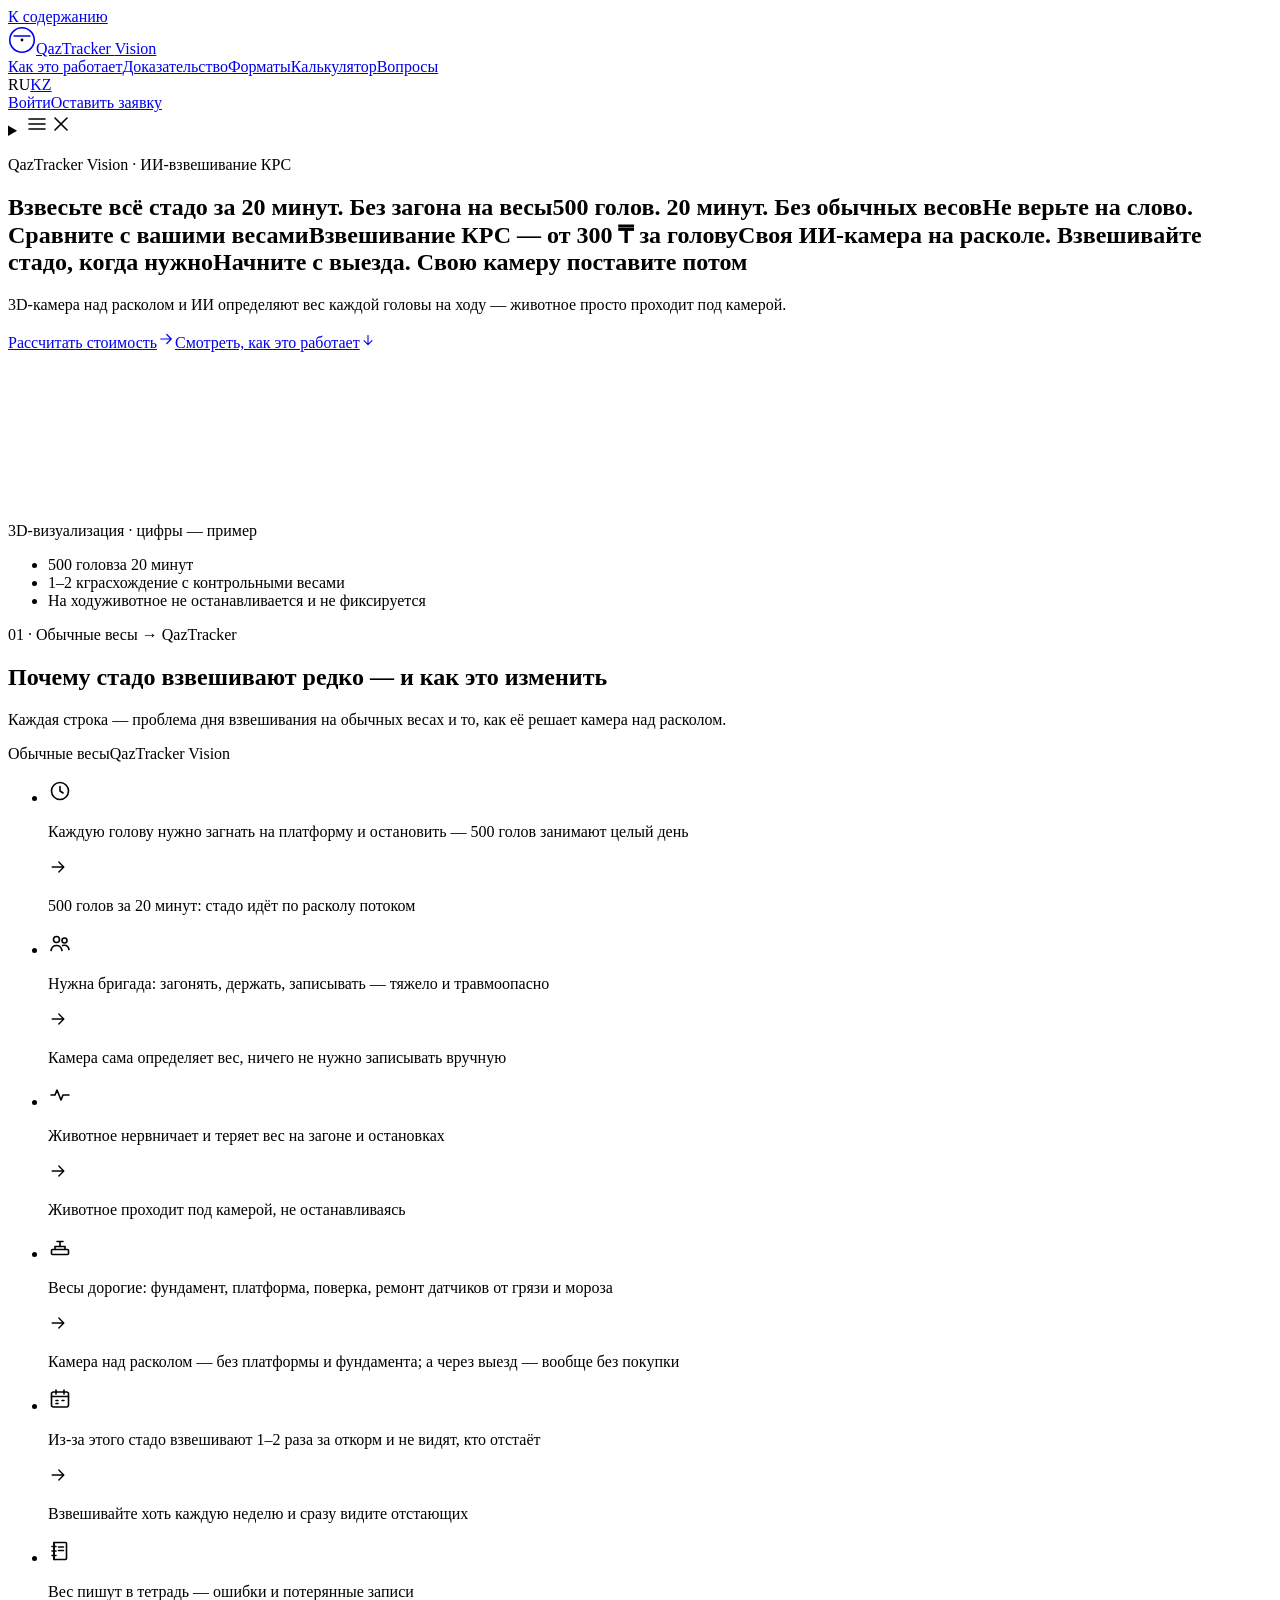
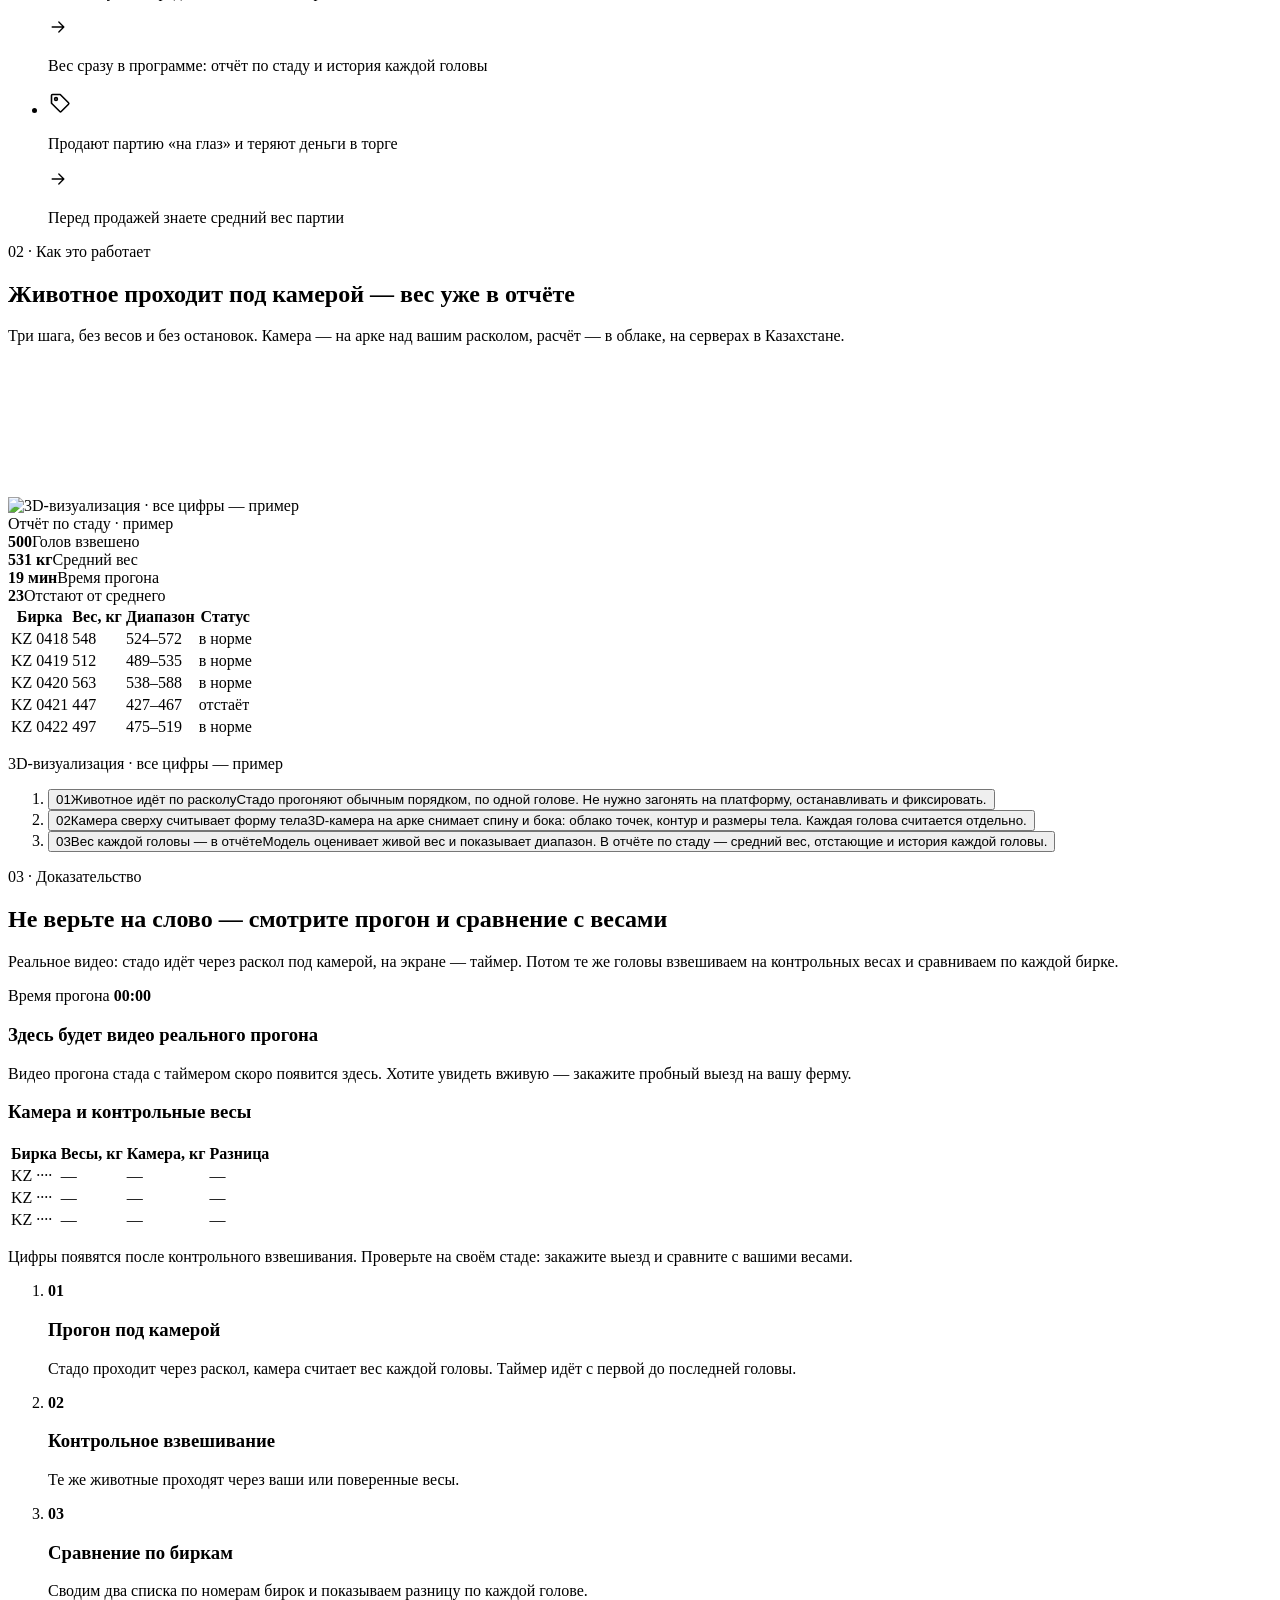
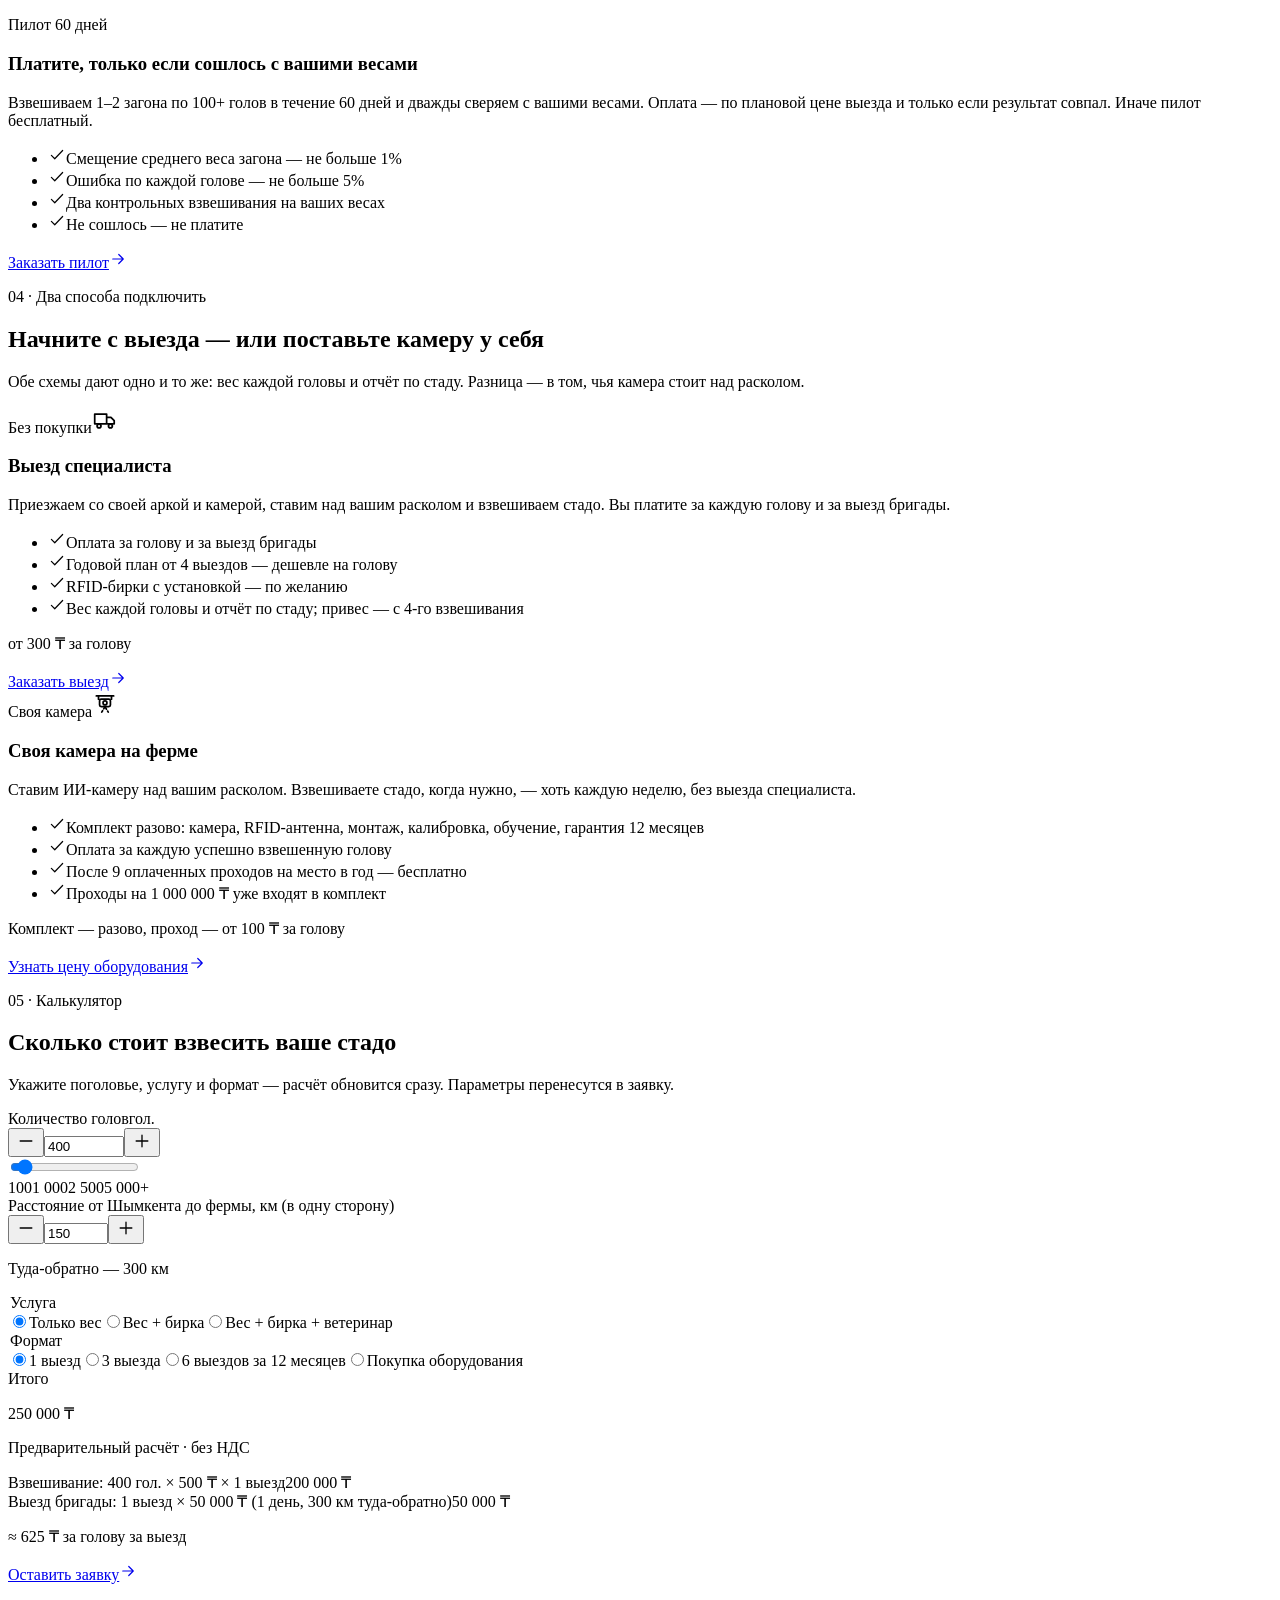
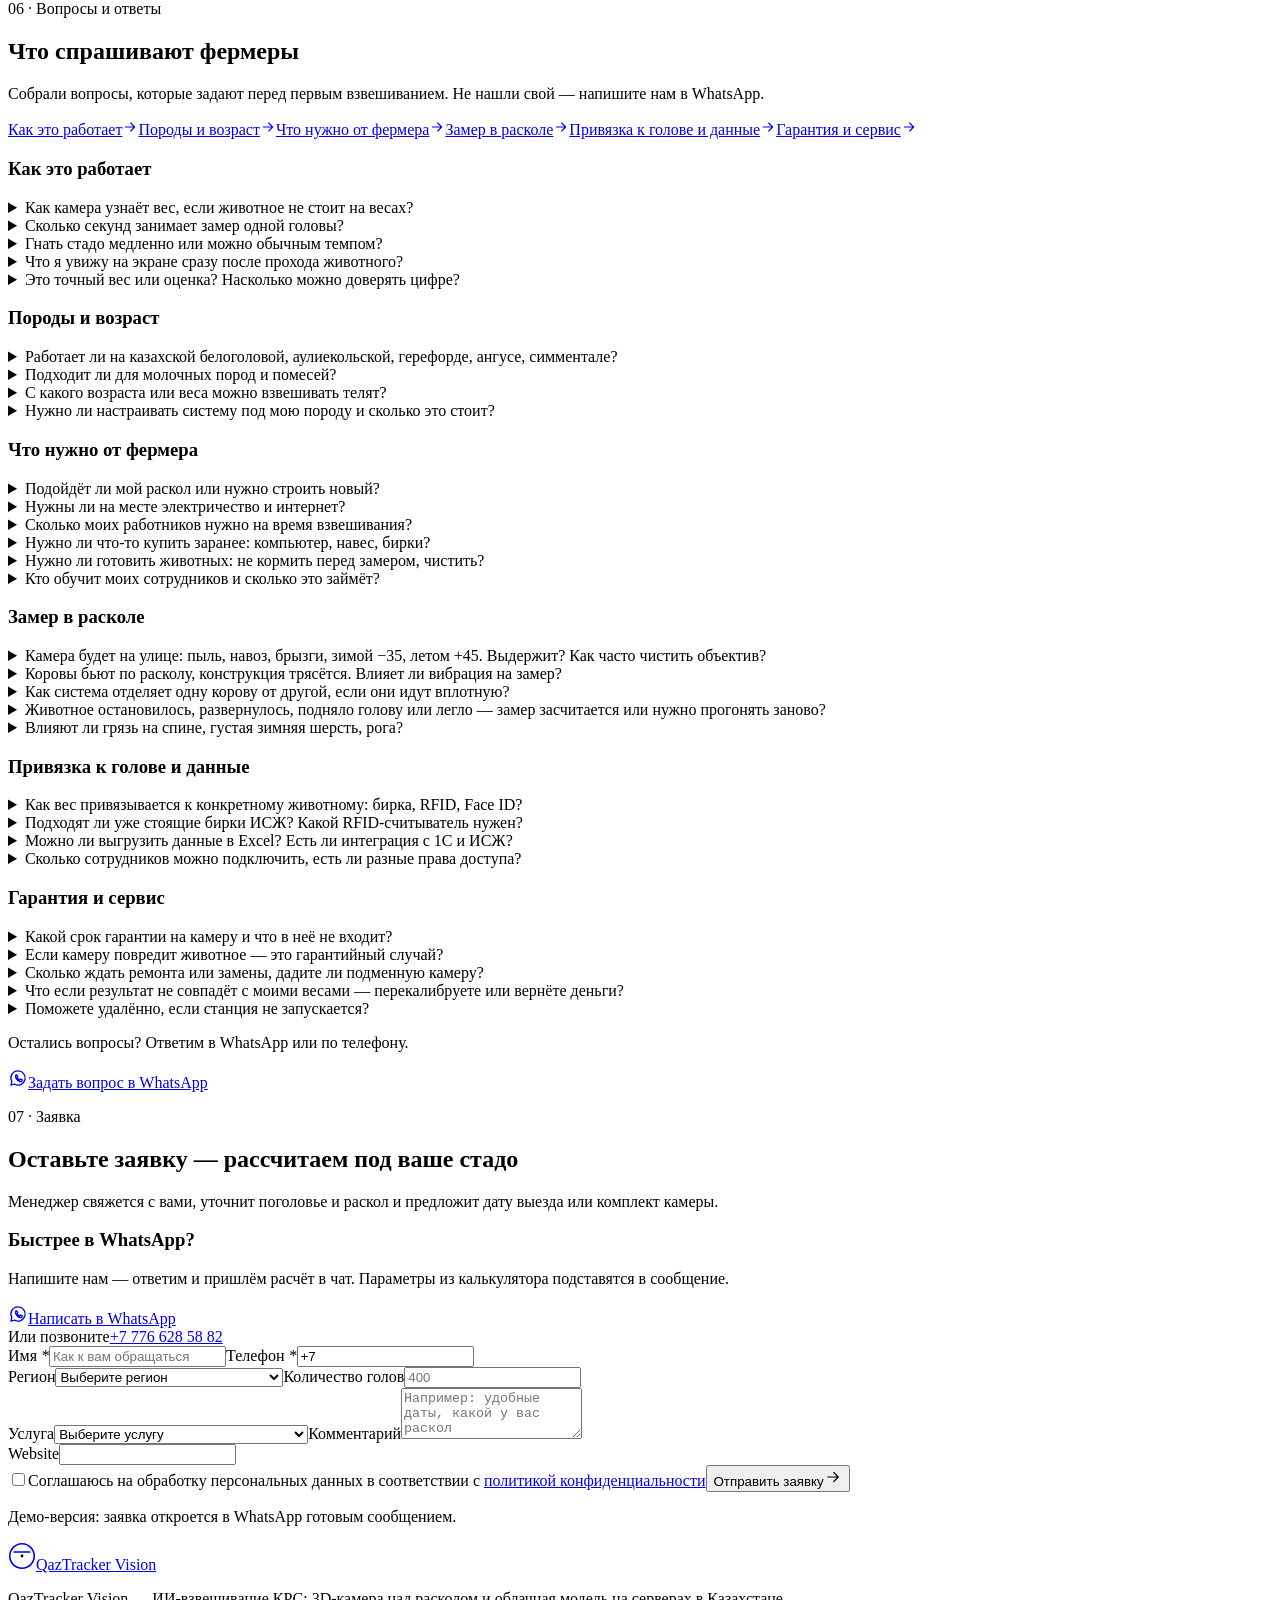
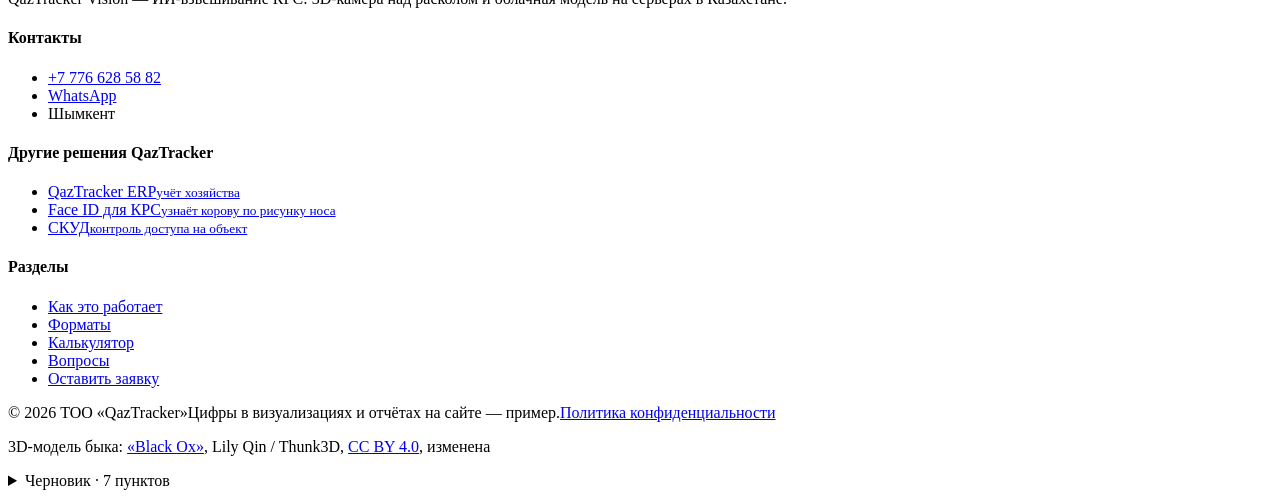
==== index.html @ 220aa48a "Демо v2: цены по сетке 30.10.2026 (предварительно, без НДС), пилот 60 дней Co-Authored-By: Claude Op" ====
<!DOCTYPE html><html lang="ru" class="b31vhq_variable jDEytq_variable"><head><meta charSet="utf-8"/><meta name="viewport" content="width=device-width, initial-scale=1"/><link rel="preload" href="/qaztracker-vision-landing-v2/_next/static/media/07935285219a259d-s.p.1qq4vpdcun5oj.woff2" as="font" crossorigin="" type="font/woff2"/><link rel="preload" href="/qaztracker-vision-landing-v2/_next/static/media/605ce01b664af129-s.p.0wgildi0cnwt9.woff2" as="font" crossorigin="" type="font/woff2"/><link rel="stylesheet" href="/qaztracker-vision-landing-v2/_next/static/chunks/151kn-y21fkhi.css" data-precedence="next"/><link rel="stylesheet" href="/qaztracker-vision-landing-v2/_next/static/chunks/07tnbfkoouzlc.css" data-precedence="next"/><link rel="preload" as="script" fetchPriority="low" href="/qaztracker-vision-landing-v2/_next/static/chunks/1yg4x5e3obwvr.js"/><script src="/qaztracker-vision-landing-v2/_next/static/chunks/242x7dx0zu3hf.js" async=""></script><script src="/qaztracker-vision-landing-v2/_next/static/chunks/0f8uddcniwing.js" async=""></script><script src="/qaztracker-vision-landing-v2/_next/static/chunks/3y2aqkhbivh22.js" async=""></script><script src="/qaztracker-vision-landing-v2/_next/static/chunks/turbopack-2w-dzhgaosq-o.js" async=""></script><script src="/qaztracker-vision-landing-v2/_next/static/chunks/0a-rekt06v0sv.js" async=""></script><script src="/qaztracker-vision-landing-v2/_next/static/chunks/1pa0lofi0-65h.js" async=""></script><script src="/qaztracker-vision-landing-v2/_next/static/chunks/1eyyj5zwg08iq.js" async=""></script><script src="/qaztracker-vision-landing-v2/_next/static/chunks/3i32so87b2csn.js" async=""></script><meta name="theme-color" content="#1a1713"/><meta name="next-size-adjust" content=""/><title>QazTracker Vision — взвешивание КРС без весов: 3D-камера и ИИ</title><meta name="description" content="Взвесьте всё стадо за 20 минут без загона на весы: 3D-камера над расколом и ИИ определяют вес каждой головы на ходу. Выезд специалиста или своя камера на ферме. Калькулятор стоимости."/><meta name="robots" content="noindex, nofollow"/><link rel="canonical" href="https://daulet-rama.github.io/qaztracker-vision-landing-v2/"/><link rel="alternate" hrefLang="ru" href="https://daulet-rama.github.io/qaztracker-vision-landing-v2/"/><link rel="alternate" hrefLang="kk" href="https://daulet-rama.github.io/qaztracker-vision-landing-v2/kz"/><link rel="alternate" hrefLang="x-default" href="https://daulet-rama.github.io/qaztracker-vision-landing-v2/"/><meta name="format-detection" content="telephone=no"/><meta property="og:title" content="QazTracker Vision — взвешивание КРС без весов: 3D-камера и ИИ"/><meta property="og:description" content="Взвесьте всё стадо за 20 минут без загона на весы: 3D-камера над расколом и ИИ определяют вес каждой головы на ходу. Выезд специалиста или своя камера на ферме. Калькулятор стоимости."/><meta property="og:url" content="https://daulet-rama.github.io/qaztracker-vision-landing-v2/"/><meta property="og:site_name" content="QazTracker Vision"/><meta property="og:locale" content="ru_KZ"/><meta property="og:image" content="https://daulet-rama.github.io/qaztracker-vision-landing-v2/img/og-ru.jpg"/><meta property="og:type" content="website"/><meta name="twitter:card" content="summary_large_image"/><meta name="twitter:title" content="QazTracker Vision — взвешивание КРС без весов: 3D-камера и ИИ"/><meta name="twitter:description" content="Взвесьте всё стадо за 20 минут без загона на весы: 3D-камера над расколом и ИИ определяют вес каждой головы на ходу. Выезд специалиста или своя камера на ферме. Калькулятор стоимости."/><meta name="twitter:image" content="https://daulet-rama.github.io/qaztracker-vision-landing-v2/img/og-ru.jpg"/><link rel="icon" href="/qaztracker-vision-landing-v2/favicon.svg"/><script>(function(){
var d=document.documentElement;d.classList.add('js');
var C={"offers":["speed","accuracy","price","camera","start"],"ab":{"enabled":false,"items":[]},"ga4":"","ym":"","px":""},q=null;try{q=new URLSearchParams(location.search)}catch(e){}
var h='default',o=q&&q.get('offer');
try{
if(o){o=String(o).toLowerCase();if(C.offers.indexOf(o)>-1){h='o-'+o;sessionStorage.setItem('qt_offer',o)}}
else{var so=sessionStorage.getItem('qt_offer');if(so&&C.offers.indexOf(so)>-1)h='o-'+so}
}catch(e){}
if(h==='default'&&C.ab.enabled&&C.ab.items.length>1){
var keys=C.ab.items.map(function(i){return i.k}),v=null;
try{v=localStorage.getItem('qt_hv')}catch(e){}
if(!v||keys.indexOf(v)<0){var t=0;C.ab.items.forEach(function(i){t+=Math.max(0,i.w)});var r=Math.random()*t;v=keys[0];
for(var i=0;i<C.ab.items.length;i++){r-=Math.max(0,C.ab.items[i].w);if(r<0){v=C.ab.items[i].k;break}}
try{localStorage.setItem('qt_hv',v)}catch(e){}}
if(v!=='default')h='v-'+v}
d.setAttribute('data-h',h);window.__qtHero=h;
try{var K=['utm_source','utm_medium','utm_campaign','utm_content','utm_term','gclid','yclid','fbclid','offer'],a={},has=false;
K.forEach(function(k){var x=q&&q.get(k);if(x){a[k]=String(x).slice(0,200);has=true}});
a.landing=location.href.slice(0,500);a.referrer=(document.referrer||'').slice(0,500);a.ts=Date.now();
if(!localStorage.getItem('qt_first'))localStorage.setItem('qt_first',JSON.stringify(a));
if(has||!sessionStorage.getItem('qt_last'))sessionStorage.setItem('qt_last',JSON.stringify(a))}catch(e){}
window.dataLayer=window.dataLayer||[];window.gtag=window.gtag||function(){dataLayer.push(arguments)};
if(C.ga4){gtag('js',new Date());gtag('config',C.ga4,{hero_variant:h})}
if(C.ym){window.__qtYm=C.ym;window.ym=window.ym||function(){(ym.a=ym.a||[]).push(arguments)};ym.l=1*new Date();
ym(Number(C.ym),'init',{clickmap:true,trackLinks:true,accurateTrackBounce:true,params:{hero_variant:h}})}
if(C.px){!function(f){if(f.fbq)return;var n=f.fbq=function(){n.callMethod?n.callMethod.apply(n,arguments):n.queue.push(arguments)};
if(!f._fbq)f._fbq=n;n.push=n;n.loaded=!0;n.version='2.0';n.queue=[]}(window);fbq('init',C.px);fbq('track','PageView')}
})();</script><style>html[data-h]:not([data-h="default"]) .hv[data-hv="default"]{display:none}html[data-h="o-speed"] .hv[data-hv="o-speed"]{display:inline}html[data-h="o-accuracy"] .hv[data-hv="o-accuracy"]{display:inline}html[data-h="o-price"] .hv[data-hv="o-price"]{display:inline}html[data-h="o-camera"] .hv[data-hv="o-camera"]{display:inline}html[data-h="o-start"] .hv[data-hv="o-start"]{display:inline}</style><script src="/qaztracker-vision-landing-v2/_next/static/chunks/0cz1d0mv5g_q7.js" noModule=""></script></head><body><div hidden=""><!--$--><!--/$--></div><script type="application/ld+json">{"@context":"https://schema.org","@type":"Organization","name":"ТОО «QazTracker»","brand":"QazTracker Vision","url":"https://daulet-rama.github.io/qaztracker-vision-landing-v2/","telephone":"+77766285882","address":{"@type":"PostalAddress","addressLocality":"Шымкент","addressCountry":"KZ"}}</script><a class="skip-link" href="#main">К содержанию</a><header class="header"><div class="wrap header__bar"><a class="brand" href="/qaztracker-vision-landing-v2/" aria-label="QazTracker Vision"><svg width="28" height="28" viewBox="0 0 32 32" aria-hidden="true" focusable="false"><circle cx="16" cy="16" r="14" fill="none" stroke="currentColor" stroke-width="1.8"></circle><path d="M7 11.5h18" stroke="currentColor" stroke-width="1.8" stroke-linecap="round"></path><path d="M16 11.5v4" stroke="var(--gold)" stroke-width="1.8" stroke-linecap="round"></path><path d="M11 24.5l5-8 5 8" fill="none" stroke="var(--gold)" stroke-width="1.4" stroke-dasharray="1.6 2.2" stroke-linecap="round"></path><circle cx="16" cy="16" r="1.6" fill="var(--gold)"></circle></svg><span class="brand__name">QazTracker <span class="brand__sub">Vision</span></span></a><nav class="nav" aria-label="Разделы"><a href="#how">Как это работает</a><a href="#proof">Доказательство</a><a href="#formats">Форматы</a><a href="#calc">Калькулятор</a><a href="#faq">Вопросы</a></nav><div class="header__actions"><div class="lang" role="group" aria-label="Язык / Тіл"><span aria-current="true">RU</span><a href="/qaztracker-vision-landing-v2/kz" hrefLang="kk" lang="kk" data-lang="kz" data-track="lang_switch" data-to="kz">KZ</a></div><a class="header__login" href="#" data-track="cta_click" data-cta="header_login">Войти</a><a class="btn btn--sm header__cta" href="#lead" data-track="cta_click" data-cta="header_lead">Оставить заявку</a><details class="mnav"><summary aria-label="Меню"><svg width="24" height="24" viewBox="0 0 24 24" fill="none" stroke="currentColor" stroke-width="1.6" stroke-linecap="round" stroke-linejoin="round" aria-hidden="true" focusable="false" class="i-menu"><path d="M4 7h16M4 12h16M4 17h16"></path></svg><svg width="24" height="24" viewBox="0 0 24 24" fill="none" stroke="currentColor" stroke-width="1.6" stroke-linecap="round" stroke-linejoin="round" aria-hidden="true" focusable="false" class="i-close"><path d="M6 6l12 12M18 6L6 18"></path></svg></summary><div class="mnav__panel"><nav aria-label="Разделы"><a href="#how">Как это работает<svg width="18" height="18" viewBox="0 0 24 24" fill="none" stroke="currentColor" stroke-width="1.6" stroke-linecap="round" stroke-linejoin="round" aria-hidden="true" focusable="false"><path d="M5 12h14M13 6l6 6-6 6"></path></svg></a><a href="#proof">Доказательство<svg width="18" height="18" viewBox="0 0 24 24" fill="none" stroke="currentColor" stroke-width="1.6" stroke-linecap="round" stroke-linejoin="round" aria-hidden="true" focusable="false"><path d="M5 12h14M13 6l6 6-6 6"></path></svg></a><a href="#formats">Форматы<svg width="18" height="18" viewBox="0 0 24 24" fill="none" stroke="currentColor" stroke-width="1.6" stroke-linecap="round" stroke-linejoin="round" aria-hidden="true" focusable="false"><path d="M5 12h14M13 6l6 6-6 6"></path></svg></a><a href="#calc">Калькулятор<svg width="18" height="18" viewBox="0 0 24 24" fill="none" stroke="currentColor" stroke-width="1.6" stroke-linecap="round" stroke-linejoin="round" aria-hidden="true" focusable="false"><path d="M5 12h14M13 6l6 6-6 6"></path></svg></a><a href="#faq">Вопросы<svg width="18" height="18" viewBox="0 0 24 24" fill="none" stroke="currentColor" stroke-width="1.6" stroke-linecap="round" stroke-linejoin="round" aria-hidden="true" focusable="false"><path d="M5 12h14M13 6l6 6-6 6"></path></svg></a></nav><a class="btn btn--block" href="#lead" data-track="cta_click" data-cta="menu_lead">Оставить заявку<svg width="18" height="18" viewBox="0 0 24 24" fill="none" stroke="currentColor" stroke-width="1.6" stroke-linecap="round" stroke-linejoin="round" aria-hidden="true" focusable="false" class="arrow"><path d="M5 12h14M13 6l6 6-6 6"></path></svg></a><div class="mnav__meta"><a href="tel:+77766285882" data-track="phone_click" data-placement="menu">+7 776 628 58 82</a><a href="#" data-track="cta_click" data-cta="menu_login">Войти</a></div></div></details></div></div></header><main id="main"><section class="hero" id="top" aria-labelledby="hero-title"><div class="wrap"><div class="hero__grid"><p class="kicker">QazTracker Vision · ИИ-взвешивание КРС</p><h1 class="hero__title" id="hero-title"><span class="hv" data-hv="default">Взвесьте всё стадо за 20 минут. Без загона на весы</span><span class="hv" data-hv="o-speed">500 голов. 20 минут. Без обычных весов</span><span class="hv" data-hv="o-accuracy">Не верьте на слово. Сравните с вашими весами</span><span class="hv" data-hv="o-price">Взвешивание КРС — от 300 ₸ за голову</span><span class="hv" data-hv="o-camera">Своя ИИ-камера на расколе. Взвешивайте стадо, когда нужно</span><span class="hv" data-hv="o-start">Начните с выезда. Свою камеру поставите потом</span></h1><p class="hero__sub">3D-камера над расколом и ИИ определяют вес каждой головы на ходу — животное просто проходит под камерой.</p><div class="hero__ctas"><a class="btn" href="#calc" data-track="cta_click" data-cta="hero_calc">Рассчитать стоимость<svg width="18" height="18" viewBox="0 0 24 24" fill="none" stroke="currentColor" stroke-width="1.6" stroke-linecap="round" stroke-linejoin="round" aria-hidden="true" focusable="false" class="arrow"><path d="M5 12h14M13 6l6 6-6 6"></path></svg></a><a class="link-arrow" href="#how" data-track="cta_click" data-cta="hero_how">Смотреть, как это работает<svg width="16" height="16" viewBox="0 0 24 24" fill="none" stroke="currentColor" stroke-width="1.6" stroke-linecap="round" stroke-linejoin="round" aria-hidden="true" focusable="false"><path d="M12 5v14M6 13l6 6 6-6"></path></svg></a></div></div><div class="hero__visual"><div class="visual"><picture><source media="(min-width: 1024px)" srcSet="/qaztracker-vision-landing-v2/img/scene/hero-poster-wide.avif" type="image/avif"/><source media="(min-width: 1024px)" srcSet="/qaztracker-vision-landing-v2/img/scene/hero-poster-wide.webp" type="image/webp"/><source srcSet="/qaztracker-vision-landing-v2/img/scene/hero-poster-portrait.avif" type="image/avif"/><img class="visual__poster" src="/qaztracker-vision-landing-v2/img/scene/hero-poster-portrait.webp" alt="3D-визуализация · цифры — пример" decoding="async" loading="eager" fetchPriority="high"/></picture><video class="visual__video" muted="" loop="" playsInline="" preload="none" aria-hidden="true" style="opacity:0"></video><div class="visual__stage"></div></div><p class="hero__caption">3D-визуализация · цифры — пример</p></div></div><div class="wrap hero__stats"><ul class="stats"><li class="stat"><span class="stat__value">500 голов</span><span class="stat__caption">за 20 минут</span></li><li class="stat" data-review=""><span class="stat__value">1–2 кг</span><span class="stat__caption">расхождение с контрольными весами</span></li><li class="stat"><span class="stat__value">На ходу</span><span class="stat__caption">животное не останавливается и не фиксируется</span></li></ul></div></section><section class="section section--paper" id="pains" aria-labelledby="pains-title"><div class="wrap"><div class="section-head" data-reveal="true"><p class="kicker">01 · Обычные весы → QazTracker</p><h2 class="h2" id="pains-title">Почему стадо взвешивают редко — и как это изменить<!-- --> </h2><p class="lead">Каждая строка — проблема дня взвешивания на обычных весах и то, как её решает камера над расколом.</p></div><div class="pains__labels" aria-hidden="true"><span></span><span>Обычные весы</span><span></span><span>QazTracker Vision</span></div><ul class="pains__list"><li class="pain" data-reveal="true" style="--d:0ms"><span class="pain__icon"><svg width="24" height="24" viewBox="0 0 24 24" fill="none" stroke="currentColor" stroke-width="1.6" stroke-linecap="round" stroke-linejoin="round" aria-hidden="true" focusable="false"><circle cx="12" cy="12" r="8.5"></circle><path d="M12 7.5V12l3 2"></path></svg></span><p class="pain__before" data-label="Обычные весы">Каждую голову нужно загнать на платформу и остановить — 500 голов занимают целый день</p><span class="pain__arrow" aria-hidden="true"><svg width="20" height="20" viewBox="0 0 24 24" fill="none" stroke="currentColor" stroke-width="1.6" stroke-linecap="round" stroke-linejoin="round" aria-hidden="true" focusable="false"><path d="M5 12h14M13 6l6 6-6 6"></path></svg></span><p class="pain__after" data-label="QazTracker Vision">500 голов за 20 минут: стадо идёт по расколу потоком</p></li><li class="pain" data-reveal="true" style="--d:40ms"><span class="pain__icon"><svg width="24" height="24" viewBox="0 0 24 24" fill="none" stroke="currentColor" stroke-width="1.6" stroke-linecap="round" stroke-linejoin="round" aria-hidden="true" focusable="false"><circle cx="8.5" cy="8.5" r="3"></circle><circle cx="16.5" cy="9.5" r="2.5"></circle><path d="M3 19.5c.6-3.2 2.8-5 5.5-5s4.9 1.8 5.5 5M14.5 14.6c.6-.2 1.3-.3 2-.3 2.3 0 4 1.5 4.5 4.2"></path></svg></span><p class="pain__before" data-label="Обычные весы">Нужна бригада: загонять, держать, записывать — тяжело и травмоопасно</p><span class="pain__arrow" aria-hidden="true"><svg width="20" height="20" viewBox="0 0 24 24" fill="none" stroke="currentColor" stroke-width="1.6" stroke-linecap="round" stroke-linejoin="round" aria-hidden="true" focusable="false"><path d="M5 12h14M13 6l6 6-6 6"></path></svg></span><p class="pain__after" data-label="QazTracker Vision">Камера сама определяет вес, ничего не нужно записывать вручную</p></li><li class="pain" data-reveal="true" style="--d:80ms"><span class="pain__icon"><svg width="24" height="24" viewBox="0 0 24 24" fill="none" stroke="currentColor" stroke-width="1.6" stroke-linecap="round" stroke-linejoin="round" aria-hidden="true" focusable="false"><path d="M3 12h4l2-5 4 10 2-5h6"></path></svg></span><p class="pain__before" data-label="Обычные весы">Животное нервничает и теряет вес на загоне и остановках</p><span class="pain__arrow" aria-hidden="true"><svg width="20" height="20" viewBox="0 0 24 24" fill="none" stroke="currentColor" stroke-width="1.6" stroke-linecap="round" stroke-linejoin="round" aria-hidden="true" focusable="false"><path d="M5 12h14M13 6l6 6-6 6"></path></svg></span><p class="pain__after" data-label="QazTracker Vision">Животное проходит под камерой, не останавливаясь</p></li><li class="pain" data-reveal="true" style="--d:120ms"><span class="pain__icon"><svg width="24" height="24" viewBox="0 0 24 24" fill="none" stroke="currentColor" stroke-width="1.6" stroke-linecap="round" stroke-linejoin="round" aria-hidden="true" focusable="false"><rect x="3.5" y="14.5" width="17" height="5" rx="1"></rect><path d="M7 14.5v-3h10v3M12 11.5V6.5M9 6.5h6"></path></svg></span><p class="pain__before" data-label="Обычные весы">Весы дорогие: фундамент, платформа, поверка, ремонт датчиков от грязи и мороза</p><span class="pain__arrow" aria-hidden="true"><svg width="20" height="20" viewBox="0 0 24 24" fill="none" stroke="currentColor" stroke-width="1.6" stroke-linecap="round" stroke-linejoin="round" aria-hidden="true" focusable="false"><path d="M5 12h14M13 6l6 6-6 6"></path></svg></span><p class="pain__after" data-label="QazTracker Vision">Камера над расколом — без платформы и фундамента; а через выезд — вообще без покупки</p></li><li class="pain" data-reveal="true" style="--d:160ms"><span class="pain__icon"><svg width="24" height="24" viewBox="0 0 24 24" fill="none" stroke="currentColor" stroke-width="1.6" stroke-linecap="round" stroke-linejoin="round" aria-hidden="true" focusable="false"><rect x="3.5" y="5" width="17" height="15" rx="2"></rect><path d="M3.5 9.5h17M8 3v4M16 3v4M8 13.5h2M14 13.5h2M8 16.5h2"></path></svg></span><p class="pain__before" data-label="Обычные весы">Из-за этого стадо взвешивают 1–2 раза за откорм и не видят, кто отстаёт</p><span class="pain__arrow" aria-hidden="true"><svg width="20" height="20" viewBox="0 0 24 24" fill="none" stroke="currentColor" stroke-width="1.6" stroke-linecap="round" stroke-linejoin="round" aria-hidden="true" focusable="false"><path d="M5 12h14M13 6l6 6-6 6"></path></svg></span><p class="pain__after" data-label="QazTracker Vision">Взвешивайте хоть каждую неделю и сразу видите отстающих</p></li><li class="pain" data-reveal="true" style="--d:200ms"><span class="pain__icon"><svg width="24" height="24" viewBox="0 0 24 24" fill="none" stroke="currentColor" stroke-width="1.6" stroke-linecap="round" stroke-linejoin="round" aria-hidden="true" focusable="false"><path d="M6 3.5h11.5a1 1 0 011 1v15a1 1 0 01-1 1H6z"></path><path d="M6 3.5v17M4 7.5h4M4 12h4M4 16.5h4M10.5 8h5M10.5 11.5h5"></path></svg></span><p class="pain__before" data-label="Обычные весы">Вес пишут в тетрадь — ошибки и потерянные записи</p><span class="pain__arrow" aria-hidden="true"><svg width="20" height="20" viewBox="0 0 24 24" fill="none" stroke="currentColor" stroke-width="1.6" stroke-linecap="round" stroke-linejoin="round" aria-hidden="true" focusable="false"><path d="M5 12h14M13 6l6 6-6 6"></path></svg></span><p class="pain__after" data-label="QazTracker Vision">Вес сразу в программе: отчёт по стаду и история каждой головы</p></li><li class="pain" data-reveal="true" style="--d:240ms"><span class="pain__icon"><svg width="24" height="24" viewBox="0 0 24 24" fill="none" stroke="currentColor" stroke-width="1.6" stroke-linecap="round" stroke-linejoin="round" aria-hidden="true" focusable="false"><path d="M3.5 12.2V4.5a1 1 0 011-1h7.7l8.3 8.3a1 1 0 010 1.4l-7.3 7.3a1 1 0 01-1.4 0z"></path><circle cx="8" cy="8" r="1.4"></circle></svg></span><p class="pain__before" data-label="Обычные весы">Продают партию «на глаз» и теряют деньги в торге</p><span class="pain__arrow" aria-hidden="true"><svg width="20" height="20" viewBox="0 0 24 24" fill="none" stroke="currentColor" stroke-width="1.6" stroke-linecap="round" stroke-linejoin="round" aria-hidden="true" focusable="false"><path d="M5 12h14M13 6l6 6-6 6"></path></svg></span><p class="pain__after" data-label="QazTracker Vision">Перед продажей знаете средний вес партии</p></li></ul></div></section><section class="section section--stage how" id="how" aria-labelledby="how-title"><div class="wrap"><div class="section-head" data-reveal="true"><p class="kicker">02 · Как это работает</p><h2 class="h2" id="how-title">Животное проходит под камерой — вес уже в отчёте<!-- --> </h2><p class="lead">Три шага, без весов и без остановок. Камера — на арке над вашим расколом, расчёт — в облаке, на серверах в Казахстане.</p></div><div class="how__layout"><div class="how__stage" data-reveal="true"><div class="visual"><picture><source media="(min-width: 1024px)" srcSet="/qaztracker-vision-landing-v2/img/scene/full-poster.avif" type="image/avif"/><source media="(min-width: 1024px)" srcSet="/qaztracker-vision-landing-v2/img/scene/full-poster.webp" type="image/webp"/><source srcSet="/qaztracker-vision-landing-v2/img/scene/full-poster.avif" type="image/avif"/><img class="visual__poster" src="/qaztracker-vision-landing-v2/img/scene/full-poster.webp" alt="3D-визуализация · все цифры — пример" decoding="async" loading="lazy" fetchPriority="auto"/></picture><video class="visual__video" muted="" loop="" playsInline="" preload="none" aria-hidden="true" style="opacity:0"></video><div class="visual__stage"></div></div><div class="report" aria-hidden="true"><div class="report__title"><span>Отчёт по стаду · пример</span></div><div class="report__stats"><div class="report__stat"><b>500</b><span>Голов взвешено</span></div><div class="report__stat"><b>531 кг</b><span>Средний вес</span></div><div class="report__stat"><b>19 мин</b><span>Время прогона</span></div><div class="report__stat"><b>23</b><span>Отстают от среднего</span></div></div><table><thead><tr><th>Бирка</th><th>Вес, кг</th><th>Диапазон</th><th>Статус</th></tr></thead><tbody><tr><td>KZ 0418</td><td>548</td><td>524–572</td><td>в норме</td></tr><tr><td>KZ 0419</td><td>512</td><td>489–535</td><td>в норме</td></tr><tr><td>KZ 0420</td><td>563</td><td>538–588</td><td>в норме</td></tr><tr><td>KZ 0421</td><td>447</td><td>427–467</td><td class="lag">отстаёт</td></tr><tr><td>KZ 0422</td><td>497</td><td>475–519</td><td>в норме</td></tr></tbody></table></div><p class="how__caption">3D-визуализация · все цифры — пример</p></div><ol class="steps"><li data-reveal="true" style="--d:0ms"><button type="button" class="step is-active" aria-pressed="true"><span class="step__bar"></span><span class="step__num">0<!-- -->1</span><span class="step__title">Животное идёт по расколу</span><span class="step__text">Стадо прогоняют обычным порядком, по одной голове. Не нужно загонять на платформу, останавливать и фиксировать.</span></button></li><li data-reveal="true" style="--d:80ms"><button type="button" class="step" aria-pressed="false"><span class="step__bar"></span><span class="step__num">0<!-- -->2</span><span class="step__title">Камера сверху считывает форму тела</span><span class="step__text">3D-камера на арке снимает спину и бока: облако точек, контур и размеры тела. Каждая голова считается отдельно.</span></button></li><li data-reveal="true" style="--d:160ms"><button type="button" class="step" aria-pressed="false"><span class="step__bar"></span><span class="step__num">0<!-- -->3</span><span class="step__title">Вес каждой головы — в отчёте</span><span class="step__text">Модель оценивает живой вес и показывает диапазон. В отчёте по стаду — средний вес, отстающие и история каждой головы.</span></button></li></ol></div></div></section><section class="section section--sunk" id="proof" aria-labelledby="proof-title"><div class="wrap"><div class="section-head" data-reveal="true"><p class="kicker">03 · Доказательство</p><h2 class="h2" id="proof-title">Не верьте на слово — смотрите прогон и сравнение с весами<!-- --> </h2><p class="lead">Реальное видео: стадо идёт через раскол под камерой, на экране — таймер. Потом те же головы взвешиваем на контрольных весах и сравниваем по каждой бирке.</p></div><div class="proof__layout"><div class="proof__video" data-reveal="true"><div class="proof__placeholder"><span class="proof__timer"><span class="rec" aria-hidden="true"></span>Время прогона<!-- --> <b>00:00</b></span><div class="proof__ph-text"><h3>Здесь будет видео реального прогона</h3><p>Видео прогона стада с таймером скоро появится здесь. Хотите увидеть вживую — закажите пробный выезд на вашу ферму.</p></div></div></div><div class="proof__table" data-reveal="true" style="--d:80ms"><h3>Камера и контрольные весы</h3><table class="cmp"><thead><tr><th>Бирка</th><th>Весы, кг</th><th>Камера, кг</th><th>Разница</th></tr></thead><tbody><tr aria-hidden="true"><td class="muted">KZ ····</td><td class="muted">—</td><td class="muted">—</td><td class="muted">—</td></tr><tr aria-hidden="true"><td class="muted">KZ ····</td><td class="muted">—</td><td class="muted">—</td><td class="muted">—</td></tr><tr aria-hidden="true"><td class="muted">KZ ····</td><td class="muted">—</td><td class="muted">—</td><td class="muted">—</td></tr></tbody></table><p class="proof__note">Цифры появятся после контрольного взвешивания. Проверьте на своём стаде: закажите выезд и сравните с вашими весами.</p></div></div><ol class="proof__steps"><li class="proof__step" data-reveal="true" style="--d:0ms"><b>0<!-- -->1</b><h3>Прогон под камерой</h3><p>Стадо проходит через раскол, камера считает вес каждой головы. Таймер идёт с первой до последней головы.</p></li><li class="proof__step" data-reveal="true" style="--d:60ms"><b>0<!-- -->2</b><h3>Контрольное взвешивание</h3><p>Те же животные проходят через ваши или поверенные весы.</p></li><li class="proof__step" data-reveal="true" style="--d:120ms"><b>0<!-- -->3</b><h3>Сравнение по биркам</h3><p>Сводим два списка по номерам бирок и показываем разницу по каждой голове.</p></li></ol><div class="pilot" data-reveal="true"><div class="pilot__text"><p class="kicker">Пилот 60 дней</p><h3>Платите, только если сошлось с вашими весами</h3><p>Взвешиваем 1–2 загона по 100+ голов в течение 60 дней и дважды сверяем с вашими весами. Оплата — по плановой цене выезда и только если результат совпал. Иначе пилот бесплатный.</p></div><ul class="pilot__list"><li><svg width="18" height="18" viewBox="0 0 24 24" fill="none" stroke="currentColor" stroke-width="1.6" stroke-linecap="round" stroke-linejoin="round" aria-hidden="true" focusable="false"><path d="M4.5 12.5l4.5 4.5 10.5-11"></path></svg><span>Смещение среднего веса загона — не больше 1%</span></li><li><svg width="18" height="18" viewBox="0 0 24 24" fill="none" stroke="currentColor" stroke-width="1.6" stroke-linecap="round" stroke-linejoin="round" aria-hidden="true" focusable="false"><path d="M4.5 12.5l4.5 4.5 10.5-11"></path></svg><span>Ошибка по каждой голове — не больше 5%</span></li><li><svg width="18" height="18" viewBox="0 0 24 24" fill="none" stroke="currentColor" stroke-width="1.6" stroke-linecap="round" stroke-linejoin="round" aria-hidden="true" focusable="false"><path d="M4.5 12.5l4.5 4.5 10.5-11"></path></svg><span>Два контрольных взвешивания на ваших весах</span></li><li><svg width="18" height="18" viewBox="0 0 24 24" fill="none" stroke="currentColor" stroke-width="1.6" stroke-linecap="round" stroke-linejoin="round" aria-hidden="true" focusable="false"><path d="M4.5 12.5l4.5 4.5 10.5-11"></path></svg><span>Не сошлось — не платите</span></li></ul><a class="btn" href="#lead" data-track="cta_click" data-cta="proof_pilot" data-intent="weight">Заказать пилот<svg width="18" height="18" viewBox="0 0 24 24" fill="none" stroke="currentColor" stroke-width="1.6" stroke-linecap="round" stroke-linejoin="round" aria-hidden="true" focusable="false" class="arrow"><path d="M5 12h14M13 6l6 6-6 6"></path></svg></a></div></div></section><section class="section section--paper" id="formats" aria-labelledby="formats-title"><div class="wrap"><div class="section-head" data-reveal="true"><p class="kicker">04 · Два способа подключить</p><h2 class="h2" id="formats-title">Начните с выезда — или поставьте камеру у себя<!-- --> </h2><p class="lead">Обе схемы дают одно и то же: вес каждой головы и отчёт по стаду. Разница — в том, чья камера стоит над расколом.</p></div><div class="formats__grid"><article class="format format--dark" data-reveal="true" style="--d:0ms"><div class="format__top"><span class="format__badge">Без покупки</span><span class="format__icon"><svg width="26" height="26" viewBox="0 0 24 24" fill="none" stroke="currentColor" stroke-width="1.6" stroke-linecap="round" stroke-linejoin="round" aria-hidden="true" focusable="false"><path d="M2.5 6.5h11v9h-11zM13.5 9.5h4l3 3v3h-7"></path><circle cx="6.5" cy="17.5" r="1.8"></circle><circle cx="17" cy="17.5" r="1.8"></circle></svg></span></div><h3>Выезд специалиста</h3><p class="format__text">Приезжаем со своей аркой и камерой, ставим над вашим расколом и взвешиваем стадо. Вы платите за каждую голову и за выезд бригады.</p><ul class="format__bullets"><li><svg width="18" height="18" viewBox="0 0 24 24" fill="none" stroke="currentColor" stroke-width="1.6" stroke-linecap="round" stroke-linejoin="round" aria-hidden="true" focusable="false"><path d="M4.5 12.5l4.5 4.5 10.5-11"></path></svg><span>Оплата за голову и за выезд бригады</span></li><li><svg width="18" height="18" viewBox="0 0 24 24" fill="none" stroke="currentColor" stroke-width="1.6" stroke-linecap="round" stroke-linejoin="round" aria-hidden="true" focusable="false"><path d="M4.5 12.5l4.5 4.5 10.5-11"></path></svg><span>Годовой план от 4 выездов — дешевле на голову</span></li><li><svg width="18" height="18" viewBox="0 0 24 24" fill="none" stroke="currentColor" stroke-width="1.6" stroke-linecap="round" stroke-linejoin="round" aria-hidden="true" focusable="false"><path d="M4.5 12.5l4.5 4.5 10.5-11"></path></svg><span>RFID-бирки с установкой — по желанию</span></li><li><svg width="18" height="18" viewBox="0 0 24 24" fill="none" stroke="currentColor" stroke-width="1.6" stroke-linecap="round" stroke-linejoin="round" aria-hidden="true" focusable="false"><path d="M4.5 12.5l4.5 4.5 10.5-11"></path></svg><span>Вес каждой головы и отчёт по стаду; привес — с 4-го взвешивания</span></li></ul><div class="format__bottom"><p class="format__price">от 300 ₸ за голову</p><a class="btn" href="#lead" data-track="cta_click" data-cta="format_visit" data-intent="weight">Заказать выезд<svg width="18" height="18" viewBox="0 0 24 24" fill="none" stroke="currentColor" stroke-width="1.6" stroke-linecap="round" stroke-linejoin="round" aria-hidden="true" focusable="false" class="arrow"><path d="M5 12h14M13 6l6 6-6 6"></path></svg></a></div></article><article class="format" data-reveal="true" style="--d:80ms"><div class="format__top"><span class="format__badge">Своя камера</span><span class="format__icon"><svg width="26" height="26" viewBox="0 0 24 24" fill="none" stroke="currentColor" stroke-width="1.6" stroke-linecap="round" stroke-linejoin="round" aria-hidden="true" focusable="false"><path d="M4 4.5h16M6 4.5v3M18 4.5v3"></path><rect x="7" y="7.5" width="10" height="7" rx="1.5"></rect><circle cx="12" cy="11" r="1.8"></circle><path d="M9 19.5l3-5 3 5" stroke-dasharray="1.5 2"></path></svg></span></div><h3>Своя камера на ферме</h3><p class="format__text">Ставим ИИ-камеру над вашим расколом. Взвешиваете стадо, когда нужно, — хоть каждую неделю, без выезда специалиста.</p><ul class="format__bullets"><li><svg width="18" height="18" viewBox="0 0 24 24" fill="none" stroke="currentColor" stroke-width="1.6" stroke-linecap="round" stroke-linejoin="round" aria-hidden="true" focusable="false"><path d="M4.5 12.5l4.5 4.5 10.5-11"></path></svg><span>Комплект разово: камера, RFID-антенна, монтаж, калибровка, обучение, гарантия 12 месяцев</span></li><li><svg width="18" height="18" viewBox="0 0 24 24" fill="none" stroke="currentColor" stroke-width="1.6" stroke-linecap="round" stroke-linejoin="round" aria-hidden="true" focusable="false"><path d="M4.5 12.5l4.5 4.5 10.5-11"></path></svg><span>Оплата за каждую успешно взвешенную голову</span></li><li><svg width="18" height="18" viewBox="0 0 24 24" fill="none" stroke="currentColor" stroke-width="1.6" stroke-linecap="round" stroke-linejoin="round" aria-hidden="true" focusable="false"><path d="M4.5 12.5l4.5 4.5 10.5-11"></path></svg><span>После 9 оплаченных проходов на место в год — бесплатно</span></li><li><svg width="18" height="18" viewBox="0 0 24 24" fill="none" stroke="currentColor" stroke-width="1.6" stroke-linecap="round" stroke-linejoin="round" aria-hidden="true" focusable="false"><path d="M4.5 12.5l4.5 4.5 10.5-11"></path></svg><span>Проходы на 1 000 000 ₸ уже входят в комплект</span></li></ul><div class="format__bottom"><p class="format__price">Комплект — разово, проход — от 100 ₸ за голову</p><a class="btn btn--ghost" href="#lead" data-track="cta_click" data-cta="format_equipment" data-intent="equipment">Узнать цену оборудования<svg width="18" height="18" viewBox="0 0 24 24" fill="none" stroke="currentColor" stroke-width="1.6" stroke-linecap="round" stroke-linejoin="round" aria-hidden="true" focusable="false" class="arrow"><path d="M5 12h14M13 6l6 6-6 6"></path></svg></a></div></article></div></div></section><section class="section section--stage" id="calc" aria-labelledby="calc-title"><div class="wrap"><div class="section-head" data-reveal="true"><p class="kicker">05 · Калькулятор</p><h2 class="h2" id="calc-title">Сколько стоит взвесить ваше стадо<!-- --> </h2><p class="lead">Укажите поголовье, услугу и формат — расчёт обновится сразу. Параметры перенесутся в заявку.</p></div><div class="calc"><div class="calc__inputs"><div><label class="field-label" for="calc-heads">Количество голов<span>гол.</span></label><div class="heads"><button type="button" aria-label="−50"><svg width="20" height="20" viewBox="0 0 24 24" fill="none" stroke="currentColor" stroke-width="1.6" stroke-linecap="round" stroke-linejoin="round" aria-hidden="true" focusable="false"><path d="M5 12h14"></path></svg></button><input id="calc-heads" inputMode="numeric" type="number" min="1" max="100000" step="1" value="400"/><button type="button" aria-label="+50"><svg width="20" height="20" viewBox="0 0 24 24" fill="none" stroke="currentColor" stroke-width="1.6" stroke-linecap="round" stroke-linejoin="round" aria-hidden="true" focusable="false"><path d="M12 5v14M5 12h14"></path></svg></button></div><input class="range" type="range" min="100" max="5000" step="50" aria-label="Количество голов" value="400"/><div class="range-scale" aria-hidden="true"><span>100</span><span>1 000</span><span>2 500</span><span>5 000<!-- -->+</span></div></div><div><label class="field-label" for="calc-distance">Расстояние от Шымкента до фермы, км (в одну сторону)</label><div class="heads"><button type="button" aria-label="−10"><svg width="20" height="20" viewBox="0 0 24 24" fill="none" stroke="currentColor" stroke-width="1.6" stroke-linecap="round" stroke-linejoin="round" aria-hidden="true" focusable="false"><path d="M5 12h14"></path></svg></button><input id="calc-distance" inputMode="numeric" type="number" min="0" max="3000" value="150"/><button type="button" aria-label="+10"><svg width="20" height="20" viewBox="0 0 24 24" fill="none" stroke="currentColor" stroke-width="1.6" stroke-linecap="round" stroke-linejoin="round" aria-hidden="true" focusable="false"><path d="M12 5v14M5 12h14"></path></svg></button></div><p class="field-hint">Туда-обратно — 300 км</p></div><fieldset style="border:0;padding:0;margin:0"><legend class="field-label">Услуга</legend><div class="choices"><label class="choice"><input type="radio" name="calc-service" checked="" value="weight"/><span class="choice__dot" aria-hidden="true"></span>Только вес</label><label class="choice"><input type="radio" name="calc-service" value="weight_tag"/><span class="choice__dot" aria-hidden="true"></span>Вес + бирка</label><label class="choice"><input type="radio" name="calc-service" value="weight_tag_vet"/><span class="choice__dot" aria-hidden="true"></span>Вес + бирка + ветеринар</label></div></fieldset><fieldset style="border:0;padding:0;margin:0"><legend class="field-label">Формат</legend><div class="choices choices--2"><label class="choice"><input type="radio" name="calc-format" checked="" value="trip1"/><span class="choice__dot" aria-hidden="true"></span>1 выезд</label><label class="choice"><input type="radio" name="calc-format" value="trip3"/><span class="choice__dot" aria-hidden="true"></span>3 выезда</label><label class="choice"><input type="radio" name="calc-format" value="trip6"/><span class="choice__dot" aria-hidden="true"></span>6 выездов за 12 месяцев</label><label class="choice"><input type="radio" name="calc-format" value="equipment"/><span class="choice__dot" aria-hidden="true"></span>Покупка оборудования</label></div></fieldset></div><div class="result" aria-live="polite"><div class="result__head"><span>Итого</span></div><p class="result__total">250 000 ₸</p><p class="result__pre">Предварительный расчёт<!-- --> · без НДС</p><div class="result__lines"><div class="result__line result__line--weighing"><span>Взвешивание: 400 гол. × 500 ₸ × 1 выезд</span><span>200 000 ₸</span></div><div class="result__line result__line--trips"><span>Выезд бригады: 1 выезд × 50 000 ₸ (1 день, 300 км туда-обратно)</span><span>50 000 ₸</span></div></div><p class="result__perhead">≈ 625 ₸ за голову за выезд</p><a class="btn btn--block" href="#lead" data-track="cta_click" data-cta="calc_lead">Оставить заявку<svg width="18" height="18" viewBox="0 0 24 24" fill="none" stroke="currentColor" stroke-width="1.6" stroke-linecap="round" stroke-linejoin="round" aria-hidden="true" focusable="false" class="arrow"><path d="M5 12h14M13 6l6 6-6 6"></path></svg></a></div></div></div></section><section class="section section--paper" id="faq" aria-labelledby="faq-title"><div class="wrap"><div class="section-head" data-reveal="true"><p class="kicker">06 · Вопросы и ответы</p><h2 class="h2" id="faq-title">Что спрашивают фермеры<!-- --> </h2><p class="lead">Собрали вопросы, которые задают перед первым взвешиванием. Не нашли свой — напишите нам в WhatsApp.</p></div><div class="faq__layout"><nav class="faq__nav" aria-label="Что спрашивают фермеры"><a href="#faq-1">Как это работает<svg width="16" height="16" viewBox="0 0 24 24" fill="none" stroke="currentColor" stroke-width="1.6" stroke-linecap="round" stroke-linejoin="round" aria-hidden="true" focusable="false" class="hide-sm"><path d="M5 12h14M13 6l6 6-6 6"></path></svg></a><a href="#faq-2">Породы и возраст<svg width="16" height="16" viewBox="0 0 24 24" fill="none" stroke="currentColor" stroke-width="1.6" stroke-linecap="round" stroke-linejoin="round" aria-hidden="true" focusable="false" class="hide-sm"><path d="M5 12h14M13 6l6 6-6 6"></path></svg></a><a href="#faq-3">Что нужно от фермера<svg width="16" height="16" viewBox="0 0 24 24" fill="none" stroke="currentColor" stroke-width="1.6" stroke-linecap="round" stroke-linejoin="round" aria-hidden="true" focusable="false" class="hide-sm"><path d="M5 12h14M13 6l6 6-6 6"></path></svg></a><a href="#faq-4">Замер в расколе<svg width="16" height="16" viewBox="0 0 24 24" fill="none" stroke="currentColor" stroke-width="1.6" stroke-linecap="round" stroke-linejoin="round" aria-hidden="true" focusable="false" class="hide-sm"><path d="M5 12h14M13 6l6 6-6 6"></path></svg></a><a href="#faq-5">Привязка к голове и данные<svg width="16" height="16" viewBox="0 0 24 24" fill="none" stroke="currentColor" stroke-width="1.6" stroke-linecap="round" stroke-linejoin="round" aria-hidden="true" focusable="false" class="hide-sm"><path d="M5 12h14M13 6l6 6-6 6"></path></svg></a><a href="#faq-6">Гарантия и сервис<svg width="16" height="16" viewBox="0 0 24 24" fill="none" stroke="currentColor" stroke-width="1.6" stroke-linecap="round" stroke-linejoin="round" aria-hidden="true" focusable="false" class="hide-sm"><path d="M5 12h14M13 6l6 6-6 6"></path></svg></a></nav><div><div class="faq__group" id="faq-1"><h3>Как это работает</h3><details class="qa" data-q="Как камера узнаёт вес, если животное не стоит на весах?"><summary><span>Как камера узнаёт вес, если животное не стоит на весах?</span><span class="qa__icon" aria-hidden="true"></span></summary><div class="qa__body"><p>Камера сверху снимает животное в 3D: получается облако точек — форма спины и боков, длина, ширина и высота тела. Модель ИИ обучена на парах «3D-скан — вес на весах» и по форме тела оценивает живой вес. Поэтому весы для замера не нужны — животное просто проходит под камерой.</p></div></details><details class="qa" data-q="Сколько секунд занимает замер одной головы?"><summary><span>Сколько секунд занимает замер одной головы?</span><span class="qa__icon" aria-hidden="true"></span></summary><div class="qa__body"><p>Замер идёт, пока животное проходит под камерой, — это секунды. Останавливать его не нужно. При ровном потоке через раскол выходит порядка 500 голов за 20 минут.</p></div></details><details class="qa" data-q="Гнать стадо медленно или можно обычным темпом?"><summary><span>Гнать стадо медленно или можно обычным темпом?</span><span class="qa__icon" aria-hidden="true"></span></summary><div class="qa__body"><p>Обычным спокойным темпом, по одному — так, как вы прогоняете скот через раскол. Бежать животному не нужно, но и останавливать тоже. Если голова пробежала слишком быстро или прошла вплотную к соседней, система отметит замер, и её можно прогнать ещё раз.</p></div></details><details class="qa" data-q="Что я увижу на экране сразу после прохода животного?"><summary><span>Что я увижу на экране сразу после прохода животного?</span><span class="qa__icon" aria-hidden="true"></span></summary><div class="qa__body"><p>Вес головы и диапазон оценки (например, 548 кг, 524–572 кг), номер бирки, если она считана, дату и время. В конце прогона — отчёт по стаду: количество голов, средний вес и отстающие.</p></div></details><details class="qa" data-q="Это точный вес или оценка? Насколько можно доверять цифре?"><summary><span>Это точный вес или оценка? Насколько можно доверять цифре?</span><span class="qa__icon" aria-hidden="true"></span></summary><div class="qa__body"><p>Это оценка живого веса по 3D-форме тела, поэтому мы всегда показываем и диапазон. Доверие лучше проверить на своём стаде: на первом выезде часть голов взвешиваем на ваших весах и сравниваем по биркам. Точность зависит от породы, положения животного и калибровки модели под ферму.</p></div></details></div><div class="faq__group" id="faq-2"><h3>Породы и возраст</h3><details class="qa" data-q="Работает ли на казахской белоголовой, аулиекольской, герефорде, ангусе, симментале?"><summary><span>Работает ли на казахской белоголовой, аулиекольской, герефорде, ангусе, симментале?</span><span class="qa__icon" aria-hidden="true"></span></summary><div class="qa__body"><p>Модель обучали на мясных породах, в том числе на герефорде и ангусе. Для казахской белоголовой, аулиекольской, симментала и других пород на первом выезде делаем контрольное сравнение с весами и при необходимости калибруем модель под ваше стадо.</p></div></details><details class="qa" data-q="Подходит ли для молочных пород и помесей?"><summary><span>Подходит ли для молочных пород и помесей?</span><span class="qa__icon" aria-hidden="true"></span></summary><div class="qa__body"><p>Первая задача — мясной откорм. Молочные породы и помеси отличаются сложением, поэтому для них нужна проверка и калибровка на вашей ферме. Напишите нам породу и поголовье — скажем, когда сможем взвесить.</p></div></details><details class="qa" data-q="С какого возраста или веса можно взвешивать телят?"><summary><span>С какого возраста или веса можно взвешивать телят?</span><span class="qa__icon" aria-hidden="true"></span></summary><div class="qa__body"><p>Камера рассчитана на животных, которые проходят по расколу по одному. Нижнюю границу по возрасту и весу уточним под вашу ферму и раскол — для небольших телят точность ниже, чем для бычков на откорме.</p></div></details><details class="qa" data-q="Нужно ли настраивать систему под мою породу и сколько это стоит?"><summary><span>Нужно ли настраивать систему под мою породу и сколько это стоит?</span><span class="qa__icon" aria-hidden="true"></span></summary><div class="qa__body"><p>Для пород, на которых модель уже проверена, отдельная настройка не нужна. Если порода новая, на первом выезде делаем контрольные взвешивания и калибруем модель. Условия и стоимость калибровки менеджер назовёт заранее.</p></div></details></div><div class="faq__group" id="faq-3"><h3>Что нужно от фермера</h3><details class="qa" data-q="Подойдёт ли мой раскол или нужно строить новый?"><summary><span>Подойдёт ли мой раскол или нужно строить новый?</span><span class="qa__icon" aria-hidden="true"></span></summary><div class="qa__body"><p>Обычно подходит существующий раскол, по которому животные идут по одному. Над ним ставим арку с камерой — при выезде нашу, при покупке — вашу. Пришлите фото раскола в WhatsApp — заранее скажем, подходит ли он.</p></div></details><details class="qa" data-q="Нужны ли на месте электричество и интернет?"><summary><span>Нужны ли на месте электричество и интернет?</span><span class="qa__icon" aria-hidden="true"></span></summary><div class="qa__body"><p>Камере нужно питание. Вес считается в облаке, поэтому нужен мобильный интернет; если связь слабая, замеры сохраняются на месте и отправляются, когда связь появится. При выезде специалист привозит всё оборудование с собой.</p></div></details><details class="qa" data-q="Сколько моих работников нужно на время взвешивания?"><summary><span>Сколько моих работников нужно на время взвешивания?</span><span class="qa__icon" aria-hidden="true"></span></summary><div class="qa__body"><p>Обычно хватает тех, кто подгоняет животных к расколу. Держать животных и записывать вес не нужно.</p></div></details><details class="qa" data-q="Нужно ли что-то купить заранее: компьютер, навес, бирки?"><summary><span>Нужно ли что-то купить заранее: компьютер, навес, бирки?</span><span class="qa__icon" aria-hidden="true"></span></summary><div class="qa__body"><p>При выезде — нет: оборудование привозим мы. Бирки при желании ставим сами (услуга «вес + бирка»), со своими бирками — без доплаты. Своя камера ставится под ключ: монтаж, калибровка на ваших весах и обучение входят в комплект; заранее менеджер пришлёт требования к месту, питанию и связи.</p></div></details><details class="qa" data-q="Нужно ли готовить животных: не кормить перед замером, чистить?"><summary><span>Нужно ли готовить животных: не кормить перед замером, чистить?</span><span class="qa__icon" aria-hidden="true"></span></summary><div class="qa__body"><p>Специально готовить не нужно. Чтобы сравнивать взвешивания между собой, лучше взвешивать в одно и то же время суток — до или после кормления, как вы привыкли. Сильная грязь на спине может влиять на замер, но мыть животных не требуется.</p></div></details><details class="qa" data-q="Кто обучит моих сотрудников и сколько это займёт?"><summary><span>Кто обучит моих сотрудников и сколько это займёт?</span><span class="qa__icon" aria-hidden="true"></span></summary><div class="qa__body"><p>При выезде работает наш специалист — обучать никого не нужно. Если ставите свою камеру, обучаем ваших сотрудников при установке: как прогонять стадо и где смотреть отчёты. Обычно хватает одного дня.</p></div></details></div><div class="faq__group" id="faq-4"><h3>Замер в расколе</h3><details class="qa" data-q="Камера будет на улице: пыль, навоз, брызги, зимой −35, летом +45. Выдержит? Как часто чист"><summary><span>Камера будет на улице: пыль, навоз, брызги, зимой −35, летом +45. Выдержит? Как часто чистить объектив?</span><span class="qa__icon" aria-hidden="true"></span></summary><div class="qa__body"><p>Камера — в защищённом корпусе (IP67) и рассчитана на работу на улице. Объектив достаточно протирать, когда на нём видна грязь, — обычно перед прогоном. Рабочий диапазон температур и рекомендации для сильных морозов уточнит менеджер.</p></div></details><details class="qa" data-q="Коровы бьют по расколу, конструкция трясётся. Влияет ли вибрация на замер?"><summary><span>Коровы бьют по расколу, конструкция трясётся. Влияет ли вибрация на замер?</span><span class="qa__icon" aria-hidden="true"></span></summary><div class="qa__body"><p>Камеру крепим на отдельной арке, а не на ограждении раскола, поэтому удары по расколу на неё почти не передаются. Каждый замер — мгновенный 3D-снимок, а не долгое стояние на платформе, поэтому короткая тряска на результат влияет слабо.</p></div></details><details class="qa" data-q="Как система отделяет одну корову от другой, если они идут вплотную?"><summary><span>Как система отделяет одну корову от другой, если они идут вплотную?</span><span class="qa__icon" aria-hidden="true"></span></summary><div class="qa__body"><p>ИИ выделяет каждое животное в 3D-кадре по форме тела. Если головы идут вплотную и контуры сливаются, замер помечается как ненадёжный — такую голову лучше прогнать ещё раз. Поэтому животных пропускают по одному, без давки.</p></div></details><details class="qa" data-q="Животное остановилось, развернулось, подняло голову или легло — замер засчитается или нужн"><summary><span>Животное остановилось, развернулось, подняло голову или легло — замер засчитается или нужно прогонять заново?</span><span class="qa__icon" aria-hidden="true"></span></summary><div class="qa__body"><p>Если животное остановилось, ничего страшного: камера сделает замер, когда оно стоит или идёт ровно. Если оно развернулось, легло или поза мешает замеру, система не засчитает результат — такую голову прогоняют ещё раз.</p></div></details><details class="qa" data-q="Влияют ли грязь на спине, густая зимняя шерсть, рога?"><summary><span>Влияют ли грязь на спине, густая зимняя шерсть, рога?</span><span class="qa__icon" aria-hidden="true"></span></summary><div class="qa__body"><p>Камера измеряет форму тела, поэтому толстый слой грязи и густая шерсть немного «добавляют объёма». Модель это учитывает, а для зимнего сезона можно сделать контрольное сравнение с весами. Рога на оценку веса почти не влияют.</p></div></details></div><div class="faq__group" id="faq-5"><h3>Привязка к голове и данные</h3><details class="qa" data-q="Как вес привязывается к конкретному животному: бирка, RFID, Face ID?"><summary><span>Как вес привязывается к конкретному животному: бирка, RFID, Face ID?</span><span class="qa__icon" aria-hidden="true"></span></summary><div class="qa__body"><p>Есть несколько способов: считывание RFID-бирки на входе в раскол, номер бирки, который вводит оператор, или Face ID — распознавание коровы по рисунку носа (отдельное решение QazTracker). Способ выбираем под вашу ферму.</p></div></details><details class="qa" data-q="Подходят ли уже стоящие бирки ИСЖ? Какой RFID-считыватель нужен?"><summary><span>Подходят ли уже стоящие бирки ИСЖ? Какой RFID-считыватель нужен?</span><span class="qa__icon" aria-hidden="true"></span></summary><div class="qa__body"><p>Номера бирок ИСЖ можно использовать для привязки веса, со своими бирками — без доплаты: проход с привязкой к бирке стоит как обычный. Для автоматического считывания нужен RFID-считыватель на расколе — модель и совместимость с вашими бирками менеджер уточнит по фото бирки.</p></div></details><details class="qa" data-q="Можно ли выгрузить данные в Excel? Есть ли интеграция с 1С и ИСЖ?"><summary><span>Можно ли выгрузить данные в Excel? Есть ли интеграция с 1С и ИСЖ?</span><span class="qa__icon" aria-hidden="true"></span></summary><div class="qa__body"><p>Отчёт по стаду можно выгрузить в Excel. Интеграции с 1С и ИСЖ обсуждаем отдельно — напишите, какой системой вы пользуетесь.</p></div></details><details class="qa" data-q="Сколько сотрудников можно подключить, есть ли разные права доступа?"><summary><span>Сколько сотрудников можно подключить, есть ли разные права доступа?</span><span class="qa__icon" aria-hidden="true"></span></summary><div class="qa__body"><p>В кабинет можно добавить нескольких сотрудников с разными правами: например, оператор видит и вносит замеры, а руководитель — все отчёты. Количество пользователей зависит от тарифа платформы.</p></div></details></div><div class="faq__group" id="faq-6"><h3>Гарантия и сервис</h3><details class="qa" data-q="Какой срок гарантии на камеру и что в неё не входит?"><summary><span>Какой срок гарантии на камеру и что в неё не входит?</span><span class="qa__icon" aria-hidden="true"></span></summary><div class="qa__body"><p>Срок и условия гарантии указываются в договоре поставки. Обычно гарантия не покрывает механические повреждения и следы неправильной эксплуатации. Точные условия менеджер пришлёт вместе с коммерческим предложением.</p></div></details><details class="qa" data-q="Если камеру повредит животное — это гарантийный случай?"><summary><span>Если камеру повредит животное — это гарантийный случай?</span><span class="qa__icon" aria-hidden="true"></span></summary><div class="qa__body"><p>Камера висит над расколом, вне досягаемости животных, поэтому такие случаи редки. Повреждение от удара животного обычно считается механическим — порядок ремонта и замены прописываем в договоре.</p></div></details><details class="qa" data-q="Сколько ждать ремонта или замены, дадите ли подменную камеру?"><summary><span>Сколько ждать ремонта или замены, дадите ли подменную камеру?</span><span class="qa__icon" aria-hidden="true"></span></summary><div class="qa__body"><p>Сроки ремонта и наличие подменной камеры фиксируем в договоре сервиса. Пока камера в ремонте, можно заказать взвешивание с выездом специалиста.</p></div></details><details class="qa" data-q="Что если результат не совпадёт с моими весами — перекалибруете или вернёте деньги?"><summary><span>Что если результат не совпадёт с моими весами — перекалибруете или вернёте деньги?</span><span class="qa__icon" aria-hidden="true"></span></summary><div class="qa__body"><p>Для этого есть пилот: 60 дней, 1–2 загона по 100+ голов и два контрольных взвешивания на ваших весах. Вы платите по плановой цене выезда, только если смещение среднего веса загона не больше 1%, а ошибка по каждой голове не больше 5%. Иначе пилот бесплатный. Если позже результат разойдётся с весами, сначала сверяем условия взвешивания, затем калибруем модель под ваше стадо.</p></div></details><details class="qa" data-q="Поможете удалённо, если станция не запускается?"><summary><span>Поможете удалённо, если станция не запускается?</span><span class="qa__icon" aria-hidden="true"></span></summary><div class="qa__body"><p>Да, большую часть проблем решаем удалённо: по телефону, в WhatsApp или подключившись к станции через интернет. Если удалённо не получилось — направляем специалиста.</p></div></details></div><div class="faq__more" data-reveal="true"><p>Остались вопросы? Ответим в WhatsApp или по телефону.</p><a class="btn" href="https://wa.me/77766285882?text=%D0%97%D0%B4%D1%80%D0%B0%D0%B2%D1%81%D1%82%D0%B2%D1%83%D0%B9%D1%82%D0%B5!%20%D0%A5%D0%BE%D1%87%D1%83%20%D1%83%D0%B7%D0%BD%D0%B0%D1%82%D1%8C%20%D0%BF%D1%80%D0%BE%20%D0%B2%D0%B7%D0%B2%D0%B5%D1%88%D0%B8%D0%B2%D0%B0%D0%BD%D0%B8%D0%B5%20%D0%9A%D0%A0%D0%A1%20%D0%BA%D0%B0%D0%BC%D0%B5%D1%80%D0%BE%D0%B9%20QazTracker%20Vision." target="_blank" rel="noopener" data-track="whatsapp_click" data-placement="faq"><svg width="20" height="20" viewBox="0 0 24 24" fill="none" stroke="currentColor" stroke-width="1.6" stroke-linecap="round" stroke-linejoin="round" aria-hidden="true" focusable="false"><path d="M12 3.5a8.5 8.5 0 00-7.4 12.7L3.5 20.5l4.4-1.1A8.5 8.5 0 1012 3.5z"></path><path d="M9.2 8.6c.2-.4.5-.4.8-.4h.5c.2 0 .4.1.5.4l.6 1.5c.1.2 0 .5-.1.7l-.5.6c-.1.1-.1.3 0 .5a5.5 5.5 0 002.6 2.3c.2.1.4 0 .5-.1l.6-.7c.2-.2.4-.2.6-.1l1.5.7c.2.1.3.3.3.5 0 .5-.2 1.1-.6 1.4-.5.4-1.3.6-2.2.3a8.6 8.6 0 01-4.9-4.3c-.5-1-.5-2 .2-2.9z"></path></svg>Задать вопрос в WhatsApp</a></div></div></div></div></section><section class="section section--stage" id="lead" aria-labelledby="lead-title"><div class="wrap lead__layout"><div class="lead__aside"><div class="section-head" data-reveal="true"><p class="kicker">07 · Заявка</p><h2 class="h2" id="lead-title">Оставьте заявку — рассчитаем под ваше стадо<!-- --> </h2><p class="lead">Менеджер свяжется с вами, уточнит поголовье и раскол и предложит дату выезда или комплект камеры.</p></div><div class="wa-card" data-reveal="true"><h3>Быстрее в WhatsApp?</h3><p>Напишите нам — ответим и пришлём расчёт в чат. Параметры из калькулятора подставятся в сообщение.</p><a class="btn btn--wa" href="https://wa.me/77766285882?text=%D0%97%D0%B4%D1%80%D0%B0%D0%B2%D1%81%D1%82%D0%B2%D1%83%D0%B9%D1%82%D0%B5!%20%D0%A5%D0%BE%D1%87%D1%83%20%D1%83%D0%B7%D0%BD%D0%B0%D1%82%D1%8C%20%D0%BF%D1%80%D0%BE%20%D0%B2%D0%B7%D0%B2%D0%B5%D1%88%D0%B8%D0%B2%D0%B0%D0%BD%D0%B8%D0%B5%20%D0%9A%D0%A0%D0%A1%20%D0%BA%D0%B0%D0%BC%D0%B5%D1%80%D0%BE%D0%B9%20QazTracker%20Vision." target="_blank" rel="noopener" data-track="whatsapp_click" data-placement="lead"><svg width="20" height="20" viewBox="0 0 24 24" fill="none" stroke="currentColor" stroke-width="1.6" stroke-linecap="round" stroke-linejoin="round" aria-hidden="true" focusable="false"><path d="M12 3.5a8.5 8.5 0 00-7.4 12.7L3.5 20.5l4.4-1.1A8.5 8.5 0 1012 3.5z"></path><path d="M9.2 8.6c.2-.4.5-.4.8-.4h.5c.2 0 .4.1.5.4l.6 1.5c.1.2 0 .5-.1.7l-.5.6c-.1.1-.1.3 0 .5a5.5 5.5 0 002.6 2.3c.2.1.4 0 .5-.1l.6-.7c.2-.2.4-.2.6-.1l1.5.7c.2.1.3.3.3.5 0 .5-.2 1.1-.6 1.4-.5.4-1.3.6-2.2.3a8.6 8.6 0 01-4.9-4.3c-.5-1-.5-2 .2-2.9z"></path></svg>Написать в WhatsApp</a></div><div class="call"><span>Или позвоните</span><a href="tel:+77766285882" data-track="phone_click" data-placement="lead">+7 776 628 58 82</a></div></div><form class="form" noValidate="" data-reveal="true"><div class="form__row"><label class="field"><span>Имя<!-- --> <i>*</i></span><input id="lead-name" class="input" autoComplete="name" placeholder="Как к вам обращаться" maxLength="100" aria-invalid="false" name="name" value=""/></label><label class="field"><span>Телефон<!-- --> <i>*</i></span><input id="lead-phone" class="input" type="tel" inputMode="tel" autoComplete="tel" placeholder="+7 (7__) ___-__-__" aria-invalid="false" name="phone" value="+7"/></label></div><div class="form__row"><label class="field"><span>Регион</span><select class="input" name="region" required=""><option value="" disabled="" selected="">Выберите регион</option><option value="Абайская область">Абайская область</option><option value="Акмолинская область">Акмолинская область</option><option value="Актюбинская область">Актюбинская область</option><option value="Алматинская область">Алматинская область</option><option value="Атырауская область">Атырауская область</option><option value="Восточно-Казахстанская область">Восточно-Казахстанская область</option><option value="Жамбылская область">Жамбылская область</option><option value="Жетысуская область">Жетысуская область</option><option value="Западно-Казахстанская область">Западно-Казахстанская область</option><option value="Карагандинская область">Карагандинская область</option><option value="Костанайская область">Костанайская область</option><option value="Кызылординская область">Кызылординская область</option><option value="Мангистауская область">Мангистауская область</option><option value="Павлодарская область">Павлодарская область</option><option value="Северо-Казахстанская область">Северо-Казахстанская область</option><option value="Туркестанская область">Туркестанская область</option><option value="Улытауская область">Улытауская область</option><option value="г. Астана">г. Астана</option><option value="г. Алматы">г. Алматы</option><option value="г. Шымкент">г. Шымкент</option><option value="Другой регион / страна">Другой регион / страна</option></select></label><label class="field"><span>Количество голов</span><input class="input" inputMode="numeric" placeholder="400" name="heads" value=""/></label></div><label class="field"><span>Услуга</span><select class="input" name="service" required=""><option value="" disabled="" selected="">Выберите услугу</option><option value="weight">Только вес</option><option value="weight_tag">Вес + бирка</option><option value="weight_tag_vet">Вес + бирка + ветеринар</option><option value="equipment">Своя камера (покупка оборудования)</option></select></label><label class="field"><span>Комментарий</span><textarea class="input" name="comment" rows="3" maxLength="2000" placeholder="Например: удобные даты, какой у вас раскол"></textarea></label><div class="hp" aria-hidden="true"><label>Website<input tabindex="-1" autoComplete="off" name="website"/></label></div><label class="consent"><input id="lead-consent" type="checkbox" aria-invalid="false"/><span>Соглашаюсь на обработку персональных данных в соответствии с <a href="/qaztracker-vision-landing-v2/privacy" target="_blank" rel="noopener">политикой конфиденциальности</a></span></label><button class="btn btn--block" type="submit" data-track="cta_click" data-cta="lead_submit">Отправить заявку<svg width="18" height="18" viewBox="0 0 24 24" fill="none" stroke="currentColor" stroke-width="1.6" stroke-linecap="round" stroke-linejoin="round" aria-hidden="true" focusable="false" class="arrow"><path d="M5 12h14M13 6l6 6-6 6"></path></svg></button><p class="form__demo">Демо-версия: заявка откроется в WhatsApp готовым сообщением.</p></form></div></section></main><footer class="footer"><div class="wrap"><div class="footer__grid"><div class="footer__about"><a class="brand" href="/qaztracker-vision-landing-v2/" aria-label="QazTracker Vision"><svg width="28" height="28" viewBox="0 0 32 32" aria-hidden="true" focusable="false"><circle cx="16" cy="16" r="14" fill="none" stroke="currentColor" stroke-width="1.8"></circle><path d="M7 11.5h18" stroke="currentColor" stroke-width="1.8" stroke-linecap="round"></path><path d="M16 11.5v4" stroke="var(--gold)" stroke-width="1.8" stroke-linecap="round"></path><path d="M11 24.5l5-8 5 8" fill="none" stroke="var(--gold)" stroke-width="1.4" stroke-dasharray="1.6 2.2" stroke-linecap="round"></path><circle cx="16" cy="16" r="1.6" fill="var(--gold)"></circle></svg><span class="brand__name">QazTracker <span class="brand__sub">Vision</span></span></a><p>QazTracker Vision — ИИ-взвешивание КРС: 3D-камера над расколом и облачная модель на серверах в Казахстане.</p></div><div><h4>Контакты</h4><ul><li><a href="tel:+77766285882" data-track="phone_click" data-placement="footer">+7 776 628 58 82</a></li><li><a href="https://wa.me/77766285882?text=%D0%97%D0%B4%D1%80%D0%B0%D0%B2%D1%81%D1%82%D0%B2%D1%83%D0%B9%D1%82%D0%B5!%20%D0%A5%D0%BE%D1%87%D1%83%20%D1%83%D0%B7%D0%BD%D0%B0%D1%82%D1%8C%20%D0%BF%D1%80%D0%BE%20%D0%B2%D0%B7%D0%B2%D0%B5%D1%88%D0%B8%D0%B2%D0%B0%D0%BD%D0%B8%D0%B5%20%D0%9A%D0%A0%D0%A1%20%D0%BA%D0%B0%D0%BC%D0%B5%D1%80%D0%BE%D0%B9%20QazTracker%20Vision." target="_blank" rel="noopener" data-track="whatsapp_click" data-placement="footer">WhatsApp</a></li><li><span>Шымкент</span></li></ul></div><div><h4>Другие решения QazTracker</h4><ul><li><a href="https://qaztracker.com" target="_blank" rel="noopener" data-track="cta_click" data-cta="solution_1">QazTracker ERP<small>учёт хозяйства</small></a></li><li><a href="https://qaztracker.com" target="_blank" rel="noopener" data-track="cta_click" data-cta="solution_2">Face ID для КРС<small>узнаёт корову по рисунку носа</small></a></li><li><a href="https://qaztracker.com" target="_blank" rel="noopener" data-track="cta_click" data-cta="solution_3">СКУД<small>контроль доступа на объект</small></a></li></ul></div><div><h4>Разделы</h4><ul><li><a href="#how">Как это работает</a></li><li><a href="#formats">Форматы</a></li><li><a href="#calc">Калькулятор</a></li><li><a href="#faq">Вопросы</a></li><li><a href="#lead">Оставить заявку</a></li></ul></div></div><div class="footer__bottom"><span>© 2026 ТОО «QazTracker»</span><span>Цифры в визуализациях и отчётах на сайте — пример.</span><a href="/qaztracker-vision-landing-v2/privacy">Политика конфиденциальности</a></div><p class="footer__credit">3D-модель быка:<!-- --> <a href="https://sketchfab.com/3d-models/aadc3161c6f84d9293b5533f2bf846cd" target="_blank" rel="noopener">«Black Ox»</a>, Lily Qin / Thunk3D,<!-- --> <a href="https://creativecommons.org/licenses/by/4.0/" target="_blank" rel="noopener">CC BY 4.0</a>, изменена</p></div></footer><!--$--><!--/$--><details class="draftbar"><summary>Черновик · <!-- -->7<!-- --> <!-- -->пунктов</summary><div class="draftbar__panel"><p class="draftbar__head">Что ещё не подтверждено</p><ol><li><b>Прайс: заглушка — ветеринар</b><span>Остальные цены утверждены 30.10.2026 (предварительно, без НДС).</span><small>Админка: <!-- -->Контент сайта → Прайс и калькулятор</small></li><li><b>Ответы FAQ — черновики (29 из 29)</b><span>Ответы написаны как заготовка; у каждого в админке есть заметка «что уточнить».</span><small>Админка: <!-- -->Контент сайта → FAQ: вопросы → статус «Проверено»</small></li><li><b>«1–2 кг» — цифра на проверке</b><span>Подтвердить или заменить (готова альтернатива «не ниже 94%»).</span><small>Админка: <!-- -->Контент сайта → 1. Главный экран → Три цифры</small></li><li><b>Казахский текст — нужна вычитка носителем</b><span>Весь перевод сделан без носителя языка.</span><small>Админка: <!-- -->Настройки сайта → Публикация → «Казахский текст вычитан»</small></li><li><b>«Войти» — не задан адрес платформы</b><span>Кнопка пока никуда не ведёт.</span><small>Админка: <!-- -->Настройки сайта → Ссылки → «Ссылка „Войти“»</small></li><li><b>Доказательство — нет видео прогона и цифр сравнения</b><span>Сейчас заглушка с таймером и пустая таблица.</span><small>Админка: <!-- -->Контент сайта → 2. … → Доказательство</small></li><li><b>Политика конфиденциальности — проверка юристом</b><span>Текст RU/KZ — черновик.</span><small>Админка: <!-- -->Настройки сайта → Публикация → «Политика проверена юристом»</small></li></ol><p class="draftbar__foot">Плашка исчезнет, когда в «Настройки сайта → Публикация» выключат метки черновиков.</p></div></details><script id="_R_">(globalThis["TURBOPACK"] || (globalThis["TURBOPACK"] = [])).push({"otherChunks":["static/chunks/1yg4x5e3obwvr.js","static/chunks/242x7dx0zu3hf.js","static/chunks/0f8uddcniwing.js","static/chunks/3y2aqkhbivh22.js"],"runtimeModuleIds":[494553]});</script><script src="/qaztracker-vision-landing-v2/_next/static/chunks/1yg4x5e3obwvr.js" async=""></script><script>(self.__next_f=self.__next_f||[]).push([0])</script><script>self.__next_f.push([1,"1:\"$Sreact.fragment\"\n2:\"/qaztracker-vision-landing-v2/_next/static/chunks/0a-rekt06v0sv.js\"\n3:I[339756,[\"$2\"],\"default\"]\n4:I[837457,[\"$2\"],\"default\"]\nb:I[897367,[\"$2\"],\"OutletBoundary\"]\nc:\"$Sreact.suspense\"\ne:\"ViewportBoundary\"\nf:I[897367,[\"$2\"],\"$e\"]\n11:\"MetadataBoundary\"\n12:I[897367,[\"$2\"],\"$11\"]\n14:I[168027,[],\"default\",1]\n:HL[\"/qaztracker-vision-landing-v2/_next/static/chunks/151kn-y21fkhi.css\",\"style\"]\n:HL[\"/qaztracker-vision-landing-v2/_next/static/media/07935285219a259d-s.p.1qq4vpdcun5oj.woff2\",\"font\",{\"crossOrigin\":\"\",\"type\":\"font/woff2\"}]\n:HL[\"/qaztracker-vision-landing-v2/_next/static/media/605ce01b664af129-s.p.0wgildi0cnwt9.woff2\",\"font\",{\"crossOrigin\":\"\",\"type\":\"font/woff2\"}]\n:HL[\"/qaztracker-vision-landing-v2/_next/static/chunks/07tnbfkoouzlc.css\",\"style\"]\n5:X\n9:[[\"children\",{\"s\":\"__PAGE__\",\"h\":512,\"d\":{\"r\":[\"$\",\"$1\",\"c\",{\"children\":[\"$La\",[[\"$\",\"link\",\"0\",{\"rel\":\"stylesheet\",\"href\":\"/qaztracker-vision-landing-v2/_next/static/chunks/07tnbfkoouzlc.css\",\"precedence\":\"next\",\"crossOrigin\":\"$undefined\",\"nonce\":\"$undefined\"}],[\"$\",\"script\",\"script-0\",{\"src\":\"/qaztracker-vision-landing-v2/_next/static/chunks/1eyyj5zwg08iq.js\",\"async\":true,\"nonce\":\"$undefined\"}],[\"$\",\"script\",\"script-1\",{\"src\":\"/qaztracker-vision-landing-v2/_next/static/chunks/3i32so87b2csn.js\",\"async\":true,\"nonce\":\"$undefined\"}]],[\"$\",\"$Lb\",null,{\"children\":[\"$\",\"$c\",null,{\"name\":\"Next.MetadataOutlet\",\"children\":\"$@d\"}]}]]}],\"p\":false,\"v\":null}}]]\n7:[[\"children\",{\"s\":{\"n\":\"locale\",\"t\":\"d\",\"k\":\"ru\",\"s\":[\"admin\",\"api\"]},\"h\":66064,\"d\":{\"r\":[\"$\",\"$1\",\"c\",{\"children\":[[[\"$\",\"link\",\"0\",{\"rel\":\"stylesheet\",\"href\":\"/qaztracker-vision-landing-v2/_next/static/chunks/151kn-y21fkhi.css\",\"precedence\":\"next\",\"crossOrigin\":\"$undefined\",\"nonce\":\"$undefined\"}],[\"$\",\"script\",\"script-0\",{\"src\":\"/qaztracker-vision-landing-v2/_next/static/chunks/1pa0lofi0-65h.js\",\"async\":true,\"nonce\":\"$undefined\"}]],\"$L8\"]}],\"p\":false,\"v\":null},\"c\":\"$Q9\"}]]\n6:[[\"children\",{\"s\":\"(frontend)\",\"h\":131600,\"d\":{\"r\":[\"$\",\"$1\",\"c\",{\"children\":[null,[\"$\",\"$L3\",null,{\"parallelRouterKey\":\"children\",\"error\":\"$undefined\",\"errorStyles\":\"$undefined\",\"errorScripts\":\"$undefined\",\"template\":[\"$\",\"$L4\",null,{}],\"templateStyles\":\"$undefined\",\"templateScripts\":\"$undefined\",\"notFound\":[[[\"$\",\"title\",null,{\"children\":\"404: This page could not be found.\"}],[\"$\",\"div\",null,{\"style\":\"$0:t:t:d:r:props:children:1:props:notFound:0:1:props:style\",\"children\":[\"$\",\"div\",null,{\"children\":[[\"$\",\"style\",null,{\"dangerouslySetInnerHTML\":{\"__html\":\"body{color:#000;background:#fff;margin:0}.next-error-h1{border-right:1px solid rgba(0,0,0,.3)}@media (prefers-color-scheme:dark){body{color:#fff;background:#000}.next-error-h1{border-right:1px solid rgba(255,255,255,.3)}}\"}}],[\"$\",\"h1\",null,{\"className\":\"next-error-h1\",\"style\":\"$0:t:t:d:r:props:children:1:props:notFound:0:1:props:children:props:children:1:props:style\",\"children\":404}],[\"$\",\"div\",null,{\"style\":\"$0:t:t:d:r:props:children:1:props:notFound:0:1:props:children:props:children:2:props:style\",\"children\":[\"$\",\"h2\",null,{\"style\":\"$0:t:t:d:r:props:children:1:props:notFound:0:1:props:children:props:children:2:props:children:props:style\",\"children\":\"This page could not be found.\"}]}]]}]}]],[]],\"forbidden\":\"$undefined\",\"unauthorized\":\"$undefined\"}]]}],\"p\":false,\"v\":\"$5\"},\"c\":\"$Q7\"}]]\n0:{\"P\":null,\"c\":[\"\",\"ru\"],\"q\":\"\",\"i\":false,\"t\":{\"t\":{\"s\":\"\",\"h\":131600,\"d\":{\"r\":[\"$\",\"$1\",\"c\",{\"children\":[null,[\"$\",\"$L3\",null,{\"parallelRouterKey\":\"children\",\"error\":\"$undefined\",\"errorStyles\":\"$undefined\",\"errorScripts\":\"$undefined\",\"template\":[\"$\",\"$L4\",null,{}],\"templateStyles\":\"$undefined\",\"templateScripts\":\"$undefined\",\"notFound\":[[[\"$\",\"title\",null,{\"children\":\"404: This page could not be found.\"}],[\"$\",\"div\",null,{\"style\":{\"fontFamily\":\"system-ui,\\\"Segoe UI\\\",Roboto,Helvetica,Arial,sans-serif,\\\"Apple Color Emoji\\\",\\\"Segoe UI Emoji\\\"\",\"height\":\"100vh\",\"textAlign\":\"center\",\"display\":\"flex\",\"flexDirection\":\"column\",\"alignItems\":\"center\",\"justifyContent\":\"center\"},\"children\":[\"$\",\"div\",null,{\"children\":[[\"$\",\"style\",null,{\"dangerouslySetInnerHTML\":{\"__html\":\"body{color:#000;background:#fff;margin:0}.next-error-h1{border-right:1px solid rgba(0,0,0,.3)}@media (prefers-color-scheme:dark){body{color:#fff;background:#000}.next-error-h1{border-right:1px solid rgba(255,255,255,.3)}}\"}}],[\"$\",\"h1\",null,{\"className\":\"next-error-h1\",\"style\":{\"display\":\"inline-block\",\"margin\":\"0 20px 0 0\",\"padding\":\"0 23px 0 0\",\"fontSize\":24,\"fontWeight\":500,\"verticalAlign\":\"top\",\"lineHeight\":\"49px\"},\"children\":404}],[\"$\",\"div\",null,{\"style\":{\"display\":\"inline-block\"},\"children\":[\"$\",\"h2\",null,{\"style\":{\"fontSize\":14,\"fontWeight\":400,\"lineHeight\":\"49px\",\"margin\":0},\"children\":\"This page could not be found.\"}]}]]}]}]],[]],\"forbidden\":\"$undefined\",\"unauthorized\":\"$undefined\"}]]}],\"p\":false,\"v\":\"$5\"},\"c\":\"$Q6\"},\"h\":{\"r\":[\"$\",\"$1\",\"h\",{\"children\":[null,[\"$\",\"$Lf\",null,{\"children\":\"$L10\"}],[\"$\",\"$L12\",null,{\"children\":[[\"$\",\"div\",null,{\"hidden\":true,\"children\":[\"$\",\"$c\",null,{\"name\":\"Next.Metadata\",\"children\":\"$L13\"}]}],null]}],[\"$\",\"meta\",null,{\"name\":\"next-size-adjust\",\"content\":\"\"}]]}],\"p\":false,\"v\":null}},\"m\":\"$undefined\",\"G\":[\"$14\",[]],\"S\":true,\"r\":\"$undefined\",\"s\":\"$undefined\",\"a\":\"$undefined\",\"l\":\"$undefined\",\"p\":\"$undefined\",\"d\":\"$undefined\",\"b\":\"mV6nye5Ndiqfj1hUgBZ_S\"}\n5:C\n10:[[\"$\",\"meta\",\"0\",{\"charSet\":\"utf-8\"}],[\"$\",\"meta\",\"1\",{\"name\":\"viewport\",\"content\":\"width=device-width, initial-scale=1\"}],[\"$\",\"meta\",\"2\",{\"name\":\"theme-color\",\"content\":\"#1a1713\"}]]\n"])</script><script>self.__next_f.push([1,"1d:I[27201,[\"$2\"],\"IconMark\"]\n15:T86e,(function(){\nvar d=document.documentElement;d.classList.add('js');\nvar C={\"offers\":[\"speed\",\"accuracy\",\"price\",\"camera\",\"start\"],\"ab\":{\"enabled\":false,\"items\":[]},\"ga4\":\"\",\"ym\":\"\",\"px\":\"\"},q=null;try{q=new URLSearchParams(location.search)}catch(e){}\nvar h='default',o=q\u0026\u0026q.get('offer');\ntry{\nif(o){o=String(o).toLowerCase();if(C.offers.indexOf(o)\u003e-1){h='o-'+o;sessionStorage.setItem('qt_offer',o)}}\nelse{var so=sessionStorage.getItem('qt_offer');if(so\u0026\u0026C.offers.indexOf(so)\u003e-1)h='o-'+so}\n}catch(e){}\nif(h==='default'\u0026\u0026C.ab.enabled\u0026\u0026C.ab.items.length\u003e1){\nvar keys=C.ab.items.map(function(i){return i.k}),v=null;\ntry{v=localStorage.getItem('qt_hv')}catch(e){}\nif(!v||keys.indexOf(v)\u003c0){var t=0;C.ab.items.forEach(function(i){t+=Math.max(0,i.w)});var r=Math.random()*t;v=keys[0];\nfor(var i=0;i\u003cC.ab.items.length;i++){r-=Math.max(0,C.ab.items[i].w);if(r\u003c0){v=C.ab.items[i].k;break}}\ntry{localStorage.setItem('qt_hv',v)}catch(e){}}\nif(v!=='default')h='v-'+v}\nd.setAttribute('data-h',h);window.__qtHero=h;\ntry{var K=['utm_source','utm_medium','utm_campaign','utm_content','utm_term','gclid','yclid','fbclid','offer'],a={},has=false;\nK.forEach(function(k){var x=q\u0026\u0026q.get(k);if(x){a[k]=String(x).slice(0,200);has=true}});\na.landing=location.href.slice(0,500);a.referrer=(document.referrer||'').slice(0,500);a.ts=Date.now();\nif(!localStorage.getItem('qt_first'))localStorage.setItem('qt_first',JSON.stringify(a));\nif(has||!sessionStorage.getItem('qt_last'))sessionStorage.setItem('qt_last',JSON.stringify(a))}catch(e){}\nwindow.dataLayer=window.dataLayer||[];window.gtag=window.gtag||function(){dataLayer.push(arguments)};\nif(C.ga4){gtag('js',new Date());gtag('config',C.ga4,{hero_variant:h})}\nif(C.ym){window.__qtYm=C.ym;window.ym=window.ym||function(){(ym.a=ym.a||[]).push(arguments)};ym.l=1*new Date();\nym(Number(C.ym),'init',{clickmap:true,trackLinks:true,accurateTrackBounce:true,params:{hero_variant:h}})}\nif(C.px){!function(f){if(f.fbq)return;var n=f.fbq=function(){n.callMethod?n.callMethod.apply(n,arguments):n.queue.push(arguments)};\nif(!f._fbq)f._fbq=n;n.push=n;n.loaded=!0;n.version='2.0';n.queue=[]}(window);fbq('init',C.px);fbq('track','PageView')}\n})();8:[\"$\",\"html\",null,{\"lang\":\"ru\",\"className\":\"b31vhq_variable jDEytq_variable\",\"suppressHydrationWarning\":true,\"children\":[[\"$\",\"head\",null,{\"children\":[[\"$\",\"script\",null,{\"dangerouslySetInnerHTML\":{\"__html\":\"$15\"}}],[\"$\",\"style\",null,{\"dangerouslySetInnerHTML\":{\"__html\":\"html[data-h]:not([data-h=\\\"default\\\"]) .hv[data-hv=\\\"default\\\"]{display:none}html[data-h=\\\"o-speed\\\"] .hv[data-hv=\\\"o-speed\\\"]{display:inline}html[data-h=\\\"o-accuracy\\\"] .hv[data-hv=\\\"o-accuracy\\\"]{display:inline}html[data-h=\\\"o-price\\\"] .hv[data-hv=\\\"o-price\\\"]{display:inline}html[data-h=\\\"o-camera\\\"] .hv[data-hv=\\\"o-camera\\\"]{display:inline}html[data-h=\\\"o-start\\\"] .hv[data-hv=\\\"o-start\\\"]{display:inline}\"}}]]}],[\"$\",\"body\",null,{\"children\":[[\"$\",\"$L3\",null,{\"parallelRouterKey\":\"children\",\"error\":\"$undefined\",\"errorStyles\":\"$undefined\",\"errorScripts\":\"$undefined\",\"template\":[\"$\",\"$L4\",null,{}],\"templateStyles\":\"$undefined\",\"templateScripts\":\"$undefined\",\"notFound\":[[\"$\",\"main\",null,{\"className\":\"page-simple\",\"children\":[\"$\",\"div\",null,{\"className\":\"wrap\",\"children\":[[\"$\",\"p\",null,{\"className\":\"kicker\",\"children\":\"404\"}],[\"$\",\"h1\",null,{\"className\":\"h2\",\"children\":\"Страница не найдена · Бет табылмады\"}],[\"$\",\"p\",null,{\"className\":\"lead\",\"children\":[\"$\",\"a\",null,{\"className\":\"link-arrow\",\"href\":\"/qaztracker-vision-landing-v2/\",\"children\":\"QazTracker Vision →\"}]}]]}]}],[]],\"forbidden\":\"$undefined\",\"unauthorized\":\"$undefined\"}],[\"$\",\"details\",null,{\"className\":\"draftbar\",\"children\":[[\"$\",\"summary\",null,{\"children\":[\"Черновик · \",7,\" \",\"пунктов\"]}],\"$L16\"]}],\"$L17\"]}]]}]\na:[[\"$\",\"script\",null,{\"type\":\"application/ld+json\",\"dangerouslySetInnerHTML\":{\"__html\":\"{\\\"@context\\\":\\\"https://schema.org\\\",\\\"@type\\\":\\\"Organization\\\",\\\"name\\\":\\\"ТОО «QazTracker»\\\",\\\"brand\\\":\\\"QazTracker Vision\\\",\\\"url\\\":\\\"https://daulet-rama.github.io/qaztracker-vision-landing-v2/\\\",\\\"telephone\\\":\\\"+77766285882\\\",\\\"address\\\":{\\\"@type\\\":\\\"PostalAddress\\\",\\\"addressLocality\\\":\\\"Шымкент\\\",\\\"addressCountry\\\":\\\"KZ\\\"}}\"}}],[\"$\",\"a\",null,{\"className\":\"skip-link\",\"href\":\"#main\",\"children\":\"К содержанию\"}],[\"$\",\"header\",null,{\"className\":\"header\",\"children\":[\"$\",\"div\",null,{\"className\":\"wrap header__bar\",\"children\":[[\"$\",\"a\",null,{\"className\":\"brand\",\"href\":\"/qaztracker-vision-landing-v2/\",\"aria-label\":\"QazTracker Vision\",\"children\":[[\"$\",\"svg\",null,{\"width\":28,\"height\":28,\"viewBox\":\"0 0 32 32\",\"aria-hidden\":\"true\",\"focusable\":\"false\",\"children\":[[\"$\",\"circle\",null,{\"cx\":\"16\",\"cy\":\"16\",\"r\":\"14\",\"fill\":\"none\",\"stroke\":\"currentColor\",\"strokeWidth\":\"1.8\"}],[\"$\",\"path\",null,{\"d\":\"M7 11.5h18\",\"stroke\":\"currentColor\",\"strokeWidth\":\"1.8\",\"strokeLinecap\":\"round\"}],[\"$\",\"path\",null,{\"d\":\"M16 11.5v4\",\"stroke\":\"var(--gold)\",\"strokeWidth\":\"1.8\",\"strokeLinecap\":\"round\"}],[\"$\",\"path\",null,{\"d\":\"M11 24.5l5-8 5 8\",\"fill\":\"none\",\"stroke\":\"var(--gold)\",\"strokeWidth\":\"1.4\",\"strokeDasharray\":\"1.6 2.2\",\"strokeLinecap\":\"round\"}],[\"$\",\"circle\",null,{\"cx\":\"16\",\"cy\":\"16\",\"r\":\"1.6\",\"fill\":\"var(--gold)\"}]]}],[\"$\",\"span\",null,{\"className\":\"brand__name\",\"children\":[\"QazTracker \",[\"$\",\"span\",null,{\"className\":\"brand__sub\",\"children\":\"Vision\"}]]}]]}],[\"$\",\"nav\",null,{\"className\":\"nav\",\"aria-label\":\"Разделы\",\"children\":[[\"$\",\"a\",\"how\",{\"href\":\"#how\",\"children\":\"Как это работает\"}],[\"$\",\"a\",\"proof\",{\"href\":\"#proof\",\"children\":\"Доказательство\"}],[\"$\",\"a\",\"formats\",{\"href\":\"#formats\",\"children\":\"Форматы\"}],[\"$\",\"a\",\"calc\",{\"href\":\"#calc\",\"children\":\"Калькулятор\"}],[\"$\",\"a\",\"faq\",{\"href\":\"#faq\",\"children\":\"Вопросы\"}]]}],[\"$\",\"div\",null,{\"className\":\"header__actions\",\"children\":[null,[\"$\",\"div\",null,{\"className\":\"lang\",\"role\":\"group\",\"aria-label\":\"Язык / Тіл\",\"children\":[[\"$\",\"span\",null,{\"aria-current\":\"true\",\"children\":\"RU\"}],[\"$\",\"a\",null,{\"href\":\"/qaztracker-vision-landing-v2/kz\",\"hrefLang\":\"kk\",\"lang\":\"kk\",\"data-lang\":\"kz\",\"data-track\":\"lang_switch\",\"data-to\":\"kz\",\"children\":\"KZ\"}]]}],[\"$\",\"a\",null,{\"className\":\"header__login\",\"href\":\"#\",\"data-track\":\"cta_click\",\"data-cta\":\"header_login\",\"children\":[\"Войти\",false]}],[\"$\",\"a\",null,{\"className\":\"btn btn--sm header__cta\",\"href\":\"#lead\",\"data-track\":\"cta_click\",\"data-cta\":\"header_lead\",\"children\":\"Оставить заявку\"}],[\"$\",\"details\",null,{\"className\":\"mnav\",\"children\":[[\"$\",\"summary\",null,{\"aria-label\":\"Меню\",\"children\":[[\"$\",\"svg\",null,{\"width\":24,\"height\":24,\"viewBox\":\"0 0 24 24\",\"fill\":\"none\",\"stroke\":\"currentColor\",\"strokeWidth\":1.6,\"strokeLinecap\":\"round\",\"strokeLinejoin\":\"round\",\"aria-hidden\":\"true\",\"focusable\":\"false\",\"className\":\"i-menu\",\"children\":[\"$\",\"path\",null,{\"d\":\"M4 7h16M4 12h16M4 17h16\"}]}],[\"$\",\"svg\",null,{\"width\":24,\"height\":24,\"viewBox\":\"0 0 24 24\",\"fill\":\"none\",\"stroke\":\"currentColor\",\"strokeWidth\":1.6,\"strokeLinecap\":\"round\",\"strokeLinejoin\":\"round\",\"aria-hidden\":\"true\",\"focusable\":\"false\",\"className\":\"i-close\",\"children\":[\"$\",\"path\",null,{\"d\":\"M6 6l12 12M18 6L6 18\"}]}]]}],[\"$\",\"div\",null,{\"className\":\"mnav__panel\",\"children\":[[\"$\",\"nav\",null,{\"aria-label\":\"Разделы\",\"children\":[[\"$\",\"a\",\"how\",{\"href\":\"#how\",\"children\":[\"Как это работает\",[\"$\",\"svg\",null,{\"width\":18,\"height\":18,\"viewBox\":\"0 0 24 24\",\"fill\":\"none\",\"stroke\":\"currentColor\",\"strokeWidth\":1.6,\"strokeLinecap\":\"round\",\"strokeLinejoin\":\"round\",\"aria-hidden\":\"true\",\"focusable\":\"false\",\"children\":[\"$\",\"path\",null,{\"d\":\"M5 12h14M13 6l6 6-6 6\"}]}]]}],[\"$\",\"a\",\"proof\",{\"href\":\"#proof\",\"children\":[\"Доказательство\",[\"$\",\"svg\",null,{\"width\":18,\"height\":18,\"viewBox\":\"0 0 24 24\",\"fill\":\"none\",\"stroke\":\"currentColor\",\"strokeWidth\":1.6,\"strokeLinecap\":\"round\",\"strokeLinejoin\":\"round\",\"aria-hidden\":\"true\",\"focusable\":\"false\",\"children\":[\"$\",\"path\",null,{\"d\":\"M5 12h14M13 6l6 6-6 6\"}]}]]}],[\"$\",\"a\",\"formats\",{\"href\":\"#formats\",\"children\":[\"Форматы\",[\"$\",\"svg\",null,{\"width\":18,\"height\":18,\"viewBox\":\"0 0 24 24\",\"fill\":\"none\",\"stroke\":\"currentColor\",\"strokeWidth\":1.6,\"strokeLinecap\":\"round\",\"strokeLinejoin\":\"round\",\"aria-hidden\":\"true\",\"focusable\":\"false\",\"children\":[\"$\",\"path\",null,{\"d\":\"M5 12h14M13 6l6 6-6 6\"}]}]]}],[\"$\",\"a\",\"calc\",{\"href\":\"#calc\",\"children\":[\"Калькулятор\",[\"$\",\"svg\",null,{\"width\":18,\"height\":18,\"viewBox\":\"0 0 24 24\",\"fill\":\"none\",\"stroke\":\"currentColor\",\"strokeWidth\":1.6,\"strokeLinecap\":\"round\",\"strokeLinejoin\":\"round\",\"aria-hidden\":\"true\",\"focusable\":\"false\",\"children\":[\"$\",\"path\",null,{\"d\":\"M5 12h14M13 6l6 6-6 6\"}]}]]}],[\"$\",\"a\",\"faq\",{\"href\":\"#faq\",\"children\":[\"Вопросы\",[\"$\",\"svg\",null,{\"width\":18,\"height\":18,\"viewBox\":\"0 0 24 24\",\"fill\":\"none\",\"stroke\":\"currentColor\",\"strokeWidth\":1.6,\"strokeLinecap\":\"round\",\"strokeLinejoin\":\"round\",\"aria-hidden\":\"true\",\"focusable\":\"false\",\"children\":\"$L18\"}]]}]]}],\"$L19\",\"$L1a\"]}]]}]]}]]}]}],\"$L1b\",\"$L1c\"]\nd:null\n13:[[\"$\",\"title\",\"0\",{\"children\":\"QazTracker Vision — взвешивание КРС без весов: 3D-камера и ИИ\"}],[\"$\",\"meta\",\"1\",{\"name\":\"description\",\"content\":\"Взвесьте всё стадо за 20 минут без загона на весы: 3D-камера над расколом и ИИ определяют вес каждой головы на ходу. Выезд специалиста или своя камера на ферме. Калькулятор стоимости.\"}],[\"$\",\"meta\",\"2\",{\"name\":\"robots\",\"content\":\"noindex, nofollow\"}],[\"$\",\"link\",\"3\",{\"rel\":\"canonical\",\"href\":\"https://daulet-rama.github.io/qaztracker-vision-landing-v2/\"}],[\"$\",\"link\",\"4\",{\"rel\":\"alternate\",\"hrefLang\":\"ru\",\"href\":\"https://daulet-rama.github.io/qaztracker-vision-landing-v2/\"}],[\"$\",\"link\",\"5\",{\"rel\":\"alternate\",\"hrefLang\":\"kk\",\"href\":\"https://daulet-rama.github.io/qaztracker-vision-landing-v2/kz\"}],[\"$\",\"link\",\"6\",{\"rel\":\"alternate\",\"hrefLang\":\"x-default\",\"href\":\"https://daulet-rama.github.io/qaztracker-vision-landing-v2/\"}],[\"$\",\"meta\",\"7\",{\"name\":\"format-detection\",\"content\":\"telephone=no\"}],[\"$\",\"meta\",\"8\",{\"property\":\"og:title\",\"content\":\"QazTracker Vision — взвешивание КРС без весов: 3D-камера и ИИ\"}],[\"$\",\"meta\",\"9\",{\"property\":\"og:description\",\"content\":\"Взвесьте всё стадо за 20 минут без загона на весы: 3D-камера над расколом и ИИ определяют вес каждой головы на ходу. Выезд специалиста или своя камера на ферме. Калькулятор стоимости.\"}],[\"$\",\"meta\",\"10\",{\"property\":\"og:url\",\"content\":\"https://daulet-rama.github.io/qaztracker-vision-landing-v2/\"}],[\"$\",\"meta\",\"11\",{\"property\":\"og:site_name\",\"content\":\"QazTracker Vision\"}],[\"$\",\"meta\",\"12\",{\"property\":\"og:locale\",\"content\":\"ru_KZ\"}],[\"$\",\"meta\",\"13\",{\"property\":\"og:image\",\"content\":\"https://daulet-rama.github.io/qaztracker-vision-landing-v2/img/og-ru.jpg\"}],[\"$\",\"meta\",\"14\",{\"property\":\"og:type\",\"content\":\"website\"}],[\"$\",\"meta\",\"15\",{\"name\":\"twitter:card\",\"content\":\"summary_large_image\"}],[\"$\",\"meta\",\"16\",{\"name\":\"twitter:title\",\"content\":\"QazTracker Vision — взвешивание КРС без весов: 3D-камера и ИИ\"}],[\"$\",\"meta\",\"17\",{\"name\":\"twitter:description\",\"content\":\"Взвесьте всё стадо за 20 минут без загона на весы: 3D-камера над расколом и ИИ определяют вес каждой головы на ходу. Выезд специалиста или своя камера на ферме. Калькулятор стоимости.\"}],[\"$\",\"meta\",\"18\",{\"name\":\"twitter:image\",\"content\":\"https://daulet-rama.github.io/qaztracker-vision-landing-v2/img/og-ru.jpg\"}],[\"$\",\"link\",\"19\",{\"rel\":\"icon\",\"href\":\"/qaztracker-vision-landing-v2/favicon.svg\"}],[\"$\",\"$L1d\",\"20\",{}]]\n"])</script><script>self.__next_f.push([1,"1e:\"/qaztracker-vision-landing-v2/_next/static/chunks/1pa0lofi0-65h.js\"\n1f:I[131187,[\"$1e\"],\"SiteClient\"]\n20:\"/qaztracker-vision-landing-v2/_next/static/chunks/1eyyj5zwg08iq.js\"\n21:\"/qaztracker-vision-landing-v2/_next/static/chunks/3i32so87b2csn.js\"\n22:I[747373,[\"$1e\",\"$20\",\"$21\"],\"Scene3D\"]\n16:[\"$\",\"div\",null,{\"className\":\"draftbar__panel\",\"children\":[[\"$\",\"p\",null,{\"className\":\"draftbar__head\",\"children\":\"Что ещё не подтверждено\"}],[\"$\",\"ol\",null,{\"children\":[[\"$\",\"li\",\"Прайс: заглушка — ветеринар\",{\"children\":[[\"$\",\"b\",null,{\"children\":\"Прайс: заглушка — ветеринар\"}],[\"$\",\"span\",null,{\"children\":\"Остальные цены утверждены 30.10.2026 (предварительно, без НДС).\"}],[\"$\",\"small\",null,{\"children\":[\"Админка: \",\"Контент сайта → Прайс и калькулятор\"]}]]}],[\"$\",\"li\",\"Ответы FAQ — черновики (29 из 29)\",{\"children\":[[\"$\",\"b\",null,{\"children\":\"Ответы FAQ — черновики (29 из 29)\"}],[\"$\",\"span\",null,{\"children\":\"Ответы написаны как заготовка; у каждого в админке есть заметка «что уточнить».\"}],[\"$\",\"small\",null,{\"children\":[\"Админка: \",\"Контент сайта → FAQ: вопросы → статус «Проверено»\"]}]]}],[\"$\",\"li\",\"«1–2 кг» — цифра на проверке\",{\"children\":[[\"$\",\"b\",null,{\"children\":\"«1–2 кг» — цифра на проверке\"}],[\"$\",\"span\",null,{\"children\":\"Подтвердить или заменить (готова альтернатива «не ниже 94%»).\"}],[\"$\",\"small\",null,{\"children\":[\"Админка: \",\"Контент сайта → 1. Главный экран → Три цифры\"]}]]}],[\"$\",\"li\",\"Казахский текст — нужна вычитка носителем\",{\"children\":[[\"$\",\"b\",null,{\"children\":\"Казахский текст — нужна вычитка носителем\"}],[\"$\",\"span\",null,{\"children\":\"Весь перевод сделан без носителя языка.\"}],[\"$\",\"small\",null,{\"children\":[\"Админка: \",\"Настройки сайта → Публикация → «Казахский текст вычитан»\"]}]]}],[\"$\",\"li\",\"«Войти» — не задан адрес платформы\",{\"children\":[[\"$\",\"b\",null,{\"children\":\"«Войти» — не задан адрес платформы\"}],[\"$\",\"span\",null,{\"children\":\"Кнопка пока никуда не ведёт.\"}],[\"$\",\"small\",null,{\"children\":[\"Админка: \",\"Настройки сайта → Ссылки → «Ссылка „Войти“»\"]}]]}],[\"$\",\"li\",\"Доказательство — нет видео прогона и цифр сравнения\",{\"children\":[[\"$\",\"b\",null,{\"children\":\"Доказательство — нет видео прогона и цифр сравнения\"}],[\"$\",\"span\",null,{\"children\":\"Сейчас заглушка с таймером и пустая таблица.\"}],[\"$\",\"small\",null,{\"children\":[\"Админка: \",\"Контент сайта → 2. … → Доказательство\"]}]]}],[\"$\",\"li\",\"Политика конфиденциальности — проверка юристом\",{\"children\":[[\"$\",\"b\",null,{\"children\":\"Политика конфиденциальности — проверка юристом\"}],[\"$\",\"span\",null,{\"children\":\"Текст RU/KZ — черновик.\"}],[\"$\",\"small\",null,{\"children\":[\"Админка: \",\"Настройки сайта → Публикация → «Политика проверена юристом»\"]}]]}]]}],[\"$\",\"p\",null,{\"className\":\"draftbar__foot\",\"children\":\"Плашка исчезнет, когда в «Настройки сайта → Публикация» выключат метки черновиков.\"}]]}]\n17:[\"$\",\"$L1f\",null,{\"locale\":\"ru\",\"analytics\":{\"ga4\":\"\",\"ym\":\"\",\"pixel\":\"\"}}]\n18:[\"$\",\"path\",null,{\"d\":\"M5 12h14M13 6l6 6-6 6\"}]\n19:[\"$\",\"a\",null,{\"className\":\"btn btn--block\",\"href\":\"#lead\",\"data-track\":\"cta_click\",\"data-cta\":\"menu_lead\",\"children\":[\"Оставить заявку\",[\"$\",\"svg\",null,{\"width\":18,\"height\":18,\"viewBox\":\"0 0 24 24\",\"fill\":\"none\",\"stroke\":\"currentColor\",\"strokeWidth\":1.6,\"strokeLinecap\":\"round\",\"strokeLinejoin\":\"round\",\"aria-hidden\":\"true\",\"focusable\":\"false\",\"className\":\"arrow\",\"children\":[\"$\",\"path\",null,{\"d\":\"M5 12h14M13 6l6 6-6 6\"}]}]]}]\n1a:[\"$\",\"div\",null,{\"className\":\"mnav__meta\",\"children\":[null,[\"$\",\"a\",null,{\"href\":\"tel:+77766285882\",\"data-track\":\"phone_click\",\"data-placement\":\"menu\",\"children\":\"+7 776 628 58 82\"}],[\"$\",\"a\",null,{\"href\":\"#\",\"data-track\":\"cta_click\",\"data-cta\":\"menu_login\",\"children\":\"Войти\"}]]}]\n1b:[\"$\",\"main\",null,{\"id\":\"main\",\"children\":[[\"$\",\"section\",null,{\"className\":\"hero\",\"id\":\"top\",\"aria-labelledby\":\"hero-title\",\"children\":[[\"$\",\"div\",null,{\"className\":\"wrap\",\"children\":[[\"$\",\"div\",null,{\"className\":\"hero__grid\",\"children\":[[\"$\",\"p\",null,{\"className\":\"kicker\",\"children\":\"QazTracker Vision · ИИ-взвешивание КРС\"}],[\"$\",\"h1\",null,{\"className\":\"hero__title\",\"id\":\"hero-title\",\"children\":[[\"$\",\"span\",\"default\",{\"className\":\"hv\",\"data-hv\":\"default\",\"children\":\"Взвесьте всё стадо за 20 минут. Без загона на весы\"}],[\"$\",\"span\",\"o-speed\",{\"className\":\"hv\",\"data-hv\":\"o-speed\",\"children\":\"500 голов. 20 минут. Без обычных весов\"}],[\"$\",\"span\",\"o-accuracy\",{\"className\":\"hv\",\"data-hv\":\"o-accuracy\",\"children\":\"Не верьте на слово. Сравните с вашими весами\"}],[\"$\",\"span\",\"o-price\",{\"className\":\"hv\",\"data-hv\":\"o-price\",\"children\":\"Взвешивание КРС — от 300 ₸ за голову\"}],[\"$\",\"span\",\"o-camera\",{\"className\":\"hv\",\"data-hv\":\"o-camera\",\"children\":\"Своя ИИ-камера на расколе. Взвешивайте стадо, когда нужно\"}],[\"$\",\"span\",\"o-start\",{\"className\":\"hv\",\"data-hv\":\"o-start\",\"children\":\"Начните с выезда. Свою камеру поставите потом\"}]]}],[\"$\",\"p\",null,{\"className\":\"hero__sub\",\"children\":[false,\"3D-камера над расколом и ИИ определяют вес каждой головы на ходу — животное просто проходит под камерой.\"]}],false,[\"$\",\"div\",null,{\"className\":\"hero__ctas\",\"children\":[[\"$\",\"a\",null,{\"className\":\"btn\",\"href\":\"#calc\",\"data-track\":\"cta_click\",\"data-cta\":\"hero_calc\",\"children\":[\"Рассчитать стоимость\",[\"$\",\"svg\",null,{\"width\":18,\"height\":18,\"viewBox\":\"0 0 24 24\",\"fill\":\"none\",\"stroke\":\"currentColor\",\"strokeWidth\":1.6,\"strokeLinecap\":\"round\",\"strokeLinejoin\":\"round\",\"aria-hidden\":\"true\",\"focusable\":\"false\",\"className\":\"arrow\",\"children\":[\"$\",\"path\",null,{\"d\":\"M5 12h14M13 6l6 6-6 6\"}]}]]}],[\"$\",\"a\",null,{\"className\":\"link-arrow\",\"href\":\"#how\",\"data-track\":\"cta_click\",\"data-cta\":\"hero_how\",\"children\":[\"Смотреть, как это работает\",[\"$\",\"svg\",null,{\"width\":16,\"height\":16,\"viewBox\":\"0 0 24 24\",\"fill\":\"none\",\"stroke\":\"currentColor\",\"strokeWidth\":1.6,\"strokeLinecap\":\"round\",\"strokeLinejoin\":\"round\",\"aria-hidden\":\"true\",\"focusable\":\"false\",\"children\":[\"$\",\"path\",null,{\"d\":\"M12 5v14M6 13l6 6 6-6\"}]}]]}]]}]]}],[\"$\",\"div\",null,{\"className\":\"hero__visual\",\"children\":[[\"$\",\"$L22\",null,{\"mode\":\"hero\",\"framing\":\"right\",\"trigger\":\"idle\",\"phone\":\"video\",\"priority\":true,\"enabled\":true,\"modelUrl\":\"$undefined\",\"labels\":{\"example\":\"пример\",\"kg\":\"кг\",\"date\":\"29.10.2026\",\"weight\":\"548\",\"range\":\"524–572\",\"liveWeight\":\"Живой вес\",\"length\":\"Длина\",\"width\":\"Ширина\",\"height\":\"Высота\"},\"alt\":\"3D-визуализация · цифры — пример\",\"posters\":{\"wide\":{\"avif\":\"/qaztracker-vision-landing-v2/img/scene/hero-poster-wide.avif\",\"webp\":\"/qaztracker-vision-landing-v2/img/scene/hero-poster-wide.webp\"},\"portrait\":{\"avif\":\"/qaztracker-vision-landing-v2/img/scene/hero-poster-portrait.avif\",\"webp\":\"/qaztracker-vision-landing-v2/img/scene/hero-poster-portrait.webp\"}},\"video\":{\"portrait\":{\"mp4\":\"/qaztracker-vision-landing-v2/video/hero-loop-portrait.mp4\",\"webm\":\"/qaztracker-vision-landing-v2/video/hero-loop-portrait.webm\"},\"wide\":{\"mp4\":\"/qaztracker-vision-landing-v2/video/hero-loop-wide.mp4\",\"webm\":\"/qaztracker-vision-landing-v2/video/hero-loop-wide.webm\"}}}],[\"$\",\"p\",null,{\"className\":\"hero__caption\",\"children\":\"3D-визуализация · цифры — пример\"}]]}]]}],[\"$\",\"div\",null,{\"className\":\"wrap hero__stats\",\"children\":[\"$\",\"ul\",null,{\"className\":\"stats\",\"children\":[[\"$\",\"li\",\"6ae46cee9f7eb22169d6b33f\",{\"className\":\"stat\",\"data-review\":\"$undefined\",\"children\":[[\"$\",\"span\",null,{\"className\":\"stat__value\",\"children\":[\"500 голов\",null]}],[\"$\",\"span\",null,{\"className\":\"stat__caption\",\"children\":\"за 20 минут\"}]]}],[\"$\",\"li\",\"6ae46cee9f7eb22169d6b340\",{\"className\":\"stat\",\"data-review\":\"\",\"children\":[[\"$\",\"span\",null,{\"className\":\"stat__value\",\"children\":[\"1–2 кг\",null]}],[\"$\",\"span\",null,{\"className\":\"stat__caption\",\"children\":\"расхождение с контрольными весами\"}]]}],[\"$\",\"li\",\"6ae46cee9f7eb22169d6b342\",{\"className\":\"stat\",\"data-review\":\"$undefined\",\"children\":[[\"$\",\"span\",null,{\"className\":\"stat__value\",\"children\":[\"На ходу\",null]}],[\"$\",\"span\",null,{\"className\":\"stat__caption\",\"children\":\"животное не останавливается и не фиксируется\"}]]}]]}]}]]}],[\"$\",\"section\",null,{\"className\":\"section section--paper\",\"id\":\"pains\",\"aria-labelledby\":\"pains-title\",\"children\":[\"$\",\"div\",null,{\"className\":\"wrap\",\"children\":[[\"$\",\"div\",null,{\"className\":\"section-head\",\"data-reveal\":true,\"children\":[[\"$\",\"p\",null,{\"className\":\"kicker\",\"children\":\"01 · Обычные весы → QazTracker\"}],\"$L23\",\"$L24\"]}],\"$L25\",\"$L26\"]}]}],\"$L27\",\"$L28\",\"$L29\",\"$L2a\",\"$L2b\",\"$L2c\"]}]\n1c:[\"$\",\"footer\",null,{\"className\":\"footer\",\"children\":[\"$\",\"div\",null,{\"className\":\"wrap\",\"children\":[[\"$\",\"div\",null,{\"className\":\"footer__grid\",\"children\":[[\"$\",\"div\",null,{\"className\":\"footer__about\",\"children\":[[\"$\",\"a\",null,{\"className\":\"brand\",\"href\":\"/qaztracker-vision-landing-v2/\",\"aria-label\":\"QazTracker Vision\",\"children\":[[\"$\",\"svg\",null,{\"width\":28,\"height\":28,\"viewBox\":\"0 0 32 32\",\"aria-hidden\":\"true\",\"focusable\":\"false\",\"children\":[[\"$\",\"circle\",null,{\"cx\":\"16\",\"cy\":\"16\",\"r\":\"14\",\"fill\":\"none\",\"stroke\":\"currentColor\",\"strokeWidth\":\"1.8\"}],[\"$\",\"path\",null,{\"d\":\"M7 11.5h18\",\"stroke\":\"currentColor\",\"strokeWidth\":\"1.8\",\"strokeLinecap\":\"round\"}],[\"$\",\"path\",null,{\"d\":\"M16 11.5v4\",\"stroke\":\"var(--gold)\",\"strokeWidth\":\"1.8\",\"strokeLinecap\":\"round\"}],[\"$\",\"path\",null,{\"d\":\"M11 24.5l5-8 5 8\",\"fill\":\"none\",\"stroke\":\"var(--gold)\",\"strokeWidth\":\"1.4\",\"strokeDasharray\":\"1.6 2.2\",\"strokeLinecap\":\"round\"}],[\"$\",\"circle\",null,{\"cx\":\"16\",\"cy\":\"16\",\"r\":\"1.6\",\"fill\":\"var(--gold)\"}]]}],[\"$\",\"span\",null,{\"className\":\"brand__name\",\"children\":[\"QazTracker \",[\"$\",\"span\",null,{\"className\":\"brand__sub\",\"children\":\"Vision\"}]]}]]}],[\"$\",\"p\",null,{\"children\":\"QazTracker Vision — ИИ-взвешивание КРС: 3D-камера над расколом и облачная модель на серверах в Казахстане.\"}]]}],[\"$\",\"div\",null,{\"children\":[[\"$\",\"h4\",null,{\"children\":\"Контакты\"}],[\"$\",\"ul\",null,{\"children\":[[\"$\",\"li\",null,{\"children\":[\"$\",\"a\",null,{\"href\":\"tel:+77766285882\",\"data-track\":\"phone_click\",\"data-placement\":\"footer\",\"children\":\"+7 776 628 58 82\"}]}],[\"$\",\"li\",null,{\"children\":[\"$\",\"a\",null,{\"href\":\"https://wa.me/77766285882?text=%D0%97%D0%B4%D1%80%D0%B0%D0%B2%D1%81%D1%82%D0%B2%D1%83%D0%B9%D1%82%D0%B5!%20%D0%A5%D0%BE%D1%87%D1%83%20%D1%83%D0%B7%D0%BD%D0%B0%D1%82%D1%8C%20%D0%BF%D1%80%D0%BE%20%D0%B2%D0%B7%D0%B2%D0%B5%D1%88%D0%B8%D0%B2%D0%B0%D0%BD%D0%B8%D0%B5%20%D0%9A%D0%A0%D0%A1%20%D0%BA%D0%B0%D0%BC%D0%B5%D1%80%D0%BE%D0%B9%20QazTracker%20Vision.\",\"target\":\"_blank\",\"rel\":\"noopener\",\"data-track\":\"whatsapp_click\",\"data-placement\":\"footer\",\"children\":\"WhatsApp\"}]}],null,[\"$\",\"li\",null,{\"children\":[\"$\",\"span\",null,{\"children\":\"Шымкент\"}]}]]}]]}],[\"$\",\"div\",null,{\"children\":[[\"$\",\"h4\",null,{\"children\":\"Другие решения QazTracker\"}],[\"$\",\"ul\",null,{\"children\":[[\"$\",\"li\",\"6ae46cef9f7eb22169d6b385\",{\"children\":[\"$\",\"a\",null,{\"href\":\"https://qaztracker.com\",\"target\":\"_blank\",\"rel\":\"noopener\",\"data-track\":\"cta_click\",\"data-cta\":\"solution_1\",\"children\":[\"QazTracker ERP\",[\"$\",\"small\",null,{\"children\":\"учёт хозяйства\"}]]}]}],[\"$\",\"li\",\"6ae46cef9f7eb22169d6b386\",{\"children\":[\"$\",\"a\",null,{\"href\":\"https://qaztracker.com\",\"target\":\"_blank\",\"rel\":\"noopener\",\"data-track\":\"cta_click\",\"data-cta\":\"solution_2\",\"children\":[\"Face ID для КРС\",[\"$\",\"small\",null,{\"children\":\"узнаёт корову по рисунку носа\"}]]}]}],[\"$\",\"li\",\"6ae46cef9f7eb22169d6b387\",{\"children\":[\"$\",\"a\",null,{\"href\":\"https://qaztracker.com\",\"target\":\"_blank\",\"rel\":\"noopener\",\"data-track\":\"cta_click\",\"data-cta\":\"solution_3\",\"children\":[\"СКУД\",[\"$\",\"small\",null,{\"children\":\"контроль доступа на объект\"}]]}]}]]}]]}],[\"$\",\"div\",null,{\"children\":[[\"$\",\"h4\",null,{\"children\":\"Разделы\"}],[\"$\",\"ul\",null,{\"children\":[[\"$\",\"li\",\"how\",{\"children\":[\"$\",\"a\",null,{\"href\":\"#how\",\"children\":\"Как это работает\"}]}],[\"$\",\"li\",\"formats\",{\"children\":[\"$\",\"a\",null,{\"href\":\"#formats\",\"children\":\"Форматы\"}]}],[\"$\",\"li\",\"calc\",{\"children\":[\"$\",\"a\",null,{\"href\":\"#calc\",\"children\":\"Калькулятор\"}]}],[\"$\",\"li\",\"faq\",{\"children\":[\"$\",\"a\",null,{\"href\":\"#faq\",\"children\":\"Вопросы\"}]}],[\"$\",\"li\",\"lead\",{\"children\":[\"$\",\"a\",null,{\"href\":\"#lead\",\"children\":\"Оставить заявку\"}]}]]}]]}]]}],[\"$\",\"div\",null,{\"className\":\"footer__bottom\",\"children\":[[\"$\",\"span\",null,{\"children\":\"© 2026 ТОО «QazTracker»\"}],[\"$\",\"span\",null,{\"children\":\"Цифры в визуализациях и отчётах на сайте — пример.\"}],[\"$\",\"a\",null,{\"href\":\"/qaztracker-vision-landing-v2/privacy\",\"children\":\"Политика конфиденциальности\"}]]}],[\"$\",\"p\",null,{\"className\":\"footer__credit\",\"children\":[\"3D-модель быка:\",\" \",[\"$\",\"a\",null,{\"href\":\"https://sketchfab.com/3d-models/aadc3161c6f84d9293b5533f2bf846cd\",\"target\":\"_blank\",\"rel\":\"noopener\",\"children\":\"«Black Ox»\"}],\", Lily Qin / Thunk3D,\",\" \",[\"$\",\"a\",null,{\"href\":\"https://creativecommons.org/licenses/by/4.0/\",\"target\":\"_blank\",\"rel\":\"noopener\",\"children\":\"CC BY 4.0\"}],\", изменена\"]}]]}]}]\n"])</script><script>self.__next_f.push([1,"30:I[340671,[\"$1e\",\"$20\",\"$21\"],\"HowScene\"]\n37:I[636379,[\"$1e\",\"$20\",\"$21\"],\"Calculator\"]\n42:I[748621,[\"$1e\",\"$20\",\"$21\"],\"WhatsAppButton\"]\n43:I[932276,[\"$1e\",\"$20\",\"$21\"],\"LeadForm\"]\n23:[\"$\",\"h2\",null,{\"className\":\"h2\",\"id\":\"pains-title\",\"children\":[\"Почему стадо взвешивают редко — и как это изменить\",\" \",\"$undefined\"]}]\n24:[\"$\",\"p\",null,{\"className\":\"lead\",\"children\":\"Каждая строка — проблема дня взвешивания на обычных весах и то, как её решает камера над расколом.\"}]\n25:[\"$\",\"div\",null,{\"className\":\"pains__labels\",\"aria-hidden\":\"true\",\"children\":[[\"$\",\"span\",null,{}],[\"$\",\"span\",null,{\"children\":\"Обычные весы\"}],[\"$\",\"span\",null,{}],[\"$\",\"span\",null,{\"children\":\"QazTracker Vision\"}]]}]\n26:[\"$\",\"ul\",null,{\"className\":\"pains__list\",\"children\":[[\"$\",\"li\",\"6ae46cee9f7eb22169d6b34a\",{\"className\":\"pain\",\"data-reveal\":true,\"style\":{\"--d\":\"0ms\"},\"children\":[[\"$\",\"span\",null,{\"className\":\"pain__icon\",\"children\":[\"$\",\"svg\",null,{\"width\":24,\"height\":24,\"viewBox\":\"0 0 24 24\",\"fill\":\"none\",\"stroke\":\"currentColor\",\"strokeWidth\":1.6,\"strokeLinecap\":\"round\",\"strokeLinejoin\":\"round\",\"aria-hidden\":\"true\",\"focusable\":\"false\",\"children\":[[\"$\",\"circle\",null,{\"cx\":\"12\",\"cy\":\"12\",\"r\":\"8.5\"}],[\"$\",\"path\",null,{\"d\":\"M12 7.5V12l3 2\"}]]}]}],[\"$\",\"p\",null,{\"className\":\"pain__before\",\"data-label\":\"Обычные весы\",\"children\":\"Каждую голову нужно загнать на платформу и остановить — 500 голов занимают целый день\"}],[\"$\",\"span\",null,{\"className\":\"pain__arrow\",\"aria-hidden\":\"true\",\"children\":[\"$\",\"svg\",null,{\"width\":20,\"height\":20,\"viewBox\":\"0 0 24 24\",\"fill\":\"none\",\"stroke\":\"currentColor\",\"strokeWidth\":1.6,\"strokeLinecap\":\"round\",\"strokeLinejoin\":\"round\",\"aria-hidden\":\"true\",\"focusable\":\"false\",\"children\":[\"$\",\"path\",null,{\"d\":\"M5 12h14M13 6l6 6-6 6\"}]}]}],[\"$\",\"p\",null,{\"className\":\"pain__after\",\"data-label\":\"QazTracker Vision\",\"children\":\"500 голов за 20 минут: стадо идёт по расколу потоком\"}]]}],[\"$\",\"li\",\"6ae46cee9f7eb22169d6b34b\",{\"className\":\"pain\",\"data-reveal\":true,\"style\":{\"--d\":\"40ms\"},\"children\":[[\"$\",\"span\",null,{\"className\":\"pain__icon\",\"children\":[\"$\",\"svg\",null,{\"width\":24,\"height\":24,\"viewBox\":\"0 0 24 24\",\"fill\":\"none\",\"stroke\":\"currentColor\",\"strokeWidth\":1.6,\"strokeLinecap\":\"round\",\"strokeLinejoin\":\"round\",\"aria-hidden\":\"true\",\"focusable\":\"false\",\"children\":[[\"$\",\"circle\",null,{\"cx\":\"8.5\",\"cy\":\"8.5\",\"r\":\"3\"}],[\"$\",\"circle\",null,{\"cx\":\"16.5\",\"cy\":\"9.5\",\"r\":\"2.5\"}],[\"$\",\"path\",null,{\"d\":\"M3 19.5c.6-3.2 2.8-5 5.5-5s4.9 1.8 5.5 5M14.5 14.6c.6-.2 1.3-.3 2-.3 2.3 0 4 1.5 4.5 4.2\"}]]}]}],[\"$\",\"p\",null,{\"className\":\"pain__before\",\"data-label\":\"Обычные весы\",\"children\":\"Нужна бригада: загонять, держать, записывать — тяжело и травмоопасно\"}],[\"$\",\"span\",null,{\"className\":\"pain__arrow\",\"aria-hidden\":\"true\",\"children\":[\"$\",\"svg\",null,{\"width\":20,\"height\":20,\"viewBox\":\"0 0 24 24\",\"fill\":\"none\",\"stroke\":\"currentColor\",\"strokeWidth\":1.6,\"strokeLinecap\":\"round\",\"strokeLinejoin\":\"round\",\"aria-hidden\":\"true\",\"focusable\":\"false\",\"children\":[\"$\",\"path\",null,{\"d\":\"M5 12h14M13 6l6 6-6 6\"}]}]}],[\"$\",\"p\",null,{\"className\":\"pain__after\",\"data-label\":\"QazTracker Vision\",\"children\":\"Камера сама определяет вес, ничего не нужно записывать вручную\"}]]}],[\"$\",\"li\",\"6ae46cee9f7eb22169d6b34c\",{\"className\":\"pain\",\"data-reveal\":true,\"style\":{\"--d\":\"80ms\"},\"children\":[[\"$\",\"span\",null,{\"className\":\"pain__icon\",\"children\":[\"$\",\"svg\",null,{\"width\":24,\"height\":24,\"viewBox\":\"0 0 24 24\",\"fill\":\"none\",\"stroke\":\"currentColor\",\"strokeWidth\":1.6,\"strokeLinecap\":\"round\",\"strokeLinejoin\":\"round\",\"aria-hidden\":\"true\",\"focusable\":\"false\",\"children\":[\"$\",\"path\",null,{\"d\":\"M3 12h4l2-5 4 10 2-5h6\"}]}]}],[\"$\",\"p\",null,{\"className\":\"pain__before\",\"data-label\":\"Обычные весы\",\"children\":\"Животное нервничает и теряет вес на загоне и остановках\"}],[\"$\",\"span\",null,{\"className\":\"pain__arrow\",\"aria-hidden\":\"true\",\"children\":[\"$\",\"svg\",null,{\"width\":20,\"height\":20,\"viewBox\":\"0 0 24 24\",\"fill\":\"none\",\"stroke\":\"currentColor\",\"strokeWidth\":1.6,\"strokeLinecap\":\"round\",\"strokeLinejoin\":\"round\",\"aria-hidden\":\"true\",\"focusable\":\"false\",\"children\":[\"$\",\"path\",null,{\"d\":\"M5 12h14M13 6l6 6-6 6\"}]}]}],[\"$\",\"p\",null,{\"className\":\"pain__after\",\"data-label\":\"QazTracker Vision\",\"children\":\"Животное проходит под камерой, не останавливаясь\"}]]}],[\"$\",\"li\",\"6ae46cee9f7eb22169d6b34d\",{\"className\":\"pain\",\"data-reveal\":true,\"style\":{\"--d\":\"120ms\"},\"children\":[[\"$\",\"span\",null,{\"className\":\"pain__icon\",\"children\":[\"$\",\"svg\",null,{\"width\":24,\"height\":24,\"viewBox\":\"0 0 24 24\",\"fill\":\"none\",\"stroke\":\"currentColor\",\"strokeWidth\":1.6,\"strokeLinecap\":\"round\",\"strokeLinejoin\":\"round\",\"aria-hidden\":\"true\",\"focusable\":\"false\",\"children\":[[\"$\",\"rect\",null,{\"x\":\"3.5\",\"y\":\"14.5\",\"width\":\"17\",\"height\":\"5\",\"rx\":\"1\"}],[\"$\",\"path\",null,{\"d\":\"M7 14.5v-3h10v3M12 11.5V6.5M9 6.5h6\"}]]}]}],[\"$\",\"p\",null,{\"className\":\"pain__before\",\"data-label\":\"Обычные весы\",\"children\":\"Весы дорогие: фундамент, платформа, поверка, ремонт датчиков от грязи и мороза\"}],[\"$\",\"span\",null,{\"className\":\"pain__arrow\",\"aria-hidden\":\"true\",\"children\":[\"$\",\"svg\",null,{\"width\":20,\"height\":20,\"viewBox\":\"0 0 24 24\",\"fill\":\"none\",\"stroke\":\"currentColor\",\"strokeWidth\":1.6,\"strokeLinecap\":\"round\",\"strokeLinejoin\":\"round\",\"aria-hidden\":\"true\",\"focusable\":\"false\",\"children\":[\"$\",\"path\",null,{\"d\":\"M5 12h14M13 6l6 6-6 6\"}]}]}],[\"$\",\"p\",null,{\"className\":\"pain__after\",\"data-label\":\"QazTracker Vision\",\"children\":\"Камера над расколом — без платформы и фундамента; а через выезд — вообще без покупки\"}]]}],\"$L2d\",\"$L2e\",\"$L2f\"]}]\n27:[\"$\",\"section\",null,{\"className\":\"section section--stage how\",\"id\":\"how\",\"aria-labelledby\":\"how-title\",\"children\":[\"$\",\"div\",null,{\"className\":\"wrap\",\"children\":[[\"$\",\"div\",null,{\"className\":\"section-head\",\"data-reveal\":true,\"children\":[[\"$\",\"p\",null,{\"className\":\"kicker\",\"children\":\"02 · Как это работает\"}],[\"$\",\"h2\",null,{\"className\":\"h2\",\"id\":\"how-title\",\"children\":[\"Животное проходит под камерой — вес уже в отчёте\",\" \",\"$undefined\"]}],[\"$\",\"p\",null,{\"className\":\"lead\",\"children\":\"Три шага, без весов и без остановок. Камера — на арке над вашим расколом, расчёт — в облаке, на серверах в Казахстане.\"}]]}],[\"$\",\"$L30\",null,{\"poster\":{\"avif\":\"/qaztracker-vision-landing-v2/img/scene/full-poster.avif\",\"webp\":\"/qaztracker-vision-landing-v2/img/scene/full-poster.webp\"},\"steps\":[{\"title\":\"Животное идёт по расколу\",\"text\":\"Стадо прогоняют обычным порядком, по одной голове. Не нужно загонять на платформу, останавливать и фиксировать.\"},{\"title\":\"Камера сверху считывает форму тела\",\"text\":\"3D-камера на арке снимает спину и бока: облако точек, контур и размеры тела. Каждая голова считается отдельно.\"},{\"title\":\"Вес каждой головы — в отчёте\",\"text\":\"Модель оценивает живой вес и показывает диапазон. В отчёте по стаду — средний вес, отстающие и история каждой головы.\"}],\"labels\":{\"example\":\"пример\",\"kg\":\"кг\",\"date\":\"29.10.2026\",\"weight\":\"548\",\"range\":\"524–572\",\"liveWeight\":\"Живой вес\",\"length\":\"Длина\",\"width\":\"Ширина\",\"height\":\"Высота\"},\"caption\":\"3D-визуализация · все цифры — пример\",\"enabled\":true,\"modelUrl\":\"$undefined\",\"report\":{\"title\":\"Отчёт по стаду · пример\",\"stats\":[{\"label\":\"Голов взвешено\",\"value\":\"500\"},{\"label\":\"Средний вес\",\"value\":\"531 кг\"},{\"label\":\"Время прогона\",\"value\":\"19 мин\"},{\"label\":\"Отстают от среднего\",\"value\":\"23\"}],\"cols\":[\"Бирка\",\"Вес, кг\",\"Диапазон\",\"Статус\"],\"rows\":[{\"tag\":\"KZ 0418\",\"weight\":\"548\",\"range\":\"524–572\",\"status\":\"в норме\",\"lagging\":false},{\"tag\":\"KZ 0419\",\"weight\":\"512\",\"range\":\"489–535\",\"status\":\"в норме\",\"lagging\":false},{\"tag\":\"KZ 0420\",\"weight\":\"563\",\"range\":\"538–588\",\"status\":\"в норме\",\"lagging\":false},{\"tag\":\"KZ 0421\",\"weight\":\"447\",\"range\":\"427–467\",\"status\":\"отстаёт\",\"lagging\":true},{\"tag\":\"KZ 0422\",\"weight\":\"497\",\"range\":\"475–519\",\"status\":\"в норме\",\"lagging\":false}],\"example\":\"пример\"}}]]}]}]\n28:[\"$\",\"section\",null,{\"className\":\"section section--sunk\",\"id\":\"proof\",\"aria-labelledby\":\"proof-title\",\"children\":[\"$\",\"div\",null,{\"className\":\"wrap\",\"children\":[[\"$\",\"div\",null,{\"className\":\"section-head\",\"data-reveal\":true,\"children\":[[\"$\",\"p\",null,{\"className\":\"kicker\",\"children\":\"03 · Доказательство\"}],[\"$\",\"h2\",null,{\"className\":\"h2\",\"id\":\"proof-title\",\"children\":[\"Не верьте на слово — смотрите прогон и сравнение с весами\",\" \",\"$undefined\"]}],[\"$\",\"p\",null,{\"className\":\"lead\",\"children\":\"Реальное видео: стадо идёт через раскол под камерой, на экране — таймер. Потом те же головы взвешиваем на контрольных весах и сравниваем по каждой бирке.\"}]]}],[\"$\",\"div\",null,{\"className\":\"proof__layout\",\"children\":[[\"$\",\"div\",null,{\"className\":\"proof__video\",\"data-reveal\":true,\"children\":[\"$\",\"div\",null,{\"className\":\"proof__placeholder\",\"children\":[[\"$\",\"span\",null,{\"className\":\"proof__timer\",\"children\":[[\"$\",\"span\",null,{\"className\":\"rec\",\"aria-hidden\":\"true\"}],\"Время прогона\",\" \",[\"$\",\"b\",null,{\"children\":\"00:00\"}],null]}],[\"$\",\"div\",null,{\"className\":\"proof__ph-text\",\"children\":[[\"$\",\"h3\",null,{\"children\":\"Здесь будет видео реального прогона\"}],[\"$\",\"p\",null,{\"children\":\"Видео прогона стада с таймером скоро появится здесь. Хотите увидеть вживую — закажите пробный выезд на вашу ферму.\"}]]}]]}]}],[\"$\",\"div\",null,{\"className\":\"proof__table\",\"data-reveal\":true,\"style\":{\"--d\":\"80ms\"},\"children\":[[\"$\",\"h3\",null,{\"children\":[\"Камера и контрольные весы\",null]}],[\"$\",\"table\",null,{\"className\":\"cmp\",\"children\":[[\"$\",\"thead\",null,{\"children\":[\"$\",\"tr\",null,{\"children\":[[\"$\",\"th\",null,{\"children\":\"Бирка\"}],[\"$\",\"th\",null,{\"children\":\"Весы, кг\"}],[\"$\",\"th\",null,{\"children\":\"Камера, кг\"}],[\"$\",\"th\",null,{\"children\":\"Разница\"}]]}]}],[\"$\",\"tbody\",null,{\"children\":[[\"$\",\"tr\",\"0\",{\"aria-hidden\":\"true\",\"children\":[[\"$\",\"td\",null,{\"className\":\"muted\",\"children\":\"KZ ····\"}],[\"$\",\"td\",null,{\"className\":\"muted\",\"children\":\"—\"}],[\"$\",\"td\",null,{\"className\":\"muted\",\"children\":\"—\"}],[\"$\",\"td\",null,{\"className\":\"muted\",\"children\":\"—\"}]]}],[\"$\",\"tr\",\"1\",{\"aria-hidden\":\"true\",\"children\":[[\"$\",\"td\",null,{\"className\":\"muted\",\"children\":\"KZ ····\"}],[\"$\",\"td\",null,{\"className\":\"muted\",\"children\":\"—\"}],[\"$\",\"td\",null,{\"className\":\"muted\",\"children\":\"—\"}],[\"$\",\"td\",null,{\"className\":\"muted\",\"children\":\"—\"}]]}],[\"$\",\"tr\",\"2\",{\"aria-hidden\":\"true\",\"children\":[[\"$\",\"td\",null,{\"className\":\"muted\",\"children\":\"KZ ····\"}],[\"$\",\"td\",null,{\"className\":\"muted\",\"children\":\"—\"}],[\"$\",\"td\",null,{\"className\":\"muted\",\"children\":\"—\"}],[\"$\",\"td\",null,{\"className\":\"muted\",\"children\":\"—\"}]]}]]}]]}],[\"$\",\"p\",null,{\"className\":\"proof__note\",\"children\":\"Цифры появятся после контрольного взвешивания. Проверьте на своём стаде: закажите выезд и сравните с вашими весами.\"}]]}]]}],[\"$\",\"ol\",null,{\"className\":\"proof__steps\",\"children\":[[\"$\",\"li\",\"6ae46cee9f7eb22169d6b35d\",{\"className\":\"proof__step\",\"data-reveal\":true,\"style\":{\"--d\":\"0ms\"},\"children\":[[\"$\",\"b\",null,{\"children\":[\"0\",1]}],[\"$\",\"h3\",null,{\"children\":\"Прогон под камерой\"}],[\"$\",\"p\",null,{\"children\":\"Стадо проходит через раскол, камера считает вес каждой головы. Таймер идёт с первой до последней головы.\"}]]}],[\"$\",\"li\",\"6ae46cee9f7eb22169d6b35e\",{\"className\":\"proof__step\",\"data-reveal\":true,\"style\":{\"--d\":\"60ms\"},\"children\":[[\"$\",\"b\",null,{\"children\":[\"0\",2]}],[\"$\",\"h3\",null,{\"children\":\"Контрольное взвешивание\"}],[\"$\",\"p\",null,{\"children\":\"Те же животные проходят через ваши или поверенные весы.\"}]]}],[\"$\",\"li\",\"6ae46cee9f7eb22169d6b35f\",{\"className\":\"proof__step\",\"data-reveal\":true,\"style\":{\"--d\":\"120ms\"},\"children\":[[\"$\",\"b\",null,{\"children\":[\"0\",3]}],[\"$\",\"h3\",null,{\"children\":\"Сравнение по биркам\"}],[\"$\",\"p\",null,{\"children\":\"Сводим два списка по номерам бирок и показываем разницу по каждой голове.\"}]]}]]}],[\"$\",\"div\",null,{\"className\":\"pilot\",\"data-reveal\":true,\"children\":[[\"$\",\"div\",null,{\"className\":\"pilot__text\",\"children\":[[\"$\",\"p\",null,{\"className\":\"kicker\",\"children\":\"Пилот 60 дней\"}],[\"$\",\"h3\",null,{\"children\":\"Платите, только если сошлось с вашими весами\"}],[\"$\",\"p\",null,{\"children\":\"Взвешиваем 1–2 загона по 100+ голов в течение 60 дней и дважды сверяем с вашими весами. Оплата — по плановой цене выезда и только если результат совпал. Иначе пилот бесплатный.\"}]]}],[\"$\",\"ul\",null,{\"className\":\"pilot__list\",\"children\":[[\"$\",\"li\",\"6ae46cee9f7eb22169d6b360\",{\"children\":[[\"$\",\"svg\",null,{\"width\":18,\"height\":18,\"viewBox\":\"0 0 24 24\",\"fill\":\"none\",\"stroke\":\"currentColor\",\"strokeWidth\":1.6,\"strokeLinecap\":\"round\",\"strokeLinejoin\":\"round\",\"aria-hidden\":\"true\",\"focusable\":\"false\",\"children\":[\"$\",\"path\",null,{\"d\":\"M4.5 12.5l4.5 4.5 10.5-11\"}]}],[\"$\",\"span\",null,{\"children\":\"Смещение среднего веса загона — не больше 1%\"}]]}],\"$L31\",\"$L32\",\"$L33\"]}],\"$L34\"]}]]}]}]\n29:[\"$\",\"section\",null,{\"className\":\"section section--paper\",\"id\":\"formats\",\"aria-labelledby\":\"formats-title\",\"children\":[\"$\",\"div\",null,{\"className\":\"wrap\",\"children\":[[\"$\",\"div\",null,{\"className\":\"section-head\",\"data-reveal\":true,\"children\":[[\"$\",\"p\",null,{\"className\":\"kicker\",\"children\":\"04 · Два способа подключить\"}],[\"$\",\"h2\",null,{\"className\":\"h2\",\"id\":\"formats-title\",\"children\":[\"Начните с выезда — или поставьте камеру у себя\",\" \",\"$undefined\"]}],[\"$\",\"p\",null,{\"className\":\"lead\",\"children\":\"Обе схемы дают одно и то же: вес каждой головы и отчёт по стаду. Разница — в том, чья камера стоит над расколом.\"}]]}],[\"$\",\"div\",null,{\"className\":\"formats__grid\",\"children\":[[\"$\",\"article\",\"visit\",{\"className\":\"format format--dark\",\"data-reveal\":true,\"style\":{\"--d\":\"0ms\"},\"children\":[[\"$\",\"div\",null,{\"className\":\"format__top\",\"children\":[[\"$\",\"span\",null,{\"className\":\"format__badge\",\"children\":\"Без покупки\"}],[\"$\",\"span\",null,{\"className\":\"format__icon\",\"children\":[\"$\",\"svg\",null,{\"width\":26,\"height\":26,\"viewBox\":\"0 0 24 24\",\"fill\":\"none\",\"stroke\":\"currentColor\",\"strokeWidth\":1.6,\"strokeLinecap\":\"round\",\"strokeLinejoin\":\"round\",\"aria-hidden\":\"true\",\"focusable\":\"false\",\"children\":[[\"$\",\"path\",null,{\"d\":\"M2.5 6.5h11v9h-11zM13.5 9.5h4l3 3v3h-7\"}],[\"$\",\"circle\",null,{\"cx\":\"6.5\",\"cy\":\"17.5\",\"r\":\"1.8\"}],[\"$\",\"circle\",null,{\"cx\":\"17\",\"cy\":\"17.5\",\"r\":\"1.8\"}]]}]}]]}],[\"$\",\"h3\",null,{\"children\":\"Выезд специалиста\"}],[\"$\",\"p\",null,{\"className\":\"format__text\",\"children\":\"Приезжаем со своей аркой и камерой, ставим над вашим расколом и взвешиваем стадо. Вы платите за каждую голову и за выезд бригады.\"}],[\"$\",\"ul\",null,{\"className\":\"format__bullets\",\"children\":[[\"$\",\"li\",\"6ae46cee9f7eb22169d6b364\",{\"children\":[[\"$\",\"svg\",null,{\"width\":18,\"height\":18,\"viewBox\":\"0 0 24 24\",\"fill\":\"none\",\"stroke\":\"currentColor\",\"strokeWidth\":1.6,\"strokeLinecap\":\"round\",\"strokeLinejoin\":\"round\",\"aria-hidden\":\"true\",\"focusable\":\"false\",\"children\":[\"$\",\"path\",null,{\"d\":\"M4.5 12.5l4.5 4.5 10.5-11\"}]}],[\"$\",\"span\",null,{\"children\":\"Оплата за голову и за выезд бригады\"}]]}],[\"$\",\"li\",\"6ae46cee9f7eb22169d6b365\",{\"children\":[[\"$\",\"svg\",null,{\"width\":18,\"height\":18,\"viewBox\":\"0 0 24 24\",\"fill\":\"none\",\"stroke\":\"currentColor\",\"strokeWidth\":1.6,\"strokeLinecap\":\"round\",\"strokeLinejoin\":\"round\",\"aria-hidden\":\"true\",\"focusable\":\"false\",\"children\":[\"$\",\"path\",null,{\"d\":\"M4.5 12.5l4.5 4.5 10.5-11\"}]}],[\"$\",\"span\",null,{\"children\":\"Годовой план от 4 выездов — дешевле на голову\"}]]}],[\"$\",\"li\",\"6ae46cee9f7eb22169d6b366\",{\"children\":[[\"$\",\"svg\",null,{\"width\":18,\"height\":18,\"viewBox\":\"0 0 24 24\",\"fill\":\"none\",\"stroke\":\"currentColor\",\"strokeWidth\":1.6,\"strokeLinecap\":\"round\",\"strokeLinejoin\":\"round\",\"aria-hidden\":\"true\",\"focusable\":\"false\",\"children\":[\"$\",\"path\",null,{\"d\":\"M4.5 12.5l4.5 4.5 10.5-11\"}]}],[\"$\",\"span\",null,{\"children\":\"RFID-бирки с установкой — по желанию\"}]]}],[\"$\",\"li\",\"6ae46cee9f7eb22169d6b367\",{\"children\":[[\"$\",\"svg\",null,{\"width\":18,\"height\":18,\"viewBox\":\"0 0 24 24\",\"fill\":\"none\",\"stroke\":\"currentColor\",\"strokeWidth\":1.6,\"strokeLinecap\":\"round\",\"strokeLinejoin\":\"round\",\"aria-hidden\":\"true\",\"focusable\":\"false\",\"children\":[\"$\",\"path\",null,{\"d\":\"M4.5 12.5l4.5 4.5 10.5-11\"}]}],[\"$\",\"span\",null,{\"children\":\"Вес каждой головы и отчёт по стаду; привес — с 4-го взвешивания\"}]]}]]}],[\"$\",\"div\",null,{\"className\":\"format__bottom\",\"children\":[[\"$\",\"p\",null,{\"className\":\"format__price\",\"children\":[\"от 300 ₸ за голову\",null]}],[\"$\",\"a\",null,{\"className\":\"btn\",\"href\":\"#lead\",\"data-track\":\"cta_click\",\"data-cta\":\"format_visit\",\"data-intent\":\"weight\",\"children\":[\"Заказать выезд\",[\"$\",\"svg\",null,{\"width\":18,\"height\":18,\"viewBox\":\"0 0 24 24\",\"fill\":\"none\",\"stroke\":\"currentColor\",\"strokeWidth\":1.6,\"strokeLinecap\":\"round\",\"strokeLinejoin\":\"round\",\"aria-hidden\":\"true\",\"focusable\":\"false\",\"className\":\"arrow\",\"children\":[\"$\",\"path\",null,{\"d\":\"M5 12h14M13 6l6 6-6 6\"}]}]]}]]}]]}],[\"$\",\"article\",\"equipment\",{\"className\":\"format\",\"data-reveal\":true,\"style\":{\"--d\":\"80ms\"},\"children\":[[\"$\",\"div\",null,{\"className\":\"format__top\",\"children\":[[\"$\",\"span\",null,{\"className\":\"format__badge\",\"children\":\"Своя камера\"}],[\"$\",\"span\",null,{\"className\":\"format__icon\",\"children\":[\"$\",\"svg\",null,{\"width\":26,\"height\":26,\"viewBox\":\"0 0 24 24\",\"fill\":\"none\",\"stroke\":\"currentColor\",\"strokeWidth\":1.6,\"strokeLinecap\":\"round\",\"strokeLinejoin\":\"round\",\"aria-hidden\":\"true\",\"focusable\":\"false\",\"children\":[[\"$\",\"path\",null,{\"d\":\"M4 4.5h16M6 4.5v3M18 4.5v3\"}],[\"$\",\"rect\",null,{\"x\":\"7\",\"y\":\"7.5\",\"width\":\"10\",\"height\":\"7\",\"rx\":\"1.5\"}],[\"$\",\"circle\",null,{\"cx\":\"12\",\"cy\":\"11\",\"r\":\"1.8\"}],[\"$\",\"path\",null,{\"d\":\"M9 19.5l3-5 3 5\",\"strokeDasharray\":\"1.5 2\"}]]}]}]]}],[\"$\",\"h3\",null,{\"children\":\"Своя камера на ферме\"}],[\"$\",\"p\",null,{\"className\":\"format__text\",\"children\":\"Ставим ИИ-камеру над вашим расколом. Взвешиваете стадо, когда нужно, — хоть каждую неделю, без выезда специалиста.\"}],\"$L35\",\"$L36\"]}]]}]]}]}]\n2a:[\"$\",\"section\",null,{\"className\":\"section section--stage\",\"id\":\"calc\",\"aria-labelledby\":\"calc-title\",\"children\":[\"$\",\"div\",null,{\"className\":\"wrap\",\"children\":[[\"$\",\"div\",null,{\"className\":\"section-head\",\"data-reveal\":true,\"children\":[[\"$\",\"p\",null,{\"className\":\"kicker\",\"children\":\"05 · Калькулятор\"}],[\"$\",\"h2\",null,{\"className\":\"h2\",\"id\":\"calc-title\",\"children\":[\"Сколько стоит взвесить ваше стадо\",\" \",null]}],[\"$\",\"p\",null,{\"className\":\"lead\",\"children\":\"Укажите поголовье, услугу и формат — расчёт обновится сразу. Параметры перенесутся в заявку.\"}]]}],[\"$\",\"$L37\",null,{\"prices\":{\"minHeads\":100,\"tiers\":[{\"fromHeads\":100,\"toHeads\":399,\"pricePerHead\":500,\"planPricePerHead\":400,\"minPassFeePerVisit\":150000},{\"fromHeads\":400,\"toHeads\":999,\"pricePerHead\":500,\"planPricePerHead\":300,\"minPassFeePerVisit\":null},{\"fromHeads\":1000,\"toHeads\":null,\"pricePerHead\":300,\"planPricePerHead\":300,\"minPassFeePerVisit\":null}],\"tripPrice\":50000,\"tripExtraDay\":120000,\"freeKmRoundTrip\":300,\"perKm\":100,\"dayModel\":{\"kmPerHour\":70,\"setupHours\":2,\"headsPerHour\":150,\"hoursPerDay\":10},\"planMinVisits\":4,\"planPrepayPercent\":50,\"distanceDefaultKm\":150,\"tagPricePerHead\":500,\"tagInstallPerHead\":300,\"vetPricePerHead\":1000,\"equipmentKitPrice\":3000000,\"platformAnnualPrice\":600000,\"equipmentBilling\":\"per_head\",\"equipmentTiers\":[{\"fromHeads\":400,\"toHeads\":999,\"pricePerHead\":250,\"minAnnual\":600000,\"minCapShare\":false},{\"fromHeads\":1000,\"toHeads\":2999,\"pricePerHead\":200,\"minAnnual\":600000,\"minCapShare\":true},{\"fromHeads\":3000,\"toHeads\":9999,\"pricePerHead\":150,\"minAnnual\":600000,\"minCapShare\":true},{\"fromHeads\":10000,\"toHeads\":null,\"pricePerHead\":100,\"minAnnual\":600000,\"minCapShare\":true}],\"equipmentWeighingsDefault\":12,\"capPasses\":9,\"minCapDivisor\":3,\"kitIncludedPasses\":1000000},\"currency\":\"₸\",\"labels\":{\"kicker\":\"05 · Калькулятор\",\"title\":\"Сколько стоит взвесить ваше стадо\",\"lead\":\"Укажите поголовье, услугу и формат — расчёт обновится сразу. Параметры перенесутся в заявку.\",\"headsLabel\":\"Количество голов\",\"headsUnit\":\"гол.\",\"serviceLabel\":\"Услуга\",\"serviceWeight\":\"Только вес\",\"serviceWeightTag\":\"Вес + бирка\",\"serviceWeightTagVet\":\"Вес + бирка + ветеринар\",\"formatLabel\":\"Формат\",\"formatTrip1\":\"1 выезд\",\"formatTrip3\":\"3 выезда\",\"formatTrip6\":\"6 выездов за 12 месяцев\",\"formatEquipment\":\"Покупка оборудования\",\"totalLabel\":\"Итого\",\"preliminary\":\"Предварительный расчёт\",\"minOrder\":\"Минимальный заказ — {min} голов\",\"lineWeighing\":\"Взвешивание: {heads} гол. × {price} × {visits}\",\"lineDiscount\":\"Скидка {percent}% на взвешивание\",\"lineTrips\":\"Выезд бригады: {visits} × {price} ({days}, {km} км туда-обратно)\",\"lineTags\":\"Бирка RFID с установкой: {heads} гол. × {price}, один раз\",\"lineVet\":\"Ветеринар: {heads} гол. × {price}, один раз\",\"lineKit\":\"Комплект оборудования\",\"linePlatform\":\"Платформа\",\"onRequest\":\"по запросу\",\"perYear\":\"в год\",\"oneTime\":\"разово\",\"perHead\":\"≈ {price} за голову за выезд\",\"visitOne\":\"выезд\",\"visitFew\":\"выезда\",\"visitMany\":\"выездов\",\"equipmentNote\":\"Цена не зависит от поголовья: комплект оплачивается один раз, платформа — раз в год.\",\"weighingsLabel\":\"Взвешиваний в год\",\"lineCameraHeads\":\"Проходы: {heads} мест × {price} × {perYear}\",\"weighingsPerYear\":\"{weighings} в год\",\"timesOne\":\"раз\",\"timesFew\":\"раза\",\"timesMany\":\"раз\",\"equipmentNotePerHead\":\"Комплект оплачивается один раз, взвешивание — за каждую голову по тарифу поголовья.\",\"placesLabel\":\"Мест — среднее поголовье за месяц\",\"placesUnit\":\"мест\",\"noteCap\":\"Взвешивайте сколько нужно: после {cap} оплаченных проходов на место в год — бесплатно. Платный проход — только успешно посчитанный вес.\",\"noteMin\":\"Сработал годовой минимум — {min}: предоплата поквартально, засчитывается в проходы.\",\"noteBoundary\":\"Не дороже, чем у хозяйства на {places} мест (правило границы тарифа).\",\"noteKit\":\"В комплекте: камера, RFID-антенна, монтаж, калибровка на ваших весах, обучение, гарантия 12 месяцев и проходы на {credit} — в первый год они идут в счёт потолка.\",\"noteFixed\":\"Ровный бюджет: фиксированно {fixed} в год (потолок × места), поквартально.\",\"distanceLabel\":\"Расстояние от Шымкента до фермы, км (в одну сторону)\",\"distanceHint\":\"Туда-обратно — {km} км\",\"dayOne\":\"день\",\"dayFew\":\"дня\",\"dayMany\":\"дней\",\"planSuffix\":\" — годовой план\",\"lineWeighingMin\":\"Взвешивание: минимум {min} за выезд × {visits}\",\"notePlan\":\"Годовой план: от {visits} выездов в год, предоплата {prepay}% — цена за голову ниже.\",\"noteSmallHerd\":\"Сборный выезд по селу: несколько хозяйств на общем расколе, минимум {min} за проходы за выезд.\",\"noteTags\":\"Свои бирки — без доплаты. Привес каждой головы и отстающие — в отчёте с 4-го взвешивания (за 90+ дней).\",\"vatNote\":\"без НДС\",\"cta\":\"Оставить заявку\",\"draftNote\":\"Черновой прайс\"},\"showDraft\":false,\"placeholders\":{\"tiers\":[false,false,false],\"trip\":false,\"tag\":false,\"vet\":true,\"kit\":false,\"platform\":true,\"cameraTiers\":[false,false,false,false]}}]]}]}]\n2b:[\"$\",\"section\",null,{\"className\":\"section section--paper\",\"id\":\"faq\",\"aria-labelledby\":\"faq-title\",\"children\":[\"$\",\"div\",null,{\"className\":\"wrap\",\"children\":[[\"$\",\"div\",null,{\"className\":\"section-head\",\"data-reveal\":true,\"children\":[[\"$\",\"p\",null,{\"className\":\"kicker\",\"children\":\"06 · Вопросы и ответы\"}],[\"$\",\"h2\",null,{\"className\":\"h2\",\"id\":\"faq-title\",\"children\":[\"Что спрашивают фермеры\",\" \",\"$undefined\"]}],[\"$\",\"p\",null,{\"className\":\"lead\",\"children\":\"Собрали вопросы, которые задают перед первым взвешиванием. Не нашли свой — напишите нам в WhatsApp.\"}]]}],[\"$\",\"div\",null,{\"className\":\"faq__layout\",\"children\":[[\"$\",\"nav\",null,{\"className\":\"faq__nav\",\"aria-label\":\"Что спрашивают фермеры\",\"children\":[[\"$\",\"a\",\"1\",{\"href\":\"#faq-1\",\"children\":[\"Как это работает\",[\"$\",\"svg\",null,{\"width\":16,\"height\":16,\"viewBox\":\"0 0 24 24\",\"fill\":\"none\",\"stroke\":\"currentColor\",\"strokeWidth\":1.6,\"strokeLinecap\":\"round\",\"strokeLinejoin\":\"round\",\"aria-hidden\":\"true\",\"focusable\":\"false\",\"className\":\"hide-sm\",\"children\":[\"$\",\"path\",null,{\"d\":\"M5 12h14M13 6l6 6-6 6\"}]}]]}],[\"$\",\"a\",\"2\",{\"href\":\"#faq-2\",\"children\":[\"Породы и возраст\",[\"$\",\"svg\",null,{\"width\":16,\"height\":16,\"viewBox\":\"0 0 24 24\",\"fill\":\"none\",\"stroke\":\"currentColor\",\"strokeWidth\":1.6,\"strokeLinecap\":\"round\",\"strokeLinejoin\":\"round\",\"aria-hidden\":\"true\",\"focusable\":\"false\",\"className\":\"hide-sm\",\"children\":[\"$\",\"path\",null,{\"d\":\"M5 12h14M13 6l6 6-6 6\"}]}]]}],[\"$\",\"a\",\"3\",{\"href\":\"#faq-3\",\"children\":[\"Что нужно от фермера\",[\"$\",\"svg\",null,{\"width\":16,\"height\":16,\"viewBox\":\"0 0 24 24\",\"fill\":\"none\",\"stroke\":\"currentColor\",\"strokeWidth\":1.6,\"strokeLinecap\":\"round\",\"strokeLinejoin\":\"round\",\"aria-hidden\":\"true\",\"focusable\":\"false\",\"className\":\"hide-sm\",\"children\":[\"$\",\"path\",null,{\"d\":\"M5 12h14M13 6l6 6-6 6\"}]}]]}],[\"$\",\"a\",\"4\",{\"href\":\"#faq-4\",\"children\":[\"Замер в расколе\",[\"$\",\"svg\",null,{\"width\":16,\"height\":16,\"viewBox\":\"0 0 24 24\",\"fill\":\"none\",\"stroke\":\"currentColor\",\"strokeWidth\":1.6,\"strokeLinecap\":\"round\",\"strokeLinejoin\":\"round\",\"aria-hidden\":\"true\",\"focusable\":\"false\",\"className\":\"hide-sm\",\"children\":[\"$\",\"path\",null,{\"d\":\"M5 12h14M13 6l6 6-6 6\"}]}]]}],[\"$\",\"a\",\"5\",{\"href\":\"#faq-5\",\"children\":[\"Привязка к голове и данные\",[\"$\",\"svg\",null,{\"width\":16,\"height\":16,\"viewBox\":\"0 0 24 24\",\"fill\":\"none\",\"stroke\":\"currentColor\",\"strokeWidth\":1.6,\"strokeLinecap\":\"round\",\"strokeLinejoin\":\"round\",\"aria-hidden\":\"true\",\"focusable\":\"false\",\"className\":\"hide-sm\",\"children\":[\"$\",\"path\",null,{\"d\":\"M5 12h14M13 6l6 6-6 6\"}]}]]}],[\"$\",\"a\",\"6\",{\"href\":\"#faq-6\",\"children\":[\"Гарантия и сервис\",[\"$\",\"svg\",null,{\"width\":16,\"height\":16,\"viewBox\":\"0 0 24 24\",\"fill\":\"none\",\"stroke\":\"currentColor\",\"strokeWidth\":1.6,\"strokeLinecap\":\"round\",\"strokeLinejoin\":\"round\",\"aria-hidden\":\"true\",\"focusable\":\"false\",\"className\":\"hide-sm\",\"children\":[\"$\",\"path\",null,{\"d\":\"M5 12h14M13 6l6 6-6 6\"}]}]]}]]}],[\"$\",\"div\",null,{\"children\":[[[\"$\",\"div\",\"1\",{\"className\":\"faq__group\",\"id\":\"faq-1\",\"children\":[[\"$\",\"h3\",null,{\"children\":\"Как это работает\"}],[[\"$\",\"details\",\"1\",{\"className\":\"qa\",\"data-q\":\"Как камера узнаёт вес, если животное не стоит на весах?\",\"children\":[[\"$\",\"summary\",null,{\"children\":[[\"$\",\"span\",null,{\"children\":\"Как камера узнаёт вес, если животное не стоит на весах?\"}],[\"$\",\"span\",null,{\"className\":\"qa__icon\",\"aria-hidden\":\"true\"}]]}],[\"$\",\"div\",null,{\"className\":\"qa__body\",\"children\":[null,[[\"$\",\"p\",\"0\",{\"children\":\"Камера сверху снимает животное в 3D: получается облако точек — форма спины и боков, длина, ширина и высота тела. Модель ИИ обучена на парах «3D-скан — вес на весах» и по форме тела оценивает живой вес. Поэтому весы для замера не нужны — животное просто проходит под камерой.\"}]]]}]]}],[\"$\",\"details\",\"2\",{\"className\":\"qa\",\"data-q\":\"Сколько секунд занимает замер одной головы?\",\"children\":[[\"$\",\"summary\",null,{\"children\":[[\"$\",\"span\",null,{\"children\":\"Сколько секунд занимает замер одной головы?\"}],[\"$\",\"span\",null,{\"className\":\"qa__icon\",\"aria-hidden\":\"true\"}]]}],[\"$\",\"div\",null,{\"className\":\"qa__body\",\"children\":[null,[[\"$\",\"p\",\"0\",{\"children\":\"Замер идёт, пока животное проходит под камерой, — это секунды. Останавливать его не нужно. При ровном потоке через раскол выходит порядка 500 голов за 20 минут.\"}]]]}]]}],[\"$\",\"details\",\"3\",{\"className\":\"qa\",\"data-q\":\"Гнать стадо медленно или можно обычным темпом?\",\"children\":[[\"$\",\"summary\",null,{\"children\":[[\"$\",\"span\",null,{\"children\":\"Гнать стадо медленно или можно обычным темпом?\"}],[\"$\",\"span\",null,{\"className\":\"qa__icon\",\"aria-hidden\":\"true\"}]]}],[\"$\",\"div\",null,{\"className\":\"qa__body\",\"children\":[\"$L38\",[\"$L39\"]]}]]}],\"$L3a\",\"$L3b\"]]}],\"$L3c\",\"$L3d\",\"$L3e\",\"$L3f\",\"$L40\"],\"$L41\"]}]]}]]}]}]\n2c:[\"$\",\"section\",null,{\"className\":\"section section--stage\",\"id\":\"lead\",\"aria-labelledby\":\"lead-title\",\"children\":[\"$\",\"div\",null,{\"className\":\"wrap lead__layout\",\"children\":[[\"$\",\"div\",null,{\"className\":\"lead__aside\",\"children\":[[\"$\",\"div\",null,{\"className\":\"section-head\",\"data-reveal\":true,\"children\":[[\"$\",\"p\",null,{\"className\":\"kicker\",\"children\":\"07 · Заявка\"}],[\"$\",\"h2\",null,{\"className\":\"h2\",\"id\":\"lead-title\",\"children\":[\"Оставьте заявку — рассчитаем под ваше стадо\",\" \",\"$undefined\"]}],[\"$\",\"p\",null,{\"className\":\"lead\",\"children\":\"Менеджер свяжется с вами, уточнит поголовье и раскол и предложит дату выезда или комплект камеры.\"}]]}],[\"$\",\"div\",null,{\"className\":\"wa-card\",\"data-reveal\":true,\"children\":[[\"$\",\"h3\",null,{\"children\":\"Быстрее в WhatsApp?\"}],[\"$\",\"p\",null,{\"children\":\"Напишите нам — ответим и пришлём расчёт в чат. Параметры из калькулятора подставятся в сообщение.\"}],[\"$\",\"$L42\",null,{\"wa\":{\"number\":\"77766285882\",\"message\":\"Здравствуйте! Хочу узнать про взвешивание КРС камерой QazTracker Vision.\",\"prices\":\"$2a:props:children:props:children:1:props:prices\",\"currency\":\"₸\",\"labels\":{\"headsUnit\":\"гол.\",\"serviceWeight\":\"Только вес\",\"serviceWeightTag\":\"Вес + бирка\",\"serviceWeightTagVet\":\"Вес + бирка + ветеринар\",\"formatTrip1\":\"1 выезд\",\"formatTrip3\":\"3 выезда\",\"formatTrip6\":\"6 выездов за 12 месяцев\",\"formatEquipment\":\"Покупка оборудования\",\"totalLabel\":\"Итого\",\"preliminary\":\"Предварительный расчёт\",\"minOrder\":\"Минимальный заказ — {min} голов\",\"lineWeighing\":\"Взвешивание: {heads} гол. × {price} × {visits}\",\"lineDiscount\":\"Скидка {percent}% на взвешивание\",\"lineTrips\":\"Выезд бригады: {visits} × {price} ({days}, {km} км туда-обратно)\",\"lineTags\":\"Бирка RFID с установкой: {heads} гол. × {price}, один раз\",\"lineVet\":\"Ветеринар: {heads} гол. × {price}, один раз\",\"lineKit\":\"Комплект оборудования\",\"linePlatform\":\"Платформа\",\"onRequest\":\"по запросу\",\"perYear\":\"в год\",\"oneTime\":\"разово\",\"perHead\":\"≈ {price} за голову за выезд\",\"visitOne\":\"выезд\",\"visitFew\":\"выезда\",\"visitMany\":\"выездов\",\"lineCameraHeads\":\"Проходы: {heads} мест × {price} × {perYear}\",\"weighingsPerYear\":\"{weighings} в год\",\"timesOne\":\"раз\",\"timesFew\":\"раза\",\"timesMany\":\"раз\",\"placesUnit\":\"мест\",\"dayOne\":\"день\",\"dayFew\":\"дня\",\"dayMany\":\"дней\",\"planSuffix\":\" — годовой план\",\"lineWeighingMin\":\"Взвешивание: минимум {min} за выезд × {visits}\",\"notePlan\":\"Годовой план: от {visits} выездов в год, предоплата {prepay}% — цена за голову ниже.\",\"noteSmallHerd\":\"Сборный выезд по селу: несколько хозяйств на общем расколе, минимум {min} за проходы за выезд.\",\"noteTags\":\"Свои бирки — без доплаты. Привес каждой головы и отстающие — в отчёте с 4-го взвешивания (за 90+ дней).\",\"noteCap\":\"Взвешивайте сколько нужно: после {cap} оплаченных проходов на место в год — бесплатно. Платный проход — только успешно посчитанный вес.\",\"noteMin\":\"Сработал годовой минимум — {min}: предоплата поквартально, засчитывается в проходы.\",\"noteBoundary\":\"Не дороже, чем у хозяйства на {places} мест (правило границы тарифа).\",\"noteKit\":\"В комплекте: камера, RFID-антенна, монтаж, калибровка на ваших весах, обучение, гарантия 12 месяцев и проходы на {credit} — в первый год они идут в счёт потолка.\",\"noteFixed\":\"Ровный бюджет: фиксированно {fixed} в год (потолок × места), поквартально.\"}},\"placement\":\"lead\",\"children\":\"Написать в WhatsApp\"}]]}],[\"$\",\"div\",null,{\"className\":\"call\",\"children\":[[\"$\",\"span\",null,{\"children\":\"Или позвоните\"}],[\"$\",\"a\",null,{\"href\":\"tel:+77766285882\",\"data-track\":\"phone_click\",\"data-placement\":\"lead\",\"children\":\"+7 776 628 58 82\"}]]}]]}],[\"$\",\"$L43\",null,{\"locale\":\"ru\",\"wa\":\"$2c:props:children:props:children:0:props:children:1:props:children:2:props:wa\",\"privacyHref\":\"/qaztracker-vision-landing-v2/privacy\",\"thanksHref\":\"/qaztracker-vision-landing-v2/thanks\",\"regions\":[\"Абайская область\",\"Акмолинская область\",\"Актюбинская область\",\"Алматинская область\",\"Атырауская область\",\"Восточно-Казахстанская область\",\"Жамбылская область\",\"Жетысуская область\",\"Западно-Казахстанская область\",\"Карагандинская область\",\"Костанайская область\",\"Кызылординская область\",\"Мангистауская область\",\"Павлодарская область\",\"Северо-Казахстанская область\",\"Туркестанская область\",\"Улытауская область\",\"г. Астана\",\"г. Алматы\",\"г. Шымкент\",\"Другой регион / страна\"],\"services\":[{\"value\":\"weight\",\"label\":\"Только вес\"},{\"value\":\"weight_tag\",\"label\":\"Вес + бирка\"},{\"value\":\"weight_tag_vet\",\"label\":\"Вес + бирка + ветеринар\"},{\"value\":\"equipment\",\"label\":\"Своя камера (покупка оборудования)\"}],\"t\":{\"nameLabel\":\"Имя\",\"namePlaceholder\":\"Как к вам обращаться\",\"phoneLabel\":\"Телефон\",\"regionLabel\":\"Регион\",\"regionPlaceholder\":\"Выберите регион\",\"headsLabel\":\"Количество голов\",\"serviceLabel\":\"Услуга\",\"servicePlaceholder\":\"Выберите услугу\",\"commentLabel\":\"Комментарий\",\"commentPlaceholder\":\"Например: удобные даты, какой у вас раскол\",\"consent\":\"Соглашаюсь на обработку персональных данных в соответствии с {link}\",\"privacyLink\":\"политикой конфиденциальности\",\"submit\":\"Отправить заявку\",\"sending\":\"Отправляем…\",\"calcSummary\":\"Ваш расчёт\",\"calcClear\":\"убрать\",\"errorRequired\":\"Заполните это поле\",\"errorPhone\":\"Введите номер в формате +7 (7XX) XXX-XX-XX\",\"errorConsent\":\"Нужно согласие на обработку данных\",\"errorSend\":\"Не удалось отправить. Попробуйте ещё раз или напишите нам в WhatsApp.\"}}]]}]}]\n"])</script><script>self.__next_f.push([1,"2d:[\"$\",\"li\",\"6ae46cee9f7eb22169d6b34e\",{\"className\":\"pain\",\"data-reveal\":true,\"style\":{\"--d\":\"160ms\"},\"children\":[[\"$\",\"span\",null,{\"className\":\"pain__icon\",\"children\":[\"$\",\"svg\",null,{\"width\":24,\"height\":24,\"viewBox\":\"0 0 24 24\",\"fill\":\"none\",\"stroke\":\"currentColor\",\"strokeWidth\":1.6,\"strokeLinecap\":\"round\",\"strokeLinejoin\":\"round\",\"aria-hidden\":\"true\",\"focusable\":\"false\",\"children\":[[\"$\",\"rect\",null,{\"x\":\"3.5\",\"y\":\"5\",\"width\":\"17\",\"height\":\"15\",\"rx\":\"2\"}],[\"$\",\"path\",null,{\"d\":\"M3.5 9.5h17M8 3v4M16 3v4M8 13.5h2M14 13.5h2M8 16.5h2\"}]]}]}],[\"$\",\"p\",null,{\"className\":\"pain__before\",\"data-label\":\"Обычные весы\",\"children\":\"Из-за этого стадо взвешивают 1–2 раза за откорм и не видят, кто отстаёт\"}],[\"$\",\"span\",null,{\"className\":\"pain__arrow\",\"aria-hidden\":\"true\",\"children\":[\"$\",\"svg\",null,{\"width\":20,\"height\":20,\"viewBox\":\"0 0 24 24\",\"fill\":\"none\",\"stroke\":\"currentColor\",\"strokeWidth\":1.6,\"strokeLinecap\":\"round\",\"strokeLinejoin\":\"round\",\"aria-hidden\":\"true\",\"focusable\":\"false\",\"children\":[\"$\",\"path\",null,{\"d\":\"M5 12h14M13 6l6 6-6 6\"}]}]}],[\"$\",\"p\",null,{\"className\":\"pain__after\",\"data-label\":\"QazTracker Vision\",\"children\":\"Взвешивайте хоть каждую неделю и сразу видите отстающих\"}]]}]\n2e:[\"$\",\"li\",\"6ae46cee9f7eb22169d6b34f\",{\"className\":\"pain\",\"data-reveal\":true,\"style\":{\"--d\":\"200ms\"},\"children\":[[\"$\",\"span\",null,{\"className\":\"pain__icon\",\"children\":[\"$\",\"svg\",null,{\"width\":24,\"height\":24,\"viewBox\":\"0 0 24 24\",\"fill\":\"none\",\"stroke\":\"currentColor\",\"strokeWidth\":1.6,\"strokeLinecap\":\"round\",\"strokeLinejoin\":\"round\",\"aria-hidden\":\"true\",\"focusable\":\"false\",\"children\":[[\"$\",\"path\",null,{\"d\":\"M6 3.5h11.5a1 1 0 011 1v15a1 1 0 01-1 1H6z\"}],[\"$\",\"path\",null,{\"d\":\"M6 3.5v17M4 7.5h4M4 12h4M4 16.5h4M10.5 8h5M10.5 11.5h5\"}]]}]}],[\"$\",\"p\",null,{\"className\":\"pain__before\",\"data-label\":\"Обычные весы\",\"children\":\"Вес пишут в тетрадь — ошибки и потерянные записи\"}],[\"$\",\"span\",null,{\"className\":\"pain__arrow\",\"aria-hidden\":\"true\",\"children\":[\"$\",\"svg\",null,{\"width\":20,\"height\":20,\"viewBox\":\"0 0 24 24\",\"fill\":\"none\",\"stroke\":\"currentColor\",\"strokeWidth\":1.6,\"strokeLinecap\":\"round\",\"strokeLinejoin\":\"round\",\"aria-hidden\":\"true\",\"focusable\":\"false\",\"children\":[\"$\",\"path\",null,{\"d\":\"M5 12h14M13 6l6 6-6 6\"}]}]}],[\"$\",\"p\",null,{\"className\":\"pain__after\",\"data-label\":\"QazTracker Vision\",\"children\":\"Вес сразу в программе: отчёт по стаду и история каждой головы\"}]]}]\n2f:[\"$\",\"li\",\"6ae46cee9f7eb22169d6b350\",{\"className\":\"pain\",\"data-reveal\":true,\"style\":{\"--d\":\"240ms\"},\"children\":[[\"$\",\"span\",null,{\"className\":\"pain__icon\",\"children\":[\"$\",\"svg\",null,{\"width\":24,\"height\":24,\"viewBox\":\"0 0 24 24\",\"fill\":\"none\",\"stroke\":\"currentColor\",\"strokeWidth\":1.6,\"strokeLinecap\":\"round\",\"strokeLinejoin\":\"round\",\"aria-hidden\":\"true\",\"focusable\":\"false\",\"children\":[[\"$\",\"path\",null,{\"d\":\"M3.5 12.2V4.5a1 1 0 011-1h7.7l8.3 8.3a1 1 0 010 1.4l-7.3 7.3a1 1 0 01-1.4 0z\"}],[\"$\",\"circle\",null,{\"cx\":\"8\",\"cy\":\"8\",\"r\":\"1.4\"}]]}]}],[\"$\",\"p\",null,{\"className\":\"pain__before\",\"data-label\":\"Обычные весы\",\"children\":\"Продают партию «на глаз» и теряют деньги в торге\"}],[\"$\",\"span\",null,{\"className\":\"pain__arrow\",\"aria-hidden\":\"true\",\"children\":[\"$\",\"svg\",null,{\"width\":20,\"height\":20,\"viewBox\":\"0 0 24 24\",\"fill\":\"none\",\"stroke\":\"currentColor\",\"strokeWidth\":1.6,\"strokeLinecap\":\"round\",\"strokeLinejoin\":\"round\",\"aria-hidden\":\"true\",\"focusable\":\"false\",\"children\":[\"$\",\"path\",null,{\"d\":\"M5 12h14M13 6l6 6-6 6\"}]}]}],[\"$\",\"p\",null,{\"className\":\"pain__after\",\"data-label\":\"QazTracker Vision\",\"children\":\"Перед продажей знаете средний вес партии\"}]]}]\n31:[\"$\",\"li\",\"6ae46cee9f7eb22169d6b361\",{\"children\":[[\"$\",\"svg\",null,{\"width\":18,\"height\":18,\"viewBox\":\"0 0 24 24\",\"fill\":\"none\",\"stroke\":\"currentColor\",\"strokeWidth\":1.6,\"strokeLinecap\":\"round\",\"strokeLinejoin\":\"round\",\"aria-hidden\":\"true\",\"focusable\":\"false\",\"children\":[\"$\",\"path\",null,{\"d\":\"M4.5 12.5l4.5 4.5 10.5-11\"}]}],[\"$\",\"span\",null,{\"children\":\"Ошибка по каждой голове — не больше 5%\"}]]}]\n32:[\"$\",\"li\",\"6ae46cee9f7eb22169d6b362\",{\"children\":[[\"$\",\"svg\",null,{\"width\":18,\"height\":18,\"viewBox\":\"0 0 24 24\",\"fill\":\"none\",\"stroke\":\"currentColor\",\"strokeWidth\":1.6,\"strokeLinecap\":\"round\",\"strokeLinejoin\":\"round\",\"aria-hidden\":\"true\",\"focusable\":\"false\",\"children\":[\"$\",\"path\",null,{\"d\":\"M4.5 12.5l4.5 4.5 10.5-11\"}]}],[\"$\",\"span\",null,{\"children\":\"Два контрольных взвешивания на ваших весах\"}]]}]\n33:[\"$\",\"li\",\"6ae46cee9f7eb22169d6b363\",{\"children\":[[\"$\",\"svg\",null,{\"width\":18,\"height\":18,\"viewBox\":\"0 0 24 24\",\"fill\":\"none\",\"stroke\":\"currentColor\",\"strokeWidth\":1.6,\"strokeLinecap\":\"round\",\"strokeLinejoin\":\"round\",\"aria-hidden\":\"true\",\"focusable\":\"false\",\"children\":[\"$\",\"path\",null,{\"d\":\"M4.5 12.5l4.5 4.5 10.5-11\"}]}],[\"$\",\"span\",null,{\"children\":\"Не сошлось — не платите\"}]]}]\n34:[\"$\",\"a\",null,{\"className\":\"btn\",\"href\":\"#lead\",\"data-track\":\"cta_click\",\"data-cta\":\"proof_pilot\",\"data-intent\":\"weight\",\"children\":[\"Заказать пилот\",[\"$\",\"svg\",null,{\"width\":18,\"height\":18,\"viewBox\":\"0 0 24 24\",\"fill\":\"none\",\"stroke\":\"currentColor\",\"strokeWidth\":1.6,\"strokeLinecap\":\"round\",\"strokeLinejoin\":\"round\",\"aria-hidden\":\"true\",\"focusable\":\"false\",\"className\":\"arrow\",\"children\":[\"$\",\"path\",null,{\"d\":\"M5 12h14M13 6l6 6-6 6\"}]}]]}]\n35:[\"$\",\"ul\",null,{\"className\":\"format__bullets\",\"children\":[[\"$\",\"li\",\"6ae46cee9f7eb22169d6b36c\",{\"children\":[[\"$\",\"svg\",null,{\"width\":18,\"height\":18,\"viewBox\":\"0 0 24 24\",\"fill\":\"none\",\"stroke\":\"currentColor\",\"strokeWidth\":1.6,\"strokeLinecap\":\"round\",\"strokeLinejoin\":\"round\",\"aria-hidden\":\"true\",\"focusable\":\"false\",\"children\":[\"$\",\"path\",null,{\"d\":\"M4.5 12.5l4.5 4.5 10.5-11\"}]}],[\"$\",\"span\",null,{\"children\":\"Комплект разово: камера, RFID-антенна, монтаж, калибровка, обучение, гарантия 12 месяцев\"}]]}],[\"$\",\"li\",\"6ae46cee9f7eb22169d6b36d\",{\"children\":[[\"$\",\"svg\",null,{\"width\":18,\"height\":18,\"viewBox\":\"0 0 24 24\",\"fill\":\"none\",\"stroke\":\"currentColor\",\"strokeWidth\":1.6,\"strokeLinecap\":\"round\",\"strokeLinejoin\":\"round\",\"aria-hidden\":\"true\",\"focusable\":\"false\",\"children\":[\"$\",\"path\",null,{\"d\":\"M4.5 12.5l4.5 4.5 10.5-11\"}]}],[\"$\",\"span\",null,{\"children\":\"Оплата за каждую успешно взвешенную голову\"}]]}],[\"$\",\"li\",\"6ae46cee9f7eb22169d6b36e\",{\"children\":[[\"$\",\"svg\",null,{\"width\":18,\"height\":18,\"viewBox\":\"0 0 24 24\",\"fill\":\"none\",\"stroke\":\"currentColor\",\"strokeWidth\":1.6,\"strokeLinecap\":\"round\",\"strokeLinejoin\":\"round\",\"aria-hidden\":\"true\",\"focusable\":\"false\",\"children\":[\"$\",\"path\",null,{\"d\":\"M4.5 12.5l4.5 4.5 10.5-11\"}]}],[\"$\",\"span\",null,{\"children\":\"После 9 оплаченных проходов на место в год — бесплатно\"}]]}],[\"$\",\"li\",\"6ae46cee9f7eb22169d6b36f\",{\"children\":[[\"$\",\"svg\",null,{\"width\":18,\"height\":18,\"viewBox\":\"0 0 24 24\",\"fill\":\"none\",\"stroke\":\"currentColor\",\"strokeWidth\":1.6,\"strokeLinecap\":\"round\",\"strokeLinejoin\":\"round\",\"aria-hidden\":\"true\",\"focusable\":\"false\",\"children\":[\"$\",\"path\",null,{\"d\":\"M4.5 12.5l4.5 4.5 10.5-11\"}]}],[\"$\",\"span\",null,{\"children\":\"Проходы на 1 000 000 ₸ уже входят в комплект\"}]]}]]}]\n36:[\"$\",\"div\",null,{\"className\":\"format__bottom\",\"children\":[[\"$\",\"p\",null,{\"className\":\"format__price\",\"children\":[\"Комплект — разово, проход — от 100 ₸ за голову\",null]}],[\"$\",\"a\",null,{\"className\":\"btn btn--ghost\",\"href\":\"#lead\",\"data-track\":\"cta_click\",\"data-cta\":\"format_equipment\",\"data-intent\":\"equipment\",\"children\":[\"Узнать цену оборудования\",[\"$\",\"svg\",null,{\"width\":18,\"height\":18,\"viewBox\":\"0 0 24 24\",\"fill\":\"none\",\"stroke\":\"currentColor\",\"strokeWidth\":1.6,\"strokeLinecap\":\"round\",\"strokeLinejoin\":\"round\",\"aria-hidden\":\"true\",\"focusable\":\"false\",\"className\":\"arrow\",\"children\":[\"$\",\"path\",null,{\"d\":\"M5 12h14M13 6l6 6-6 6\"}]}]]}]]}]\n38:null\n39:[\"$\",\"p\",\"0\",{\"children\":\"Обычным спокойным темпом, по одному — так, как вы прогоняете скот через раскол. Бежать животному не нужно, но и останавливать тоже. Если голова пробежала слишком быстро или прошла вплотную к соседней, система отметит замер, и её можно прогнать ещё раз.\"}]\n3a:[\"$\",\"details\",\"4\",{\"className\":\"qa\",\"data-q\":\"Что я увижу на экране сразу после прохода животного?\",\"children\":[[\"$\",\"summary\",null,{\"children\":[[\"$\",\"span\",null,{\"children\":\"Что я увижу на экране сразу после прохода животного?\"}],[\"$\",\"span\",null,{\"className\":\"qa__icon\",\"aria-hidden\":\"true\"}]]}],[\"$\",\"div\",null,{\"className\":\"qa__body\",\"children\":[null,[[\"$\",\"p\",\"0\",{\"children\":\"Вес головы и диапазон оценки (например, 548 кг, 524–572 кг), номер бирки, если она считана, дату и время. В конце прогона — отчёт по стаду: количество голов, средний вес и отстающие.\"}]]]}]]}]\n3b:[\"$\",\"details\",\"5\",{\"className\":\"qa\",\"data-q\":\"Это точный вес или оценка? Насколько можно доверять цифре?\",\"children\":[[\"$\",\"summary\",null,{\"children\":[[\"$\",\"span\",null,{\"children\":\"Это точный вес или оценка? Насколько можно доверять цифре?\"}],[\"$\",\"span\",null,{\"className\":\"qa__icon\",\"aria-hidden\":\"true\"}]]}],[\"$\",\"div\",null,{\"className\":\"qa__body\",\"children\":[null,[[\"$\",\"p\",\"0\",{\"children\":\"Это оценка живого веса по 3D-форме тела, поэтому мы всегда показываем и диапазон. Доверие лучше проверить на своём стаде: на первом выезде часть голов взвешиваем на ваших весах и сравниваем по биркам. Точность зависит от породы, положения животного и калибровки модели под ферму.\"}]]]}]]}]\n3c:[\"$\",\"div\",\"2\",{\"className\":\"faq__group\",\"id\":\"faq-2\",\"children\":[[\"$\",\"h3\",null,{\"children\":\"Породы и возраст\"}],[[\"$\",\"details\",\"6\",{\"className\":\"qa\",\"data-q\":\"Работает ли на казахской белоголовой, аулиекольской, герефорде, ангусе, симментале?\",\"children\":[[\"$\",\"summary\",null,{\"children\":[[\"$\",\"span\",null,{\"children\":\"Работает ли на казахской белоголовой, аулиекольской, герефорде, ангусе, симментале?\"}],[\"$\",\"span\",null,{\"className\":\"qa__icon\",\"aria-hidden\":\"true\"}]]}],[\"$\",\"div\",null,{\"className\":\"qa__body\",\"children\":[null,[[\"$\",\"p\",\"0\",{\"children\":\"Модель обучали на мясных породах, в том числе на герефорде и ангусе. Для казахской белоголовой, аулиекольской, симментала и других пород на первом выезде делаем контрольное сравнение с весами и при необходимости калибруем модель под ваше стадо.\"}]]]}]]}],[\"$\",\"details\",\"7\",{\"className\":\"qa\",\"data-q\":\"Подходит ли для молочных пород и помесей?\",\"children\":[[\"$\",\"summary\",null,{\"children\":[[\"$\",\"span\",null,{\"children\":\"Подходит ли для молочных пород и помесей?\"}],[\"$\",\"span\",null,{\"className\":\"qa__icon\",\"aria-hidden\":\"true\"}]]}],[\"$\",\"div\",null,{\"className\":\"qa__body\",\"children\":[null,[[\"$\",\"p\",\"0\",{\"children\":\"Первая задача — мясной откорм. Молочные породы и помеси отличаются сложением, поэтому для них нужна проверка и калибровка на вашей ферме. Напишите нам породу и поголовье — скажем, когда сможем взвесить.\"}]]]}]]}],[\"$\",\"details\",\"8\",{\"className\":\"qa\",\"data-q\":\"С какого возраста или веса можно взвешивать телят?\",\"children\":[[\"$\",\"summary\",null,{\"children\":[[\"$\",\"span\",null,{\"children\":\"С какого возраста или веса можно взвешивать телят?\"}],[\"$\",\"span\",null,{\"className\":\"qa__icon\",\"aria-hidden\":\"true\"}]]}],[\"$\",\"div\",null,{\"className\":\"qa__body\",\"children\":[null,[[\"$\",\"p\",\"0\",{\"children\":\"Камера рассчитана на животных, которые проходят по расколу по одному. Нижнюю границу по возрасту и весу уточним под вашу ферму и раскол — для небольших телят точность ниже, чем для бычков на откорме.\"}]]]}]]}],[\"$\",\"details\",\"9\",{\"className\":\"qa\",\"data-q\":\"Нужно ли настраивать систему под мою породу и сколько это стоит?\",\"children\":[[\"$\",\"summary\",null,{\"children\":[[\"$\",\"span\",null,{\"children\":\"Нужно ли настраивать систему под мою породу и сколько это стоит?\"}],[\"$\",\"span\",null,{\"className\":\"qa__icon\",\"aria-hidden\":\"true\"}]]}],[\"$\",\"div\",null,{\"className\":\"qa__body\",\"children\":[null,[[\"$\",\"p\",\"0\",{\"children\":\"Для пород, на которых модель уже проверена, отдельная настройка не нужна. Если порода новая, на первом выезде делаем контрольные взвешивания и калибруем модель. Условия и стоимость калибровки менеджер назовёт заранее.\"}]]]}]]}]]]}]\n3d:[\"$\",\"div\",\"3\",{\"className\":\"faq__group\",\"id\":\"faq-3\",\"children\":[[\"$\",\"h3\",null,{\"children\":\"Что нужно от фермера\"}],[[\"$\",\"details\",\"10\",{\"className\":\"qa\",\"data-q\":\"Подойдёт ли мой раскол или нужно строить новый?\",\"children\":[[\"$\",\"summary\",null,{\"children\":[[\"$\",\"span\",null,{\"children\":\"Подойдёт ли мой раскол или нужно строить новый?\"}],[\"$\",\"span\",null,{\"className\":\"qa__icon\",\"aria-hidden\":\"true\"}]]}],[\"$\",\"div\",null,{\"className\":\"qa__body\",\"children\":[null,[[\"$\",\"p\",\"0\",{\"children\":\"Обычно подходит существующий раскол, по которому животные идут по одному. Над ним ставим арку с камерой — при выезде нашу, при покупке — вашу. Пришлите фото раскола в WhatsApp — заранее скажем, подходит ли он.\"}]]]}]]}],[\"$\",\"details\",\"11\",{\"className\":\"qa\",\"data-q\":\"Нужны ли на месте электричество и интернет?\",\"children\":[[\"$\",\"summary\",null,{\"children\":[[\"$\",\"span\",null,{\"children\":\"Нужны ли на месте электричество и интернет?\"}],[\"$\",\"span\",null,{\"className\":\"qa__icon\",\"aria-hidden\":\"true\"}]]}],[\"$\",\"div\",null,{\"className\":\"qa__body\",\"children\":[null,[[\"$\",\"p\",\"0\",{\"children\":\"Камере нужно питание. Вес считается в облаке, поэтому нужен мобильный интернет; если связь слабая, замеры сохраняются на месте и отправляются, когда связь появится. При выезде специалист привозит всё оборудование с собой.\"}]]]}]]}],[\"$\",\"details\",\"12\",{\"className\":\"qa\",\"data-q\":\"Сколько моих работников нужно на время взвешивания?\",\"children\":[[\"$\",\"summary\",null,{\"children\":[[\"$\",\"span\",null,{\"children\":\"Сколько моих работников нужно на время взвешивания?\"}],[\"$\",\"span\",null,{\"className\":\"qa__icon\",\"aria-hidden\":\"true\"}]]}],[\"$\",\"div\",null,{\"className\":\"qa__body\",\"children\":[null,[[\"$\",\"p\",\"0\",{\"children\":\"Обычно хватает тех, кто подгоняет животных к расколу. Держать животных и записывать вес не нужно.\"}]]]}]]}],[\"$\",\"details\",\"13\",{\"className\":\"qa\",\"data-q\":\"Нужно ли что-то купить заранее: компьютер, навес, бирки?\",\"children\":[[\"$\",\"summary\",null,{\"children\":[[\"$\",\"span\",null,{\"children\":\"Нужно ли что-то купить заранее: компьютер, навес, бирки?\"}],[\"$\",\"span\",null,{\"className\":\"qa__icon\",\"aria-hidden\":\"true\"}]]}],[\"$\",\"div\",null,{\"className\":\"qa__body\",\"children\":[null,[[\"$\",\"p\",\"0\",{\"children\":\"При выезде — нет: оборудование привозим мы. Бирки при желании ставим сами (услуга «вес + бирка»), со своими бирками — без доплаты. Своя камера ставится под ключ: монтаж, калибровка на ваших весах и обучение входят в комплект; заранее менеджер пришлёт требования к месту, питанию и связи.\"}]]]}]]}],[\"$\",\"details\",\"14\",{\"className\":\"qa\",\"data-q\":\"Нужно ли готовить животных: не кормить перед замером, чистить?\",\"children\":[[\"$\",\"summary\",null,{\"children\":[[\"$\",\"span\",null,{\"children\":\"Нужно ли готовить животных: не кормить перед замером, чистить?\"}],[\"$\",\"span\",null,{\"className\":\"qa__icon\",\"aria-hidden\":\"true\"}]]}],[\"$\",\"div\",null,{\"className\":\"qa__body\",\"children\":[null,[[\"$\",\"p\",\"0\",{\"children\":\"Специально готовить не нужно. Чтобы сравнивать взвешивания между собой, лучше взвешивать в одно и то же время суток — до или после кормления, как вы привыкли. Сильная грязь на спине может влиять на замер, но мыть животных не требуется.\"}]]]}]]}],[\"$\",\"details\",\"15\",{\"className\":\"qa\",\"data-q\":\"Кто обучит моих сотрудников и сколько это займёт?\",\"children\":[[\"$\",\"summary\",null,{\"children\":[[\"$\",\"span\",null,{\"children\":\"Кто обучит моих сотрудников и сколько это займёт?\"}],[\"$\",\"span\",null,{\"className\":\"qa__icon\",\"aria-hidden\":\"true\"}]]}],[\"$\",\"div\",null,{\"className\":\"qa__body\",\"children\":[null,[[\"$\",\"p\",\"0\",{\"children\":\"При выезде работает наш специалист — обучать никого не нужно. Если ставите свою камеру, обучаем ваших сотрудников при установке: как прогонять стадо и где смотреть отчёты. Обычно хватает одного дня.\"}]]]}]]}]]]}]\n3e:[\"$\",\"div\",\"4\",{\"className\":\"faq__group\",\"id\":\"faq-4\",\"children\":[[\"$\",\"h3\",null,{\"children\":\"Замер в расколе\"}],[[\"$\",\"details\",\"16\",{\"className\":\"qa\",\"data-q\":\"Камера будет на улице: пыль, навоз, брызги, зимой −35, летом +45. Выдержит? Как часто чист\",\"children\":[[\"$\",\"summary\",null,{\"children\":[[\"$\",\"span\",null,{\"children\":\"Камера будет на улице: пыль, навоз, брызги, зимой −35, летом +45. Выдержит? Как часто чистить объектив?\"}],[\"$\",\"span\",null,{\"className\":\"qa__icon\",\"aria-hidden\":\"true\"}]]}],[\"$\",\"div\",null,{\"className\":\"qa__body\",\"children\":[null,[[\"$\",\"p\",\"0\",{\"children\":\"Камера — в защищённом корпусе (IP67) и рассчитана на работу на улице. Объектив достаточно протирать, когда на нём видна грязь, — обычно перед прогоном. Рабочий диапазон температур и рекомендации для сильных морозов уточнит менеджер.\"}]]]}]]}],[\"$\",\"details\",\"17\",{\"className\":\"qa\",\"data-q\":\"Коровы бьют по расколу, конструкция трясётся. Влияет ли вибрация на замер?\",\"children\":[[\"$\",\"summary\",null,{\"children\":[[\"$\",\"span\",null,{\"children\":\"Коровы бьют по расколу, конструкция трясётся. Влияет ли вибрация на замер?\"}],[\"$\",\"span\",null,{\"className\":\"qa__icon\",\"aria-hidden\":\"true\"}]]}],[\"$\",\"div\",null,{\"className\":\"qa__body\",\"children\":[null,[[\"$\",\"p\",\"0\",{\"children\":\"Камеру крепим на отдельной арке, а не на ограждении раскола, поэтому удары по расколу на неё почти не передаются. Каждый замер — мгновенный 3D-снимок, а не долгое стояние на платформе, поэтому короткая тряска на результат влияет слабо.\"}]]]}]]}],[\"$\",\"details\",\"18\",{\"className\":\"qa\",\"data-q\":\"Как система отделяет одну корову от другой, если они идут вплотную?\",\"children\":[[\"$\",\"summary\",null,{\"children\":[[\"$\",\"span\",null,{\"children\":\"Как система отделяет одну корову от другой, если они идут вплотную?\"}],[\"$\",\"span\",null,{\"className\":\"qa__icon\",\"aria-hidden\":\"true\"}]]}],[\"$\",\"div\",null,{\"className\":\"qa__body\",\"children\":[null,[[\"$\",\"p\",\"0\",{\"children\":\"ИИ выделяет каждое животное в 3D-кадре по форме тела. Если головы идут вплотную и контуры сливаются, замер помечается как ненадёжный — такую голову лучше прогнать ещё раз. Поэтому животных пропускают по одному, без давки.\"}]]]}]]}],[\"$\",\"details\",\"19\",{\"className\":\"qa\",\"data-q\":\"Животное остановилось, развернулось, подняло голову или легло — замер засчитается или нужн\",\"children\":[[\"$\",\"summary\",null,{\"children\":[[\"$\",\"span\",null,{\"children\":\"Животное остановилось, развернулось, подняло голову или легло — замер засчитается или нужно прогонять заново?\"}],[\"$\",\"span\",null,{\"className\":\"qa__icon\",\"aria-hidden\":\"true\"}]]}],[\"$\",\"div\",null,{\"className\":\"qa__body\",\"children\":[null,[[\"$\",\"p\",\"0\",{\"children\":\"Если животное остановилось, ничего страшного: камера сделает замер, когда оно стоит или идёт ровно. Если оно развернулось, легло или поза мешает замеру, система не засчитает результат — такую голову прогоняют ещё раз.\"}]]]}]]}],[\"$\",\"details\",\"20\",{\"className\":\"qa\",\"data-q\":\"Влияют ли грязь на спине, густая зимняя шерсть, рога?\",\"children\":[[\"$\",\"summary\",null,{\"children\":[[\"$\",\"span\",null,{\"children\":\"Влияют ли грязь на спине, густая зимняя шерсть, рога?\"}],[\"$\",\"span\",null,{\"className\":\"qa__icon\",\"aria-hidden\":\"true\"}]]}],[\"$\",\"div\",null,{\"className\":\"qa__body\",\"children\":[null,[[\"$\",\"p\",\"0\",{\"children\":\"Камера измеряет форму тела, поэтому толстый слой грязи и густая шерсть немного «добавляют объёма». Модель это учитывает, а для зимнего сезона можно сделать контрольное сравнение с весами. Рога на оценку веса почти не влияют.\"}]]]}]]}]]]}]\n3f:[\"$\",\"div\",\"5\",{\"className\":\"faq__group\",\"id\":\"faq-5\",\"children\":[[\"$\",\"h3\",null,{\"children\":\"Привязка к голове и данные\"}],[[\"$\",\"details\",\"21\",{\"className\":\"qa\",\"data-q\":\"Как вес привязывается к конкретному животному: бирка, RFID, Face ID?\",\"children\":[[\"$\",\"summary\",null,{\"children\":[[\"$\",\"span\",null,{\"children\":\"Как вес привязывается к конкретному животному: бирка, RFID, Face ID?\"}],[\"$\",\"span\",null,{\"className\":\"qa__icon\",\"aria-hidden\":\"true\"}]]}],[\"$\",\"div\",null,{\"className\":\"qa__body\",\"children\":[null,[[\"$\",\"p\",\"0\",{\"children\":\"Есть несколько способов: считывание RFID-бирки на входе в раскол, номер бирки, который вводит оператор, или Face ID — распознавание коровы по рисунку носа (отдельное решение QazTracker). Способ выбираем под вашу ферму.\"}]]]}]]}],[\"$\",\"details\",\"22\",{\"className\":\"qa\",\"data-q\":\"Подходят ли уже стоящие бирки ИСЖ? Какой RFID-считыватель нужен?\",\"children\":[[\"$\",\"summary\",null,{\"children\":[[\"$\",\"span\",null,{\"children\":\"Подходят ли уже стоящие бирки ИСЖ? Какой RFID-считыватель нужен?\"}],[\"$\",\"span\",null,{\"className\":\"qa__icon\",\"aria-hidden\":\"true\"}]]}],[\"$\",\"div\",null,{\"className\":\"qa__body\",\"children\":[null,[[\"$\",\"p\",\"0\",{\"children\":\"Номера бирок ИСЖ можно использовать для привязки веса, со своими бирками — без доплаты: проход с привязкой к бирке стоит как обычный. Для автоматического считывания нужен RFID-считыватель на расколе — модель и совместимость с вашими бирками менеджер уточнит по фото бирки.\"}]]]}]]}],[\"$\",\"details\",\"23\",{\"className\":\"qa\",\"data-q\":\"Можно ли выгрузить данные в Excel? Есть ли интеграция с 1С и ИСЖ?\",\"children\":[[\"$\",\"summary\",null,{\"children\":[[\"$\",\"span\",null,{\"children\":\"Можно ли выгрузить данные в Excel? Есть ли интеграция с 1С и ИСЖ?\"}],[\"$\",\"span\",null,{\"className\":\"qa__icon\",\"aria-hidden\":\"true\"}]]}],[\"$\",\"div\",null,{\"className\":\"qa__body\",\"children\":[null,[[\"$\",\"p\",\"0\",{\"children\":\"Отчёт по стаду можно выгрузить в Excel. Интеграции с 1С и ИСЖ обсуждаем отдельно — напишите, какой системой вы пользуетесь.\"}]]]}]]}],[\"$\",\"details\",\"24\",{\"className\":\"qa\",\"data-q\":\"Сколько сотрудников можно подключить, есть ли разные права доступа?\",\"children\":[[\"$\",\"summary\",null,{\"children\":[[\"$\",\"span\",null,{\"children\":\"Сколько сотрудников можно подключить, есть ли разные права доступа?\"}],[\"$\",\"span\",null,{\"className\":\"qa__icon\",\"aria-hidden\":\"true\"}]]}],[\"$\",\"div\",null,{\"className\":\"qa__body\",\"children\":[null,[[\"$\",\"p\",\"0\",{\"children\":\"В кабинет можно добавить нескольких сотрудников с разными правами: например, оператор видит и вносит замеры, а руководитель — все отчёты. Количество пользователей зависит от тарифа платформы.\"}]]]}]]}]]]}]\n40:[\"$\",\"div\",\"6\",{\"className\":\"faq__group\",\"id\":\"faq-6\",\"children\":[[\"$\",\"h3\",null,{\"children\":\"Гарантия и сервис\"}],[[\"$\",\"details\",\"25\",{\"className\":\"qa\",\"data-q\":\"Какой срок гарантии на камеру и что в неё не входит?\",\"children\":[[\"$\",\"summary\",null,{\"children\":[[\"$\",\"span\",null,{\"children\":\"Какой срок гарантии на камеру и что в неё не входит?\"}],[\"$\",\"span\",null,{\"className\":\"qa__icon\",\"aria-hidden\":\"true\"}]]}],[\"$\",\"div\",null,{\"className\":\"qa__body\",\"children\":[null,[[\"$\",\"p\",\"0\",{\"children\":\"Срок и условия гарантии указываются в договоре поставки. Обычно гарантия не покрывает механические повреждения и следы неправильной эксплуатации. Точные условия менеджер пришлёт вместе с коммерческим предложением.\"}]]]}]]}],[\"$\",\"details\",\"26\",{\"className\":\"qa\",\"data-q\":\"Если камеру повредит животное — это гарантийный случай?\",\"children\":[[\"$\",\"summary\",null,{\"children\":[[\"$\",\"span\",null,{\"children\":\"Если камеру повредит животное — это гарантийный случай?\"}],[\"$\",\"span\",null,{\"className\":\"qa__icon\",\"aria-hidden\":\"true\"}]]}],[\"$\",\"div\",null,{\"className\":\"qa__body\",\"children\":[null,[[\"$\",\"p\",\"0\",{\"children\":\"Камера висит над расколом, вне досягаемости животных, поэтому такие случаи редки. Повреждение от удара животного обычно считается механическим — порядок ремонта и замены прописываем в договоре.\"}]]]}]]}],[\"$\",\"details\",\"27\",{\"className\":\"qa\",\"data-q\":\"Сколько ждать ремонта или замены, дадите ли подменную камеру?\",\"children\":[[\"$\",\"summary\",null,{\"children\":[[\"$\",\"span\",null,{\"children\":\"Сколько ждать ремонта или замены, дадите ли подменную камеру?\"}],[\"$\",\"span\",null,{\"className\":\"qa__icon\",\"aria-hidden\":\"true\"}]]}],[\"$\",\"div\",null,{\"className\":\"qa__body\",\"children\":[null,[[\"$\",\"p\",\"0\",{\"children\":\"Сроки ремонта и наличие подменной камеры фиксируем в договоре сервиса. Пока камера в ремонте, можно заказать взвешивание с выездом специалиста.\"}]]]}]]}],[\"$\",\"details\",\"28\",{\"className\":\"qa\",\"data-q\":\"Что если результат не совпадёт с моими весами — перекалибруете или вернёте деньги?\",\"children\":[[\"$\",\"summary\",null,{\"children\":[[\"$\",\"span\",null,{\"children\":\"Что если результат не совпадёт с моими весами — перекалибруете или вернёте деньги?\"}],[\"$\",\"span\",null,{\"className\":\"qa__icon\",\"aria-hidden\":\"true\"}]]}],[\"$\",\"div\",null,{\"className\":\"qa__body\",\"children\":[null,[[\"$\",\"p\",\"0\",{\"children\":\"Для этого есть пилот: 60 дней, 1–2 загона по 100+ голов и два контрольных взвешивания на ваших весах. Вы платите по плановой цене выезда, только если смещение среднего веса загона не больше 1%, а ошибка по каждой голове не больше 5%. Иначе пилот бесплатный. Если позже результат разойдётся с весами, сначала сверяем условия взвешивания, затем калибруем модель под ваше стадо.\"}]]]}]]}],[\"$\",\"details\",\"29\",{\"className\":\"qa\",\"data-q\":\"Поможете удалённо, если станция не запускается?\",\"children\":[[\"$\",\"summary\",null,{\"children\":[[\"$\",\"span\",null,{\"children\":\"Поможете удалённо, если станция не запускается?\"}],[\"$\",\"span\",null,{\"className\":\"qa__icon\",\"aria-hidden\":\"true\"}]]}],[\"$\",\"div\",null,{\"className\":\"qa__body\",\"children\":[null,[[\"$\",\"p\",\"0\",{\"children\":\"Да, большую часть проблем решаем удалённо: по телефону, в WhatsApp или подключившись к станции через интернет. Если удалённо не получилось — направляем специалиста.\"}]]]}]]}]]]}]\n41:[\"$\",\"div\",null,{\"className\":\"faq__more\",\"data-reveal\":true,\"children\":[[\"$\",\"p\",null,{\"children\":\"Остались вопросы? Ответим в WhatsApp или по телефону.\"}],[\"$\",\"$L42\",null,{\"wa\":{\"number\":\"77766285882\",\"message\":\"Здравствуйте! Хочу узнать про взвешивание КРС камерой QazTracker Vision.\",\"prices\":\"$2a:props:children:props:children:1:props:prices\",\"currency\":\"₸\",\"labels\":{\"headsUnit\":\"гол.\",\"serviceWeight\":\"Только вес\",\"serviceWeightTag\":\"Вес + бирка\",\"serviceWeightTagVet\":\"Вес + бирка + ветеринар\",\"formatTrip1\":\"1 выезд\",\"formatTrip3\":\"3 выезда\",\"formatTrip6\":\"6 выездов за 12 месяцев\",\"formatEquipment\":\"Покупка оборудования\",\"totalLabel\":\"Итого\",\"preliminary\":\"Предварительный расчёт\",\"minOrder\":\"Минимальный заказ — {min} голов\",\"lineWeighing\":\"Взвешивание: {heads} гол. × {price} × {visits}\",\"lineDiscount\":\"Скидка {percent}% на взвешивание\",\"lineTrips\":\"Выезд бригады: {visits} × {price} ({days}, {km} км туда-обратно)\",\"lineTags\":\"Бирка RFID с установкой: {heads} гол. × {price}, один раз\",\"lineVet\":\"Ветеринар: {heads} гол. × {price}, один раз\",\"lineKit\":\"Комплект оборудования\",\"linePlatform\":\"Платформа\",\"onRequest\":\"по запросу\",\"perYear\":\"в год\",\"oneTime\":\"разово\",\"perHead\":\"≈ {price} за голову за выезд\",\"visitOne\":\"выезд\",\"visitFew\":\"выезда\",\"visitMany\":\"выездов\",\"lineCameraHeads\":\"Проходы: {heads} мест × {price} × {perYear}\",\"weighingsPerYear\":\"{weighings} в год\",\"timesOne\":\"раз\",\"timesFew\":\"раза\",\"timesMany\":\"раз\",\"placesUnit\":\"мест\",\"dayOne\":\"день\",\"dayFew\":\"дня\",\"dayMany\":\"дней\",\"planSuffix\":\" — годовой план\",\"lineWeighingMin\":\"Взвешивание: минимум {min} за выезд × {visits}\",\"notePlan\":\"Годовой план: от {visits} выездов в год, предоплата {prepay}% — цена за голову ниже.\",\"noteSmallHerd\":\"Сборный выезд по селу: несколько хозяйств на общем расколе, минимум {min} за проходы за выезд.\",\"noteTags\":\"Свои бирки — без доплаты. Привес каждой головы и отстающие — в отчёте с 4-го взвешивания (за 90+ дней).\",\"noteCap\":\"Взвешивайте сколько нужно: после {cap} оплаченных проходов на место в год — бесплатно. Платный проход — только успешно посчитанный вес.\",\"noteMin\":\"Сработал годовой минимум — {min}: предоплата поквартально, засчитывается в проходы.\",\"noteBoundary\":\"Не дороже, чем у хозяйства на {places} мест (правило границы тарифа).\",\"noteKit\":\"В комплекте: камера, RFID-антенна, монтаж, калибровка на ваших весах, обучение, гарантия 12 месяцев и проходы на {credit} — в первый год они идут в счёт потолка.\",\"noteFixed\":\"Ровный бюджет: фиксированно {fixed} в год (потолок × места), поквартально.\"}},\"placement\":\"faq\",\"className\":\"btn\",\"children\":\"Задать вопрос в WhatsApp\"}]]}]\n"])</script></body></html>
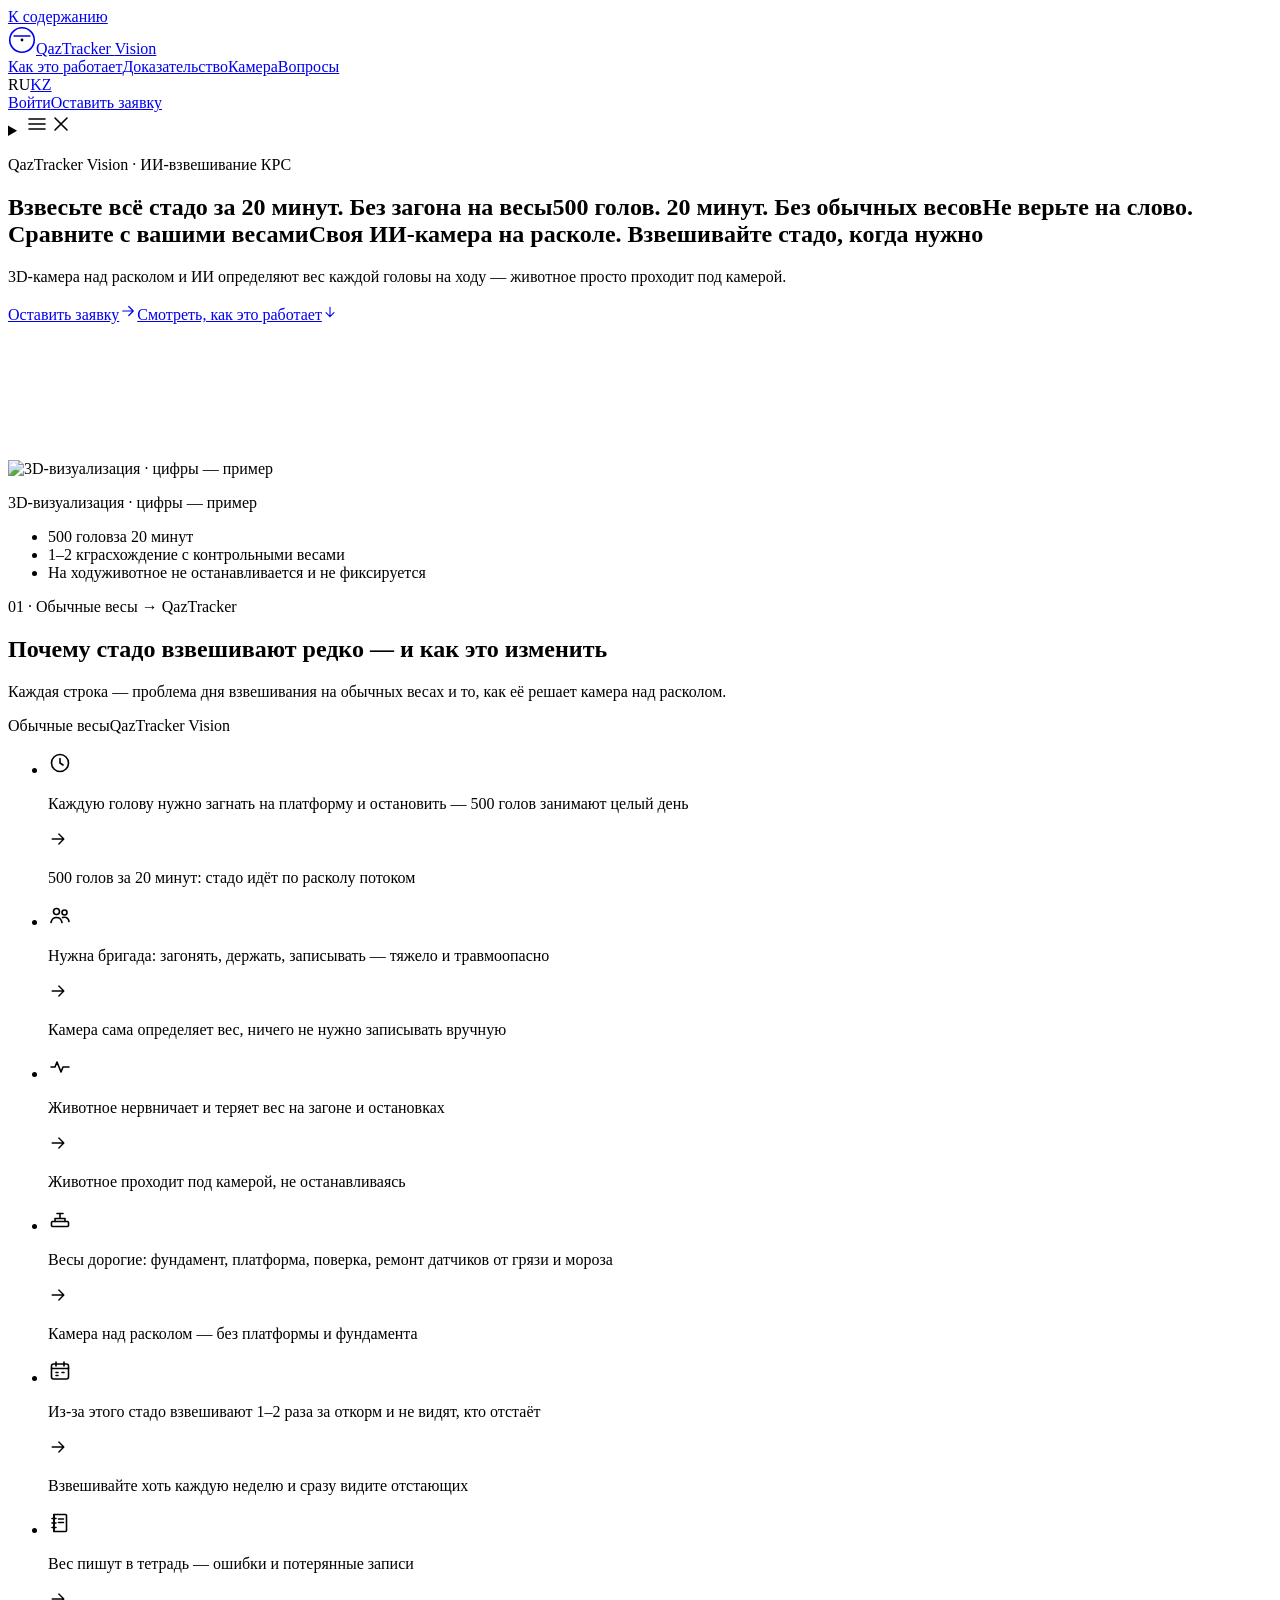
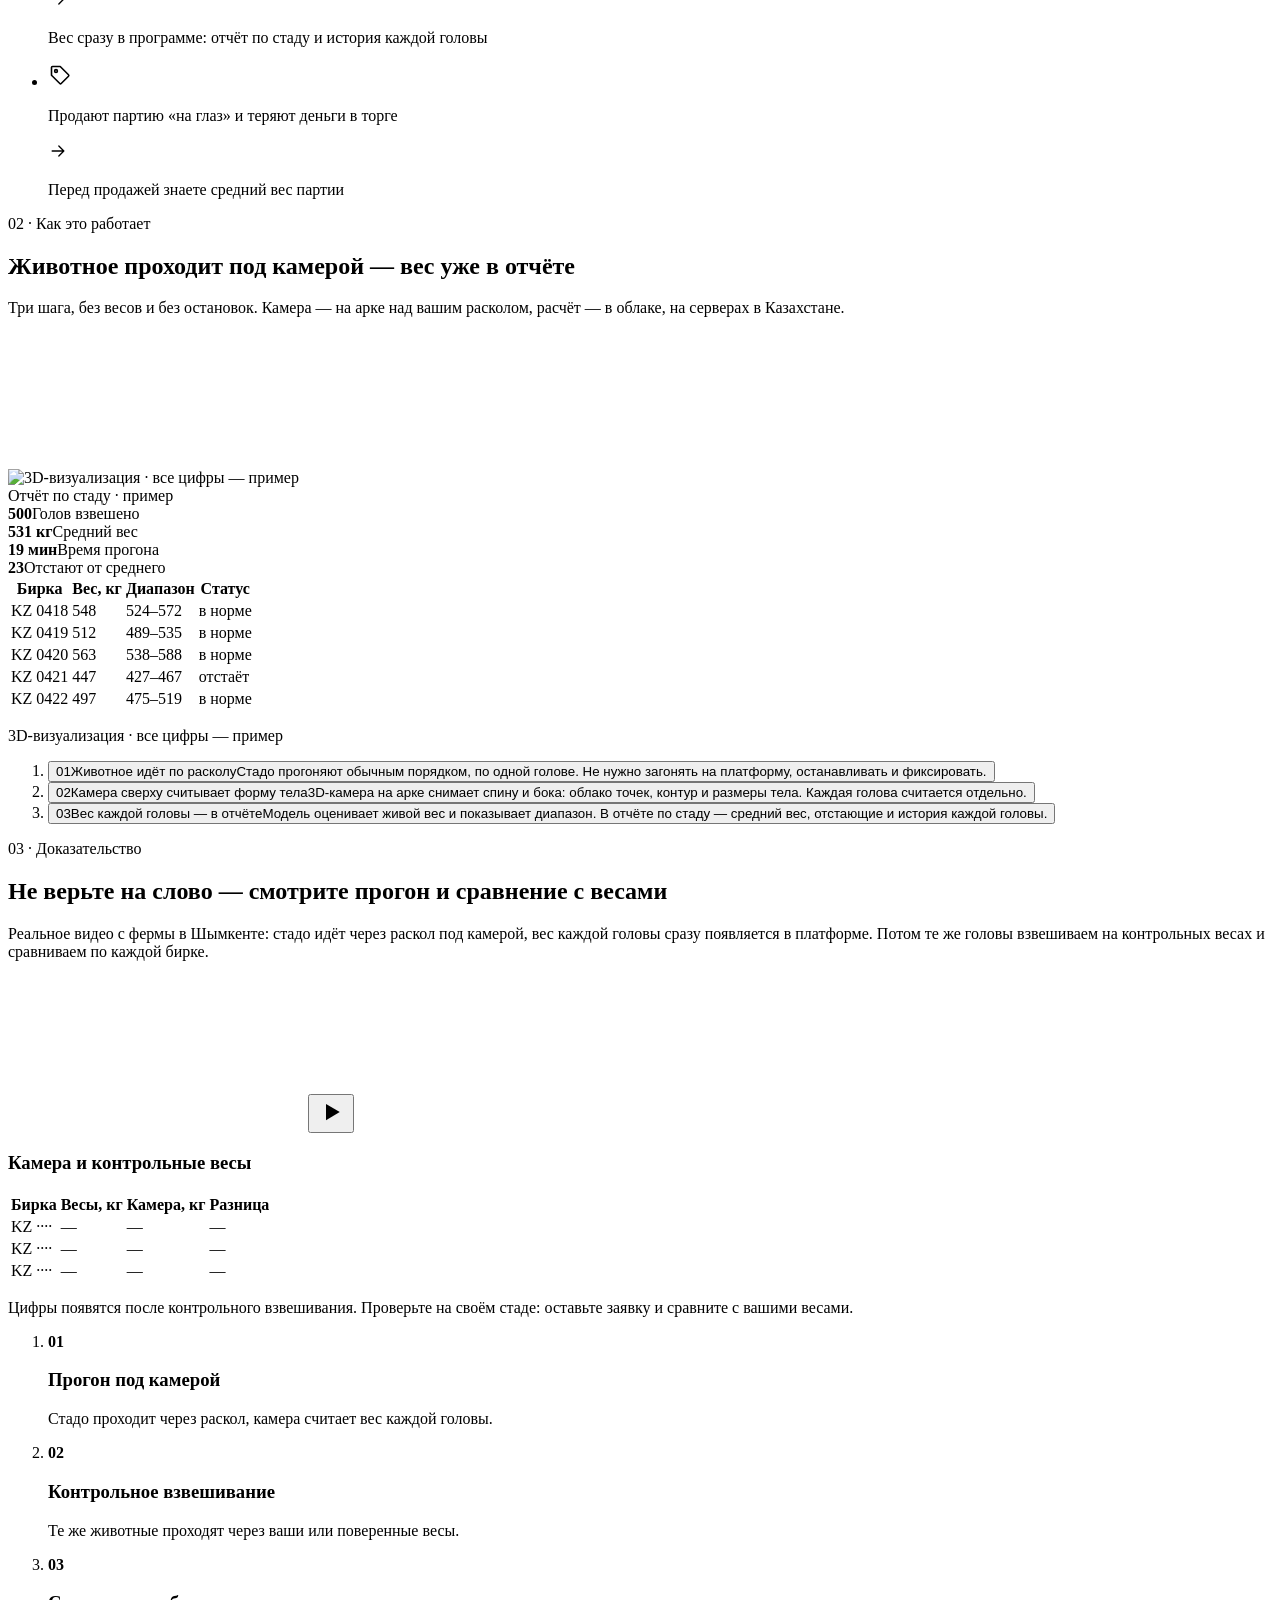
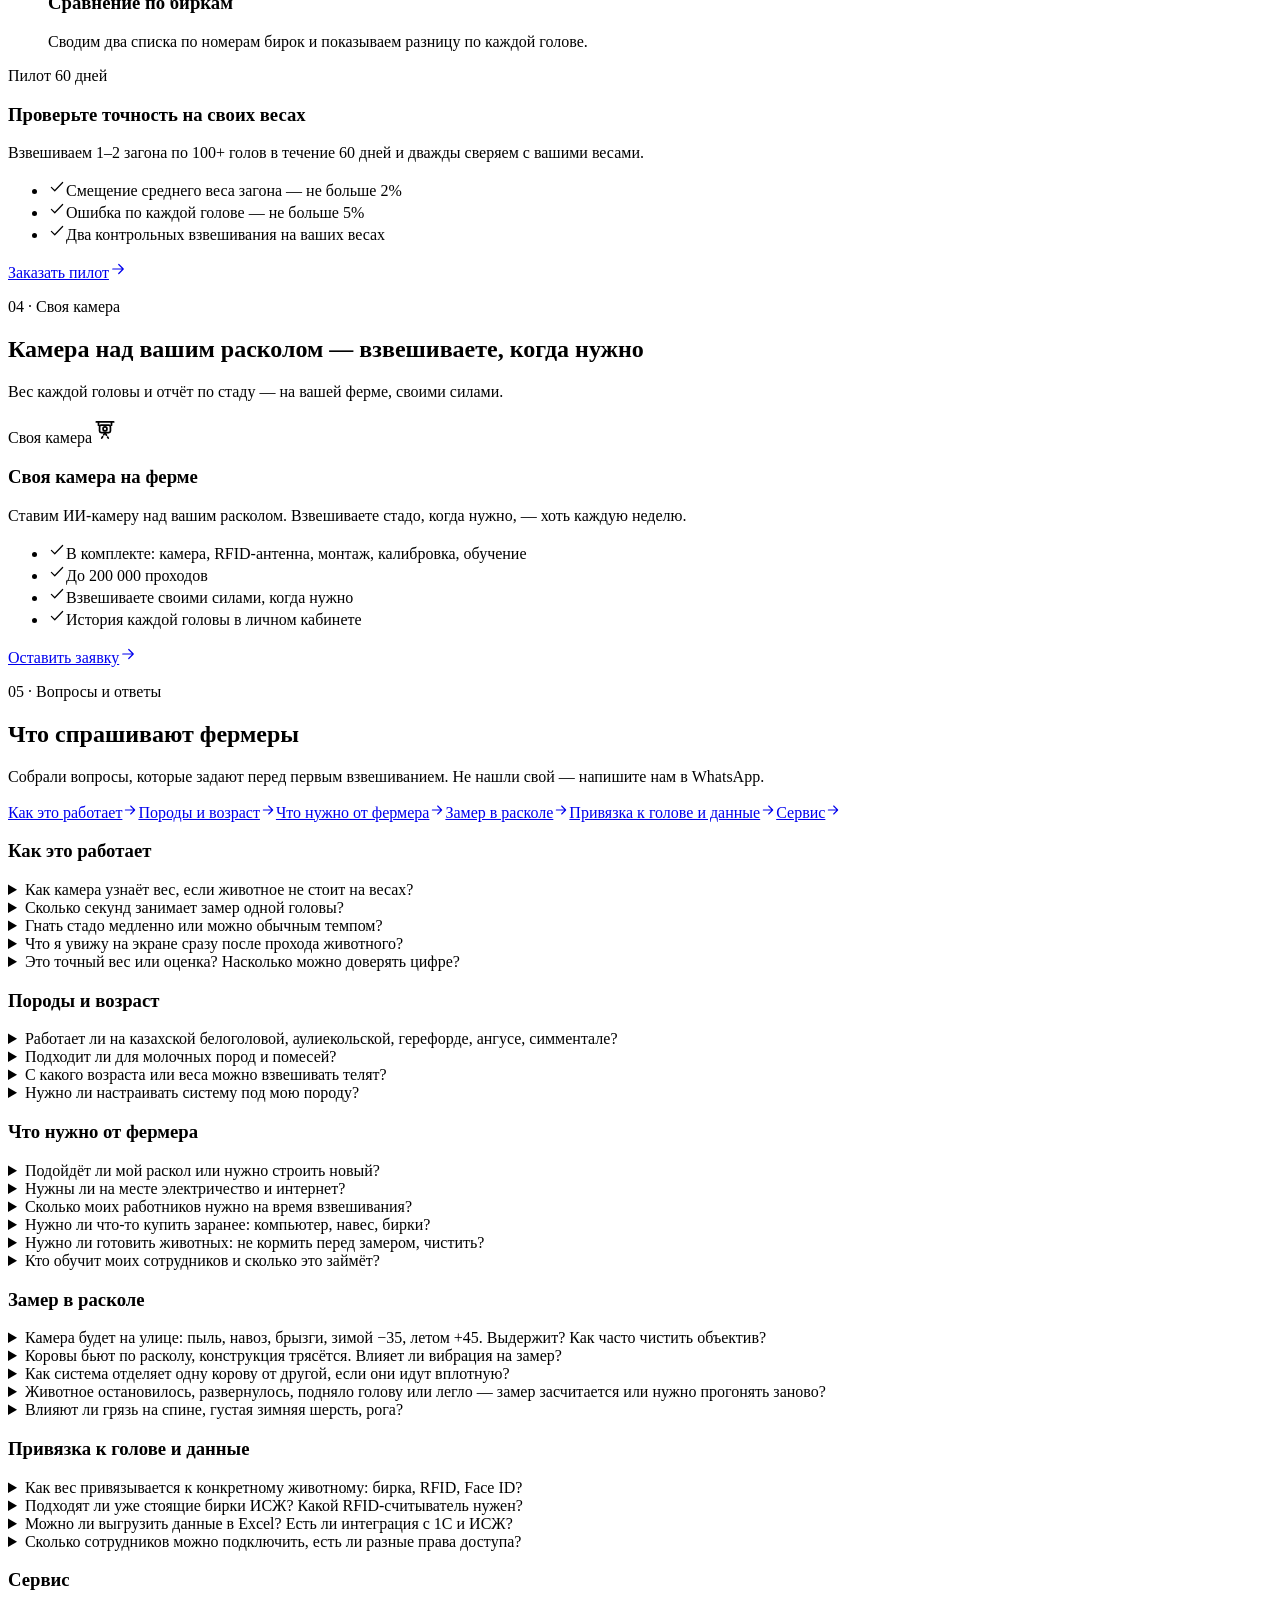
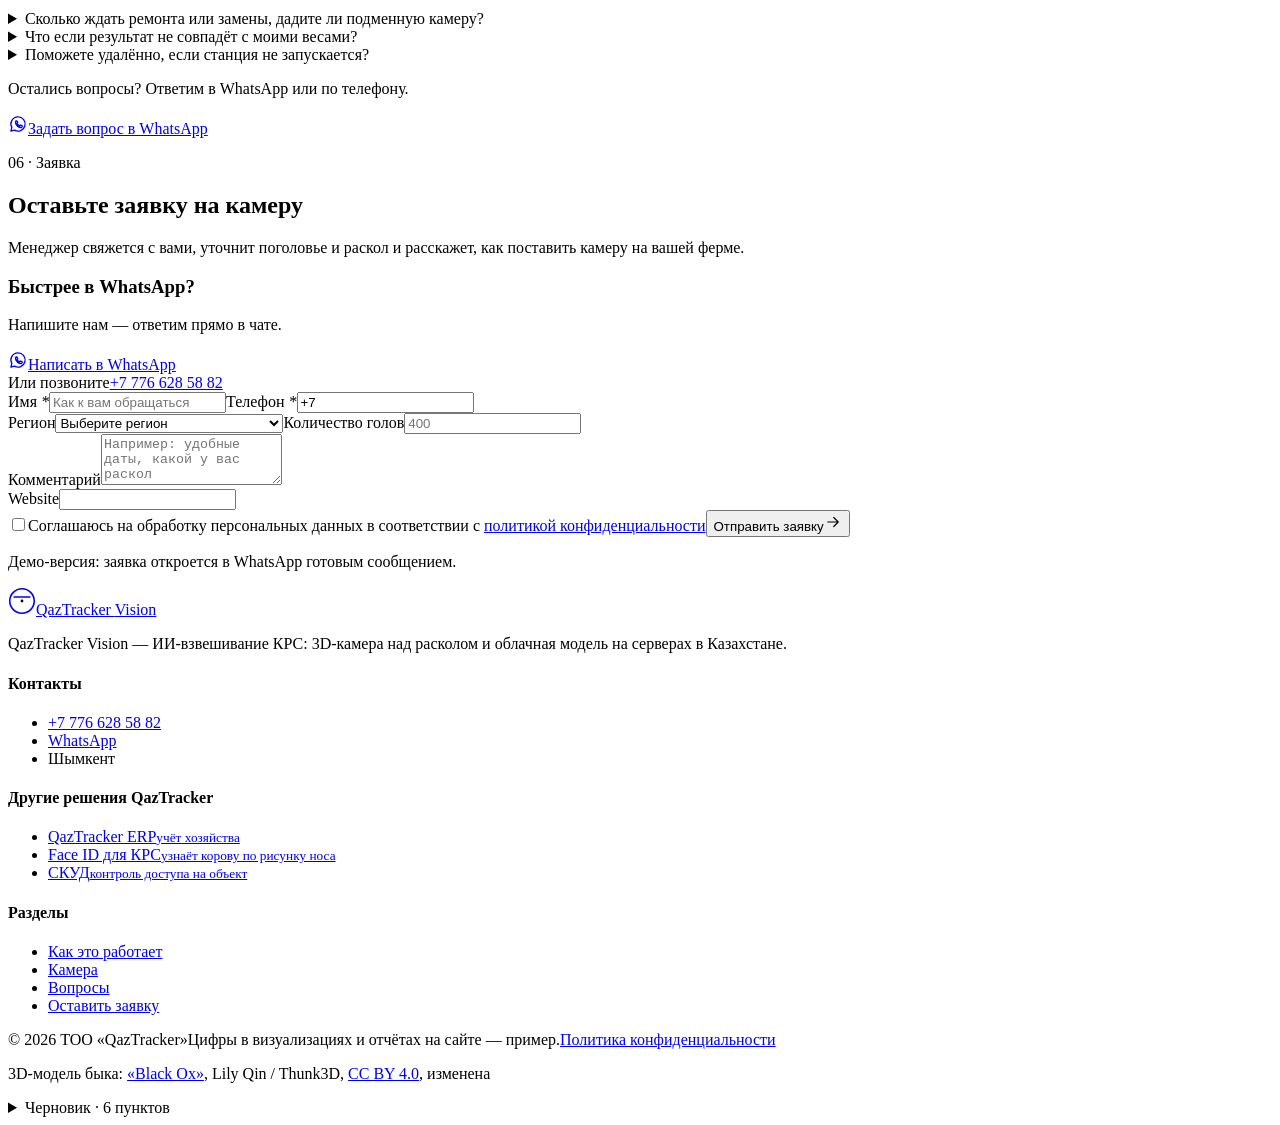
==== commit ad983709: "Только камера: убраны цены, калькулятор, выезд и гарантия; реальное видео прогона; пилот ≤ 2%; до 20" ====
--- a/index.html
+++ b/index.html
@@ -1,6 +1,6 @@
-<!DOCTYPE html><html lang="ru" class="b31vhq_variable jDEytq_variable"><head><meta charSet="utf-8"/><meta name="viewport" content="width=device-width, initial-scale=1"/><link rel="preload" href="/qaztracker-vision-landing-v2/_next/static/media/07935285219a259d-s.p.1qq4vpdcun5oj.woff2" as="font" crossorigin="" type="font/woff2"/><link rel="preload" href="/qaztracker-vision-landing-v2/_next/static/media/605ce01b664af129-s.p.0wgildi0cnwt9.woff2" as="font" crossorigin="" type="font/woff2"/><link rel="stylesheet" href="/qaztracker-vision-landing-v2/_next/static/chunks/151kn-y21fkhi.css" data-precedence="next"/><link rel="stylesheet" href="/qaztracker-vision-landing-v2/_next/static/chunks/07tnbfkoouzlc.css" data-precedence="next"/><link rel="preload" as="script" fetchPriority="low" href="/qaztracker-vision-landing-v2/_next/static/chunks/1yg4x5e3obwvr.js"/><script src="/qaztracker-vision-landing-v2/_next/static/chunks/242x7dx0zu3hf.js" async=""></script><script src="/qaztracker-vision-landing-v2/_next/static/chunks/0f8uddcniwing.js" async=""></script><script src="/qaztracker-vision-landing-v2/_next/static/chunks/3y2aqkhbivh22.js" async=""></script><script src="/qaztracker-vision-landing-v2/_next/static/chunks/turbopack-2w-dzhgaosq-o.js" async=""></script><script src="/qaztracker-vision-landing-v2/_next/static/chunks/0a-rekt06v0sv.js" async=""></script><script src="/qaztracker-vision-landing-v2/_next/static/chunks/1pa0lofi0-65h.js" async=""></script><script src="/qaztracker-vision-landing-v2/_next/static/chunks/1eyyj5zwg08iq.js" async=""></script><script src="/qaztracker-vision-landing-v2/_next/static/chunks/3i32so87b2csn.js" async=""></script><meta name="theme-color" content="#1a1713"/><meta name="next-size-adjust" content=""/><title>QazTracker Vision — взвешивание КРС без весов: 3D-камера и ИИ</title><meta name="description" content="Взвесьте всё стадо за 20 минут без загона на весы: 3D-камера над расколом и ИИ определяют вес каждой головы на ходу. Выезд специалиста или своя камера на ферме. Калькулятор стоимости."/><meta name="robots" content="noindex, nofollow"/><link rel="canonical" href="https://daulet-rama.github.io/qaztracker-vision-landing-v2/"/><link rel="alternate" hrefLang="ru" href="https://daulet-rama.github.io/qaztracker-vision-landing-v2/"/><link rel="alternate" hrefLang="kk" href="https://daulet-rama.github.io/qaztracker-vision-landing-v2/kz"/><link rel="alternate" hrefLang="x-default" href="https://daulet-rama.github.io/qaztracker-vision-landing-v2/"/><meta name="format-detection" content="telephone=no"/><meta property="og:title" content="QazTracker Vision — взвешивание КРС без весов: 3D-камера и ИИ"/><meta property="og:description" content="Взвесьте всё стадо за 20 минут без загона на весы: 3D-камера над расколом и ИИ определяют вес каждой головы на ходу. Выезд специалиста или своя камера на ферме. Калькулятор стоимости."/><meta property="og:url" content="https://daulet-rama.github.io/qaztracker-vision-landing-v2/"/><meta property="og:site_name" content="QazTracker Vision"/><meta property="og:locale" content="ru_KZ"/><meta property="og:image" content="https://daulet-rama.github.io/qaztracker-vision-landing-v2/img/og-ru.jpg"/><meta property="og:type" content="website"/><meta name="twitter:card" content="summary_large_image"/><meta name="twitter:title" content="QazTracker Vision — взвешивание КРС без весов: 3D-камера и ИИ"/><meta name="twitter:description" content="Взвесьте всё стадо за 20 минут без загона на весы: 3D-камера над расколом и ИИ определяют вес каждой головы на ходу. Выезд специалиста или своя камера на ферме. Калькулятор стоимости."/><meta name="twitter:image" content="https://daulet-rama.github.io/qaztracker-vision-landing-v2/img/og-ru.jpg"/><link rel="icon" href="/qaztracker-vision-landing-v2/favicon.svg"/><script>(function(){
+<!DOCTYPE html><html lang="ru" class="b31vhq_variable jDEytq_variable"><head><meta charSet="utf-8"/><meta name="viewport" content="width=device-width, initial-scale=1"/><link rel="preload" href="/qaztracker-vision-landing-v2/_next/static/media/07935285219a259d-s.p.1qq4vpdcun5oj.woff2" as="font" crossorigin="" type="font/woff2"/><link rel="preload" href="/qaztracker-vision-landing-v2/_next/static/media/605ce01b664af129-s.p.0wgildi0cnwt9.woff2" as="font" crossorigin="" type="font/woff2"/><link rel="stylesheet" href="/qaztracker-vision-landing-v2/_next/static/chunks/3q262i63vud-u.css" data-precedence="next"/><link rel="stylesheet" href="/qaztracker-vision-landing-v2/_next/static/chunks/07tnbfkoouzlc.css" data-precedence="next"/><link rel="preload" as="script" fetchPriority="low" href="/qaztracker-vision-landing-v2/_next/static/chunks/1yg4x5e3obwvr.js"/><script src="/qaztracker-vision-landing-v2/_next/static/chunks/242x7dx0zu3hf.js" async=""></script><script src="/qaztracker-vision-landing-v2/_next/static/chunks/0f8uddcniwing.js" async=""></script><script src="/qaztracker-vision-landing-v2/_next/static/chunks/3y2aqkhbivh22.js" async=""></script><script src="/qaztracker-vision-landing-v2/_next/static/chunks/turbopack-2w-dzhgaosq-o.js" async=""></script><script src="/qaztracker-vision-landing-v2/_next/static/chunks/0a-rekt06v0sv.js" async=""></script><script src="/qaztracker-vision-landing-v2/_next/static/chunks/1mdvp0z59dudi.js" async=""></script><script src="/qaztracker-vision-landing-v2/_next/static/chunks/1ez4y5wj-r01j.js" async=""></script><meta name="theme-color" content="#1a1713"/><meta name="next-size-adjust" content=""/><title>QazTracker Vision — взвешивание КРС без весов: 3D-камера и ИИ</title><meta name="description" content="Взвесьте всё стадо за 20 минут без загона на весы: 3D-камера над расколом и ИИ определяют вес каждой головы на ходу. Своя камера на вашей ферме."/><meta name="robots" content="noindex, nofollow"/><link rel="canonical" href="https://daulet-rama.github.io/qaztracker-vision-landing-v2/"/><link rel="alternate" hrefLang="ru" href="https://daulet-rama.github.io/qaztracker-vision-landing-v2/"/><link rel="alternate" hrefLang="kk" href="https://daulet-rama.github.io/qaztracker-vision-landing-v2/kz"/><link rel="alternate" hrefLang="x-default" href="https://daulet-rama.github.io/qaztracker-vision-landing-v2/"/><meta name="format-detection" content="telephone=no"/><meta property="og:title" content="QazTracker Vision — взвешивание КРС без весов: 3D-камера и ИИ"/><meta property="og:description" content="Взвесьте всё стадо за 20 минут без загона на весы: 3D-камера над расколом и ИИ определяют вес каждой головы на ходу. Своя камера на вашей ферме."/><meta property="og:url" content="https://daulet-rama.github.io/qaztracker-vision-landing-v2/"/><meta property="og:site_name" content="QazTracker Vision"/><meta property="og:locale" content="ru_KZ"/><meta property="og:image" content="https://daulet-rama.github.io/qaztracker-vision-landing-v2/img/og-ru.jpg"/><meta property="og:type" content="website"/><meta name="twitter:card" content="summary_large_image"/><meta name="twitter:title" content="QazTracker Vision — взвешивание КРС без весов: 3D-камера и ИИ"/><meta name="twitter:description" content="Взвесьте всё стадо за 20 минут без загона на весы: 3D-камера над расколом и ИИ определяют вес каждой головы на ходу. Своя камера на вашей ферме."/><meta name="twitter:image" content="https://daulet-rama.github.io/qaztracker-vision-landing-v2/img/og-ru.jpg"/><link rel="icon" href="/qaztracker-vision-landing-v2/favicon.svg"/><script>(function(){
 var d=document.documentElement;d.classList.add('js');
-var C={"offers":["speed","accuracy","price","camera","start"],"ab":{"enabled":false,"items":[]},"ga4":"","ym":"","px":""},q=null;try{q=new URLSearchParams(location.search)}catch(e){}
+var C={"offers":["speed","accuracy","camera"],"ab":{"enabled":false,"items":[]},"ga4":"","ym":"","px":""},q=null;try{q=new URLSearchParams(location.search)}catch(e){}
 var h='default',o=q&&q.get('offer');
 try{
 if(o){o=String(o).toLowerCase();if(C.offers.indexOf(o)>-1){h='o-'+o;sessionStorage.setItem('qt_offer',o)}}
@@ -25,4 +25,4 @@
 ym(Number(C.ym),'init',{clickmap:true,trackLinks:true,accurateTrackBounce:true,params:{hero_variant:h}})}
 if(C.px){!function(f){if(f.fbq)return;var n=f.fbq=function(){n.callMethod?n.callMethod.apply(n,arguments):n.queue.push(arguments)};
 if(!f._fbq)f._fbq=n;n.push=n;n.loaded=!0;n.version='2.0';n.queue=[]}(window);fbq('init',C.px);fbq('track','PageView')}
-})();</script><style>html[data-h]:not([data-h="default"]) .hv[data-hv="default"]{display:none}html[data-h="o-speed"] .hv[data-hv="o-speed"]{display:inline}html[data-h="o-accuracy"] .hv[data-hv="o-accuracy"]{display:inline}html[data-h="o-price"] .hv[data-hv="o-price"]{display:inline}html[data-h="o-camera"] .hv[data-hv="o-camera"]{display:inline}html[data-h="o-start"] .hv[data-hv="o-start"]{display:inline}</style><script src="/qaztracker-vision-landing-v2/_next/static/chunks/0cz1d0mv5g_q7.js" noModule=""></script></head><body><div hidden=""><!--$--><!--/$--></div><script type="application/ld+json">{"@context":"https://schema.org","@type":"Organization","name":"ТОО «QazTracker»","brand":"QazTracker Vision","url":"https://daulet-rama.github.io/qaztracker-vision-landing-v2/","telephone":"+77766285882","address":{"@type":"PostalAddress","addressLocality":"Шымкент","addressCountry":"KZ"}}</script><a class="skip-link" href="#main">К содержанию</a><header class="header"><div class="wrap header__bar"><a class="brand" href="/qaztracker-vision-landing-v2/" aria-label="QazTracker Vision"><svg width="28" height="28" viewBox="0 0 32 32" aria-hidden="true" focusable="false"><circle cx="16" cy="16" r="14" fill="none" stroke="currentColor" stroke-width="1.8"></circle><path d="M7 11.5h18" stroke="currentColor" stroke-width="1.8" stroke-linecap="round"></path><path d="M16 11.5v4" stroke="var(--gold)" stroke-width="1.8" stroke-linecap="round"></path><path d="M11 24.5l5-8 5 8" fill="none" stroke="var(--gold)" stroke-width="1.4" stroke-dasharray="1.6 2.2" stroke-linecap="round"></path><circle cx="16" cy="16" r="1.6" fill="var(--gold)"></circle></svg><span class="brand__name">QazTracker <span class="brand__sub">Vision</span></span></a><nav class="nav" aria-label="Разделы"><a href="#how">Как это работает</a><a href="#proof">Доказательство</a><a href="#formats">Форматы</a><a href="#calc">Калькулятор</a><a href="#faq">Вопросы</a></nav><div class="header__actions"><div class="lang" role="group" aria-label="Язык / Тіл"><span aria-current="true">RU</span><a href="/qaztracker-vision-landing-v2/kz" hrefLang="kk" lang="kk" data-lang="kz" data-track="lang_switch" data-to="kz">KZ</a></div><a class="header__login" href="#" data-track="cta_click" data-cta="header_login">Войти</a><a class="btn btn--sm header__cta" href="#lead" data-track="cta_click" data-cta="header_lead">Оставить заявку</a><details class="mnav"><summary aria-label="Меню"><svg width="24" height="24" viewBox="0 0 24 24" fill="none" stroke="currentColor" stroke-width="1.6" stroke-linecap="round" stroke-linejoin="round" aria-hidden="true" focusable="false" class="i-menu"><path d="M4 7h16M4 12h16M4 17h16"></path></svg><svg width="24" height="24" viewBox="0 0 24 24" fill="none" stroke="currentColor" stroke-width="1.6" stroke-linecap="round" stroke-linejoin="round" aria-hidden="true" focusable="false" class="i-close"><path d="M6 6l12 12M18 6L6 18"></path></svg></summary><div class="mnav__panel"><nav aria-label="Разделы"><a href="#how">Как это работает<svg width="18" height="18" viewBox="0 0 24 24" fill="none" stroke="currentColor" stroke-width="1.6" stroke-linecap="round" stroke-linejoin="round" aria-hidden="true" focusable="false"><path d="M5 12h14M13 6l6 6-6 6"></path></svg></a><a href="#proof">Доказательство<svg width="18" height="18" viewBox="0 0 24 24" fill="none" stroke="currentColor" stroke-width="1.6" stroke-linecap="round" stroke-linejoin="round" aria-hidden="true" focusable="false"><path d="M5 12h14M13 6l6 6-6 6"></path></svg></a><a href="#formats">Форматы<svg width="18" height="18" viewBox="0 0 24 24" fill="none" stroke="currentColor" stroke-width="1.6" stroke-linecap="round" stroke-linejoin="round" aria-hidden="true" focusable="false"><path d="M5 12h14M13 6l6 6-6 6"></path></svg></a><a href="#calc">Калькулятор<svg width="18" height="18" viewBox="0 0 24 24" fill="none" stroke="currentColor" stroke-width="1.6" stroke-linecap="round" stroke-linejoin="round" aria-hidden="true" focusable="false"><path d="M5 12h14M13 6l6 6-6 6"></path></svg></a><a href="#faq">Вопросы<svg width="18" height="18" viewBox="0 0 24 24" fill="none" stroke="currentColor" stroke-width="1.6" stroke-linecap="round" stroke-linejoin="round" aria-hidden="true" focusable="false"><path d="M5 12h14M13 6l6 6-6 6"></path></svg></a></nav><a class="btn btn--block" href="#lead" data-track="cta_click" data-cta="menu_lead">Оставить заявку<svg width="18" height="18" viewBox="0 0 24 24" fill="none" stroke="currentColor" stroke-width="1.6" stroke-linecap="round" stroke-linejoin="round" aria-hidden="true" focusable="false" class="arrow"><path d="M5 12h14M13 6l6 6-6 6"></path></svg></a><div class="mnav__meta"><a href="tel:+77766285882" data-track="phone_click" data-placement="menu">+7 776 628 58 82</a><a href="#" data-track="cta_click" data-cta="menu_login">Войти</a></div></div></details></div></div></header><main id="main"><section class="hero" id="top" aria-labelledby="hero-title"><div class="wrap"><div class="hero__grid"><p class="kicker">QazTracker Vision · ИИ-взвешивание КРС</p><h1 class="hero__title" id="hero-title"><span class="hv" data-hv="default">Взвесьте всё стадо за 20 минут. Без загона на весы</span><span class="hv" data-hv="o-speed">500 голов. 20 минут. Без обычных весов</span><span class="hv" data-hv="o-accuracy">Не верьте на слово. Сравните с вашими весами</span><span class="hv" data-hv="o-price">Взвешивание КРС — от 300 ₸ за голову</span><span class="hv" data-hv="o-camera">Своя ИИ-камера на расколе. Взвешивайте стадо, когда нужно</span><span class="hv" data-hv="o-start">Начните с выезда. Свою камеру поставите потом</span></h1><p class="hero__sub">3D-камера над расколом и ИИ определяют вес каждой головы на ходу — животное просто проходит под камерой.</p><div class="hero__ctas"><a class="btn" href="#calc" data-track="cta_click" data-cta="hero_calc">Рассчитать стоимость<svg width="18" height="18" viewBox="0 0 24 24" fill="none" stroke="currentColor" stroke-width="1.6" stroke-linecap="round" stroke-linejoin="round" aria-hidden="true" focusable="false" class="arrow"><path d="M5 12h14M13 6l6 6-6 6"></path></svg></a><a class="link-arrow" href="#how" data-track="cta_click" data-cta="hero_how">Смотреть, как это работает<svg width="16" height="16" viewBox="0 0 24 24" fill="none" stroke="currentColor" stroke-width="1.6" stroke-linecap="round" stroke-linejoin="round" aria-hidden="true" focusable="false"><path d="M12 5v14M6 13l6 6 6-6"></path></svg></a></div></div><div class="hero__visual"><div class="visual"><picture><source media="(min-width: 1024px)" srcSet="/qaztracker-vision-landing-v2/img/scene/hero-poster-wide.avif" type="image/avif"/><source media="(min-width: 1024px)" srcSet="/qaztracker-vision-landing-v2/img/scene/hero-poster-wide.webp" type="image/webp"/><source srcSet="/qaztracker-vision-landing-v2/img/scene/hero-poster-portrait.avif" type="image/avif"/><img class="visual__poster" src="/qaztracker-vision-landing-v2/img/scene/hero-poster-portrait.webp" alt="3D-визуализация · цифры — пример" decoding="async" loading="eager" fetchPriority="high"/></picture><video class="visual__video" muted="" loop="" playsInline="" preload="none" aria-hidden="true" style="opacity:0"></video><div class="visual__stage"></div></div><p class="hero__caption">3D-визуализация · цифры — пример</p></div></div><div class="wrap hero__stats"><ul class="stats"><li class="stat"><span class="stat__value">500 голов</span><span class="stat__caption">за 20 минут</span></li><li class="stat" data-review=""><span class="stat__value">1–2 кг</span><span class="stat__caption">расхождение с контрольными весами</span></li><li class="stat"><span class="stat__value">На ходу</span><span class="stat__caption">животное не останавливается и не фиксируется</span></li></ul></div></section><section class="section section--paper" id="pains" aria-labelledby="pains-title"><div class="wrap"><div class="section-head" data-reveal="true"><p class="kicker">01 · Обычные весы → QazTracker</p><h2 class="h2" id="pains-title">Почему стадо взвешивают редко — и как это изменить<!-- --> </h2><p class="lead">Каждая строка — проблема дня взвешивания на обычных весах и то, как её решает камера над расколом.</p></div><div class="pains__labels" aria-hidden="true"><span></span><span>Обычные весы</span><span></span><span>QazTracker Vision</span></div><ul class="pains__list"><li class="pain" data-reveal="true" style="--d:0ms"><span class="pain__icon"><svg width="24" height="24" viewBox="0 0 24 24" fill="none" stroke="currentColor" stroke-width="1.6" stroke-linecap="round" stroke-linejoin="round" aria-hidden="true" focusable="false"><circle cx="12" cy="12" r="8.5"></circle><path d="M12 7.5V12l3 2"></path></svg></span><p class="pain__before" data-label="Обычные весы">Каждую голову нужно загнать на платформу и остановить — 500 голов занимают целый день</p><span class="pain__arrow" aria-hidden="true"><svg width="20" height="20" viewBox="0 0 24 24" fill="none" stroke="currentColor" stroke-width="1.6" stroke-linecap="round" stroke-linejoin="round" aria-hidden="true" focusable="false"><path d="M5 12h14M13 6l6 6-6 6"></path></svg></span><p class="pain__after" data-label="QazTracker Vision">500 голов за 20 минут: стадо идёт по расколу потоком</p></li><li class="pain" data-reveal="true" style="--d:40ms"><span class="pain__icon"><svg width="24" height="24" viewBox="0 0 24 24" fill="none" stroke="currentColor" stroke-width="1.6" stroke-linecap="round" stroke-linejoin="round" aria-hidden="true" focusable="false"><circle cx="8.5" cy="8.5" r="3"></circle><circle cx="16.5" cy="9.5" r="2.5"></circle><path d="M3 19.5c.6-3.2 2.8-5 5.5-5s4.9 1.8 5.5 5M14.5 14.6c.6-.2 1.3-.3 2-.3 2.3 0 4 1.5 4.5 4.2"></path></svg></span><p class="pain__before" data-label="Обычные весы">Нужна бригада: загонять, держать, записывать — тяжело и травмоопасно</p><span class="pain__arrow" aria-hidden="true"><svg width="20" height="20" viewBox="0 0 24 24" fill="none" stroke="currentColor" stroke-width="1.6" stroke-linecap="round" stroke-linejoin="round" aria-hidden="true" focusable="false"><path d="M5 12h14M13 6l6 6-6 6"></path></svg></span><p class="pain__after" data-label="QazTracker Vision">Камера сама определяет вес, ничего не нужно записывать вручную</p></li><li class="pain" data-reveal="true" style="--d:80ms"><span class="pain__icon"><svg width="24" height="24" viewBox="0 0 24 24" fill="none" stroke="currentColor" stroke-width="1.6" stroke-linecap="round" stroke-linejoin="round" aria-hidden="true" focusable="false"><path d="M3 12h4l2-5 4 10 2-5h6"></path></svg></span><p class="pain__before" data-label="Обычные весы">Животное нервничает и теряет вес на загоне и остановках</p><span class="pain__arrow" aria-hidden="true"><svg width="20" height="20" viewBox="0 0 24 24" fill="none" stroke="currentColor" stroke-width="1.6" stroke-linecap="round" stroke-linejoin="round" aria-hidden="true" focusable="false"><path d="M5 12h14M13 6l6 6-6 6"></path></svg></span><p class="pain__after" data-label="QazTracker Vision">Животное проходит под камерой, не останавливаясь</p></li><li class="pain" data-reveal="true" style="--d:120ms"><span class="pain__icon"><svg width="24" height="24" viewBox="0 0 24 24" fill="none" stroke="currentColor" stroke-width="1.6" stroke-linecap="round" stroke-linejoin="round" aria-hidden="true" focusable="false"><rect x="3.5" y="14.5" width="17" height="5" rx="1"></rect><path d="M7 14.5v-3h10v3M12 11.5V6.5M9 6.5h6"></path></svg></span><p class="pain__before" data-label="Обычные весы">Весы дорогие: фундамент, платформа, поверка, ремонт датчиков от грязи и мороза</p><span class="pain__arrow" aria-hidden="true"><svg width="20" height="20" viewBox="0 0 24 24" fill="none" stroke="currentColor" stroke-width="1.6" stroke-linecap="round" stroke-linejoin="round" aria-hidden="true" focusable="false"><path d="M5 12h14M13 6l6 6-6 6"></path></svg></span><p class="pain__after" data-label="QazTracker Vision">Камера над расколом — без платформы и фундамента; а через выезд — вообще без покупки</p></li><li class="pain" data-reveal="true" style="--d:160ms"><span class="pain__icon"><svg width="24" height="24" viewBox="0 0 24 24" fill="none" stroke="currentColor" stroke-width="1.6" stroke-linecap="round" stroke-linejoin="round" aria-hidden="true" focusable="false"><rect x="3.5" y="5" width="17" height="15" rx="2"></rect><path d="M3.5 9.5h17M8 3v4M16 3v4M8 13.5h2M14 13.5h2M8 16.5h2"></path></svg></span><p class="pain__before" data-label="Обычные весы">Из-за этого стадо взвешивают 1–2 раза за откорм и не видят, кто отстаёт</p><span class="pain__arrow" aria-hidden="true"><svg width="20" height="20" viewBox="0 0 24 24" fill="none" stroke="currentColor" stroke-width="1.6" stroke-linecap="round" stroke-linejoin="round" aria-hidden="true" focusable="false"><path d="M5 12h14M13 6l6 6-6 6"></path></svg></span><p class="pain__after" data-label="QazTracker Vision">Взвешивайте хоть каждую неделю и сразу видите отстающих</p></li><li class="pain" data-reveal="true" style="--d:200ms"><span class="pain__icon"><svg width="24" height="24" viewBox="0 0 24 24" fill="none" stroke="currentColor" stroke-width="1.6" stroke-linecap="round" stroke-linejoin="round" aria-hidden="true" focusable="false"><path d="M6 3.5h11.5a1 1 0 011 1v15a1 1 0 01-1 1H6z"></path><path d="M6 3.5v17M4 7.5h4M4 12h4M4 16.5h4M10.5 8h5M10.5 11.5h5"></path></svg></span><p class="pain__before" data-label="Обычные весы">Вес пишут в тетрадь — ошибки и потерянные записи</p><span class="pain__arrow" aria-hidden="true"><svg width="20" height="20" viewBox="0 0 24 24" fill="none" stroke="currentColor" stroke-width="1.6" stroke-linecap="round" stroke-linejoin="round" aria-hidden="true" focusable="false"><path d="M5 12h14M13 6l6 6-6 6"></path></svg></span><p class="pain__after" data-label="QazTracker Vision">Вес сразу в программе: отчёт по стаду и история каждой головы</p></li><li class="pain" data-reveal="true" style="--d:240ms"><span class="pain__icon"><svg width="24" height="24" viewBox="0 0 24 24" fill="none" stroke="currentColor" stroke-width="1.6" stroke-linecap="round" stroke-linejoin="round" aria-hidden="true" focusable="false"><path d="M3.5 12.2V4.5a1 1 0 011-1h7.7l8.3 8.3a1 1 0 010 1.4l-7.3 7.3a1 1 0 01-1.4 0z"></path><circle cx="8" cy="8" r="1.4"></circle></svg></span><p class="pain__before" data-label="Обычные весы">Продают партию «на глаз» и теряют деньги в торге</p><span class="pain__arrow" aria-hidden="true"><svg width="20" height="20" viewBox="0 0 24 24" fill="none" stroke="currentColor" stroke-width="1.6" stroke-linecap="round" stroke-linejoin="round" aria-hidden="true" focusable="false"><path d="M5 12h14M13 6l6 6-6 6"></path></svg></span><p class="pain__after" data-label="QazTracker Vision">Перед продажей знаете средний вес партии</p></li></ul></div></section><section class="section section--stage how" id="how" aria-labelledby="how-title"><div class="wrap"><div class="section-head" data-reveal="true"><p class="kicker">02 · Как это работает</p><h2 class="h2" id="how-title">Животное проходит под камерой — вес уже в отчёте<!-- --> </h2><p class="lead">Три шага, без весов и без остановок. Камера — на арке над вашим расколом, расчёт — в облаке, на серверах в Казахстане.</p></div><div class="how__layout"><div class="how__stage" data-reveal="true"><div class="visual"><picture><source media="(min-width: 1024px)" srcSet="/qaztracker-vision-landing-v2/img/scene/full-poster.avif" type="image/avif"/><source media="(min-width: 1024px)" srcSet="/qaztracker-vision-landing-v2/img/scene/full-poster.webp" type="image/webp"/><source srcSet="/qaztracker-vision-landing-v2/img/scene/full-poster.avif" type="image/avif"/><img class="visual__poster" src="/qaztracker-vision-landing-v2/img/scene/full-poster.webp" alt="3D-визуализация · все цифры — пример" decoding="async" loading="lazy" fetchPriority="auto"/></picture><video class="visual__video" muted="" loop="" playsInline="" preload="none" aria-hidden="true" style="opacity:0"></video><div class="visual__stage"></div></div><div class="report" aria-hidden="true"><div class="report__title"><span>Отчёт по стаду · пример</span></div><div class="report__stats"><div class="report__stat"><b>500</b><span>Голов взвешено</span></div><div class="report__stat"><b>531 кг</b><span>Средний вес</span></div><div class="report__stat"><b>19 мин</b><span>Время прогона</span></div><div class="report__stat"><b>23</b><span>Отстают от среднего</span></div></div><table><thead><tr><th>Бирка</th><th>Вес, кг</th><th>Диапазон</th><th>Статус</th></tr></thead><tbody><tr><td>KZ 0418</td><td>548</td><td>524–572</td><td>в норме</td></tr><tr><td>KZ 0419</td><td>512</td><td>489–535</td><td>в норме</td></tr><tr><td>KZ 0420</td><td>563</td><td>538–588</td><td>в норме</td></tr><tr><td>KZ 0421</td><td>447</td><td>427–467</td><td class="lag">отстаёт</td></tr><tr><td>KZ 0422</td><td>497</td><td>475–519</td><td>в норме</td></tr></tbody></table></div><p class="how__caption">3D-визуализация · все цифры — пример</p></div><ol class="steps"><li data-reveal="true" style="--d:0ms"><button type="button" class="step is-active" aria-pressed="true"><span class="step__bar"></span><span class="step__num">0<!-- -->1</span><span class="step__title">Животное идёт по расколу</span><span class="step__text">Стадо прогоняют обычным порядком, по одной голове. Не нужно загонять на платформу, останавливать и фиксировать.</span></button></li><li data-reveal="true" style="--d:80ms"><button type="button" class="step" aria-pressed="false"><span class="step__bar"></span><span class="step__num">0<!-- -->2</span><span class="step__title">Камера сверху считывает форму тела</span><span class="step__text">3D-камера на арке снимает спину и бока: облако точек, контур и размеры тела. Каждая голова считается отдельно.</span></button></li><li data-reveal="true" style="--d:160ms"><button type="button" class="step" aria-pressed="false"><span class="step__bar"></span><span class="step__num">0<!-- -->3</span><span class="step__title">Вес каждой головы — в отчёте</span><span class="step__text">Модель оценивает живой вес и показывает диапазон. В отчёте по стаду — средний вес, отстающие и история каждой головы.</span></button></li></ol></div></div></section><section class="section section--sunk" id="proof" aria-labelledby="proof-title"><div class="wrap"><div class="section-head" data-reveal="true"><p class="kicker">03 · Доказательство</p><h2 class="h2" id="proof-title">Не верьте на слово — смотрите прогон и сравнение с весами<!-- --> </h2><p class="lead">Реальное видео: стадо идёт через раскол под камерой, на экране — таймер. Потом те же головы взвешиваем на контрольных весах и сравниваем по каждой бирке.</p></div><div class="proof__layout"><div class="proof__video" data-reveal="true"><div class="proof__placeholder"><span class="proof__timer"><span class="rec" aria-hidden="true"></span>Время прогона<!-- --> <b>00:00</b></span><div class="proof__ph-text"><h3>Здесь будет видео реального прогона</h3><p>Видео прогона стада с таймером скоро появится здесь. Хотите увидеть вживую — закажите пробный выезд на вашу ферму.</p></div></div></div><div class="proof__table" data-reveal="true" style="--d:80ms"><h3>Камера и контрольные весы</h3><table class="cmp"><thead><tr><th>Бирка</th><th>Весы, кг</th><th>Камера, кг</th><th>Разница</th></tr></thead><tbody><tr aria-hidden="true"><td class="muted">KZ ····</td><td class="muted">—</td><td class="muted">—</td><td class="muted">—</td></tr><tr aria-hidden="true"><td class="muted">KZ ····</td><td class="muted">—</td><td class="muted">—</td><td class="muted">—</td></tr><tr aria-hidden="true"><td class="muted">KZ ····</td><td class="muted">—</td><td class="muted">—</td><td class="muted">—</td></tr></tbody></table><p class="proof__note">Цифры появятся после контрольного взвешивания. Проверьте на своём стаде: закажите выезд и сравните с вашими весами.</p></div></div><ol class="proof__steps"><li class="proof__step" data-reveal="true" style="--d:0ms"><b>0<!-- -->1</b><h3>Прогон под камерой</h3><p>Стадо проходит через раскол, камера считает вес каждой головы. Таймер идёт с первой до последней головы.</p></li><li class="proof__step" data-reveal="true" style="--d:60ms"><b>0<!-- -->2</b><h3>Контрольное взвешивание</h3><p>Те же животные проходят через ваши или поверенные весы.</p></li><li class="proof__step" data-reveal="true" style="--d:120ms"><b>0<!-- -->3</b><h3>Сравнение по биркам</h3><p>Сводим два списка по номерам бирок и показываем разницу по каждой голове.</p></li></ol><div class="pilot" data-reveal="true"><div class="pilot__text"><p class="kicker">Пилот 60 дней</p><h3>Платите, только если сошлось с вашими весами</h3><p>Взвешиваем 1–2 загона по 100+ голов в течение 60 дней и дважды сверяем с вашими весами. Оплата — по плановой цене выезда и только если результат совпал. Иначе пилот бесплатный.</p></div><ul class="pilot__list"><li><svg width="18" height="18" viewBox="0 0 24 24" fill="none" stroke="currentColor" stroke-width="1.6" stroke-linecap="round" stroke-linejoin="round" aria-hidden="true" focusable="false"><path d="M4.5 12.5l4.5 4.5 10.5-11"></path></svg><span>Смещение среднего веса загона — не больше 1%</span></li><li><svg width="18" height="18" viewBox="0 0 24 24" fill="none" stroke="currentColor" stroke-width="1.6" stroke-linecap="round" stroke-linejoin="round" aria-hidden="true" focusable="false"><path d="M4.5 12.5l4.5 4.5 10.5-11"></path></svg><span>Ошибка по каждой голове — не больше 5%</span></li><li><svg width="18" height="18" viewBox="0 0 24 24" fill="none" stroke="currentColor" stroke-width="1.6" stroke-linecap="round" stroke-linejoin="round" aria-hidden="true" focusable="false"><path d="M4.5 12.5l4.5 4.5 10.5-11"></path></svg><span>Два контрольных взвешивания на ваших весах</span></li><li><svg width="18" height="18" viewBox="0 0 24 24" fill="none" stroke="currentColor" stroke-width="1.6" stroke-linecap="round" stroke-linejoin="round" aria-hidden="true" focusable="false"><path d="M4.5 12.5l4.5 4.5 10.5-11"></path></svg><span>Не сошлось — не платите</span></li></ul><a class="btn" href="#lead" data-track="cta_click" data-cta="proof_pilot" data-intent="weight">Заказать пилот<svg width="18" height="18" viewBox="0 0 24 24" fill="none" stroke="currentColor" stroke-width="1.6" stroke-linecap="round" stroke-linejoin="round" aria-hidden="true" focusable="false" class="arrow"><path d="M5 12h14M13 6l6 6-6 6"></path></svg></a></div></div></section><section class="section section--paper" id="formats" aria-labelledby="formats-title"><div class="wrap"><div class="section-head" data-reveal="true"><p class="kicker">04 · Два способа подключить</p><h2 class="h2" id="formats-title">Начните с выезда — или поставьте камеру у себя<!-- --> </h2><p class="lead">Обе схемы дают одно и то же: вес каждой головы и отчёт по стаду. Разница — в том, чья камера стоит над расколом.</p></div><div class="formats__grid"><article class="format format--dark" data-reveal="true" style="--d:0ms"><div class="format__top"><span class="format__badge">Без покупки</span><span class="format__icon"><svg width="26" height="26" viewBox="0 0 24 24" fill="none" stroke="currentColor" stroke-width="1.6" stroke-linecap="round" stroke-linejoin="round" aria-hidden="true" focusable="false"><path d="M2.5 6.5h11v9h-11zM13.5 9.5h4l3 3v3h-7"></path><circle cx="6.5" cy="17.5" r="1.8"></circle><circle cx="17" cy="17.5" r="1.8"></circle></svg></span></div><h3>Выезд специалиста</h3><p class="format__text">Приезжаем со своей аркой и камерой, ставим над вашим расколом и взвешиваем стадо. Вы платите за каждую голову и за выезд бригады.</p><ul class="format__bullets"><li><svg width="18" height="18" viewBox="0 0 24 24" fill="none" stroke="currentColor" stroke-width="1.6" stroke-linecap="round" stroke-linejoin="round" aria-hidden="true" focusable="false"><path d="M4.5 12.5l4.5 4.5 10.5-11"></path></svg><span>Оплата за голову и за выезд бригады</span></li><li><svg width="18" height="18" viewBox="0 0 24 24" fill="none" stroke="currentColor" stroke-width="1.6" stroke-linecap="round" stroke-linejoin="round" aria-hidden="true" focusable="false"><path d="M4.5 12.5l4.5 4.5 10.5-11"></path></svg><span>Годовой план от 4 выездов — дешевле на голову</span></li><li><svg width="18" height="18" viewBox="0 0 24 24" fill="none" stroke="currentColor" stroke-width="1.6" stroke-linecap="round" stroke-linejoin="round" aria-hidden="true" focusable="false"><path d="M4.5 12.5l4.5 4.5 10.5-11"></path></svg><span>RFID-бирки с установкой — по желанию</span></li><li><svg width="18" height="18" viewBox="0 0 24 24" fill="none" stroke="currentColor" stroke-width="1.6" stroke-linecap="round" stroke-linejoin="round" aria-hidden="true" focusable="false"><path d="M4.5 12.5l4.5 4.5 10.5-11"></path></svg><span>Вес каждой головы и отчёт по стаду; привес — с 4-го взвешивания</span></li></ul><div class="format__bottom"><p class="format__price">от 300 ₸ за голову</p><a class="btn" href="#lead" data-track="cta_click" data-cta="format_visit" data-intent="weight">Заказать выезд<svg width="18" height="18" viewBox="0 0 24 24" fill="none" stroke="currentColor" stroke-width="1.6" stroke-linecap="round" stroke-linejoin="round" aria-hidden="true" focusable="false" class="arrow"><path d="M5 12h14M13 6l6 6-6 6"></path></svg></a></div></article><article class="format" data-reveal="true" style="--d:80ms"><div class="format__top"><span class="format__badge">Своя камера</span><span class="format__icon"><svg width="26" height="26" viewBox="0 0 24 24" fill="none" stroke="currentColor" stroke-width="1.6" stroke-linecap="round" stroke-linejoin="round" aria-hidden="true" focusable="false"><path d="M4 4.5h16M6 4.5v3M18 4.5v3"></path><rect x="7" y="7.5" width="10" height="7" rx="1.5"></rect><circle cx="12" cy="11" r="1.8"></circle><path d="M9 19.5l3-5 3 5" stroke-dasharray="1.5 2"></path></svg></span></div><h3>Своя камера на ферме</h3><p class="format__text">Ставим ИИ-камеру над вашим расколом. Взвешиваете стадо, когда нужно, — хоть каждую неделю, без выезда специалиста.</p><ul class="format__bullets"><li><svg width="18" height="18" viewBox="0 0 24 24" fill="none" stroke="currentColor" stroke-width="1.6" stroke-linecap="round" stroke-linejoin="round" aria-hidden="true" focusable="false"><path d="M4.5 12.5l4.5 4.5 10.5-11"></path></svg><span>Комплект разово: камера, RFID-антенна, монтаж, калибровка, обучение, гарантия 12 месяцев</span></li><li><svg width="18" height="18" viewBox="0 0 24 24" fill="none" stroke="currentColor" stroke-width="1.6" stroke-linecap="round" stroke-linejoin="round" aria-hidden="true" focusable="false"><path d="M4.5 12.5l4.5 4.5 10.5-11"></path></svg><span>Оплата за каждую успешно взвешенную голову</span></li><li><svg width="18" height="18" viewBox="0 0 24 24" fill="none" stroke="currentColor" stroke-width="1.6" stroke-linecap="round" stroke-linejoin="round" aria-hidden="true" focusable="false"><path d="M4.5 12.5l4.5 4.5 10.5-11"></path></svg><span>После 9 оплаченных проходов на место в год — бесплатно</span></li><li><svg width="18" height="18" viewBox="0 0 24 24" fill="none" stroke="currentColor" stroke-width="1.6" stroke-linecap="round" stroke-linejoin="round" aria-hidden="true" focusable="false"><path d="M4.5 12.5l4.5 4.5 10.5-11"></path></svg><span>Проходы на 1 000 000 ₸ уже входят в комплект</span></li></ul><div class="format__bottom"><p class="format__price">Комплект — разово, проход — от 100 ₸ за голову</p><a class="btn btn--ghost" href="#lead" data-track="cta_click" data-cta="format_equipment" data-intent="equipment">Узнать цену оборудования<svg width="18" height="18" viewBox="0 0 24 24" fill="none" stroke="currentColor" stroke-width="1.6" stroke-linecap="round" stroke-linejoin="round" aria-hidden="true" focusable="false" class="arrow"><path d="M5 12h14M13 6l6 6-6 6"></path></svg></a></div></article></div></div></section><section class="section section--stage" id="calc" aria-labelledby="calc-title"><div class="wrap"><div class="section-head" data-reveal="true"><p class="kicker">05 · Калькулятор</p><h2 class="h2" id="calc-title">Сколько стоит взвесить ваше стадо<!-- --> </h2><p class="lead">Укажите поголовье, услугу и формат — расчёт обновится сразу. Параметры перенесутся в заявку.</p></div><div class="calc"><div class="calc__inputs"><div><label class="field-label" for="calc-heads">Количество голов<span>гол.</span></label><div class="heads"><button type="button" aria-label="−50"><svg width="20" height="20" viewBox="0 0 24 24" fill="none" stroke="currentColor" stroke-width="1.6" stroke-linecap="round" stroke-linejoin="round" aria-hidden="true" focusable="false"><path d="M5 12h14"></path></svg></button><input id="calc-heads" inputMode="numeric" type="number" min="1" max="100000" step="1" value="400"/><button type="button" aria-label="+50"><svg width="20" height="20" viewBox="0 0 24 24" fill="none" stroke="currentColor" stroke-width="1.6" stroke-linecap="round" stroke-linejoin="round" aria-hidden="true" focusable="false"><path d="M12 5v14M5 12h14"></path></svg></button></div><input class="range" type="range" min="100" max="5000" step="50" aria-label="Количество голов" value="400"/><div class="range-scale" aria-hidden="true"><span>100</span><span>1 000</span><span>2 500</span><span>5 000<!-- -->+</span></div></div><div><label class="field-label" for="calc-distance">Расстояние от Шымкента до фермы, км (в одну сторону)</label><div class="heads"><button type="button" aria-label="−10"><svg width="20" height="20" viewBox="0 0 24 24" fill="none" stroke="currentColor" stroke-width="1.6" stroke-linecap="round" stroke-linejoin="round" aria-hidden="true" focusable="false"><path d="M5 12h14"></path></svg></button><input id="calc-distance" inputMode="numeric" type="number" min="0" max="3000" value="150"/><button type="button" aria-label="+10"><svg width="20" height="20" viewBox="0 0 24 24" fill="none" stroke="currentColor" stroke-width="1.6" stroke-linecap="round" stroke-linejoin="round" aria-hidden="true" focusable="false"><path d="M12 5v14M5 12h14"></path></svg></button></div><p class="field-hint">Туда-обратно — 300 км</p></div><fieldset style="border:0;padding:0;margin:0"><legend class="field-label">Услуга</legend><div class="choices"><label class="choice"><input type="radio" name="calc-service" checked="" value="weight"/><span class="choice__dot" aria-hidden="true"></span>Только вес</label><label class="choice"><input type="radio" name="calc-service" value="weight_tag"/><span class="choice__dot" aria-hidden="true"></span>Вес + бирка</label><label class="choice"><input type="radio" name="calc-service" value="weight_tag_vet"/><span class="choice__dot" aria-hidden="true"></span>Вес + бирка + ветеринар</label></div></fieldset><fieldset style="border:0;padding:0;margin:0"><legend class="field-label">Формат</legend><div class="choices choices--2"><label class="choice"><input type="radio" name="calc-format" checked="" value="trip1"/><span class="choice__dot" aria-hidden="true"></span>1 выезд</label><label class="choice"><input type="radio" name="calc-format" value="trip3"/><span class="choice__dot" aria-hidden="true"></span>3 выезда</label><label class="choice"><input type="radio" name="calc-format" value="trip6"/><span class="choice__dot" aria-hidden="true"></span>6 выездов за 12 месяцев</label><label class="choice"><input type="radio" name="calc-format" value="equipment"/><span class="choice__dot" aria-hidden="true"></span>Покупка оборудования</label></div></fieldset></div><div class="result" aria-live="polite"><div class="result__head"><span>Итого</span></div><p class="result__total">250 000 ₸</p><p class="result__pre">Предварительный расчёт<!-- --> · без НДС</p><div class="result__lines"><div class="result__line result__line--weighing"><span>Взвешивание: 400 гол. × 500 ₸ × 1 выезд</span><span>200 000 ₸</span></div><div class="result__line result__line--trips"><span>Выезд бригады: 1 выезд × 50 000 ₸ (1 день, 300 км туда-обратно)</span><span>50 000 ₸</span></div></div><p class="result__perhead">≈ 625 ₸ за голову за выезд</p><a class="btn btn--block" href="#lead" data-track="cta_click" data-cta="calc_lead">Оставить заявку<svg width="18" height="18" viewBox="0 0 24 24" fill="none" stroke="currentColor" stroke-width="1.6" stroke-linecap="round" stroke-linejoin="round" aria-hidden="true" focusable="false" class="arrow"><path d="M5 12h14M13 6l6 6-6 6"></path></svg></a></div></div></div></section><section class="section section--paper" id="faq" aria-labelledby="faq-title"><div class="wrap"><div class="section-head" data-reveal="true"><p class="kicker">06 · Вопросы и ответы</p><h2 class="h2" id="faq-title">Что спрашивают фермеры<!-- --> </h2><p class="lead">Собрали вопросы, которые задают перед первым взвешиванием. Не нашли свой — напишите нам в WhatsApp.</p></div><div class="faq__layout"><nav class="faq__nav" aria-label="Что спрашивают фермеры"><a href="#faq-1">Как это работает<svg width="16" height="16" viewBox="0 0 24 24" fill="none" stroke="currentColor" stroke-width="1.6" stroke-linecap="round" stroke-linejoin="round" aria-hidden="true" focusable="false" class="hide-sm"><path d="M5 12h14M13 6l6 6-6 6"></path></svg></a><a href="#faq-2">Породы и возраст<svg width="16" height="16" viewBox="0 0 24 24" fill="none" stroke="currentColor" stroke-width="1.6" stroke-linecap="round" stroke-linejoin="round" aria-hidden="true" focusable="false" class="hide-sm"><path d="M5 12h14M13 6l6 6-6 6"></path></svg></a><a href="#faq-3">Что нужно от фермера<svg width="16" height="16" viewBox="0 0 24 24" fill="none" stroke="currentColor" stroke-width="1.6" stroke-linecap="round" stroke-linejoin="round" aria-hidden="true" focusable="false" class="hide-sm"><path d="M5 12h14M13 6l6 6-6 6"></path></svg></a><a href="#faq-4">Замер в расколе<svg width="16" height="16" viewBox="0 0 24 24" fill="none" stroke="currentColor" stroke-width="1.6" stroke-linecap="round" stroke-linejoin="round" aria-hidden="true" focusable="false" class="hide-sm"><path d="M5 12h14M13 6l6 6-6 6"></path></svg></a><a href="#faq-5">Привязка к голове и данные<svg width="16" height="16" viewBox="0 0 24 24" fill="none" stroke="currentColor" stroke-width="1.6" stroke-linecap="round" stroke-linejoin="round" aria-hidden="true" focusable="false" class="hide-sm"><path d="M5 12h14M13 6l6 6-6 6"></path></svg></a><a href="#faq-6">Гарантия и сервис<svg width="16" height="16" viewBox="0 0 24 24" fill="none" stroke="currentColor" stroke-width="1.6" stroke-linecap="round" stroke-linejoin="round" aria-hidden="true" focusable="false" class="hide-sm"><path d="M5 12h14M13 6l6 6-6 6"></path></svg></a></nav><div><div class="faq__group" id="faq-1"><h3>Как это работает</h3><details class="qa" data-q="Как камера узнаёт вес, если животное не стоит на весах?"><summary><span>Как камера узнаёт вес, если животное не стоит на весах?</span><span class="qa__icon" aria-hidden="true"></span></summary><div class="qa__body"><p>Камера сверху снимает животное в 3D: получается облако точек — форма спины и боков, длина, ширина и высота тела. Модель ИИ обучена на парах «3D-скан — вес на весах» и по форме тела оценивает живой вес. Поэтому весы для замера не нужны — животное просто проходит под камерой.</p></div></details><details class="qa" data-q="Сколько секунд занимает замер одной головы?"><summary><span>Сколько секунд занимает замер одной головы?</span><span class="qa__icon" aria-hidden="true"></span></summary><div class="qa__body"><p>Замер идёт, пока животное проходит под камерой, — это секунды. Останавливать его не нужно. При ровном потоке через раскол выходит порядка 500 голов за 20 минут.</p></div></details><details class="qa" data-q="Гнать стадо медленно или можно обычным темпом?"><summary><span>Гнать стадо медленно или можно обычным темпом?</span><span class="qa__icon" aria-hidden="true"></span></summary><div class="qa__body"><p>Обычным спокойным темпом, по одному — так, как вы прогоняете скот через раскол. Бежать животному не нужно, но и останавливать тоже. Если голова пробежала слишком быстро или прошла вплотную к соседней, система отметит замер, и её можно прогнать ещё раз.</p></div></details><details class="qa" data-q="Что я увижу на экране сразу после прохода животного?"><summary><span>Что я увижу на экране сразу после прохода животного?</span><span class="qa__icon" aria-hidden="true"></span></summary><div class="qa__body"><p>Вес головы и диапазон оценки (например, 548 кг, 524–572 кг), номер бирки, если она считана, дату и время. В конце прогона — отчёт по стаду: количество голов, средний вес и отстающие.</p></div></details><details class="qa" data-q="Это точный вес или оценка? Насколько можно доверять цифре?"><summary><span>Это точный вес или оценка? Насколько можно доверять цифре?</span><span class="qa__icon" aria-hidden="true"></span></summary><div class="qa__body"><p>Это оценка живого веса по 3D-форме тела, поэтому мы всегда показываем и диапазон. Доверие лучше проверить на своём стаде: на первом выезде часть голов взвешиваем на ваших весах и сравниваем по биркам. Точность зависит от породы, положения животного и калибровки модели под ферму.</p></div></details></div><div class="faq__group" id="faq-2"><h3>Породы и возраст</h3><details class="qa" data-q="Работает ли на казахской белоголовой, аулиекольской, герефорде, ангусе, симментале?"><summary><span>Работает ли на казахской белоголовой, аулиекольской, герефорде, ангусе, симментале?</span><span class="qa__icon" aria-hidden="true"></span></summary><div class="qa__body"><p>Модель обучали на мясных породах, в том числе на герефорде и ангусе. Для казахской белоголовой, аулиекольской, симментала и других пород на первом выезде делаем контрольное сравнение с весами и при необходимости калибруем модель под ваше стадо.</p></div></details><details class="qa" data-q="Подходит ли для молочных пород и помесей?"><summary><span>Подходит ли для молочных пород и помесей?</span><span class="qa__icon" aria-hidden="true"></span></summary><div class="qa__body"><p>Первая задача — мясной откорм. Молочные породы и помеси отличаются сложением, поэтому для них нужна проверка и калибровка на вашей ферме. Напишите нам породу и поголовье — скажем, когда сможем взвесить.</p></div></details><details class="qa" data-q="С какого возраста или веса можно взвешивать телят?"><summary><span>С какого возраста или веса можно взвешивать телят?</span><span class="qa__icon" aria-hidden="true"></span></summary><div class="qa__body"><p>Камера рассчитана на животных, которые проходят по расколу по одному. Нижнюю границу по возрасту и весу уточним под вашу ферму и раскол — для небольших телят точность ниже, чем для бычков на откорме.</p></div></details><details class="qa" data-q="Нужно ли настраивать систему под мою породу и сколько это стоит?"><summary><span>Нужно ли настраивать систему под мою породу и сколько это стоит?</span><span class="qa__icon" aria-hidden="true"></span></summary><div class="qa__body"><p>Для пород, на которых модель уже проверена, отдельная настройка не нужна. Если порода новая, на первом выезде делаем контрольные взвешивания и калибруем модель. Условия и стоимость калибровки менеджер назовёт заранее.</p></div></details></div><div class="faq__group" id="faq-3"><h3>Что нужно от фермера</h3><details class="qa" data-q="Подойдёт ли мой раскол или нужно строить новый?"><summary><span>Подойдёт ли мой раскол или нужно строить новый?</span><span class="qa__icon" aria-hidden="true"></span></summary><div class="qa__body"><p>Обычно подходит существующий раскол, по которому животные идут по одному. Над ним ставим арку с камерой — при выезде нашу, при покупке — вашу. Пришлите фото раскола в WhatsApp — заранее скажем, подходит ли он.</p></div></details><details class="qa" data-q="Нужны ли на месте электричество и интернет?"><summary><span>Нужны ли на месте электричество и интернет?</span><span class="qa__icon" aria-hidden="true"></span></summary><div class="qa__body"><p>Камере нужно питание. Вес считается в облаке, поэтому нужен мобильный интернет; если связь слабая, замеры сохраняются на месте и отправляются, когда связь появится. При выезде специалист привозит всё оборудование с собой.</p></div></details><details class="qa" data-q="Сколько моих работников нужно на время взвешивания?"><summary><span>Сколько моих работников нужно на время взвешивания?</span><span class="qa__icon" aria-hidden="true"></span></summary><div class="qa__body"><p>Обычно хватает тех, кто подгоняет животных к расколу. Держать животных и записывать вес не нужно.</p></div></details><details class="qa" data-q="Нужно ли что-то купить заранее: компьютер, навес, бирки?"><summary><span>Нужно ли что-то купить заранее: компьютер, навес, бирки?</span><span class="qa__icon" aria-hidden="true"></span></summary><div class="qa__body"><p>При выезде — нет: оборудование привозим мы. Бирки при желании ставим сами (услуга «вес + бирка»), со своими бирками — без доплаты. Своя камера ставится под ключ: монтаж, калибровка на ваших весах и обучение входят в комплект; заранее менеджер пришлёт требования к месту, питанию и связи.</p></div></details><details class="qa" data-q="Нужно ли готовить животных: не кормить перед замером, чистить?"><summary><span>Нужно ли готовить животных: не кормить перед замером, чистить?</span><span class="qa__icon" aria-hidden="true"></span></summary><div class="qa__body"><p>Специально готовить не нужно. Чтобы сравнивать взвешивания между собой, лучше взвешивать в одно и то же время суток — до или после кормления, как вы привыкли. Сильная грязь на спине может влиять на замер, но мыть животных не требуется.</p></div></details><details class="qa" data-q="Кто обучит моих сотрудников и сколько это займёт?"><summary><span>Кто обучит моих сотрудников и сколько это займёт?</span><span class="qa__icon" aria-hidden="true"></span></summary><div class="qa__body"><p>При выезде работает наш специалист — обучать никого не нужно. Если ставите свою камеру, обучаем ваших сотрудников при установке: как прогонять стадо и где смотреть отчёты. Обычно хватает одного дня.</p></div></details></div><div class="faq__group" id="faq-4"><h3>Замер в расколе</h3><details class="qa" data-q="Камера будет на улице: пыль, навоз, брызги, зимой −35, летом +45. Выдержит? Как часто чист"><summary><span>Камера будет на улице: пыль, навоз, брызги, зимой −35, летом +45. Выдержит? Как часто чистить объектив?</span><span class="qa__icon" aria-hidden="true"></span></summary><div class="qa__body"><p>Камера — в защищённом корпусе (IP67) и рассчитана на работу на улице. Объектив достаточно протирать, когда на нём видна грязь, — обычно перед прогоном. Рабочий диапазон температур и рекомендации для сильных морозов уточнит менеджер.</p></div></details><details class="qa" data-q="Коровы бьют по расколу, конструкция трясётся. Влияет ли вибрация на замер?"><summary><span>Коровы бьют по расколу, конструкция трясётся. Влияет ли вибрация на замер?</span><span class="qa__icon" aria-hidden="true"></span></summary><div class="qa__body"><p>Камеру крепим на отдельной арке, а не на ограждении раскола, поэтому удары по расколу на неё почти не передаются. Каждый замер — мгновенный 3D-снимок, а не долгое стояние на платформе, поэтому короткая тряска на результат влияет слабо.</p></div></details><details class="qa" data-q="Как система отделяет одну корову от другой, если они идут вплотную?"><summary><span>Как система отделяет одну корову от другой, если они идут вплотную?</span><span class="qa__icon" aria-hidden="true"></span></summary><div class="qa__body"><p>ИИ выделяет каждое животное в 3D-кадре по форме тела. Если головы идут вплотную и контуры сливаются, замер помечается как ненадёжный — такую голову лучше прогнать ещё раз. Поэтому животных пропускают по одному, без давки.</p></div></details><details class="qa" data-q="Животное остановилось, развернулось, подняло голову или легло — замер засчитается или нужн"><summary><span>Животное остановилось, развернулось, подняло голову или легло — замер засчитается или нужно прогонять заново?</span><span class="qa__icon" aria-hidden="true"></span></summary><div class="qa__body"><p>Если животное остановилось, ничего страшного: камера сделает замер, когда оно стоит или идёт ровно. Если оно развернулось, легло или поза мешает замеру, система не засчитает результат — такую голову прогоняют ещё раз.</p></div></details><details class="qa" data-q="Влияют ли грязь на спине, густая зимняя шерсть, рога?"><summary><span>Влияют ли грязь на спине, густая зимняя шерсть, рога?</span><span class="qa__icon" aria-hidden="true"></span></summary><div class="qa__body"><p>Камера измеряет форму тела, поэтому толстый слой грязи и густая шерсть немного «добавляют объёма». Модель это учитывает, а для зимнего сезона можно сделать контрольное сравнение с весами. Рога на оценку веса почти не влияют.</p></div></details></div><div class="faq__group" id="faq-5"><h3>Привязка к голове и данные</h3><details class="qa" data-q="Как вес привязывается к конкретному животному: бирка, RFID, Face ID?"><summary><span>Как вес привязывается к конкретному животному: бирка, RFID, Face ID?</span><span class="qa__icon" aria-hidden="true"></span></summary><div class="qa__body"><p>Есть несколько способов: считывание RFID-бирки на входе в раскол, номер бирки, который вводит оператор, или Face ID — распознавание коровы по рисунку носа (отдельное решение QazTracker). Способ выбираем под вашу ферму.</p></div></details><details class="qa" data-q="Подходят ли уже стоящие бирки ИСЖ? Какой RFID-считыватель нужен?"><summary><span>Подходят ли уже стоящие бирки ИСЖ? Какой RFID-считыватель нужен?</span><span class="qa__icon" aria-hidden="true"></span></summary><div class="qa__body"><p>Номера бирок ИСЖ можно использовать для привязки веса, со своими бирками — без доплаты: проход с привязкой к бирке стоит как обычный. Для автоматического считывания нужен RFID-считыватель на расколе — модель и совместимость с вашими бирками менеджер уточнит по фото бирки.</p></div></details><details class="qa" data-q="Можно ли выгрузить данные в Excel? Есть ли интеграция с 1С и ИСЖ?"><summary><span>Можно ли выгрузить данные в Excel? Есть ли интеграция с 1С и ИСЖ?</span><span class="qa__icon" aria-hidden="true"></span></summary><div class="qa__body"><p>Отчёт по стаду можно выгрузить в Excel. Интеграции с 1С и ИСЖ обсуждаем отдельно — напишите, какой системой вы пользуетесь.</p></div></details><details class="qa" data-q="Сколько сотрудников можно подключить, есть ли разные права доступа?"><summary><span>Сколько сотрудников можно подключить, есть ли разные права доступа?</span><span class="qa__icon" aria-hidden="true"></span></summary><div class="qa__body"><p>В кабинет можно добавить нескольких сотрудников с разными правами: например, оператор видит и вносит замеры, а руководитель — все отчёты. Количество пользователей зависит от тарифа платформы.</p></div></details></div><div class="faq__group" id="faq-6"><h3>Гарантия и сервис</h3><details class="qa" data-q="Какой срок гарантии на камеру и что в неё не входит?"><summary><span>Какой срок гарантии на камеру и что в неё не входит?</span><span class="qa__icon" aria-hidden="true"></span></summary><div class="qa__body"><p>Срок и условия гарантии указываются в договоре поставки. Обычно гарантия не покрывает механические повреждения и следы неправильной эксплуатации. Точные условия менеджер пришлёт вместе с коммерческим предложением.</p></div></details><details class="qa" data-q="Если камеру повредит животное — это гарантийный случай?"><summary><span>Если камеру повредит животное — это гарантийный случай?</span><span class="qa__icon" aria-hidden="true"></span></summary><div class="qa__body"><p>Камера висит над расколом, вне досягаемости животных, поэтому такие случаи редки. Повреждение от удара животного обычно считается механическим — порядок ремонта и замены прописываем в договоре.</p></div></details><details class="qa" data-q="Сколько ждать ремонта или замены, дадите ли подменную камеру?"><summary><span>Сколько ждать ремонта или замены, дадите ли подменную камеру?</span><span class="qa__icon" aria-hidden="true"></span></summary><div class="qa__body"><p>Сроки ремонта и наличие подменной камеры фиксируем в договоре сервиса. Пока камера в ремонте, можно заказать взвешивание с выездом специалиста.</p></div></details><details class="qa" data-q="Что если результат не совпадёт с моими весами — перекалибруете или вернёте деньги?"><summary><span>Что если результат не совпадёт с моими весами — перекалибруете или вернёте деньги?</span><span class="qa__icon" aria-hidden="true"></span></summary><div class="qa__body"><p>Для этого есть пилот: 60 дней, 1–2 загона по 100+ голов и два контрольных взвешивания на ваших весах. Вы платите по плановой цене выезда, только если смещение среднего веса загона не больше 1%, а ошибка по каждой голове не больше 5%. Иначе пилот бесплатный. Если позже результат разойдётся с весами, сначала сверяем условия взвешивания, затем калибруем модель под ваше стадо.</p></div></details><details class="qa" data-q="Поможете удалённо, если станция не запускается?"><summary><span>Поможете удалённо, если станция не запускается?</span><span class="qa__icon" aria-hidden="true"></span></summary><div class="qa__body"><p>Да, большую часть проблем решаем удалённо: по телефону, в WhatsApp или подключившись к станции через интернет. Если удалённо не получилось — направляем специалиста.</p></div></details></div><div class="faq__more" data-reveal="true"><p>Остались вопросы? Ответим в WhatsApp или по телефону.</p><a class="btn" href="https://wa.me/77766285882?text=%D0%97%D0%B4%D1%80%D0%B0%D0%B2%D1%81%D1%82%D0%B2%D1%83%D0%B9%D1%82%D0%B5!%20%D0%A5%D0%BE%D1%87%D1%83%20%D1%83%D0%B7%D0%BD%D0%B0%D1%82%D1%8C%20%D0%BF%D1%80%D0%BE%20%D0%B2%D0%B7%D0%B2%D0%B5%D1%88%D0%B8%D0%B2%D0%B0%D0%BD%D0%B8%D0%B5%20%D0%9A%D0%A0%D0%A1%20%D0%BA%D0%B0%D0%BC%D0%B5%D1%80%D0%BE%D0%B9%20QazTracker%20Vision." target="_blank" rel="noopener" data-track="whatsapp_click" data-placement="faq"><svg width="20" height="20" viewBox="0 0 24 24" fill="none" stroke="currentColor" stroke-width="1.6" stroke-linecap="round" stroke-linejoin="round" aria-hidden="true" focusable="false"><path d="M12 3.5a8.5 8.5 0 00-7.4 12.7L3.5 20.5l4.4-1.1A8.5 8.5 0 1012 3.5z"></path><path d="M9.2 8.6c.2-.4.5-.4.8-.4h.5c.2 0 .4.1.5.4l.6 1.5c.1.2 0 .5-.1.7l-.5.6c-.1.1-.1.3 0 .5a5.5 5.5 0 002.6 2.3c.2.1.4 0 .5-.1l.6-.7c.2-.2.4-.2.6-.1l1.5.7c.2.1.3.3.3.5 0 .5-.2 1.1-.6 1.4-.5.4-1.3.6-2.2.3a8.6 8.6 0 01-4.9-4.3c-.5-1-.5-2 .2-2.9z"></path></svg>Задать вопрос в WhatsApp</a></div></div></div></div></section><section class="section section--stage" id="lead" aria-labelledby="lead-title"><div class="wrap lead__layout"><div class="lead__aside"><div class="section-head" data-reveal="true"><p class="kicker">07 · Заявка</p><h2 class="h2" id="lead-title">Оставьте заявку — рассчитаем под ваше стадо<!-- --> </h2><p class="lead">Менеджер свяжется с вами, уточнит поголовье и раскол и предложит дату выезда или комплект камеры.</p></div><div class="wa-card" data-reveal="true"><h3>Быстрее в WhatsApp?</h3><p>Напишите нам — ответим и пришлём расчёт в чат. Параметры из калькулятора подставятся в сообщение.</p><a class="btn btn--wa" href="https://wa.me/77766285882?text=%D0%97%D0%B4%D1%80%D0%B0%D0%B2%D1%81%D1%82%D0%B2%D1%83%D0%B9%D1%82%D0%B5!%20%D0%A5%D0%BE%D1%87%D1%83%20%D1%83%D0%B7%D0%BD%D0%B0%D1%82%D1%8C%20%D0%BF%D1%80%D0%BE%20%D0%B2%D0%B7%D0%B2%D0%B5%D1%88%D0%B8%D0%B2%D0%B0%D0%BD%D0%B8%D0%B5%20%D0%9A%D0%A0%D0%A1%20%D0%BA%D0%B0%D0%BC%D0%B5%D1%80%D0%BE%D0%B9%20QazTracker%20Vision." target="_blank" rel="noopener" data-track="whatsapp_click" data-placement="lead"><svg width="20" height="20" viewBox="0 0 24 24" fill="none" stroke="currentColor" stroke-width="1.6" stroke-linecap="round" stroke-linejoin="round" aria-hidden="true" focusable="false"><path d="M12 3.5a8.5 8.5 0 00-7.4 12.7L3.5 20.5l4.4-1.1A8.5 8.5 0 1012 3.5z"></path><path d="M9.2 8.6c.2-.4.5-.4.8-.4h.5c.2 0 .4.1.5.4l.6 1.5c.1.2 0 .5-.1.7l-.5.6c-.1.1-.1.3 0 .5a5.5 5.5 0 002.6 2.3c.2.1.4 0 .5-.1l.6-.7c.2-.2.4-.2.6-.1l1.5.7c.2.1.3.3.3.5 0 .5-.2 1.1-.6 1.4-.5.4-1.3.6-2.2.3a8.6 8.6 0 01-4.9-4.3c-.5-1-.5-2 .2-2.9z"></path></svg>Написать в WhatsApp</a></div><div class="call"><span>Или позвоните</span><a href="tel:+77766285882" data-track="phone_click" data-placement="lead">+7 776 628 58 82</a></div></div><form class="form" noValidate="" data-reveal="true"><div class="form__row"><label class="field"><span>Имя<!-- --> <i>*</i></span><input id="lead-name" class="input" autoComplete="name" placeholder="Как к вам обращаться" maxLength="100" aria-invalid="false" name="name" value=""/></label><label class="field"><span>Телефон<!-- --> <i>*</i></span><input id="lead-phone" class="input" type="tel" inputMode="tel" autoComplete="tel" placeholder="+7 (7__) ___-__-__" aria-invalid="false" name="phone" value="+7"/></label></div><div class="form__row"><label class="field"><span>Регион</span><select class="input" name="region" required=""><option value="" disabled="" selected="">Выберите регион</option><option value="Абайская область">Абайская область</option><option value="Акмолинская область">Акмолинская область</option><option value="Актюбинская область">Актюбинская область</option><option value="Алматинская область">Алматинская область</option><option value="Атырауская область">Атырауская область</option><option value="Восточно-Казахстанская область">Восточно-Казахстанская область</option><option value="Жамбылская область">Жамбылская область</option><option value="Жетысуская область">Жетысуская область</option><option value="Западно-Казахстанская область">Западно-Казахстанская область</option><option value="Карагандинская область">Карагандинская область</option><option value="Костанайская область">Костанайская область</option><option value="Кызылординская область">Кызылординская область</option><option value="Мангистауская область">Мангистауская область</option><option value="Павлодарская область">Павлодарская область</option><option value="Северо-Казахстанская область">Северо-Казахстанская область</option><option value="Туркестанская область">Туркестанская область</option><option value="Улытауская область">Улытауская область</option><option value="г. Астана">г. Астана</option><option value="г. Алматы">г. Алматы</option><option value="г. Шымкент">г. Шымкент</option><option value="Другой регион / страна">Другой регион / страна</option></select></label><label class="field"><span>Количество голов</span><input class="input" inputMode="numeric" placeholder="400" name="heads" value=""/></label></div><label class="field"><span>Услуга</span><select class="input" name="service" required=""><option value="" disabled="" selected="">Выберите услугу</option><option value="weight">Только вес</option><option value="weight_tag">Вес + бирка</option><option value="weight_tag_vet">Вес + бирка + ветеринар</option><option value="equipment">Своя камера (покупка оборудования)</option></select></label><label class="field"><span>Комментарий</span><textarea class="input" name="comment" rows="3" maxLength="2000" placeholder="Например: удобные даты, какой у вас раскол"></textarea></label><div class="hp" aria-hidden="true"><label>Website<input tabindex="-1" autoComplete="off" name="website"/></label></div><label class="consent"><input id="lead-consent" type="checkbox" aria-invalid="false"/><span>Соглашаюсь на обработку персональных данных в соответствии с <a href="/qaztracker-vision-landing-v2/privacy" target="_blank" rel="noopener">политикой конфиденциальности</a></span></label><button class="btn btn--block" type="submit" data-track="cta_click" data-cta="lead_submit">Отправить заявку<svg width="18" height="18" viewBox="0 0 24 24" fill="none" stroke="currentColor" stroke-width="1.6" stroke-linecap="round" stroke-linejoin="round" aria-hidden="true" focusable="false" class="arrow"><path d="M5 12h14M13 6l6 6-6 6"></path></svg></button><p class="form__demo">Демо-версия: заявка откроется в WhatsApp готовым сообщением.</p></form></div></section></main><footer class="footer"><div class="wrap"><div class="footer__grid"><div class="footer__about"><a class="brand" href="/qaztracker-vision-landing-v2/" aria-label="QazTracker Vision"><svg width="28" height="28" viewBox="0 0 32 32" aria-hidden="true" focusable="false"><circle cx="16" cy="16" r="14" fill="none" stroke="currentColor" stroke-width="1.8"></circle><path d="M7 11.5h18" stroke="currentColor" stroke-width="1.8" stroke-linecap="round"></path><path d="M16 11.5v4" stroke="var(--gold)" stroke-width="1.8" stroke-linecap="round"></path><path d="M11 24.5l5-8 5 8" fill="none" stroke="var(--gold)" stroke-width="1.4" stroke-dasharray="1.6 2.2" stroke-linecap="round"></path><circle cx="16" cy="16" r="1.6" fill="var(--gold)"></circle></svg><span class="brand__name">QazTracker <span class="brand__sub">Vision</span></span></a><p>QazTracker Vision — ИИ-взвешивание КРС: 3D-камера над расколом и облачная модель на серверах в Казахстане.</p></div><div><h4>Контакты</h4><ul><li><a href="tel:+77766285882" data-track="phone_click" data-placement="footer">+7 776 628 58 82</a></li><li><a href="https://wa.me/77766285882?text=%D0%97%D0%B4%D1%80%D0%B0%D0%B2%D1%81%D1%82%D0%B2%D1%83%D0%B9%D1%82%D0%B5!%20%D0%A5%D0%BE%D1%87%D1%83%20%D1%83%D0%B7%D0%BD%D0%B0%D1%82%D1%8C%20%D0%BF%D1%80%D0%BE%20%D0%B2%D0%B7%D0%B2%D0%B5%D1%88%D0%B8%D0%B2%D0%B0%D0%BD%D0%B8%D0%B5%20%D0%9A%D0%A0%D0%A1%20%D0%BA%D0%B0%D0%BC%D0%B5%D1%80%D0%BE%D0%B9%20QazTracker%20Vision." target="_blank" rel="noopener" data-track="whatsapp_click" data-placement="footer">WhatsApp</a></li><li><span>Шымкент</span></li></ul></div><div><h4>Другие решения QazTracker</h4><ul><li><a href="https://qaztracker.com" target="_blank" rel="noopener" data-track="cta_click" data-cta="solution_1">QazTracker ERP<small>учёт хозяйства</small></a></li><li><a href="https://qaztracker.com" target="_blank" rel="noopener" data-track="cta_click" data-cta="solution_2">Face ID для КРС<small>узнаёт корову по рисунку носа</small></a></li><li><a href="https://qaztracker.com" target="_blank" rel="noopener" data-track="cta_click" data-cta="solution_3">СКУД<small>контроль доступа на объект</small></a></li></ul></div><div><h4>Разделы</h4><ul><li><a href="#how">Как это работает</a></li><li><a href="#formats">Форматы</a></li><li><a href="#calc">Калькулятор</a></li><li><a href="#faq">Вопросы</a></li><li><a href="#lead">Оставить заявку</a></li></ul></div></div><div class="footer__bottom"><span>© 2026 ТОО «QazTracker»</span><span>Цифры в визуализациях и отчётах на сайте — пример.</span><a href="/qaztracker-vision-landing-v2/privacy">Политика конфиденциальности</a></div><p class="footer__credit">3D-модель быка:<!-- --> <a href="https://sketchfab.com/3d-models/aadc3161c6f84d9293b5533f2bf846cd" target="_blank" rel="noopener">«Black Ox»</a>, Lily Qin / Thunk3D,<!-- --> <a href="https://creativecommons.org/licenses/by/4.0/" target="_blank" rel="noopener">CC BY 4.0</a>, изменена</p></div></footer><!--$--><!--/$--><details class="draftbar"><summary>Черновик · <!-- -->7<!-- --> <!-- -->пунктов</summary><div class="draftbar__panel"><p class="draftbar__head">Что ещё не подтверждено</p><ol><li><b>Прайс: заглушка — ветеринар</b><span>Остальные цены утверждены 30.10.2026 (предварительно, без НДС).</span><small>Админка: <!-- -->Контент сайта → Прайс и калькулятор</small></li><li><b>Ответы FAQ — черновики (29 из 29)</b><span>Ответы написаны как заготовка; у каждого в админке есть заметка «что уточнить».</span><small>Админка: <!-- -->Контент сайта → FAQ: вопросы → статус «Проверено»</small></li><li><b>«1–2 кг» — цифра на проверке</b><span>Подтвердить или заменить (готова альтернатива «не ниже 94%»).</span><small>Админка: <!-- -->Контент сайта → 1. Главный экран → Три цифры</small></li><li><b>Казахский текст — нужна вычитка носителем</b><span>Весь перевод сделан без носителя языка.</span><small>Админка: <!-- -->Настройки сайта → Публикация → «Казахский текст вычитан»</small></li><li><b>«Войти» — не задан адрес платформы</b><span>Кнопка пока никуда не ведёт.</span><small>Админка: <!-- -->Настройки сайта → Ссылки → «Ссылка „Войти“»</small></li><li><b>Доказательство — нет видео прогона и цифр сравнения</b><span>Сейчас заглушка с таймером и пустая таблица.</span><small>Админка: <!-- -->Контент сайта → 2. … → Доказательство</small></li><li><b>Политика конфиденциальности — проверка юристом</b><span>Текст RU/KZ — черновик.</span><small>Админка: <!-- -->Настройки сайта → Публикация → «Политика проверена юристом»</small></li></ol><p class="draftbar__foot">Плашка исчезнет, когда в «Настройки сайта → Публикация» выключат метки черновиков.</p></div></details><script id="_R_">(globalThis["TURBOPACK"] || (globalThis["TURBOPACK"] = [])).push({"otherChunks":["static/chunks/1yg4x5e3obwvr.js","static/chunks/242x7dx0zu3hf.js","static/chunks/0f8uddcniwing.js","static/chunks/3y2aqkhbivh22.js"],"runtimeModuleIds":[494553]});</script><script src="/qaztracker-vision-landing-v2/_next/static/chunks/1yg4x5e3obwvr.js" async=""></script><script>(self.__next_f=self.__next_f||[]).push([0])</script><script>self.__next_f.push([1,"1:\"$Sreact.fragment\"\n2:\"/qaztracker-vision-landing-v2/_next/static/chunks/0a-rekt06v0sv.js\"\n3:I[339756,[\"$2\"],\"default\"]\n4:I[837457,[\"$2\"],\"default\"]\nb:I[897367,[\"$2\"],\"OutletBoundary\"]\nc:\"$Sreact.suspense\"\ne:\"ViewportBoundary\"\nf:I[897367,[\"$2\"],\"$e\"]\n11:\"MetadataBoundary\"\n12:I[897367,[\"$2\"],\"$11\"]\n14:I[168027,[],\"default\",1]\n:HL[\"/qaztracker-vision-landing-v2/_next/static/chunks/151kn-y21fkhi.css\",\"style\"]\n:HL[\"/qaztracker-vision-landing-v2/_next/static/media/07935285219a259d-s.p.1qq4vpdcun5oj.woff2\",\"font\",{\"crossOrigin\":\"\",\"type\":\"font/woff2\"}]\n:HL[\"/qaztracker-vision-landing-v2/_next/static/media/605ce01b664af129-s.p.0wgildi0cnwt9.woff2\",\"font\",{\"crossOrigin\":\"\",\"type\":\"font/woff2\"}]\n:HL[\"/qaztracker-vision-landing-v2/_next/static/chunks/07tnbfkoouzlc.css\",\"style\"]\n5:X\n9:[[\"children\",{\"s\":\"__PAGE__\",\"h\":512,\"d\":{\"r\":[\"$\",\"$1\",\"c\",{\"children\":[\"$La\",[[\"$\",\"link\",\"0\",{\"rel\":\"stylesheet\",\"href\":\"/qaztracker-vision-landing-v2/_next/static/chunks/07tnbfkoouzlc.css\",\"precedence\":\"next\",\"crossOrigin\":\"$undefined\",\"nonce\":\"$undefined\"}],[\"$\",\"script\",\"script-0\",{\"src\":\"/qaztracker-vision-landing-v2/_next/static/chunks/1eyyj5zwg08iq.js\",\"async\":true,\"nonce\":\"$undefined\"}],[\"$\",\"script\",\"script-1\",{\"src\":\"/qaztracker-vision-landing-v2/_next/static/chunks/3i32so87b2csn.js\",\"async\":true,\"nonce\":\"$undefined\"}]],[\"$\",\"$Lb\",null,{\"children\":[\"$\",\"$c\",null,{\"name\":\"Next.MetadataOutlet\",\"children\":\"$@d\"}]}]]}],\"p\":false,\"v\":null}}]]\n7:[[\"children\",{\"s\":{\"n\":\"locale\",\"t\":\"d\",\"k\":\"ru\",\"s\":[\"admin\",\"api\"]},\"h\":66064,\"d\":{\"r\":[\"$\",\"$1\",\"c\",{\"children\":[[[\"$\",\"link\",\"0\",{\"rel\":\"stylesheet\",\"href\":\"/qaztracker-vision-landing-v2/_next/static/chunks/151kn-y21fkhi.css\",\"precedence\":\"next\",\"crossOrigin\":\"$undefined\",\"nonce\":\"$undefined\"}],[\"$\",\"script\",\"script-0\",{\"src\":\"/qaztracker-vision-landing-v2/_next/static/chunks/1pa0lofi0-65h.js\",\"async\":true,\"nonce\":\"$undefined\"}]],\"$L8\"]}],\"p\":false,\"v\":null},\"c\":\"$Q9\"}]]\n6:[[\"children\",{\"s\":\"(frontend)\",\"h\":131600,\"d\":{\"r\":[\"$\",\"$1\",\"c\",{\"children\":[null,[\"$\",\"$L3\",null,{\"parallelRouterKey\":\"children\",\"error\":\"$undefined\",\"errorStyles\":\"$undefined\",\"errorScripts\":\"$undefined\",\"template\":[\"$\",\"$L4\",null,{}],\"templateStyles\":\"$undefined\",\"templateScripts\":\"$undefined\",\"notFound\":[[[\"$\",\"title\",null,{\"children\":\"404: This page could not be found.\"}],[\"$\",\"div\",null,{\"style\":\"$0:t:t:d:r:props:children:1:props:notFound:0:1:props:style\",\"children\":[\"$\",\"div\",null,{\"children\":[[\"$\",\"style\",null,{\"dangerouslySetInnerHTML\":{\"__html\":\"body{color:#000;background:#fff;margin:0}.next-error-h1{border-right:1px solid rgba(0,0,0,.3)}@media (prefers-color-scheme:dark){body{color:#fff;background:#000}.next-error-h1{border-right:1px solid rgba(255,255,255,.3)}}\"}}],[\"$\",\"h1\",null,{\"className\":\"next-error-h1\",\"style\":\"$0:t:t:d:r:props:children:1:props:notFound:0:1:props:children:props:children:1:props:style\",\"children\":404}],[\"$\",\"div\",null,{\"style\":\"$0:t:t:d:r:props:children:1:props:notFound:0:1:props:children:props:children:2:props:style\",\"children\":[\"$\",\"h2\",null,{\"style\":\"$0:t:t:d:r:props:children:1:props:notFound:0:1:props:children:props:children:2:props:children:props:style\",\"children\":\"This page could not be found.\"}]}]]}]}]],[]],\"forbidden\":\"$undefined\",\"unauthorized\":\"$undefined\"}]]}],\"p\":false,\"v\":\"$5\"},\"c\":\"$Q7\"}]]\n0:{\"P\":null,\"c\":[\"\",\"ru\"],\"q\":\"\",\"i\":false,\"t\":{\"t\":{\"s\":\"\",\"h\":131600,\"d\":{\"r\":[\"$\",\"$1\",\"c\",{\"children\":[null,[\"$\",\"$L3\",null,{\"parallelRouterKey\":\"children\",\"error\":\"$undefined\",\"errorStyles\":\"$undefined\",\"errorScripts\":\"$undefined\",\"template\":[\"$\",\"$L4\",null,{}],\"templateStyles\":\"$undefined\",\"templateScripts\":\"$undefined\",\"notFound\":[[[\"$\",\"title\",null,{\"children\":\"404: This page could not be found.\"}],[\"$\",\"div\",null,{\"style\":{\"fontFamily\":\"system-ui,\\\"Segoe UI\\\",Roboto,Helvetica,Arial,sans-serif,\\\"Apple Color Emoji\\\",\\\"Segoe UI Emoji\\\"\",\"height\":\"100vh\",\"textAlign\":\"center\",\"display\":\"flex\",\"flexDirection\":\"column\",\"alignItems\":\"center\",\"justifyContent\":\"center\"},\"children\":[\"$\",\"div\",null,{\"children\":[[\"$\",\"style\",null,{\"dangerouslySetInnerHTML\":{\"__html\":\"body{color:#000;background:#fff;margin:0}.next-error-h1{border-right:1px solid rgba(0,0,0,.3)}@media (prefers-color-scheme:dark){body{color:#fff;background:#000}.next-error-h1{border-right:1px solid rgba(255,255,255,.3)}}\"}}],[\"$\",\"h1\",null,{\"className\":\"next-error-h1\",\"style\":{\"display\":\"inline-block\",\"margin\":\"0 20px 0 0\",\"padding\":\"0 23px 0 0\",\"fontSize\":24,\"fontWeight\":500,\"verticalAlign\":\"top\",\"lineHeight\":\"49px\"},\"children\":404}],[\"$\",\"div\",null,{\"style\":{\"display\":\"inline-block\"},\"children\":[\"$\",\"h2\",null,{\"style\":{\"fontSize\":14,\"fontWeight\":400,\"lineHeight\":\"49px\",\"margin\":0},\"children\":\"This page could not be found.\"}]}]]}]}]],[]],\"forbidden\":\"$undefined\",\"unauthorized\":\"$undefined\"}]]}],\"p\":false,\"v\":\"$5\"},\"c\":\"$Q6\"},\"h\":{\"r\":[\"$\",\"$1\",\"h\",{\"children\":[null,[\"$\",\"$Lf\",null,{\"children\":\"$L10\"}],[\"$\",\"$L12\",null,{\"children\":[[\"$\",\"div\",null,{\"hidden\":true,\"children\":[\"$\",\"$c\",null,{\"name\":\"Next.Metadata\",\"children\":\"$L13\"}]}],null]}],[\"$\",\"meta\",null,{\"name\":\"next-size-adjust\",\"content\":\"\"}]]}],\"p\":false,\"v\":null}},\"m\":\"$undefined\",\"G\":[\"$14\",[]],\"S\":true,\"r\":\"$undefined\",\"s\":\"$undefined\",\"a\":\"$undefined\",\"l\":\"$undefined\",\"p\":\"$undefined\",\"d\":\"$undefined\",\"b\":\"mV6nye5Ndiqfj1hUgBZ_S\"}\n5:C\n10:[[\"$\",\"meta\",\"0\",{\"charSet\":\"utf-8\"}],[\"$\",\"meta\",\"1\",{\"name\":\"viewport\",\"content\":\"width=device-width, initial-scale=1\"}],[\"$\",\"meta\",\"2\",{\"name\":\"theme-color\",\"content\":\"#1a1713\"}]]\n"])</script><script>self.__next_f.push([1,"1d:I[27201,[\"$2\"],\"IconMark\"]\n15:T86e,(function(){\nvar d=document.documentElement;d.classList.add('js');\nvar C={\"offers\":[\"speed\",\"accuracy\",\"price\",\"camera\",\"start\"],\"ab\":{\"enabled\":false,\"items\":[]},\"ga4\":\"\",\"ym\":\"\",\"px\":\"\"},q=null;try{q=new URLSearchParams(location.search)}catch(e){}\nvar h='default',o=q\u0026\u0026q.get('offer');\ntry{\nif(o){o=String(o).toLowerCase();if(C.offers.indexOf(o)\u003e-1){h='o-'+o;sessionStorage.setItem('qt_offer',o)}}\nelse{var so=sessionStorage.getItem('qt_offer');if(so\u0026\u0026C.offers.indexOf(so)\u003e-1)h='o-'+so}\n}catch(e){}\nif(h==='default'\u0026\u0026C.ab.enabled\u0026\u0026C.ab.items.length\u003e1){\nvar keys=C.ab.items.map(function(i){return i.k}),v=null;\ntry{v=localStorage.getItem('qt_hv')}catch(e){}\nif(!v||keys.indexOf(v)\u003c0){var t=0;C.ab.items.forEach(function(i){t+=Math.max(0,i.w)});var r=Math.random()*t;v=keys[0];\nfor(var i=0;i\u003cC.ab.items.length;i++){r-=Math.max(0,C.ab.items[i].w);if(r\u003c0){v=C.ab.items[i].k;break}}\ntry{localStorage.setItem('qt_hv',v)}catch(e){}}\nif(v!=='default')h='v-'+v}\nd.setAttribute('data-h',h);window.__qtHero=h;\ntry{var K=['utm_source','utm_medium','utm_campaign','utm_content','utm_term','gclid','yclid','fbclid','offer'],a={},has=false;\nK.forEach(function(k){var x=q\u0026\u0026q.get(k);if(x){a[k]=String(x).slice(0,200);has=true}});\na.landing=location.href.slice(0,500);a.referrer=(document.referrer||'').slice(0,500);a.ts=Date.now();\nif(!localStorage.getItem('qt_first'))localStorage.setItem('qt_first',JSON.stringify(a));\nif(has||!sessionStorage.getItem('qt_last'))sessionStorage.setItem('qt_last',JSON.stringify(a))}catch(e){}\nwindow.dataLayer=window.dataLayer||[];window.gtag=window.gtag||function(){dataLayer.push(arguments)};\nif(C.ga4){gtag('js',new Date());gtag('config',C.ga4,{hero_variant:h})}\nif(C.ym){window.__qtYm=C.ym;window.ym=window.ym||function(){(ym.a=ym.a||[]).push(arguments)};ym.l=1*new Date();\nym(Number(C.ym),'init',{clickmap:true,trackLinks:true,accurateTrackBounce:true,params:{hero_variant:h}})}\nif(C.px){!function(f){if(f.fbq)return;var n=f.fbq=function(){n.callMethod?n.callMethod.apply(n,arguments):n.queue.push(arguments)};\nif(!f._fbq)f._fbq=n;n.push=n;n.loaded=!0;n.version='2.0';n.queue=[]}(window);fbq('init',C.px);fbq('track','PageView')}\n})();8:[\"$\",\"html\",null,{\"lang\":\"ru\",\"className\":\"b31vhq_variable jDEytq_variable\",\"suppressHydrationWarning\":true,\"children\":[[\"$\",\"head\",null,{\"children\":[[\"$\",\"script\",null,{\"dangerouslySetInnerHTML\":{\"__html\":\"$15\"}}],[\"$\",\"style\",null,{\"dangerouslySetInnerHTML\":{\"__html\":\"html[data-h]:not([data-h=\\\"default\\\"]) .hv[data-hv=\\\"default\\\"]{display:none}html[data-h=\\\"o-speed\\\"] .hv[data-hv=\\\"o-speed\\\"]{display:inline}html[data-h=\\\"o-accuracy\\\"] .hv[data-hv=\\\"o-accuracy\\\"]{display:inline}html[data-h=\\\"o-price\\\"] .hv[data-hv=\\\"o-price\\\"]{display:inline}html[data-h=\\\"o-camera\\\"] .hv[data-hv=\\\"o-camera\\\"]{display:inline}html[data-h=\\\"o-start\\\"] .hv[data-hv=\\\"o-start\\\"]{display:inline}\"}}]]}],[\"$\",\"body\",null,{\"children\":[[\"$\",\"$L3\",null,{\"parallelRouterKey\":\"children\",\"error\":\"$undefined\",\"errorStyles\":\"$undefined\",\"errorScripts\":\"$undefined\",\"template\":[\"$\",\"$L4\",null,{}],\"templateStyles\":\"$undefined\",\"templateScripts\":\"$undefined\",\"notFound\":[[\"$\",\"main\",null,{\"className\":\"page-simple\",\"children\":[\"$\",\"div\",null,{\"className\":\"wrap\",\"children\":[[\"$\",\"p\",null,{\"className\":\"kicker\",\"children\":\"404\"}],[\"$\",\"h1\",null,{\"className\":\"h2\",\"children\":\"Страница не найдена · Бет табылмады\"}],[\"$\",\"p\",null,{\"className\":\"lead\",\"children\":[\"$\",\"a\",null,{\"className\":\"link-arrow\",\"href\":\"/qaztracker-vision-landing-v2/\",\"children\":\"QazTracker Vision →\"}]}]]}]}],[]],\"forbidden\":\"$undefined\",\"unauthorized\":\"$undefined\"}],[\"$\",\"details\",null,{\"className\":\"draftbar\",\"children\":[[\"$\",\"summary\",null,{\"children\":[\"Черновик · \",7,\" \",\"пунктов\"]}],\"$L16\"]}],\"$L17\"]}]]}]\na:[[\"$\",\"script\",null,{\"type\":\"application/ld+json\",\"dangerouslySetInnerHTML\":{\"__html\":\"{\\\"@context\\\":\\\"https://schema.org\\\",\\\"@type\\\":\\\"Organization\\\",\\\"name\\\":\\\"ТОО «QazTracker»\\\",\\\"brand\\\":\\\"QazTracker Vision\\\",\\\"url\\\":\\\"https://daulet-rama.github.io/qaztracker-vision-landing-v2/\\\",\\\"telephone\\\":\\\"+77766285882\\\",\\\"address\\\":{\\\"@type\\\":\\\"PostalAddress\\\",\\\"addressLocality\\\":\\\"Шымкент\\\",\\\"addressCountry\\\":\\\"KZ\\\"}}\"}}],[\"$\",\"a\",null,{\"className\":\"skip-link\",\"href\":\"#main\",\"children\":\"К содержанию\"}],[\"$\",\"header\",null,{\"className\":\"header\",\"children\":[\"$\",\"div\",null,{\"className\":\"wrap header__bar\",\"children\":[[\"$\",\"a\",null,{\"className\":\"brand\",\"href\":\"/qaztracker-vision-landing-v2/\",\"aria-label\":\"QazTracker Vision\",\"children\":[[\"$\",\"svg\",null,{\"width\":28,\"height\":28,\"viewBox\":\"0 0 32 32\",\"aria-hidden\":\"true\",\"focusable\":\"false\",\"children\":[[\"$\",\"circle\",null,{\"cx\":\"16\",\"cy\":\"16\",\"r\":\"14\",\"fill\":\"none\",\"stroke\":\"currentColor\",\"strokeWidth\":\"1.8\"}],[\"$\",\"path\",null,{\"d\":\"M7 11.5h18\",\"stroke\":\"currentColor\",\"strokeWidth\":\"1.8\",\"strokeLinecap\":\"round\"}],[\"$\",\"path\",null,{\"d\":\"M16 11.5v4\",\"stroke\":\"var(--gold)\",\"strokeWidth\":\"1.8\",\"strokeLinecap\":\"round\"}],[\"$\",\"path\",null,{\"d\":\"M11 24.5l5-8 5 8\",\"fill\":\"none\",\"stroke\":\"var(--gold)\",\"strokeWidth\":\"1.4\",\"strokeDasharray\":\"1.6 2.2\",\"strokeLinecap\":\"round\"}],[\"$\",\"circle\",null,{\"cx\":\"16\",\"cy\":\"16\",\"r\":\"1.6\",\"fill\":\"var(--gold)\"}]]}],[\"$\",\"span\",null,{\"className\":\"brand__name\",\"children\":[\"QazTracker \",[\"$\",\"span\",null,{\"className\":\"brand__sub\",\"children\":\"Vision\"}]]}]]}],[\"$\",\"nav\",null,{\"className\":\"nav\",\"aria-label\":\"Разделы\",\"children\":[[\"$\",\"a\",\"how\",{\"href\":\"#how\",\"children\":\"Как это работает\"}],[\"$\",\"a\",\"proof\",{\"href\":\"#proof\",\"children\":\"Доказательство\"}],[\"$\",\"a\",\"formats\",{\"href\":\"#formats\",\"children\":\"Форматы\"}],[\"$\",\"a\",\"calc\",{\"href\":\"#calc\",\"children\":\"Калькулятор\"}],[\"$\",\"a\",\"faq\",{\"href\":\"#faq\",\"children\":\"Вопросы\"}]]}],[\"$\",\"div\",null,{\"className\":\"header__actions\",\"children\":[null,[\"$\",\"div\",null,{\"className\":\"lang\",\"role\":\"group\",\"aria-label\":\"Язык / Тіл\",\"children\":[[\"$\",\"span\",null,{\"aria-current\":\"true\",\"children\":\"RU\"}],[\"$\",\"a\",null,{\"href\":\"/qaztracker-vision-landing-v2/kz\",\"hrefLang\":\"kk\",\"lang\":\"kk\",\"data-lang\":\"kz\",\"data-track\":\"lang_switch\",\"data-to\":\"kz\",\"children\":\"KZ\"}]]}],[\"$\",\"a\",null,{\"className\":\"header__login\",\"href\":\"#\",\"data-track\":\"cta_click\",\"data-cta\":\"header_login\",\"children\":[\"Войти\",false]}],[\"$\",\"a\",null,{\"className\":\"btn btn--sm header__cta\",\"href\":\"#lead\",\"data-track\":\"cta_click\",\"data-cta\":\"header_lead\",\"children\":\"Оставить заявку\"}],[\"$\",\"details\",null,{\"className\":\"mnav\",\"children\":[[\"$\",\"summary\",null,{\"aria-label\":\"Меню\",\"children\":[[\"$\",\"svg\",null,{\"width\":24,\"height\":24,\"viewBox\":\"0 0 24 24\",\"fill\":\"none\",\"stroke\":\"currentColor\",\"strokeWidth\":1.6,\"strokeLinecap\":\"round\",\"strokeLinejoin\":\"round\",\"aria-hidden\":\"true\",\"focusable\":\"false\",\"className\":\"i-menu\",\"children\":[\"$\",\"path\",null,{\"d\":\"M4 7h16M4 12h16M4 17h16\"}]}],[\"$\",\"svg\",null,{\"width\":24,\"height\":24,\"viewBox\":\"0 0 24 24\",\"fill\":\"none\",\"stroke\":\"currentColor\",\"strokeWidth\":1.6,\"strokeLinecap\":\"round\",\"strokeLinejoin\":\"round\",\"aria-hidden\":\"true\",\"focusable\":\"false\",\"className\":\"i-close\",\"children\":[\"$\",\"path\",null,{\"d\":\"M6 6l12 12M18 6L6 18\"}]}]]}],[\"$\",\"div\",null,{\"className\":\"mnav__panel\",\"children\":[[\"$\",\"nav\",null,{\"aria-label\":\"Разделы\",\"children\":[[\"$\",\"a\",\"how\",{\"href\":\"#how\",\"children\":[\"Как это работает\",[\"$\",\"svg\",null,{\"width\":18,\"height\":18,\"viewBox\":\"0 0 24 24\",\"fill\":\"none\",\"stroke\":\"currentColor\",\"strokeWidth\":1.6,\"strokeLinecap\":\"round\",\"strokeLinejoin\":\"round\",\"aria-hidden\":\"true\",\"focusable\":\"false\",\"children\":[\"$\",\"path\",null,{\"d\":\"M5 12h14M13 6l6 6-6 6\"}]}]]}],[\"$\",\"a\",\"proof\",{\"href\":\"#proof\",\"children\":[\"Доказательство\",[\"$\",\"svg\",null,{\"width\":18,\"height\":18,\"viewBox\":\"0 0 24 24\",\"fill\":\"none\",\"stroke\":\"currentColor\",\"strokeWidth\":1.6,\"strokeLinecap\":\"round\",\"strokeLinejoin\":\"round\",\"aria-hidden\":\"true\",\"focusable\":\"false\",\"children\":[\"$\",\"path\",null,{\"d\":\"M5 12h14M13 6l6 6-6 6\"}]}]]}],[\"$\",\"a\",\"formats\",{\"href\":\"#formats\",\"children\":[\"Форматы\",[\"$\",\"svg\",null,{\"width\":18,\"height\":18,\"viewBox\":\"0 0 24 24\",\"fill\":\"none\",\"stroke\":\"currentColor\",\"strokeWidth\":1.6,\"strokeLinecap\":\"round\",\"strokeLinejoin\":\"round\",\"aria-hidden\":\"true\",\"focusable\":\"false\",\"children\":[\"$\",\"path\",null,{\"d\":\"M5 12h14M13 6l6 6-6 6\"}]}]]}],[\"$\",\"a\",\"calc\",{\"href\":\"#calc\",\"children\":[\"Калькулятор\",[\"$\",\"svg\",null,{\"width\":18,\"height\":18,\"viewBox\":\"0 0 24 24\",\"fill\":\"none\",\"stroke\":\"currentColor\",\"strokeWidth\":1.6,\"strokeLinecap\":\"round\",\"strokeLinejoin\":\"round\",\"aria-hidden\":\"true\",\"focusable\":\"false\",\"children\":[\"$\",\"path\",null,{\"d\":\"M5 12h14M13 6l6 6-6 6\"}]}]]}],[\"$\",\"a\",\"faq\",{\"href\":\"#faq\",\"children\":[\"Вопросы\",[\"$\",\"svg\",null,{\"width\":18,\"height\":18,\"viewBox\":\"0 0 24 24\",\"fill\":\"none\",\"stroke\":\"currentColor\",\"strokeWidth\":1.6,\"strokeLinecap\":\"round\",\"strokeLinejoin\":\"round\",\"aria-hidden\":\"true\",\"focusable\":\"false\",\"children\":\"$L18\"}]]}]]}],\"$L19\",\"$L1a\"]}]]}]]}]]}]}],\"$L1b\",\"$L1c\"]\nd:null\n13:[[\"$\",\"title\",\"0\",{\"children\":\"QazTracker Vision — взвешивание КРС без весов: 3D-камера и ИИ\"}],[\"$\",\"meta\",\"1\",{\"name\":\"description\",\"content\":\"Взвесьте всё стадо за 20 минут без загона на весы: 3D-камера над расколом и ИИ определяют вес каждой головы на ходу. Выезд специалиста или своя камера на ферме. Калькулятор стоимости.\"}],[\"$\",\"meta\",\"2\",{\"name\":\"robots\",\"content\":\"noindex, nofollow\"}],[\"$\",\"link\",\"3\",{\"rel\":\"canonical\",\"href\":\"https://daulet-rama.github.io/qaztracker-vision-landing-v2/\"}],[\"$\",\"link\",\"4\",{\"rel\":\"alternate\",\"hrefLang\":\"ru\",\"href\":\"https://daulet-rama.github.io/qaztracker-vision-landing-v2/\"}],[\"$\",\"link\",\"5\",{\"rel\":\"alternate\",\"hrefLang\":\"kk\",\"href\":\"https://daulet-rama.github.io/qaztracker-vision-landing-v2/kz\"}],[\"$\",\"link\",\"6\",{\"rel\":\"alternate\",\"hrefLang\":\"x-default\",\"href\":\"https://daulet-rama.github.io/qaztracker-vision-landing-v2/\"}],[\"$\",\"meta\",\"7\",{\"name\":\"format-detection\",\"content\":\"telephone=no\"}],[\"$\",\"meta\",\"8\",{\"property\":\"og:title\",\"content\":\"QazTracker Vision — взвешивание КРС без весов: 3D-камера и ИИ\"}],[\"$\",\"meta\",\"9\",{\"property\":\"og:description\",\"content\":\"Взвесьте всё стадо за 20 минут без загона на весы: 3D-камера над расколом и ИИ определяют вес каждой головы на ходу. Выезд специалиста или своя камера на ферме. Калькулятор стоимости.\"}],[\"$\",\"meta\",\"10\",{\"property\":\"og:url\",\"content\":\"https://daulet-rama.github.io/qaztracker-vision-landing-v2/\"}],[\"$\",\"meta\",\"11\",{\"property\":\"og:site_name\",\"content\":\"QazTracker Vision\"}],[\"$\",\"meta\",\"12\",{\"property\":\"og:locale\",\"content\":\"ru_KZ\"}],[\"$\",\"meta\",\"13\",{\"property\":\"og:image\",\"content\":\"https://daulet-rama.github.io/qaztracker-vision-landing-v2/img/og-ru.jpg\"}],[\"$\",\"meta\",\"14\",{\"property\":\"og:type\",\"content\":\"website\"}],[\"$\",\"meta\",\"15\",{\"name\":\"twitter:card\",\"content\":\"summary_large_image\"}],[\"$\",\"meta\",\"16\",{\"name\":\"twitter:title\",\"content\":\"QazTracker Vision — взвешивание КРС без весов: 3D-камера и ИИ\"}],[\"$\",\"meta\",\"17\",{\"name\":\"twitter:description\",\"content\":\"Взвесьте всё стадо за 20 минут без загона на весы: 3D-камера над расколом и ИИ определяют вес каждой головы на ходу. Выезд специалиста или своя камера на ферме. Калькулятор стоимости.\"}],[\"$\",\"meta\",\"18\",{\"name\":\"twitter:image\",\"content\":\"https://daulet-rama.github.io/qaztracker-vision-landing-v2/img/og-ru.jpg\"}],[\"$\",\"link\",\"19\",{\"rel\":\"icon\",\"href\":\"/qaztracker-vision-landing-v2/favicon.svg\"}],[\"$\",\"$L1d\",\"20\",{}]]\n"])</script><script>self.__next_f.push([1,"1e:\"/qaztracker-vision-landing-v2/_next/static/chunks/1pa0lofi0-65h.js\"\n1f:I[131187,[\"$1e\"],\"SiteClient\"]\n20:\"/qaztracker-vision-landing-v2/_next/static/chunks/1eyyj5zwg08iq.js\"\n21:\"/qaztracker-vision-landing-v2/_next/static/chunks/3i32so87b2csn.js\"\n22:I[747373,[\"$1e\",\"$20\",\"$21\"],\"Scene3D\"]\n16:[\"$\",\"div\",null,{\"className\":\"draftbar__panel\",\"children\":[[\"$\",\"p\",null,{\"className\":\"draftbar__head\",\"children\":\"Что ещё не подтверждено\"}],[\"$\",\"ol\",null,{\"children\":[[\"$\",\"li\",\"Прайс: заглушка — ветеринар\",{\"children\":[[\"$\",\"b\",null,{\"children\":\"Прайс: заглушка — ветеринар\"}],[\"$\",\"span\",null,{\"children\":\"Остальные цены утверждены 30.10.2026 (предварительно, без НДС).\"}],[\"$\",\"small\",null,{\"children\":[\"Админка: \",\"Контент сайта → Прайс и калькулятор\"]}]]}],[\"$\",\"li\",\"Ответы FAQ — черновики (29 из 29)\",{\"children\":[[\"$\",\"b\",null,{\"children\":\"Ответы FAQ — черновики (29 из 29)\"}],[\"$\",\"span\",null,{\"children\":\"Ответы написаны как заготовка; у каждого в админке есть заметка «что уточнить».\"}],[\"$\",\"small\",null,{\"children\":[\"Админка: \",\"Контент сайта → FAQ: вопросы → статус «Проверено»\"]}]]}],[\"$\",\"li\",\"«1–2 кг» — цифра на проверке\",{\"children\":[[\"$\",\"b\",null,{\"children\":\"«1–2 кг» — цифра на проверке\"}],[\"$\",\"span\",null,{\"children\":\"Подтвердить или заменить (готова альтернатива «не ниже 94%»).\"}],[\"$\",\"small\",null,{\"children\":[\"Админка: \",\"Контент сайта → 1. Главный экран → Три цифры\"]}]]}],[\"$\",\"li\",\"Казахский текст — нужна вычитка носителем\",{\"children\":[[\"$\",\"b\",null,{\"children\":\"Казахский текст — нужна вычитка носителем\"}],[\"$\",\"span\",null,{\"children\":\"Весь перевод сделан без носителя языка.\"}],[\"$\",\"small\",null,{\"children\":[\"Админка: \",\"Настройки сайта → Публикация → «Казахский текст вычитан»\"]}]]}],[\"$\",\"li\",\"«Войти» — не задан адрес платформы\",{\"children\":[[\"$\",\"b\",null,{\"children\":\"«Войти» — не задан адрес платформы\"}],[\"$\",\"span\",null,{\"children\":\"Кнопка пока никуда не ведёт.\"}],[\"$\",\"small\",null,{\"children\":[\"Админка: \",\"Настройки сайта → Ссылки → «Ссылка „Войти“»\"]}]]}],[\"$\",\"li\",\"Доказательство — нет видео прогона и цифр сравнения\",{\"children\":[[\"$\",\"b\",null,{\"children\":\"Доказательство — нет видео прогона и цифр сравнения\"}],[\"$\",\"span\",null,{\"children\":\"Сейчас заглушка с таймером и пустая таблица.\"}],[\"$\",\"small\",null,{\"children\":[\"Админка: \",\"Контент сайта → 2. … → Доказательство\"]}]]}],[\"$\",\"li\",\"Политика конфиденциальности — проверка юристом\",{\"children\":[[\"$\",\"b\",null,{\"children\":\"Политика конфиденциальности — проверка юристом\"}],[\"$\",\"span\",null,{\"children\":\"Текст RU/KZ — черновик.\"}],[\"$\",\"small\",null,{\"children\":[\"Админка: \",\"Настройки сайта → Публикация → «Политика проверена юристом»\"]}]]}]]}],[\"$\",\"p\",null,{\"className\":\"draftbar__foot\",\"children\":\"Плашка исчезнет, когда в «Настройки сайта → Публикация» выключат метки черновиков.\"}]]}]\n17:[\"$\",\"$L1f\",null,{\"locale\":\"ru\",\"analytics\":{\"ga4\":\"\",\"ym\":\"\",\"pixel\":\"\"}}]\n18:[\"$\",\"path\",null,{\"d\":\"M5 12h14M13 6l6 6-6 6\"}]\n19:[\"$\",\"a\",null,{\"className\":\"btn btn--block\",\"href\":\"#lead\",\"data-track\":\"cta_click\",\"data-cta\":\"menu_lead\",\"children\":[\"Оставить заявку\",[\"$\",\"svg\",null,{\"width\":18,\"height\":18,\"viewBox\":\"0 0 24 24\",\"fill\":\"none\",\"stroke\":\"currentColor\",\"strokeWidth\":1.6,\"strokeLinecap\":\"round\",\"strokeLinejoin\":\"round\",\"aria-hidden\":\"true\",\"focusable\":\"false\",\"className\":\"arrow\",\"children\":[\"$\",\"path\",null,{\"d\":\"M5 12h14M13 6l6 6-6 6\"}]}]]}]\n1a:[\"$\",\"div\",null,{\"className\":\"mnav__meta\",\"children\":[null,[\"$\",\"a\",null,{\"href\":\"tel:+77766285882\",\"data-track\":\"phone_click\",\"data-placement\":\"menu\",\"children\":\"+7 776 628 58 82\"}],[\"$\",\"a\",null,{\"href\":\"#\",\"data-track\":\"cta_click\",\"data-cta\":\"menu_login\",\"children\":\"Войти\"}]]}]\n1b:[\"$\",\"main\",null,{\"id\":\"main\",\"children\":[[\"$\",\"section\",null,{\"className\":\"hero\",\"id\":\"top\",\"aria-labelledby\":\"hero-title\",\"children\":[[\"$\",\"div\",null,{\"className\":\"wrap\",\"children\":[[\"$\",\"div\",null,{\"className\":\"hero__grid\",\"children\":[[\"$\",\"p\",null,{\"className\":\"kicker\",\"children\":\"QazTracker Vision · ИИ-взвешивание КРС\"}],[\"$\",\"h1\",null,{\"className\":\"hero__title\",\"id\":\"hero-title\",\"children\":[[\"$\",\"span\",\"default\",{\"className\":\"hv\",\"data-hv\":\"default\",\"children\":\"Взвесьте всё стадо за 20 минут. Без загона на весы\"}],[\"$\",\"span\",\"o-speed\",{\"className\":\"hv\",\"data-hv\":\"o-speed\",\"children\":\"500 голов. 20 минут. Без обычных весов\"}],[\"$\",\"span\",\"o-accuracy\",{\"className\":\"hv\",\"data-hv\":\"o-accuracy\",\"children\":\"Не верьте на слово. Сравните с вашими весами\"}],[\"$\",\"span\",\"o-price\",{\"className\":\"hv\",\"data-hv\":\"o-price\",\"children\":\"Взвешивание КРС — от 300 ₸ за голову\"}],[\"$\",\"span\",\"o-camera\",{\"className\":\"hv\",\"data-hv\":\"o-camera\",\"children\":\"Своя ИИ-камера на расколе. Взвешивайте стадо, когда нужно\"}],[\"$\",\"span\",\"o-start\",{\"className\":\"hv\",\"data-hv\":\"o-start\",\"children\":\"Начните с выезда. Свою камеру поставите потом\"}]]}],[\"$\",\"p\",null,{\"className\":\"hero__sub\",\"children\":[false,\"3D-камера над расколом и ИИ определяют вес каждой головы на ходу — животное просто проходит под камерой.\"]}],false,[\"$\",\"div\",null,{\"className\":\"hero__ctas\",\"children\":[[\"$\",\"a\",null,{\"className\":\"btn\",\"href\":\"#calc\",\"data-track\":\"cta_click\",\"data-cta\":\"hero_calc\",\"children\":[\"Рассчитать стоимость\",[\"$\",\"svg\",null,{\"width\":18,\"height\":18,\"viewBox\":\"0 0 24 24\",\"fill\":\"none\",\"stroke\":\"currentColor\",\"strokeWidth\":1.6,\"strokeLinecap\":\"round\",\"strokeLinejoin\":\"round\",\"aria-hidden\":\"true\",\"focusable\":\"false\",\"className\":\"arrow\",\"children\":[\"$\",\"path\",null,{\"d\":\"M5 12h14M13 6l6 6-6 6\"}]}]]}],[\"$\",\"a\",null,{\"className\":\"link-arrow\",\"href\":\"#how\",\"data-track\":\"cta_click\",\"data-cta\":\"hero_how\",\"children\":[\"Смотреть, как это работает\",[\"$\",\"svg\",null,{\"width\":16,\"height\":16,\"viewBox\":\"0 0 24 24\",\"fill\":\"none\",\"stroke\":\"currentColor\",\"strokeWidth\":1.6,\"strokeLinecap\":\"round\",\"strokeLinejoin\":\"round\",\"aria-hidden\":\"true\",\"focusable\":\"false\",\"children\":[\"$\",\"path\",null,{\"d\":\"M12 5v14M6 13l6 6 6-6\"}]}]]}]]}]]}],[\"$\",\"div\",null,{\"className\":\"hero__visual\",\"children\":[[\"$\",\"$L22\",null,{\"mode\":\"hero\",\"framing\":\"right\",\"trigger\":\"idle\",\"phone\":\"video\",\"priority\":true,\"enabled\":true,\"modelUrl\":\"$undefined\",\"labels\":{\"example\":\"пример\",\"kg\":\"кг\",\"date\":\"29.10.2026\",\"weight\":\"548\",\"range\":\"524–572\",\"liveWeight\":\"Живой вес\",\"length\":\"Длина\",\"width\":\"Ширина\",\"height\":\"Высота\"},\"alt\":\"3D-визуализация · цифры — пример\",\"posters\":{\"wide\":{\"avif\":\"/qaztracker-vision-landing-v2/img/scene/hero-poster-wide.avif\",\"webp\":\"/qaztracker-vision-landing-v2/img/scene/hero-poster-wide.webp\"},\"portrait\":{\"avif\":\"/qaztracker-vision-landing-v2/img/scene/hero-poster-portrait.avif\",\"webp\":\"/qaztracker-vision-landing-v2/img/scene/hero-poster-portrait.webp\"}},\"video\":{\"portrait\":{\"mp4\":\"/qaztracker-vision-landing-v2/video/hero-loop-portrait.mp4\",\"webm\":\"/qaztracker-vision-landing-v2/video/hero-loop-portrait.webm\"},\"wide\":{\"mp4\":\"/qaztracker-vision-landing-v2/video/hero-loop-wide.mp4\",\"webm\":\"/qaztracker-vision-landing-v2/video/hero-loop-wide.webm\"}}}],[\"$\",\"p\",null,{\"className\":\"hero__caption\",\"children\":\"3D-визуализация · цифры — пример\"}]]}]]}],[\"$\",\"div\",null,{\"className\":\"wrap hero__stats\",\"children\":[\"$\",\"ul\",null,{\"className\":\"stats\",\"children\":[[\"$\",\"li\",\"6ae46cee9f7eb22169d6b33f\",{\"className\":\"stat\",\"data-review\":\"$undefined\",\"children\":[[\"$\",\"span\",null,{\"className\":\"stat__value\",\"children\":[\"500 голов\",null]}],[\"$\",\"span\",null,{\"className\":\"stat__caption\",\"children\":\"за 20 минут\"}]]}],[\"$\",\"li\",\"6ae46cee9f7eb22169d6b340\",{\"className\":\"stat\",\"data-review\":\"\",\"children\":[[\"$\",\"span\",null,{\"className\":\"stat__value\",\"children\":[\"1–2 кг\",null]}],[\"$\",\"span\",null,{\"className\":\"stat__caption\",\"children\":\"расхождение с контрольными весами\"}]]}],[\"$\",\"li\",\"6ae46cee9f7eb22169d6b342\",{\"className\":\"stat\",\"data-review\":\"$undefined\",\"children\":[[\"$\",\"span\",null,{\"className\":\"stat__value\",\"children\":[\"На ходу\",null]}],[\"$\",\"span\",null,{\"className\":\"stat__caption\",\"children\":\"животное не останавливается и не фиксируется\"}]]}]]}]}]]}],[\"$\",\"section\",null,{\"className\":\"section section--paper\",\"id\":\"pains\",\"aria-labelledby\":\"pains-title\",\"children\":[\"$\",\"div\",null,{\"className\":\"wrap\",\"children\":[[\"$\",\"div\",null,{\"className\":\"section-head\",\"data-reveal\":true,\"children\":[[\"$\",\"p\",null,{\"className\":\"kicker\",\"children\":\"01 · Обычные весы → QazTracker\"}],\"$L23\",\"$L24\"]}],\"$L25\",\"$L26\"]}]}],\"$L27\",\"$L28\",\"$L29\",\"$L2a\",\"$L2b\",\"$L2c\"]}]\n1c:[\"$\",\"footer\",null,{\"className\":\"footer\",\"children\":[\"$\",\"div\",null,{\"className\":\"wrap\",\"children\":[[\"$\",\"div\",null,{\"className\":\"footer__grid\",\"children\":[[\"$\",\"div\",null,{\"className\":\"footer__about\",\"children\":[[\"$\",\"a\",null,{\"className\":\"brand\",\"href\":\"/qaztracker-vision-landing-v2/\",\"aria-label\":\"QazTracker Vision\",\"children\":[[\"$\",\"svg\",null,{\"width\":28,\"height\":28,\"viewBox\":\"0 0 32 32\",\"aria-hidden\":\"true\",\"focusable\":\"false\",\"children\":[[\"$\",\"circle\",null,{\"cx\":\"16\",\"cy\":\"16\",\"r\":\"14\",\"fill\":\"none\",\"stroke\":\"currentColor\",\"strokeWidth\":\"1.8\"}],[\"$\",\"path\",null,{\"d\":\"M7 11.5h18\",\"stroke\":\"currentColor\",\"strokeWidth\":\"1.8\",\"strokeLinecap\":\"round\"}],[\"$\",\"path\",null,{\"d\":\"M16 11.5v4\",\"stroke\":\"var(--gold)\",\"strokeWidth\":\"1.8\",\"strokeLinecap\":\"round\"}],[\"$\",\"path\",null,{\"d\":\"M11 24.5l5-8 5 8\",\"fill\":\"none\",\"stroke\":\"var(--gold)\",\"strokeWidth\":\"1.4\",\"strokeDasharray\":\"1.6 2.2\",\"strokeLinecap\":\"round\"}],[\"$\",\"circle\",null,{\"cx\":\"16\",\"cy\":\"16\",\"r\":\"1.6\",\"fill\":\"var(--gold)\"}]]}],[\"$\",\"span\",null,{\"className\":\"brand__name\",\"children\":[\"QazTracker \",[\"$\",\"span\",null,{\"className\":\"brand__sub\",\"children\":\"Vision\"}]]}]]}],[\"$\",\"p\",null,{\"children\":\"QazTracker Vision — ИИ-взвешивание КРС: 3D-камера над расколом и облачная модель на серверах в Казахстане.\"}]]}],[\"$\",\"div\",null,{\"children\":[[\"$\",\"h4\",null,{\"children\":\"Контакты\"}],[\"$\",\"ul\",null,{\"children\":[[\"$\",\"li\",null,{\"children\":[\"$\",\"a\",null,{\"href\":\"tel:+77766285882\",\"data-track\":\"phone_click\",\"data-placement\":\"footer\",\"children\":\"+7 776 628 58 82\"}]}],[\"$\",\"li\",null,{\"children\":[\"$\",\"a\",null,{\"href\":\"https://wa.me/77766285882?text=%D0%97%D0%B4%D1%80%D0%B0%D0%B2%D1%81%D1%82%D0%B2%D1%83%D0%B9%D1%82%D0%B5!%20%D0%A5%D0%BE%D1%87%D1%83%20%D1%83%D0%B7%D0%BD%D0%B0%D1%82%D1%8C%20%D0%BF%D1%80%D0%BE%20%D0%B2%D0%B7%D0%B2%D0%B5%D1%88%D0%B8%D0%B2%D0%B0%D0%BD%D0%B8%D0%B5%20%D0%9A%D0%A0%D0%A1%20%D0%BA%D0%B0%D0%BC%D0%B5%D1%80%D0%BE%D0%B9%20QazTracker%20Vision.\",\"target\":\"_blank\",\"rel\":\"noopener\",\"data-track\":\"whatsapp_click\",\"data-placement\":\"footer\",\"children\":\"WhatsApp\"}]}],null,[\"$\",\"li\",null,{\"children\":[\"$\",\"span\",null,{\"children\":\"Шымкент\"}]}]]}]]}],[\"$\",\"div\",null,{\"children\":[[\"$\",\"h4\",null,{\"children\":\"Другие решения QazTracker\"}],[\"$\",\"ul\",null,{\"children\":[[\"$\",\"li\",\"6ae46cef9f7eb22169d6b385\",{\"children\":[\"$\",\"a\",null,{\"href\":\"https://qaztracker.com\",\"target\":\"_blank\",\"rel\":\"noopener\",\"data-track\":\"cta_click\",\"data-cta\":\"solution_1\",\"children\":[\"QazTracker ERP\",[\"$\",\"small\",null,{\"children\":\"учёт хозяйства\"}]]}]}],[\"$\",\"li\",\"6ae46cef9f7eb22169d6b386\",{\"children\":[\"$\",\"a\",null,{\"href\":\"https://qaztracker.com\",\"target\":\"_blank\",\"rel\":\"noopener\",\"data-track\":\"cta_click\",\"data-cta\":\"solution_2\",\"children\":[\"Face ID для КРС\",[\"$\",\"small\",null,{\"children\":\"узнаёт корову по рисунку носа\"}]]}]}],[\"$\",\"li\",\"6ae46cef9f7eb22169d6b387\",{\"children\":[\"$\",\"a\",null,{\"href\":\"https://qaztracker.com\",\"target\":\"_blank\",\"rel\":\"noopener\",\"data-track\":\"cta_click\",\"data-cta\":\"solution_3\",\"children\":[\"СКУД\",[\"$\",\"small\",null,{\"children\":\"контроль доступа на объект\"}]]}]}]]}]]}],[\"$\",\"div\",null,{\"children\":[[\"$\",\"h4\",null,{\"children\":\"Разделы\"}],[\"$\",\"ul\",null,{\"children\":[[\"$\",\"li\",\"how\",{\"children\":[\"$\",\"a\",null,{\"href\":\"#how\",\"children\":\"Как это работает\"}]}],[\"$\",\"li\",\"formats\",{\"children\":[\"$\",\"a\",null,{\"href\":\"#formats\",\"children\":\"Форматы\"}]}],[\"$\",\"li\",\"calc\",{\"children\":[\"$\",\"a\",null,{\"href\":\"#calc\",\"children\":\"Калькулятор\"}]}],[\"$\",\"li\",\"faq\",{\"children\":[\"$\",\"a\",null,{\"href\":\"#faq\",\"children\":\"Вопросы\"}]}],[\"$\",\"li\",\"lead\",{\"children\":[\"$\",\"a\",null,{\"href\":\"#lead\",\"children\":\"Оставить заявку\"}]}]]}]]}]]}],[\"$\",\"div\",null,{\"className\":\"footer__bottom\",\"children\":[[\"$\",\"span\",null,{\"children\":\"© 2026 ТОО «QazTracker»\"}],[\"$\",\"span\",null,{\"children\":\"Цифры в визуализациях и отчётах на сайте — пример.\"}],[\"$\",\"a\",null,{\"href\":\"/qaztracker-vision-landing-v2/privacy\",\"children\":\"Политика конфиденциальности\"}]]}],[\"$\",\"p\",null,{\"className\":\"footer__credit\",\"children\":[\"3D-модель быка:\",\" \",[\"$\",\"a\",null,{\"href\":\"https://sketchfab.com/3d-models/aadc3161c6f84d9293b5533f2bf846cd\",\"target\":\"_blank\",\"rel\":\"noopener\",\"children\":\"«Black Ox»\"}],\", Lily Qin / Thunk3D,\",\" \",[\"$\",\"a\",null,{\"href\":\"https://creativecommons.org/licenses/by/4.0/\",\"target\":\"_blank\",\"rel\":\"noopener\",\"children\":\"CC BY 4.0\"}],\", изменена\"]}]]}]}]\n"])</script><script>self.__next_f.push([1,"30:I[340671,[\"$1e\",\"$20\",\"$21\"],\"HowScene\"]\n37:I[636379,[\"$1e\",\"$20\",\"$21\"],\"Calculator\"]\n42:I[748621,[\"$1e\",\"$20\",\"$21\"],\"WhatsAppButton\"]\n43:I[932276,[\"$1e\",\"$20\",\"$21\"],\"LeadForm\"]\n23:[\"$\",\"h2\",null,{\"className\":\"h2\",\"id\":\"pains-title\",\"children\":[\"Почему стадо взвешивают редко — и как это изменить\",\" \",\"$undefined\"]}]\n24:[\"$\",\"p\",null,{\"className\":\"lead\",\"children\":\"Каждая строка — проблема дня взвешивания на обычных весах и то, как её решает камера над расколом.\"}]\n25:[\"$\",\"div\",null,{\"className\":\"pains__labels\",\"aria-hidden\":\"true\",\"children\":[[\"$\",\"span\",null,{}],[\"$\",\"span\",null,{\"children\":\"Обычные весы\"}],[\"$\",\"span\",null,{}],[\"$\",\"span\",null,{\"children\":\"QazTracker Vision\"}]]}]\n26:[\"$\",\"ul\",null,{\"className\":\"pains__list\",\"children\":[[\"$\",\"li\",\"6ae46cee9f7eb22169d6b34a\",{\"className\":\"pain\",\"data-reveal\":true,\"style\":{\"--d\":\"0ms\"},\"children\":[[\"$\",\"span\",null,{\"className\":\"pain__icon\",\"children\":[\"$\",\"svg\",null,{\"width\":24,\"height\":24,\"viewBox\":\"0 0 24 24\",\"fill\":\"none\",\"stroke\":\"currentColor\",\"strokeWidth\":1.6,\"strokeLinecap\":\"round\",\"strokeLinejoin\":\"round\",\"aria-hidden\":\"true\",\"focusable\":\"false\",\"children\":[[\"$\",\"circle\",null,{\"cx\":\"12\",\"cy\":\"12\",\"r\":\"8.5\"}],[\"$\",\"path\",null,{\"d\":\"M12 7.5V12l3 2\"}]]}]}],[\"$\",\"p\",null,{\"className\":\"pain__before\",\"data-label\":\"Обычные весы\",\"children\":\"Каждую голову нужно загнать на платформу и остановить — 500 голов занимают целый день\"}],[\"$\",\"span\",null,{\"className\":\"pain__arrow\",\"aria-hidden\":\"true\",\"children\":[\"$\",\"svg\",null,{\"width\":20,\"height\":20,\"viewBox\":\"0 0 24 24\",\"fill\":\"none\",\"stroke\":\"currentColor\",\"strokeWidth\":1.6,\"strokeLinecap\":\"round\",\"strokeLinejoin\":\"round\",\"aria-hidden\":\"true\",\"focusable\":\"false\",\"children\":[\"$\",\"path\",null,{\"d\":\"M5 12h14M13 6l6 6-6 6\"}]}]}],[\"$\",\"p\",null,{\"className\":\"pain__after\",\"data-label\":\"QazTracker Vision\",\"children\":\"500 голов за 20 минут: стадо идёт по расколу потоком\"}]]}],[\"$\",\"li\",\"6ae46cee9f7eb22169d6b34b\",{\"className\":\"pain\",\"data-reveal\":true,\"style\":{\"--d\":\"40ms\"},\"children\":[[\"$\",\"span\",null,{\"className\":\"pain__icon\",\"children\":[\"$\",\"svg\",null,{\"width\":24,\"height\":24,\"viewBox\":\"0 0 24 24\",\"fill\":\"none\",\"stroke\":\"currentColor\",\"strokeWidth\":1.6,\"strokeLinecap\":\"round\",\"strokeLinejoin\":\"round\",\"aria-hidden\":\"true\",\"focusable\":\"false\",\"children\":[[\"$\",\"circle\",null,{\"cx\":\"8.5\",\"cy\":\"8.5\",\"r\":\"3\"}],[\"$\",\"circle\",null,{\"cx\":\"16.5\",\"cy\":\"9.5\",\"r\":\"2.5\"}],[\"$\",\"path\",null,{\"d\":\"M3 19.5c.6-3.2 2.8-5 5.5-5s4.9 1.8 5.5 5M14.5 14.6c.6-.2 1.3-.3 2-.3 2.3 0 4 1.5 4.5 4.2\"}]]}]}],[\"$\",\"p\",null,{\"className\":\"pain__before\",\"data-label\":\"Обычные весы\",\"children\":\"Нужна бригада: загонять, держать, записывать — тяжело и травмоопасно\"}],[\"$\",\"span\",null,{\"className\":\"pain__arrow\",\"aria-hidden\":\"true\",\"children\":[\"$\",\"svg\",null,{\"width\":20,\"height\":20,\"viewBox\":\"0 0 24 24\",\"fill\":\"none\",\"stroke\":\"currentColor\",\"strokeWidth\":1.6,\"strokeLinecap\":\"round\",\"strokeLinejoin\":\"round\",\"aria-hidden\":\"true\",\"focusable\":\"false\",\"children\":[\"$\",\"path\",null,{\"d\":\"M5 12h14M13 6l6 6-6 6\"}]}]}],[\"$\",\"p\",null,{\"className\":\"pain__after\",\"data-label\":\"QazTracker Vision\",\"children\":\"Камера сама определяет вес, ничего не нужно записывать вручную\"}]]}],[\"$\",\"li\",\"6ae46cee9f7eb22169d6b34c\",{\"className\":\"pain\",\"data-reveal\":true,\"style\":{\"--d\":\"80ms\"},\"children\":[[\"$\",\"span\",null,{\"className\":\"pain__icon\",\"children\":[\"$\",\"svg\",null,{\"width\":24,\"height\":24,\"viewBox\":\"0 0 24 24\",\"fill\":\"none\",\"stroke\":\"currentColor\",\"strokeWidth\":1.6,\"strokeLinecap\":\"round\",\"strokeLinejoin\":\"round\",\"aria-hidden\":\"true\",\"focusable\":\"false\",\"children\":[\"$\",\"path\",null,{\"d\":\"M3 12h4l2-5 4 10 2-5h6\"}]}]}],[\"$\",\"p\",null,{\"className\":\"pain__before\",\"data-label\":\"Обычные весы\",\"children\":\"Животное нервничает и теряет вес на загоне и остановках\"}],[\"$\",\"span\",null,{\"className\":\"pain__arrow\",\"aria-hidden\":\"true\",\"children\":[\"$\",\"svg\",null,{\"width\":20,\"height\":20,\"viewBox\":\"0 0 24 24\",\"fill\":\"none\",\"stroke\":\"currentColor\",\"strokeWidth\":1.6,\"strokeLinecap\":\"round\",\"strokeLinejoin\":\"round\",\"aria-hidden\":\"true\",\"focusable\":\"false\",\"children\":[\"$\",\"path\",null,{\"d\":\"M5 12h14M13 6l6 6-6 6\"}]}]}],[\"$\",\"p\",null,{\"className\":\"pain__after\",\"data-label\":\"QazTracker Vision\",\"children\":\"Животное проходит под камерой, не останавливаясь\"}]]}],[\"$\",\"li\",\"6ae46cee9f7eb22169d6b34d\",{\"className\":\"pain\",\"data-reveal\":true,\"style\":{\"--d\":\"120ms\"},\"children\":[[\"$\",\"span\",null,{\"className\":\"pain__icon\",\"children\":[\"$\",\"svg\",null,{\"width\":24,\"height\":24,\"viewBox\":\"0 0 24 24\",\"fill\":\"none\",\"stroke\":\"currentColor\",\"strokeWidth\":1.6,\"strokeLinecap\":\"round\",\"strokeLinejoin\":\"round\",\"aria-hidden\":\"true\",\"focusable\":\"false\",\"children\":[[\"$\",\"rect\",null,{\"x\":\"3.5\",\"y\":\"14.5\",\"width\":\"17\",\"height\":\"5\",\"rx\":\"1\"}],[\"$\",\"path\",null,{\"d\":\"M7 14.5v-3h10v3M12 11.5V6.5M9 6.5h6\"}]]}]}],[\"$\",\"p\",null,{\"className\":\"pain__before\",\"data-label\":\"Обычные весы\",\"children\":\"Весы дорогие: фундамент, платформа, поверка, ремонт датчиков от грязи и мороза\"}],[\"$\",\"span\",null,{\"className\":\"pain__arrow\",\"aria-hidden\":\"true\",\"children\":[\"$\",\"svg\",null,{\"width\":20,\"height\":20,\"viewBox\":\"0 0 24 24\",\"fill\":\"none\",\"stroke\":\"currentColor\",\"strokeWidth\":1.6,\"strokeLinecap\":\"round\",\"strokeLinejoin\":\"round\",\"aria-hidden\":\"true\",\"focusable\":\"false\",\"children\":[\"$\",\"path\",null,{\"d\":\"M5 12h14M13 6l6 6-6 6\"}]}]}],[\"$\",\"p\",null,{\"className\":\"pain__after\",\"data-label\":\"QazTracker Vision\",\"children\":\"Камера над расколом — без платформы и фундамента; а через выезд — вообще без покупки\"}]]}],\"$L2d\",\"$L2e\",\"$L2f\"]}]\n27:[\"$\",\"section\",null,{\"className\":\"section section--stage how\",\"id\":\"how\",\"aria-labelledby\":\"how-title\",\"children\":[\"$\",\"div\",null,{\"className\":\"wrap\",\"children\":[[\"$\",\"div\",null,{\"className\":\"section-head\",\"data-reveal\":true,\"children\":[[\"$\",\"p\",null,{\"className\":\"kicker\",\"children\":\"02 · Как это работает\"}],[\"$\",\"h2\",null,{\"className\":\"h2\",\"id\":\"how-title\",\"children\":[\"Животное проходит под камерой — вес уже в отчёте\",\" \",\"$undefined\"]}],[\"$\",\"p\",null,{\"className\":\"lead\",\"children\":\"Три шага, без весов и без остановок. Камера — на арке над вашим расколом, расчёт — в облаке, на серверах в Казахстане.\"}]]}],[\"$\",\"$L30\",null,{\"poster\":{\"avif\":\"/qaztracker-vision-landing-v2/img/scene/full-poster.avif\",\"webp\":\"/qaztracker-vision-landing-v2/img/scene/full-poster.webp\"},\"steps\":[{\"title\":\"Животное идёт по расколу\",\"text\":\"Стадо прогоняют обычным порядком, по одной голове. Не нужно загонять на платформу, останавливать и фиксировать.\"},{\"title\":\"Камера сверху считывает форму тела\",\"text\":\"3D-камера на арке снимает спину и бока: облако точек, контур и размеры тела. Каждая голова считается отдельно.\"},{\"title\":\"Вес каждой головы — в отчёте\",\"text\":\"Модель оценивает живой вес и показывает диапазон. В отчёте по стаду — средний вес, отстающие и история каждой головы.\"}],\"labels\":{\"example\":\"пример\",\"kg\":\"кг\",\"date\":\"29.10.2026\",\"weight\":\"548\",\"range\":\"524–572\",\"liveWeight\":\"Живой вес\",\"length\":\"Длина\",\"width\":\"Ширина\",\"height\":\"Высота\"},\"caption\":\"3D-визуализация · все цифры — пример\",\"enabled\":true,\"modelUrl\":\"$undefined\",\"report\":{\"title\":\"Отчёт по стаду · пример\",\"stats\":[{\"label\":\"Голов взвешено\",\"value\":\"500\"},{\"label\":\"Средний вес\",\"value\":\"531 кг\"},{\"label\":\"Время прогона\",\"value\":\"19 мин\"},{\"label\":\"Отстают от среднего\",\"value\":\"23\"}],\"cols\":[\"Бирка\",\"Вес, кг\",\"Диапазон\",\"Статус\"],\"rows\":[{\"tag\":\"KZ 0418\",\"weight\":\"548\",\"range\":\"524–572\",\"status\":\"в норме\",\"lagging\":false},{\"tag\":\"KZ 0419\",\"weight\":\"512\",\"range\":\"489–535\",\"status\":\"в норме\",\"lagging\":false},{\"tag\":\"KZ 0420\",\"weight\":\"563\",\"range\":\"538–588\",\"status\":\"в норме\",\"lagging\":false},{\"tag\":\"KZ 0421\",\"weight\":\"447\",\"range\":\"427–467\",\"status\":\"отстаёт\",\"lagging\":true},{\"tag\":\"KZ 0422\",\"weight\":\"497\",\"range\":\"475–519\",\"status\":\"в норме\",\"lagging\":false}],\"example\":\"пример\"}}]]}]}]\n28:[\"$\",\"section\",null,{\"className\":\"section section--sunk\",\"id\":\"proof\",\"aria-labelledby\":\"proof-title\",\"children\":[\"$\",\"div\",null,{\"className\":\"wrap\",\"children\":[[\"$\",\"div\",null,{\"className\":\"section-head\",\"data-reveal\":true,\"children\":[[\"$\",\"p\",null,{\"className\":\"kicker\",\"children\":\"03 · Доказательство\"}],[\"$\",\"h2\",null,{\"className\":\"h2\",\"id\":\"proof-title\",\"children\":[\"Не верьте на слово — смотрите прогон и сравнение с весами\",\" \",\"$undefined\"]}],[\"$\",\"p\",null,{\"className\":\"lead\",\"children\":\"Реальное видео: стадо идёт через раскол под камерой, на экране — таймер. Потом те же головы взвешиваем на контрольных весах и сравниваем по каждой бирке.\"}]]}],[\"$\",\"div\",null,{\"className\":\"proof__layout\",\"children\":[[\"$\",\"div\",null,{\"className\":\"proof__video\",\"data-reveal\":true,\"children\":[\"$\",\"div\",null,{\"className\":\"proof__placeholder\",\"children\":[[\"$\",\"span\",null,{\"className\":\"proof__timer\",\"children\":[[\"$\",\"span\",null,{\"className\":\"rec\",\"aria-hidden\":\"true\"}],\"Время прогона\",\" \",[\"$\",\"b\",null,{\"children\":\"00:00\"}],null]}],[\"$\",\"div\",null,{\"className\":\"proof__ph-text\",\"children\":[[\"$\",\"h3\",null,{\"children\":\"Здесь будет видео реального прогона\"}],[\"$\",\"p\",null,{\"children\":\"Видео прогона стада с таймером скоро появится здесь. Хотите увидеть вживую — закажите пробный выезд на вашу ферму.\"}]]}]]}]}],[\"$\",\"div\",null,{\"className\":\"proof__table\",\"data-reveal\":true,\"style\":{\"--d\":\"80ms\"},\"children\":[[\"$\",\"h3\",null,{\"children\":[\"Камера и контрольные весы\",null]}],[\"$\",\"table\",null,{\"className\":\"cmp\",\"children\":[[\"$\",\"thead\",null,{\"children\":[\"$\",\"tr\",null,{\"children\":[[\"$\",\"th\",null,{\"children\":\"Бирка\"}],[\"$\",\"th\",null,{\"children\":\"Весы, кг\"}],[\"$\",\"th\",null,{\"children\":\"Камера, кг\"}],[\"$\",\"th\",null,{\"children\":\"Разница\"}]]}]}],[\"$\",\"tbody\",null,{\"children\":[[\"$\",\"tr\",\"0\",{\"aria-hidden\":\"true\",\"children\":[[\"$\",\"td\",null,{\"className\":\"muted\",\"children\":\"KZ ····\"}],[\"$\",\"td\",null,{\"className\":\"muted\",\"children\":\"—\"}],[\"$\",\"td\",null,{\"className\":\"muted\",\"children\":\"—\"}],[\"$\",\"td\",null,{\"className\":\"muted\",\"children\":\"—\"}]]}],[\"$\",\"tr\",\"1\",{\"aria-hidden\":\"true\",\"children\":[[\"$\",\"td\",null,{\"className\":\"muted\",\"children\":\"KZ ····\"}],[\"$\",\"td\",null,{\"className\":\"muted\",\"children\":\"—\"}],[\"$\",\"td\",null,{\"className\":\"muted\",\"children\":\"—\"}],[\"$\",\"td\",null,{\"className\":\"muted\",\"children\":\"—\"}]]}],[\"$\",\"tr\",\"2\",{\"aria-hidden\":\"true\",\"children\":[[\"$\",\"td\",null,{\"className\":\"muted\",\"children\":\"KZ ····\"}],[\"$\",\"td\",null,{\"className\":\"muted\",\"children\":\"—\"}],[\"$\",\"td\",null,{\"className\":\"muted\",\"children\":\"—\"}],[\"$\",\"td\",null,{\"className\":\"muted\",\"children\":\"—\"}]]}]]}]]}],[\"$\",\"p\",null,{\"className\":\"proof__note\",\"children\":\"Цифры появятся после контрольного взвешивания. Проверьте на своём стаде: закажите выезд и сравните с вашими весами.\"}]]}]]}],[\"$\",\"ol\",null,{\"className\":\"proof__steps\",\"children\":[[\"$\",\"li\",\"6ae46cee9f7eb22169d6b35d\",{\"className\":\"proof__step\",\"data-reveal\":true,\"style\":{\"--d\":\"0ms\"},\"children\":[[\"$\",\"b\",null,{\"children\":[\"0\",1]}],[\"$\",\"h3\",null,{\"children\":\"Прогон под камерой\"}],[\"$\",\"p\",null,{\"children\":\"Стадо проходит через раскол, камера считает вес каждой головы. Таймер идёт с первой до последней головы.\"}]]}],[\"$\",\"li\",\"6ae46cee9f7eb22169d6b35e\",{\"className\":\"proof__step\",\"data-reveal\":true,\"style\":{\"--d\":\"60ms\"},\"children\":[[\"$\",\"b\",null,{\"children\":[\"0\",2]}],[\"$\",\"h3\",null,{\"children\":\"Контрольное взвешивание\"}],[\"$\",\"p\",null,{\"children\":\"Те же животные проходят через ваши или поверенные весы.\"}]]}],[\"$\",\"li\",\"6ae46cee9f7eb22169d6b35f\",{\"className\":\"proof__step\",\"data-reveal\":true,\"style\":{\"--d\":\"120ms\"},\"children\":[[\"$\",\"b\",null,{\"children\":[\"0\",3]}],[\"$\",\"h3\",null,{\"children\":\"Сравнение по биркам\"}],[\"$\",\"p\",null,{\"children\":\"Сводим два списка по номерам бирок и показываем разницу по каждой голове.\"}]]}]]}],[\"$\",\"div\",null,{\"className\":\"pilot\",\"data-reveal\":true,\"children\":[[\"$\",\"div\",null,{\"className\":\"pilot__text\",\"children\":[[\"$\",\"p\",null,{\"className\":\"kicker\",\"children\":\"Пилот 60 дней\"}],[\"$\",\"h3\",null,{\"children\":\"Платите, только если сошлось с вашими весами\"}],[\"$\",\"p\",null,{\"children\":\"Взвешиваем 1–2 загона по 100+ голов в течение 60 дней и дважды сверяем с вашими весами. Оплата — по плановой цене выезда и только если результат совпал. Иначе пилот бесплатный.\"}]]}],[\"$\",\"ul\",null,{\"className\":\"pilot__list\",\"children\":[[\"$\",\"li\",\"6ae46cee9f7eb22169d6b360\",{\"children\":[[\"$\",\"svg\",null,{\"width\":18,\"height\":18,\"viewBox\":\"0 0 24 24\",\"fill\":\"none\",\"stroke\":\"currentColor\",\"strokeWidth\":1.6,\"strokeLinecap\":\"round\",\"strokeLinejoin\":\"round\",\"aria-hidden\":\"true\",\"focusable\":\"false\",\"children\":[\"$\",\"path\",null,{\"d\":\"M4.5 12.5l4.5 4.5 10.5-11\"}]}],[\"$\",\"span\",null,{\"children\":\"Смещение среднего веса загона — не больше 1%\"}]]}],\"$L31\",\"$L32\",\"$L33\"]}],\"$L34\"]}]]}]}]\n29:[\"$\",\"section\",null,{\"className\":\"section section--paper\",\"id\":\"formats\",\"aria-labelledby\":\"formats-title\",\"children\":[\"$\",\"div\",null,{\"className\":\"wrap\",\"children\":[[\"$\",\"div\",null,{\"className\":\"section-head\",\"data-reveal\":true,\"children\":[[\"$\",\"p\",null,{\"className\":\"kicker\",\"children\":\"04 · Два способа подключить\"}],[\"$\",\"h2\",null,{\"className\":\"h2\",\"id\":\"formats-title\",\"children\":[\"Начните с выезда — или поставьте камеру у себя\",\" \",\"$undefined\"]}],[\"$\",\"p\",null,{\"className\":\"lead\",\"children\":\"Обе схемы дают одно и то же: вес каждой головы и отчёт по стаду. Разница — в том, чья камера стоит над расколом.\"}]]}],[\"$\",\"div\",null,{\"className\":\"formats__grid\",\"children\":[[\"$\",\"article\",\"visit\",{\"className\":\"format format--dark\",\"data-reveal\":true,\"style\":{\"--d\":\"0ms\"},\"children\":[[\"$\",\"div\",null,{\"className\":\"format__top\",\"children\":[[\"$\",\"span\",null,{\"className\":\"format__badge\",\"children\":\"Без покупки\"}],[\"$\",\"span\",null,{\"className\":\"format__icon\",\"children\":[\"$\",\"svg\",null,{\"width\":26,\"height\":26,\"viewBox\":\"0 0 24 24\",\"fill\":\"none\",\"stroke\":\"currentColor\",\"strokeWidth\":1.6,\"strokeLinecap\":\"round\",\"strokeLinejoin\":\"round\",\"aria-hidden\":\"true\",\"focusable\":\"false\",\"children\":[[\"$\",\"path\",null,{\"d\":\"M2.5 6.5h11v9h-11zM13.5 9.5h4l3 3v3h-7\"}],[\"$\",\"circle\",null,{\"cx\":\"6.5\",\"cy\":\"17.5\",\"r\":\"1.8\"}],[\"$\",\"circle\",null,{\"cx\":\"17\",\"cy\":\"17.5\",\"r\":\"1.8\"}]]}]}]]}],[\"$\",\"h3\",null,{\"children\":\"Выезд специалиста\"}],[\"$\",\"p\",null,{\"className\":\"format__text\",\"children\":\"Приезжаем со своей аркой и камерой, ставим над вашим расколом и взвешиваем стадо. Вы платите за каждую голову и за выезд бригады.\"}],[\"$\",\"ul\",null,{\"className\":\"format__bullets\",\"children\":[[\"$\",\"li\",\"6ae46cee9f7eb22169d6b364\",{\"children\":[[\"$\",\"svg\",null,{\"width\":18,\"height\":18,\"viewBox\":\"0 0 24 24\",\"fill\":\"none\",\"stroke\":\"currentColor\",\"strokeWidth\":1.6,\"strokeLinecap\":\"round\",\"strokeLinejoin\":\"round\",\"aria-hidden\":\"true\",\"focusable\":\"false\",\"children\":[\"$\",\"path\",null,{\"d\":\"M4.5 12.5l4.5 4.5 10.5-11\"}]}],[\"$\",\"span\",null,{\"children\":\"Оплата за голову и за выезд бригады\"}]]}],[\"$\",\"li\",\"6ae46cee9f7eb22169d6b365\",{\"children\":[[\"$\",\"svg\",null,{\"width\":18,\"height\":18,\"viewBox\":\"0 0 24 24\",\"fill\":\"none\",\"stroke\":\"currentColor\",\"strokeWidth\":1.6,\"strokeLinecap\":\"round\",\"strokeLinejoin\":\"round\",\"aria-hidden\":\"true\",\"focusable\":\"false\",\"children\":[\"$\",\"path\",null,{\"d\":\"M4.5 12.5l4.5 4.5 10.5-11\"}]}],[\"$\",\"span\",null,{\"children\":\"Годовой план от 4 выездов — дешевле на голову\"}]]}],[\"$\",\"li\",\"6ae46cee9f7eb22169d6b366\",{\"children\":[[\"$\",\"svg\",null,{\"width\":18,\"height\":18,\"viewBox\":\"0 0 24 24\",\"fill\":\"none\",\"stroke\":\"currentColor\",\"strokeWidth\":1.6,\"strokeLinecap\":\"round\",\"strokeLinejoin\":\"round\",\"aria-hidden\":\"true\",\"focusable\":\"false\",\"children\":[\"$\",\"path\",null,{\"d\":\"M4.5 12.5l4.5 4.5 10.5-11\"}]}],[\"$\",\"span\",null,{\"children\":\"RFID-бирки с установкой — по желанию\"}]]}],[\"$\",\"li\",\"6ae46cee9f7eb22169d6b367\",{\"children\":[[\"$\",\"svg\",null,{\"width\":18,\"height\":18,\"viewBox\":\"0 0 24 24\",\"fill\":\"none\",\"stroke\":\"currentColor\",\"strokeWidth\":1.6,\"strokeLinecap\":\"round\",\"strokeLinejoin\":\"round\",\"aria-hidden\":\"true\",\"focusable\":\"false\",\"children\":[\"$\",\"path\",null,{\"d\":\"M4.5 12.5l4.5 4.5 10.5-11\"}]}],[\"$\",\"span\",null,{\"children\":\"Вес каждой головы и отчёт по стаду; привес — с 4-го взвешивания\"}]]}]]}],[\"$\",\"div\",null,{\"className\":\"format__bottom\",\"children\":[[\"$\",\"p\",null,{\"className\":\"format__price\",\"children\":[\"от 300 ₸ за голову\",null]}],[\"$\",\"a\",null,{\"className\":\"btn\",\"href\":\"#lead\",\"data-track\":\"cta_click\",\"data-cta\":\"format_visit\",\"data-intent\":\"weight\",\"children\":[\"Заказать выезд\",[\"$\",\"svg\",null,{\"width\":18,\"height\":18,\"viewBox\":\"0 0 24 24\",\"fill\":\"none\",\"stroke\":\"currentColor\",\"strokeWidth\":1.6,\"strokeLinecap\":\"round\",\"strokeLinejoin\":\"round\",\"aria-hidden\":\"true\",\"focusable\":\"false\",\"className\":\"arrow\",\"children\":[\"$\",\"path\",null,{\"d\":\"M5 12h14M13 6l6 6-6 6\"}]}]]}]]}]]}],[\"$\",\"article\",\"equipment\",{\"className\":\"format\",\"data-reveal\":true,\"style\":{\"--d\":\"80ms\"},\"children\":[[\"$\",\"div\",null,{\"className\":\"format__top\",\"children\":[[\"$\",\"span\",null,{\"className\":\"format__badge\",\"children\":\"Своя камера\"}],[\"$\",\"span\",null,{\"className\":\"format__icon\",\"children\":[\"$\",\"svg\",null,{\"width\":26,\"height\":26,\"viewBox\":\"0 0 24 24\",\"fill\":\"none\",\"stroke\":\"currentColor\",\"strokeWidth\":1.6,\"strokeLinecap\":\"round\",\"strokeLinejoin\":\"round\",\"aria-hidden\":\"true\",\"focusable\":\"false\",\"children\":[[\"$\",\"path\",null,{\"d\":\"M4 4.5h16M6 4.5v3M18 4.5v3\"}],[\"$\",\"rect\",null,{\"x\":\"7\",\"y\":\"7.5\",\"width\":\"10\",\"height\":\"7\",\"rx\":\"1.5\"}],[\"$\",\"circle\",null,{\"cx\":\"12\",\"cy\":\"11\",\"r\":\"1.8\"}],[\"$\",\"path\",null,{\"d\":\"M9 19.5l3-5 3 5\",\"strokeDasharray\":\"1.5 2\"}]]}]}]]}],[\"$\",\"h3\",null,{\"children\":\"Своя камера на ферме\"}],[\"$\",\"p\",null,{\"className\":\"format__text\",\"children\":\"Ставим ИИ-камеру над вашим расколом. Взвешиваете стадо, когда нужно, — хоть каждую неделю, без выезда специалиста.\"}],\"$L35\",\"$L36\"]}]]}]]}]}]\n2a:[\"$\",\"section\",null,{\"className\":\"section section--stage\",\"id\":\"calc\",\"aria-labelledby\":\"calc-title\",\"children\":[\"$\",\"div\",null,{\"className\":\"wrap\",\"children\":[[\"$\",\"div\",null,{\"className\":\"section-head\",\"data-reveal\":true,\"children\":[[\"$\",\"p\",null,{\"className\":\"kicker\",\"children\":\"05 · Калькулятор\"}],[\"$\",\"h2\",null,{\"className\":\"h2\",\"id\":\"calc-title\",\"children\":[\"Сколько стоит взвесить ваше стадо\",\" \",null]}],[\"$\",\"p\",null,{\"className\":\"lead\",\"children\":\"Укажите поголовье, услугу и формат — расчёт обновится сразу. Параметры перенесутся в заявку.\"}]]}],[\"$\",\"$L37\",null,{\"prices\":{\"minHeads\":100,\"tiers\":[{\"fromHeads\":100,\"toHeads\":399,\"pricePerHead\":500,\"planPricePerHead\":400,\"minPassFeePerVisit\":150000},{\"fromHeads\":400,\"toHeads\":999,\"pricePerHead\":500,\"planPricePerHead\":300,\"minPassFeePerVisit\":null},{\"fromHeads\":1000,\"toHeads\":null,\"pricePerHead\":300,\"planPricePerHead\":300,\"minPassFeePerVisit\":null}],\"tripPrice\":50000,\"tripExtraDay\":120000,\"freeKmRoundTrip\":300,\"perKm\":100,\"dayModel\":{\"kmPerHour\":70,\"setupHours\":2,\"headsPerHour\":150,\"hoursPerDay\":10},\"planMinVisits\":4,\"planPrepayPercent\":50,\"distanceDefaultKm\":150,\"tagPricePerHead\":500,\"tagInstallPerHead\":300,\"vetPricePerHead\":1000,\"equipmentKitPrice\":3000000,\"platformAnnualPrice\":600000,\"equipmentBilling\":\"per_head\",\"equipmentTiers\":[{\"fromHeads\":400,\"toHeads\":999,\"pricePerHead\":250,\"minAnnual\":600000,\"minCapShare\":false},{\"fromHeads\":1000,\"toHeads\":2999,\"pricePerHead\":200,\"minAnnual\":600000,\"minCapShare\":true},{\"fromHeads\":3000,\"toHeads\":9999,\"pricePerHead\":150,\"minAnnual\":600000,\"minCapShare\":true},{\"fromHeads\":10000,\"toHeads\":null,\"pricePerHead\":100,\"minAnnual\":600000,\"minCapShare\":true}],\"equipmentWeighingsDefault\":12,\"capPasses\":9,\"minCapDivisor\":3,\"kitIncludedPasses\":1000000},\"currency\":\"₸\",\"labels\":{\"kicker\":\"05 · Калькулятор\",\"title\":\"Сколько стоит взвесить ваше стадо\",\"lead\":\"Укажите поголовье, услугу и формат — расчёт обновится сразу. Параметры перенесутся в заявку.\",\"headsLabel\":\"Количество голов\",\"headsUnit\":\"гол.\",\"serviceLabel\":\"Услуга\",\"serviceWeight\":\"Только вес\",\"serviceWeightTag\":\"Вес + бирка\",\"serviceWeightTagVet\":\"Вес + бирка + ветеринар\",\"formatLabel\":\"Формат\",\"formatTrip1\":\"1 выезд\",\"formatTrip3\":\"3 выезда\",\"formatTrip6\":\"6 выездов за 12 месяцев\",\"formatEquipment\":\"Покупка оборудования\",\"totalLabel\":\"Итого\",\"preliminary\":\"Предварительный расчёт\",\"minOrder\":\"Минимальный заказ — {min} голов\",\"lineWeighing\":\"Взвешивание: {heads} гол. × {price} × {visits}\",\"lineDiscount\":\"Скидка {percent}% на взвешивание\",\"lineTrips\":\"Выезд бригады: {visits} × {price} ({days}, {km} км туда-обратно)\",\"lineTags\":\"Бирка RFID с установкой: {heads} гол. × {price}, один раз\",\"lineVet\":\"Ветеринар: {heads} гол. × {price}, один раз\",\"lineKit\":\"Комплект оборудования\",\"linePlatform\":\"Платформа\",\"onRequest\":\"по запросу\",\"perYear\":\"в год\",\"oneTime\":\"разово\",\"perHead\":\"≈ {price} за голову за выезд\",\"visitOne\":\"выезд\",\"visitFew\":\"выезда\",\"visitMany\":\"выездов\",\"equipmentNote\":\"Цена не зависит от поголовья: комплект оплачивается один раз, платформа — раз в год.\",\"weighingsLabel\":\"Взвешиваний в год\",\"lineCameraHeads\":\"Проходы: {heads} мест × {price} × {perYear}\",\"weighingsPerYear\":\"{weighings} в год\",\"timesOne\":\"раз\",\"timesFew\":\"раза\",\"timesMany\":\"раз\",\"equipmentNotePerHead\":\"Комплект оплачивается один раз, взвешивание — за каждую голову по тарифу поголовья.\",\"placesLabel\":\"Мест — среднее поголовье за месяц\",\"placesUnit\":\"мест\",\"noteCap\":\"Взвешивайте сколько нужно: после {cap} оплаченных проходов на место в год — бесплатно. Платный проход — только успешно посчитанный вес.\",\"noteMin\":\"Сработал годовой минимум — {min}: предоплата поквартально, засчитывается в проходы.\",\"noteBoundary\":\"Не дороже, чем у хозяйства на {places} мест (правило границы тарифа).\",\"noteKit\":\"В комплекте: камера, RFID-антенна, монтаж, калибровка на ваших весах, обучение, гарантия 12 месяцев и проходы на {credit} — в первый год они идут в счёт потолка.\",\"noteFixed\":\"Ровный бюджет: фиксированно {fixed} в год (потолок × места), поквартально.\",\"distanceLabel\":\"Расстояние от Шымкента до фермы, км (в одну сторону)\",\"distanceHint\":\"Туда-обратно — {km} км\",\"dayOne\":\"день\",\"dayFew\":\"дня\",\"dayMany\":\"дней\",\"planSuffix\":\" — годовой план\",\"lineWeighingMin\":\"Взвешивание: минимум {min} за выезд × {visits}\",\"notePlan\":\"Годовой план: от {visits} выездов в год, предоплата {prepay}% — цена за голову ниже.\",\"noteSmallHerd\":\"Сборный выезд по селу: несколько хозяйств на общем расколе, минимум {min} за проходы за выезд.\",\"noteTags\":\"Свои бирки — без доплаты. Привес каждой головы и отстающие — в отчёте с 4-го взвешивания (за 90+ дней).\",\"vatNote\":\"без НДС\",\"cta\":\"Оставить заявку\",\"draftNote\":\"Черновой прайс\"},\"showDraft\":false,\"placeholders\":{\"tiers\":[false,false,false],\"trip\":false,\"tag\":false,\"vet\":true,\"kit\":false,\"platform\":true,\"cameraTiers\":[false,false,false,false]}}]]}]}]\n2b:[\"$\",\"section\",null,{\"className\":\"section section--paper\",\"id\":\"faq\",\"aria-labelledby\":\"faq-title\",\"children\":[\"$\",\"div\",null,{\"className\":\"wrap\",\"children\":[[\"$\",\"div\",null,{\"className\":\"section-head\",\"data-reveal\":true,\"children\":[[\"$\",\"p\",null,{\"className\":\"kicker\",\"children\":\"06 · Вопросы и ответы\"}],[\"$\",\"h2\",null,{\"className\":\"h2\",\"id\":\"faq-title\",\"children\":[\"Что спрашивают фермеры\",\" \",\"$undefined\"]}],[\"$\",\"p\",null,{\"className\":\"lead\",\"children\":\"Собрали вопросы, которые задают перед первым взвешиванием. Не нашли свой — напишите нам в WhatsApp.\"}]]}],[\"$\",\"div\",null,{\"className\":\"faq__layout\",\"children\":[[\"$\",\"nav\",null,{\"className\":\"faq__nav\",\"aria-label\":\"Что спрашивают фермеры\",\"children\":[[\"$\",\"a\",\"1\",{\"href\":\"#faq-1\",\"children\":[\"Как это работает\",[\"$\",\"svg\",null,{\"width\":16,\"height\":16,\"viewBox\":\"0 0 24 24\",\"fill\":\"none\",\"stroke\":\"currentColor\",\"strokeWidth\":1.6,\"strokeLinecap\":\"round\",\"strokeLinejoin\":\"round\",\"aria-hidden\":\"true\",\"focusable\":\"false\",\"className\":\"hide-sm\",\"children\":[\"$\",\"path\",null,{\"d\":\"M5 12h14M13 6l6 6-6 6\"}]}]]}],[\"$\",\"a\",\"2\",{\"href\":\"#faq-2\",\"children\":[\"Породы и возраст\",[\"$\",\"svg\",null,{\"width\":16,\"height\":16,\"viewBox\":\"0 0 24 24\",\"fill\":\"none\",\"stroke\":\"currentColor\",\"strokeWidth\":1.6,\"strokeLinecap\":\"round\",\"strokeLinejoin\":\"round\",\"aria-hidden\":\"true\",\"focusable\":\"false\",\"className\":\"hide-sm\",\"children\":[\"$\",\"path\",null,{\"d\":\"M5 12h14M13 6l6 6-6 6\"}]}]]}],[\"$\",\"a\",\"3\",{\"href\":\"#faq-3\",\"children\":[\"Что нужно от фермера\",[\"$\",\"svg\",null,{\"width\":16,\"height\":16,\"viewBox\":\"0 0 24 24\",\"fill\":\"none\",\"stroke\":\"currentColor\",\"strokeWidth\":1.6,\"strokeLinecap\":\"round\",\"strokeLinejoin\":\"round\",\"aria-hidden\":\"true\",\"focusable\":\"false\",\"className\":\"hide-sm\",\"children\":[\"$\",\"path\",null,{\"d\":\"M5 12h14M13 6l6 6-6 6\"}]}]]}],[\"$\",\"a\",\"4\",{\"href\":\"#faq-4\",\"children\":[\"Замер в расколе\",[\"$\",\"svg\",null,{\"width\":16,\"height\":16,\"viewBox\":\"0 0 24 24\",\"fill\":\"none\",\"stroke\":\"currentColor\",\"strokeWidth\":1.6,\"strokeLinecap\":\"round\",\"strokeLinejoin\":\"round\",\"aria-hidden\":\"true\",\"focusable\":\"false\",\"className\":\"hide-sm\",\"children\":[\"$\",\"path\",null,{\"d\":\"M5 12h14M13 6l6 6-6 6\"}]}]]}],[\"$\",\"a\",\"5\",{\"href\":\"#faq-5\",\"children\":[\"Привязка к голове и данные\",[\"$\",\"svg\",null,{\"width\":16,\"height\":16,\"viewBox\":\"0 0 24 24\",\"fill\":\"none\",\"stroke\":\"currentColor\",\"strokeWidth\":1.6,\"strokeLinecap\":\"round\",\"strokeLinejoin\":\"round\",\"aria-hidden\":\"true\",\"focusable\":\"false\",\"className\":\"hide-sm\",\"children\":[\"$\",\"path\",null,{\"d\":\"M5 12h14M13 6l6 6-6 6\"}]}]]}],[\"$\",\"a\",\"6\",{\"href\":\"#faq-6\",\"children\":[\"Гарантия и сервис\",[\"$\",\"svg\",null,{\"width\":16,\"height\":16,\"viewBox\":\"0 0 24 24\",\"fill\":\"none\",\"stroke\":\"currentColor\",\"strokeWidth\":1.6,\"strokeLinecap\":\"round\",\"strokeLinejoin\":\"round\",\"aria-hidden\":\"true\",\"focusable\":\"false\",\"className\":\"hide-sm\",\"children\":[\"$\",\"path\",null,{\"d\":\"M5 12h14M13 6l6 6-6 6\"}]}]]}]]}],[\"$\",\"div\",null,{\"children\":[[[\"$\",\"div\",\"1\",{\"className\":\"faq__group\",\"id\":\"faq-1\",\"children\":[[\"$\",\"h3\",null,{\"children\":\"Как это работает\"}],[[\"$\",\"details\",\"1\",{\"className\":\"qa\",\"data-q\":\"Как камера узнаёт вес, если животное не стоит на весах?\",\"children\":[[\"$\",\"summary\",null,{\"children\":[[\"$\",\"span\",null,{\"children\":\"Как камера узнаёт вес, если животное не стоит на весах?\"}],[\"$\",\"span\",null,{\"className\":\"qa__icon\",\"aria-hidden\":\"true\"}]]}],[\"$\",\"div\",null,{\"className\":\"qa__body\",\"children\":[null,[[\"$\",\"p\",\"0\",{\"children\":\"Камера сверху снимает животное в 3D: получается облако точек — форма спины и боков, длина, ширина и высота тела. Модель ИИ обучена на парах «3D-скан — вес на весах» и по форме тела оценивает живой вес. Поэтому весы для замера не нужны — животное просто проходит под камерой.\"}]]]}]]}],[\"$\",\"details\",\"2\",{\"className\":\"qa\",\"data-q\":\"Сколько секунд занимает замер одной головы?\",\"children\":[[\"$\",\"summary\",null,{\"children\":[[\"$\",\"span\",null,{\"children\":\"Сколько секунд занимает замер одной головы?\"}],[\"$\",\"span\",null,{\"className\":\"qa__icon\",\"aria-hidden\":\"true\"}]]}],[\"$\",\"div\",null,{\"className\":\"qa__body\",\"children\":[null,[[\"$\",\"p\",\"0\",{\"children\":\"Замер идёт, пока животное проходит под камерой, — это секунды. Останавливать его не нужно. При ровном потоке через раскол выходит порядка 500 голов за 20 минут.\"}]]]}]]}],[\"$\",\"details\",\"3\",{\"className\":\"qa\",\"data-q\":\"Гнать стадо медленно или можно обычным темпом?\",\"children\":[[\"$\",\"summary\",null,{\"children\":[[\"$\",\"span\",null,{\"children\":\"Гнать стадо медленно или можно обычным темпом?\"}],[\"$\",\"span\",null,{\"className\":\"qa__icon\",\"aria-hidden\":\"true\"}]]}],[\"$\",\"div\",null,{\"className\":\"qa__body\",\"children\":[\"$L38\",[\"$L39\"]]}]]}],\"$L3a\",\"$L3b\"]]}],\"$L3c\",\"$L3d\",\"$L3e\",\"$L3f\",\"$L40\"],\"$L41\"]}]]}]]}]}]\n2c:[\"$\",\"section\",null,{\"className\":\"section section--stage\",\"id\":\"lead\",\"aria-labelledby\":\"lead-title\",\"children\":[\"$\",\"div\",null,{\"className\":\"wrap lead__layout\",\"children\":[[\"$\",\"div\",null,{\"className\":\"lead__aside\",\"children\":[[\"$\",\"div\",null,{\"className\":\"section-head\",\"data-reveal\":true,\"children\":[[\"$\",\"p\",null,{\"className\":\"kicker\",\"children\":\"07 · Заявка\"}],[\"$\",\"h2\",null,{\"className\":\"h2\",\"id\":\"lead-title\",\"children\":[\"Оставьте заявку — рассчитаем под ваше стадо\",\" \",\"$undefined\"]}],[\"$\",\"p\",null,{\"className\":\"lead\",\"children\":\"Менеджер свяжется с вами, уточнит поголовье и раскол и предложит дату выезда или комплект камеры.\"}]]}],[\"$\",\"div\",null,{\"className\":\"wa-card\",\"data-reveal\":true,\"children\":[[\"$\",\"h3\",null,{\"children\":\"Быстрее в WhatsApp?\"}],[\"$\",\"p\",null,{\"children\":\"Напишите нам — ответим и пришлём расчёт в чат. Параметры из калькулятора подставятся в сообщение.\"}],[\"$\",\"$L42\",null,{\"wa\":{\"number\":\"77766285882\",\"message\":\"Здравствуйте! Хочу узнать про взвешивание КРС камерой QazTracker Vision.\",\"prices\":\"$2a:props:children:props:children:1:props:prices\",\"currency\":\"₸\",\"labels\":{\"headsUnit\":\"гол.\",\"serviceWeight\":\"Только вес\",\"serviceWeightTag\":\"Вес + бирка\",\"serviceWeightTagVet\":\"Вес + бирка + ветеринар\",\"formatTrip1\":\"1 выезд\",\"formatTrip3\":\"3 выезда\",\"formatTrip6\":\"6 выездов за 12 месяцев\",\"formatEquipment\":\"Покупка оборудования\",\"totalLabel\":\"Итого\",\"preliminary\":\"Предварительный расчёт\",\"minOrder\":\"Минимальный заказ — {min} голов\",\"lineWeighing\":\"Взвешивание: {heads} гол. × {price} × {visits}\",\"lineDiscount\":\"Скидка {percent}% на взвешивание\",\"lineTrips\":\"Выезд бригады: {visits} × {price} ({days}, {km} км туда-обратно)\",\"lineTags\":\"Бирка RFID с установкой: {heads} гол. × {price}, один раз\",\"lineVet\":\"Ветеринар: {heads} гол. × {price}, один раз\",\"lineKit\":\"Комплект оборудования\",\"linePlatform\":\"Платформа\",\"onRequest\":\"по запросу\",\"perYear\":\"в год\",\"oneTime\":\"разово\",\"perHead\":\"≈ {price} за голову за выезд\",\"visitOne\":\"выезд\",\"visitFew\":\"выезда\",\"visitMany\":\"выездов\",\"lineCameraHeads\":\"Проходы: {heads} мест × {price} × {perYear}\",\"weighingsPerYear\":\"{weighings} в год\",\"timesOne\":\"раз\",\"timesFew\":\"раза\",\"timesMany\":\"раз\",\"placesUnit\":\"мест\",\"dayOne\":\"день\",\"dayFew\":\"дня\",\"dayMany\":\"дней\",\"planSuffix\":\" — годовой план\",\"lineWeighingMin\":\"Взвешивание: минимум {min} за выезд × {visits}\",\"notePlan\":\"Годовой план: от {visits} выездов в год, предоплата {prepay}% — цена за голову ниже.\",\"noteSmallHerd\":\"Сборный выезд по селу: несколько хозяйств на общем расколе, минимум {min} за проходы за выезд.\",\"noteTags\":\"Свои бирки — без доплаты. Привес каждой головы и отстающие — в отчёте с 4-го взвешивания (за 90+ дней).\",\"noteCap\":\"Взвешивайте сколько нужно: после {cap} оплаченных проходов на место в год — бесплатно. Платный проход — только успешно посчитанный вес.\",\"noteMin\":\"Сработал годовой минимум — {min}: предоплата поквартально, засчитывается в проходы.\",\"noteBoundary\":\"Не дороже, чем у хозяйства на {places} мест (правило границы тарифа).\",\"noteKit\":\"В комплекте: камера, RFID-антенна, монтаж, калибровка на ваших весах, обучение, гарантия 12 месяцев и проходы на {credit} — в первый год они идут в счёт потолка.\",\"noteFixed\":\"Ровный бюджет: фиксированно {fixed} в год (потолок × места), поквартально.\"}},\"placement\":\"lead\",\"children\":\"Написать в WhatsApp\"}]]}],[\"$\",\"div\",null,{\"className\":\"call\",\"children\":[[\"$\",\"span\",null,{\"children\":\"Или позвоните\"}],[\"$\",\"a\",null,{\"href\":\"tel:+77766285882\",\"data-track\":\"phone_click\",\"data-placement\":\"lead\",\"children\":\"+7 776 628 58 82\"}]]}]]}],[\"$\",\"$L43\",null,{\"locale\":\"ru\",\"wa\":\"$2c:props:children:props:children:0:props:children:1:props:children:2:props:wa\",\"privacyHref\":\"/qaztracker-vision-landing-v2/privacy\",\"thanksHref\":\"/qaztracker-vision-landing-v2/thanks\",\"regions\":[\"Абайская область\",\"Акмолинская область\",\"Актюбинская область\",\"Алматинская область\",\"Атырауская область\",\"Восточно-Казахстанская область\",\"Жамбылская область\",\"Жетысуская область\",\"Западно-Казахстанская область\",\"Карагандинская область\",\"Костанайская область\",\"Кызылординская область\",\"Мангистауская область\",\"Павлодарская область\",\"Северо-Казахстанская область\",\"Туркестанская область\",\"Улытауская область\",\"г. Астана\",\"г. Алматы\",\"г. Шымкент\",\"Другой регион / страна\"],\"services\":[{\"value\":\"weight\",\"label\":\"Только вес\"},{\"value\":\"weight_tag\",\"label\":\"Вес + бирка\"},{\"value\":\"weight_tag_vet\",\"label\":\"Вес + бирка + ветеринар\"},{\"value\":\"equipment\",\"label\":\"Своя камера (покупка оборудования)\"}],\"t\":{\"nameLabel\":\"Имя\",\"namePlaceholder\":\"Как к вам обращаться\",\"phoneLabel\":\"Телефон\",\"regionLabel\":\"Регион\",\"regionPlaceholder\":\"Выберите регион\",\"headsLabel\":\"Количество голов\",\"serviceLabel\":\"Услуга\",\"servicePlaceholder\":\"Выберите услугу\",\"commentLabel\":\"Комментарий\",\"commentPlaceholder\":\"Например: удобные даты, какой у вас раскол\",\"consent\":\"Соглашаюсь на обработку персональных данных в соответствии с {link}\",\"privacyLink\":\"политикой конфиденциальности\",\"submit\":\"Отправить заявку\",\"sending\":\"Отправляем…\",\"calcSummary\":\"Ваш расчёт\",\"calcClear\":\"убрать\",\"errorRequired\":\"Заполните это поле\",\"errorPhone\":\"Введите номер в формате +7 (7XX) XXX-XX-XX\",\"errorConsent\":\"Нужно согласие на обработку данных\",\"errorSend\":\"Не удалось отправить. Попробуйте ещё раз или напишите нам в WhatsApp.\"}}]]}]}]\n"])</script><script>self.__next_f.push([1,"2d:[\"$\",\"li\",\"6ae46cee9f7eb22169d6b34e\",{\"className\":\"pain\",\"data-reveal\":true,\"style\":{\"--d\":\"160ms\"},\"children\":[[\"$\",\"span\",null,{\"className\":\"pain__icon\",\"children\":[\"$\",\"svg\",null,{\"width\":24,\"height\":24,\"viewBox\":\"0 0 24 24\",\"fill\":\"none\",\"stroke\":\"currentColor\",\"strokeWidth\":1.6,\"strokeLinecap\":\"round\",\"strokeLinejoin\":\"round\",\"aria-hidden\":\"true\",\"focusable\":\"false\",\"children\":[[\"$\",\"rect\",null,{\"x\":\"3.5\",\"y\":\"5\",\"width\":\"17\",\"height\":\"15\",\"rx\":\"2\"}],[\"$\",\"path\",null,{\"d\":\"M3.5 9.5h17M8 3v4M16 3v4M8 13.5h2M14 13.5h2M8 16.5h2\"}]]}]}],[\"$\",\"p\",null,{\"className\":\"pain__before\",\"data-label\":\"Обычные весы\",\"children\":\"Из-за этого стадо взвешивают 1–2 раза за откорм и не видят, кто отстаёт\"}],[\"$\",\"span\",null,{\"className\":\"pain__arrow\",\"aria-hidden\":\"true\",\"children\":[\"$\",\"svg\",null,{\"width\":20,\"height\":20,\"viewBox\":\"0 0 24 24\",\"fill\":\"none\",\"stroke\":\"currentColor\",\"strokeWidth\":1.6,\"strokeLinecap\":\"round\",\"strokeLinejoin\":\"round\",\"aria-hidden\":\"true\",\"focusable\":\"false\",\"children\":[\"$\",\"path\",null,{\"d\":\"M5 12h14M13 6l6 6-6 6\"}]}]}],[\"$\",\"p\",null,{\"className\":\"pain__after\",\"data-label\":\"QazTracker Vision\",\"children\":\"Взвешивайте хоть каждую неделю и сразу видите отстающих\"}]]}]\n2e:[\"$\",\"li\",\"6ae46cee9f7eb22169d6b34f\",{\"className\":\"pain\",\"data-reveal\":true,\"style\":{\"--d\":\"200ms\"},\"children\":[[\"$\",\"span\",null,{\"className\":\"pain__icon\",\"children\":[\"$\",\"svg\",null,{\"width\":24,\"height\":24,\"viewBox\":\"0 0 24 24\",\"fill\":\"none\",\"stroke\":\"currentColor\",\"strokeWidth\":1.6,\"strokeLinecap\":\"round\",\"strokeLinejoin\":\"round\",\"aria-hidden\":\"true\",\"focusable\":\"false\",\"children\":[[\"$\",\"path\",null,{\"d\":\"M6 3.5h11.5a1 1 0 011 1v15a1 1 0 01-1 1H6z\"}],[\"$\",\"path\",null,{\"d\":\"M6 3.5v17M4 7.5h4M4 12h4M4 16.5h4M10.5 8h5M10.5 11.5h5\"}]]}]}],[\"$\",\"p\",null,{\"className\":\"pain__before\",\"data-label\":\"Обычные весы\",\"children\":\"Вес пишут в тетрадь — ошибки и потерянные записи\"}],[\"$\",\"span\",null,{\"className\":\"pain__arrow\",\"aria-hidden\":\"true\",\"children\":[\"$\",\"svg\",null,{\"width\":20,\"height\":20,\"viewBox\":\"0 0 24 24\",\"fill\":\"none\",\"stroke\":\"currentColor\",\"strokeWidth\":1.6,\"strokeLinecap\":\"round\",\"strokeLinejoin\":\"round\",\"aria-hidden\":\"true\",\"focusable\":\"false\",\"children\":[\"$\",\"path\",null,{\"d\":\"M5 12h14M13 6l6 6-6 6\"}]}]}],[\"$\",\"p\",null,{\"className\":\"pain__after\",\"data-label\":\"QazTracker Vision\",\"children\":\"Вес сразу в программе: отчёт по стаду и история каждой головы\"}]]}]\n2f:[\"$\",\"li\",\"6ae46cee9f7eb22169d6b350\",{\"className\":\"pain\",\"data-reveal\":true,\"style\":{\"--d\":\"240ms\"},\"children\":[[\"$\",\"span\",null,{\"className\":\"pain__icon\",\"children\":[\"$\",\"svg\",null,{\"width\":24,\"height\":24,\"viewBox\":\"0 0 24 24\",\"fill\":\"none\",\"stroke\":\"currentColor\",\"strokeWidth\":1.6,\"strokeLinecap\":\"round\",\"strokeLinejoin\":\"round\",\"aria-hidden\":\"true\",\"focusable\":\"false\",\"children\":[[\"$\",\"path\",null,{\"d\":\"M3.5 12.2V4.5a1 1 0 011-1h7.7l8.3 8.3a1 1 0 010 1.4l-7.3 7.3a1 1 0 01-1.4 0z\"}],[\"$\",\"circle\",null,{\"cx\":\"8\",\"cy\":\"8\",\"r\":\"1.4\"}]]}]}],[\"$\",\"p\",null,{\"className\":\"pain__before\",\"data-label\":\"Обычные весы\",\"children\":\"Продают партию «на глаз» и теряют деньги в торге\"}],[\"$\",\"span\",null,{\"className\":\"pain__arrow\",\"aria-hidden\":\"true\",\"children\":[\"$\",\"svg\",null,{\"width\":20,\"height\":20,\"viewBox\":\"0 0 24 24\",\"fill\":\"none\",\"stroke\":\"currentColor\",\"strokeWidth\":1.6,\"strokeLinecap\":\"round\",\"strokeLinejoin\":\"round\",\"aria-hidden\":\"true\",\"focusable\":\"false\",\"children\":[\"$\",\"path\",null,{\"d\":\"M5 12h14M13 6l6 6-6 6\"}]}]}],[\"$\",\"p\",null,{\"className\":\"pain__after\",\"data-label\":\"QazTracker Vision\",\"children\":\"Перед продажей знаете средний вес партии\"}]]}]\n31:[\"$\",\"li\",\"6ae46cee9f7eb22169d6b361\",{\"children\":[[\"$\",\"svg\",null,{\"width\":18,\"height\":18,\"viewBox\":\"0 0 24 24\",\"fill\":\"none\",\"stroke\":\"currentColor\",\"strokeWidth\":1.6,\"strokeLinecap\":\"round\",\"strokeLinejoin\":\"round\",\"aria-hidden\":\"true\",\"focusable\":\"false\",\"children\":[\"$\",\"path\",null,{\"d\":\"M4.5 12.5l4.5 4.5 10.5-11\"}]}],[\"$\",\"span\",null,{\"children\":\"Ошибка по каждой голове — не больше 5%\"}]]}]\n32:[\"$\",\"li\",\"6ae46cee9f7eb22169d6b362\",{\"children\":[[\"$\",\"svg\",null,{\"width\":18,\"height\":18,\"viewBox\":\"0 0 24 24\",\"fill\":\"none\",\"stroke\":\"currentColor\",\"strokeWidth\":1.6,\"strokeLinecap\":\"round\",\"strokeLinejoin\":\"round\",\"aria-hidden\":\"true\",\"focusable\":\"false\",\"children\":[\"$\",\"path\",null,{\"d\":\"M4.5 12.5l4.5 4.5 10.5-11\"}]}],[\"$\",\"span\",null,{\"children\":\"Два контрольных взвешивания на ваших весах\"}]]}]\n33:[\"$\",\"li\",\"6ae46cee9f7eb22169d6b363\",{\"children\":[[\"$\",\"svg\",null,{\"width\":18,\"height\":18,\"viewBox\":\"0 0 24 24\",\"fill\":\"none\",\"stroke\":\"currentColor\",\"strokeWidth\":1.6,\"strokeLinecap\":\"round\",\"strokeLinejoin\":\"round\",\"aria-hidden\":\"true\",\"focusable\":\"false\",\"children\":[\"$\",\"path\",null,{\"d\":\"M4.5 12.5l4.5 4.5 10.5-11\"}]}],[\"$\",\"span\",null,{\"children\":\"Не сошлось — не платите\"}]]}]\n34:[\"$\",\"a\",null,{\"className\":\"btn\",\"href\":\"#lead\",\"data-track\":\"cta_click\",\"data-cta\":\"proof_pilot\",\"data-intent\":\"weight\",\"children\":[\"Заказать пилот\",[\"$\",\"svg\",null,{\"width\":18,\"height\":18,\"viewBox\":\"0 0 24 24\",\"fill\":\"none\",\"stroke\":\"currentColor\",\"strokeWidth\":1.6,\"strokeLinecap\":\"round\",\"strokeLinejoin\":\"round\",\"aria-hidden\":\"true\",\"focusable\":\"false\",\"className\":\"arrow\",\"children\":[\"$\",\"path\",null,{\"d\":\"M5 12h14M13 6l6 6-6 6\"}]}]]}]\n35:[\"$\",\"ul\",null,{\"className\":\"format__bullets\",\"children\":[[\"$\",\"li\",\"6ae46cee9f7eb22169d6b36c\",{\"children\":[[\"$\",\"svg\",null,{\"width\":18,\"height\":18,\"viewBox\":\"0 0 24 24\",\"fill\":\"none\",\"stroke\":\"currentColor\",\"strokeWidth\":1.6,\"strokeLinecap\":\"round\",\"strokeLinejoin\":\"round\",\"aria-hidden\":\"true\",\"focusable\":\"false\",\"children\":[\"$\",\"path\",null,{\"d\":\"M4.5 12.5l4.5 4.5 10.5-11\"}]}],[\"$\",\"span\",null,{\"children\":\"Комплект разово: камера, RFID-антенна, монтаж, калибровка, обучение, гарантия 12 месяцев\"}]]}],[\"$\",\"li\",\"6ae46cee9f7eb22169d6b36d\",{\"children\":[[\"$\",\"svg\",null,{\"width\":18,\"height\":18,\"viewBox\":\"0 0 24 24\",\"fill\":\"none\",\"stroke\":\"currentColor\",\"strokeWidth\":1.6,\"strokeLinecap\":\"round\",\"strokeLinejoin\":\"round\",\"aria-hidden\":\"true\",\"focusable\":\"false\",\"children\":[\"$\",\"path\",null,{\"d\":\"M4.5 12.5l4.5 4.5 10.5-11\"}]}],[\"$\",\"span\",null,{\"children\":\"Оплата за каждую успешно взвешенную голову\"}]]}],[\"$\",\"li\",\"6ae46cee9f7eb22169d6b36e\",{\"children\":[[\"$\",\"svg\",null,{\"width\":18,\"height\":18,\"viewBox\":\"0 0 24 24\",\"fill\":\"none\",\"stroke\":\"currentColor\",\"strokeWidth\":1.6,\"strokeLinecap\":\"round\",\"strokeLinejoin\":\"round\",\"aria-hidden\":\"true\",\"focusable\":\"false\",\"children\":[\"$\",\"path\",null,{\"d\":\"M4.5 12.5l4.5 4.5 10.5-11\"}]}],[\"$\",\"span\",null,{\"children\":\"После 9 оплаченных проходов на место в год — бесплатно\"}]]}],[\"$\",\"li\",\"6ae46cee9f7eb22169d6b36f\",{\"children\":[[\"$\",\"svg\",null,{\"width\":18,\"height\":18,\"viewBox\":\"0 0 24 24\",\"fill\":\"none\",\"stroke\":\"currentColor\",\"strokeWidth\":1.6,\"strokeLinecap\":\"round\",\"strokeLinejoin\":\"round\",\"aria-hidden\":\"true\",\"focusable\":\"false\",\"children\":[\"$\",\"path\",null,{\"d\":\"M4.5 12.5l4.5 4.5 10.5-11\"}]}],[\"$\",\"span\",null,{\"children\":\"Проходы на 1 000 000 ₸ уже входят в комплект\"}]]}]]}]\n36:[\"$\",\"div\",null,{\"className\":\"format__bottom\",\"children\":[[\"$\",\"p\",null,{\"className\":\"format__price\",\"children\":[\"Комплект — разово, проход — от 100 ₸ за голову\",null]}],[\"$\",\"a\",null,{\"className\":\"btn btn--ghost\",\"href\":\"#lead\",\"data-track\":\"cta_click\",\"data-cta\":\"format_equipment\",\"data-intent\":\"equipment\",\"children\":[\"Узнать цену оборудования\",[\"$\",\"svg\",null,{\"width\":18,\"height\":18,\"viewBox\":\"0 0 24 24\",\"fill\":\"none\",\"stroke\":\"currentColor\",\"strokeWidth\":1.6,\"strokeLinecap\":\"round\",\"strokeLinejoin\":\"round\",\"aria-hidden\":\"true\",\"focusable\":\"false\",\"className\":\"arrow\",\"children\":[\"$\",\"path\",null,{\"d\":\"M5 12h14M13 6l6 6-6 6\"}]}]]}]]}]\n38:null\n39:[\"$\",\"p\",\"0\",{\"children\":\"Обычным спокойным темпом, по одному — так, как вы прогоняете скот через раскол. Бежать животному не нужно, но и останавливать тоже. Если голова пробежала слишком быстро или прошла вплотную к соседней, система отметит замер, и её можно прогнать ещё раз.\"}]\n3a:[\"$\",\"details\",\"4\",{\"className\":\"qa\",\"data-q\":\"Что я увижу на экране сразу после прохода животного?\",\"children\":[[\"$\",\"summary\",null,{\"children\":[[\"$\",\"span\",null,{\"children\":\"Что я увижу на экране сразу после прохода животного?\"}],[\"$\",\"span\",null,{\"className\":\"qa__icon\",\"aria-hidden\":\"true\"}]]}],[\"$\",\"div\",null,{\"className\":\"qa__body\",\"children\":[null,[[\"$\",\"p\",\"0\",{\"children\":\"Вес головы и диапазон оценки (например, 548 кг, 524–572 кг), номер бирки, если она считана, дату и время. В конце прогона — отчёт по стаду: количество голов, средний вес и отстающие.\"}]]]}]]}]\n3b:[\"$\",\"details\",\"5\",{\"className\":\"qa\",\"data-q\":\"Это точный вес или оценка? Насколько можно доверять цифре?\",\"children\":[[\"$\",\"summary\",null,{\"children\":[[\"$\",\"span\",null,{\"children\":\"Это точный вес или оценка? Насколько можно доверять цифре?\"}],[\"$\",\"span\",null,{\"className\":\"qa__icon\",\"aria-hidden\":\"true\"}]]}],[\"$\",\"div\",null,{\"className\":\"qa__body\",\"children\":[null,[[\"$\",\"p\",\"0\",{\"children\":\"Это оценка живого веса по 3D-форме тела, поэтому мы всегда показываем и диапазон. Доверие лучше проверить на своём стаде: на первом выезде часть голов взвешиваем на ваших весах и сравниваем по биркам. Точность зависит от породы, положения животного и калибровки модели под ферму.\"}]]]}]]}]\n3c:[\"$\",\"div\",\"2\",{\"className\":\"faq__group\",\"id\":\"faq-2\",\"children\":[[\"$\",\"h3\",null,{\"children\":\"Породы и возраст\"}],[[\"$\",\"details\",\"6\",{\"className\":\"qa\",\"data-q\":\"Работает ли на казахской белоголовой, аулиекольской, герефорде, ангусе, симментале?\",\"children\":[[\"$\",\"summary\",null,{\"children\":[[\"$\",\"span\",null,{\"children\":\"Работает ли на казахской белоголовой, аулиекольской, герефорде, ангусе, симментале?\"}],[\"$\",\"span\",null,{\"className\":\"qa__icon\",\"aria-hidden\":\"true\"}]]}],[\"$\",\"div\",null,{\"className\":\"qa__body\",\"children\":[null,[[\"$\",\"p\",\"0\",{\"children\":\"Модель обучали на мясных породах, в том числе на герефорде и ангусе. Для казахской белоголовой, аулиекольской, симментала и других пород на первом выезде делаем контрольное сравнение с весами и при необходимости калибруем модель под ваше стадо.\"}]]]}]]}],[\"$\",\"details\",\"7\",{\"className\":\"qa\",\"data-q\":\"Подходит ли для молочных пород и помесей?\",\"children\":[[\"$\",\"summary\",null,{\"children\":[[\"$\",\"span\",null,{\"children\":\"Подходит ли для молочных пород и помесей?\"}],[\"$\",\"span\",null,{\"className\":\"qa__icon\",\"aria-hidden\":\"true\"}]]}],[\"$\",\"div\",null,{\"className\":\"qa__body\",\"children\":[null,[[\"$\",\"p\",\"0\",{\"children\":\"Первая задача — мясной откорм. Молочные породы и помеси отличаются сложением, поэтому для них нужна проверка и калибровка на вашей ферме. Напишите нам породу и поголовье — скажем, когда сможем взвесить.\"}]]]}]]}],[\"$\",\"details\",\"8\",{\"className\":\"qa\",\"data-q\":\"С какого возраста или веса можно взвешивать телят?\",\"children\":[[\"$\",\"summary\",null,{\"children\":[[\"$\",\"span\",null,{\"children\":\"С какого возраста или веса можно взвешивать телят?\"}],[\"$\",\"span\",null,{\"className\":\"qa__icon\",\"aria-hidden\":\"true\"}]]}],[\"$\",\"div\",null,{\"className\":\"qa__body\",\"children\":[null,[[\"$\",\"p\",\"0\",{\"children\":\"Камера рассчитана на животных, которые проходят по расколу по одному. Нижнюю границу по возрасту и весу уточним под вашу ферму и раскол — для небольших телят точность ниже, чем для бычков на откорме.\"}]]]}]]}],[\"$\",\"details\",\"9\",{\"className\":\"qa\",\"data-q\":\"Нужно ли настраивать систему под мою породу и сколько это стоит?\",\"children\":[[\"$\",\"summary\",null,{\"children\":[[\"$\",\"span\",null,{\"children\":\"Нужно ли настраивать систему под мою породу и сколько это стоит?\"}],[\"$\",\"span\",null,{\"className\":\"qa__icon\",\"aria-hidden\":\"true\"}]]}],[\"$\",\"div\",null,{\"className\":\"qa__body\",\"children\":[null,[[\"$\",\"p\",\"0\",{\"children\":\"Для пород, на которых модель уже проверена, отдельная настройка не нужна. Если порода новая, на первом выезде делаем контрольные взвешивания и калибруем модель. Условия и стоимость калибровки менеджер назовёт заранее.\"}]]]}]]}]]]}]\n3d:[\"$\",\"div\",\"3\",{\"className\":\"faq__group\",\"id\":\"faq-3\",\"children\":[[\"$\",\"h3\",null,{\"children\":\"Что нужно от фермера\"}],[[\"$\",\"details\",\"10\",{\"className\":\"qa\",\"data-q\":\"Подойдёт ли мой раскол или нужно строить новый?\",\"children\":[[\"$\",\"summary\",null,{\"children\":[[\"$\",\"span\",null,{\"children\":\"Подойдёт ли мой раскол или нужно строить новый?\"}],[\"$\",\"span\",null,{\"className\":\"qa__icon\",\"aria-hidden\":\"true\"}]]}],[\"$\",\"div\",null,{\"className\":\"qa__body\",\"children\":[null,[[\"$\",\"p\",\"0\",{\"children\":\"Обычно подходит существующий раскол, по которому животные идут по одному. Над ним ставим арку с камерой — при выезде нашу, при покупке — вашу. Пришлите фото раскола в WhatsApp — заранее скажем, подходит ли он.\"}]]]}]]}],[\"$\",\"details\",\"11\",{\"className\":\"qa\",\"data-q\":\"Нужны ли на месте электричество и интернет?\",\"children\":[[\"$\",\"summary\",null,{\"children\":[[\"$\",\"span\",null,{\"children\":\"Нужны ли на месте электричество и интернет?\"}],[\"$\",\"span\",null,{\"className\":\"qa__icon\",\"aria-hidden\":\"true\"}]]}],[\"$\",\"div\",null,{\"className\":\"qa__body\",\"children\":[null,[[\"$\",\"p\",\"0\",{\"children\":\"Камере нужно питание. Вес считается в облаке, поэтому нужен мобильный интернет; если связь слабая, замеры сохраняются на месте и отправляются, когда связь появится. При выезде специалист привозит всё оборудование с собой.\"}]]]}]]}],[\"$\",\"details\",\"12\",{\"className\":\"qa\",\"data-q\":\"Сколько моих работников нужно на время взвешивания?\",\"children\":[[\"$\",\"summary\",null,{\"children\":[[\"$\",\"span\",null,{\"children\":\"Сколько моих работников нужно на время взвешивания?\"}],[\"$\",\"span\",null,{\"className\":\"qa__icon\",\"aria-hidden\":\"true\"}]]}],[\"$\",\"div\",null,{\"className\":\"qa__body\",\"children\":[null,[[\"$\",\"p\",\"0\",{\"children\":\"Обычно хватает тех, кто подгоняет животных к расколу. Держать животных и записывать вес не нужно.\"}]]]}]]}],[\"$\",\"details\",\"13\",{\"className\":\"qa\",\"data-q\":\"Нужно ли что-то купить заранее: компьютер, навес, бирки?\",\"children\":[[\"$\",\"summary\",null,{\"children\":[[\"$\",\"span\",null,{\"children\":\"Нужно ли что-то купить заранее: компьютер, навес, бирки?\"}],[\"$\",\"span\",null,{\"className\":\"qa__icon\",\"aria-hidden\":\"true\"}]]}],[\"$\",\"div\",null,{\"className\":\"qa__body\",\"children\":[null,[[\"$\",\"p\",\"0\",{\"children\":\"При выезде — нет: оборудование привозим мы. Бирки при желании ставим сами (услуга «вес + бирка»), со своими бирками — без доплаты. Своя камера ставится под ключ: монтаж, калибровка на ваших весах и обучение входят в комплект; заранее менеджер пришлёт требования к месту, питанию и связи.\"}]]]}]]}],[\"$\",\"details\",\"14\",{\"className\":\"qa\",\"data-q\":\"Нужно ли готовить животных: не кормить перед замером, чистить?\",\"children\":[[\"$\",\"summary\",null,{\"children\":[[\"$\",\"span\",null,{\"children\":\"Нужно ли готовить животных: не кормить перед замером, чистить?\"}],[\"$\",\"span\",null,{\"className\":\"qa__icon\",\"aria-hidden\":\"true\"}]]}],[\"$\",\"div\",null,{\"className\":\"qa__body\",\"children\":[null,[[\"$\",\"p\",\"0\",{\"children\":\"Специально готовить не нужно. Чтобы сравнивать взвешивания между собой, лучше взвешивать в одно и то же время суток — до или после кормления, как вы привыкли. Сильная грязь на спине может влиять на замер, но мыть животных не требуется.\"}]]]}]]}],[\"$\",\"details\",\"15\",{\"className\":\"qa\",\"data-q\":\"Кто обучит моих сотрудников и сколько это займёт?\",\"children\":[[\"$\",\"summary\",null,{\"children\":[[\"$\",\"span\",null,{\"children\":\"Кто обучит моих сотрудников и сколько это займёт?\"}],[\"$\",\"span\",null,{\"className\":\"qa__icon\",\"aria-hidden\":\"true\"}]]}],[\"$\",\"div\",null,{\"className\":\"qa__body\",\"children\":[null,[[\"$\",\"p\",\"0\",{\"children\":\"При выезде работает наш специалист — обучать никого не нужно. Если ставите свою камеру, обучаем ваших сотрудников при установке: как прогонять стадо и где смотреть отчёты. Обычно хватает одного дня.\"}]]]}]]}]]]}]\n3e:[\"$\",\"div\",\"4\",{\"className\":\"faq__group\",\"id\":\"faq-4\",\"children\":[[\"$\",\"h3\",null,{\"children\":\"Замер в расколе\"}],[[\"$\",\"details\",\"16\",{\"className\":\"qa\",\"data-q\":\"Камера будет на улице: пыль, навоз, брызги, зимой −35, летом +45. Выдержит? Как часто чист\",\"children\":[[\"$\",\"summary\",null,{\"children\":[[\"$\",\"span\",null,{\"children\":\"Камера будет на улице: пыль, навоз, брызги, зимой −35, летом +45. Выдержит? Как часто чистить объектив?\"}],[\"$\",\"span\",null,{\"className\":\"qa__icon\",\"aria-hidden\":\"true\"}]]}],[\"$\",\"div\",null,{\"className\":\"qa__body\",\"children\":[null,[[\"$\",\"p\",\"0\",{\"children\":\"Камера — в защищённом корпусе (IP67) и рассчитана на работу на улице. Объектив достаточно протирать, когда на нём видна грязь, — обычно перед прогоном. Рабочий диапазон температур и рекомендации для сильных морозов уточнит менеджер.\"}]]]}]]}],[\"$\",\"details\",\"17\",{\"className\":\"qa\",\"data-q\":\"Коровы бьют по расколу, конструкция трясётся. Влияет ли вибрация на замер?\",\"children\":[[\"$\",\"summary\",null,{\"children\":[[\"$\",\"span\",null,{\"children\":\"Коровы бьют по расколу, конструкция трясётся. Влияет ли вибрация на замер?\"}],[\"$\",\"span\",null,{\"className\":\"qa__icon\",\"aria-hidden\":\"true\"}]]}],[\"$\",\"div\",null,{\"className\":\"qa__body\",\"children\":[null,[[\"$\",\"p\",\"0\",{\"children\":\"Камеру крепим на отдельной арке, а не на ограждении раскола, поэтому удары по расколу на неё почти не передаются. Каждый замер — мгновенный 3D-снимок, а не долгое стояние на платформе, поэтому короткая тряска на результат влияет слабо.\"}]]]}]]}],[\"$\",\"details\",\"18\",{\"className\":\"qa\",\"data-q\":\"Как система отделяет одну корову от другой, если они идут вплотную?\",\"children\":[[\"$\",\"summary\",null,{\"children\":[[\"$\",\"span\",null,{\"children\":\"Как система отделяет одну корову от другой, если они идут вплотную?\"}],[\"$\",\"span\",null,{\"className\":\"qa__icon\",\"aria-hidden\":\"true\"}]]}],[\"$\",\"div\",null,{\"className\":\"qa__body\",\"children\":[null,[[\"$\",\"p\",\"0\",{\"children\":\"ИИ выделяет каждое животное в 3D-кадре по форме тела. Если головы идут вплотную и контуры сливаются, замер помечается как ненадёжный — такую голову лучше прогнать ещё раз. Поэтому животных пропускают по одному, без давки.\"}]]]}]]}],[\"$\",\"details\",\"19\",{\"className\":\"qa\",\"data-q\":\"Животное остановилось, развернулось, подняло голову или легло — замер засчитается или нужн\",\"children\":[[\"$\",\"summary\",null,{\"children\":[[\"$\",\"span\",null,{\"children\":\"Животное остановилось, развернулось, подняло голову или легло — замер засчитается или нужно прогонять заново?\"}],[\"$\",\"span\",null,{\"className\":\"qa__icon\",\"aria-hidden\":\"true\"}]]}],[\"$\",\"div\",null,{\"className\":\"qa__body\",\"children\":[null,[[\"$\",\"p\",\"0\",{\"children\":\"Если животное остановилось, ничего страшного: камера сделает замер, когда оно стоит или идёт ровно. Если оно развернулось, легло или поза мешает замеру, система не засчитает результат — такую голову прогоняют ещё раз.\"}]]]}]]}],[\"$\",\"details\",\"20\",{\"className\":\"qa\",\"data-q\":\"Влияют ли грязь на спине, густая зимняя шерсть, рога?\",\"children\":[[\"$\",\"summary\",null,{\"children\":[[\"$\",\"span\",null,{\"children\":\"Влияют ли грязь на спине, густая зимняя шерсть, рога?\"}],[\"$\",\"span\",null,{\"className\":\"qa__icon\",\"aria-hidden\":\"true\"}]]}],[\"$\",\"div\",null,{\"className\":\"qa__body\",\"children\":[null,[[\"$\",\"p\",\"0\",{\"children\":\"Камера измеряет форму тела, поэтому толстый слой грязи и густая шерсть немного «добавляют объёма». Модель это учитывает, а для зимнего сезона можно сделать контрольное сравнение с весами. Рога на оценку веса почти не влияют.\"}]]]}]]}]]]}]\n3f:[\"$\",\"div\",\"5\",{\"className\":\"faq__group\",\"id\":\"faq-5\",\"children\":[[\"$\",\"h3\",null,{\"children\":\"Привязка к голове и данные\"}],[[\"$\",\"details\",\"21\",{\"className\":\"qa\",\"data-q\":\"Как вес привязывается к конкретному животному: бирка, RFID, Face ID?\",\"children\":[[\"$\",\"summary\",null,{\"children\":[[\"$\",\"span\",null,{\"children\":\"Как вес привязывается к конкретному животному: бирка, RFID, Face ID?\"}],[\"$\",\"span\",null,{\"className\":\"qa__icon\",\"aria-hidden\":\"true\"}]]}],[\"$\",\"div\",null,{\"className\":\"qa__body\",\"children\":[null,[[\"$\",\"p\",\"0\",{\"children\":\"Есть несколько способов: считывание RFID-бирки на входе в раскол, номер бирки, который вводит оператор, или Face ID — распознавание коровы по рисунку носа (отдельное решение QazTracker). Способ выбираем под вашу ферму.\"}]]]}]]}],[\"$\",\"details\",\"22\",{\"className\":\"qa\",\"data-q\":\"Подходят ли уже стоящие бирки ИСЖ? Какой RFID-считыватель нужен?\",\"children\":[[\"$\",\"summary\",null,{\"children\":[[\"$\",\"span\",null,{\"children\":\"Подходят ли уже стоящие бирки ИСЖ? Какой RFID-считыватель нужен?\"}],[\"$\",\"span\",null,{\"className\":\"qa__icon\",\"aria-hidden\":\"true\"}]]}],[\"$\",\"div\",null,{\"className\":\"qa__body\",\"children\":[null,[[\"$\",\"p\",\"0\",{\"children\":\"Номера бирок ИСЖ можно использовать для привязки веса, со своими бирками — без доплаты: проход с привязкой к бирке стоит как обычный. Для автоматического считывания нужен RFID-считыватель на расколе — модель и совместимость с вашими бирками менеджер уточнит по фото бирки.\"}]]]}]]}],[\"$\",\"details\",\"23\",{\"className\":\"qa\",\"data-q\":\"Можно ли выгрузить данные в Excel? Есть ли интеграция с 1С и ИСЖ?\",\"children\":[[\"$\",\"summary\",null,{\"children\":[[\"$\",\"span\",null,{\"children\":\"Можно ли выгрузить данные в Excel? Есть ли интеграция с 1С и ИСЖ?\"}],[\"$\",\"span\",null,{\"className\":\"qa__icon\",\"aria-hidden\":\"true\"}]]}],[\"$\",\"div\",null,{\"className\":\"qa__body\",\"children\":[null,[[\"$\",\"p\",\"0\",{\"children\":\"Отчёт по стаду можно выгрузить в Excel. Интеграции с 1С и ИСЖ обсуждаем отдельно — напишите, какой системой вы пользуетесь.\"}]]]}]]}],[\"$\",\"details\",\"24\",{\"className\":\"qa\",\"data-q\":\"Сколько сотрудников можно подключить, есть ли разные права доступа?\",\"children\":[[\"$\",\"summary\",null,{\"children\":[[\"$\",\"span\",null,{\"children\":\"Сколько сотрудников можно подключить, есть ли разные права доступа?\"}],[\"$\",\"span\",null,{\"className\":\"qa__icon\",\"aria-hidden\":\"true\"}]]}],[\"$\",\"div\",null,{\"className\":\"qa__body\",\"children\":[null,[[\"$\",\"p\",\"0\",{\"children\":\"В кабинет можно добавить нескольких сотрудников с разными правами: например, оператор видит и вносит замеры, а руководитель — все отчёты. Количество пользователей зависит от тарифа платформы.\"}]]]}]]}]]]}]\n40:[\"$\",\"div\",\"6\",{\"className\":\"faq__group\",\"id\":\"faq-6\",\"children\":[[\"$\",\"h3\",null,{\"children\":\"Гарантия и сервис\"}],[[\"$\",\"details\",\"25\",{\"className\":\"qa\",\"data-q\":\"Какой срок гарантии на камеру и что в неё не входит?\",\"children\":[[\"$\",\"summary\",null,{\"children\":[[\"$\",\"span\",null,{\"children\":\"Какой срок гарантии на камеру и что в неё не входит?\"}],[\"$\",\"span\",null,{\"className\":\"qa__icon\",\"aria-hidden\":\"true\"}]]}],[\"$\",\"div\",null,{\"className\":\"qa__body\",\"children\":[null,[[\"$\",\"p\",\"0\",{\"children\":\"Срок и условия гарантии указываются в договоре поставки. Обычно гарантия не покрывает механические повреждения и следы неправильной эксплуатации. Точные условия менеджер пришлёт вместе с коммерческим предложением.\"}]]]}]]}],[\"$\",\"details\",\"26\",{\"className\":\"qa\",\"data-q\":\"Если камеру повредит животное — это гарантийный случай?\",\"children\":[[\"$\",\"summary\",null,{\"children\":[[\"$\",\"span\",null,{\"children\":\"Если камеру повредит животное — это гарантийный случай?\"}],[\"$\",\"span\",null,{\"className\":\"qa__icon\",\"aria-hidden\":\"true\"}]]}],[\"$\",\"div\",null,{\"className\":\"qa__body\",\"children\":[null,[[\"$\",\"p\",\"0\",{\"children\":\"Камера висит над расколом, вне досягаемости животных, поэтому такие случаи редки. Повреждение от удара животного обычно считается механическим — порядок ремонта и замены прописываем в договоре.\"}]]]}]]}],[\"$\",\"details\",\"27\",{\"className\":\"qa\",\"data-q\":\"Сколько ждать ремонта или замены, дадите ли подменную камеру?\",\"children\":[[\"$\",\"summary\",null,{\"children\":[[\"$\",\"span\",null,{\"children\":\"Сколько ждать ремонта или замены, дадите ли подменную камеру?\"}],[\"$\",\"span\",null,{\"className\":\"qa__icon\",\"aria-hidden\":\"true\"}]]}],[\"$\",\"div\",null,{\"className\":\"qa__body\",\"children\":[null,[[\"$\",\"p\",\"0\",{\"children\":\"Сроки ремонта и наличие подменной камеры фиксируем в договоре сервиса. Пока камера в ремонте, можно заказать взвешивание с выездом специалиста.\"}]]]}]]}],[\"$\",\"details\",\"28\",{\"className\":\"qa\",\"data-q\":\"Что если результат не совпадёт с моими весами — перекалибруете или вернёте деньги?\",\"children\":[[\"$\",\"summary\",null,{\"children\":[[\"$\",\"span\",null,{\"children\":\"Что если результат не совпадёт с моими весами — перекалибруете или вернёте деньги?\"}],[\"$\",\"span\",null,{\"className\":\"qa__icon\",\"aria-hidden\":\"true\"}]]}],[\"$\",\"div\",null,{\"className\":\"qa__body\",\"children\":[null,[[\"$\",\"p\",\"0\",{\"children\":\"Для этого есть пилот: 60 дней, 1–2 загона по 100+ голов и два контрольных взвешивания на ваших весах. Вы платите по плановой цене выезда, только если смещение среднего веса загона не больше 1%, а ошибка по каждой голове не больше 5%. Иначе пилот бесплатный. Если позже результат разойдётся с весами, сначала сверяем условия взвешивания, затем калибруем модель под ваше стадо.\"}]]]}]]}],[\"$\",\"details\",\"29\",{\"className\":\"qa\",\"data-q\":\"Поможете удалённо, если станция не запускается?\",\"children\":[[\"$\",\"summary\",null,{\"children\":[[\"$\",\"span\",null,{\"children\":\"Поможете удалённо, если станция не запускается?\"}],[\"$\",\"span\",null,{\"className\":\"qa__icon\",\"aria-hidden\":\"true\"}]]}],[\"$\",\"div\",null,{\"className\":\"qa__body\",\"children\":[null,[[\"$\",\"p\",\"0\",{\"children\":\"Да, большую часть проблем решаем удалённо: по телефону, в WhatsApp или подключившись к станции через интернет. Если удалённо не получилось — направляем специалиста.\"}]]]}]]}]]]}]\n41:[\"$\",\"div\",null,{\"className\":\"faq__more\",\"data-reveal\":true,\"children\":[[\"$\",\"p\",null,{\"children\":\"Остались вопросы? Ответим в WhatsApp или по телефону.\"}],[\"$\",\"$L42\",null,{\"wa\":{\"number\":\"77766285882\",\"message\":\"Здравствуйте! Хочу узнать про взвешивание КРС камерой QazTracker Vision.\",\"prices\":\"$2a:props:children:props:children:1:props:prices\",\"currency\":\"₸\",\"labels\":{\"headsUnit\":\"гол.\",\"serviceWeight\":\"Только вес\",\"serviceWeightTag\":\"Вес + бирка\",\"serviceWeightTagVet\":\"Вес + бирка + ветеринар\",\"formatTrip1\":\"1 выезд\",\"formatTrip3\":\"3 выезда\",\"formatTrip6\":\"6 выездов за 12 месяцев\",\"formatEquipment\":\"Покупка оборудования\",\"totalLabel\":\"Итого\",\"preliminary\":\"Предварительный расчёт\",\"minOrder\":\"Минимальный заказ — {min} голов\",\"lineWeighing\":\"Взвешивание: {heads} гол. × {price} × {visits}\",\"lineDiscount\":\"Скидка {percent}% на взвешивание\",\"lineTrips\":\"Выезд бригады: {visits} × {price} ({days}, {km} км туда-обратно)\",\"lineTags\":\"Бирка RFID с установкой: {heads} гол. × {price}, один раз\",\"lineVet\":\"Ветеринар: {heads} гол. × {price}, один раз\",\"lineKit\":\"Комплект оборудования\",\"linePlatform\":\"Платформа\",\"onRequest\":\"по запросу\",\"perYear\":\"в год\",\"oneTime\":\"разово\",\"perHead\":\"≈ {price} за голову за выезд\",\"visitOne\":\"выезд\",\"visitFew\":\"выезда\",\"visitMany\":\"выездов\",\"lineCameraHeads\":\"Проходы: {heads} мест × {price} × {perYear}\",\"weighingsPerYear\":\"{weighings} в год\",\"timesOne\":\"раз\",\"timesFew\":\"раза\",\"timesMany\":\"раз\",\"placesUnit\":\"мест\",\"dayOne\":\"день\",\"dayFew\":\"дня\",\"dayMany\":\"дней\",\"planSuffix\":\" — годовой план\",\"lineWeighingMin\":\"Взвешивание: минимум {min} за выезд × {visits}\",\"notePlan\":\"Годовой план: от {visits} выездов в год, предоплата {prepay}% — цена за голову ниже.\",\"noteSmallHerd\":\"Сборный выезд по селу: несколько хозяйств на общем расколе, минимум {min} за проходы за выезд.\",\"noteTags\":\"Свои бирки — без доплаты. Привес каждой головы и отстающие — в отчёте с 4-го взвешивания (за 90+ дней).\",\"noteCap\":\"Взвешивайте сколько нужно: после {cap} оплаченных проходов на место в год — бесплатно. Платный проход — только успешно посчитанный вес.\",\"noteMin\":\"Сработал годовой минимум — {min}: предоплата поквартально, засчитывается в проходы.\",\"noteBoundary\":\"Не дороже, чем у хозяйства на {places} мест (правило границы тарифа).\",\"noteKit\":\"В комплекте: камера, RFID-антенна, монтаж, калибровка на ваших весах, обучение, гарантия 12 месяцев и проходы на {credit} — в первый год они идут в счёт потолка.\",\"noteFixed\":\"Ровный бюджет: фиксированно {fixed} в год (потолок × места), поквартально.\"}},\"placement\":\"faq\",\"className\":\"btn\",\"children\":\"Задать вопрос в WhatsApp\"}]]}]\n"])</script></body></html>+})();</script><style>html[data-h]:not([data-h="default"]) .hv[data-hv="default"]{display:none}html[data-h="o-speed"] .hv[data-hv="o-speed"]{display:inline}html[data-h="o-accuracy"] .hv[data-hv="o-accuracy"]{display:inline}html[data-h="o-camera"] .hv[data-hv="o-camera"]{display:inline}</style><script src="/qaztracker-vision-landing-v2/_next/static/chunks/0cz1d0mv5g_q7.js" noModule=""></script></head><body><div hidden=""><!--$--><!--/$--></div><script type="application/ld+json">{"@context":"https://schema.org","@type":"Organization","name":"ТОО «QazTracker»","brand":"QazTracker Vision","url":"https://daulet-rama.github.io/qaztracker-vision-landing-v2/","telephone":"+77766285882","address":{"@type":"PostalAddress","addressLocality":"Шымкент","addressCountry":"KZ"}}</script><a class="skip-link" href="#main">К содержанию</a><header class="header"><div class="wrap header__bar"><a class="brand" href="/qaztracker-vision-landing-v2/" aria-label="QazTracker Vision"><svg width="28" height="28" viewBox="0 0 32 32" aria-hidden="true" focusable="false"><circle cx="16" cy="16" r="14" fill="none" stroke="currentColor" stroke-width="1.8"></circle><path d="M7 11.5h18" stroke="currentColor" stroke-width="1.8" stroke-linecap="round"></path><path d="M16 11.5v4" stroke="var(--gold)" stroke-width="1.8" stroke-linecap="round"></path><path d="M11 24.5l5-8 5 8" fill="none" stroke="var(--gold)" stroke-width="1.4" stroke-dasharray="1.6 2.2" stroke-linecap="round"></path><circle cx="16" cy="16" r="1.6" fill="var(--gold)"></circle></svg><span class="brand__name">QazTracker <span class="brand__sub">Vision</span></span></a><nav class="nav" aria-label="Разделы"><a href="#how">Как это работает</a><a href="#proof">Доказательство</a><a href="#formats">Камера</a><a href="#faq">Вопросы</a></nav><div class="header__actions"><div class="lang" role="group" aria-label="Язык / Тіл"><span aria-current="true">RU</span><a href="/qaztracker-vision-landing-v2/kz" hrefLang="kk" lang="kk" data-lang="kz" data-track="lang_switch" data-to="kz">KZ</a></div><a class="header__login" href="#" data-track="cta_click" data-cta="header_login">Войти</a><a class="btn btn--sm header__cta" href="#lead" data-track="cta_click" data-cta="header_lead">Оставить заявку</a><details class="mnav"><summary aria-label="Меню"><svg width="24" height="24" viewBox="0 0 24 24" fill="none" stroke="currentColor" stroke-width="1.6" stroke-linecap="round" stroke-linejoin="round" aria-hidden="true" focusable="false" class="i-menu"><path d="M4 7h16M4 12h16M4 17h16"></path></svg><svg width="24" height="24" viewBox="0 0 24 24" fill="none" stroke="currentColor" stroke-width="1.6" stroke-linecap="round" stroke-linejoin="round" aria-hidden="true" focusable="false" class="i-close"><path d="M6 6l12 12M18 6L6 18"></path></svg></summary><div class="mnav__panel"><nav aria-label="Разделы"><a href="#how">Как это работает<svg width="18" height="18" viewBox="0 0 24 24" fill="none" stroke="currentColor" stroke-width="1.6" stroke-linecap="round" stroke-linejoin="round" aria-hidden="true" focusable="false"><path d="M5 12h14M13 6l6 6-6 6"></path></svg></a><a href="#proof">Доказательство<svg width="18" height="18" viewBox="0 0 24 24" fill="none" stroke="currentColor" stroke-width="1.6" stroke-linecap="round" stroke-linejoin="round" aria-hidden="true" focusable="false"><path d="M5 12h14M13 6l6 6-6 6"></path></svg></a><a href="#formats">Камера<svg width="18" height="18" viewBox="0 0 24 24" fill="none" stroke="currentColor" stroke-width="1.6" stroke-linecap="round" stroke-linejoin="round" aria-hidden="true" focusable="false"><path d="M5 12h14M13 6l6 6-6 6"></path></svg></a><a href="#faq">Вопросы<svg width="18" height="18" viewBox="0 0 24 24" fill="none" stroke="currentColor" stroke-width="1.6" stroke-linecap="round" stroke-linejoin="round" aria-hidden="true" focusable="false"><path d="M5 12h14M13 6l6 6-6 6"></path></svg></a></nav><a class="btn btn--block" href="#lead" data-track="cta_click" data-cta="menu_lead">Оставить заявку<svg width="18" height="18" viewBox="0 0 24 24" fill="none" stroke="currentColor" stroke-width="1.6" stroke-linecap="round" stroke-linejoin="round" aria-hidden="true" focusable="false" class="arrow"><path d="M5 12h14M13 6l6 6-6 6"></path></svg></a><div class="mnav__meta"><a href="tel:+77766285882" data-track="phone_click" data-placement="menu">+7 776 628 58 82</a><a href="#" data-track="cta_click" data-cta="menu_login">Войти</a></div></div></details></div></div></header><main id="main"><section class="hero" id="top" aria-labelledby="hero-title"><div class="wrap"><div class="hero__grid"><p class="kicker">QazTracker Vision · ИИ-взвешивание КРС</p><h1 class="hero__title" id="hero-title"><span class="hv" data-hv="default">Взвесьте всё стадо за 20 минут. Без загона на весы</span><span class="hv" data-hv="o-speed">500 голов. 20 минут. Без обычных весов</span><span class="hv" data-hv="o-accuracy">Не верьте на слово. Сравните с вашими весами</span><span class="hv" data-hv="o-camera">Своя ИИ-камера на расколе. Взвешивайте стадо, когда нужно</span></h1><p class="hero__sub">3D-камера над расколом и ИИ определяют вес каждой головы на ходу — животное просто проходит под камерой.</p><div class="hero__ctas"><a class="btn" href="#lead" data-track="cta_click" data-cta="hero_lead">Оставить заявку<svg width="18" height="18" viewBox="0 0 24 24" fill="none" stroke="currentColor" stroke-width="1.6" stroke-linecap="round" stroke-linejoin="round" aria-hidden="true" focusable="false" class="arrow"><path d="M5 12h14M13 6l6 6-6 6"></path></svg></a><a class="link-arrow" href="#how" data-track="cta_click" data-cta="hero_how">Смотреть, как это работает<svg width="16" height="16" viewBox="0 0 24 24" fill="none" stroke="currentColor" stroke-width="1.6" stroke-linecap="round" stroke-linejoin="round" aria-hidden="true" focusable="false"><path d="M12 5v14M6 13l6 6 6-6"></path></svg></a></div></div><div class="hero__visual"><div class="visual"><picture><source media="(min-width: 1024px)" srcSet="/qaztracker-vision-landing-v2/img/scene/hero-poster-wide.avif" type="image/avif"/><source media="(min-width: 1024px)" srcSet="/qaztracker-vision-landing-v2/img/scene/hero-poster-wide.webp" type="image/webp"/><source srcSet="/qaztracker-vision-landing-v2/img/scene/hero-poster-portrait.avif" type="image/avif"/><img class="visual__poster" src="/qaztracker-vision-landing-v2/img/scene/hero-poster-portrait.webp" alt="3D-визуализация · цифры — пример" decoding="async" loading="eager" fetchPriority="high"/></picture><video class="visual__video" muted="" loop="" playsInline="" preload="none" aria-hidden="true" style="opacity:0"></video><div class="visual__stage"></div></div><p class="hero__caption">3D-визуализация · цифры — пример</p></div></div><div class="wrap hero__stats"><ul class="stats"><li class="stat"><span class="stat__value">500 голов</span><span class="stat__caption">за 20 минут</span></li><li class="stat" data-review=""><span class="stat__value">1–2 кг</span><span class="stat__caption">расхождение с контрольными весами</span></li><li class="stat"><span class="stat__value">На ходу</span><span class="stat__caption">животное не останавливается и не фиксируется</span></li></ul></div></section><section class="section section--paper" id="pains" aria-labelledby="pains-title"><div class="wrap"><div class="section-head" data-reveal="true"><p class="kicker">01 · Обычные весы → QazTracker</p><h2 class="h2" id="pains-title">Почему стадо взвешивают редко — и как это изменить<!-- --> </h2><p class="lead">Каждая строка — проблема дня взвешивания на обычных весах и то, как её решает камера над расколом.</p></div><div class="pains__labels" aria-hidden="true"><span></span><span>Обычные весы</span><span></span><span>QazTracker Vision</span></div><ul class="pains__list"><li class="pain" data-reveal="true" style="--d:0ms"><span class="pain__icon"><svg width="24" height="24" viewBox="0 0 24 24" fill="none" stroke="currentColor" stroke-width="1.6" stroke-linecap="round" stroke-linejoin="round" aria-hidden="true" focusable="false"><circle cx="12" cy="12" r="8.5"></circle><path d="M12 7.5V12l3 2"></path></svg></span><p class="pain__before" data-label="Обычные весы">Каждую голову нужно загнать на платформу и остановить — 500 голов занимают целый день</p><span class="pain__arrow" aria-hidden="true"><svg width="20" height="20" viewBox="0 0 24 24" fill="none" stroke="currentColor" stroke-width="1.6" stroke-linecap="round" stroke-linejoin="round" aria-hidden="true" focusable="false"><path d="M5 12h14M13 6l6 6-6 6"></path></svg></span><p class="pain__after" data-label="QazTracker Vision">500 голов за 20 минут: стадо идёт по расколу потоком</p></li><li class="pain" data-reveal="true" style="--d:40ms"><span class="pain__icon"><svg width="24" height="24" viewBox="0 0 24 24" fill="none" stroke="currentColor" stroke-width="1.6" stroke-linecap="round" stroke-linejoin="round" aria-hidden="true" focusable="false"><circle cx="8.5" cy="8.5" r="3"></circle><circle cx="16.5" cy="9.5" r="2.5"></circle><path d="M3 19.5c.6-3.2 2.8-5 5.5-5s4.9 1.8 5.5 5M14.5 14.6c.6-.2 1.3-.3 2-.3 2.3 0 4 1.5 4.5 4.2"></path></svg></span><p class="pain__before" data-label="Обычные весы">Нужна бригада: загонять, держать, записывать — тяжело и травмоопасно</p><span class="pain__arrow" aria-hidden="true"><svg width="20" height="20" viewBox="0 0 24 24" fill="none" stroke="currentColor" stroke-width="1.6" stroke-linecap="round" stroke-linejoin="round" aria-hidden="true" focusable="false"><path d="M5 12h14M13 6l6 6-6 6"></path></svg></span><p class="pain__after" data-label="QazTracker Vision">Камера сама определяет вес, ничего не нужно записывать вручную</p></li><li class="pain" data-reveal="true" style="--d:80ms"><span class="pain__icon"><svg width="24" height="24" viewBox="0 0 24 24" fill="none" stroke="currentColor" stroke-width="1.6" stroke-linecap="round" stroke-linejoin="round" aria-hidden="true" focusable="false"><path d="M3 12h4l2-5 4 10 2-5h6"></path></svg></span><p class="pain__before" data-label="Обычные весы">Животное нервничает и теряет вес на загоне и остановках</p><span class="pain__arrow" aria-hidden="true"><svg width="20" height="20" viewBox="0 0 24 24" fill="none" stroke="currentColor" stroke-width="1.6" stroke-linecap="round" stroke-linejoin="round" aria-hidden="true" focusable="false"><path d="M5 12h14M13 6l6 6-6 6"></path></svg></span><p class="pain__after" data-label="QazTracker Vision">Животное проходит под камерой, не останавливаясь</p></li><li class="pain" data-reveal="true" style="--d:120ms"><span class="pain__icon"><svg width="24" height="24" viewBox="0 0 24 24" fill="none" stroke="currentColor" stroke-width="1.6" stroke-linecap="round" stroke-linejoin="round" aria-hidden="true" focusable="false"><rect x="3.5" y="14.5" width="17" height="5" rx="1"></rect><path d="M7 14.5v-3h10v3M12 11.5V6.5M9 6.5h6"></path></svg></span><p class="pain__before" data-label="Обычные весы">Весы дорогие: фундамент, платформа, поверка, ремонт датчиков от грязи и мороза</p><span class="pain__arrow" aria-hidden="true"><svg width="20" height="20" viewBox="0 0 24 24" fill="none" stroke="currentColor" stroke-width="1.6" stroke-linecap="round" stroke-linejoin="round" aria-hidden="true" focusable="false"><path d="M5 12h14M13 6l6 6-6 6"></path></svg></span><p class="pain__after" data-label="QazTracker Vision">Камера над расколом — без платформы и фундамента</p></li><li class="pain" data-reveal="true" style="--d:160ms"><span class="pain__icon"><svg width="24" height="24" viewBox="0 0 24 24" fill="none" stroke="currentColor" stroke-width="1.6" stroke-linecap="round" stroke-linejoin="round" aria-hidden="true" focusable="false"><rect x="3.5" y="5" width="17" height="15" rx="2"></rect><path d="M3.5 9.5h17M8 3v4M16 3v4M8 13.5h2M14 13.5h2M8 16.5h2"></path></svg></span><p class="pain__before" data-label="Обычные весы">Из-за этого стадо взвешивают 1–2 раза за откорм и не видят, кто отстаёт</p><span class="pain__arrow" aria-hidden="true"><svg width="20" height="20" viewBox="0 0 24 24" fill="none" stroke="currentColor" stroke-width="1.6" stroke-linecap="round" stroke-linejoin="round" aria-hidden="true" focusable="false"><path d="M5 12h14M13 6l6 6-6 6"></path></svg></span><p class="pain__after" data-label="QazTracker Vision">Взвешивайте хоть каждую неделю и сразу видите отстающих</p></li><li class="pain" data-reveal="true" style="--d:200ms"><span class="pain__icon"><svg width="24" height="24" viewBox="0 0 24 24" fill="none" stroke="currentColor" stroke-width="1.6" stroke-linecap="round" stroke-linejoin="round" aria-hidden="true" focusable="false"><path d="M6 3.5h11.5a1 1 0 011 1v15a1 1 0 01-1 1H6z"></path><path d="M6 3.5v17M4 7.5h4M4 12h4M4 16.5h4M10.5 8h5M10.5 11.5h5"></path></svg></span><p class="pain__before" data-label="Обычные весы">Вес пишут в тетрадь — ошибки и потерянные записи</p><span class="pain__arrow" aria-hidden="true"><svg width="20" height="20" viewBox="0 0 24 24" fill="none" stroke="currentColor" stroke-width="1.6" stroke-linecap="round" stroke-linejoin="round" aria-hidden="true" focusable="false"><path d="M5 12h14M13 6l6 6-6 6"></path></svg></span><p class="pain__after" data-label="QazTracker Vision">Вес сразу в программе: отчёт по стаду и история каждой головы</p></li><li class="pain" data-reveal="true" style="--d:240ms"><span class="pain__icon"><svg width="24" height="24" viewBox="0 0 24 24" fill="none" stroke="currentColor" stroke-width="1.6" stroke-linecap="round" stroke-linejoin="round" aria-hidden="true" focusable="false"><path d="M3.5 12.2V4.5a1 1 0 011-1h7.7l8.3 8.3a1 1 0 010 1.4l-7.3 7.3a1 1 0 01-1.4 0z"></path><circle cx="8" cy="8" r="1.4"></circle></svg></span><p class="pain__before" data-label="Обычные весы">Продают партию «на глаз» и теряют деньги в торге</p><span class="pain__arrow" aria-hidden="true"><svg width="20" height="20" viewBox="0 0 24 24" fill="none" stroke="currentColor" stroke-width="1.6" stroke-linecap="round" stroke-linejoin="round" aria-hidden="true" focusable="false"><path d="M5 12h14M13 6l6 6-6 6"></path></svg></span><p class="pain__after" data-label="QazTracker Vision">Перед продажей знаете средний вес партии</p></li></ul></div></section><section class="section section--stage how" id="how" aria-labelledby="how-title"><div class="wrap"><div class="section-head" data-reveal="true"><p class="kicker">02 · Как это работает</p><h2 class="h2" id="how-title">Животное проходит под камерой — вес уже в отчёте<!-- --> </h2><p class="lead">Три шага, без весов и без остановок. Камера — на арке над вашим расколом, расчёт — в облаке, на серверах в Казахстане.</p></div><div class="how__layout"><div class="how__stage" data-reveal="true"><div class="visual"><picture><source media="(min-width: 1024px)" srcSet="/qaztracker-vision-landing-v2/img/scene/full-poster.avif" type="image/avif"/><source media="(min-width: 1024px)" srcSet="/qaztracker-vision-landing-v2/img/scene/full-poster.webp" type="image/webp"/><source srcSet="/qaztracker-vision-landing-v2/img/scene/full-poster.avif" type="image/avif"/><img class="visual__poster" src="/qaztracker-vision-landing-v2/img/scene/full-poster.webp" alt="3D-визуализация · все цифры — пример" decoding="async" loading="lazy" fetchPriority="auto"/></picture><video class="visual__video" muted="" loop="" playsInline="" preload="none" aria-hidden="true" style="opacity:0"></video><div class="visual__stage"></div></div><div class="report" aria-hidden="true"><div class="report__title"><span>Отчёт по стаду · пример</span></div><div class="report__stats"><div class="report__stat"><b>500</b><span>Голов взвешено</span></div><div class="report__stat"><b>531 кг</b><span>Средний вес</span></div><div class="report__stat"><b>19 мин</b><span>Время прогона</span></div><div class="report__stat"><b>23</b><span>Отстают от среднего</span></div></div><table><thead><tr><th>Бирка</th><th>Вес, кг</th><th>Диапазон</th><th>Статус</th></tr></thead><tbody><tr><td>KZ 0418</td><td>548</td><td>524–572</td><td>в норме</td></tr><tr><td>KZ 0419</td><td>512</td><td>489–535</td><td>в норме</td></tr><tr><td>KZ 0420</td><td>563</td><td>538–588</td><td>в норме</td></tr><tr><td>KZ 0421</td><td>447</td><td>427–467</td><td class="lag">отстаёт</td></tr><tr><td>KZ 0422</td><td>497</td><td>475–519</td><td>в норме</td></tr></tbody></table></div><p class="how__caption">3D-визуализация · все цифры — пример</p></div><ol class="steps"><li data-reveal="true" style="--d:0ms"><button type="button" class="step is-active" aria-pressed="true"><span class="step__bar"></span><span class="step__num">0<!-- -->1</span><span class="step__title">Животное идёт по расколу</span><span class="step__text">Стадо прогоняют обычным порядком, по одной голове. Не нужно загонять на платформу, останавливать и фиксировать.</span></button></li><li data-reveal="true" style="--d:80ms"><button type="button" class="step" aria-pressed="false"><span class="step__bar"></span><span class="step__num">0<!-- -->2</span><span class="step__title">Камера сверху считывает форму тела</span><span class="step__text">3D-камера на арке снимает спину и бока: облако точек, контур и размеры тела. Каждая голова считается отдельно.</span></button></li><li data-reveal="true" style="--d:160ms"><button type="button" class="step" aria-pressed="false"><span class="step__bar"></span><span class="step__num">0<!-- -->3</span><span class="step__title">Вес каждой головы — в отчёте</span><span class="step__text">Модель оценивает живой вес и показывает диапазон. В отчёте по стаду — средний вес, отстающие и история каждой головы.</span></button></li></ol></div></div></section><section class="section section--sunk" id="proof" aria-labelledby="proof-title"><div class="wrap"><div class="section-head" data-reveal="true"><p class="kicker">03 · Доказательство</p><h2 class="h2" id="proof-title">Не верьте на слово — смотрите прогон и сравнение с весами<!-- --> </h2><p class="lead">Реальное видео с фермы в Шымкенте: стадо идёт через раскол под камерой, вес каждой головы сразу появляется в платформе. Потом те же головы взвешиваем на контрольных весах и сравниваем по каждой бирке.</p></div><div class="proof__layout proof__layout--portrait"><div class="proof__video" data-reveal="true"><video playsInline="" preload="none" poster="/qaztracker-vision-landing-v2/img/proof-poster.webp"></video><button type="button" class="proof__play" aria-label="▶"><span><svg width="30" height="30" viewBox="0 0 24 24" fill="none" stroke="currentColor" stroke-width="1.6" stroke-linecap="round" stroke-linejoin="round" aria-hidden="true" focusable="false"><path d="M8 5.5v13l11-6.5z" fill="currentColor" stroke="none"></path></svg></span></button></div><div class="proof__side"><div class="proof__table" data-reveal="true" style="--d:80ms"><h3>Камера и контрольные весы</h3><table class="cmp"><thead><tr><th>Бирка</th><th>Весы, кг</th><th>Камера, кг</th><th>Разница</th></tr></thead><tbody><tr aria-hidden="true"><td class="muted">KZ ····</td><td class="muted">—</td><td class="muted">—</td><td class="muted">—</td></tr><tr aria-hidden="true"><td class="muted">KZ ····</td><td class="muted">—</td><td class="muted">—</td><td class="muted">—</td></tr><tr aria-hidden="true"><td class="muted">KZ ····</td><td class="muted">—</td><td class="muted">—</td><td class="muted">—</td></tr></tbody></table><p class="proof__note">Цифры появятся после контрольного взвешивания. Проверьте на своём стаде: оставьте заявку и сравните с вашими весами.</p></div><ol class="proof__steps"><li class="proof__step" data-reveal="true" style="--d:0ms"><b>0<!-- -->1</b><h3>Прогон под камерой</h3><p>Стадо проходит через раскол, камера считает вес каждой головы.</p></li><li class="proof__step" data-reveal="true" style="--d:60ms"><b>0<!-- -->2</b><h3>Контрольное взвешивание</h3><p>Те же животные проходят через ваши или поверенные весы.</p></li><li class="proof__step" data-reveal="true" style="--d:120ms"><b>0<!-- -->3</b><h3>Сравнение по биркам</h3><p>Сводим два списка по номерам бирок и показываем разницу по каждой голове.</p></li></ol></div></div><div class="pilot" data-reveal="true"><div class="pilot__text"><p class="kicker">Пилот 60 дней</p><h3>Проверьте точность на своих весах</h3><p>Взвешиваем 1–2 загона по 100+ голов в течение 60 дней и дважды сверяем с вашими весами.</p></div><ul class="pilot__list"><li><svg width="18" height="18" viewBox="0 0 24 24" fill="none" stroke="currentColor" stroke-width="1.6" stroke-linecap="round" stroke-linejoin="round" aria-hidden="true" focusable="false"><path d="M4.5 12.5l4.5 4.5 10.5-11"></path></svg><span>Смещение среднего веса загона — не больше 2%</span></li><li><svg width="18" height="18" viewBox="0 0 24 24" fill="none" stroke="currentColor" stroke-width="1.6" stroke-linecap="round" stroke-linejoin="round" aria-hidden="true" focusable="false"><path d="M4.5 12.5l4.5 4.5 10.5-11"></path></svg><span>Ошибка по каждой голове — не больше 5%</span></li><li><svg width="18" height="18" viewBox="0 0 24 24" fill="none" stroke="currentColor" stroke-width="1.6" stroke-linecap="round" stroke-linejoin="round" aria-hidden="true" focusable="false"><path d="M4.5 12.5l4.5 4.5 10.5-11"></path></svg><span>Два контрольных взвешивания на ваших весах</span></li></ul><a class="btn" href="#lead" data-track="cta_click" data-cta="proof_pilot">Заказать пилот<svg width="18" height="18" viewBox="0 0 24 24" fill="none" stroke="currentColor" stroke-width="1.6" stroke-linecap="round" stroke-linejoin="round" aria-hidden="true" focusable="false" class="arrow"><path d="M5 12h14M13 6l6 6-6 6"></path></svg></a></div></div></section><section class="section section--paper" id="formats" aria-labelledby="formats-title"><div class="wrap"><div class="section-head" data-reveal="true"><p class="kicker">04 · Своя камера</p><h2 class="h2" id="formats-title">Камера над вашим расколом — взвешиваете, когда нужно<!-- --> </h2><p class="lead">Вес каждой головы и отчёт по стаду — на вашей ферме, своими силами.</p></div><article class="format format--dark" data-reveal="true"><div class="format__main"><div class="format__top"><span class="format__badge">Своя камера</span><span class="format__icon"><svg width="26" height="26" viewBox="0 0 24 24" fill="none" stroke="currentColor" stroke-width="1.6" stroke-linecap="round" stroke-linejoin="round" aria-hidden="true" focusable="false"><path d="M4 4.5h16M6 4.5v3M18 4.5v3"></path><rect x="7" y="7.5" width="10" height="7" rx="1.5"></rect><circle cx="12" cy="11" r="1.8"></circle><path d="M9 19.5l3-5 3 5" stroke-dasharray="1.5 2"></path></svg></span></div><h3>Своя камера на ферме</h3><p class="format__text">Ставим ИИ-камеру над вашим расколом. Взвешиваете стадо, когда нужно, — хоть каждую неделю.</p></div><ul class="format__bullets"><li><svg width="18" height="18" viewBox="0 0 24 24" fill="none" stroke="currentColor" stroke-width="1.6" stroke-linecap="round" stroke-linejoin="round" aria-hidden="true" focusable="false"><path d="M4.5 12.5l4.5 4.5 10.5-11"></path></svg><span>В комплекте: камера, RFID-антенна, монтаж, калибровка, обучение</span></li><li><svg width="18" height="18" viewBox="0 0 24 24" fill="none" stroke="currentColor" stroke-width="1.6" stroke-linecap="round" stroke-linejoin="round" aria-hidden="true" focusable="false"><path d="M4.5 12.5l4.5 4.5 10.5-11"></path></svg><span>До 200 000 проходов</span></li><li><svg width="18" height="18" viewBox="0 0 24 24" fill="none" stroke="currentColor" stroke-width="1.6" stroke-linecap="round" stroke-linejoin="round" aria-hidden="true" focusable="false"><path d="M4.5 12.5l4.5 4.5 10.5-11"></path></svg><span>Взвешиваете своими силами, когда нужно</span></li><li><svg width="18" height="18" viewBox="0 0 24 24" fill="none" stroke="currentColor" stroke-width="1.6" stroke-linecap="round" stroke-linejoin="round" aria-hidden="true" focusable="false"><path d="M4.5 12.5l4.5 4.5 10.5-11"></path></svg><span>История каждой головы в личном кабинете</span></li></ul><div class="format__bottom"><a class="btn" href="#lead" data-track="cta_click" data-cta="format_equipment">Оставить заявку<svg width="18" height="18" viewBox="0 0 24 24" fill="none" stroke="currentColor" stroke-width="1.6" stroke-linecap="round" stroke-linejoin="round" aria-hidden="true" focusable="false" class="arrow"><path d="M5 12h14M13 6l6 6-6 6"></path></svg></a></div></article></div></section><section class="section section--paper" id="faq" aria-labelledby="faq-title"><div class="wrap"><div class="section-head" data-reveal="true"><p class="kicker">05 · Вопросы и ответы</p><h2 class="h2" id="faq-title">Что спрашивают фермеры<!-- --> </h2><p class="lead">Собрали вопросы, которые задают перед первым взвешиванием. Не нашли свой — напишите нам в WhatsApp.</p></div><div class="faq__layout"><nav class="faq__nav" aria-label="Что спрашивают фермеры"><a href="#faq-1">Как это работает<svg width="16" height="16" viewBox="0 0 24 24" fill="none" stroke="currentColor" stroke-width="1.6" stroke-linecap="round" stroke-linejoin="round" aria-hidden="true" focusable="false" class="hide-sm"><path d="M5 12h14M13 6l6 6-6 6"></path></svg></a><a href="#faq-2">Породы и возраст<svg width="16" height="16" viewBox="0 0 24 24" fill="none" stroke="currentColor" stroke-width="1.6" stroke-linecap="round" stroke-linejoin="round" aria-hidden="true" focusable="false" class="hide-sm"><path d="M5 12h14M13 6l6 6-6 6"></path></svg></a><a href="#faq-3">Что нужно от фермера<svg width="16" height="16" viewBox="0 0 24 24" fill="none" stroke="currentColor" stroke-width="1.6" stroke-linecap="round" stroke-linejoin="round" aria-hidden="true" focusable="false" class="hide-sm"><path d="M5 12h14M13 6l6 6-6 6"></path></svg></a><a href="#faq-4">Замер в расколе<svg width="16" height="16" viewBox="0 0 24 24" fill="none" stroke="currentColor" stroke-width="1.6" stroke-linecap="round" stroke-linejoin="round" aria-hidden="true" focusable="false" class="hide-sm"><path d="M5 12h14M13 6l6 6-6 6"></path></svg></a><a href="#faq-5">Привязка к голове и данные<svg width="16" height="16" viewBox="0 0 24 24" fill="none" stroke="currentColor" stroke-width="1.6" stroke-linecap="round" stroke-linejoin="round" aria-hidden="true" focusable="false" class="hide-sm"><path d="M5 12h14M13 6l6 6-6 6"></path></svg></a><a href="#faq-6">Сервис<svg width="16" height="16" viewBox="0 0 24 24" fill="none" stroke="currentColor" stroke-width="1.6" stroke-linecap="round" stroke-linejoin="round" aria-hidden="true" focusable="false" class="hide-sm"><path d="M5 12h14M13 6l6 6-6 6"></path></svg></a></nav><div><div class="faq__group" id="faq-1"><h3>Как это работает</h3><details class="qa" data-q="Как камера узнаёт вес, если животное не стоит на весах?"><summary><span>Как камера узнаёт вес, если животное не стоит на весах?</span><span class="qa__icon" aria-hidden="true"></span></summary><div class="qa__body"><p>Камера сверху снимает животное в 3D: получается облако точек — форма спины и боков, длина, ширина и высота тела. Модель ИИ обучена на парах «3D-скан — вес на весах» и по форме тела оценивает живой вес. Поэтому весы для замера не нужны — животное просто проходит под камерой.</p></div></details><details class="qa" data-q="Сколько секунд занимает замер одной головы?"><summary><span>Сколько секунд занимает замер одной головы?</span><span class="qa__icon" aria-hidden="true"></span></summary><div class="qa__body"><p>Замер идёт, пока животное проходит под камерой, — это секунды. Останавливать его не нужно. При ровном потоке через раскол выходит порядка 500 голов за 20 минут.</p></div></details><details class="qa" data-q="Гнать стадо медленно или можно обычным темпом?"><summary><span>Гнать стадо медленно или можно обычным темпом?</span><span class="qa__icon" aria-hidden="true"></span></summary><div class="qa__body"><p>Обычным спокойным темпом, по одному — так, как вы прогоняете скот через раскол. Бежать животному не нужно, но и останавливать тоже. Если голова пробежала слишком быстро или прошла вплотную к соседней, система отметит замер, и её можно прогнать ещё раз.</p></div></details><details class="qa" data-q="Что я увижу на экране сразу после прохода животного?"><summary><span>Что я увижу на экране сразу после прохода животного?</span><span class="qa__icon" aria-hidden="true"></span></summary><div class="qa__body"><p>Вес головы и диапазон оценки (например, 548 кг, 524–572 кг), номер бирки, если она считана, дату и время. В конце прогона — отчёт по стаду: количество голов, средний вес и отстающие.</p></div></details><details class="qa" data-q="Это точный вес или оценка? Насколько можно доверять цифре?"><summary><span>Это точный вес или оценка? Насколько можно доверять цифре?</span><span class="qa__icon" aria-hidden="true"></span></summary><div class="qa__body"><p>Это оценка живого веса по 3D-форме тела, поэтому мы всегда показываем и диапазон. Доверие лучше проверить на своём стаде: при запуске камеры часть голов взвешиваем на ваших весах и сравниваем по биркам. Точность зависит от породы, положения животного и калибровки модели под ферму.</p></div></details></div><div class="faq__group" id="faq-2"><h3>Породы и возраст</h3><details class="qa" data-q="Работает ли на казахской белоголовой, аулиекольской, герефорде, ангусе, симментале?"><summary><span>Работает ли на казахской белоголовой, аулиекольской, герефорде, ангусе, симментале?</span><span class="qa__icon" aria-hidden="true"></span></summary><div class="qa__body"><p>Модель обучали на мясных породах, в том числе на герефорде и ангусе. Для казахской белоголовой, аулиекольской, симментала и других пород при запуске камеры делаем контрольное сравнение с весами и при необходимости калибруем модель под ваше стадо.</p></div></details><details class="qa" data-q="Подходит ли для молочных пород и помесей?"><summary><span>Подходит ли для молочных пород и помесей?</span><span class="qa__icon" aria-hidden="true"></span></summary><div class="qa__body"><p>Первая задача — мясной откорм. Молочные породы и помеси отличаются сложением, поэтому для них нужна проверка и калибровка на вашей ферме. Напишите нам породу и поголовье — скажем, подойдёт ли камера.</p></div></details><details class="qa" data-q="С какого возраста или веса можно взвешивать телят?"><summary><span>С какого возраста или веса можно взвешивать телят?</span><span class="qa__icon" aria-hidden="true"></span></summary><div class="qa__body"><p>Камера рассчитана на животных, которые проходят по расколу по одному. Нижнюю границу по возрасту и весу уточним под вашу ферму и раскол — для небольших телят точность ниже, чем для бычков на откорме.</p></div></details><details class="qa" data-q="Нужно ли настраивать систему под мою породу?"><summary><span>Нужно ли настраивать систему под мою породу?</span><span class="qa__icon" aria-hidden="true"></span></summary><div class="qa__body"><p>Для пород, на которых модель уже проверена, отдельная настройка не нужна. Если порода новая, при запуске камеры делаем контрольные взвешивания и калибруем модель.</p></div></details></div><div class="faq__group" id="faq-3"><h3>Что нужно от фермера</h3><details class="qa" data-q="Подойдёт ли мой раскол или нужно строить новый?"><summary><span>Подойдёт ли мой раскол или нужно строить новый?</span><span class="qa__icon" aria-hidden="true"></span></summary><div class="qa__body"><p>Обычно подходит существующий раскол, по которому животные идут по одному. Над ним ставим арку с камерой. Пришлите фото раскола в WhatsApp — заранее скажем, подходит ли он.</p></div></details><details class="qa" data-q="Нужны ли на месте электричество и интернет?"><summary><span>Нужны ли на месте электричество и интернет?</span><span class="qa__icon" aria-hidden="true"></span></summary><div class="qa__body"><p>Камере нужно питание. Вес считается в облаке, поэтому нужен мобильный интернет; если связь слабая, замеры сохраняются на месте и отправляются, когда связь появится.</p></div></details><details class="qa" data-q="Сколько моих работников нужно на время взвешивания?"><summary><span>Сколько моих работников нужно на время взвешивания?</span><span class="qa__icon" aria-hidden="true"></span></summary><div class="qa__body"><p>Обычно хватает тех, кто подгоняет животных к расколу. Держать животных и записывать вес не нужно.</p></div></details><details class="qa" data-q="Нужно ли что-то купить заранее: компьютер, навес, бирки?"><summary><span>Нужно ли что-то купить заранее: компьютер, навес, бирки?</span><span class="qa__icon" aria-hidden="true"></span></summary><div class="qa__body"><p>Камера ставится под ключ: монтаж, калибровка на ваших весах и обучение входят в комплект. Заранее менеджер пришлёт требования к месту, питанию и связи. Если у скота уже есть бирки, их можно использовать.</p></div></details><details class="qa" data-q="Нужно ли готовить животных: не кормить перед замером, чистить?"><summary><span>Нужно ли готовить животных: не кормить перед замером, чистить?</span><span class="qa__icon" aria-hidden="true"></span></summary><div class="qa__body"><p>Специально готовить не нужно. Чтобы сравнивать взвешивания между собой, лучше взвешивать в одно и то же время суток — до или после кормления, как вы привыкли. Сильная грязь на спине может влиять на замер, но мыть животных не требуется.</p></div></details><details class="qa" data-q="Кто обучит моих сотрудников и сколько это займёт?"><summary><span>Кто обучит моих сотрудников и сколько это займёт?</span><span class="qa__icon" aria-hidden="true"></span></summary><div class="qa__body"><p>Обучаем ваших сотрудников при установке камеры: как прогонять стадо и где смотреть отчёты. Обычно хватает одного дня.</p></div></details></div><div class="faq__group" id="faq-4"><h3>Замер в расколе</h3><details class="qa" data-q="Камера будет на улице: пыль, навоз, брызги, зимой −35, летом +45. Выдержит? Как часто чист"><summary><span>Камера будет на улице: пыль, навоз, брызги, зимой −35, летом +45. Выдержит? Как часто чистить объектив?</span><span class="qa__icon" aria-hidden="true"></span></summary><div class="qa__body"><p>Камера — в защищённом корпусе (IP67) и рассчитана на работу на улице. Объектив достаточно протирать, когда на нём видна грязь, — обычно перед прогоном. Рабочий диапазон температур и рекомендации для сильных морозов уточнит менеджер.</p></div></details><details class="qa" data-q="Коровы бьют по расколу, конструкция трясётся. Влияет ли вибрация на замер?"><summary><span>Коровы бьют по расколу, конструкция трясётся. Влияет ли вибрация на замер?</span><span class="qa__icon" aria-hidden="true"></span></summary><div class="qa__body"><p>Камеру крепим на отдельной арке, а не на ограждении раскола, поэтому удары по расколу на неё почти не передаются. Каждый замер — мгновенный 3D-снимок, а не долгое стояние на платформе, поэтому короткая тряска на результат влияет слабо.</p></div></details><details class="qa" data-q="Как система отделяет одну корову от другой, если они идут вплотную?"><summary><span>Как система отделяет одну корову от другой, если они идут вплотную?</span><span class="qa__icon" aria-hidden="true"></span></summary><div class="qa__body"><p>ИИ выделяет каждое животное в 3D-кадре по форме тела. Если головы идут вплотную и контуры сливаются, замер помечается как ненадёжный — такую голову лучше прогнать ещё раз. Поэтому животных пропускают по одному, без давки.</p></div></details><details class="qa" data-q="Животное остановилось, развернулось, подняло голову или легло — замер засчитается или нужн"><summary><span>Животное остановилось, развернулось, подняло голову или легло — замер засчитается или нужно прогонять заново?</span><span class="qa__icon" aria-hidden="true"></span></summary><div class="qa__body"><p>Если животное остановилось, ничего страшного: камера сделает замер, когда оно стоит или идёт ровно. Если оно развернулось, легло или поза мешает замеру, система не засчитает результат — такую голову прогоняют ещё раз.</p></div></details><details class="qa" data-q="Влияют ли грязь на спине, густая зимняя шерсть, рога?"><summary><span>Влияют ли грязь на спине, густая зимняя шерсть, рога?</span><span class="qa__icon" aria-hidden="true"></span></summary><div class="qa__body"><p>Камера измеряет форму тела, поэтому толстый слой грязи и густая шерсть немного «добавляют объёма». Модель это учитывает, а для зимнего сезона можно сделать контрольное сравнение с весами. Рога на оценку веса почти не влияют.</p></div></details></div><div class="faq__group" id="faq-5"><h3>Привязка к голове и данные</h3><details class="qa" data-q="Как вес привязывается к конкретному животному: бирка, RFID, Face ID?"><summary><span>Как вес привязывается к конкретному животному: бирка, RFID, Face ID?</span><span class="qa__icon" aria-hidden="true"></span></summary><div class="qa__body"><p>Есть несколько способов: считывание RFID-бирки на входе в раскол, номер бирки, который вводит оператор, или Face ID — распознавание коровы по рисунку носа (отдельное решение QazTracker). Способ выбираем под вашу ферму.</p></div></details><details class="qa" data-q="Подходят ли уже стоящие бирки ИСЖ? Какой RFID-считыватель нужен?"><summary><span>Подходят ли уже стоящие бирки ИСЖ? Какой RFID-считыватель нужен?</span><span class="qa__icon" aria-hidden="true"></span></summary><div class="qa__body"><p>Номера бирок ИСЖ можно использовать для привязки веса. Для автоматического считывания нужен RFID-считыватель на расколе — модель и совместимость с вашими бирками менеджер уточнит по фото бирки.</p></div></details><details class="qa" data-q="Можно ли выгрузить данные в Excel? Есть ли интеграция с 1С и ИСЖ?"><summary><span>Можно ли выгрузить данные в Excel? Есть ли интеграция с 1С и ИСЖ?</span><span class="qa__icon" aria-hidden="true"></span></summary><div class="qa__body"><p>Отчёт по стаду можно выгрузить в Excel. Интеграции с 1С и ИСЖ обсуждаем отдельно — напишите, какой системой вы пользуетесь.</p></div></details><details class="qa" data-q="Сколько сотрудников можно подключить, есть ли разные права доступа?"><summary><span>Сколько сотрудников можно подключить, есть ли разные права доступа?</span><span class="qa__icon" aria-hidden="true"></span></summary><div class="qa__body"><p>В кабинет можно добавить нескольких сотрудников с разными правами: например, оператор видит и вносит замеры, а руководитель — все отчёты.</p></div></details></div><div class="faq__group" id="faq-6"><h3>Сервис</h3><details class="qa" data-q="Сколько ждать ремонта или замены, дадите ли подменную камеру?"><summary><span>Сколько ждать ремонта или замены, дадите ли подменную камеру?</span><span class="qa__icon" aria-hidden="true"></span></summary><div class="qa__body"><p>Сроки ремонта и наличие подменной камеры фиксируем в договоре сервиса.</p></div></details><details class="qa" data-q="Что если результат не совпадёт с моими весами?"><summary><span>Что если результат не совпадёт с моими весами?</span><span class="qa__icon" aria-hidden="true"></span></summary><div class="qa__body"><p>Для этого есть пилот: 60 дней, 1–2 загона по 100+ голов и два контрольных взвешивания на ваших весах. Смотрим, чтобы смещение среднего веса загона было не больше 2%, а ошибка по каждой голове — не больше 5%. Если позже результат разойдётся с весами, сначала сверяем условия взвешивания, затем калибруем модель под ваше стадо.</p></div></details><details class="qa" data-q="Поможете удалённо, если станция не запускается?"><summary><span>Поможете удалённо, если станция не запускается?</span><span class="qa__icon" aria-hidden="true"></span></summary><div class="qa__body"><p>Да, большую часть проблем решаем удалённо: по телефону, в WhatsApp или подключившись к станции через интернет. Если удалённо не получилось — направляем специалиста.</p></div></details></div><div class="faq__more" data-reveal="true"><p>Остались вопросы? Ответим в WhatsApp или по телефону.</p><a class="btn" href="https://wa.me/77766285882?text=%D0%97%D0%B4%D1%80%D0%B0%D0%B2%D1%81%D1%82%D0%B2%D1%83%D0%B9%D1%82%D0%B5!%20%D0%A5%D0%BE%D1%87%D1%83%20%D1%83%D0%B7%D0%BD%D0%B0%D1%82%D1%8C%20%D0%BF%D1%80%D0%BE%20%D0%B2%D0%B7%D0%B2%D0%B5%D1%88%D0%B8%D0%B2%D0%B0%D0%BD%D0%B8%D0%B5%20%D0%9A%D0%A0%D0%A1%20%D0%BA%D0%B0%D0%BC%D0%B5%D1%80%D0%BE%D0%B9%20QazTracker%20Vision." target="_blank" rel="noopener" data-track="whatsapp_click" data-placement="faq"><svg width="20" height="20" viewBox="0 0 24 24" fill="none" stroke="currentColor" stroke-width="1.6" stroke-linecap="round" stroke-linejoin="round" aria-hidden="true" focusable="false"><path d="M12 3.5a8.5 8.5 0 00-7.4 12.7L3.5 20.5l4.4-1.1A8.5 8.5 0 1012 3.5z"></path><path d="M9.2 8.6c.2-.4.5-.4.8-.4h.5c.2 0 .4.1.5.4l.6 1.5c.1.2 0 .5-.1.7l-.5.6c-.1.1-.1.3 0 .5a5.5 5.5 0 002.6 2.3c.2.1.4 0 .5-.1l.6-.7c.2-.2.4-.2.6-.1l1.5.7c.2.1.3.3.3.5 0 .5-.2 1.1-.6 1.4-.5.4-1.3.6-2.2.3a8.6 8.6 0 01-4.9-4.3c-.5-1-.5-2 .2-2.9z"></path></svg>Задать вопрос в WhatsApp</a></div></div></div></div></section><section class="section section--stage" id="lead" aria-labelledby="lead-title"><div class="wrap lead__layout"><div class="lead__aside"><div class="section-head" data-reveal="true"><p class="kicker">06 · Заявка</p><h2 class="h2" id="lead-title">Оставьте заявку на камеру<!-- --> </h2><p class="lead">Менеджер свяжется с вами, уточнит поголовье и раскол и расскажет, как поставить камеру на вашей ферме.</p></div><div class="wa-card" data-reveal="true"><h3>Быстрее в WhatsApp?</h3><p>Напишите нам — ответим прямо в чате.</p><a class="btn btn--wa" href="https://wa.me/77766285882?text=%D0%97%D0%B4%D1%80%D0%B0%D0%B2%D1%81%D1%82%D0%B2%D1%83%D0%B9%D1%82%D0%B5!%20%D0%A5%D0%BE%D1%87%D1%83%20%D1%83%D0%B7%D0%BD%D0%B0%D1%82%D1%8C%20%D0%BF%D1%80%D0%BE%20%D0%B2%D0%B7%D0%B2%D0%B5%D1%88%D0%B8%D0%B2%D0%B0%D0%BD%D0%B8%D0%B5%20%D0%9A%D0%A0%D0%A1%20%D0%BA%D0%B0%D0%BC%D0%B5%D1%80%D0%BE%D0%B9%20QazTracker%20Vision." target="_blank" rel="noopener" data-track="whatsapp_click" data-placement="lead"><svg width="20" height="20" viewBox="0 0 24 24" fill="none" stroke="currentColor" stroke-width="1.6" stroke-linecap="round" stroke-linejoin="round" aria-hidden="true" focusable="false"><path d="M12 3.5a8.5 8.5 0 00-7.4 12.7L3.5 20.5l4.4-1.1A8.5 8.5 0 1012 3.5z"></path><path d="M9.2 8.6c.2-.4.5-.4.8-.4h.5c.2 0 .4.1.5.4l.6 1.5c.1.2 0 .5-.1.7l-.5.6c-.1.1-.1.3 0 .5a5.5 5.5 0 002.6 2.3c.2.1.4 0 .5-.1l.6-.7c.2-.2.4-.2.6-.1l1.5.7c.2.1.3.3.3.5 0 .5-.2 1.1-.6 1.4-.5.4-1.3.6-2.2.3a8.6 8.6 0 01-4.9-4.3c-.5-1-.5-2 .2-2.9z"></path></svg>Написать в WhatsApp</a></div><div class="call"><span>Или позвоните</span><a href="tel:+77766285882" data-track="phone_click" data-placement="lead">+7 776 628 58 82</a></div></div><form class="form" noValidate="" data-reveal="true"><div class="form__row"><label class="field"><span>Имя<!-- --> <i>*</i></span><input id="lead-name" class="input" autoComplete="name" placeholder="Как к вам обращаться" maxLength="100" aria-invalid="false" name="name" value=""/></label><label class="field"><span>Телефон<!-- --> <i>*</i></span><input id="lead-phone" class="input" type="tel" inputMode="tel" autoComplete="tel" placeholder="+7 (7__) ___-__-__" aria-invalid="false" name="phone" value="+7"/></label></div><div class="form__row"><label class="field"><span>Регион</span><select class="input" name="region" required=""><option value="" disabled="" selected="">Выберите регион</option><option value="Абайская область">Абайская область</option><option value="Акмолинская область">Акмолинская область</option><option value="Актюбинская область">Актюбинская область</option><option value="Алматинская область">Алматинская область</option><option value="Атырауская область">Атырауская область</option><option value="Восточно-Казахстанская область">Восточно-Казахстанская область</option><option value="Жамбылская область">Жамбылская область</option><option value="Жетысуская область">Жетысуская область</option><option value="Западно-Казахстанская область">Западно-Казахстанская область</option><option value="Карагандинская область">Карагандинская область</option><option value="Костанайская область">Костанайская область</option><option value="Кызылординская область">Кызылординская область</option><option value="Мангистауская область">Мангистауская область</option><option value="Павлодарская область">Павлодарская область</option><option value="Северо-Казахстанская область">Северо-Казахстанская область</option><option value="Туркестанская область">Туркестанская область</option><option value="Улытауская область">Улытауская область</option><option value="г. Астана">г. Астана</option><option value="г. Алматы">г. Алматы</option><option value="г. Шымкент">г. Шымкент</option><option value="Другой регион / страна">Другой регион / страна</option></select></label><label class="field"><span>Количество голов</span><input class="input" inputMode="numeric" placeholder="400" name="heads" value=""/></label></div><label class="field"><span>Комментарий</span><textarea class="input" name="comment" rows="3" maxLength="2000" placeholder="Например: удобные даты, какой у вас раскол"></textarea></label><div class="hp" aria-hidden="true"><label>Website<input tabindex="-1" autoComplete="off" name="website"/></label></div><label class="consent"><input id="lead-consent" type="checkbox" aria-invalid="false"/><span>Соглашаюсь на обработку персональных данных в соответствии с <a href="/qaztracker-vision-landing-v2/privacy" target="_blank" rel="noopener">политикой конфиденциальности</a></span></label><button class="btn btn--block" type="submit" data-track="cta_click" data-cta="lead_submit">Отправить заявку<svg width="18" height="18" viewBox="0 0 24 24" fill="none" stroke="currentColor" stroke-width="1.6" stroke-linecap="round" stroke-linejoin="round" aria-hidden="true" focusable="false" class="arrow"><path d="M5 12h14M13 6l6 6-6 6"></path></svg></button><p class="form__demo">Демо-версия: заявка откроется в WhatsApp готовым сообщением.</p></form></div></section></main><footer class="footer"><div class="wrap"><div class="footer__grid"><div class="footer__about"><a class="brand" href="/qaztracker-vision-landing-v2/" aria-label="QazTracker Vision"><svg width="28" height="28" viewBox="0 0 32 32" aria-hidden="true" focusable="false"><circle cx="16" cy="16" r="14" fill="none" stroke="currentColor" stroke-width="1.8"></circle><path d="M7 11.5h18" stroke="currentColor" stroke-width="1.8" stroke-linecap="round"></path><path d="M16 11.5v4" stroke="var(--gold)" stroke-width="1.8" stroke-linecap="round"></path><path d="M11 24.5l5-8 5 8" fill="none" stroke="var(--gold)" stroke-width="1.4" stroke-dasharray="1.6 2.2" stroke-linecap="round"></path><circle cx="16" cy="16" r="1.6" fill="var(--gold)"></circle></svg><span class="brand__name">QazTracker <span class="brand__sub">Vision</span></span></a><p>QazTracker Vision — ИИ-взвешивание КРС: 3D-камера над расколом и облачная модель на серверах в Казахстане.</p></div><div><h4>Контакты</h4><ul><li><a href="tel:+77766285882" data-track="phone_click" data-placement="footer">+7 776 628 58 82</a></li><li><a href="https://wa.me/77766285882?text=%D0%97%D0%B4%D1%80%D0%B0%D0%B2%D1%81%D1%82%D0%B2%D1%83%D0%B9%D1%82%D0%B5!%20%D0%A5%D0%BE%D1%87%D1%83%20%D1%83%D0%B7%D0%BD%D0%B0%D1%82%D1%8C%20%D0%BF%D1%80%D0%BE%20%D0%B2%D0%B7%D0%B2%D0%B5%D1%88%D0%B8%D0%B2%D0%B0%D0%BD%D0%B8%D0%B5%20%D0%9A%D0%A0%D0%A1%20%D0%BA%D0%B0%D0%BC%D0%B5%D1%80%D0%BE%D0%B9%20QazTracker%20Vision." target="_blank" rel="noopener" data-track="whatsapp_click" data-placement="footer">WhatsApp</a></li><li><span>Шымкент</span></li></ul></div><div><h4>Другие решения QazTracker</h4><ul><li><a href="https://qaztracker.com" target="_blank" rel="noopener" data-track="cta_click" data-cta="solution_1">QazTracker ERP<small>учёт хозяйства</small></a></li><li><a href="https://qaztracker.com" target="_blank" rel="noopener" data-track="cta_click" data-cta="solution_2">Face ID для КРС<small>узнаёт корову по рисунку носа</small></a></li><li><a href="https://qaztracker.com" target="_blank" rel="noopener" data-track="cta_click" data-cta="solution_3">СКУД<small>контроль доступа на объект</small></a></li></ul></div><div><h4>Разделы</h4><ul><li><a href="#how">Как это работает</a></li><li><a href="#formats">Камера</a></li><li><a href="#faq">Вопросы</a></li><li><a href="#lead">Оставить заявку</a></li></ul></div></div><div class="footer__bottom"><span>© 2026 ТОО «QazTracker»</span><span>Цифры в визуализациях и отчётах на сайте — пример.</span><a href="/qaztracker-vision-landing-v2/privacy">Политика конфиденциальности</a></div><p class="footer__credit">3D-модель быка:<!-- --> <a href="https://sketchfab.com/3d-models/aadc3161c6f84d9293b5533f2bf846cd" target="_blank" rel="noopener">«Black Ox»</a>, Lily Qin / Thunk3D,<!-- --> <a href="https://creativecommons.org/licenses/by/4.0/" target="_blank" rel="noopener">CC BY 4.0</a>, изменена</p></div></footer><!--$--><!--/$--><details class="draftbar"><summary>Черновик · <!-- -->6<!-- --> <!-- -->пунктов</summary><div class="draftbar__panel"><p class="draftbar__head">Что ещё не подтверждено</p><ol><li><b>Ответы FAQ — черновики (27 из 27)</b><span>Ответы написаны как заготовка; у каждого в админке есть заметка «что уточнить».</span><small>Админка: <!-- -->Контент сайта → FAQ: вопросы → статус «Проверено»</small></li><li><b>«1–2 кг» — цифра на проверке</b><span>Подтвердить или заменить (готова альтернатива «не ниже 94%»).</span><small>Админка: <!-- -->Контент сайта → 1. Главный экран → Три цифры</small></li><li><b>Казахский текст — нужна вычитка носителем</b><span>Весь перевод сделан без носителя языка.</span><small>Админка: <!-- -->Настройки сайта → Публикация → «Казахский текст вычитан»</small></li><li><b>«Войти» — не задан адрес платформы</b><span>Кнопка пока никуда не ведёт.</span><small>Админка: <!-- -->Настройки сайта → Ссылки → «Ссылка „Войти“»</small></li><li><b>Доказательство — нет цифр сравнения с весами</b><span>Таблица «камера и весы» пока пустая.</span><small>Админка: <!-- -->Контент сайта → 2. … → Доказательство</small></li><li><b>Политика конфиденциальности — проверка юристом</b><span>Текст RU/KZ — черновик.</span><small>Админка: <!-- -->Настройки сайта → Публикация → «Политика проверена юристом»</small></li></ol><p class="draftbar__foot">Плашка исчезнет, когда в «Настройки сайта → Публикация» выключат метки черновиков.</p></div></details><script id="_R_">(globalThis["TURBOPACK"] || (globalThis["TURBOPACK"] = [])).push({"otherChunks":["static/chunks/1yg4x5e3obwvr.js","static/chunks/242x7dx0zu3hf.js","static/chunks/0f8uddcniwing.js","static/chunks/3y2aqkhbivh22.js"],"runtimeModuleIds":[494553]});</script><script src="/qaztracker-vision-landing-v2/_next/static/chunks/1yg4x5e3obwvr.js" async=""></script><script>(self.__next_f=self.__next_f||[]).push([0])</script><script>self.__next_f.push([1,"1:\"$Sreact.fragment\"\n2:\"/qaztracker-vision-landing-v2/_next/static/chunks/0a-rekt06v0sv.js\"\n3:I[339756,[\"$2\"],\"default\"]\n4:I[837457,[\"$2\"],\"default\"]\nb:I[897367,[\"$2\"],\"OutletBoundary\"]\nc:\"$Sreact.suspense\"\ne:\"ViewportBoundary\"\nf:I[897367,[\"$2\"],\"$e\"]\n11:\"MetadataBoundary\"\n12:I[897367,[\"$2\"],\"$11\"]\n14:I[168027,[],\"default\",1]\n:HL[\"/qaztracker-vision-landing-v2/_next/static/chunks/3q262i63vud-u.css\",\"style\"]\n:HL[\"/qaztracker-vision-landing-v2/_next/static/media/07935285219a259d-s.p.1qq4vpdcun5oj.woff2\",\"font\",{\"crossOrigin\":\"\",\"type\":\"font/woff2\"}]\n:HL[\"/qaztracker-vision-landing-v2/_next/static/media/605ce01b664af129-s.p.0wgildi0cnwt9.woff2\",\"font\",{\"crossOrigin\":\"\",\"type\":\"font/woff2\"}]\n:HL[\"/qaztracker-vision-landing-v2/_next/static/chunks/07tnbfkoouzlc.css\",\"style\"]\n5:X\n9:[[\"children\",{\"s\":\"__PAGE__\",\"h\":512,\"d\":{\"r\":[\"$\",\"$1\",\"c\",{\"children\":[\"$La\",[[\"$\",\"link\",\"0\",{\"rel\":\"stylesheet\",\"href\":\"/qaztracker-vision-landing-v2/_next/static/chunks/07tnbfkoouzlc.css\",\"precedence\":\"next\",\"crossOrigin\":\"$undefined\",\"nonce\":\"$undefined\"}],[\"$\",\"script\",\"script-0\",{\"src\":\"/qaztracker-vision-landing-v2/_next/static/chunks/1ez4y5wj-r01j.js\",\"async\":true,\"nonce\":\"$undefined\"}]],[\"$\",\"$Lb\",null,{\"children\":[\"$\",\"$c\",null,{\"name\":\"Next.MetadataOutlet\",\"children\":\"$@d\"}]}]]}],\"p\":false,\"v\":null}}]]\n7:[[\"children\",{\"s\":{\"n\":\"locale\",\"t\":\"d\",\"k\":\"ru\",\"s\":[\"admin\",\"api\"]},\"h\":66064,\"d\":{\"r\":[\"$\",\"$1\",\"c\",{\"children\":[[[\"$\",\"link\",\"0\",{\"rel\":\"stylesheet\",\"href\":\"/qaztracker-vision-landing-v2/_next/static/chunks/3q262i63vud-u.css\",\"precedence\":\"next\",\"crossOrigin\":\"$undefined\",\"nonce\":\"$undefined\"}],[\"$\",\"script\",\"script-0\",{\"src\":\"/qaztracker-vision-landing-v2/_next/static/chunks/1mdvp0z59dudi.js\",\"async\":true,\"nonce\":\"$undefined\"}]],\"$L8\"]}],\"p\":false,\"v\":null},\"c\":\"$Q9\"}]]\n6:[[\"children\",{\"s\":\"(frontend)\",\"h\":131600,\"d\":{\"r\":[\"$\",\"$1\",\"c\",{\"children\":[null,[\"$\",\"$L3\",null,{\"parallelRouterKey\":\"children\",\"error\":\"$undefined\",\"errorStyles\":\"$undefined\",\"errorScripts\":\"$undefined\",\"template\":[\"$\",\"$L4\",null,{}],\"templateStyles\":\"$undefined\",\"templateScripts\":\"$undefined\",\"notFound\":[[[\"$\",\"title\",null,{\"children\":\"404: This page could not be found.\"}],[\"$\",\"div\",null,{\"style\":\"$0:t:t:d:r:props:children:1:props:notFound:0:1:props:style\",\"children\":[\"$\",\"div\",null,{\"children\":[[\"$\",\"style\",null,{\"dangerouslySetInnerHTML\":{\"__html\":\"body{color:#000;background:#fff;margin:0}.next-error-h1{border-right:1px solid rgba(0,0,0,.3)}@media (prefers-color-scheme:dark){body{color:#fff;background:#000}.next-error-h1{border-right:1px solid rgba(255,255,255,.3)}}\"}}],[\"$\",\"h1\",null,{\"className\":\"next-error-h1\",\"style\":\"$0:t:t:d:r:props:children:1:props:notFound:0:1:props:children:props:children:1:props:style\",\"children\":404}],[\"$\",\"div\",null,{\"style\":\"$0:t:t:d:r:props:children:1:props:notFound:0:1:props:children:props:children:2:props:style\",\"children\":[\"$\",\"h2\",null,{\"style\":\"$0:t:t:d:r:props:children:1:props:notFound:0:1:props:children:props:children:2:props:children:props:style\",\"children\":\"This page could not be found.\"}]}]]}]}]],[]],\"forbidden\":\"$undefined\",\"unauthorized\":\"$undefined\"}]]}],\"p\":false,\"v\":\"$5\"},\"c\":\"$Q7\"}]]\n0:{\"P\":null,\"c\":[\"\",\"ru\"],\"q\":\"\",\"i\":false,\"t\":{\"t\":{\"s\":\"\",\"h\":131600,\"d\":{\"r\":[\"$\",\"$1\",\"c\",{\"children\":[null,[\"$\",\"$L3\",null,{\"parallelRouterKey\":\"children\",\"error\":\"$undefined\",\"errorStyles\":\"$undefined\",\"errorScripts\":\"$undefined\",\"template\":[\"$\",\"$L4\",null,{}],\"templateStyles\":\"$undefined\",\"templateScripts\":\"$undefined\",\"notFound\":[[[\"$\",\"title\",null,{\"children\":\"404: This page could not be found.\"}],[\"$\",\"div\",null,{\"style\":{\"fontFamily\":\"system-ui,\\\"Segoe UI\\\",Roboto,Helvetica,Arial,sans-serif,\\\"Apple Color Emoji\\\",\\\"Segoe UI Emoji\\\"\",\"height\":\"100vh\",\"textAlign\":\"center\",\"display\":\"flex\",\"flexDirection\":\"column\",\"alignItems\":\"center\",\"justifyContent\":\"center\"},\"children\":[\"$\",\"div\",null,{\"children\":[[\"$\",\"style\",null,{\"dangerouslySetInnerHTML\":{\"__html\":\"body{color:#000;background:#fff;margin:0}.next-error-h1{border-right:1px solid rgba(0,0,0,.3)}@media (prefers-color-scheme:dark){body{color:#fff;background:#000}.next-error-h1{border-right:1px solid rgba(255,255,255,.3)}}\"}}],[\"$\",\"h1\",null,{\"className\":\"next-error-h1\",\"style\":{\"display\":\"inline-block\",\"margin\":\"0 20px 0 0\",\"padding\":\"0 23px 0 0\",\"fontSize\":24,\"fontWeight\":500,\"verticalAlign\":\"top\",\"lineHeight\":\"49px\"},\"children\":404}],[\"$\",\"div\",null,{\"style\":{\"display\":\"inline-block\"},\"children\":[\"$\",\"h2\",null,{\"style\":{\"fontSize\":14,\"fontWeight\":400,\"lineHeight\":\"49px\",\"margin\":0},\"children\":\"This page could not be found.\"}]}]]}]}]],[]],\"forbidden\":\"$undefined\",\"unauthorized\":\"$undefined\"}]]}],\"p\":false,\"v\":\"$5\"},\"c\":\"$Q6\"},\"h\":{\"r\":[\"$\",\"$1\",\"h\",{\"children\":[null,[\"$\",\"$Lf\",null,{\"children\":\"$L10\"}],[\"$\",\"$L12\",null,{\"children\":[[\"$\",\"div\",null,{\"hidden\":true,\"children\":[\"$\",\"$c\",null,{\"name\":\"Next.Metadata\",\"children\":\"$L13\"}]}],null]}],[\"$\",\"meta\",null,{\"name\":\"next-size-adjust\",\"content\":\"\"}]]}],\"p\":false,\"v\":null}},\"m\":\"$undefined\",\"G\":[\"$14\",[]],\"S\":true,\"r\":\"$undefined\",\"s\":\"$undefined\",\"a\":\"$undefined\",\"l\":\"$undefined\",\"p\":\"$undefined\",\"d\":\"$undefined\",\"b\":\"9K5zHZwWgxRIszzZt-A1T\"}\n5:C\n10:[[\"$\",\"meta\",\"0\",{\"charSet\":\"utf-8\"}],[\"$\",\"meta\",\"1\",{\"name\":\"viewport\",\"content\":\"width=device-width, initial-scale=1\"}],[\"$\",\"meta\",\"2\",{\"name\":\"theme-color\",\"content\":\"#1a1713\"}]]\n"])</script><script>self.__next_f.push([1,"24:I[27201,[\"$2\"],\"IconMark\"]\n15:T85e,(function(){\nvar d=document.documentElement;d.classList.add('js');\nvar C={\"offers\":[\"speed\",\"accuracy\",\"camera\"],\"ab\":{\"enabled\":false,\"items\":[]},\"ga4\":\"\",\"ym\":\"\",\"px\":\"\"},q=null;try{q=new URLSearchParams(location.search)}catch(e){}\nvar h='default',o=q\u0026\u0026q.get('offer');\ntry{\nif(o){o=String(o).toLowerCase();if(C.offers.indexOf(o)\u003e-1){h='o-'+o;sessionStorage.setItem('qt_offer',o)}}\nelse{var so=sessionStorage.getItem('qt_offer');if(so\u0026\u0026C.offers.indexOf(so)\u003e-1)h='o-'+so}\n}catch(e){}\nif(h==='default'\u0026\u0026C.ab.enabled\u0026\u0026C.ab.items.length\u003e1){\nvar keys=C.ab.items.map(function(i){return i.k}),v=null;\ntry{v=localStorage.getItem('qt_hv')}catch(e){}\nif(!v||keys.indexOf(v)\u003c0){var t=0;C.ab.items.forEach(function(i){t+=Math.max(0,i.w)});var r=Math.random()*t;v=keys[0];\nfor(var i=0;i\u003cC.ab.items.length;i++){r-=Math.max(0,C.ab.items[i].w);if(r\u003c0){v=C.ab.items[i].k;break}}\ntry{localStorage.setItem('qt_hv',v)}catch(e){}}\nif(v!=='default')h='v-'+v}\nd.setAttribute('data-h',h);window.__qtHero=h;\ntry{var K=['utm_source','utm_medium','utm_campaign','utm_content','utm_term','gclid','yclid','fbclid','offer'],a={},has=false;\nK.forEach(function(k){var x=q\u0026\u0026q.get(k);if(x){a[k]=String(x).slice(0,200);has=true}});\na.landing=location.href.slice(0,500);a.referrer=(document.referrer||'').slice(0,500);a.ts=Date.now();\nif(!localStorage.getItem('qt_first'))localStorage.setItem('qt_first',JSON.stringify(a));\nif(has||!sessionStorage.getItem('qt_last'))sessionStorage.setItem('qt_last',JSON.stringify(a))}catch(e){}\nwindow.dataLayer=window.dataLayer||[];window.gtag=window.gtag||function(){dataLayer.push(arguments)};\nif(C.ga4){gtag('js',new Date());gtag('config',C.ga4,{hero_variant:h})}\nif(C.ym){window.__qtYm=C.ym;window.ym=window.ym||function(){(ym.a=ym.a||[]).push(arguments)};ym.l=1*new Date();\nym(Number(C.ym),'init',{clickmap:true,trackLinks:true,accurateTrackBounce:true,params:{hero_variant:h}})}\nif(C.px){!function(f){if(f.fbq)return;var n=f.fbq=function(){n.callMethod?n.callMethod.apply(n,arguments):n.queue.push(arguments)};\nif(!f._fbq)f._fbq=n;n.push=n;n.loaded=!0;n.version='2.0';n.queue=[]}(window);fbq('init',C.px);fbq('track','PageView')}\n})();8:[\"$\",\"html\",null,{\"lang\":\"ru\",\"className\":\"b31vhq_variable jDEytq_variable\",\"suppressHydrationWarning\":true,\"children\":[[\"$\",\"head\",null,{\"children\":[[\"$\",\"script\",null,{\"dangerouslySetInnerHTML\":{\"__html\":\"$15\"}}],[\"$\",\"style\",null,{\"dangerouslySetInnerHTML\":{\"__html\":\"html[data-h]:not([data-h=\\\"default\\\"]) .hv[data-hv=\\\"default\\\"]{display:none}html[data-h=\\\"o-speed\\\"] .hv[data-hv=\\\"o-speed\\\"]{display:inline}html[data-h=\\\"o-accuracy\\\"] .hv[data-hv=\\\"o-accuracy\\\"]{display:inline}html[data-h=\\\"o-camera\\\"] .hv[data-hv=\\\"o-camera\\\"]{display:inline}\"}}]]}],[\"$\",\"body\",null,{\"children\":[[\"$\",\"$L3\",null,{\"parallelRouterKey\":\"children\",\"error\":\"$undefined\",\"errorStyles\":\"$undefined\",\"errorScripts\":\"$undefined\",\"template\":[\"$\",\"$L4\",null,{}],\"templateStyles\":\"$undefined\",\"templateScripts\":\"$undefined\",\"notFound\":[[\"$\",\"main\",null,{\"className\":\"page-simple\",\"children\":[\"$\",\"div\",null,{\"className\":\"wrap\",\"children\":[[\"$\",\"p\",null,{\"className\":\"kicker\",\"children\":\"404\"}],[\"$\",\"h1\",null,{\"className\":\"h2\",\"children\":\"Страница не найдена · Бет табылмады\"}],[\"$\",\"p\",null,{\"className\":\"lead\",\"children\":[\"$\",\"a\",null,{\"className\":\"link-arrow\",\"href\":\"/qaztracker-vision-landing-v2/\",\"children\":\"QazTracker Vision →\"}]}]]}]}],[]],\"forbidden\":\"$undefined\",\"unauthorized\":\"$undefined\"}],[\"$\",\"details\",null,{\"className\":\"draftbar\",\"children\":[[\"$\",\"summary\",null,{\"children\":[\"Черновик · \",6,\" \",\"пунктов\"]}],[\"$\",\"div\",null,{\"className\":\"draftbar__panel\",\"children\":[[\"$\",\"p\",null,{\"className\":\"draftbar__head\",\"children\":\"Что ещё не подтверждено\"}],[\"$\",\"ol\",null,{\"children\":[[\"$\",\"li\",\"Ответы FAQ — черновики (27 из 27)\",{\"children\":[\"$L16\",\"$L17\",\"$L18\"]}],\"$L19\",\"$L1a\",\"$L1b\",\"$L1c\",\"$L1d\"]}],\"$L1e\"]}]]}],\"$L1f\"]}]]}]\na:[[\"$\",\"script\",null,{\"type\":\"application/ld+json\",\"dangerouslySetInnerHTML\":{\"__html\":\"{\\\"@context\\\":\\\"https://schema.org\\\",\\\"@type\\\":\\\"Organization\\\",\\\"name\\\":\\\"ТОО «QazTracker»\\\",\\\"brand\\\":\\\"QazTracker Vision\\\",\\\"url\\\":\\\"https://daulet-rama.github.io/qaztracker-vision-landing-v2/\\\",\\\"telephone\\\":\\\"+77766285882\\\",\\\"address\\\":{\\\"@type\\\":\\\"PostalAddress\\\",\\\"addressLocality\\\":\\\"Шымкент\\\",\\\"addressCountry\\\":\\\"KZ\\\"}}\"}}],[\"$\",\"a\",null,{\"className\":\"skip-link\",\"href\":\"#main\",\"children\":\"К содержанию\"}],[\"$\",\"header\",null,{\"className\":\"header\",\"children\":[\"$\",\"div\",null,{\"className\":\"wrap header__bar\",\"children\":[[\"$\",\"a\",null,{\"className\":\"brand\",\"href\":\"/qaztracker-vision-landing-v2/\",\"aria-label\":\"QazTracker Vision\",\"children\":[[\"$\",\"svg\",null,{\"width\":28,\"height\":28,\"viewBox\":\"0 0 32 32\",\"aria-hidden\":\"true\",\"focusable\":\"false\",\"children\":[[\"$\",\"circle\",null,{\"cx\":\"16\",\"cy\":\"16\",\"r\":\"14\",\"fill\":\"none\",\"stroke\":\"currentColor\",\"strokeWidth\":\"1.8\"}],[\"$\",\"path\",null,{\"d\":\"M7 11.5h18\",\"stroke\":\"currentColor\",\"strokeWidth\":\"1.8\",\"strokeLinecap\":\"round\"}],[\"$\",\"path\",null,{\"d\":\"M16 11.5v4\",\"stroke\":\"var(--gold)\",\"strokeWidth\":\"1.8\",\"strokeLinecap\":\"round\"}],[\"$\",\"path\",null,{\"d\":\"M11 24.5l5-8 5 8\",\"fill\":\"none\",\"stroke\":\"var(--gold)\",\"strokeWidth\":\"1.4\",\"strokeDasharray\":\"1.6 2.2\",\"strokeLinecap\":\"round\"}],[\"$\",\"circle\",null,{\"cx\":\"16\",\"cy\":\"16\",\"r\":\"1.6\",\"fill\":\"var(--gold)\"}]]}],[\"$\",\"span\",null,{\"className\":\"brand__name\",\"children\":[\"QazTracker \",[\"$\",\"span\",null,{\"className\":\"brand__sub\",\"children\":\"Vision\"}]]}]]}],[\"$\",\"nav\",null,{\"className\":\"nav\",\"aria-label\":\"Разделы\",\"children\":[[\"$\",\"a\",\"how\",{\"href\":\"#how\",\"children\":\"Как это работает\"}],[\"$\",\"a\",\"proof\",{\"href\":\"#proof\",\"children\":\"Доказательство\"}],[\"$\",\"a\",\"formats\",{\"href\":\"#formats\",\"children\":\"Камера\"}],[\"$\",\"a\",\"faq\",{\"href\":\"#faq\",\"children\":\"Вопросы\"}]]}],[\"$\",\"div\",null,{\"className\":\"header__actions\",\"children\":[null,[\"$\",\"div\",null,{\"className\":\"lang\",\"role\":\"group\",\"aria-label\":\"Язык / Тіл\",\"children\":[[\"$\",\"span\",null,{\"aria-current\":\"true\",\"children\":\"RU\"}],[\"$\",\"a\",null,{\"href\":\"/qaztracker-vision-landing-v2/kz\",\"hrefLang\":\"kk\",\"lang\":\"kk\",\"data-lang\":\"kz\",\"data-track\":\"lang_switch\",\"data-to\":\"kz\",\"children\":\"KZ\"}]]}],[\"$\",\"a\",null,{\"className\":\"header__login\",\"href\":\"#\",\"data-track\":\"cta_click\",\"data-cta\":\"header_login\",\"children\":[\"Войти\",false]}],[\"$\",\"a\",null,{\"className\":\"btn btn--sm header__cta\",\"href\":\"#lead\",\"data-track\":\"cta_click\",\"data-cta\":\"header_lead\",\"children\":\"Оставить заявку\"}],[\"$\",\"details\",null,{\"className\":\"mnav\",\"children\":[[\"$\",\"summary\",null,{\"aria-label\":\"Меню\",\"children\":[[\"$\",\"svg\",null,{\"width\":24,\"height\":24,\"viewBox\":\"0 0 24 24\",\"fill\":\"none\",\"stroke\":\"currentColor\",\"strokeWidth\":1.6,\"strokeLinecap\":\"round\",\"strokeLinejoin\":\"round\",\"aria-hidden\":\"true\",\"focusable\":\"false\",\"className\":\"i-menu\",\"children\":[\"$\",\"path\",null,{\"d\":\"M4 7h16M4 12h16M4 17h16\"}]}],[\"$\",\"svg\",null,{\"width\":24,\"height\":24,\"viewBox\":\"0 0 24 24\",\"fill\":\"none\",\"stroke\":\"currentColor\",\"strokeWidth\":1.6,\"strokeLinecap\":\"round\",\"strokeLinejoin\":\"round\",\"aria-hidden\":\"true\",\"focusable\":\"false\",\"className\":\"i-close\",\"children\":[\"$\",\"path\",null,{\"d\":\"M6 6l12 12M18 6L6 18\"}]}]]}],[\"$\",\"div\",null,{\"className\":\"mnav__panel\",\"children\":[[\"$\",\"nav\",null,{\"aria-label\":\"Разделы\",\"children\":[[\"$\",\"a\",\"how\",{\"href\":\"#how\",\"children\":[\"Как это работает\",[\"$\",\"svg\",null,{\"width\":18,\"height\":18,\"viewBox\":\"0 0 24 24\",\"fill\":\"none\",\"stroke\":\"currentColor\",\"strokeWidth\":1.6,\"strokeLinecap\":\"round\",\"strokeLinejoin\":\"round\",\"aria-hidden\":\"true\",\"focusable\":\"false\",\"children\":[\"$\",\"path\",null,{\"d\":\"M5 12h14M13 6l6 6-6 6\"}]}]]}],[\"$\",\"a\",\"proof\",{\"href\":\"#proof\",\"children\":[\"Доказательство\",[\"$\",\"svg\",null,{\"width\":18,\"height\":18,\"viewBox\":\"0 0 24 24\",\"fill\":\"none\",\"stroke\":\"currentColor\",\"strokeWidth\":1.6,\"strokeLinecap\":\"round\",\"strokeLinejoin\":\"round\",\"aria-hidden\":\"true\",\"focusable\":\"false\",\"children\":[\"$\",\"path\",null,{\"d\":\"M5 12h14M13 6l6 6-6 6\"}]}]]}],[\"$\",\"a\",\"formats\",{\"href\":\"#formats\",\"children\":[\"Камера\",[\"$\",\"svg\",null,{\"width\":18,\"height\":18,\"viewBox\":\"0 0 24 24\",\"fill\":\"none\",\"stroke\":\"currentColor\",\"strokeWidth\":1.6,\"strokeLinecap\":\"round\",\"strokeLinejoin\":\"round\",\"aria-hidden\":\"true\",\"focusable\":\"false\",\"children\":[\"$\",\"path\",null,{\"d\":\"M5 12h14M13 6l6 6-6 6\"}]}]]}],[\"$\",\"a\",\"faq\",{\"href\":\"#faq\",\"children\":[\"Вопросы\",[\"$\",\"svg\",null,{\"width\":18,\"height\":18,\"viewBox\":\"0 0 24 24\",\"fill\":\"none\",\"stroke\":\"currentColor\",\"strokeWidth\":1.6,\"strokeLinecap\":\"round\",\"strokeLinejoin\":\"round\",\"aria-hidden\":\"true\",\"focusable\":\"false\",\"children\":[\"$\",\"path\",null,{\"d\":\"M5 12h14M13 6l6 6-6 6\"}]}]]}]]}],[\"$\",\"a\",null,{\"className\":\"btn btn--block\",\"href\":\"#lead\",\"data-track\":\"cta_click\",\"data-cta\":\"menu_lead\",\"children\":[\"Оставить заявку\",[\"$\",\"svg\",null,{\"width\":18,\"height\":18,\"viewBox\":\"0 0 24 24\",\"fill\":\"none\",\"stroke\":\"currentColor\",\"strokeWidth\":1.6,\"strokeLinecap\":\"round\",\"strokeLinejoin\":\"round\",\"aria-hidden\":\"true\",\"focusable\":\"false\",\"className\":\"arrow\",\"children\":\"$L20\"}]]}],\"$L21\"]}]]}]]}]]}]}],\"$L22\",\"$L23\"]\nd:null\n13:[[\"$\",\"title\",\"0\",{\"children\":\"QazTracker Vision — взвешивание КРС без весов: 3D-камера и ИИ\"}],[\"$\",\"meta\",\"1\",{\"name\":\"description\",\"content\":\"Взвесьте всё стадо за 20 минут без загона на весы: 3D-камера над расколом и ИИ определяют вес каждой головы на ходу. Своя камера на вашей ферме.\"}],[\"$\",\"meta\",\"2\",{\"name\":\"robots\",\"content\":\"noindex, nofollow\"}],[\"$\",\"link\",\"3\",{\"rel\":\"canonical\",\"href\":\"https://daulet-rama.github.io/qaztracker-vision-landing-v2/\"}],[\"$\",\"link\",\"4\",{\"rel\":\"alternate\",\"hrefLang\":\"ru\",\"href\":\"https://daulet-rama.github.io/qaztracker-vision-landing-v2/\"}],[\"$\",\"link\",\"5\",{\"rel\":\"alternate\",\"hrefLang\":\"kk\",\"href\":\"https://daulet-rama.github.io/qaztracker-vision-landing-v2/kz\"}],[\"$\",\"link\",\"6\",{\"rel\":\"alternate\",\"hrefLang\":\"x-default\",\"href\":\"https://daulet-rama.github.io/qaztracker-vision-landing-v2/\"}],[\"$\",\"meta\",\"7\",{\"name\":\"format-detection\",\"content\":\"telephone=no\"}],[\"$\",\"meta\",\"8\",{\"property\":\"og:title\",\"content\":\"QazTracker Vision — взвешивание КРС без весов: 3D-камера и ИИ\"}],[\"$\",\"meta\",\"9\",{\"property\":\"og:description\",\"content\":\"Взвесьте всё стадо за 20 минут без загона на весы: 3D-камера над расколом и ИИ определяют вес каждой головы на ходу. Своя камера на вашей ферме.\"}],[\"$\",\"meta\",\"10\",{\"property\":\"og:url\",\"content\":\"https://daulet-rama.github.io/qaztracker-vision-landing-v2/\"}],[\"$\",\"meta\",\"11\",{\"property\":\"og:site_name\",\"content\":\"QazTracker Vision\"}],[\"$\",\"meta\",\"12\",{\"property\":\"og:locale\",\"content\":\"ru_KZ\"}],[\"$\",\"meta\",\"13\",{\"property\":\"og:image\",\"content\":\"https://daulet-rama.github.io/qaztracker-vision-landing-v2/img/og-ru.jpg\"}],[\"$\",\"meta\",\"14\",{\"property\":\"og:type\",\"content\":\"website\"}],[\"$\",\"meta\",\"15\",{\"name\":\"twitter:card\",\"content\":\"summary_large_image\"}],[\"$\",\"meta\",\"16\",{\"name\":\"twitter:title\",\"content\":\"QazTracker Vision — взвешивание КРС без весов: 3D-камера и ИИ\"}],[\"$\",\"meta\",\"17\",{\"name\":\"twitter:description\",\"content\":\"Взвесьте всё стадо за 20 минут без загона на весы: 3D-камера над расколом и ИИ определяют вес каждой головы на ходу. Своя камера на вашей ферме.\"}],[\"$\",\"meta\",\"18\",{\"name\":\"twitter:image\",\"content\":\"https://daulet-rama.github.io/qaztracker-vision-landing-v2/img/og-ru.jpg\"}],[\"$\",\"link\",\"19\",{\"rel\":\"icon\",\"href\":\"/qaztracker-vision-landing-v2/favicon.svg\"}],[\"$\",\"$L24\",\"20\",{}]]\n"])</script><script>self.__next_f.push([1,"25:\"/qaztracker-vision-landing-v2/_next/static/chunks/1mdvp0z59dudi.js\"\n26:I[131187,[\"$25\"],\"SiteClient\"]\n27:\"/qaztracker-vision-landing-v2/_next/static/chunks/1ez4y5wj-r01j.js\"\n28:I[747373,[\"$25\",\"$27\"],\"Scene3D\"]\n16:[\"$\",\"b\",null,{\"children\":\"Ответы FAQ — черновики (27 из 27)\"}]\n17:[\"$\",\"span\",null,{\"children\":\"Ответы написаны как заготовка; у каждого в админке есть заметка «что уточнить».\"}]\n18:[\"$\",\"small\",null,{\"children\":[\"Админка: \",\"Контент сайта → FAQ: вопросы → статус «Проверено»\"]}]\n19:[\"$\",\"li\",\"«1–2 кг» — цифра на проверке\",{\"children\":[[\"$\",\"b\",null,{\"children\":\"«1–2 кг» — цифра на проверке\"}],[\"$\",\"span\",null,{\"children\":\"Подтвердить или заменить (готова альтернатива «не ниже 94%»).\"}],[\"$\",\"small\",null,{\"children\":[\"Админка: \",\"Контент сайта → 1. Главный экран → Три цифры\"]}]]}]\n1a:[\"$\",\"li\",\"Казахский текст — нужна вычитка носителем\",{\"children\":[[\"$\",\"b\",null,{\"children\":\"Казахский текст — нужна вычитка носителем\"}],[\"$\",\"span\",null,{\"children\":\"Весь перевод сделан без носителя языка.\"}],[\"$\",\"small\",null,{\"children\":[\"Админка: \",\"Настройки сайта → Публикация → «Казахский текст вычитан»\"]}]]}]\n1b:[\"$\",\"li\",\"«Войти» — не задан адрес платформы\",{\"children\":[[\"$\",\"b\",null,{\"children\":\"«Войти» — не задан адрес платформы\"}],[\"$\",\"span\",null,{\"children\":\"Кнопка пока никуда не ведёт.\"}],[\"$\",\"small\",null,{\"children\":[\"Админка: \",\"Настройки сайта → Ссылки → «Ссылка „Войти“»\"]}]]}]\n1c:[\"$\",\"li\",\"Доказательство — нет цифр сравнения с весами\",{\"children\":[[\"$\",\"b\",null,{\"children\":\"Доказательство — нет цифр сравнения с весами\"}],[\"$\",\"span\",null,{\"children\":\"Таблица «камера и весы» пока пустая.\"}],[\"$\",\"small\",null,{\"children\":[\"Админка: \",\"Контент сайта → 2. … → Доказательство\"]}]]}]\n1d:[\"$\",\"li\",\"Политика конфиденциальности — проверка юристом\",{\"children\":[[\"$\",\"b\",null,{\"children\":\"Политика конфиденциальности — проверка юристом\"}],[\"$\",\"span\",null,{\"children\":\"Текст RU/KZ — черновик.\"}],[\"$\",\"small\",null,{\"children\":[\"Админка: \",\"Настройки сайта → Публикация → «Политика проверена юристом»\"]}]]}]\n1e:[\"$\",\"p\",null,{\"className\":\"draftbar__foot\",\"children\":\"Плашка исчезнет, когда в «Настройки сайта → Публикация» выключат метки черновиков.\"}]\n1f:[\"$\",\"$L26\",null,{\"locale\":\"ru\",\"analytics\":{\"ga4\":\"\",\"ym\":\"\",\"pixel\":\"\"}}]\n20:[\"$\",\"path\",null,{\"d\":\"M5 12h14M13 6l6 6-6 6\"}]\n21:[\"$\",\"div\",null,{\"className\":\"mnav__meta\",\"children\":[null,[\"$\",\"a\",null,{\"href\":\"tel:+77766285882\",\"data-track\":\"phone_click\",\"data-placement\":\"menu\",\"children\":\"+7 776 628 58 82\"}],[\"$\",\"a\",null,{\"href\":\"#\",\"data-track\":\"cta_click\",\"data-cta\":\"menu_login\",\"children\":\"Войти\"}]]}]\n22:[\"$\",\"main\",null,{\"id\":\"main\",\"children\":[[\"$\",\"section\",null,{\"className\":\"hero\",\"id\":\"top\",\"aria-labelledby\":\"hero-title\",\"children\":[[\"$\",\"div\",null,{\"className\":\"wrap\",\"children\":[[\"$\",\"div\",null,{\"className\":\"hero__grid\",\"children\":[[\"$\",\"p\",null,{\"className\":\"kicker\",\"children\":\"QazTracker Vision · ИИ-взвешивание КРС\"}],[\"$\",\"h1\",null,{\"className\":\"hero__title\",\"id\":\"hero-title\",\"children\":[[\"$\",\"span\",\"default\",{\"className\":\"hv\",\"data-hv\":\"default\",\"children\":\"Взвесьте всё стадо за 20 минут. Без загона на весы\"}],[\"$\",\"span\",\"o-speed\",{\"className\":\"hv\",\"data-hv\":\"o-speed\",\"children\":\"500 голов. 20 минут. Без обычных весов\"}],[\"$\",\"span\",\"o-accuracy\",{\"className\":\"hv\",\"data-hv\":\"o-accuracy\",\"children\":\"Не верьте на слово. Сравните с вашими весами\"}],[\"$\",\"span\",\"o-camera\",{\"className\":\"hv\",\"data-hv\":\"o-camera\",\"children\":\"Своя ИИ-камера на расколе. Взвешивайте стадо, когда нужно\"}]]}],[\"$\",\"p\",null,{\"className\":\"hero__sub\",\"children\":[false,\"3D-камера над расколом и ИИ определяют вес каждой головы на ходу — животное просто проходит под камерой.\"]}],false,[\"$\",\"div\",null,{\"className\":\"hero__ctas\",\"children\":[[\"$\",\"a\",null,{\"className\":\"btn\",\"href\":\"#lead\",\"data-track\":\"cta_click\",\"data-cta\":\"hero_lead\",\"children\":[\"Оставить заявку\",[\"$\",\"svg\",null,{\"width\":18,\"height\":18,\"viewBox\":\"0 0 24 24\",\"fill\":\"none\",\"stroke\":\"currentColor\",\"strokeWidth\":1.6,\"strokeLinecap\":\"round\",\"strokeLinejoin\":\"round\",\"aria-hidden\":\"true\",\"focusable\":\"false\",\"className\":\"arrow\",\"children\":[\"$\",\"path\",null,{\"d\":\"M5 12h14M13 6l6 6-6 6\"}]}]]}],[\"$\",\"a\",null,{\"className\":\"link-arrow\",\"href\":\"#how\",\"data-track\":\"cta_click\",\"data-cta\":\"hero_how\",\"children\":[\"Смотреть, как это работает\",[\"$\",\"svg\",null,{\"width\":16,\"height\":16,\"viewBox\":\"0 0 24 24\",\"fill\":\"none\",\"stroke\":\"currentColor\",\"strokeWidth\":1.6,\"strokeLinecap\":\"round\",\"strokeLinejoin\":\"round\",\"aria-hidden\":\"true\",\"focusable\":\"false\",\"children\":[\"$\",\"path\",null,{\"d\":\"M12 5v14M6 13l6 6 6-6\"}]}]]}]]}]]}],[\"$\",\"div\",null,{\"className\":\"hero__visual\",\"children\":[[\"$\",\"$L28\",null,{\"mode\":\"hero\",\"framing\":\"right\",\"trigger\":\"idle\",\"phone\":\"video\",\"priority\":true,\"enabled\":true,\"modelUrl\":\"$undefined\",\"labels\":{\"example\":\"пример\",\"kg\":\"кг\",\"date\":\"29.10.2026\",\"weight\":\"548\",\"range\":\"524–572\",\"liveWeight\":\"Живой вес\",\"length\":\"Длина\",\"width\":\"Ширина\",\"height\":\"Высота\"},\"alt\":\"3D-визуализация · цифры — пример\",\"posters\":{\"wide\":{\"avif\":\"/qaztracker-vision-landing-v2/img/scene/hero-poster-wide.avif\",\"webp\":\"/qaztracker-vision-landing-v2/img/scene/hero-poster-wide.webp\"},\"portrait\":{\"avif\":\"/qaztracker-vision-landing-v2/img/scene/hero-poster-portrait.avif\",\"webp\":\"/qaztracker-vision-landing-v2/img/scene/hero-poster-portrait.webp\"}},\"video\":{\"portrait\":{\"mp4\":\"/qaztracker-vision-landing-v2/video/hero-loop-portrait.mp4\",\"webm\":\"/qaztracker-vision-landing-v2/video/hero-loop-portrait.webm\"},\"wide\":{\"mp4\":\"/qaztracker-vision-landing-v2/video/hero-loop-wide.mp4\",\"webm\":\"/qaztracker-vision-landing-v2/video/hero-loop-wide.webm\"}}}],[\"$\",\"p\",null,{\"className\":\"hero__caption\",\"children\":\"3D-визуализация · цифры — пример\"}]]}]]}],[\"$\",\"div\",null,{\"className\":\"wrap hero__stats\",\"children\":[\"$\",\"ul\",null,{\"className\":\"stats\",\"children\":[[\"$\",\"li\",\"6aed8170e3cb64c93d2c2aa1\",{\"className\":\"stat\",\"data-review\":\"$undefined\",\"children\":[[\"$\",\"span\",null,{\"className\":\"stat__value\",\"children\":[\"500 голов\",null]}],[\"$\",\"span\",null,{\"className\":\"stat__caption\",\"children\":\"за 20 минут\"}]]}],[\"$\",\"li\",\"6aed8170e3cb64c93d2c2aa2\",{\"className\":\"stat\",\"data-review\":\"\",\"children\":[[\"$\",\"span\",null,{\"className\":\"stat__value\",\"children\":[\"1–2 кг\",null]}],[\"$\",\"span\",null,{\"className\":\"stat__caption\",\"children\":\"расхождение с контрольными весами\"}]]}],[\"$\",\"li\",\"6aed8170e3cb64c93d2c2aa4\",{\"className\":\"stat\",\"data-review\":\"$undefined\",\"children\":[[\"$\",\"span\",null,{\"className\":\"stat__value\",\"children\":[\"На ходу\",null]}],[\"$\",\"span\",null,{\"className\":\"stat__caption\",\"children\":\"животное не останавливается и не фиксируется\"}]]}]]}]}]]}],[\"$\",\"section\",null,{\"className\":\"section section--paper\",\"id\":\"pains\",\"aria-labelledby\":\"pains-title\",\"children\":[\"$\",\"div\",null,{\"className\":\"wrap\",\"children\":[[\"$\",\"div\",null,{\"className\":\"section-head\",\"data-reveal\":true,\"children\":[[\"$\",\"p\",null,{\"className\":\"kicker\",\"children\":\"01 · Обычные весы → QazTracker\"}],[\"$\",\"h2\",null,{\"className\":\"h2\",\"id\":\"pains-title\",\"children\":[\"Почему стадо взвешивают редко — и как это изменить\",\" \",\"$undefined\"]}],[\"$\",\"p\",null,{\"className\":\"lead\",\"children\":\"Каждая строка — проблема дня взвешивания на обычных весах и то, как её решает камера над расколом.\"}]]}],\"$L29\",\"$L2a\"]}]}],\"$L2b\",\"$L2c\",\"$L2d\",\"$L2e\",\"$L2f\"]}]\n23:[\"$\",\"footer\",null,{\"className\":\"footer\",\"children\":[\"$\",\"div\",null,{\"className\":\"wrap\",\"children\":[[\"$\",\"div\",null,{\"className\":\"footer__grid\",\"children\":[[\"$\",\"div\",null,{\"className\":\"footer__about\",\"children\":[[\"$\",\"a\",null,{\"className\":\"brand\",\"href\":\"/qaztracker-vision-landing-v2/\",\"aria-label\":\"QazTracker Vision\",\"children\":[[\"$\",\"svg\",null,{\"width\":28,\"height\":28,\"viewBox\":\"0 0 32 32\",\"aria-hidden\":\"true\",\"focusable\":\"false\",\"children\":[[\"$\",\"circle\",null,{\"cx\":\"16\",\"cy\":\"16\",\"r\":\"14\",\"fill\":\"none\",\"stroke\":\"currentColor\",\"strokeWidth\":\"1.8\"}],[\"$\",\"path\",null,{\"d\":\"M7 11.5h18\",\"stroke\":\"currentColor\",\"strokeWidth\":\"1.8\",\"strokeLinecap\":\"round\"}],[\"$\",\"path\",null,{\"d\":\"M16 11.5v4\",\"stroke\":\"var(--gold)\",\"strokeWidth\":\"1.8\",\"strokeLinecap\":\"round\"}],[\"$\",\"path\",null,{\"d\":\"M11 24.5l5-8 5 8\",\"fill\":\"none\",\"stroke\":\"var(--gold)\",\"strokeWidth\":\"1.4\",\"strokeDasharray\":\"1.6 2.2\",\"strokeLinecap\":\"round\"}],[\"$\",\"circle\",null,{\"cx\":\"16\",\"cy\":\"16\",\"r\":\"1.6\",\"fill\":\"var(--gold)\"}]]}],[\"$\",\"span\",null,{\"className\":\"brand__name\",\"children\":[\"QazTracker \",[\"$\",\"span\",null,{\"className\":\"brand__sub\",\"children\":\"Vision\"}]]}]]}],[\"$\",\"p\",null,{\"children\":\"QazTracker Vision — ИИ-взвешивание КРС: 3D-камера над расколом и облачная модель на серверах в Казахстане.\"}]]}],[\"$\",\"div\",null,{\"children\":[[\"$\",\"h4\",null,{\"children\":\"Контакты\"}],[\"$\",\"ul\",null,{\"children\":[[\"$\",\"li\",null,{\"children\":[\"$\",\"a\",null,{\"href\":\"tel:+77766285882\",\"data-track\":\"phone_click\",\"data-placement\":\"footer\",\"children\":\"+7 776 628 58 82\"}]}],[\"$\",\"li\",null,{\"children\":[\"$\",\"a\",null,{\"href\":\"https://wa.me/77766285882?text=%D0%97%D0%B4%D1%80%D0%B0%D0%B2%D1%81%D1%82%D0%B2%D1%83%D0%B9%D1%82%D0%B5!%20%D0%A5%D0%BE%D1%87%D1%83%20%D1%83%D0%B7%D0%BD%D0%B0%D1%82%D1%8C%20%D0%BF%D1%80%D0%BE%20%D0%B2%D0%B7%D0%B2%D0%B5%D1%88%D0%B8%D0%B2%D0%B0%D0%BD%D0%B8%D0%B5%20%D0%9A%D0%A0%D0%A1%20%D0%BA%D0%B0%D0%BC%D0%B5%D1%80%D0%BE%D0%B9%20QazTracker%20Vision.\",\"target\":\"_blank\",\"rel\":\"noopener\",\"data-track\":\"whatsapp_click\",\"data-placement\":\"footer\",\"children\":\"WhatsApp\"}]}],null,[\"$\",\"li\",null,{\"children\":[\"$\",\"span\",null,{\"children\":\"Шымкент\"}]}]]}]]}],[\"$\",\"div\",null,{\"children\":[[\"$\",\"h4\",null,{\"children\":\"Другие решения QazTracker\"}],[\"$\",\"ul\",null,{\"children\":[[\"$\",\"li\",\"6aed8170e3cb64c93d2c2adc\",{\"children\":[\"$\",\"a\",null,{\"href\":\"https://qaztracker.com\",\"target\":\"_blank\",\"rel\":\"noopener\",\"data-track\":\"cta_click\",\"data-cta\":\"solution_1\",\"children\":[\"QazTracker ERP\",[\"$\",\"small\",null,{\"children\":\"учёт хозяйства\"}]]}]}],[\"$\",\"li\",\"6aed8170e3cb64c93d2c2add\",{\"children\":[\"$\",\"a\",null,{\"href\":\"https://qaztracker.com\",\"target\":\"_blank\",\"rel\":\"noopener\",\"data-track\":\"cta_click\",\"data-cta\":\"solution_2\",\"children\":[\"Face ID для КРС\",[\"$\",\"small\",null,{\"children\":\"узнаёт корову по рисунку носа\"}]]}]}],[\"$\",\"li\",\"6aed8170e3cb64c93d2c2ade\",{\"children\":[\"$\",\"a\",null,{\"href\":\"https://qaztracker.com\",\"target\":\"_blank\",\"rel\":\"noopener\",\"data-track\":\"cta_click\",\"data-cta\":\"solution_3\",\"children\":[\"СКУД\",[\"$\",\"small\",null,{\"children\":\"контроль доступа на объект\"}]]}]}]]}]]}],[\"$\",\"div\",null,{\"children\":[[\"$\",\"h4\",null,{\"children\":\"Разделы\"}],[\"$\",\"ul\",null,{\"children\":[[\"$\",\"li\",\"how\",{\"children\":[\"$\",\"a\",null,{\"href\":\"#how\",\"children\":\"Как это работает\"}]}],[\"$\",\"li\",\"formats\",{\"children\":[\"$\",\"a\",null,{\"href\":\"#formats\",\"children\":\"Камера\"}]}],[\"$\",\"li\",\"faq\",{\"children\":[\"$\",\"a\",null,{\"href\":\"#faq\",\"children\":\"Вопросы\"}]}],[\"$\",\"li\",\"lead\",{\"children\":[\"$\",\"a\",null,{\"href\":\"#lead\",\"children\":\"Оставить заявку\"}]}]]}]]}]]}],[\"$\",\"div\",null,{\"className\":\"footer__bottom\",\"children\":[[\"$\",\"span\",null,{\"children\":\"© 2026 ТОО «QazTracker»\"}],[\"$\",\"span\",null,{\"children\":\"Цифры в визуализациях и отчётах на сайте — пример.\"}],[\"$\",\"a\",null,{\"href\":\"/qaztracker-vision-landing-v2/privacy\",\"children\":\"Политика конфиденциальности\"}]]}],[\"$\",\"p\",null,{\"className\":\"footer__credit\",\"children\":[\"3D-модель быка:\",\" \",[\"$\",\"a\",null,{\"href\":\"https://sketchfab.com/3d-models/aadc3161c6f84d9293b5533f2bf846cd\",\"target\":\"_blank\",\"rel\":\"noopener\",\"children\":\"«Black Ox»\"}],\", Lily Qin / Thunk3D,\",\" \",[\"$\",\"a\",null,{\"href\":\"https://creativecommons.org/licenses/by/4.0/\",\"target\":\"_blank\",\"rel\":\"noopener\",\"children\":\"CC BY 4.0\"}],\", изменена\"]}]]}]}]\n"])</script><script>self.__next_f.push([1,"33:I[340671,[\"$25\",\"$27\"],\"HowScene\"]\n34:I[764168,[\"$25\",\"$27\"],\"ProofVideo\"]\n3f:I[932276,[\"$25\",\"$27\"],\"LeadForm\"]\n29:[\"$\",\"div\",null,{\"className\":\"pains__labels\",\"aria-hidden\":\"true\",\"children\":[[\"$\",\"span\",null,{}],[\"$\",\"span\",null,{\"children\":\"Обычные весы\"}],[\"$\",\"span\",null,{}],[\"$\",\"span\",null,{\"children\":\"QazTracker Vision\"}]]}]\n2a:[\"$\",\"ul\",null,{\"className\":\"pains__list\",\"children\":[[\"$\",\"li\",\"6aed8170e3cb64c93d2c2aaa\",{\"className\":\"pain\",\"data-reveal\":true,\"style\":{\"--d\":\"0ms\"},\"children\":[[\"$\",\"span\",null,{\"className\":\"pain__icon\",\"children\":[\"$\",\"svg\",null,{\"width\":24,\"height\":24,\"viewBox\":\"0 0 24 24\",\"fill\":\"none\",\"stroke\":\"currentColor\",\"strokeWidth\":1.6,\"strokeLinecap\":\"round\",\"strokeLinejoin\":\"round\",\"aria-hidden\":\"true\",\"focusable\":\"false\",\"children\":[[\"$\",\"circle\",null,{\"cx\":\"12\",\"cy\":\"12\",\"r\":\"8.5\"}],[\"$\",\"path\",null,{\"d\":\"M12 7.5V12l3 2\"}]]}]}],[\"$\",\"p\",null,{\"className\":\"pain__before\",\"data-label\":\"Обычные весы\",\"children\":\"Каждую голову нужно загнать на платформу и остановить — 500 голов занимают целый день\"}],[\"$\",\"span\",null,{\"className\":\"pain__arrow\",\"aria-hidden\":\"true\",\"children\":[\"$\",\"svg\",null,{\"width\":20,\"height\":20,\"viewBox\":\"0 0 24 24\",\"fill\":\"none\",\"stroke\":\"currentColor\",\"strokeWidth\":1.6,\"strokeLinecap\":\"round\",\"strokeLinejoin\":\"round\",\"aria-hidden\":\"true\",\"focusable\":\"false\",\"children\":[\"$\",\"path\",null,{\"d\":\"M5 12h14M13 6l6 6-6 6\"}]}]}],[\"$\",\"p\",null,{\"className\":\"pain__after\",\"data-label\":\"QazTracker Vision\",\"children\":\"500 голов за 20 минут: стадо идёт по расколу потоком\"}]]}],[\"$\",\"li\",\"6aed8170e3cb64c93d2c2aab\",{\"className\":\"pain\",\"data-reveal\":true,\"style\":{\"--d\":\"40ms\"},\"children\":[[\"$\",\"span\",null,{\"className\":\"pain__icon\",\"children\":[\"$\",\"svg\",null,{\"width\":24,\"height\":24,\"viewBox\":\"0 0 24 24\",\"fill\":\"none\",\"stroke\":\"currentColor\",\"strokeWidth\":1.6,\"strokeLinecap\":\"round\",\"strokeLinejoin\":\"round\",\"aria-hidden\":\"true\",\"focusable\":\"false\",\"children\":[[\"$\",\"circle\",null,{\"cx\":\"8.5\",\"cy\":\"8.5\",\"r\":\"3\"}],[\"$\",\"circle\",null,{\"cx\":\"16.5\",\"cy\":\"9.5\",\"r\":\"2.5\"}],[\"$\",\"path\",null,{\"d\":\"M3 19.5c.6-3.2 2.8-5 5.5-5s4.9 1.8 5.5 5M14.5 14.6c.6-.2 1.3-.3 2-.3 2.3 0 4 1.5 4.5 4.2\"}]]}]}],[\"$\",\"p\",null,{\"className\":\"pain__before\",\"data-label\":\"Обычные весы\",\"children\":\"Нужна бригада: загонять, держать, записывать — тяжело и травмоопасно\"}],[\"$\",\"span\",null,{\"className\":\"pain__arrow\",\"aria-hidden\":\"true\",\"children\":[\"$\",\"svg\",null,{\"width\":20,\"height\":20,\"viewBox\":\"0 0 24 24\",\"fill\":\"none\",\"stroke\":\"currentColor\",\"strokeWidth\":1.6,\"strokeLinecap\":\"round\",\"strokeLinejoin\":\"round\",\"aria-hidden\":\"true\",\"focusable\":\"false\",\"children\":[\"$\",\"path\",null,{\"d\":\"M5 12h14M13 6l6 6-6 6\"}]}]}],[\"$\",\"p\",null,{\"className\":\"pain__after\",\"data-label\":\"QazTracker Vision\",\"children\":\"Камера сама определяет вес, ничего не нужно записывать вручную\"}]]}],[\"$\",\"li\",\"6aed8170e3cb64c93d2c2aac\",{\"className\":\"pain\",\"data-reveal\":true,\"style\":{\"--d\":\"80ms\"},\"children\":[[\"$\",\"span\",null,{\"className\":\"pain__icon\",\"children\":[\"$\",\"svg\",null,{\"width\":24,\"height\":24,\"viewBox\":\"0 0 24 24\",\"fill\":\"none\",\"stroke\":\"currentColor\",\"strokeWidth\":1.6,\"strokeLinecap\":\"round\",\"strokeLinejoin\":\"round\",\"aria-hidden\":\"true\",\"focusable\":\"false\",\"children\":[\"$\",\"path\",null,{\"d\":\"M3 12h4l2-5 4 10 2-5h6\"}]}]}],[\"$\",\"p\",null,{\"className\":\"pain__before\",\"data-label\":\"Обычные весы\",\"children\":\"Животное нервничает и теряет вес на загоне и остановках\"}],[\"$\",\"span\",null,{\"className\":\"pain__arrow\",\"aria-hidden\":\"true\",\"children\":[\"$\",\"svg\",null,{\"width\":20,\"height\":20,\"viewBox\":\"0 0 24 24\",\"fill\":\"none\",\"stroke\":\"currentColor\",\"strokeWidth\":1.6,\"strokeLinecap\":\"round\",\"strokeLinejoin\":\"round\",\"aria-hidden\":\"true\",\"focusable\":\"false\",\"children\":[\"$\",\"path\",null,{\"d\":\"M5 12h14M13 6l6 6-6 6\"}]}]}],[\"$\",\"p\",null,{\"className\":\"pain__after\",\"data-label\":\"QazTracker Vision\",\"children\":\"Животное проходит под камерой, не останавливаясь\"}]]}],[\"$\",\"li\",\"6aed8170e3cb64c93d2c2aad\",{\"className\":\"pain\",\"data-reveal\":true,\"style\":{\"--d\":\"120ms\"},\"children\":[[\"$\",\"span\",null,{\"className\":\"pain__icon\",\"children\":[\"$\",\"svg\",null,{\"width\":24,\"height\":24,\"viewBox\":\"0 0 24 24\",\"fill\":\"none\",\"stroke\":\"currentColor\",\"strokeWidth\":1.6,\"strokeLinecap\":\"round\",\"strokeLinejoin\":\"round\",\"aria-hidden\":\"true\",\"focusable\":\"false\",\"children\":[[\"$\",\"rect\",null,{\"x\":\"3.5\",\"y\":\"14.5\",\"width\":\"17\",\"height\":\"5\",\"rx\":\"1\"}],[\"$\",\"path\",null,{\"d\":\"M7 14.5v-3h10v3M12 11.5V6.5M9 6.5h6\"}]]}]}],[\"$\",\"p\",null,{\"className\":\"pain__before\",\"data-label\":\"Обычные весы\",\"children\":\"Весы дорогие: фундамент, платформа, поверка, ремонт датчиков от грязи и мороза\"}],[\"$\",\"span\",null,{\"className\":\"pain__arrow\",\"aria-hidden\":\"true\",\"children\":[\"$\",\"svg\",null,{\"width\":20,\"height\":20,\"viewBox\":\"0 0 24 24\",\"fill\":\"none\",\"stroke\":\"currentColor\",\"strokeWidth\":1.6,\"strokeLinecap\":\"round\",\"strokeLinejoin\":\"round\",\"aria-hidden\":\"true\",\"focusable\":\"false\",\"children\":[\"$\",\"path\",null,{\"d\":\"M5 12h14M13 6l6 6-6 6\"}]}]}],[\"$\",\"p\",null,{\"className\":\"pain__after\",\"data-label\":\"QazTracker Vision\",\"children\":\"Камера над расколом — без платформы и фундамента\"}]]}],\"$L30\",\"$L31\",\"$L32\"]}]\n2b:[\"$\",\"section\",null,{\"className\":\"section section--stage how\",\"id\":\"how\",\"aria-labelledby\":\"how-title\",\"children\":[\"$\",\"div\",null,{\"className\":\"wrap\",\"children\":[[\"$\",\"div\",null,{\"className\":\"section-head\",\"data-reveal\":true,\"children\":[[\"$\",\"p\",null,{\"className\":\"kicker\",\"children\":\"02 · Как это работает\"}],[\"$\",\"h2\",null,{\"className\":\"h2\",\"id\":\"how-title\",\"children\":[\"Животное проходит под камерой — вес уже в отчёте\",\" \",\"$undefined\"]}],[\"$\",\"p\",null,{\"className\":\"lead\",\"children\":\"Три шага, без весов и без остановок. Камера — на арке над вашим расколом, расчёт — в облаке, на серверах в Казахстане.\"}]]}],[\"$\",\"$L33\",null,{\"poster\":{\"avif\":\"/qaztracker-vision-landing-v2/img/scene/full-poster.avif\",\"webp\":\"/qaztracker-vision-landing-v2/img/scene/full-poster.webp\"},\"steps\":[{\"title\":\"Животное идёт по расколу\",\"text\":\"Стадо прогоняют обычным порядком, по одной голове. Не нужно загонять на платформу, останавливать и фиксировать.\"},{\"title\":\"Камера сверху считывает форму тела\",\"text\":\"3D-камера на арке снимает спину и бока: облако точек, контур и размеры тела. Каждая голова считается отдельно.\"},{\"title\":\"Вес каждой головы — в отчёте\",\"text\":\"Модель оценивает живой вес и показывает диапазон. В отчёте по стаду — средний вес, отстающие и история каждой головы.\"}],\"labels\":{\"example\":\"пример\",\"kg\":\"кг\",\"date\":\"29.10.2026\",\"weight\":\"548\",\"range\":\"524–572\",\"liveWeight\":\"Живой вес\",\"length\":\"Длина\",\"width\":\"Ширина\",\"height\":\"Высота\"},\"caption\":\"3D-визуализация · все цифры — пример\",\"enabled\":true,\"modelUrl\":\"$undefined\",\"report\":{\"title\":\"Отчёт по стаду · пример\",\"stats\":[{\"label\":\"Голов взвешено\",\"value\":\"500\"},{\"label\":\"Средний вес\",\"value\":\"531 кг\"},{\"label\":\"Время прогона\",\"value\":\"19 мин\"},{\"label\":\"Отстают от среднего\",\"value\":\"23\"}],\"cols\":[\"Бирка\",\"Вес, кг\",\"Диапазон\",\"Статус\"],\"rows\":[{\"tag\":\"KZ 0418\",\"weight\":\"548\",\"range\":\"524–572\",\"status\":\"в норме\",\"lagging\":false},{\"tag\":\"KZ 0419\",\"weight\":\"512\",\"range\":\"489–535\",\"status\":\"в норме\",\"lagging\":false},{\"tag\":\"KZ 0420\",\"weight\":\"563\",\"range\":\"538–588\",\"status\":\"в норме\",\"lagging\":false},{\"tag\":\"KZ 0421\",\"weight\":\"447\",\"range\":\"427–467\",\"status\":\"отстаёт\",\"lagging\":true},{\"tag\":\"KZ 0422\",\"weight\":\"497\",\"range\":\"475–519\",\"status\":\"в норме\",\"lagging\":false}],\"example\":\"пример\"}}]]}]}]\n2c:[\"$\",\"section\",null,{\"className\":\"section section--sunk\",\"id\":\"proof\",\"aria-labelledby\":\"proof-title\",\"children\":[\"$\",\"div\",null,{\"className\":\"wrap\",\"children\":[[\"$\",\"div\",null,{\"className\":\"section-head\",\"data-reveal\":true,\"children\":[[\"$\",\"p\",null,{\"className\":\"kicker\",\"children\":\"03 · Доказательство\"}],[\"$\",\"h2\",null,{\"className\":\"h2\",\"id\":\"proof-title\",\"children\":[\"Не верьте на слово — смотрите прогон и сравнение с весами\",\" \",\"$undefined\"]}],[\"$\",\"p\",null,{\"className\":\"lead\",\"children\":\"Реальное видео с фермы в Шымкенте: стадо идёт через раскол под камерой, вес каждой головы сразу появляется в платформе. Потом те же головы взвешиваем на контрольных весах и сравниваем по каждой бирке.\"}]]}],[\"$\",\"div\",null,{\"className\":\"proof__layout proof__layout--portrait\",\"children\":[[\"$\",\"div\",null,{\"className\":\"proof__video\",\"data-reveal\":true,\"children\":[\"$\",\"$L34\",null,{\"src\":\"/qaztracker-vision-landing-v2/video/proof-run.mp4\",\"type\":\"video/mp4\",\"poster\":\"/qaztracker-vision-landing-v2/img/proof-poster.webp\"}]}],[\"$\",\"div\",null,{\"className\":\"proof__side\",\"children\":[[\"$\",\"div\",null,{\"className\":\"proof__table\",\"data-reveal\":true,\"style\":{\"--d\":\"80ms\"},\"children\":[[\"$\",\"h3\",null,{\"children\":[\"Камера и контрольные весы\",null]}],[\"$\",\"table\",null,{\"className\":\"cmp\",\"children\":[[\"$\",\"thead\",null,{\"children\":[\"$\",\"tr\",null,{\"children\":[[\"$\",\"th\",null,{\"children\":\"Бирка\"}],[\"$\",\"th\",null,{\"children\":\"Весы, кг\"}],[\"$\",\"th\",null,{\"children\":\"Камера, кг\"}],[\"$\",\"th\",null,{\"children\":\"Разница\"}]]}]}],[\"$\",\"tbody\",null,{\"children\":[[\"$\",\"tr\",\"0\",{\"aria-hidden\":\"true\",\"children\":[[\"$\",\"td\",null,{\"className\":\"muted\",\"children\":\"KZ ····\"}],[\"$\",\"td\",null,{\"className\":\"muted\",\"children\":\"—\"}],[\"$\",\"td\",null,{\"className\":\"muted\",\"children\":\"—\"}],[\"$\",\"td\",null,{\"className\":\"muted\",\"children\":\"—\"}]]}],[\"$\",\"tr\",\"1\",{\"aria-hidden\":\"true\",\"children\":[[\"$\",\"td\",null,{\"className\":\"muted\",\"children\":\"KZ ····\"}],[\"$\",\"td\",null,{\"className\":\"muted\",\"children\":\"—\"}],[\"$\",\"td\",null,{\"className\":\"muted\",\"children\":\"—\"}],[\"$\",\"td\",null,{\"className\":\"muted\",\"children\":\"—\"}]]}],[\"$\",\"tr\",\"2\",{\"aria-hidden\":\"true\",\"children\":[[\"$\",\"td\",null,{\"className\":\"muted\",\"children\":\"KZ ····\"}],[\"$\",\"td\",null,{\"className\":\"muted\",\"children\":\"—\"}],[\"$\",\"td\",null,{\"className\":\"muted\",\"children\":\"—\"}],[\"$\",\"td\",null,{\"className\":\"muted\",\"children\":\"—\"}]]}]]}]]}],[\"$\",\"p\",null,{\"className\":\"proof__note\",\"children\":\"Цифры появятся после контрольного взвешивания. Проверьте на своём стаде: оставьте заявку и сравните с вашими весами.\"}]]}],[\"$\",\"ol\",null,{\"className\":\"proof__steps\",\"children\":[[\"$\",\"li\",\"6aed8170e3cb64c93d2c2abd\",{\"className\":\"proof__step\",\"data-reveal\":true,\"style\":{\"--d\":\"0ms\"},\"children\":[[\"$\",\"b\",null,{\"children\":[\"0\",1]}],[\"$\",\"h3\",null,{\"children\":\"Прогон под камерой\"}],[\"$\",\"p\",null,{\"children\":\"Стадо проходит через раскол, камера считает вес каждой головы.\"}]]}],[\"$\",\"li\",\"6aed8170e3cb64c93d2c2abe\",{\"className\":\"proof__step\",\"data-reveal\":true,\"style\":{\"--d\":\"60ms\"},\"children\":[[\"$\",\"b\",null,{\"children\":[\"0\",2]}],[\"$\",\"h3\",null,{\"children\":\"Контрольное взвешивание\"}],[\"$\",\"p\",null,{\"children\":\"Те же животные проходят через ваши или поверенные весы.\"}]]}],[\"$\",\"li\",\"6aed8170e3cb64c93d2c2abf\",{\"className\":\"proof__step\",\"data-reveal\":true,\"style\":{\"--d\":\"120ms\"},\"children\":[[\"$\",\"b\",null,{\"children\":[\"0\",3]}],[\"$\",\"h3\",null,{\"children\":\"Сравнение по биркам\"}],[\"$\",\"p\",null,{\"children\":\"Сводим два списка по номерам бирок и показываем разницу по каждой голове.\"}]]}]]}]]}]]}],false,[\"$\",\"div\",null,{\"className\":\"pilot\",\"data-reveal\":true,\"children\":[[\"$\",\"div\",null,{\"className\":\"pilot__text\",\"children\":[[\"$\",\"p\",null,{\"className\":\"kicker\",\"children\":\"Пилот 60 дней\"}],[\"$\",\"h3\",null,{\"children\":\"Проверьте точность на своих весах\"}],[\"$\",\"p\",null,{\"children\":\"Взвешиваем 1–2 загона по 100+ голов в течение 60 дней и дважды сверяем с вашими весами.\"}]]}],[\"$\",\"ul\",null,{\"className\":\"pilot__list\",\"children\":[[\"$\",\"li\",\"6aed8170e3cb64c93d2c2ac0\",{\"children\":[[\"$\",\"svg\",null,{\"width\":18,\"height\":18,\"viewBox\":\"0 0 24 24\",\"fill\":\"none\",\"stroke\":\"currentColor\",\"strokeWidth\":1.6,\"strokeLinecap\":\"round\",\"strokeLinejoin\":\"round\",\"aria-hidden\":\"true\",\"focusable\":\"false\",\"children\":[\"$\",\"path\",null,{\"d\":\"M4.5 12.5l4.5 4.5 10.5-11\"}]}],[\"$\",\"span\",null,{\"children\":\"Смещение среднего веса загона — не больше 2%\"}]]}],[\"$\",\"li\",\"6aed8170e3cb64c93d2c2ac1\",{\"children\":[[\"$\",\"svg\",null,{\"width\":18,\"height\":18,\"viewBox\":\"0 0 24 24\",\"fill\":\"none\",\"stroke\":\"currentColor\",\"strokeWidth\":1.6,\"strokeLinecap\":\"round\",\"strokeLinejoin\":\"round\",\"aria-hidden\":\"true\",\"focusable\":\"false\",\"children\":[\"$\",\"path\",null,{\"d\":\"M4.5 12.5l4.5 4.5 10.5-11\"}]}],[\"$\",\"span\",null,{\"children\":\"Ошибка по каждой голове — не больше 5%\"}]]}],\"$L35\"]}],\"$L36\"]}]]}]}]\n2d:[\"$\",\"section\",null,{\"className\":\"section section--paper\",\"id\":\"formats\",\"aria-labelledby\":\"formats-title\",\"children\":[\"$\",\"div\",null,{\"className\":\"wrap\",\"children\":[[\"$\",\"div\",null,{\"className\":\"section-head\",\"data-reveal\":true,\"children\":[[\"$\",\"p\",null,{\"className\":\"kicker\",\"children\":\"04 · Своя камера\"}],[\"$\",\"h2\",null,{\"className\":\"h2\",\"id\":\"formats-title\",\"children\":[\"Камера над вашим расколом — взвешиваете, когда нужно\",\" \",\"$undefined\"]}],[\"$\",\"p\",null,{\"className\":\"lead\",\"children\":\"Вес каждой головы и отчёт по стаду — на вашей ферме, своими силами.\"}]]}],[\"$\",\"article\",null,{\"className\":\"format format--dark\",\"data-reveal\":true,\"children\":[[\"$\",\"div\",null,{\"className\":\"format__main\",\"children\":[[\"$\",\"div\",null,{\"className\":\"format__top\",\"children\":[[\"$\",\"span\",null,{\"className\":\"format__badge\",\"children\":\"Своя камера\"}],[\"$\",\"span\",null,{\"className\":\"format__icon\",\"children\":[\"$\",\"svg\",null,{\"width\":26,\"height\":26,\"viewBox\":\"0 0 24 24\",\"fill\":\"none\",\"stroke\":\"currentColor\",\"strokeWidth\":1.6,\"strokeLinecap\":\"round\",\"strokeLinejoin\":\"round\",\"aria-hidden\":\"true\",\"focusable\":\"false\",\"children\":[[\"$\",\"path\",null,{\"d\":\"M4 4.5h16M6 4.5v3M18 4.5v3\"}],[\"$\",\"rect\",null,{\"x\":\"7\",\"y\":\"7.5\",\"width\":\"10\",\"height\":\"7\",\"rx\":\"1.5\"}],[\"$\",\"circle\",null,{\"cx\":\"12\",\"cy\":\"11\",\"r\":\"1.8\"}],[\"$\",\"path\",null,{\"d\":\"M9 19.5l3-5 3 5\",\"strokeDasharray\":\"1.5 2\"}]]}]}]]}],[\"$\",\"h3\",null,{\"children\":\"Своя камера на ферме\"}],[\"$\",\"p\",null,{\"className\":\"format__text\",\"children\":\"Ставим ИИ-камеру над вашим расколом. Взвешиваете стадо, когда нужно, — хоть каждую неделю.\"}]]}],[\"$\",\"ul\",null,{\"className\":\"format__bullets\",\"children\":[[\"$\",\"li\",\"6aed8170e3cb64c93d2c2ac3\",{\"children\":[[\"$\",\"svg\",null,{\"width\":18,\"height\":18,\"viewBox\":\"0 0 24 24\",\"fill\":\"none\",\"stroke\":\"currentColor\",\"strokeWidth\":1.6,\"strokeLinecap\":\"round\",\"strokeLinejoin\":\"round\",\"aria-hidden\":\"true\",\"focusable\":\"false\",\"children\":[\"$\",\"path\",null,{\"d\":\"M4.5 12.5l4.5 4.5 10.5-11\"}]}],[\"$\",\"span\",null,{\"children\":\"В комплекте: камера, RFID-антенна, монтаж, калибровка, обучение\"}]]}],[\"$\",\"li\",\"6aed8170e3cb64c93d2c2ac4\",{\"children\":[[\"$\",\"svg\",null,{\"width\":18,\"height\":18,\"viewBox\":\"0 0 24 24\",\"fill\":\"none\",\"stroke\":\"currentColor\",\"strokeWidth\":1.6,\"strokeLinecap\":\"round\",\"strokeLinejoin\":\"round\",\"aria-hidden\":\"true\",\"focusable\":\"false\",\"children\":[\"$\",\"path\",null,{\"d\":\"M4.5 12.5l4.5 4.5 10.5-11\"}]}],[\"$\",\"span\",null,{\"children\":\"До 200 000 проходов\"}]]}],[\"$\",\"li\",\"6aed8170e3cb64c93d2c2ac5\",{\"children\":[[\"$\",\"svg\",null,{\"width\":18,\"height\":18,\"viewBox\":\"0 0 24 24\",\"fill\":\"none\",\"stroke\":\"currentColor\",\"strokeWidth\":1.6,\"strokeLinecap\":\"round\",\"strokeLinejoin\":\"round\",\"aria-hidden\":\"true\",\"focusable\":\"false\",\"children\":[\"$\",\"path\",null,{\"d\":\"M4.5 12.5l4.5 4.5 10.5-11\"}]}],[\"$\",\"span\",null,{\"children\":\"Взвешиваете своими силами, когда нужно\"}]]}],[\"$\",\"li\",\"6aed8170e3cb64c93d2c2ac6\",{\"children\":[[\"$\",\"svg\",null,{\"width\":18,\"height\":18,\"viewBox\":\"0 0 24 24\",\"fill\":\"none\",\"stroke\":\"currentColor\",\"strokeWidth\":1.6,\"strokeLinecap\":\"round\",\"strokeLinejoin\":\"round\",\"aria-hidden\":\"true\",\"focusable\":\"false\",\"children\":[\"$\",\"path\",null,{\"d\":\"M4.5 12.5l4.5 4.5 10.5-11\"}]}],[\"$\",\"span\",null,{\"children\":\"История каждой головы в личном кабинете\"}]]}]]}],[\"$\",\"div\",null,{\"className\":\"format__bottom\",\"children\":[\"$\",\"a\",null,{\"className\":\"btn\",\"href\":\"#lead\",\"data-track\":\"cta_click\",\"data-cta\":\"format_equipment\",\"children\":[\"Оставить заявку\",[\"$\",\"svg\",null,{\"width\":18,\"height\":18,\"viewBox\":\"0 0 24 24\",\"fill\":\"none\",\"stroke\":\"currentColor\",\"strokeWidth\":1.6,\"strokeLinecap\":\"round\",\"strokeLinejoin\":\"round\",\"aria-hidden\":\"true\",\"focusable\":\"false\",\"className\":\"arrow\",\"children\":[\"$\",\"path\",null,{\"d\":\"M5 12h14M13 6l6 6-6 6\"}]}]]}]}]]}]]}]}]\n2e:[\"$\",\"section\",null,{\"className\":\"section section--paper\",\"id\":\"faq\",\"aria-labelledby\":\"faq-title\",\"children\":[\"$\",\"div\",null,{\"className\":\"wrap\",\"children\":[[\"$\",\"div\",null,{\"className\":\"section-head\",\"data-reveal\":true,\"children\":[[\"$\",\"p\",null,{\"className\":\"kicker\",\"children\":\"05 · Вопросы и ответы\"}],[\"$\",\"h2\",null,{\"className\":\"h2\",\"id\":\"faq-title\",\"children\":[\"Что спрашивают фермеры\",\" \",\"$undefined\"]}],[\"$\",\"p\",null,{\"className\":\"lead\",\"children\":\"Собрали вопросы, которые задают перед первым взвешиванием. Не нашли свой — напишите нам в WhatsApp.\"}]]}],[\"$\",\"div\",null,{\"className\":\"faq__layout\",\"children\":[[\"$\",\"nav\",null,{\"className\":\"faq__nav\",\"aria-label\":\"Что спрашивают фермеры\",\"children\":[[\"$\",\"a\",\"1\",{\"href\":\"#faq-1\",\"children\":[\"Как это работает\",[\"$\",\"svg\",null,{\"width\":16,\"height\":16,\"viewBox\":\"0 0 24 24\",\"fill\":\"none\",\"stroke\":\"currentColor\",\"strokeWidth\":1.6,\"strokeLinecap\":\"round\",\"strokeLinejoin\":\"round\",\"aria-hidden\":\"true\",\"focusable\":\"false\",\"className\":\"hide-sm\",\"children\":[\"$\",\"path\",null,{\"d\":\"M5 12h14M13 6l6 6-6 6\"}]}]]}],[\"$\",\"a\",\"2\",{\"href\":\"#faq-2\",\"children\":[\"Породы и возраст\",[\"$\",\"svg\",null,{\"width\":16,\"height\":16,\"viewBox\":\"0 0 24 24\",\"fill\":\"none\",\"stroke\":\"currentColor\",\"strokeWidth\":1.6,\"strokeLinecap\":\"round\",\"strokeLinejoin\":\"round\",\"aria-hidden\":\"true\",\"focusable\":\"false\",\"className\":\"hide-sm\",\"children\":[\"$\",\"path\",null,{\"d\":\"M5 12h14M13 6l6 6-6 6\"}]}]]}],[\"$\",\"a\",\"3\",{\"href\":\"#faq-3\",\"children\":[\"Что нужно от фермера\",[\"$\",\"svg\",null,{\"width\":16,\"height\":16,\"viewBox\":\"0 0 24 24\",\"fill\":\"none\",\"stroke\":\"currentColor\",\"strokeWidth\":1.6,\"strokeLinecap\":\"round\",\"strokeLinejoin\":\"round\",\"aria-hidden\":\"true\",\"focusable\":\"false\",\"className\":\"hide-sm\",\"children\":[\"$\",\"path\",null,{\"d\":\"M5 12h14M13 6l6 6-6 6\"}]}]]}],[\"$\",\"a\",\"4\",{\"href\":\"#faq-4\",\"children\":[\"Замер в расколе\",[\"$\",\"svg\",null,{\"width\":16,\"height\":16,\"viewBox\":\"0 0 24 24\",\"fill\":\"none\",\"stroke\":\"currentColor\",\"strokeWidth\":1.6,\"strokeLinecap\":\"round\",\"strokeLinejoin\":\"round\",\"aria-hidden\":\"true\",\"focusable\":\"false\",\"className\":\"hide-sm\",\"children\":[\"$\",\"path\",null,{\"d\":\"M5 12h14M13 6l6 6-6 6\"}]}]]}],[\"$\",\"a\",\"5\",{\"href\":\"#faq-5\",\"children\":[\"Привязка к голове и данные\",[\"$\",\"svg\",null,{\"width\":16,\"height\":16,\"viewBox\":\"0 0 24 24\",\"fill\":\"none\",\"stroke\":\"currentColor\",\"strokeWidth\":1.6,\"strokeLinecap\":\"round\",\"strokeLinejoin\":\"round\",\"aria-hidden\":\"true\",\"focusable\":\"false\",\"className\":\"hide-sm\",\"children\":[\"$\",\"path\",null,{\"d\":\"M5 12h14M13 6l6 6-6 6\"}]}]]}],[\"$\",\"a\",\"6\",{\"href\":\"#faq-6\",\"children\":[\"Сервис\",[\"$\",\"svg\",null,{\"width\":16,\"height\":16,\"viewBox\":\"0 0 24 24\",\"fill\":\"none\",\"stroke\":\"currentColor\",\"strokeWidth\":1.6,\"strokeLinecap\":\"round\",\"strokeLinejoin\":\"round\",\"aria-hidden\":\"true\",\"focusable\":\"false\",\"className\":\"hide-sm\",\"children\":[\"$\",\"path\",null,{\"d\":\"M5 12h14M13 6l6 6-6 6\"}]}]]}]]}],[\"$\",\"div\",null,{\"children\":[[[\"$\",\"div\",\"1\",{\"className\":\"faq__group\",\"id\":\"faq-1\",\"children\":[[\"$\",\"h3\",null,{\"children\":\"Как это работает\"}],[[\"$\",\"details\",\"1\",{\"className\":\"qa\",\"data-q\":\"Как камера узнаёт вес, если животное не стоит на весах?\",\"children\":[[\"$\",\"summary\",null,{\"children\":[[\"$\",\"span\",null,{\"children\":\"Как камера узнаёт вес, если животное не стоит на весах?\"}],[\"$\",\"span\",null,{\"className\":\"qa__icon\",\"aria-hidden\":\"true\"}]]}],[\"$\",\"div\",null,{\"className\":\"qa__body\",\"children\":[null,[[\"$\",\"p\",\"0\",{\"children\":\"Камера сверху снимает животное в 3D: получается облако точек — форма спины и боков, длина, ширина и высота тела. Модель ИИ обучена на парах «3D-скан — вес на весах» и по форме тела оценивает живой вес. Поэтому весы для замера не нужны — животное просто проходит под камерой.\"}]]]}]]}],[\"$\",\"details\",\"2\",{\"className\":\"qa\",\"data-q\":\"Сколько секунд занимает замер одной головы?\",\"children\":[[\"$\",\"summary\",null,{\"children\":[[\"$\",\"span\",null,{\"children\":\"Сколько секунд занимает замер одной головы?\"}],[\"$\",\"span\",null,{\"className\":\"qa__icon\",\"aria-hidden\":\"true\"}]]}],[\"$\",\"div\",null,{\"className\":\"qa__body\",\"children\":[null,[[\"$\",\"p\",\"0\",{\"children\":\"Замер идёт, пока животное проходит под камерой, — это секунды. Останавливать его не нужно. При ровном потоке через раскол выходит порядка 500 голов за 20 минут.\"}]]]}]]}],[\"$\",\"details\",\"3\",{\"className\":\"qa\",\"data-q\":\"Гнать стадо медленно или можно обычным темпом?\",\"children\":[[\"$\",\"summary\",null,{\"children\":[[\"$\",\"span\",null,{\"children\":\"Гнать стадо медленно или можно обычным темпом?\"}],[\"$\",\"span\",null,{\"className\":\"qa__icon\",\"aria-hidden\":\"true\"}]]}],[\"$\",\"div\",null,{\"className\":\"qa__body\",\"children\":[null,[[\"$\",\"p\",\"0\",{\"children\":\"Обычным спокойным темпом, по одному — так, как вы прогоняете скот через раскол. Бежать животному не нужно, но и останавливать тоже. Если голова пробежала слишком быстро или прошла вплотную к соседней, система отметит замер, и её можно прогнать ещё раз.\"}]]]}]]}],\"$L37\",\"$L38\"]]}],\"$L39\",\"$L3a\",\"$L3b\",\"$L3c\",\"$L3d\"],\"$L3e\"]}]]}]]}]}]\n2f:[\"$\",\"section\",null,{\"className\":\"section section--stage\",\"id\":\"lead\",\"aria-labelledby\":\"lead-title\",\"children\":[\"$\",\"div\",null,{\"className\":\"wrap lead__layout\",\"children\":[[\"$\",\"div\",null,{\"className\":\"lead__aside\",\"children\":[[\"$\",\"div\",null,{\"className\":\"section-head\",\"data-reveal\":true,\"children\":[[\"$\",\"p\",null,{\"className\":\"kicker\",\"children\":\"06 · Заявка\"}],[\"$\",\"h2\",null,{\"className\":\"h2\",\"id\":\"lead-title\",\"children\":[\"Оставьте заявку на камеру\",\" \",\"$undefined\"]}],[\"$\",\"p\",null,{\"className\":\"lead\",\"children\":\"Менеджер свяжется с вами, уточнит поголовье и раскол и расскажет, как поставить камеру на вашей ферме.\"}]]}],[\"$\",\"div\",null,{\"className\":\"wa-card\",\"data-reveal\":true,\"children\":[[\"$\",\"h3\",null,{\"children\":\"Быстрее в WhatsApp?\"}],[\"$\",\"p\",null,{\"children\":\"Напишите нам — ответим прямо в чате.\"}],[\"$\",\"a\",null,{\"className\":\"btn btn--wa\",\"href\":\"https://wa.me/77766285882?text=%D0%97%D0%B4%D1%80%D0%B0%D0%B2%D1%81%D1%82%D0%B2%D1%83%D0%B9%D1%82%D0%B5!%20%D0%A5%D0%BE%D1%87%D1%83%20%D1%83%D0%B7%D0%BD%D0%B0%D1%82%D1%8C%20%D0%BF%D1%80%D0%BE%20%D0%B2%D0%B7%D0%B2%D0%B5%D1%88%D0%B8%D0%B2%D0%B0%D0%BD%D0%B8%D0%B5%20%D0%9A%D0%A0%D0%A1%20%D0%BA%D0%B0%D0%BC%D0%B5%D1%80%D0%BE%D0%B9%20QazTracker%20Vision.\",\"target\":\"_blank\",\"rel\":\"noopener\",\"data-track\":\"whatsapp_click\",\"data-placement\":\"lead\",\"children\":[[\"$\",\"svg\",null,{\"width\":20,\"height\":20,\"viewBox\":\"0 0 24 24\",\"fill\":\"none\",\"stroke\":\"currentColor\",\"strokeWidth\":1.6,\"strokeLinecap\":\"round\",\"strokeLinejoin\":\"round\",\"aria-hidden\":\"true\",\"focusable\":\"false\",\"children\":[[\"$\",\"path\",null,{\"d\":\"M12 3.5a8.5 8.5 0 00-7.4 12.7L3.5 20.5l4.4-1.1A8.5 8.5 0 1012 3.5z\"}],[\"$\",\"path\",null,{\"d\":\"M9.2 8.6c.2-.4.5-.4.8-.4h.5c.2 0 .4.1.5.4l.6 1.5c.1.2 0 .5-.1.7l-.5.6c-.1.1-.1.3 0 .5a5.5 5.5 0 002.6 2.3c.2.1.4 0 .5-.1l.6-.7c.2-.2.4-.2.6-.1l1.5.7c.2.1.3.3.3.5 0 .5-.2 1.1-.6 1.4-.5.4-1.3.6-2.2.3a8.6 8.6 0 01-4.9-4.3c-.5-1-.5-2 .2-2.9z\"}]]}],\"Написать в WhatsApp\"]}]]}],[\"$\",\"div\",null,{\"className\":\"call\",\"children\":[[\"$\",\"span\",null,{\"children\":\"Или позвоните\"}],[\"$\",\"a\",null,{\"href\":\"tel:+77766285882\",\"data-track\":\"phone_click\",\"data-placement\":\"lead\",\"children\":\"+7 776 628 58 82\"}]]}]]}],[\"$\",\"$L3f\",null,{\"locale\":\"ru\",\"wa\":{\"number\":\"77766285882\",\"message\":\"Здравствуйте! Хочу узнать про взвешивание КРС камерой QazTracker Vision.\"},\"privacyHref\":\"/qaztracker-vision-landing-v2/privacy\",\"thanksHref\":\"/qaztracker-vision-landing-v2/thanks\",\"regions\":[\"Абайская область\",\"Акмолинская область\",\"Актюбинская область\",\"Алматинская область\",\"Атырауская область\",\"Восточно-Казахстанская область\",\"Жамбылская область\",\"Жетысуская область\",\"Западно-Казахстанская область\",\"Карагандинская область\",\"Костанайская область\",\"Кызылординская область\",\"Мангистауская область\",\"Павлодарская область\",\"Северо-Казахстанская область\",\"Туркестанская область\",\"Улытауская область\",\"г. Астана\",\"г. Алматы\",\"г. Шымкент\",\"Другой регион / страна\"],\"t\":{\"nameLabel\":\"Имя\",\"namePlaceholder\":\"Как к вам обращаться\",\"phoneLabel\":\"Телефон\",\"regionLabel\":\"Регион\",\"regionPlaceholder\":\"Выберите регион\",\"headsLabel\":\"Количество голов\",\"commentLabel\":\"Комментарий\",\"commentPlaceholder\":\"Например: удобные даты, какой у вас раскол\",\"consent\":\"Соглашаюсь на обработку персональных данных в соответствии с {link}\",\"privacyLink\":\"политикой конфиденциальности\",\"submit\":\"Отправить заявку\",\"sending\":\"Отправляем…\",\"errorRequired\":\"Заполните это поле\",\"errorPhone\":\"Введите номер в формате +7 (7XX) XXX-XX-XX\",\"errorConsent\":\"Нужно согласие на обработку данных\",\"errorSend\":\"Не удалось отправить. Попробуйте ещё раз или напишите нам в WhatsApp.\"}}]]}]}]\n"])</script><script>self.__next_f.push([1,"30:[\"$\",\"li\",\"6aed8170e3cb64c93d2c2aae\",{\"className\":\"pain\",\"data-reveal\":true,\"style\":{\"--d\":\"160ms\"},\"children\":[[\"$\",\"span\",null,{\"className\":\"pain__icon\",\"children\":[\"$\",\"svg\",null,{\"width\":24,\"height\":24,\"viewBox\":\"0 0 24 24\",\"fill\":\"none\",\"stroke\":\"currentColor\",\"strokeWidth\":1.6,\"strokeLinecap\":\"round\",\"strokeLinejoin\":\"round\",\"aria-hidden\":\"true\",\"focusable\":\"false\",\"children\":[[\"$\",\"rect\",null,{\"x\":\"3.5\",\"y\":\"5\",\"width\":\"17\",\"height\":\"15\",\"rx\":\"2\"}],[\"$\",\"path\",null,{\"d\":\"M3.5 9.5h17M8 3v4M16 3v4M8 13.5h2M14 13.5h2M8 16.5h2\"}]]}]}],[\"$\",\"p\",null,{\"className\":\"pain__before\",\"data-label\":\"Обычные весы\",\"children\":\"Из-за этого стадо взвешивают 1–2 раза за откорм и не видят, кто отстаёт\"}],[\"$\",\"span\",null,{\"className\":\"pain__arrow\",\"aria-hidden\":\"true\",\"children\":[\"$\",\"svg\",null,{\"width\":20,\"height\":20,\"viewBox\":\"0 0 24 24\",\"fill\":\"none\",\"stroke\":\"currentColor\",\"strokeWidth\":1.6,\"strokeLinecap\":\"round\",\"strokeLinejoin\":\"round\",\"aria-hidden\":\"true\",\"focusable\":\"false\",\"children\":[\"$\",\"path\",null,{\"d\":\"M5 12h14M13 6l6 6-6 6\"}]}]}],[\"$\",\"p\",null,{\"className\":\"pain__after\",\"data-label\":\"QazTracker Vision\",\"children\":\"Взвешивайте хоть каждую неделю и сразу видите отстающих\"}]]}]\n31:[\"$\",\"li\",\"6aed8170e3cb64c93d2c2aaf\",{\"className\":\"pain\",\"data-reveal\":true,\"style\":{\"--d\":\"200ms\"},\"children\":[[\"$\",\"span\",null,{\"className\":\"pain__icon\",\"children\":[\"$\",\"svg\",null,{\"width\":24,\"height\":24,\"viewBox\":\"0 0 24 24\",\"fill\":\"none\",\"stroke\":\"currentColor\",\"strokeWidth\":1.6,\"strokeLinecap\":\"round\",\"strokeLinejoin\":\"round\",\"aria-hidden\":\"true\",\"focusable\":\"false\",\"children\":[[\"$\",\"path\",null,{\"d\":\"M6 3.5h11.5a1 1 0 011 1v15a1 1 0 01-1 1H6z\"}],[\"$\",\"path\",null,{\"d\":\"M6 3.5v17M4 7.5h4M4 12h4M4 16.5h4M10.5 8h5M10.5 11.5h5\"}]]}]}],[\"$\",\"p\",null,{\"className\":\"pain__before\",\"data-label\":\"Обычные весы\",\"children\":\"Вес пишут в тетрадь — ошибки и потерянные записи\"}],[\"$\",\"span\",null,{\"className\":\"pain__arrow\",\"aria-hidden\":\"true\",\"children\":[\"$\",\"svg\",null,{\"width\":20,\"height\":20,\"viewBox\":\"0 0 24 24\",\"fill\":\"none\",\"stroke\":\"currentColor\",\"strokeWidth\":1.6,\"strokeLinecap\":\"round\",\"strokeLinejoin\":\"round\",\"aria-hidden\":\"true\",\"focusable\":\"false\",\"children\":[\"$\",\"path\",null,{\"d\":\"M5 12h14M13 6l6 6-6 6\"}]}]}],[\"$\",\"p\",null,{\"className\":\"pain__after\",\"data-label\":\"QazTracker Vision\",\"children\":\"Вес сразу в программе: отчёт по стаду и история каждой головы\"}]]}]\n32:[\"$\",\"li\",\"6aed8170e3cb64c93d2c2ab0\",{\"className\":\"pain\",\"data-reveal\":true,\"style\":{\"--d\":\"240ms\"},\"children\":[[\"$\",\"span\",null,{\"className\":\"pain__icon\",\"children\":[\"$\",\"svg\",null,{\"width\":24,\"height\":24,\"viewBox\":\"0 0 24 24\",\"fill\":\"none\",\"stroke\":\"currentColor\",\"strokeWidth\":1.6,\"strokeLinecap\":\"round\",\"strokeLinejoin\":\"round\",\"aria-hidden\":\"true\",\"focusable\":\"false\",\"children\":[[\"$\",\"path\",null,{\"d\":\"M3.5 12.2V4.5a1 1 0 011-1h7.7l8.3 8.3a1 1 0 010 1.4l-7.3 7.3a1 1 0 01-1.4 0z\"}],[\"$\",\"circle\",null,{\"cx\":\"8\",\"cy\":\"8\",\"r\":\"1.4\"}]]}]}],[\"$\",\"p\",null,{\"className\":\"pain__before\",\"data-label\":\"Обычные весы\",\"children\":\"Продают партию «на глаз» и теряют деньги в торге\"}],[\"$\",\"span\",null,{\"className\":\"pain__arrow\",\"aria-hidden\":\"true\",\"children\":[\"$\",\"svg\",null,{\"width\":20,\"height\":20,\"viewBox\":\"0 0 24 24\",\"fill\":\"none\",\"stroke\":\"currentColor\",\"strokeWidth\":1.6,\"strokeLinecap\":\"round\",\"strokeLinejoin\":\"round\",\"aria-hidden\":\"true\",\"focusable\":\"false\",\"children\":[\"$\",\"path\",null,{\"d\":\"M5 12h14M13 6l6 6-6 6\"}]}]}],[\"$\",\"p\",null,{\"className\":\"pain__after\",\"data-label\":\"QazTracker Vision\",\"children\":\"Перед продажей знаете средний вес партии\"}]]}]\n35:[\"$\",\"li\",\"6aed8170e3cb64c93d2c2ac2\",{\"children\":[[\"$\",\"svg\",null,{\"width\":18,\"height\":18,\"viewBox\":\"0 0 24 24\",\"fill\":\"none\",\"stroke\":\"currentColor\",\"strokeWidth\":1.6,\"strokeLinecap\":\"round\",\"strokeLinejoin\":\"round\",\"aria-hidden\":\"true\",\"focusable\":\"false\",\"children\":[\"$\",\"path\",null,{\"d\":\"M4.5 12.5l4.5 4.5 10.5-11\"}]}],[\"$\",\"span\",null,{\"children\":\"Два контрольных взвешивания на ваших весах\"}]]}]\n36:[\"$\",\"a\",null,{\"className\":\"btn\",\"href\":\"#lead\",\"data-track\":\"cta_click\",\"data-cta\":\"proof_pilot\",\"children\":[\"Заказать пилот\",[\"$\",\"svg\",null,{\"width\":18,\"height\":18,\"viewBox\":\"0 0 24 24\",\"fill\":\"none\",\"stroke\":\"currentColor\",\"strokeWidth\":1.6,\"strokeLinecap\":\"round\",\"strokeLinejoin\":\"round\",\"aria-hidden\":\"true\",\"focusable\":\"false\",\"className\":\"arrow\",\"children\":[\"$\",\"path\",null,{\"d\":\"M5 12h14M13 6l6 6-6 6\"}]}]]}]\n37:[\"$\",\"details\",\"4\",{\"className\":\"qa\",\"data-q\":\"Что я увижу на экране сразу после прохода животного?\",\"children\":[[\"$\",\"summary\",null,{\"children\":[[\"$\",\"span\",null,{\"children\":\"Что я увижу на экране сразу после прохода животного?\"}],[\"$\",\"span\",null,{\"className\":\"qa__icon\",\"aria-hidden\":\"true\"}]]}],[\"$\",\"div\",null,{\"className\":\"qa__body\",\"children\":[null,[[\"$\",\"p\",\"0\",{\"children\":\"Вес головы и диапазон оценки (например, 548 кг, 524–572 кг), номер бирки, если она считана, дату и время. В конце прогона — отчёт по стаду: количество голов, средний вес и отстающие.\"}]]]}]]}]\n38:[\"$\",\"details\",\"5\",{\"className\":\"qa\",\"data-q\":\"Это точный вес или оценка? Насколько можно доверять цифре?\",\"children\":[[\"$\",\"summary\",null,{\"children\":[[\"$\",\"span\",null,{\"children\":\"Это точный вес или оценка? Насколько можно доверять цифре?\"}],[\"$\",\"span\",null,{\"className\":\"qa__icon\",\"aria-hidden\":\"true\"}]]}],[\"$\",\"div\",null,{\"className\":\"qa__body\",\"children\":[null,[[\"$\",\"p\",\"0\",{\"children\":\"Это оценка живого веса по 3D-форме тела, поэтому мы всегда показываем и диапазон. Доверие лучше проверить на своём стаде: при запуске камеры часть голов взвешиваем на ваших весах и сравниваем по биркам. Точность зависит от породы, положения животного и калибровки модели под ферму.\"}]]]}]]}]\n39:[\"$\",\"div\",\"2\",{\"className\":\"faq__group\",\"id\":\"faq-2\",\"children\":[[\"$\",\"h3\",null,{\"children\":\"Породы и возраст\"}],[[\"$\",\"details\",\"6\",{\"className\":\"qa\",\"data-q\":\"Работает ли на казахской белоголовой, аулиекольской, герефорде, ангусе, симментале?\",\"children\":[[\"$\",\"summary\",null,{\"children\":[[\"$\",\"span\",null,{\"children\":\"Работает ли на казахской белоголовой, аулиекольской, герефорде, ангусе, симментале?\"}],[\"$\",\"span\",null,{\"className\":\"qa__icon\",\"aria-hidden\":\"true\"}]]}],[\"$\",\"div\",null,{\"className\":\"qa__body\",\"children\":[null,[[\"$\",\"p\",\"0\",{\"children\":\"Модель обучали на мясных породах, в том числе на герефорде и ангусе. Для казахской белоголовой, аулиекольской, симментала и других пород при запуске камеры делаем контрольное сравнение с весами и при необходимости калибруем модель под ваше стадо.\"}]]]}]]}],[\"$\",\"details\",\"7\",{\"className\":\"qa\",\"data-q\":\"Подходит ли для молочных пород и помесей?\",\"children\":[[\"$\",\"summary\",null,{\"children\":[[\"$\",\"span\",null,{\"children\":\"Подходит ли для молочных пород и помесей?\"}],[\"$\",\"span\",null,{\"className\":\"qa__icon\",\"aria-hidden\":\"true\"}]]}],[\"$\",\"div\",null,{\"className\":\"qa__body\",\"children\":[null,[[\"$\",\"p\",\"0\",{\"children\":\"Первая задача — мясной откорм. Молочные породы и помеси отличаются сложением, поэтому для них нужна проверка и калибровка на вашей ферме. Напишите нам породу и поголовье — скажем, подойдёт ли камера.\"}]]]}]]}],[\"$\",\"details\",\"8\",{\"className\":\"qa\",\"data-q\":\"С какого возраста или веса можно взвешивать телят?\",\"children\":[[\"$\",\"summary\",null,{\"children\":[[\"$\",\"span\",null,{\"children\":\"С какого возраста или веса можно взвешивать телят?\"}],[\"$\",\"span\",null,{\"className\":\"qa__icon\",\"aria-hidden\":\"true\"}]]}],[\"$\",\"div\",null,{\"className\":\"qa__body\",\"children\":[null,[[\"$\",\"p\",\"0\",{\"children\":\"Камера рассчитана на животных, которые проходят по расколу по одному. Нижнюю границу по возрасту и весу уточним под вашу ферму и раскол — для небольших телят точность ниже, чем для бычков на откорме.\"}]]]}]]}],[\"$\",\"details\",\"9\",{\"className\":\"qa\",\"data-q\":\"Нужно ли настраивать систему под мою породу?\",\"children\":[[\"$\",\"summary\",null,{\"children\":[[\"$\",\"span\",null,{\"children\":\"Нужно ли настраивать систему под мою породу?\"}],[\"$\",\"span\",null,{\"className\":\"qa__icon\",\"aria-hidden\":\"true\"}]]}],[\"$\",\"div\",null,{\"className\":\"qa__body\",\"children\":[null,[[\"$\",\"p\",\"0\",{\"children\":\"Для пород, на которых модель уже проверена, отдельная настройка не нужна. Если порода новая, при запуске камеры делаем контрольные взвешивания и калибруем модель.\"}]]]}]]}]]]}]\n3a:[\"$\",\"div\",\"3\",{\"className\":\"faq__group\",\"id\":\"faq-3\",\"children\":[[\"$\",\"h3\",null,{\"children\":\"Что нужно от фермера\"}],[[\"$\",\"details\",\"10\",{\"className\":\"qa\",\"data-q\":\"Подойдёт ли мой раскол или нужно строить новый?\",\"children\":[[\"$\",\"summary\",null,{\"children\":[[\"$\",\"span\",null,{\"children\":\"Подойдёт ли мой раскол или нужно строить новый?\"}],[\"$\",\"span\",null,{\"className\":\"qa__icon\",\"aria-hidden\":\"true\"}]]}],[\"$\",\"div\",null,{\"className\":\"qa__body\",\"children\":[null,[[\"$\",\"p\",\"0\",{\"children\":\"Обычно подходит существующий раскол, по которому животные идут по одному. Над ним ставим арку с камерой. Пришлите фото раскола в WhatsApp — заранее скажем, подходит ли он.\"}]]]}]]}],[\"$\",\"details\",\"11\",{\"className\":\"qa\",\"data-q\":\"Нужны ли на месте электричество и интернет?\",\"children\":[[\"$\",\"summary\",null,{\"children\":[[\"$\",\"span\",null,{\"children\":\"Нужны ли на месте электричество и интернет?\"}],[\"$\",\"span\",null,{\"className\":\"qa__icon\",\"aria-hidden\":\"true\"}]]}],[\"$\",\"div\",null,{\"className\":\"qa__body\",\"children\":[null,[[\"$\",\"p\",\"0\",{\"children\":\"Камере нужно питание. Вес считается в облаке, поэтому нужен мобильный интернет; если связь слабая, замеры сохраняются на месте и отправляются, когда связь появится.\"}]]]}]]}],[\"$\",\"details\",\"12\",{\"className\":\"qa\",\"data-q\":\"Сколько моих работников нужно на время взвешивания?\",\"children\":[[\"$\",\"summary\",null,{\"children\":[[\"$\",\"span\",null,{\"children\":\"Сколько моих работников нужно на время взвешивания?\"}],[\"$\",\"span\",null,{\"className\":\"qa__icon\",\"aria-hidden\":\"true\"}]]}],[\"$\",\"div\",null,{\"className\":\"qa__body\",\"children\":[null,[[\"$\",\"p\",\"0\",{\"children\":\"Обычно хватает тех, кто подгоняет животных к расколу. Держать животных и записывать вес не нужно.\"}]]]}]]}],[\"$\",\"details\",\"13\",{\"className\":\"qa\",\"data-q\":\"Нужно ли что-то купить заранее: компьютер, навес, бирки?\",\"children\":[[\"$\",\"summary\",null,{\"children\":[[\"$\",\"span\",null,{\"children\":\"Нужно ли что-то купить заранее: компьютер, навес, бирки?\"}],[\"$\",\"span\",null,{\"className\":\"qa__icon\",\"aria-hidden\":\"true\"}]]}],[\"$\",\"div\",null,{\"className\":\"qa__body\",\"children\":[null,[[\"$\",\"p\",\"0\",{\"children\":\"Камера ставится под ключ: монтаж, калибровка на ваших весах и обучение входят в комплект. Заранее менеджер пришлёт требования к месту, питанию и связи. Если у скота уже есть бирки, их можно использовать.\"}]]]}]]}],[\"$\",\"details\",\"14\",{\"className\":\"qa\",\"data-q\":\"Нужно ли готовить животных: не кормить перед замером, чистить?\",\"children\":[[\"$\",\"summary\",null,{\"children\":[[\"$\",\"span\",null,{\"children\":\"Нужно ли готовить животных: не кормить перед замером, чистить?\"}],[\"$\",\"span\",null,{\"className\":\"qa__icon\",\"aria-hidden\":\"true\"}]]}],[\"$\",\"div\",null,{\"className\":\"qa__body\",\"children\":[null,[[\"$\",\"p\",\"0\",{\"children\":\"Специально готовить не нужно. Чтобы сравнивать взвешивания между собой, лучше взвешивать в одно и то же время суток — до или после кормления, как вы привыкли. Сильная грязь на спине может влиять на замер, но мыть животных не требуется.\"}]]]}]]}],[\"$\",\"details\",\"15\",{\"className\":\"qa\",\"data-q\":\"Кто обучит моих сотрудников и сколько это займёт?\",\"children\":[[\"$\",\"summary\",null,{\"children\":[[\"$\",\"span\",null,{\"children\":\"Кто обучит моих сотрудников и сколько это займёт?\"}],[\"$\",\"span\",null,{\"className\":\"qa__icon\",\"aria-hidden\":\"true\"}]]}],[\"$\",\"div\",null,{\"className\":\"qa__body\",\"children\":[null,[[\"$\",\"p\",\"0\",{\"children\":\"Обучаем ваших сотрудников при установке камеры: как прогонять стадо и где смотреть отчёты. Обычно хватает одного дня.\"}]]]}]]}]]]}]\n3b:[\"$\",\"div\",\"4\",{\"className\":\"faq__group\",\"id\":\"faq-4\",\"children\":[[\"$\",\"h3\",null,{\"children\":\"Замер в расколе\"}],[[\"$\",\"details\",\"16\",{\"className\":\"qa\",\"data-q\":\"Камера будет на улице: пыль, навоз, брызги, зимой −35, летом +45. Выдержит? Как часто чист\",\"children\":[[\"$\",\"summary\",null,{\"children\":[[\"$\",\"span\",null,{\"children\":\"Камера будет на улице: пыль, навоз, брызги, зимой −35, летом +45. Выдержит? Как часто чистить объектив?\"}],[\"$\",\"span\",null,{\"className\":\"qa__icon\",\"aria-hidden\":\"true\"}]]}],[\"$\",\"div\",null,{\"className\":\"qa__body\",\"children\":[null,[[\"$\",\"p\",\"0\",{\"children\":\"Камера — в защищённом корпусе (IP67) и рассчитана на работу на улице. Объектив достаточно протирать, когда на нём видна грязь, — обычно перед прогоном. Рабочий диапазон температур и рекомендации для сильных морозов уточнит менеджер.\"}]]]}]]}],[\"$\",\"details\",\"17\",{\"className\":\"qa\",\"data-q\":\"Коровы бьют по расколу, конструкция трясётся. Влияет ли вибрация на замер?\",\"children\":[[\"$\",\"summary\",null,{\"children\":[[\"$\",\"span\",null,{\"children\":\"Коровы бьют по расколу, конструкция трясётся. Влияет ли вибрация на замер?\"}],[\"$\",\"span\",null,{\"className\":\"qa__icon\",\"aria-hidden\":\"true\"}]]}],[\"$\",\"div\",null,{\"className\":\"qa__body\",\"children\":[null,[[\"$\",\"p\",\"0\",{\"children\":\"Камеру крепим на отдельной арке, а не на ограждении раскола, поэтому удары по расколу на неё почти не передаются. Каждый замер — мгновенный 3D-снимок, а не долгое стояние на платформе, поэтому короткая тряска на результат влияет слабо.\"}]]]}]]}],[\"$\",\"details\",\"18\",{\"className\":\"qa\",\"data-q\":\"Как система отделяет одну корову от другой, если они идут вплотную?\",\"children\":[[\"$\",\"summary\",null,{\"children\":[[\"$\",\"span\",null,{\"children\":\"Как система отделяет одну корову от другой, если они идут вплотную?\"}],[\"$\",\"span\",null,{\"className\":\"qa__icon\",\"aria-hidden\":\"true\"}]]}],[\"$\",\"div\",null,{\"className\":\"qa__body\",\"children\":[null,[[\"$\",\"p\",\"0\",{\"children\":\"ИИ выделяет каждое животное в 3D-кадре по форме тела. Если головы идут вплотную и контуры сливаются, замер помечается как ненадёжный — такую голову лучше прогнать ещё раз. Поэтому животных пропускают по одному, без давки.\"}]]]}]]}],[\"$\",\"details\",\"19\",{\"className\":\"qa\",\"data-q\":\"Животное остановилось, развернулось, подняло голову или легло — замер засчитается или нужн\",\"children\":[[\"$\",\"summary\",null,{\"children\":[[\"$\",\"span\",null,{\"children\":\"Животное остановилось, развернулось, подняло голову или легло — замер засчитается или нужно прогонять заново?\"}],[\"$\",\"span\",null,{\"className\":\"qa__icon\",\"aria-hidden\":\"true\"}]]}],[\"$\",\"div\",null,{\"className\":\"qa__body\",\"children\":[null,[[\"$\",\"p\",\"0\",{\"children\":\"Если животное остановилось, ничего страшного: камера сделает замер, когда оно стоит или идёт ровно. Если оно развернулось, легло или поза мешает замеру, система не засчитает результат — такую голову прогоняют ещё раз.\"}]]]}]]}],[\"$\",\"details\",\"20\",{\"className\":\"qa\",\"data-q\":\"Влияют ли грязь на спине, густая зимняя шерсть, рога?\",\"children\":[[\"$\",\"summary\",null,{\"children\":[[\"$\",\"span\",null,{\"children\":\"Влияют ли грязь на спине, густая зимняя шерсть, рога?\"}],[\"$\",\"span\",null,{\"className\":\"qa__icon\",\"aria-hidden\":\"true\"}]]}],[\"$\",\"div\",null,{\"className\":\"qa__body\",\"children\":[null,[[\"$\",\"p\",\"0\",{\"children\":\"Камера измеряет форму тела, поэтому толстый слой грязи и густая шерсть немного «добавляют объёма». Модель это учитывает, а для зимнего сезона можно сделать контрольное сравнение с весами. Рога на оценку веса почти не влияют.\"}]]]}]]}]]]}]\n3c:[\"$\",\"div\",\"5\",{\"className\":\"faq__group\",\"id\":\"faq-5\",\"children\":[[\"$\",\"h3\",null,{\"children\":\"Привязка к голове и данные\"}],[[\"$\",\"details\",\"21\",{\"className\":\"qa\",\"data-q\":\"Как вес привязывается к конкретному животному: бирка, RFID, Face ID?\",\"children\":[[\"$\",\"summary\",null,{\"children\":[[\"$\",\"span\",null,{\"children\":\"Как вес привязывается к конкретному животному: бирка, RFID, Face ID?\"}],[\"$\",\"span\",null,{\"className\":\"qa__icon\",\"aria-hidden\":\"true\"}]]}],[\"$\",\"div\",null,{\"className\":\"qa__body\",\"children\":[null,[[\"$\",\"p\",\"0\",{\"children\":\"Есть несколько способов: считывание RFID-бирки на входе в раскол, номер бирки, который вводит оператор, или Face ID — распознавание коровы по рисунку носа (отдельное решение QazTracker). Способ выбираем под вашу ферму.\"}]]]}]]}],[\"$\",\"details\",\"22\",{\"className\":\"qa\",\"data-q\":\"Подходят ли уже стоящие бирки ИСЖ? Какой RFID-считыватель нужен?\",\"children\":[[\"$\",\"summary\",null,{\"children\":[[\"$\",\"span\",null,{\"children\":\"Подходят ли уже стоящие бирки ИСЖ? Какой RFID-считыватель нужен?\"}],[\"$\",\"span\",null,{\"className\":\"qa__icon\",\"aria-hidden\":\"true\"}]]}],[\"$\",\"div\",null,{\"className\":\"qa__body\",\"children\":[null,[[\"$\",\"p\",\"0\",{\"children\":\"Номера бирок ИСЖ можно использовать для привязки веса. Для автоматического считывания нужен RFID-считыватель на расколе — модель и совместимость с вашими бирками менеджер уточнит по фото бирки.\"}]]]}]]}],[\"$\",\"details\",\"23\",{\"className\":\"qa\",\"data-q\":\"Можно ли выгрузить данные в Excel? Есть ли интеграция с 1С и ИСЖ?\",\"children\":[[\"$\",\"summary\",null,{\"children\":[[\"$\",\"span\",null,{\"children\":\"Можно ли выгрузить данные в Excel? Есть ли интеграция с 1С и ИСЖ?\"}],[\"$\",\"span\",null,{\"className\":\"qa__icon\",\"aria-hidden\":\"true\"}]]}],[\"$\",\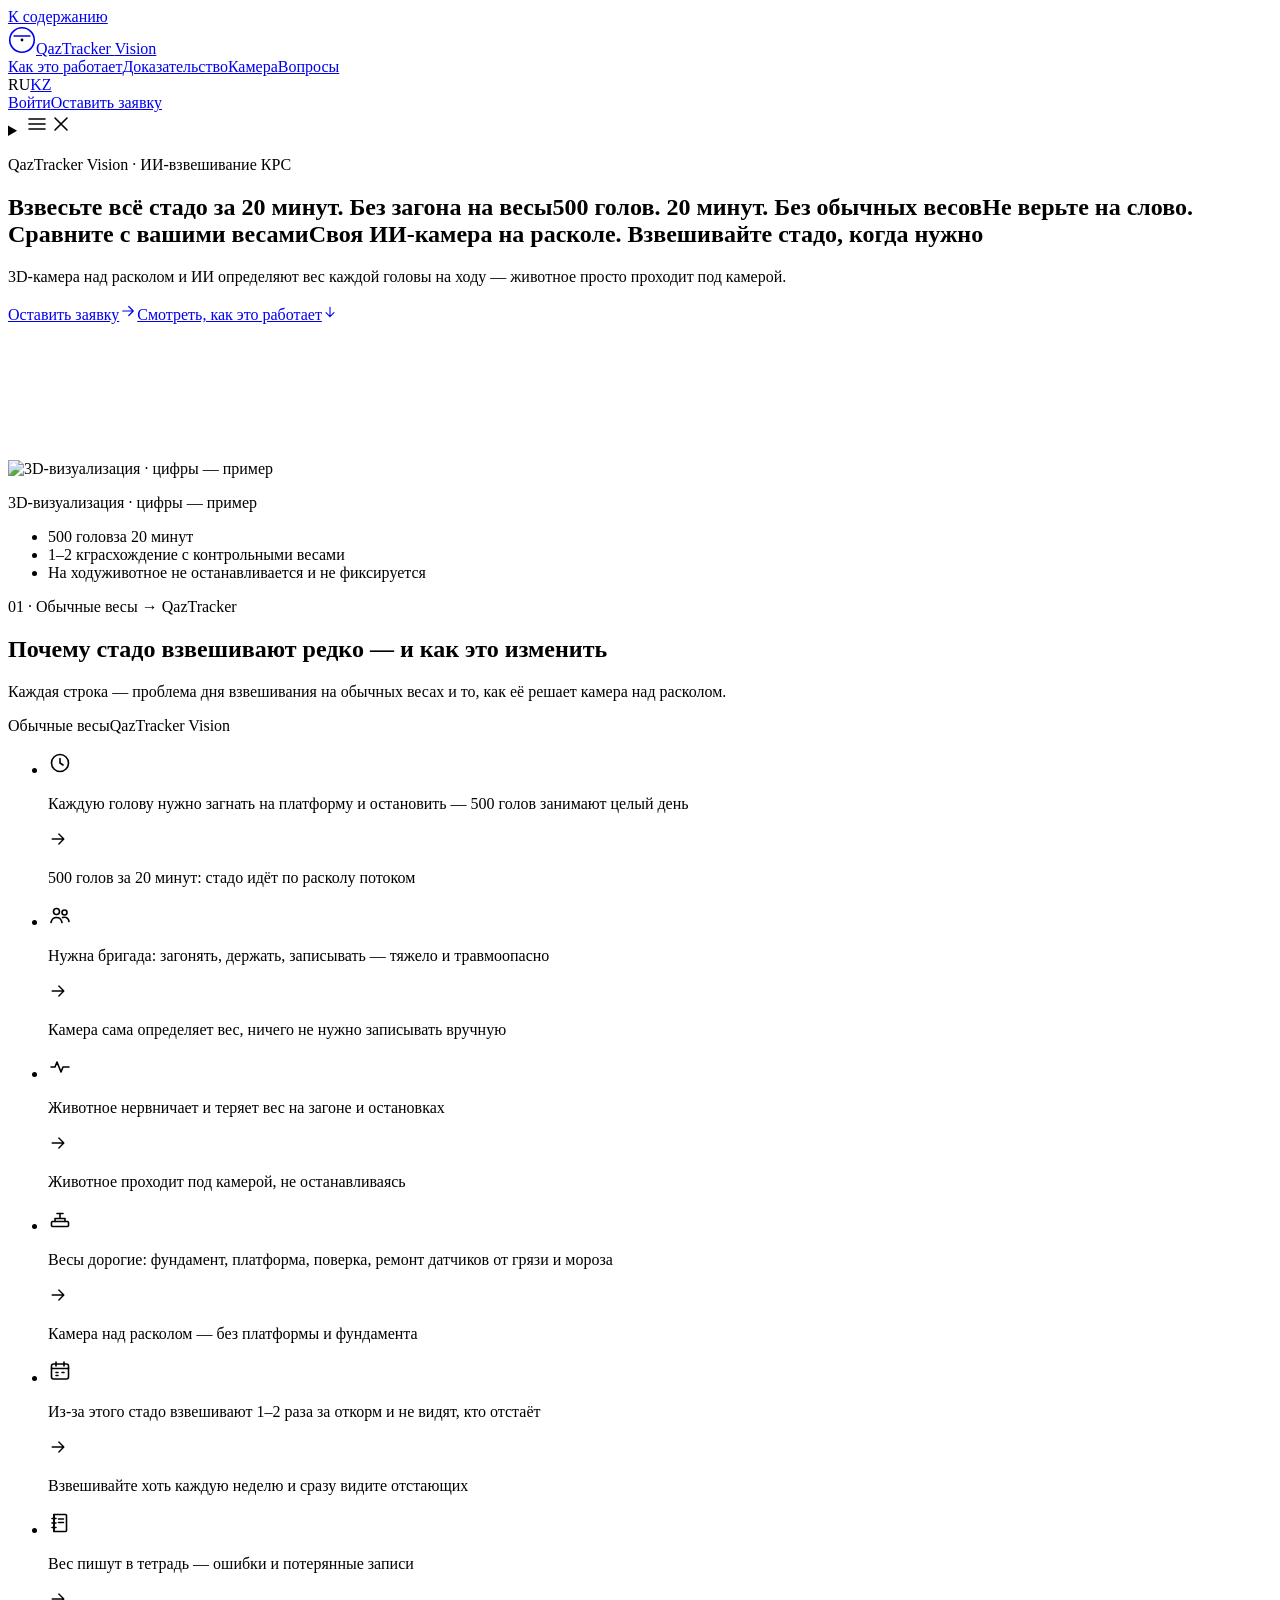
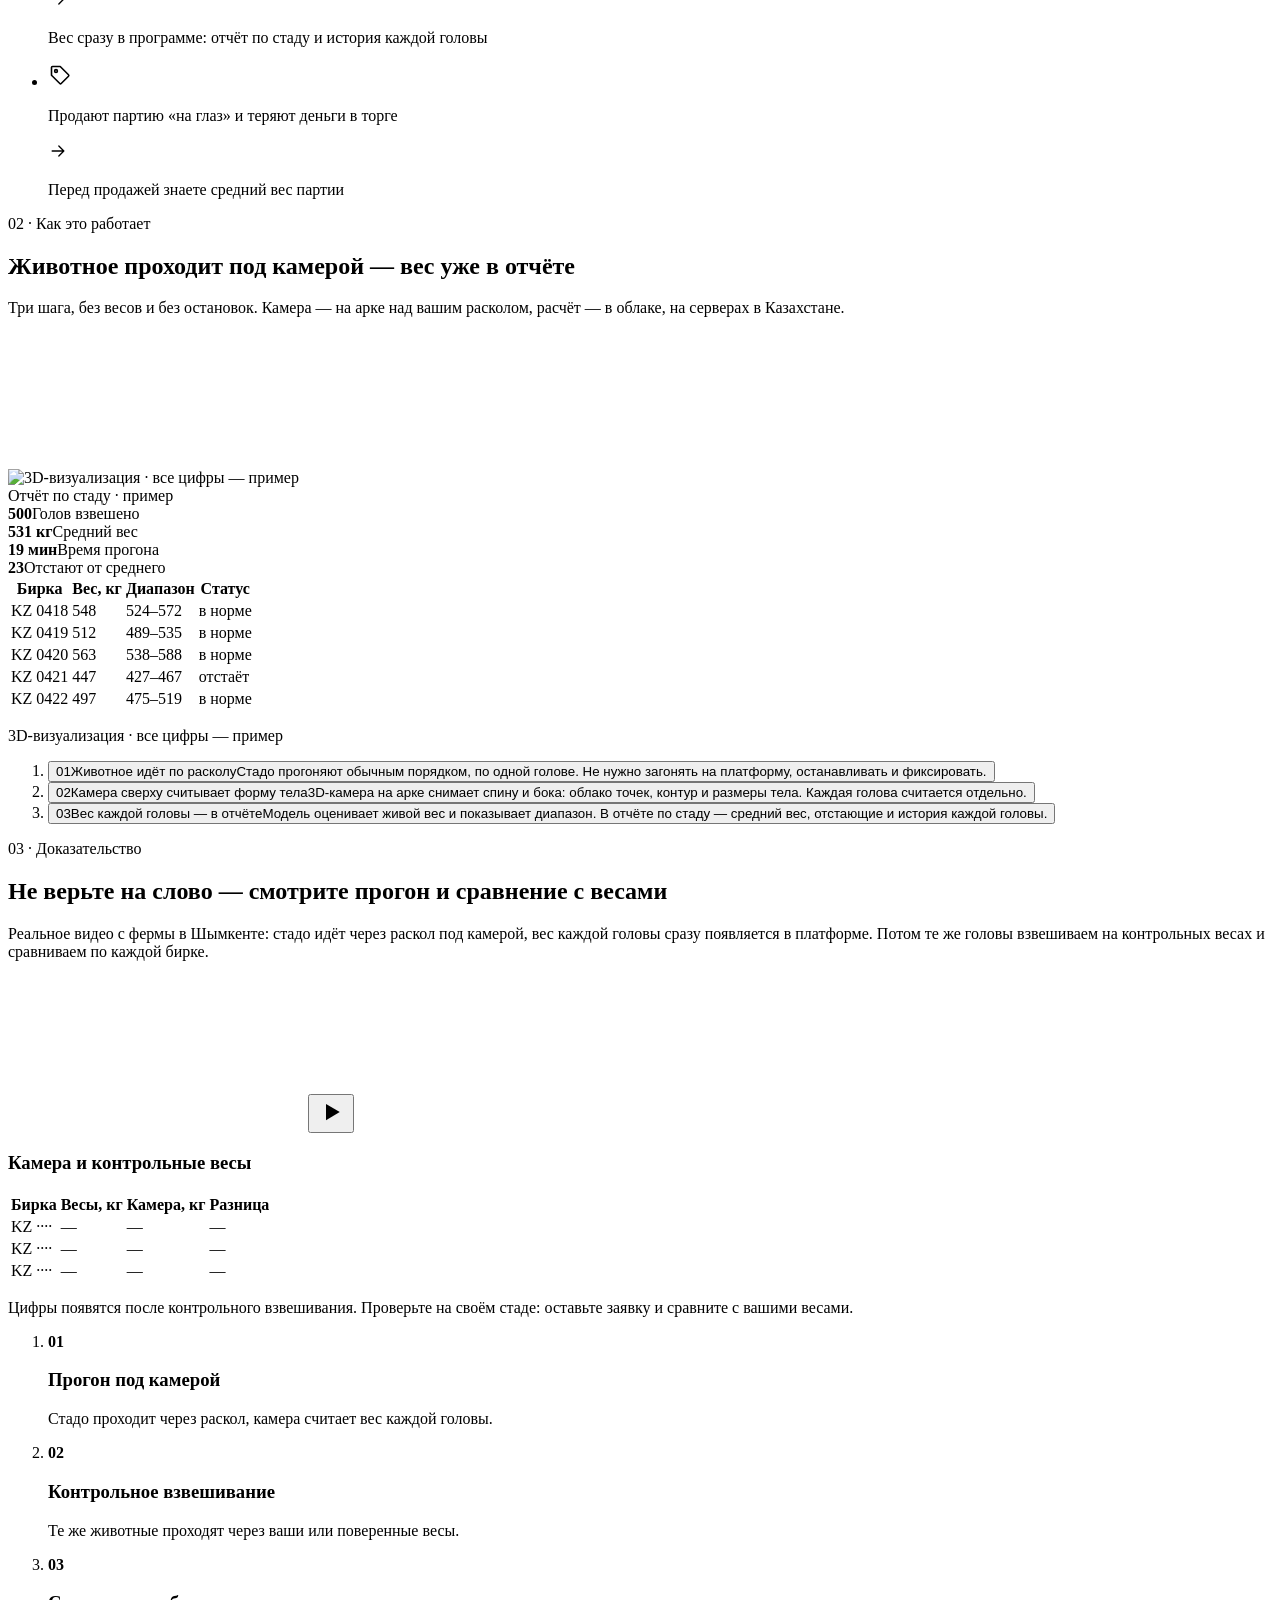
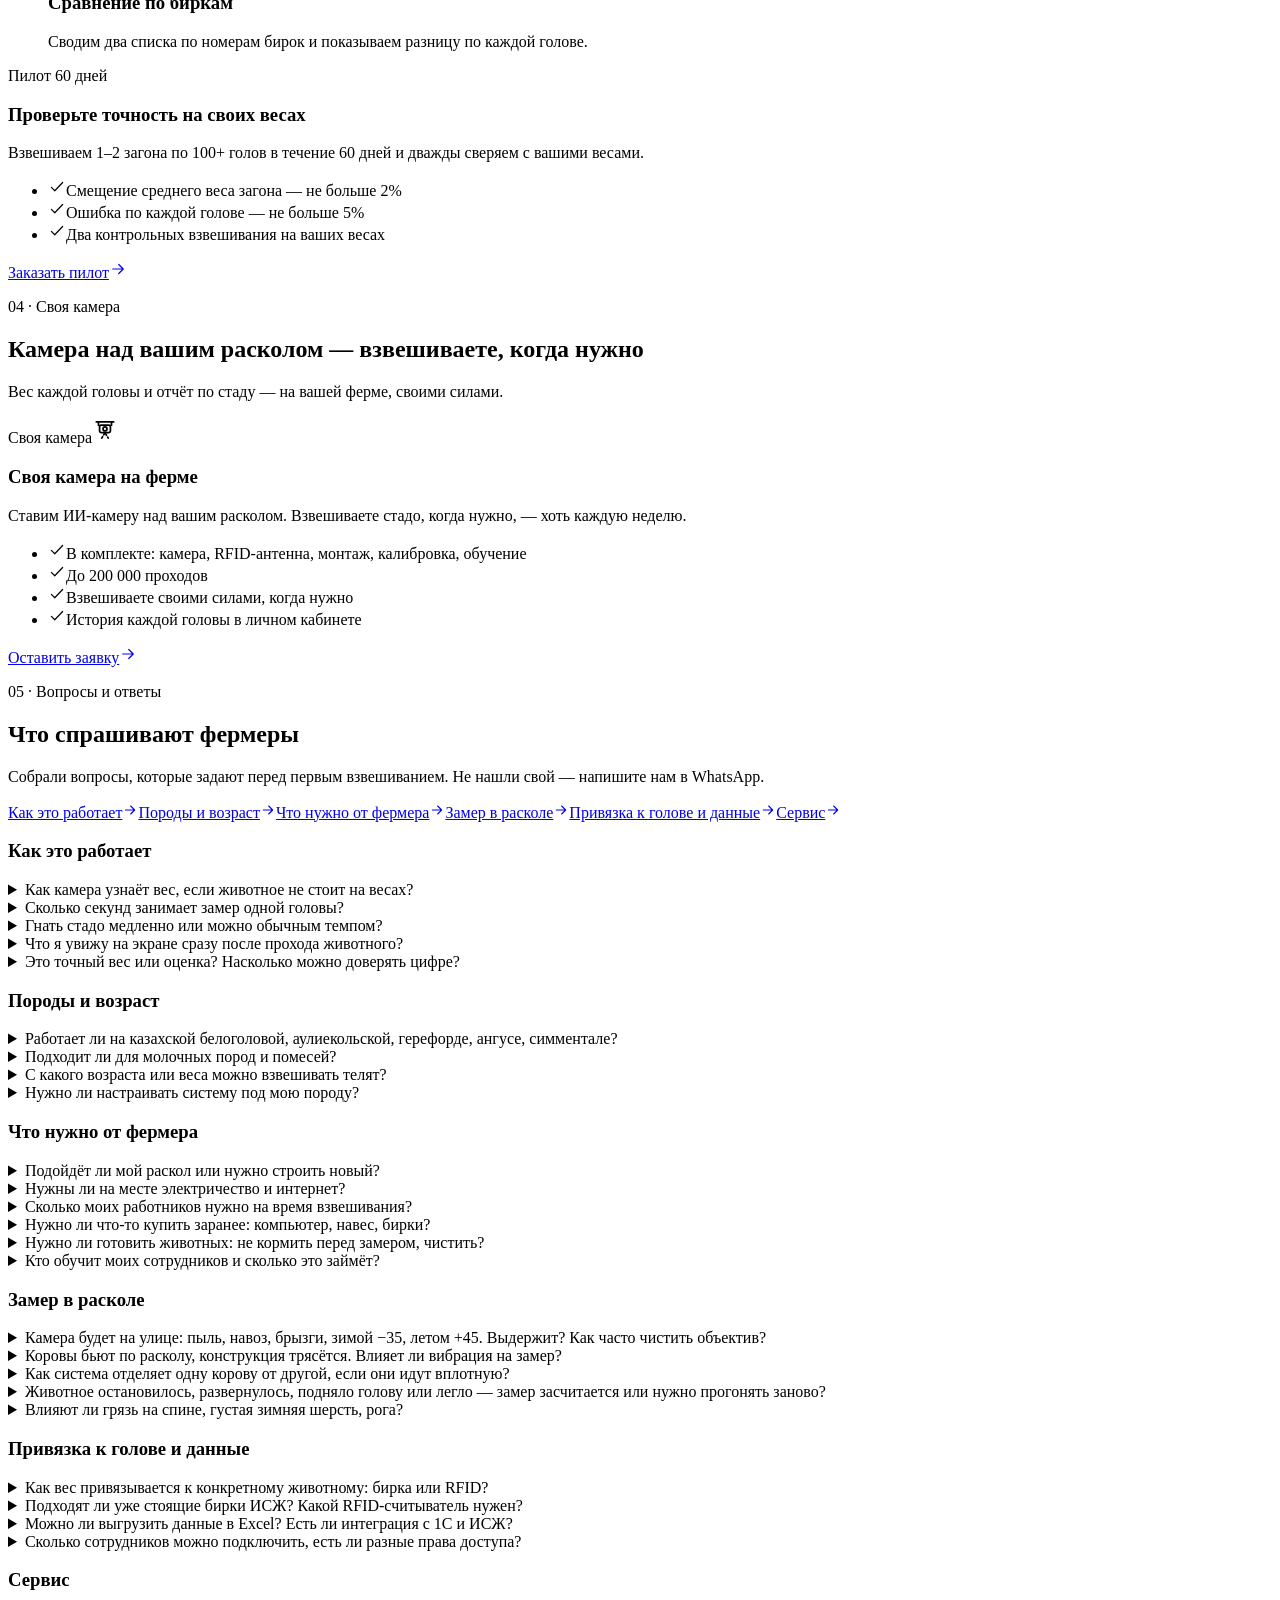
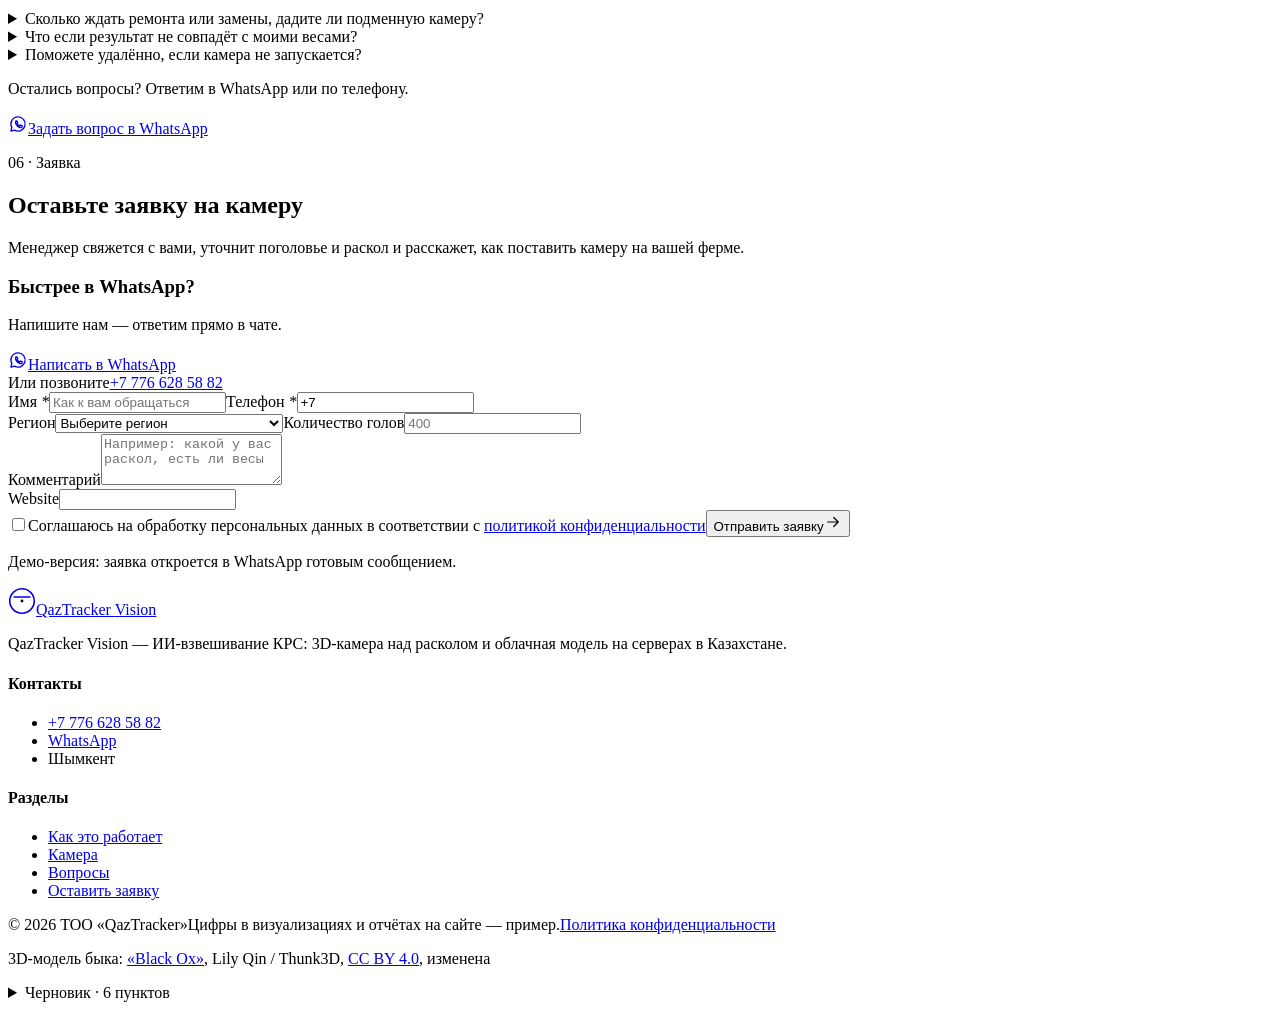
==== commit 13bc0240: "Обновление демо-копии лендинга: подвал, форма заявки, видео Co-Authored-By: Claude Opus 5.5 <noreply" ====
--- a/index.html
+++ b/index.html
@@ -1,5 +1,7 @@
-<!DOCTYPE html><html lang="ru" class="b31vhq_variable jDEytq_variable"><head><meta charSet="utf-8"/><meta name="viewport" content="width=device-width, initial-scale=1"/><link rel="preload" href="/qaztracker-vision-landing-v2/_next/static/media/07935285219a259d-s.p.1qq4vpdcun5oj.woff2" as="font" crossorigin="" type="font/woff2"/><link rel="preload" href="/qaztracker-vision-landing-v2/_next/static/media/605ce01b664af129-s.p.0wgildi0cnwt9.woff2" as="font" crossorigin="" type="font/woff2"/><link rel="stylesheet" href="/qaztracker-vision-landing-v2/_next/static/chunks/3q262i63vud-u.css" data-precedence="next"/><link rel="stylesheet" href="/qaztracker-vision-landing-v2/_next/static/chunks/07tnbfkoouzlc.css" data-precedence="next"/><link rel="preload" as="script" fetchPriority="low" href="/qaztracker-vision-landing-v2/_next/static/chunks/1yg4x5e3obwvr.js"/><script src="/qaztracker-vision-landing-v2/_next/static/chunks/242x7dx0zu3hf.js" async=""></script><script src="/qaztracker-vision-landing-v2/_next/static/chunks/0f8uddcniwing.js" async=""></script><script src="/qaztracker-vision-landing-v2/_next/static/chunks/3y2aqkhbivh22.js" async=""></script><script src="/qaztracker-vision-landing-v2/_next/static/chunks/turbopack-2w-dzhgaosq-o.js" async=""></script><script src="/qaztracker-vision-landing-v2/_next/static/chunks/0a-rekt06v0sv.js" async=""></script><script src="/qaztracker-vision-landing-v2/_next/static/chunks/1mdvp0z59dudi.js" async=""></script><script src="/qaztracker-vision-landing-v2/_next/static/chunks/1ez4y5wj-r01j.js" async=""></script><meta name="theme-color" content="#1a1713"/><meta name="next-size-adjust" content=""/><title>QazTracker Vision — взвешивание КРС без весов: 3D-камера и ИИ</title><meta name="description" content="Взвесьте всё стадо за 20 минут без загона на весы: 3D-камера над расколом и ИИ определяют вес каждой головы на ходу. Своя камера на вашей ферме."/><meta name="robots" content="noindex, nofollow"/><link rel="canonical" href="https://daulet-rama.github.io/qaztracker-vision-landing-v2/"/><link rel="alternate" hrefLang="ru" href="https://daulet-rama.github.io/qaztracker-vision-landing-v2/"/><link rel="alternate" hrefLang="kk" href="https://daulet-rama.github.io/qaztracker-vision-landing-v2/kz"/><link rel="alternate" hrefLang="x-default" href="https://daulet-rama.github.io/qaztracker-vision-landing-v2/"/><meta name="format-detection" content="telephone=no"/><meta property="og:title" content="QazTracker Vision — взвешивание КРС без весов: 3D-камера и ИИ"/><meta property="og:description" content="Взвесьте всё стадо за 20 минут без загона на весы: 3D-камера над расколом и ИИ определяют вес каждой головы на ходу. Своя камера на вашей ферме."/><meta property="og:url" content="https://daulet-rama.github.io/qaztracker-vision-landing-v2/"/><meta property="og:site_name" content="QazTracker Vision"/><meta property="og:locale" content="ru_KZ"/><meta property="og:image" content="https://daulet-rama.github.io/qaztracker-vision-landing-v2/img/og-ru.jpg"/><meta property="og:type" content="website"/><meta name="twitter:card" content="summary_large_image"/><meta name="twitter:title" content="QazTracker Vision — взвешивание КРС без весов: 3D-камера и ИИ"/><meta name="twitter:description" content="Взвесьте всё стадо за 20 минут без загона на весы: 3D-камера над расколом и ИИ определяют вес каждой головы на ходу. Своя камера на вашей ферме."/><meta name="twitter:image" content="https://daulet-rama.github.io/qaztracker-vision-landing-v2/img/og-ru.jpg"/><link rel="icon" href="/qaztracker-vision-landing-v2/favicon.svg"/><script>(function(){
+<!DOCTYPE html><html lang="ru" class="b31vhq_variable jDEytq_variable"><head><meta charSet="utf-8"/><meta name="viewport" content="width=device-width, initial-scale=1"/><link rel="preload" href="/qaztracker-vision-landing-v2/_next/static/media/07935285219a259d-s.p.1qq4vpdcun5oj.woff2" as="font" crossorigin="" type="font/woff2"/><link rel="preload" href="/qaztracker-vision-landing-v2/_next/static/media/605ce01b664af129-s.p.0wgildi0cnwt9.woff2" as="font" crossorigin="" type="font/woff2"/><link rel="stylesheet" href="/qaztracker-vision-landing-v2/_next/static/chunks/1qcuo3bt3hkni.css" data-precedence="next"/><link rel="stylesheet" href="/qaztracker-vision-landing-v2/_next/static/chunks/07tnbfkoouzlc.css" data-precedence="next"/><link rel="preload" as="script" fetchPriority="low" href="/qaztracker-vision-landing-v2/_next/static/chunks/1yg4x5e3obwvr.js"/><script src="/qaztracker-vision-landing-v2/_next/static/chunks/242x7dx0zu3hf.js" async=""></script><script src="/qaztracker-vision-landing-v2/_next/static/chunks/0f8uddcniwing.js" async=""></script><script src="/qaztracker-vision-landing-v2/_next/static/chunks/3y2aqkhbivh22.js" async=""></script><script src="/qaztracker-vision-landing-v2/_next/static/chunks/turbopack-2w-dzhgaosq-o.js" async=""></script><script src="/qaztracker-vision-landing-v2/_next/static/chunks/0a-rekt06v0sv.js" async=""></script><script src="/qaztracker-vision-landing-v2/_next/static/chunks/0kejfmcp5vo1b.js" async=""></script><script src="/qaztracker-vision-landing-v2/_next/static/chunks/3097mb2svdhl-.js" async=""></script><meta name="theme-color" content="#1a1713"/><meta name="next-size-adjust" content=""/><title>QazTracker Vision — взвешивание КРС без весов: 3D-камера и ИИ</title><meta name="description" content="Взвесьте всё стадо за 20 минут без загона на весы: 3D-камера над расколом и ИИ определяют вес каждой головы на ходу. Своя камера на вашей ферме."/><meta name="robots" content="noindex, nofollow"/><link rel="canonical" href="https://daulet-rama.github.io/qaztracker-vision-landing-v2/"/><link rel="alternate" hrefLang="ru" href="https://daulet-rama.github.io/qaztracker-vision-landing-v2/"/><link rel="alternate" hrefLang="kk" href="https://daulet-rama.github.io/qaztracker-vision-landing-v2/kz"/><link rel="alternate" hrefLang="x-default" href="https://daulet-rama.github.io/qaztracker-vision-landing-v2/"/><meta name="format-detection" content="telephone=no"/><meta property="og:title" content="QazTracker Vision — взвешивание КРС без весов: 3D-камера и ИИ"/><meta property="og:description" content="Взвесьте всё стадо за 20 минут без загона на весы: 3D-камера над расколом и ИИ определяют вес каждой головы на ходу. Своя камера на вашей ферме."/><meta property="og:url" content="https://daulet-rama.github.io/qaztracker-vision-landing-v2/"/><meta property="og:site_name" content="QazTracker Vision"/><meta property="og:locale" content="ru_KZ"/><meta property="og:image" content="https://daulet-rama.github.io/qaztracker-vision-landing-v2/img/og-ru.jpg"/><meta property="og:type" content="website"/><meta name="twitter:card" content="summary_large_image"/><meta name="twitter:title" content="QazTracker Vision — взвешивание КРС без весов: 3D-камера и ИИ"/><meta name="twitter:description" content="Взвесьте всё стадо за 20 минут без загона на весы: 3D-камера над расколом и ИИ определяют вес каждой головы на ходу. Своя камера на вашей ферме."/><meta name="twitter:image" content="https://daulet-rama.github.io/qaztracker-vision-landing-v2/img/og-ru.jpg"/><link rel="icon" href="/qaztracker-vision-landing-v2/favicon.svg"/><script>(function(){
 var d=document.documentElement;d.classList.add('js');
+window.addEventListener('error',function(){d.classList.remove('js')},true);
+setTimeout(function(){if(!window.__qtReady)d.classList.remove('js')},10000);
 var C={"offers":["speed","accuracy","camera"],"ab":{"enabled":false,"items":[]},"ga4":"","ym":"","px":""},q=null;try{q=new URLSearchParams(location.search)}catch(e){}
 var h='default',o=q&&q.get('offer');
 try{
@@ -25,4 +27,4 @@
 ym(Number(C.ym),'init',{clickmap:true,trackLinks:true,accurateTrackBounce:true,params:{hero_variant:h}})}
 if(C.px){!function(f){if(f.fbq)return;var n=f.fbq=function(){n.callMethod?n.callMethod.apply(n,arguments):n.queue.push(arguments)};
 if(!f._fbq)f._fbq=n;n.push=n;n.loaded=!0;n.version='2.0';n.queue=[]}(window);fbq('init',C.px);fbq('track','PageView')}
-})();</script><style>html[data-h]:not([data-h="default"]) .hv[data-hv="default"]{display:none}html[data-h="o-speed"] .hv[data-hv="o-speed"]{display:inline}html[data-h="o-accuracy"] .hv[data-hv="o-accuracy"]{display:inline}html[data-h="o-camera"] .hv[data-hv="o-camera"]{display:inline}</style><script src="/qaztracker-vision-landing-v2/_next/static/chunks/0cz1d0mv5g_q7.js" noModule=""></script></head><body><div hidden=""><!--$--><!--/$--></div><script type="application/ld+json">{"@context":"https://schema.org","@type":"Organization","name":"ТОО «QazTracker»","brand":"QazTracker Vision","url":"https://daulet-rama.github.io/qaztracker-vision-landing-v2/","telephone":"+77766285882","address":{"@type":"PostalAddress","addressLocality":"Шымкент","addressCountry":"KZ"}}</script><a class="skip-link" href="#main">К содержанию</a><header class="header"><div class="wrap header__bar"><a class="brand" href="/qaztracker-vision-landing-v2/" aria-label="QazTracker Vision"><svg width="28" height="28" viewBox="0 0 32 32" aria-hidden="true" focusable="false"><circle cx="16" cy="16" r="14" fill="none" stroke="currentColor" stroke-width="1.8"></circle><path d="M7 11.5h18" stroke="currentColor" stroke-width="1.8" stroke-linecap="round"></path><path d="M16 11.5v4" stroke="var(--gold)" stroke-width="1.8" stroke-linecap="round"></path><path d="M11 24.5l5-8 5 8" fill="none" stroke="var(--gold)" stroke-width="1.4" stroke-dasharray="1.6 2.2" stroke-linecap="round"></path><circle cx="16" cy="16" r="1.6" fill="var(--gold)"></circle></svg><span class="brand__name">QazTracker <span class="brand__sub">Vision</span></span></a><nav class="nav" aria-label="Разделы"><a href="#how">Как это работает</a><a href="#proof">Доказательство</a><a href="#formats">Камера</a><a href="#faq">Вопросы</a></nav><div class="header__actions"><div class="lang" role="group" aria-label="Язык / Тіл"><span aria-current="true">RU</span><a href="/qaztracker-vision-landing-v2/kz" hrefLang="kk" lang="kk" data-lang="kz" data-track="lang_switch" data-to="kz">KZ</a></div><a class="header__login" href="#" data-track="cta_click" data-cta="header_login">Войти</a><a class="btn btn--sm header__cta" href="#lead" data-track="cta_click" data-cta="header_lead">Оставить заявку</a><details class="mnav"><summary aria-label="Меню"><svg width="24" height="24" viewBox="0 0 24 24" fill="none" stroke="currentColor" stroke-width="1.6" stroke-linecap="round" stroke-linejoin="round" aria-hidden="true" focusable="false" class="i-menu"><path d="M4 7h16M4 12h16M4 17h16"></path></svg><svg width="24" height="24" viewBox="0 0 24 24" fill="none" stroke="currentColor" stroke-width="1.6" stroke-linecap="round" stroke-linejoin="round" aria-hidden="true" focusable="false" class="i-close"><path d="M6 6l12 12M18 6L6 18"></path></svg></summary><div class="mnav__panel"><nav aria-label="Разделы"><a href="#how">Как это работает<svg width="18" height="18" viewBox="0 0 24 24" fill="none" stroke="currentColor" stroke-width="1.6" stroke-linecap="round" stroke-linejoin="round" aria-hidden="true" focusable="false"><path d="M5 12h14M13 6l6 6-6 6"></path></svg></a><a href="#proof">Доказательство<svg width="18" height="18" viewBox="0 0 24 24" fill="none" stroke="currentColor" stroke-width="1.6" stroke-linecap="round" stroke-linejoin="round" aria-hidden="true" focusable="false"><path d="M5 12h14M13 6l6 6-6 6"></path></svg></a><a href="#formats">Камера<svg width="18" height="18" viewBox="0 0 24 24" fill="none" stroke="currentColor" stroke-width="1.6" stroke-linecap="round" stroke-linejoin="round" aria-hidden="true" focusable="false"><path d="M5 12h14M13 6l6 6-6 6"></path></svg></a><a href="#faq">Вопросы<svg width="18" height="18" viewBox="0 0 24 24" fill="none" stroke="currentColor" stroke-width="1.6" stroke-linecap="round" stroke-linejoin="round" aria-hidden="true" focusable="false"><path d="M5 12h14M13 6l6 6-6 6"></path></svg></a></nav><a class="btn btn--block" href="#lead" data-track="cta_click" data-cta="menu_lead">Оставить заявку<svg width="18" height="18" viewBox="0 0 24 24" fill="none" stroke="currentColor" stroke-width="1.6" stroke-linecap="round" stroke-linejoin="round" aria-hidden="true" focusable="false" class="arrow"><path d="M5 12h14M13 6l6 6-6 6"></path></svg></a><div class="mnav__meta"><a href="tel:+77766285882" data-track="phone_click" data-placement="menu">+7 776 628 58 82</a><a href="#" data-track="cta_click" data-cta="menu_login">Войти</a></div></div></details></div></div></header><main id="main"><section class="hero" id="top" aria-labelledby="hero-title"><div class="wrap"><div class="hero__grid"><p class="kicker">QazTracker Vision · ИИ-взвешивание КРС</p><h1 class="hero__title" id="hero-title"><span class="hv" data-hv="default">Взвесьте всё стадо за 20 минут. Без загона на весы</span><span class="hv" data-hv="o-speed">500 голов. 20 минут. Без обычных весов</span><span class="hv" data-hv="o-accuracy">Не верьте на слово. Сравните с вашими весами</span><span class="hv" data-hv="o-camera">Своя ИИ-камера на расколе. Взвешивайте стадо, когда нужно</span></h1><p class="hero__sub">3D-камера над расколом и ИИ определяют вес каждой головы на ходу — животное просто проходит под камерой.</p><div class="hero__ctas"><a class="btn" href="#lead" data-track="cta_click" data-cta="hero_lead">Оставить заявку<svg width="18" height="18" viewBox="0 0 24 24" fill="none" stroke="currentColor" stroke-width="1.6" stroke-linecap="round" stroke-linejoin="round" aria-hidden="true" focusable="false" class="arrow"><path d="M5 12h14M13 6l6 6-6 6"></path></svg></a><a class="link-arrow" href="#how" data-track="cta_click" data-cta="hero_how">Смотреть, как это работает<svg width="16" height="16" viewBox="0 0 24 24" fill="none" stroke="currentColor" stroke-width="1.6" stroke-linecap="round" stroke-linejoin="round" aria-hidden="true" focusable="false"><path d="M12 5v14M6 13l6 6 6-6"></path></svg></a></div></div><div class="hero__visual"><div class="visual"><picture><source media="(min-width: 1024px)" srcSet="/qaztracker-vision-landing-v2/img/scene/hero-poster-wide.avif" type="image/avif"/><source media="(min-width: 1024px)" srcSet="/qaztracker-vision-landing-v2/img/scene/hero-poster-wide.webp" type="image/webp"/><source srcSet="/qaztracker-vision-landing-v2/img/scene/hero-poster-portrait.avif" type="image/avif"/><img class="visual__poster" src="/qaztracker-vision-landing-v2/img/scene/hero-poster-portrait.webp" alt="3D-визуализация · цифры — пример" decoding="async" loading="eager" fetchPriority="high"/></picture><video class="visual__video" muted="" loop="" playsInline="" preload="none" aria-hidden="true" style="opacity:0"></video><div class="visual__stage"></div></div><p class="hero__caption">3D-визуализация · цифры — пример</p></div></div><div class="wrap hero__stats"><ul class="stats"><li class="stat"><span class="stat__value">500 голов</span><span class="stat__caption">за 20 минут</span></li><li class="stat" data-review=""><span class="stat__value">1–2 кг</span><span class="stat__caption">расхождение с контрольными весами</span></li><li class="stat"><span class="stat__value">На ходу</span><span class="stat__caption">животное не останавливается и не фиксируется</span></li></ul></div></section><section class="section section--paper" id="pains" aria-labelledby="pains-title"><div class="wrap"><div class="section-head" data-reveal="true"><p class="kicker">01 · Обычные весы → QazTracker</p><h2 class="h2" id="pains-title">Почему стадо взвешивают редко — и как это изменить<!-- --> </h2><p class="lead">Каждая строка — проблема дня взвешивания на обычных весах и то, как её решает камера над расколом.</p></div><div class="pains__labels" aria-hidden="true"><span></span><span>Обычные весы</span><span></span><span>QazTracker Vision</span></div><ul class="pains__list"><li class="pain" data-reveal="true" style="--d:0ms"><span class="pain__icon"><svg width="24" height="24" viewBox="0 0 24 24" fill="none" stroke="currentColor" stroke-width="1.6" stroke-linecap="round" stroke-linejoin="round" aria-hidden="true" focusable="false"><circle cx="12" cy="12" r="8.5"></circle><path d="M12 7.5V12l3 2"></path></svg></span><p class="pain__before" data-label="Обычные весы">Каждую голову нужно загнать на платформу и остановить — 500 голов занимают целый день</p><span class="pain__arrow" aria-hidden="true"><svg width="20" height="20" viewBox="0 0 24 24" fill="none" stroke="currentColor" stroke-width="1.6" stroke-linecap="round" stroke-linejoin="round" aria-hidden="true" focusable="false"><path d="M5 12h14M13 6l6 6-6 6"></path></svg></span><p class="pain__after" data-label="QazTracker Vision">500 голов за 20 минут: стадо идёт по расколу потоком</p></li><li class="pain" data-reveal="true" style="--d:40ms"><span class="pain__icon"><svg width="24" height="24" viewBox="0 0 24 24" fill="none" stroke="currentColor" stroke-width="1.6" stroke-linecap="round" stroke-linejoin="round" aria-hidden="true" focusable="false"><circle cx="8.5" cy="8.5" r="3"></circle><circle cx="16.5" cy="9.5" r="2.5"></circle><path d="M3 19.5c.6-3.2 2.8-5 5.5-5s4.9 1.8 5.5 5M14.5 14.6c.6-.2 1.3-.3 2-.3 2.3 0 4 1.5 4.5 4.2"></path></svg></span><p class="pain__before" data-label="Обычные весы">Нужна бригада: загонять, держать, записывать — тяжело и травмоопасно</p><span class="pain__arrow" aria-hidden="true"><svg width="20" height="20" viewBox="0 0 24 24" fill="none" stroke="currentColor" stroke-width="1.6" stroke-linecap="round" stroke-linejoin="round" aria-hidden="true" focusable="false"><path d="M5 12h14M13 6l6 6-6 6"></path></svg></span><p class="pain__after" data-label="QazTracker Vision">Камера сама определяет вес, ничего не нужно записывать вручную</p></li><li class="pain" data-reveal="true" style="--d:80ms"><span class="pain__icon"><svg width="24" height="24" viewBox="0 0 24 24" fill="none" stroke="currentColor" stroke-width="1.6" stroke-linecap="round" stroke-linejoin="round" aria-hidden="true" focusable="false"><path d="M3 12h4l2-5 4 10 2-5h6"></path></svg></span><p class="pain__before" data-label="Обычные весы">Животное нервничает и теряет вес на загоне и остановках</p><span class="pain__arrow" aria-hidden="true"><svg width="20" height="20" viewBox="0 0 24 24" fill="none" stroke="currentColor" stroke-width="1.6" stroke-linecap="round" stroke-linejoin="round" aria-hidden="true" focusable="false"><path d="M5 12h14M13 6l6 6-6 6"></path></svg></span><p class="pain__after" data-label="QazTracker Vision">Животное проходит под камерой, не останавливаясь</p></li><li class="pain" data-reveal="true" style="--d:120ms"><span class="pain__icon"><svg width="24" height="24" viewBox="0 0 24 24" fill="none" stroke="currentColor" stroke-width="1.6" stroke-linecap="round" stroke-linejoin="round" aria-hidden="true" focusable="false"><rect x="3.5" y="14.5" width="17" height="5" rx="1"></rect><path d="M7 14.5v-3h10v3M12 11.5V6.5M9 6.5h6"></path></svg></span><p class="pain__before" data-label="Обычные весы">Весы дорогие: фундамент, платформа, поверка, ремонт датчиков от грязи и мороза</p><span class="pain__arrow" aria-hidden="true"><svg width="20" height="20" viewBox="0 0 24 24" fill="none" stroke="currentColor" stroke-width="1.6" stroke-linecap="round" stroke-linejoin="round" aria-hidden="true" focusable="false"><path d="M5 12h14M13 6l6 6-6 6"></path></svg></span><p class="pain__after" data-label="QazTracker Vision">Камера над расколом — без платформы и фундамента</p></li><li class="pain" data-reveal="true" style="--d:160ms"><span class="pain__icon"><svg width="24" height="24" viewBox="0 0 24 24" fill="none" stroke="currentColor" stroke-width="1.6" stroke-linecap="round" stroke-linejoin="round" aria-hidden="true" focusable="false"><rect x="3.5" y="5" width="17" height="15" rx="2"></rect><path d="M3.5 9.5h17M8 3v4M16 3v4M8 13.5h2M14 13.5h2M8 16.5h2"></path></svg></span><p class="pain__before" data-label="Обычные весы">Из-за этого стадо взвешивают 1–2 раза за откорм и не видят, кто отстаёт</p><span class="pain__arrow" aria-hidden="true"><svg width="20" height="20" viewBox="0 0 24 24" fill="none" stroke="currentColor" stroke-width="1.6" stroke-linecap="round" stroke-linejoin="round" aria-hidden="true" focusable="false"><path d="M5 12h14M13 6l6 6-6 6"></path></svg></span><p class="pain__after" data-label="QazTracker Vision">Взвешивайте хоть каждую неделю и сразу видите отстающих</p></li><li class="pain" data-reveal="true" style="--d:200ms"><span class="pain__icon"><svg width="24" height="24" viewBox="0 0 24 24" fill="none" stroke="currentColor" stroke-width="1.6" stroke-linecap="round" stroke-linejoin="round" aria-hidden="true" focusable="false"><path d="M6 3.5h11.5a1 1 0 011 1v15a1 1 0 01-1 1H6z"></path><path d="M6 3.5v17M4 7.5h4M4 12h4M4 16.5h4M10.5 8h5M10.5 11.5h5"></path></svg></span><p class="pain__before" data-label="Обычные весы">Вес пишут в тетрадь — ошибки и потерянные записи</p><span class="pain__arrow" aria-hidden="true"><svg width="20" height="20" viewBox="0 0 24 24" fill="none" stroke="currentColor" stroke-width="1.6" stroke-linecap="round" stroke-linejoin="round" aria-hidden="true" focusable="false"><path d="M5 12h14M13 6l6 6-6 6"></path></svg></span><p class="pain__after" data-label="QazTracker Vision">Вес сразу в программе: отчёт по стаду и история каждой головы</p></li><li class="pain" data-reveal="true" style="--d:240ms"><span class="pain__icon"><svg width="24" height="24" viewBox="0 0 24 24" fill="none" stroke="currentColor" stroke-width="1.6" stroke-linecap="round" stroke-linejoin="round" aria-hidden="true" focusable="false"><path d="M3.5 12.2V4.5a1 1 0 011-1h7.7l8.3 8.3a1 1 0 010 1.4l-7.3 7.3a1 1 0 01-1.4 0z"></path><circle cx="8" cy="8" r="1.4"></circle></svg></span><p class="pain__before" data-label="Обычные весы">Продают партию «на глаз» и теряют деньги в торге</p><span class="pain__arrow" aria-hidden="true"><svg width="20" height="20" viewBox="0 0 24 24" fill="none" stroke="currentColor" stroke-width="1.6" stroke-linecap="round" stroke-linejoin="round" aria-hidden="true" focusable="false"><path d="M5 12h14M13 6l6 6-6 6"></path></svg></span><p class="pain__after" data-label="QazTracker Vision">Перед продажей знаете средний вес партии</p></li></ul></div></section><section class="section section--stage how" id="how" aria-labelledby="how-title"><div class="wrap"><div class="section-head" data-reveal="true"><p class="kicker">02 · Как это работает</p><h2 class="h2" id="how-title">Животное проходит под камерой — вес уже в отчёте<!-- --> </h2><p class="lead">Три шага, без весов и без остановок. Камера — на арке над вашим расколом, расчёт — в облаке, на серверах в Казахстане.</p></div><div class="how__layout"><div class="how__stage" data-reveal="true"><div class="visual"><picture><source media="(min-width: 1024px)" srcSet="/qaztracker-vision-landing-v2/img/scene/full-poster.avif" type="image/avif"/><source media="(min-width: 1024px)" srcSet="/qaztracker-vision-landing-v2/img/scene/full-poster.webp" type="image/webp"/><source srcSet="/qaztracker-vision-landing-v2/img/scene/full-poster.avif" type="image/avif"/><img class="visual__poster" src="/qaztracker-vision-landing-v2/img/scene/full-poster.webp" alt="3D-визуализация · все цифры — пример" decoding="async" loading="lazy" fetchPriority="auto"/></picture><video class="visual__video" muted="" loop="" playsInline="" preload="none" aria-hidden="true" style="opacity:0"></video><div class="visual__stage"></div></div><div class="report" aria-hidden="true"><div class="report__title"><span>Отчёт по стаду · пример</span></div><div class="report__stats"><div class="report__stat"><b>500</b><span>Голов взвешено</span></div><div class="report__stat"><b>531 кг</b><span>Средний вес</span></div><div class="report__stat"><b>19 мин</b><span>Время прогона</span></div><div class="report__stat"><b>23</b><span>Отстают от среднего</span></div></div><table><thead><tr><th>Бирка</th><th>Вес, кг</th><th>Диапазон</th><th>Статус</th></tr></thead><tbody><tr><td>KZ 0418</td><td>548</td><td>524–572</td><td>в норме</td></tr><tr><td>KZ 0419</td><td>512</td><td>489–535</td><td>в норме</td></tr><tr><td>KZ 0420</td><td>563</td><td>538–588</td><td>в норме</td></tr><tr><td>KZ 0421</td><td>447</td><td>427–467</td><td class="lag">отстаёт</td></tr><tr><td>KZ 0422</td><td>497</td><td>475–519</td><td>в норме</td></tr></tbody></table></div><p class="how__caption">3D-визуализация · все цифры — пример</p></div><ol class="steps"><li data-reveal="true" style="--d:0ms"><button type="button" class="step is-active" aria-pressed="true"><span class="step__bar"></span><span class="step__num">0<!-- -->1</span><span class="step__title">Животное идёт по расколу</span><span class="step__text">Стадо прогоняют обычным порядком, по одной голове. Не нужно загонять на платформу, останавливать и фиксировать.</span></button></li><li data-reveal="true" style="--d:80ms"><button type="button" class="step" aria-pressed="false"><span class="step__bar"></span><span class="step__num">0<!-- -->2</span><span class="step__title">Камера сверху считывает форму тела</span><span class="step__text">3D-камера на арке снимает спину и бока: облако точек, контур и размеры тела. Каждая голова считается отдельно.</span></button></li><li data-reveal="true" style="--d:160ms"><button type="button" class="step" aria-pressed="false"><span class="step__bar"></span><span class="step__num">0<!-- -->3</span><span class="step__title">Вес каждой головы — в отчёте</span><span class="step__text">Модель оценивает живой вес и показывает диапазон. В отчёте по стаду — средний вес, отстающие и история каждой головы.</span></button></li></ol></div></div></section><section class="section section--sunk" id="proof" aria-labelledby="proof-title"><div class="wrap"><div class="section-head" data-reveal="true"><p class="kicker">03 · Доказательство</p><h2 class="h2" id="proof-title">Не верьте на слово — смотрите прогон и сравнение с весами<!-- --> </h2><p class="lead">Реальное видео с фермы в Шымкенте: стадо идёт через раскол под камерой, вес каждой головы сразу появляется в платформе. Потом те же головы взвешиваем на контрольных весах и сравниваем по каждой бирке.</p></div><div class="proof__layout proof__layout--portrait"><div class="proof__video" data-reveal="true"><video playsInline="" preload="none" poster="/qaztracker-vision-landing-v2/img/proof-poster.webp"></video><button type="button" class="proof__play" aria-label="▶"><span><svg width="30" height="30" viewBox="0 0 24 24" fill="none" stroke="currentColor" stroke-width="1.6" stroke-linecap="round" stroke-linejoin="round" aria-hidden="true" focusable="false"><path d="M8 5.5v13l11-6.5z" fill="currentColor" stroke="none"></path></svg></span></button></div><div class="proof__side"><div class="proof__table" data-reveal="true" style="--d:80ms"><h3>Камера и контрольные весы</h3><table class="cmp"><thead><tr><th>Бирка</th><th>Весы, кг</th><th>Камера, кг</th><th>Разница</th></tr></thead><tbody><tr aria-hidden="true"><td class="muted">KZ ····</td><td class="muted">—</td><td class="muted">—</td><td class="muted">—</td></tr><tr aria-hidden="true"><td class="muted">KZ ····</td><td class="muted">—</td><td class="muted">—</td><td class="muted">—</td></tr><tr aria-hidden="true"><td class="muted">KZ ····</td><td class="muted">—</td><td class="muted">—</td><td class="muted">—</td></tr></tbody></table><p class="proof__note">Цифры появятся после контрольного взвешивания. Проверьте на своём стаде: оставьте заявку и сравните с вашими весами.</p></div><ol class="proof__steps"><li class="proof__step" data-reveal="true" style="--d:0ms"><b>0<!-- -->1</b><h3>Прогон под камерой</h3><p>Стадо проходит через раскол, камера считает вес каждой головы.</p></li><li class="proof__step" data-reveal="true" style="--d:60ms"><b>0<!-- -->2</b><h3>Контрольное взвешивание</h3><p>Те же животные проходят через ваши или поверенные весы.</p></li><li class="proof__step" data-reveal="true" style="--d:120ms"><b>0<!-- -->3</b><h3>Сравнение по биркам</h3><p>Сводим два списка по номерам бирок и показываем разницу по каждой голове.</p></li></ol></div></div><div class="pilot" data-reveal="true"><div class="pilot__text"><p class="kicker">Пилот 60 дней</p><h3>Проверьте точность на своих весах</h3><p>Взвешиваем 1–2 загона по 100+ голов в течение 60 дней и дважды сверяем с вашими весами.</p></div><ul class="pilot__list"><li><svg width="18" height="18" viewBox="0 0 24 24" fill="none" stroke="currentColor" stroke-width="1.6" stroke-linecap="round" stroke-linejoin="round" aria-hidden="true" focusable="false"><path d="M4.5 12.5l4.5 4.5 10.5-11"></path></svg><span>Смещение среднего веса загона — не больше 2%</span></li><li><svg width="18" height="18" viewBox="0 0 24 24" fill="none" stroke="currentColor" stroke-width="1.6" stroke-linecap="round" stroke-linejoin="round" aria-hidden="true" focusable="false"><path d="M4.5 12.5l4.5 4.5 10.5-11"></path></svg><span>Ошибка по каждой голове — не больше 5%</span></li><li><svg width="18" height="18" viewBox="0 0 24 24" fill="none" stroke="currentColor" stroke-width="1.6" stroke-linecap="round" stroke-linejoin="round" aria-hidden="true" focusable="false"><path d="M4.5 12.5l4.5 4.5 10.5-11"></path></svg><span>Два контрольных взвешивания на ваших весах</span></li></ul><a class="btn" href="#lead" data-track="cta_click" data-cta="proof_pilot">Заказать пилот<svg width="18" height="18" viewBox="0 0 24 24" fill="none" stroke="currentColor" stroke-width="1.6" stroke-linecap="round" stroke-linejoin="round" aria-hidden="true" focusable="false" class="arrow"><path d="M5 12h14M13 6l6 6-6 6"></path></svg></a></div></div></section><section class="section section--paper" id="formats" aria-labelledby="formats-title"><div class="wrap"><div class="section-head" data-reveal="true"><p class="kicker">04 · Своя камера</p><h2 class="h2" id="formats-title">Камера над вашим расколом — взвешиваете, когда нужно<!-- --> </h2><p class="lead">Вес каждой головы и отчёт по стаду — на вашей ферме, своими силами.</p></div><article class="format format--dark" data-reveal="true"><div class="format__main"><div class="format__top"><span class="format__badge">Своя камера</span><span class="format__icon"><svg width="26" height="26" viewBox="0 0 24 24" fill="none" stroke="currentColor" stroke-width="1.6" stroke-linecap="round" stroke-linejoin="round" aria-hidden="true" focusable="false"><path d="M4 4.5h16M6 4.5v3M18 4.5v3"></path><rect x="7" y="7.5" width="10" height="7" rx="1.5"></rect><circle cx="12" cy="11" r="1.8"></circle><path d="M9 19.5l3-5 3 5" stroke-dasharray="1.5 2"></path></svg></span></div><h3>Своя камера на ферме</h3><p class="format__text">Ставим ИИ-камеру над вашим расколом. Взвешиваете стадо, когда нужно, — хоть каждую неделю.</p></div><ul class="format__bullets"><li><svg width="18" height="18" viewBox="0 0 24 24" fill="none" stroke="currentColor" stroke-width="1.6" stroke-linecap="round" stroke-linejoin="round" aria-hidden="true" focusable="false"><path d="M4.5 12.5l4.5 4.5 10.5-11"></path></svg><span>В комплекте: камера, RFID-антенна, монтаж, калибровка, обучение</span></li><li><svg width="18" height="18" viewBox="0 0 24 24" fill="none" stroke="currentColor" stroke-width="1.6" stroke-linecap="round" stroke-linejoin="round" aria-hidden="true" focusable="false"><path d="M4.5 12.5l4.5 4.5 10.5-11"></path></svg><span>До 200 000 проходов</span></li><li><svg width="18" height="18" viewBox="0 0 24 24" fill="none" stroke="currentColor" stroke-width="1.6" stroke-linecap="round" stroke-linejoin="round" aria-hidden="true" focusable="false"><path d="M4.5 12.5l4.5 4.5 10.5-11"></path></svg><span>Взвешиваете своими силами, когда нужно</span></li><li><svg width="18" height="18" viewBox="0 0 24 24" fill="none" stroke="currentColor" stroke-width="1.6" stroke-linecap="round" stroke-linejoin="round" aria-hidden="true" focusable="false"><path d="M4.5 12.5l4.5 4.5 10.5-11"></path></svg><span>История каждой головы в личном кабинете</span></li></ul><div class="format__bottom"><a class="btn" href="#lead" data-track="cta_click" data-cta="format_equipment">Оставить заявку<svg width="18" height="18" viewBox="0 0 24 24" fill="none" stroke="currentColor" stroke-width="1.6" stroke-linecap="round" stroke-linejoin="round" aria-hidden="true" focusable="false" class="arrow"><path d="M5 12h14M13 6l6 6-6 6"></path></svg></a></div></article></div></section><section class="section section--paper" id="faq" aria-labelledby="faq-title"><div class="wrap"><div class="section-head" data-reveal="true"><p class="kicker">05 · Вопросы и ответы</p><h2 class="h2" id="faq-title">Что спрашивают фермеры<!-- --> </h2><p class="lead">Собрали вопросы, которые задают перед первым взвешиванием. Не нашли свой — напишите нам в WhatsApp.</p></div><div class="faq__layout"><nav class="faq__nav" aria-label="Что спрашивают фермеры"><a href="#faq-1">Как это работает<svg width="16" height="16" viewBox="0 0 24 24" fill="none" stroke="currentColor" stroke-width="1.6" stroke-linecap="round" stroke-linejoin="round" aria-hidden="true" focusable="false" class="hide-sm"><path d="M5 12h14M13 6l6 6-6 6"></path></svg></a><a href="#faq-2">Породы и возраст<svg width="16" height="16" viewBox="0 0 24 24" fill="none" stroke="currentColor" stroke-width="1.6" stroke-linecap="round" stroke-linejoin="round" aria-hidden="true" focusable="false" class="hide-sm"><path d="M5 12h14M13 6l6 6-6 6"></path></svg></a><a href="#faq-3">Что нужно от фермера<svg width="16" height="16" viewBox="0 0 24 24" fill="none" stroke="currentColor" stroke-width="1.6" stroke-linecap="round" stroke-linejoin="round" aria-hidden="true" focusable="false" class="hide-sm"><path d="M5 12h14M13 6l6 6-6 6"></path></svg></a><a href="#faq-4">Замер в расколе<svg width="16" height="16" viewBox="0 0 24 24" fill="none" stroke="currentColor" stroke-width="1.6" stroke-linecap="round" stroke-linejoin="round" aria-hidden="true" focusable="false" class="hide-sm"><path d="M5 12h14M13 6l6 6-6 6"></path></svg></a><a href="#faq-5">Привязка к голове и данные<svg width="16" height="16" viewBox="0 0 24 24" fill="none" stroke="currentColor" stroke-width="1.6" stroke-linecap="round" stroke-linejoin="round" aria-hidden="true" focusable="false" class="hide-sm"><path d="M5 12h14M13 6l6 6-6 6"></path></svg></a><a href="#faq-6">Сервис<svg width="16" height="16" viewBox="0 0 24 24" fill="none" stroke="currentColor" stroke-width="1.6" stroke-linecap="round" stroke-linejoin="round" aria-hidden="true" focusable="false" class="hide-sm"><path d="M5 12h14M13 6l6 6-6 6"></path></svg></a></nav><div><div class="faq__group" id="faq-1"><h3>Как это работает</h3><details class="qa" data-q="Как камера узнаёт вес, если животное не стоит на весах?"><summary><span>Как камера узнаёт вес, если животное не стоит на весах?</span><span class="qa__icon" aria-hidden="true"></span></summary><div class="qa__body"><p>Камера сверху снимает животное в 3D: получается облако точек — форма спины и боков, длина, ширина и высота тела. Модель ИИ обучена на парах «3D-скан — вес на весах» и по форме тела оценивает живой вес. Поэтому весы для замера не нужны — животное просто проходит под камерой.</p></div></details><details class="qa" data-q="Сколько секунд занимает замер одной головы?"><summary><span>Сколько секунд занимает замер одной головы?</span><span class="qa__icon" aria-hidden="true"></span></summary><div class="qa__body"><p>Замер идёт, пока животное проходит под камерой, — это секунды. Останавливать его не нужно. При ровном потоке через раскол выходит порядка 500 голов за 20 минут.</p></div></details><details class="qa" data-q="Гнать стадо медленно или можно обычным темпом?"><summary><span>Гнать стадо медленно или можно обычным темпом?</span><span class="qa__icon" aria-hidden="true"></span></summary><div class="qa__body"><p>Обычным спокойным темпом, по одному — так, как вы прогоняете скот через раскол. Бежать животному не нужно, но и останавливать тоже. Если голова пробежала слишком быстро или прошла вплотную к соседней, система отметит замер, и её можно прогнать ещё раз.</p></div></details><details class="qa" data-q="Что я увижу на экране сразу после прохода животного?"><summary><span>Что я увижу на экране сразу после прохода животного?</span><span class="qa__icon" aria-hidden="true"></span></summary><div class="qa__body"><p>Вес головы и диапазон оценки (например, 548 кг, 524–572 кг), номер бирки, если она считана, дату и время. В конце прогона — отчёт по стаду: количество голов, средний вес и отстающие.</p></div></details><details class="qa" data-q="Это точный вес или оценка? Насколько можно доверять цифре?"><summary><span>Это точный вес или оценка? Насколько можно доверять цифре?</span><span class="qa__icon" aria-hidden="true"></span></summary><div class="qa__body"><p>Это оценка живого веса по 3D-форме тела, поэтому мы всегда показываем и диапазон. Доверие лучше проверить на своём стаде: при запуске камеры часть голов взвешиваем на ваших весах и сравниваем по биркам. Точность зависит от породы, положения животного и калибровки модели под ферму.</p></div></details></div><div class="faq__group" id="faq-2"><h3>Породы и возраст</h3><details class="qa" data-q="Работает ли на казахской белоголовой, аулиекольской, герефорде, ангусе, симментале?"><summary><span>Работает ли на казахской белоголовой, аулиекольской, герефорде, ангусе, симментале?</span><span class="qa__icon" aria-hidden="true"></span></summary><div class="qa__body"><p>Модель обучали на мясных породах, в том числе на герефорде и ангусе. Для казахской белоголовой, аулиекольской, симментала и других пород при запуске камеры делаем контрольное сравнение с весами и при необходимости калибруем модель под ваше стадо.</p></div></details><details class="qa" data-q="Подходит ли для молочных пород и помесей?"><summary><span>Подходит ли для молочных пород и помесей?</span><span class="qa__icon" aria-hidden="true"></span></summary><div class="qa__body"><p>Первая задача — мясной откорм. Молочные породы и помеси отличаются сложением, поэтому для них нужна проверка и калибровка на вашей ферме. Напишите нам породу и поголовье — скажем, подойдёт ли камера.</p></div></details><details class="qa" data-q="С какого возраста или веса можно взвешивать телят?"><summary><span>С какого возраста или веса можно взвешивать телят?</span><span class="qa__icon" aria-hidden="true"></span></summary><div class="qa__body"><p>Камера рассчитана на животных, которые проходят по расколу по одному. Нижнюю границу по возрасту и весу уточним под вашу ферму и раскол — для небольших телят точность ниже, чем для бычков на откорме.</p></div></details><details class="qa" data-q="Нужно ли настраивать систему под мою породу?"><summary><span>Нужно ли настраивать систему под мою породу?</span><span class="qa__icon" aria-hidden="true"></span></summary><div class="qa__body"><p>Для пород, на которых модель уже проверена, отдельная настройка не нужна. Если порода новая, при запуске камеры делаем контрольные взвешивания и калибруем модель.</p></div></details></div><div class="faq__group" id="faq-3"><h3>Что нужно от фермера</h3><details class="qa" data-q="Подойдёт ли мой раскол или нужно строить новый?"><summary><span>Подойдёт ли мой раскол или нужно строить новый?</span><span class="qa__icon" aria-hidden="true"></span></summary><div class="qa__body"><p>Обычно подходит существующий раскол, по которому животные идут по одному. Над ним ставим арку с камерой. Пришлите фото раскола в WhatsApp — заранее скажем, подходит ли он.</p></div></details><details class="qa" data-q="Нужны ли на месте электричество и интернет?"><summary><span>Нужны ли на месте электричество и интернет?</span><span class="qa__icon" aria-hidden="true"></span></summary><div class="qa__body"><p>Камере нужно питание. Вес считается в облаке, поэтому нужен мобильный интернет; если связь слабая, замеры сохраняются на месте и отправляются, когда связь появится.</p></div></details><details class="qa" data-q="Сколько моих работников нужно на время взвешивания?"><summary><span>Сколько моих работников нужно на время взвешивания?</span><span class="qa__icon" aria-hidden="true"></span></summary><div class="qa__body"><p>Обычно хватает тех, кто подгоняет животных к расколу. Держать животных и записывать вес не нужно.</p></div></details><details class="qa" data-q="Нужно ли что-то купить заранее: компьютер, навес, бирки?"><summary><span>Нужно ли что-то купить заранее: компьютер, навес, бирки?</span><span class="qa__icon" aria-hidden="true"></span></summary><div class="qa__body"><p>Камера ставится под ключ: монтаж, калибровка на ваших весах и обучение входят в комплект. Заранее менеджер пришлёт требования к месту, питанию и связи. Если у скота уже есть бирки, их можно использовать.</p></div></details><details class="qa" data-q="Нужно ли готовить животных: не кормить перед замером, чистить?"><summary><span>Нужно ли готовить животных: не кормить перед замером, чистить?</span><span class="qa__icon" aria-hidden="true"></span></summary><div class="qa__body"><p>Специально готовить не нужно. Чтобы сравнивать взвешивания между собой, лучше взвешивать в одно и то же время суток — до или после кормления, как вы привыкли. Сильная грязь на спине может влиять на замер, но мыть животных не требуется.</p></div></details><details class="qa" data-q="Кто обучит моих сотрудников и сколько это займёт?"><summary><span>Кто обучит моих сотрудников и сколько это займёт?</span><span class="qa__icon" aria-hidden="true"></span></summary><div class="qa__body"><p>Обучаем ваших сотрудников при установке камеры: как прогонять стадо и где смотреть отчёты. Обычно хватает одного дня.</p></div></details></div><div class="faq__group" id="faq-4"><h3>Замер в расколе</h3><details class="qa" data-q="Камера будет на улице: пыль, навоз, брызги, зимой −35, летом +45. Выдержит? Как часто чист"><summary><span>Камера будет на улице: пыль, навоз, брызги, зимой −35, летом +45. Выдержит? Как часто чистить объектив?</span><span class="qa__icon" aria-hidden="true"></span></summary><div class="qa__body"><p>Камера — в защищённом корпусе (IP67) и рассчитана на работу на улице. Объектив достаточно протирать, когда на нём видна грязь, — обычно перед прогоном. Рабочий диапазон температур и рекомендации для сильных морозов уточнит менеджер.</p></div></details><details class="qa" data-q="Коровы бьют по расколу, конструкция трясётся. Влияет ли вибрация на замер?"><summary><span>Коровы бьют по расколу, конструкция трясётся. Влияет ли вибрация на замер?</span><span class="qa__icon" aria-hidden="true"></span></summary><div class="qa__body"><p>Камеру крепим на отдельной арке, а не на ограждении раскола, поэтому удары по расколу на неё почти не передаются. Каждый замер — мгновенный 3D-снимок, а не долгое стояние на платформе, поэтому короткая тряска на результат влияет слабо.</p></div></details><details class="qa" data-q="Как система отделяет одну корову от другой, если они идут вплотную?"><summary><span>Как система отделяет одну корову от другой, если они идут вплотную?</span><span class="qa__icon" aria-hidden="true"></span></summary><div class="qa__body"><p>ИИ выделяет каждое животное в 3D-кадре по форме тела. Если головы идут вплотную и контуры сливаются, замер помечается как ненадёжный — такую голову лучше прогнать ещё раз. Поэтому животных пропускают по одному, без давки.</p></div></details><details class="qa" data-q="Животное остановилось, развернулось, подняло голову или легло — замер засчитается или нужн"><summary><span>Животное остановилось, развернулось, подняло голову или легло — замер засчитается или нужно прогонять заново?</span><span class="qa__icon" aria-hidden="true"></span></summary><div class="qa__body"><p>Если животное остановилось, ничего страшного: камера сделает замер, когда оно стоит или идёт ровно. Если оно развернулось, легло или поза мешает замеру, система не засчитает результат — такую голову прогоняют ещё раз.</p></div></details><details class="qa" data-q="Влияют ли грязь на спине, густая зимняя шерсть, рога?"><summary><span>Влияют ли грязь на спине, густая зимняя шерсть, рога?</span><span class="qa__icon" aria-hidden="true"></span></summary><div class="qa__body"><p>Камера измеряет форму тела, поэтому толстый слой грязи и густая шерсть немного «добавляют объёма». Модель это учитывает, а для зимнего сезона можно сделать контрольное сравнение с весами. Рога на оценку веса почти не влияют.</p></div></details></div><div class="faq__group" id="faq-5"><h3>Привязка к голове и данные</h3><details class="qa" data-q="Как вес привязывается к конкретному животному: бирка, RFID, Face ID?"><summary><span>Как вес привязывается к конкретному животному: бирка, RFID, Face ID?</span><span class="qa__icon" aria-hidden="true"></span></summary><div class="qa__body"><p>Есть несколько способов: считывание RFID-бирки на входе в раскол, номер бирки, который вводит оператор, или Face ID — распознавание коровы по рисунку носа (отдельное решение QazTracker). Способ выбираем под вашу ферму.</p></div></details><details class="qa" data-q="Подходят ли уже стоящие бирки ИСЖ? Какой RFID-считыватель нужен?"><summary><span>Подходят ли уже стоящие бирки ИСЖ? Какой RFID-считыватель нужен?</span><span class="qa__icon" aria-hidden="true"></span></summary><div class="qa__body"><p>Номера бирок ИСЖ можно использовать для привязки веса. Для автоматического считывания нужен RFID-считыватель на расколе — модель и совместимость с вашими бирками менеджер уточнит по фото бирки.</p></div></details><details class="qa" data-q="Можно ли выгрузить данные в Excel? Есть ли интеграция с 1С и ИСЖ?"><summary><span>Можно ли выгрузить данные в Excel? Есть ли интеграция с 1С и ИСЖ?</span><span class="qa__icon" aria-hidden="true"></span></summary><div class="qa__body"><p>Отчёт по стаду можно выгрузить в Excel. Интеграции с 1С и ИСЖ обсуждаем отдельно — напишите, какой системой вы пользуетесь.</p></div></details><details class="qa" data-q="Сколько сотрудников можно подключить, есть ли разные права доступа?"><summary><span>Сколько сотрудников можно подключить, есть ли разные права доступа?</span><span class="qa__icon" aria-hidden="true"></span></summary><div class="qa__body"><p>В кабинет можно добавить нескольких сотрудников с разными правами: например, оператор видит и вносит замеры, а руководитель — все отчёты.</p></div></details></div><div class="faq__group" id="faq-6"><h3>Сервис</h3><details class="qa" data-q="Сколько ждать ремонта или замены, дадите ли подменную камеру?"><summary><span>Сколько ждать ремонта или замены, дадите ли подменную камеру?</span><span class="qa__icon" aria-hidden="true"></span></summary><div class="qa__body"><p>Сроки ремонта и наличие подменной камеры фиксируем в договоре сервиса.</p></div></details><details class="qa" data-q="Что если результат не совпадёт с моими весами?"><summary><span>Что если результат не совпадёт с моими весами?</span><span class="qa__icon" aria-hidden="true"></span></summary><div class="qa__body"><p>Для этого есть пилот: 60 дней, 1–2 загона по 100+ голов и два контрольных взвешивания на ваших весах. Смотрим, чтобы смещение среднего веса загона было не больше 2%, а ошибка по каждой голове — не больше 5%. Если позже результат разойдётся с весами, сначала сверяем условия взвешивания, затем калибруем модель под ваше стадо.</p></div></details><details class="qa" data-q="Поможете удалённо, если станция не запускается?"><summary><span>Поможете удалённо, если станция не запускается?</span><span class="qa__icon" aria-hidden="true"></span></summary><div class="qa__body"><p>Да, большую часть проблем решаем удалённо: по телефону, в WhatsApp или подключившись к станции через интернет. Если удалённо не получилось — направляем специалиста.</p></div></details></div><div class="faq__more" data-reveal="true"><p>Остались вопросы? Ответим в WhatsApp или по телефону.</p><a class="btn" href="https://wa.me/77766285882?text=%D0%97%D0%B4%D1%80%D0%B0%D0%B2%D1%81%D1%82%D0%B2%D1%83%D0%B9%D1%82%D0%B5!%20%D0%A5%D0%BE%D1%87%D1%83%20%D1%83%D0%B7%D0%BD%D0%B0%D1%82%D1%8C%20%D0%BF%D1%80%D0%BE%20%D0%B2%D0%B7%D0%B2%D0%B5%D1%88%D0%B8%D0%B2%D0%B0%D0%BD%D0%B8%D0%B5%20%D0%9A%D0%A0%D0%A1%20%D0%BA%D0%B0%D0%BC%D0%B5%D1%80%D0%BE%D0%B9%20QazTracker%20Vision." target="_blank" rel="noopener" data-track="whatsapp_click" data-placement="faq"><svg width="20" height="20" viewBox="0 0 24 24" fill="none" stroke="currentColor" stroke-width="1.6" stroke-linecap="round" stroke-linejoin="round" aria-hidden="true" focusable="false"><path d="M12 3.5a8.5 8.5 0 00-7.4 12.7L3.5 20.5l4.4-1.1A8.5 8.5 0 1012 3.5z"></path><path d="M9.2 8.6c.2-.4.5-.4.8-.4h.5c.2 0 .4.1.5.4l.6 1.5c.1.2 0 .5-.1.7l-.5.6c-.1.1-.1.3 0 .5a5.5 5.5 0 002.6 2.3c.2.1.4 0 .5-.1l.6-.7c.2-.2.4-.2.6-.1l1.5.7c.2.1.3.3.3.5 0 .5-.2 1.1-.6 1.4-.5.4-1.3.6-2.2.3a8.6 8.6 0 01-4.9-4.3c-.5-1-.5-2 .2-2.9z"></path></svg>Задать вопрос в WhatsApp</a></div></div></div></div></section><section class="section section--stage" id="lead" aria-labelledby="lead-title"><div class="wrap lead__layout"><div class="lead__aside"><div class="section-head" data-reveal="true"><p class="kicker">06 · Заявка</p><h2 class="h2" id="lead-title">Оставьте заявку на камеру<!-- --> </h2><p class="lead">Менеджер свяжется с вами, уточнит поголовье и раскол и расскажет, как поставить камеру на вашей ферме.</p></div><div class="wa-card" data-reveal="true"><h3>Быстрее в WhatsApp?</h3><p>Напишите нам — ответим прямо в чате.</p><a class="btn btn--wa" href="https://wa.me/77766285882?text=%D0%97%D0%B4%D1%80%D0%B0%D0%B2%D1%81%D1%82%D0%B2%D1%83%D0%B9%D1%82%D0%B5!%20%D0%A5%D0%BE%D1%87%D1%83%20%D1%83%D0%B7%D0%BD%D0%B0%D1%82%D1%8C%20%D0%BF%D1%80%D0%BE%20%D0%B2%D0%B7%D0%B2%D0%B5%D1%88%D0%B8%D0%B2%D0%B0%D0%BD%D0%B8%D0%B5%20%D0%9A%D0%A0%D0%A1%20%D0%BA%D0%B0%D0%BC%D0%B5%D1%80%D0%BE%D0%B9%20QazTracker%20Vision." target="_blank" rel="noopener" data-track="whatsapp_click" data-placement="lead"><svg width="20" height="20" viewBox="0 0 24 24" fill="none" stroke="currentColor" stroke-width="1.6" stroke-linecap="round" stroke-linejoin="round" aria-hidden="true" focusable="false"><path d="M12 3.5a8.5 8.5 0 00-7.4 12.7L3.5 20.5l4.4-1.1A8.5 8.5 0 1012 3.5z"></path><path d="M9.2 8.6c.2-.4.5-.4.8-.4h.5c.2 0 .4.1.5.4l.6 1.5c.1.2 0 .5-.1.7l-.5.6c-.1.1-.1.3 0 .5a5.5 5.5 0 002.6 2.3c.2.1.4 0 .5-.1l.6-.7c.2-.2.4-.2.6-.1l1.5.7c.2.1.3.3.3.5 0 .5-.2 1.1-.6 1.4-.5.4-1.3.6-2.2.3a8.6 8.6 0 01-4.9-4.3c-.5-1-.5-2 .2-2.9z"></path></svg>Написать в WhatsApp</a></div><div class="call"><span>Или позвоните</span><a href="tel:+77766285882" data-track="phone_click" data-placement="lead">+7 776 628 58 82</a></div></div><form class="form" noValidate="" data-reveal="true"><div class="form__row"><label class="field"><span>Имя<!-- --> <i>*</i></span><input id="lead-name" class="input" autoComplete="name" placeholder="Как к вам обращаться" maxLength="100" aria-invalid="false" name="name" value=""/></label><label class="field"><span>Телефон<!-- --> <i>*</i></span><input id="lead-phone" class="input" type="tel" inputMode="tel" autoComplete="tel" placeholder="+7 (7__) ___-__-__" aria-invalid="false" name="phone" value="+7"/></label></div><div class="form__row"><label class="field"><span>Регион</span><select class="input" name="region" required=""><option value="" disabled="" selected="">Выберите регион</option><option value="Абайская область">Абайская область</option><option value="Акмолинская область">Акмолинская область</option><option value="Актюбинская область">Актюбинская область</option><option value="Алматинская область">Алматинская область</option><option value="Атырауская область">Атырауская область</option><option value="Восточно-Казахстанская область">Восточно-Казахстанская область</option><option value="Жамбылская область">Жамбылская область</option><option value="Жетысуская область">Жетысуская область</option><option value="Западно-Казахстанская область">Западно-Казахстанская область</option><option value="Карагандинская область">Карагандинская область</option><option value="Костанайская область">Костанайская область</option><option value="Кызылординская область">Кызылординская область</option><option value="Мангистауская область">Мангистауская область</option><option value="Павлодарская область">Павлодарская область</option><option value="Северо-Казахстанская область">Северо-Казахстанская область</option><option value="Туркестанская область">Туркестанская область</option><option value="Улытауская область">Улытауская область</option><option value="г. Астана">г. Астана</option><option value="г. Алматы">г. Алматы</option><option value="г. Шымкент">г. Шымкент</option><option value="Другой регион / страна">Другой регион / страна</option></select></label><label class="field"><span>Количество голов</span><input class="input" inputMode="numeric" placeholder="400" name="heads" value=""/></label></div><label class="field"><span>Комментарий</span><textarea class="input" name="comment" rows="3" maxLength="2000" placeholder="Например: удобные даты, какой у вас раскол"></textarea></label><div class="hp" aria-hidden="true"><label>Website<input tabindex="-1" autoComplete="off" name="website"/></label></div><label class="consent"><input id="lead-consent" type="checkbox" aria-invalid="false"/><span>Соглашаюсь на обработку персональных данных в соответствии с <a href="/qaztracker-vision-landing-v2/privacy" target="_blank" rel="noopener">политикой конфиденциальности</a></span></label><button class="btn btn--block" type="submit" data-track="cta_click" data-cta="lead_submit">Отправить заявку<svg width="18" height="18" viewBox="0 0 24 24" fill="none" stroke="currentColor" stroke-width="1.6" stroke-linecap="round" stroke-linejoin="round" aria-hidden="true" focusable="false" class="arrow"><path d="M5 12h14M13 6l6 6-6 6"></path></svg></button><p class="form__demo">Демо-версия: заявка откроется в WhatsApp готовым сообщением.</p></form></div></section></main><footer class="footer"><div class="wrap"><div class="footer__grid"><div class="footer__about"><a class="brand" href="/qaztracker-vision-landing-v2/" aria-label="QazTracker Vision"><svg width="28" height="28" viewBox="0 0 32 32" aria-hidden="true" focusable="false"><circle cx="16" cy="16" r="14" fill="none" stroke="currentColor" stroke-width="1.8"></circle><path d="M7 11.5h18" stroke="currentColor" stroke-width="1.8" stroke-linecap="round"></path><path d="M16 11.5v4" stroke="var(--gold)" stroke-width="1.8" stroke-linecap="round"></path><path d="M11 24.5l5-8 5 8" fill="none" stroke="var(--gold)" stroke-width="1.4" stroke-dasharray="1.6 2.2" stroke-linecap="round"></path><circle cx="16" cy="16" r="1.6" fill="var(--gold)"></circle></svg><span class="brand__name">QazTracker <span class="brand__sub">Vision</span></span></a><p>QazTracker Vision — ИИ-взвешивание КРС: 3D-камера над расколом и облачная модель на серверах в Казахстане.</p></div><div><h4>Контакты</h4><ul><li><a href="tel:+77766285882" data-track="phone_click" data-placement="footer">+7 776 628 58 82</a></li><li><a href="https://wa.me/77766285882?text=%D0%97%D0%B4%D1%80%D0%B0%D0%B2%D1%81%D1%82%D0%B2%D1%83%D0%B9%D1%82%D0%B5!%20%D0%A5%D0%BE%D1%87%D1%83%20%D1%83%D0%B7%D0%BD%D0%B0%D1%82%D1%8C%20%D0%BF%D1%80%D0%BE%20%D0%B2%D0%B7%D0%B2%D0%B5%D1%88%D0%B8%D0%B2%D0%B0%D0%BD%D0%B8%D0%B5%20%D0%9A%D0%A0%D0%A1%20%D0%BA%D0%B0%D0%BC%D0%B5%D1%80%D0%BE%D0%B9%20QazTracker%20Vision." target="_blank" rel="noopener" data-track="whatsapp_click" data-placement="footer">WhatsApp</a></li><li><span>Шымкент</span></li></ul></div><div><h4>Другие решения QazTracker</h4><ul><li><a href="https://qaztracker.com" target="_blank" rel="noopener" data-track="cta_click" data-cta="solution_1">QazTracker ERP<small>учёт хозяйства</small></a></li><li><a href="https://qaztracker.com" target="_blank" rel="noopener" data-track="cta_click" data-cta="solution_2">Face ID для КРС<small>узнаёт корову по рисунку носа</small></a></li><li><a href="https://qaztracker.com" target="_blank" rel="noopener" data-track="cta_click" data-cta="solution_3">СКУД<small>контроль доступа на объект</small></a></li></ul></div><div><h4>Разделы</h4><ul><li><a href="#how">Как это работает</a></li><li><a href="#formats">Камера</a></li><li><a href="#faq">Вопросы</a></li><li><a href="#lead">Оставить заявку</a></li></ul></div></div><div class="footer__bottom"><span>© 2026 ТОО «QazTracker»</span><span>Цифры в визуализациях и отчётах на сайте — пример.</span><a href="/qaztracker-vision-landing-v2/privacy">Политика конфиденциальности</a></div><p class="footer__credit">3D-модель быка:<!-- --> <a href="https://sketchfab.com/3d-models/aadc3161c6f84d9293b5533f2bf846cd" target="_blank" rel="noopener">«Black Ox»</a>, Lily Qin / Thunk3D,<!-- --> <a href="https://creativecommons.org/licenses/by/4.0/" target="_blank" rel="noopener">CC BY 4.0</a>, изменена</p></div></footer><!--$--><!--/$--><details class="draftbar"><summary>Черновик · <!-- -->6<!-- --> <!-- -->пунктов</summary><div class="draftbar__panel"><p class="draftbar__head">Что ещё не подтверждено</p><ol><li><b>Ответы FAQ — черновики (27 из 27)</b><span>Ответы написаны как заготовка; у каждого в админке есть заметка «что уточнить».</span><small>Админка: <!-- -->Контент сайта → FAQ: вопросы → статус «Проверено»</small></li><li><b>«1–2 кг» — цифра на проверке</b><span>Подтвердить или заменить (готова альтернатива «не ниже 94%»).</span><small>Админка: <!-- -->Контент сайта → 1. Главный экран → Три цифры</small></li><li><b>Казахский текст — нужна вычитка носителем</b><span>Весь перевод сделан без носителя языка.</span><small>Админка: <!-- -->Настройки сайта → Публикация → «Казахский текст вычитан»</small></li><li><b>«Войти» — не задан адрес платформы</b><span>Кнопка пока никуда не ведёт.</span><small>Админка: <!-- -->Настройки сайта → Ссылки → «Ссылка „Войти“»</small></li><li><b>Доказательство — нет цифр сравнения с весами</b><span>Таблица «камера и весы» пока пустая.</span><small>Админка: <!-- -->Контент сайта → 2. … → Доказательство</small></li><li><b>Политика конфиденциальности — проверка юристом</b><span>Текст RU/KZ — черновик.</span><small>Админка: <!-- -->Настройки сайта → Публикация → «Политика проверена юристом»</small></li></ol><p class="draftbar__foot">Плашка исчезнет, когда в «Настройки сайта → Публикация» выключат метки черновиков.</p></div></details><script id="_R_">(globalThis["TURBOPACK"] || (globalThis["TURBOPACK"] = [])).push({"otherChunks":["static/chunks/1yg4x5e3obwvr.js","static/chunks/242x7dx0zu3hf.js","static/chunks/0f8uddcniwing.js","static/chunks/3y2aqkhbivh22.js"],"runtimeModuleIds":[494553]});</script><script src="/qaztracker-vision-landing-v2/_next/static/chunks/1yg4x5e3obwvr.js" async=""></script><script>(self.__next_f=self.__next_f||[]).push([0])</script><script>self.__next_f.push([1,"1:\"$Sreact.fragment\"\n2:\"/qaztracker-vision-landing-v2/_next/static/chunks/0a-rekt06v0sv.js\"\n3:I[339756,[\"$2\"],\"default\"]\n4:I[837457,[\"$2\"],\"default\"]\nb:I[897367,[\"$2\"],\"OutletBoundary\"]\nc:\"$Sreact.suspense\"\ne:\"ViewportBoundary\"\nf:I[897367,[\"$2\"],\"$e\"]\n11:\"MetadataBoundary\"\n12:I[897367,[\"$2\"],\"$11\"]\n14:I[168027,[],\"default\",1]\n:HL[\"/qaztracker-vision-landing-v2/_next/static/chunks/3q262i63vud-u.css\",\"style\"]\n:HL[\"/qaztracker-vision-landing-v2/_next/static/media/07935285219a259d-s.p.1qq4vpdcun5oj.woff2\",\"font\",{\"crossOrigin\":\"\",\"type\":\"font/woff2\"}]\n:HL[\"/qaztracker-vision-landing-v2/_next/static/media/605ce01b664af129-s.p.0wgildi0cnwt9.woff2\",\"font\",{\"crossOrigin\":\"\",\"type\":\"font/woff2\"}]\n:HL[\"/qaztracker-vision-landing-v2/_next/static/chunks/07tnbfkoouzlc.css\",\"style\"]\n5:X\n9:[[\"children\",{\"s\":\"__PAGE__\",\"h\":512,\"d\":{\"r\":[\"$\",\"$1\",\"c\",{\"children\":[\"$La\",[[\"$\",\"link\",\"0\",{\"rel\":\"stylesheet\",\"href\":\"/qaztracker-vision-landing-v2/_next/static/chunks/07tnbfkoouzlc.css\",\"precedence\":\"next\",\"crossOrigin\":\"$undefined\",\"nonce\":\"$undefined\"}],[\"$\",\"script\",\"script-0\",{\"src\":\"/qaztracker-vision-landing-v2/_next/static/chunks/1ez4y5wj-r01j.js\",\"async\":true,\"nonce\":\"$undefined\"}]],[\"$\",\"$Lb\",null,{\"children\":[\"$\",\"$c\",null,{\"name\":\"Next.MetadataOutlet\",\"children\":\"$@d\"}]}]]}],\"p\":false,\"v\":null}}]]\n7:[[\"children\",{\"s\":{\"n\":\"locale\",\"t\":\"d\",\"k\":\"ru\",\"s\":[\"admin\",\"api\"]},\"h\":66064,\"d\":{\"r\":[\"$\",\"$1\",\"c\",{\"children\":[[[\"$\",\"link\",\"0\",{\"rel\":\"stylesheet\",\"href\":\"/qaztracker-vision-landing-v2/_next/static/chunks/3q262i63vud-u.css\",\"precedence\":\"next\",\"crossOrigin\":\"$undefined\",\"nonce\":\"$undefined\"}],[\"$\",\"script\",\"script-0\",{\"src\":\"/qaztracker-vision-landing-v2/_next/static/chunks/1mdvp0z59dudi.js\",\"async\":true,\"nonce\":\"$undefined\"}]],\"$L8\"]}],\"p\":false,\"v\":null},\"c\":\"$Q9\"}]]\n6:[[\"children\",{\"s\":\"(frontend)\",\"h\":131600,\"d\":{\"r\":[\"$\",\"$1\",\"c\",{\"children\":[null,[\"$\",\"$L3\",null,{\"parallelRouterKey\":\"children\",\"error\":\"$undefined\",\"errorStyles\":\"$undefined\",\"errorScripts\":\"$undefined\",\"template\":[\"$\",\"$L4\",null,{}],\"templateStyles\":\"$undefined\",\"templateScripts\":\"$undefined\",\"notFound\":[[[\"$\",\"title\",null,{\"children\":\"404: This page could not be found.\"}],[\"$\",\"div\",null,{\"style\":\"$0:t:t:d:r:props:children:1:props:notFound:0:1:props:style\",\"children\":[\"$\",\"div\",null,{\"children\":[[\"$\",\"style\",null,{\"dangerouslySetInnerHTML\":{\"__html\":\"body{color:#000;background:#fff;margin:0}.next-error-h1{border-right:1px solid rgba(0,0,0,.3)}@media (prefers-color-scheme:dark){body{color:#fff;background:#000}.next-error-h1{border-right:1px solid rgba(255,255,255,.3)}}\"}}],[\"$\",\"h1\",null,{\"className\":\"next-error-h1\",\"style\":\"$0:t:t:d:r:props:children:1:props:notFound:0:1:props:children:props:children:1:props:style\",\"children\":404}],[\"$\",\"div\",null,{\"style\":\"$0:t:t:d:r:props:children:1:props:notFound:0:1:props:children:props:children:2:props:style\",\"children\":[\"$\",\"h2\",null,{\"style\":\"$0:t:t:d:r:props:children:1:props:notFound:0:1:props:children:props:children:2:props:children:props:style\",\"children\":\"This page could not be found.\"}]}]]}]}]],[]],\"forbidden\":\"$undefined\",\"unauthorized\":\"$undefined\"}]]}],\"p\":false,\"v\":\"$5\"},\"c\":\"$Q7\"}]]\n0:{\"P\":null,\"c\":[\"\",\"ru\"],\"q\":\"\",\"i\":false,\"t\":{\"t\":{\"s\":\"\",\"h\":131600,\"d\":{\"r\":[\"$\",\"$1\",\"c\",{\"children\":[null,[\"$\",\"$L3\",null,{\"parallelRouterKey\":\"children\",\"error\":\"$undefined\",\"errorStyles\":\"$undefined\",\"errorScripts\":\"$undefined\",\"template\":[\"$\",\"$L4\",null,{}],\"templateStyles\":\"$undefined\",\"templateScripts\":\"$undefined\",\"notFound\":[[[\"$\",\"title\",null,{\"children\":\"404: This page could not be found.\"}],[\"$\",\"div\",null,{\"style\":{\"fontFamily\":\"system-ui,\\\"Segoe UI\\\",Roboto,Helvetica,Arial,sans-serif,\\\"Apple Color Emoji\\\",\\\"Segoe UI Emoji\\\"\",\"height\":\"100vh\",\"textAlign\":\"center\",\"display\":\"flex\",\"flexDirection\":\"column\",\"alignItems\":\"center\",\"justifyContent\":\"center\"},\"children\":[\"$\",\"div\",null,{\"children\":[[\"$\",\"style\",null,{\"dangerouslySetInnerHTML\":{\"__html\":\"body{color:#000;background:#fff;margin:0}.next-error-h1{border-right:1px solid rgba(0,0,0,.3)}@media (prefers-color-scheme:dark){body{color:#fff;background:#000}.next-error-h1{border-right:1px solid rgba(255,255,255,.3)}}\"}}],[\"$\",\"h1\",null,{\"className\":\"next-error-h1\",\"style\":{\"display\":\"inline-block\",\"margin\":\"0 20px 0 0\",\"padding\":\"0 23px 0 0\",\"fontSize\":24,\"fontWeight\":500,\"verticalAlign\":\"top\",\"lineHeight\":\"49px\"},\"children\":404}],[\"$\",\"div\",null,{\"style\":{\"display\":\"inline-block\"},\"children\":[\"$\",\"h2\",null,{\"style\":{\"fontSize\":14,\"fontWeight\":400,\"lineHeight\":\"49px\",\"margin\":0},\"children\":\"This page could not be found.\"}]}]]}]}]],[]],\"forbidden\":\"$undefined\",\"unauthorized\":\"$undefined\"}]]}],\"p\":false,\"v\":\"$5\"},\"c\":\"$Q6\"},\"h\":{\"r\":[\"$\",\"$1\",\"h\",{\"children\":[null,[\"$\",\"$Lf\",null,{\"children\":\"$L10\"}],[\"$\",\"$L12\",null,{\"children\":[[\"$\",\"div\",null,{\"hidden\":true,\"children\":[\"$\",\"$c\",null,{\"name\":\"Next.Metadata\",\"children\":\"$L13\"}]}],null]}],[\"$\",\"meta\",null,{\"name\":\"next-size-adjust\",\"content\":\"\"}]]}],\"p\":false,\"v\":null}},\"m\":\"$undefined\",\"G\":[\"$14\",[]],\"S\":true,\"r\":\"$undefined\",\"s\":\"$undefined\",\"a\":\"$undefined\",\"l\":\"$undefined\",\"p\":\"$undefined\",\"d\":\"$undefined\",\"b\":\"9K5zHZwWgxRIszzZt-A1T\"}\n5:C\n10:[[\"$\",\"meta\",\"0\",{\"charSet\":\"utf-8\"}],[\"$\",\"meta\",\"1\",{\"name\":\"viewport\",\"content\":\"width=device-width, initial-scale=1\"}],[\"$\",\"meta\",\"2\",{\"name\":\"theme-color\",\"content\":\"#1a1713\"}]]\n"])</script><script>self.__next_f.push([1,"24:I[27201,[\"$2\"],\"IconMark\"]\n15:T85e,(function(){\nvar d=document.documentElement;d.classList.add('js');\nvar C={\"offers\":[\"speed\",\"accuracy\",\"camera\"],\"ab\":{\"enabled\":false,\"items\":[]},\"ga4\":\"\",\"ym\":\"\",\"px\":\"\"},q=null;try{q=new URLSearchParams(location.search)}catch(e){}\nvar h='default',o=q\u0026\u0026q.get('offer');\ntry{\nif(o){o=String(o).toLowerCase();if(C.offers.indexOf(o)\u003e-1){h='o-'+o;sessionStorage.setItem('qt_offer',o)}}\nelse{var so=sessionStorage.getItem('qt_offer');if(so\u0026\u0026C.offers.indexOf(so)\u003e-1)h='o-'+so}\n}catch(e){}\nif(h==='default'\u0026\u0026C.ab.enabled\u0026\u0026C.ab.items.length\u003e1){\nvar keys=C.ab.items.map(function(i){return i.k}),v=null;\ntry{v=localStorage.getItem('qt_hv')}catch(e){}\nif(!v||keys.indexOf(v)\u003c0){var t=0;C.ab.items.forEach(function(i){t+=Math.max(0,i.w)});var r=Math.random()*t;v=keys[0];\nfor(var i=0;i\u003cC.ab.items.length;i++){r-=Math.max(0,C.ab.items[i].w);if(r\u003c0){v=C.ab.items[i].k;break}}\ntry{localStorage.setItem('qt_hv',v)}catch(e){}}\nif(v!=='default')h='v-'+v}\nd.setAttribute('data-h',h);window.__qtHero=h;\ntry{var K=['utm_source','utm_medium','utm_campaign','utm_content','utm_term','gclid','yclid','fbclid','offer'],a={},has=false;\nK.forEach(function(k){var x=q\u0026\u0026q.get(k);if(x){a[k]=String(x).slice(0,200);has=true}});\na.landing=location.href.slice(0,500);a.referrer=(document.referrer||'').slice(0,500);a.ts=Date.now();\nif(!localStorage.getItem('qt_first'))localStorage.setItem('qt_first',JSON.stringify(a));\nif(has||!sessionStorage.getItem('qt_last'))sessionStorage.setItem('qt_last',JSON.stringify(a))}catch(e){}\nwindow.dataLayer=window.dataLayer||[];window.gtag=window.gtag||function(){dataLayer.push(arguments)};\nif(C.ga4){gtag('js',new Date());gtag('config',C.ga4,{hero_variant:h})}\nif(C.ym){window.__qtYm=C.ym;window.ym=window.ym||function(){(ym.a=ym.a||[]).push(arguments)};ym.l=1*new Date();\nym(Number(C.ym),'init',{clickmap:true,trackLinks:true,accurateTrackBounce:true,params:{hero_variant:h}})}\nif(C.px){!function(f){if(f.fbq)return;var n=f.fbq=function(){n.callMethod?n.callMethod.apply(n,arguments):n.queue.push(arguments)};\nif(!f._fbq)f._fbq=n;n.push=n;n.loaded=!0;n.version='2.0';n.queue=[]}(window);fbq('init',C.px);fbq('track','PageView')}\n})();8:[\"$\",\"html\",null,{\"lang\":\"ru\",\"className\":\"b31vhq_variable jDEytq_variable\",\"suppressHydrationWarning\":true,\"children\":[[\"$\",\"head\",null,{\"children\":[[\"$\",\"script\",null,{\"dangerouslySetInnerHTML\":{\"__html\":\"$15\"}}],[\"$\",\"style\",null,{\"dangerouslySetInnerHTML\":{\"__html\":\"html[data-h]:not([data-h=\\\"default\\\"]) .hv[data-hv=\\\"default\\\"]{display:none}html[data-h=\\\"o-speed\\\"] .hv[data-hv=\\\"o-speed\\\"]{display:inline}html[data-h=\\\"o-accuracy\\\"] .hv[data-hv=\\\"o-accuracy\\\"]{display:inline}html[data-h=\\\"o-camera\\\"] .hv[data-hv=\\\"o-camera\\\"]{display:inline}\"}}]]}],[\"$\",\"body\",null,{\"children\":[[\"$\",\"$L3\",null,{\"parallelRouterKey\":\"children\",\"error\":\"$undefined\",\"errorStyles\":\"$undefined\",\"errorScripts\":\"$undefined\",\"template\":[\"$\",\"$L4\",null,{}],\"templateStyles\":\"$undefined\",\"templateScripts\":\"$undefined\",\"notFound\":[[\"$\",\"main\",null,{\"className\":\"page-simple\",\"children\":[\"$\",\"div\",null,{\"className\":\"wrap\",\"children\":[[\"$\",\"p\",null,{\"className\":\"kicker\",\"children\":\"404\"}],[\"$\",\"h1\",null,{\"className\":\"h2\",\"children\":\"Страница не найдена · Бет табылмады\"}],[\"$\",\"p\",null,{\"className\":\"lead\",\"children\":[\"$\",\"a\",null,{\"className\":\"link-arrow\",\"href\":\"/qaztracker-vision-landing-v2/\",\"children\":\"QazTracker Vision →\"}]}]]}]}],[]],\"forbidden\":\"$undefined\",\"unauthorized\":\"$undefined\"}],[\"$\",\"details\",null,{\"className\":\"draftbar\",\"children\":[[\"$\",\"summary\",null,{\"children\":[\"Черновик · \",6,\" \",\"пунктов\"]}],[\"$\",\"div\",null,{\"className\":\"draftbar__panel\",\"children\":[[\"$\",\"p\",null,{\"className\":\"draftbar__head\",\"children\":\"Что ещё не подтверждено\"}],[\"$\",\"ol\",null,{\"children\":[[\"$\",\"li\",\"Ответы FAQ — черновики (27 из 27)\",{\"children\":[\"$L16\",\"$L17\",\"$L18\"]}],\"$L19\",\"$L1a\",\"$L1b\",\"$L1c\",\"$L1d\"]}],\"$L1e\"]}]]}],\"$L1f\"]}]]}]\na:[[\"$\",\"script\",null,{\"type\":\"application/ld+json\",\"dangerouslySetInnerHTML\":{\"__html\":\"{\\\"@context\\\":\\\"https://schema.org\\\",\\\"@type\\\":\\\"Organization\\\",\\\"name\\\":\\\"ТОО «QazTracker»\\\",\\\"brand\\\":\\\"QazTracker Vision\\\",\\\"url\\\":\\\"https://daulet-rama.github.io/qaztracker-vision-landing-v2/\\\",\\\"telephone\\\":\\\"+77766285882\\\",\\\"address\\\":{\\\"@type\\\":\\\"PostalAddress\\\",\\\"addressLocality\\\":\\\"Шымкент\\\",\\\"addressCountry\\\":\\\"KZ\\\"}}\"}}],[\"$\",\"a\",null,{\"className\":\"skip-link\",\"href\":\"#main\",\"children\":\"К содержанию\"}],[\"$\",\"header\",null,{\"className\":\"header\",\"children\":[\"$\",\"div\",null,{\"className\":\"wrap header__bar\",\"children\":[[\"$\",\"a\",null,{\"className\":\"brand\",\"href\":\"/qaztracker-vision-landing-v2/\",\"aria-label\":\"QazTracker Vision\",\"children\":[[\"$\",\"svg\",null,{\"width\":28,\"height\":28,\"viewBox\":\"0 0 32 32\",\"aria-hidden\":\"true\",\"focusable\":\"false\",\"children\":[[\"$\",\"circle\",null,{\"cx\":\"16\",\"cy\":\"16\",\"r\":\"14\",\"fill\":\"none\",\"stroke\":\"currentColor\",\"strokeWidth\":\"1.8\"}],[\"$\",\"path\",null,{\"d\":\"M7 11.5h18\",\"stroke\":\"currentColor\",\"strokeWidth\":\"1.8\",\"strokeLinecap\":\"round\"}],[\"$\",\"path\",null,{\"d\":\"M16 11.5v4\",\"stroke\":\"var(--gold)\",\"strokeWidth\":\"1.8\",\"strokeLinecap\":\"round\"}],[\"$\",\"path\",null,{\"d\":\"M11 24.5l5-8 5 8\",\"fill\":\"none\",\"stroke\":\"var(--gold)\",\"strokeWidth\":\"1.4\",\"strokeDasharray\":\"1.6 2.2\",\"strokeLinecap\":\"round\"}],[\"$\",\"circle\",null,{\"cx\":\"16\",\"cy\":\"16\",\"r\":\"1.6\",\"fill\":\"var(--gold)\"}]]}],[\"$\",\"span\",null,{\"className\":\"brand__name\",\"children\":[\"QazTracker \",[\"$\",\"span\",null,{\"className\":\"brand__sub\",\"children\":\"Vision\"}]]}]]}],[\"$\",\"nav\",null,{\"className\":\"nav\",\"aria-label\":\"Разделы\",\"children\":[[\"$\",\"a\",\"how\",{\"href\":\"#how\",\"children\":\"Как это работает\"}],[\"$\",\"a\",\"proof\",{\"href\":\"#proof\",\"children\":\"Доказательство\"}],[\"$\",\"a\",\"formats\",{\"href\":\"#formats\",\"children\":\"Камера\"}],[\"$\",\"a\",\"faq\",{\"href\":\"#faq\",\"children\":\"Вопросы\"}]]}],[\"$\",\"div\",null,{\"className\":\"header__actions\",\"children\":[null,[\"$\",\"div\",null,{\"className\":\"lang\",\"role\":\"group\",\"aria-label\":\"Язык / Тіл\",\"children\":[[\"$\",\"span\",null,{\"aria-current\":\"true\",\"children\":\"RU\"}],[\"$\",\"a\",null,{\"href\":\"/qaztracker-vision-landing-v2/kz\",\"hrefLang\":\"kk\",\"lang\":\"kk\",\"data-lang\":\"kz\",\"data-track\":\"lang_switch\",\"data-to\":\"kz\",\"children\":\"KZ\"}]]}],[\"$\",\"a\",null,{\"className\":\"header__login\",\"href\":\"#\",\"data-track\":\"cta_click\",\"data-cta\":\"header_login\",\"children\":[\"Войти\",false]}],[\"$\",\"a\",null,{\"className\":\"btn btn--sm header__cta\",\"href\":\"#lead\",\"data-track\":\"cta_click\",\"data-cta\":\"header_lead\",\"children\":\"Оставить заявку\"}],[\"$\",\"details\",null,{\"className\":\"mnav\",\"children\":[[\"$\",\"summary\",null,{\"aria-label\":\"Меню\",\"children\":[[\"$\",\"svg\",null,{\"width\":24,\"height\":24,\"viewBox\":\"0 0 24 24\",\"fill\":\"none\",\"stroke\":\"currentColor\",\"strokeWidth\":1.6,\"strokeLinecap\":\"round\",\"strokeLinejoin\":\"round\",\"aria-hidden\":\"true\",\"focusable\":\"false\",\"className\":\"i-menu\",\"children\":[\"$\",\"path\",null,{\"d\":\"M4 7h16M4 12h16M4 17h16\"}]}],[\"$\",\"svg\",null,{\"width\":24,\"height\":24,\"viewBox\":\"0 0 24 24\",\"fill\":\"none\",\"stroke\":\"currentColor\",\"strokeWidth\":1.6,\"strokeLinecap\":\"round\",\"strokeLinejoin\":\"round\",\"aria-hidden\":\"true\",\"focusable\":\"false\",\"className\":\"i-close\",\"children\":[\"$\",\"path\",null,{\"d\":\"M6 6l12 12M18 6L6 18\"}]}]]}],[\"$\",\"div\",null,{\"className\":\"mnav__panel\",\"children\":[[\"$\",\"nav\",null,{\"aria-label\":\"Разделы\",\"children\":[[\"$\",\"a\",\"how\",{\"href\":\"#how\",\"children\":[\"Как это работает\",[\"$\",\"svg\",null,{\"width\":18,\"height\":18,\"viewBox\":\"0 0 24 24\",\"fill\":\"none\",\"stroke\":\"currentColor\",\"strokeWidth\":1.6,\"strokeLinecap\":\"round\",\"strokeLinejoin\":\"round\",\"aria-hidden\":\"true\",\"focusable\":\"false\",\"children\":[\"$\",\"path\",null,{\"d\":\"M5 12h14M13 6l6 6-6 6\"}]}]]}],[\"$\",\"a\",\"proof\",{\"href\":\"#proof\",\"children\":[\"Доказательство\",[\"$\",\"svg\",null,{\"width\":18,\"height\":18,\"viewBox\":\"0 0 24 24\",\"fill\":\"none\",\"stroke\":\"currentColor\",\"strokeWidth\":1.6,\"strokeLinecap\":\"round\",\"strokeLinejoin\":\"round\",\"aria-hidden\":\"true\",\"focusable\":\"false\",\"children\":[\"$\",\"path\",null,{\"d\":\"M5 12h14M13 6l6 6-6 6\"}]}]]}],[\"$\",\"a\",\"formats\",{\"href\":\"#formats\",\"children\":[\"Камера\",[\"$\",\"svg\",null,{\"width\":18,\"height\":18,\"viewBox\":\"0 0 24 24\",\"fill\":\"none\",\"stroke\":\"currentColor\",\"strokeWidth\":1.6,\"strokeLinecap\":\"round\",\"strokeLinejoin\":\"round\",\"aria-hidden\":\"true\",\"focusable\":\"false\",\"children\":[\"$\",\"path\",null,{\"d\":\"M5 12h14M13 6l6 6-6 6\"}]}]]}],[\"$\",\"a\",\"faq\",{\"href\":\"#faq\",\"children\":[\"Вопросы\",[\"$\",\"svg\",null,{\"width\":18,\"height\":18,\"viewBox\":\"0 0 24 24\",\"fill\":\"none\",\"stroke\":\"currentColor\",\"strokeWidth\":1.6,\"strokeLinecap\":\"round\",\"strokeLinejoin\":\"round\",\"aria-hidden\":\"true\",\"focusable\":\"false\",\"children\":[\"$\",\"path\",null,{\"d\":\"M5 12h14M13 6l6 6-6 6\"}]}]]}]]}],[\"$\",\"a\",null,{\"className\":\"btn btn--block\",\"href\":\"#lead\",\"data-track\":\"cta_click\",\"data-cta\":\"menu_lead\",\"children\":[\"Оставить заявку\",[\"$\",\"svg\",null,{\"width\":18,\"height\":18,\"viewBox\":\"0 0 24 24\",\"fill\":\"none\",\"stroke\":\"currentColor\",\"strokeWidth\":1.6,\"strokeLinecap\":\"round\",\"strokeLinejoin\":\"round\",\"aria-hidden\":\"true\",\"focusable\":\"false\",\"className\":\"arrow\",\"children\":\"$L20\"}]]}],\"$L21\"]}]]}]]}]]}]}],\"$L22\",\"$L23\"]\nd:null\n13:[[\"$\",\"title\",\"0\",{\"children\":\"QazTracker Vision — взвешивание КРС без весов: 3D-камера и ИИ\"}],[\"$\",\"meta\",\"1\",{\"name\":\"description\",\"content\":\"Взвесьте всё стадо за 20 минут без загона на весы: 3D-камера над расколом и ИИ определяют вес каждой головы на ходу. Своя камера на вашей ферме.\"}],[\"$\",\"meta\",\"2\",{\"name\":\"robots\",\"content\":\"noindex, nofollow\"}],[\"$\",\"link\",\"3\",{\"rel\":\"canonical\",\"href\":\"https://daulet-rama.github.io/qaztracker-vision-landing-v2/\"}],[\"$\",\"link\",\"4\",{\"rel\":\"alternate\",\"hrefLang\":\"ru\",\"href\":\"https://daulet-rama.github.io/qaztracker-vision-landing-v2/\"}],[\"$\",\"link\",\"5\",{\"rel\":\"alternate\",\"hrefLang\":\"kk\",\"href\":\"https://daulet-rama.github.io/qaztracker-vision-landing-v2/kz\"}],[\"$\",\"link\",\"6\",{\"rel\":\"alternate\",\"hrefLang\":\"x-default\",\"href\":\"https://daulet-rama.github.io/qaztracker-vision-landing-v2/\"}],[\"$\",\"meta\",\"7\",{\"name\":\"format-detection\",\"content\":\"telephone=no\"}],[\"$\",\"meta\",\"8\",{\"property\":\"og:title\",\"content\":\"QazTracker Vision — взвешивание КРС без весов: 3D-камера и ИИ\"}],[\"$\",\"meta\",\"9\",{\"property\":\"og:description\",\"content\":\"Взвесьте всё стадо за 20 минут без загона на весы: 3D-камера над расколом и ИИ определяют вес каждой головы на ходу. Своя камера на вашей ферме.\"}],[\"$\",\"meta\",\"10\",{\"property\":\"og:url\",\"content\":\"https://daulet-rama.github.io/qaztracker-vision-landing-v2/\"}],[\"$\",\"meta\",\"11\",{\"property\":\"og:site_name\",\"content\":\"QazTracker Vision\"}],[\"$\",\"meta\",\"12\",{\"property\":\"og:locale\",\"content\":\"ru_KZ\"}],[\"$\",\"meta\",\"13\",{\"property\":\"og:image\",\"content\":\"https://daulet-rama.github.io/qaztracker-vision-landing-v2/img/og-ru.jpg\"}],[\"$\",\"meta\",\"14\",{\"property\":\"og:type\",\"content\":\"website\"}],[\"$\",\"meta\",\"15\",{\"name\":\"twitter:card\",\"content\":\"summary_large_image\"}],[\"$\",\"meta\",\"16\",{\"name\":\"twitter:title\",\"content\":\"QazTracker Vision — взвешивание КРС без весов: 3D-камера и ИИ\"}],[\"$\",\"meta\",\"17\",{\"name\":\"twitter:description\",\"content\":\"Взвесьте всё стадо за 20 минут без загона на весы: 3D-камера над расколом и ИИ определяют вес каждой головы на ходу. Своя камера на вашей ферме.\"}],[\"$\",\"meta\",\"18\",{\"name\":\"twitter:image\",\"content\":\"https://daulet-rama.github.io/qaztracker-vision-landing-v2/img/og-ru.jpg\"}],[\"$\",\"link\",\"19\",{\"rel\":\"icon\",\"href\":\"/qaztracker-vision-landing-v2/favicon.svg\"}],[\"$\",\"$L24\",\"20\",{}]]\n"])</script><script>self.__next_f.push([1,"25:\"/qaztracker-vision-landing-v2/_next/static/chunks/1mdvp0z59dudi.js\"\n26:I[131187,[\"$25\"],\"SiteClient\"]\n27:\"/qaztracker-vision-landing-v2/_next/static/chunks/1ez4y5wj-r01j.js\"\n28:I[747373,[\"$25\",\"$27\"],\"Scene3D\"]\n16:[\"$\",\"b\",null,{\"children\":\"Ответы FAQ — черновики (27 из 27)\"}]\n17:[\"$\",\"span\",null,{\"children\":\"Ответы написаны как заготовка; у каждого в админке есть заметка «что уточнить».\"}]\n18:[\"$\",\"small\",null,{\"children\":[\"Админка: \",\"Контент сайта → FAQ: вопросы → статус «Проверено»\"]}]\n19:[\"$\",\"li\",\"«1–2 кг» — цифра на проверке\",{\"children\":[[\"$\",\"b\",null,{\"children\":\"«1–2 кг» — цифра на проверке\"}],[\"$\",\"span\",null,{\"children\":\"Подтвердить или заменить (готова альтернатива «не ниже 94%»).\"}],[\"$\",\"small\",null,{\"children\":[\"Админка: \",\"Контент сайта → 1. Главный экран → Три цифры\"]}]]}]\n1a:[\"$\",\"li\",\"Казахский текст — нужна вычитка носителем\",{\"children\":[[\"$\",\"b\",null,{\"children\":\"Казахский текст — нужна вычитка носителем\"}],[\"$\",\"span\",null,{\"children\":\"Весь перевод сделан без носителя языка.\"}],[\"$\",\"small\",null,{\"children\":[\"Админка: \",\"Настройки сайта → Публикация → «Казахский текст вычитан»\"]}]]}]\n1b:[\"$\",\"li\",\"«Войти» — не задан адрес платформы\",{\"children\":[[\"$\",\"b\",null,{\"children\":\"«Войти» — не задан адрес платформы\"}],[\"$\",\"span\",null,{\"children\":\"Кнопка пока никуда не ведёт.\"}],[\"$\",\"small\",null,{\"children\":[\"Админка: \",\"Настройки сайта → Ссылки → «Ссылка „Войти“»\"]}]]}]\n1c:[\"$\",\"li\",\"Доказательство — нет цифр сравнения с весами\",{\"children\":[[\"$\",\"b\",null,{\"children\":\"Доказательство — нет цифр сравнения с весами\"}],[\"$\",\"span\",null,{\"children\":\"Таблица «камера и весы» пока пустая.\"}],[\"$\",\"small\",null,{\"children\":[\"Админка: \",\"Контент сайта → 2. … → Доказательство\"]}]]}]\n1d:[\"$\",\"li\",\"Политика конфиденциальности — проверка юристом\",{\"children\":[[\"$\",\"b\",null,{\"children\":\"Политика конфиденциальности — проверка юристом\"}],[\"$\",\"span\",null,{\"children\":\"Текст RU/KZ — черновик.\"}],[\"$\",\"small\",null,{\"children\":[\"Админка: \",\"Настройки сайта → Публикация → «Политика проверена юристом»\"]}]]}]\n1e:[\"$\",\"p\",null,{\"className\":\"draftbar__foot\",\"children\":\"Плашка исчезнет, когда в «Настройки сайта → Публикация» выключат метки черновиков.\"}]\n1f:[\"$\",\"$L26\",null,{\"locale\":\"ru\",\"analytics\":{\"ga4\":\"\",\"ym\":\"\",\"pixel\":\"\"}}]\n20:[\"$\",\"path\",null,{\"d\":\"M5 12h14M13 6l6 6-6 6\"}]\n21:[\"$\",\"div\",null,{\"className\":\"mnav__meta\",\"children\":[null,[\"$\",\"a\",null,{\"href\":\"tel:+77766285882\",\"data-track\":\"phone_click\",\"data-placement\":\"menu\",\"children\":\"+7 776 628 58 82\"}],[\"$\",\"a\",null,{\"href\":\"#\",\"data-track\":\"cta_click\",\"data-cta\":\"menu_login\",\"children\":\"Войти\"}]]}]\n22:[\"$\",\"main\",null,{\"id\":\"main\",\"children\":[[\"$\",\"section\",null,{\"className\":\"hero\",\"id\":\"top\",\"aria-labelledby\":\"hero-title\",\"children\":[[\"$\",\"div\",null,{\"className\":\"wrap\",\"children\":[[\"$\",\"div\",null,{\"className\":\"hero__grid\",\"children\":[[\"$\",\"p\",null,{\"className\":\"kicker\",\"children\":\"QazTracker Vision · ИИ-взвешивание КРС\"}],[\"$\",\"h1\",null,{\"className\":\"hero__title\",\"id\":\"hero-title\",\"children\":[[\"$\",\"span\",\"default\",{\"className\":\"hv\",\"data-hv\":\"default\",\"children\":\"Взвесьте всё стадо за 20 минут. Без загона на весы\"}],[\"$\",\"span\",\"o-speed\",{\"className\":\"hv\",\"data-hv\":\"o-speed\",\"children\":\"500 голов. 20 минут. Без обычных весов\"}],[\"$\",\"span\",\"o-accuracy\",{\"className\":\"hv\",\"data-hv\":\"o-accuracy\",\"children\":\"Не верьте на слово. Сравните с вашими весами\"}],[\"$\",\"span\",\"o-camera\",{\"className\":\"hv\",\"data-hv\":\"o-camera\",\"children\":\"Своя ИИ-камера на расколе. Взвешивайте стадо, когда нужно\"}]]}],[\"$\",\"p\",null,{\"className\":\"hero__sub\",\"children\":[false,\"3D-камера над расколом и ИИ определяют вес каждой головы на ходу — животное просто проходит под камерой.\"]}],false,[\"$\",\"div\",null,{\"className\":\"hero__ctas\",\"children\":[[\"$\",\"a\",null,{\"className\":\"btn\",\"href\":\"#lead\",\"data-track\":\"cta_click\",\"data-cta\":\"hero_lead\",\"children\":[\"Оставить заявку\",[\"$\",\"svg\",null,{\"width\":18,\"height\":18,\"viewBox\":\"0 0 24 24\",\"fill\":\"none\",\"stroke\":\"currentColor\",\"strokeWidth\":1.6,\"strokeLinecap\":\"round\",\"strokeLinejoin\":\"round\",\"aria-hidden\":\"true\",\"focusable\":\"false\",\"className\":\"arrow\",\"children\":[\"$\",\"path\",null,{\"d\":\"M5 12h14M13 6l6 6-6 6\"}]}]]}],[\"$\",\"a\",null,{\"className\":\"link-arrow\",\"href\":\"#how\",\"data-track\":\"cta_click\",\"data-cta\":\"hero_how\",\"children\":[\"Смотреть, как это работает\",[\"$\",\"svg\",null,{\"width\":16,\"height\":16,\"viewBox\":\"0 0 24 24\",\"fill\":\"none\",\"stroke\":\"currentColor\",\"strokeWidth\":1.6,\"strokeLinecap\":\"round\",\"strokeLinejoin\":\"round\",\"aria-hidden\":\"true\",\"focusable\":\"false\",\"children\":[\"$\",\"path\",null,{\"d\":\"M12 5v14M6 13l6 6 6-6\"}]}]]}]]}]]}],[\"$\",\"div\",null,{\"className\":\"hero__visual\",\"children\":[[\"$\",\"$L28\",null,{\"mode\":\"hero\",\"framing\":\"right\",\"trigger\":\"idle\",\"phone\":\"video\",\"priority\":true,\"enabled\":true,\"modelUrl\":\"$undefined\",\"labels\":{\"example\":\"пример\",\"kg\":\"кг\",\"date\":\"29.10.2026\",\"weight\":\"548\",\"range\":\"524–572\",\"liveWeight\":\"Живой вес\",\"length\":\"Длина\",\"width\":\"Ширина\",\"height\":\"Высота\"},\"alt\":\"3D-визуализация · цифры — пример\",\"posters\":{\"wide\":{\"avif\":\"/qaztracker-vision-landing-v2/img/scene/hero-poster-wide.avif\",\"webp\":\"/qaztracker-vision-landing-v2/img/scene/hero-poster-wide.webp\"},\"portrait\":{\"avif\":\"/qaztracker-vision-landing-v2/img/scene/hero-poster-portrait.avif\",\"webp\":\"/qaztracker-vision-landing-v2/img/scene/hero-poster-portrait.webp\"}},\"video\":{\"portrait\":{\"mp4\":\"/qaztracker-vision-landing-v2/video/hero-loop-portrait.mp4\",\"webm\":\"/qaztracker-vision-landing-v2/video/hero-loop-portrait.webm\"},\"wide\":{\"mp4\":\"/qaztracker-vision-landing-v2/video/hero-loop-wide.mp4\",\"webm\":\"/qaztracker-vision-landing-v2/video/hero-loop-wide.webm\"}}}],[\"$\",\"p\",null,{\"className\":\"hero__caption\",\"children\":\"3D-визуализация · цифры — пример\"}]]}]]}],[\"$\",\"div\",null,{\"className\":\"wrap hero__stats\",\"children\":[\"$\",\"ul\",null,{\"className\":\"stats\",\"children\":[[\"$\",\"li\",\"6aed8170e3cb64c93d2c2aa1\",{\"className\":\"stat\",\"data-review\":\"$undefined\",\"children\":[[\"$\",\"span\",null,{\"className\":\"stat__value\",\"children\":[\"500 голов\",null]}],[\"$\",\"span\",null,{\"className\":\"stat__caption\",\"children\":\"за 20 минут\"}]]}],[\"$\",\"li\",\"6aed8170e3cb64c93d2c2aa2\",{\"className\":\"stat\",\"data-review\":\"\",\"children\":[[\"$\",\"span\",null,{\"className\":\"stat__value\",\"children\":[\"1–2 кг\",null]}],[\"$\",\"span\",null,{\"className\":\"stat__caption\",\"children\":\"расхождение с контрольными весами\"}]]}],[\"$\",\"li\",\"6aed8170e3cb64c93d2c2aa4\",{\"className\":\"stat\",\"data-review\":\"$undefined\",\"children\":[[\"$\",\"span\",null,{\"className\":\"stat__value\",\"children\":[\"На ходу\",null]}],[\"$\",\"span\",null,{\"className\":\"stat__caption\",\"children\":\"животное не останавливается и не фиксируется\"}]]}]]}]}]]}],[\"$\",\"section\",null,{\"className\":\"section section--paper\",\"id\":\"pains\",\"aria-labelledby\":\"pains-title\",\"children\":[\"$\",\"div\",null,{\"className\":\"wrap\",\"children\":[[\"$\",\"div\",null,{\"className\":\"section-head\",\"data-reveal\":true,\"children\":[[\"$\",\"p\",null,{\"className\":\"kicker\",\"children\":\"01 · Обычные весы → QazTracker\"}],[\"$\",\"h2\",null,{\"className\":\"h2\",\"id\":\"pains-title\",\"children\":[\"Почему стадо взвешивают редко — и как это изменить\",\" \",\"$undefined\"]}],[\"$\",\"p\",null,{\"className\":\"lead\",\"children\":\"Каждая строка — проблема дня взвешивания на обычных весах и то, как её решает камера над расколом.\"}]]}],\"$L29\",\"$L2a\"]}]}],\"$L2b\",\"$L2c\",\"$L2d\",\"$L2e\",\"$L2f\"]}]\n23:[\"$\",\"footer\",null,{\"className\":\"footer\",\"children\":[\"$\",\"div\",null,{\"className\":\"wrap\",\"children\":[[\"$\",\"div\",null,{\"className\":\"footer__grid\",\"children\":[[\"$\",\"div\",null,{\"className\":\"footer__about\",\"children\":[[\"$\",\"a\",null,{\"className\":\"brand\",\"href\":\"/qaztracker-vision-landing-v2/\",\"aria-label\":\"QazTracker Vision\",\"children\":[[\"$\",\"svg\",null,{\"width\":28,\"height\":28,\"viewBox\":\"0 0 32 32\",\"aria-hidden\":\"true\",\"focusable\":\"false\",\"children\":[[\"$\",\"circle\",null,{\"cx\":\"16\",\"cy\":\"16\",\"r\":\"14\",\"fill\":\"none\",\"stroke\":\"currentColor\",\"strokeWidth\":\"1.8\"}],[\"$\",\"path\",null,{\"d\":\"M7 11.5h18\",\"stroke\":\"currentColor\",\"strokeWidth\":\"1.8\",\"strokeLinecap\":\"round\"}],[\"$\",\"path\",null,{\"d\":\"M16 11.5v4\",\"stroke\":\"var(--gold)\",\"strokeWidth\":\"1.8\",\"strokeLinecap\":\"round\"}],[\"$\",\"path\",null,{\"d\":\"M11 24.5l5-8 5 8\",\"fill\":\"none\",\"stroke\":\"var(--gold)\",\"strokeWidth\":\"1.4\",\"strokeDasharray\":\"1.6 2.2\",\"strokeLinecap\":\"round\"}],[\"$\",\"circle\",null,{\"cx\":\"16\",\"cy\":\"16\",\"r\":\"1.6\",\"fill\":\"var(--gold)\"}]]}],[\"$\",\"span\",null,{\"className\":\"brand__name\",\"children\":[\"QazTracker \",[\"$\",\"span\",null,{\"className\":\"brand__sub\",\"children\":\"Vision\"}]]}]]}],[\"$\",\"p\",null,{\"children\":\"QazTracker Vision — ИИ-взвешивание КРС: 3D-камера над расколом и облачная модель на серверах в Казахстане.\"}]]}],[\"$\",\"div\",null,{\"children\":[[\"$\",\"h4\",null,{\"children\":\"Контакты\"}],[\"$\",\"ul\",null,{\"children\":[[\"$\",\"li\",null,{\"children\":[\"$\",\"a\",null,{\"href\":\"tel:+77766285882\",\"data-track\":\"phone_click\",\"data-placement\":\"footer\",\"children\":\"+7 776 628 58 82\"}]}],[\"$\",\"li\",null,{\"children\":[\"$\",\"a\",null,{\"href\":\"https://wa.me/77766285882?text=%D0%97%D0%B4%D1%80%D0%B0%D0%B2%D1%81%D1%82%D0%B2%D1%83%D0%B9%D1%82%D0%B5!%20%D0%A5%D0%BE%D1%87%D1%83%20%D1%83%D0%B7%D0%BD%D0%B0%D1%82%D1%8C%20%D0%BF%D1%80%D0%BE%20%D0%B2%D0%B7%D0%B2%D0%B5%D1%88%D0%B8%D0%B2%D0%B0%D0%BD%D0%B8%D0%B5%20%D0%9A%D0%A0%D0%A1%20%D0%BA%D0%B0%D0%BC%D0%B5%D1%80%D0%BE%D0%B9%20QazTracker%20Vision.\",\"target\":\"_blank\",\"rel\":\"noopener\",\"data-track\":\"whatsapp_click\",\"data-placement\":\"footer\",\"children\":\"WhatsApp\"}]}],null,[\"$\",\"li\",null,{\"children\":[\"$\",\"span\",null,{\"children\":\"Шымкент\"}]}]]}]]}],[\"$\",\"div\",null,{\"children\":[[\"$\",\"h4\",null,{\"children\":\"Другие решения QazTracker\"}],[\"$\",\"ul\",null,{\"children\":[[\"$\",\"li\",\"6aed8170e3cb64c93d2c2adc\",{\"children\":[\"$\",\"a\",null,{\"href\":\"https://qaztracker.com\",\"target\":\"_blank\",\"rel\":\"noopener\",\"data-track\":\"cta_click\",\"data-cta\":\"solution_1\",\"children\":[\"QazTracker ERP\",[\"$\",\"small\",null,{\"children\":\"учёт хозяйства\"}]]}]}],[\"$\",\"li\",\"6aed8170e3cb64c93d2c2add\",{\"children\":[\"$\",\"a\",null,{\"href\":\"https://qaztracker.com\",\"target\":\"_blank\",\"rel\":\"noopener\",\"data-track\":\"cta_click\",\"data-cta\":\"solution_2\",\"children\":[\"Face ID для КРС\",[\"$\",\"small\",null,{\"children\":\"узнаёт корову по рисунку носа\"}]]}]}],[\"$\",\"li\",\"6aed8170e3cb64c93d2c2ade\",{\"children\":[\"$\",\"a\",null,{\"href\":\"https://qaztracker.com\",\"target\":\"_blank\",\"rel\":\"noopener\",\"data-track\":\"cta_click\",\"data-cta\":\"solution_3\",\"children\":[\"СКУД\",[\"$\",\"small\",null,{\"children\":\"контроль доступа на объект\"}]]}]}]]}]]}],[\"$\",\"div\",null,{\"children\":[[\"$\",\"h4\",null,{\"children\":\"Разделы\"}],[\"$\",\"ul\",null,{\"children\":[[\"$\",\"li\",\"how\",{\"children\":[\"$\",\"a\",null,{\"href\":\"#how\",\"children\":\"Как это работает\"}]}],[\"$\",\"li\",\"formats\",{\"children\":[\"$\",\"a\",null,{\"href\":\"#formats\",\"children\":\"Камера\"}]}],[\"$\",\"li\",\"faq\",{\"children\":[\"$\",\"a\",null,{\"href\":\"#faq\",\"children\":\"Вопросы\"}]}],[\"$\",\"li\",\"lead\",{\"children\":[\"$\",\"a\",null,{\"href\":\"#lead\",\"children\":\"Оставить заявку\"}]}]]}]]}]]}],[\"$\",\"div\",null,{\"className\":\"footer__bottom\",\"children\":[[\"$\",\"span\",null,{\"children\":\"© 2026 ТОО «QazTracker»\"}],[\"$\",\"span\",null,{\"children\":\"Цифры в визуализациях и отчётах на сайте — пример.\"}],[\"$\",\"a\",null,{\"href\":\"/qaztracker-vision-landing-v2/privacy\",\"children\":\"Политика конфиденциальности\"}]]}],[\"$\",\"p\",null,{\"className\":\"footer__credit\",\"children\":[\"3D-модель быка:\",\" \",[\"$\",\"a\",null,{\"href\":\"https://sketchfab.com/3d-models/aadc3161c6f84d9293b5533f2bf846cd\",\"target\":\"_blank\",\"rel\":\"noopener\",\"children\":\"«Black Ox»\"}],\", Lily Qin / Thunk3D,\",\" \",[\"$\",\"a\",null,{\"href\":\"https://creativecommons.org/licenses/by/4.0/\",\"target\":\"_blank\",\"rel\":\"noopener\",\"children\":\"CC BY 4.0\"}],\", изменена\"]}]]}]}]\n"])</script><script>self.__next_f.push([1,"33:I[340671,[\"$25\",\"$27\"],\"HowScene\"]\n34:I[764168,[\"$25\",\"$27\"],\"ProofVideo\"]\n3f:I[932276,[\"$25\",\"$27\"],\"LeadForm\"]\n29:[\"$\",\"div\",null,{\"className\":\"pains__labels\",\"aria-hidden\":\"true\",\"children\":[[\"$\",\"span\",null,{}],[\"$\",\"span\",null,{\"children\":\"Обычные весы\"}],[\"$\",\"span\",null,{}],[\"$\",\"span\",null,{\"children\":\"QazTracker Vision\"}]]}]\n2a:[\"$\",\"ul\",null,{\"className\":\"pains__list\",\"children\":[[\"$\",\"li\",\"6aed8170e3cb64c93d2c2aaa\",{\"className\":\"pain\",\"data-reveal\":true,\"style\":{\"--d\":\"0ms\"},\"children\":[[\"$\",\"span\",null,{\"className\":\"pain__icon\",\"children\":[\"$\",\"svg\",null,{\"width\":24,\"height\":24,\"viewBox\":\"0 0 24 24\",\"fill\":\"none\",\"stroke\":\"currentColor\",\"strokeWidth\":1.6,\"strokeLinecap\":\"round\",\"strokeLinejoin\":\"round\",\"aria-hidden\":\"true\",\"focusable\":\"false\",\"children\":[[\"$\",\"circle\",null,{\"cx\":\"12\",\"cy\":\"12\",\"r\":\"8.5\"}],[\"$\",\"path\",null,{\"d\":\"M12 7.5V12l3 2\"}]]}]}],[\"$\",\"p\",null,{\"className\":\"pain__before\",\"data-label\":\"Обычные весы\",\"children\":\"Каждую голову нужно загнать на платформу и остановить — 500 голов занимают целый день\"}],[\"$\",\"span\",null,{\"className\":\"pain__arrow\",\"aria-hidden\":\"true\",\"children\":[\"$\",\"svg\",null,{\"width\":20,\"height\":20,\"viewBox\":\"0 0 24 24\",\"fill\":\"none\",\"stroke\":\"currentColor\",\"strokeWidth\":1.6,\"strokeLinecap\":\"round\",\"strokeLinejoin\":\"round\",\"aria-hidden\":\"true\",\"focusable\":\"false\",\"children\":[\"$\",\"path\",null,{\"d\":\"M5 12h14M13 6l6 6-6 6\"}]}]}],[\"$\",\"p\",null,{\"className\":\"pain__after\",\"data-label\":\"QazTracker Vision\",\"children\":\"500 голов за 20 минут: стадо идёт по расколу потоком\"}]]}],[\"$\",\"li\",\"6aed8170e3cb64c93d2c2aab\",{\"className\":\"pain\",\"data-reveal\":true,\"style\":{\"--d\":\"40ms\"},\"children\":[[\"$\",\"span\",null,{\"className\":\"pain__icon\",\"children\":[\"$\",\"svg\",null,{\"width\":24,\"height\":24,\"viewBox\":\"0 0 24 24\",\"fill\":\"none\",\"stroke\":\"currentColor\",\"strokeWidth\":1.6,\"strokeLinecap\":\"round\",\"strokeLinejoin\":\"round\",\"aria-hidden\":\"true\",\"focusable\":\"false\",\"children\":[[\"$\",\"circle\",null,{\"cx\":\"8.5\",\"cy\":\"8.5\",\"r\":\"3\"}],[\"$\",\"circle\",null,{\"cx\":\"16.5\",\"cy\":\"9.5\",\"r\":\"2.5\"}],[\"$\",\"path\",null,{\"d\":\"M3 19.5c.6-3.2 2.8-5 5.5-5s4.9 1.8 5.5 5M14.5 14.6c.6-.2 1.3-.3 2-.3 2.3 0 4 1.5 4.5 4.2\"}]]}]}],[\"$\",\"p\",null,{\"className\":\"pain__before\",\"data-label\":\"Обычные весы\",\"children\":\"Нужна бригада: загонять, держать, записывать — тяжело и травмоопасно\"}],[\"$\",\"span\",null,{\"className\":\"pain__arrow\",\"aria-hidden\":\"true\",\"children\":[\"$\",\"svg\",null,{\"width\":20,\"height\":20,\"viewBox\":\"0 0 24 24\",\"fill\":\"none\",\"stroke\":\"currentColor\",\"strokeWidth\":1.6,\"strokeLinecap\":\"round\",\"strokeLinejoin\":\"round\",\"aria-hidden\":\"true\",\"focusable\":\"false\",\"children\":[\"$\",\"path\",null,{\"d\":\"M5 12h14M13 6l6 6-6 6\"}]}]}],[\"$\",\"p\",null,{\"className\":\"pain__after\",\"data-label\":\"QazTracker Vision\",\"children\":\"Камера сама определяет вес, ничего не нужно записывать вручную\"}]]}],[\"$\",\"li\",\"6aed8170e3cb64c93d2c2aac\",{\"className\":\"pain\",\"data-reveal\":true,\"style\":{\"--d\":\"80ms\"},\"children\":[[\"$\",\"span\",null,{\"className\":\"pain__icon\",\"children\":[\"$\",\"svg\",null,{\"width\":24,\"height\":24,\"viewBox\":\"0 0 24 24\",\"fill\":\"none\",\"stroke\":\"currentColor\",\"strokeWidth\":1.6,\"strokeLinecap\":\"round\",\"strokeLinejoin\":\"round\",\"aria-hidden\":\"true\",\"focusable\":\"false\",\"children\":[\"$\",\"path\",null,{\"d\":\"M3 12h4l2-5 4 10 2-5h6\"}]}]}],[\"$\",\"p\",null,{\"className\":\"pain__before\",\"data-label\":\"Обычные весы\",\"children\":\"Животное нервничает и теряет вес на загоне и остановках\"}],[\"$\",\"span\",null,{\"className\":\"pain__arrow\",\"aria-hidden\":\"true\",\"children\":[\"$\",\"svg\",null,{\"width\":20,\"height\":20,\"viewBox\":\"0 0 24 24\",\"fill\":\"none\",\"stroke\":\"currentColor\",\"strokeWidth\":1.6,\"strokeLinecap\":\"round\",\"strokeLinejoin\":\"round\",\"aria-hidden\":\"true\",\"focusable\":\"false\",\"children\":[\"$\",\"path\",null,{\"d\":\"M5 12h14M13 6l6 6-6 6\"}]}]}],[\"$\",\"p\",null,{\"className\":\"pain__after\",\"data-label\":\"QazTracker Vision\",\"children\":\"Животное проходит под камерой, не останавливаясь\"}]]}],[\"$\",\"li\",\"6aed8170e3cb64c93d2c2aad\",{\"className\":\"pain\",\"data-reveal\":true,\"style\":{\"--d\":\"120ms\"},\"children\":[[\"$\",\"span\",null,{\"className\":\"pain__icon\",\"children\":[\"$\",\"svg\",null,{\"width\":24,\"height\":24,\"viewBox\":\"0 0 24 24\",\"fill\":\"none\",\"stroke\":\"currentColor\",\"strokeWidth\":1.6,\"strokeLinecap\":\"round\",\"strokeLinejoin\":\"round\",\"aria-hidden\":\"true\",\"focusable\":\"false\",\"children\":[[\"$\",\"rect\",null,{\"x\":\"3.5\",\"y\":\"14.5\",\"width\":\"17\",\"height\":\"5\",\"rx\":\"1\"}],[\"$\",\"path\",null,{\"d\":\"M7 14.5v-3h10v3M12 11.5V6.5M9 6.5h6\"}]]}]}],[\"$\",\"p\",null,{\"className\":\"pain__before\",\"data-label\":\"Обычные весы\",\"children\":\"Весы дорогие: фундамент, платформа, поверка, ремонт датчиков от грязи и мороза\"}],[\"$\",\"span\",null,{\"className\":\"pain__arrow\",\"aria-hidden\":\"true\",\"children\":[\"$\",\"svg\",null,{\"width\":20,\"height\":20,\"viewBox\":\"0 0 24 24\",\"fill\":\"none\",\"stroke\":\"currentColor\",\"strokeWidth\":1.6,\"strokeLinecap\":\"round\",\"strokeLinejoin\":\"round\",\"aria-hidden\":\"true\",\"focusable\":\"false\",\"children\":[\"$\",\"path\",null,{\"d\":\"M5 12h14M13 6l6 6-6 6\"}]}]}],[\"$\",\"p\",null,{\"className\":\"pain__after\",\"data-label\":\"QazTracker Vision\",\"children\":\"Камера над расколом — без платформы и фундамента\"}]]}],\"$L30\",\"$L31\",\"$L32\"]}]\n2b:[\"$\",\"section\",null,{\"className\":\"section section--stage how\",\"id\":\"how\",\"aria-labelledby\":\"how-title\",\"children\":[\"$\",\"div\",null,{\"className\":\"wrap\",\"children\":[[\"$\",\"div\",null,{\"className\":\"section-head\",\"data-reveal\":true,\"children\":[[\"$\",\"p\",null,{\"className\":\"kicker\",\"children\":\"02 · Как это работает\"}],[\"$\",\"h2\",null,{\"className\":\"h2\",\"id\":\"how-title\",\"children\":[\"Животное проходит под камерой — вес уже в отчёте\",\" \",\"$undefined\"]}],[\"$\",\"p\",null,{\"className\":\"lead\",\"children\":\"Три шага, без весов и без остановок. Камера — на арке над вашим расколом, расчёт — в облаке, на серверах в Казахстане.\"}]]}],[\"$\",\"$L33\",null,{\"poster\":{\"avif\":\"/qaztracker-vision-landing-v2/img/scene/full-poster.avif\",\"webp\":\"/qaztracker-vision-landing-v2/img/scene/full-poster.webp\"},\"steps\":[{\"title\":\"Животное идёт по расколу\",\"text\":\"Стадо прогоняют обычным порядком, по одной голове. Не нужно загонять на платформу, останавливать и фиксировать.\"},{\"title\":\"Камера сверху считывает форму тела\",\"text\":\"3D-камера на арке снимает спину и бока: облако точек, контур и размеры тела. Каждая голова считается отдельно.\"},{\"title\":\"Вес каждой головы — в отчёте\",\"text\":\"Модель оценивает живой вес и показывает диапазон. В отчёте по стаду — средний вес, отстающие и история каждой головы.\"}],\"labels\":{\"example\":\"пример\",\"kg\":\"кг\",\"date\":\"29.10.2026\",\"weight\":\"548\",\"range\":\"524–572\",\"liveWeight\":\"Живой вес\",\"length\":\"Длина\",\"width\":\"Ширина\",\"height\":\"Высота\"},\"caption\":\"3D-визуализация · все цифры — пример\",\"enabled\":true,\"modelUrl\":\"$undefined\",\"report\":{\"title\":\"Отчёт по стаду · пример\",\"stats\":[{\"label\":\"Голов взвешено\",\"value\":\"500\"},{\"label\":\"Средний вес\",\"value\":\"531 кг\"},{\"label\":\"Время прогона\",\"value\":\"19 мин\"},{\"label\":\"Отстают от среднего\",\"value\":\"23\"}],\"cols\":[\"Бирка\",\"Вес, кг\",\"Диапазон\",\"Статус\"],\"rows\":[{\"tag\":\"KZ 0418\",\"weight\":\"548\",\"range\":\"524–572\",\"status\":\"в норме\",\"lagging\":false},{\"tag\":\"KZ 0419\",\"weight\":\"512\",\"range\":\"489–535\",\"status\":\"в норме\",\"lagging\":false},{\"tag\":\"KZ 0420\",\"weight\":\"563\",\"range\":\"538–588\",\"status\":\"в норме\",\"lagging\":false},{\"tag\":\"KZ 0421\",\"weight\":\"447\",\"range\":\"427–467\",\"status\":\"отстаёт\",\"lagging\":true},{\"tag\":\"KZ 0422\",\"weight\":\"497\",\"range\":\"475–519\",\"status\":\"в норме\",\"lagging\":false}],\"example\":\"пример\"}}]]}]}]\n2c:[\"$\",\"section\",null,{\"className\":\"section section--sunk\",\"id\":\"proof\",\"aria-labelledby\":\"proof-title\",\"children\":[\"$\",\"div\",null,{\"className\":\"wrap\",\"children\":[[\"$\",\"div\",null,{\"className\":\"section-head\",\"data-reveal\":true,\"children\":[[\"$\",\"p\",null,{\"className\":\"kicker\",\"children\":\"03 · Доказательство\"}],[\"$\",\"h2\",null,{\"className\":\"h2\",\"id\":\"proof-title\",\"children\":[\"Не верьте на слово — смотрите прогон и сравнение с весами\",\" \",\"$undefined\"]}],[\"$\",\"p\",null,{\"className\":\"lead\",\"children\":\"Реальное видео с фермы в Шымкенте: стадо идёт через раскол под камерой, вес каждой головы сразу появляется в платформе. Потом те же головы взвешиваем на контрольных весах и сравниваем по каждой бирке.\"}]]}],[\"$\",\"div\",null,{\"className\":\"proof__layout proof__layout--portrait\",\"children\":[[\"$\",\"div\",null,{\"className\":\"proof__video\",\"data-reveal\":true,\"children\":[\"$\",\"$L34\",null,{\"src\":\"/qaztracker-vision-landing-v2/video/proof-run.mp4\",\"type\":\"video/mp4\",\"poster\":\"/qaztracker-vision-landing-v2/img/proof-poster.webp\"}]}],[\"$\",\"div\",null,{\"className\":\"proof__side\",\"children\":[[\"$\",\"div\",null,{\"className\":\"proof__table\",\"data-reveal\":true,\"style\":{\"--d\":\"80ms\"},\"children\":[[\"$\",\"h3\",null,{\"children\":[\"Камера и контрольные весы\",null]}],[\"$\",\"table\",null,{\"className\":\"cmp\",\"children\":[[\"$\",\"thead\",null,{\"children\":[\"$\",\"tr\",null,{\"children\":[[\"$\",\"th\",null,{\"children\":\"Бирка\"}],[\"$\",\"th\",null,{\"children\":\"Весы, кг\"}],[\"$\",\"th\",null,{\"children\":\"Камера, кг\"}],[\"$\",\"th\",null,{\"children\":\"Разница\"}]]}]}],[\"$\",\"tbody\",null,{\"children\":[[\"$\",\"tr\",\"0\",{\"aria-hidden\":\"true\",\"children\":[[\"$\",\"td\",null,{\"className\":\"muted\",\"children\":\"KZ ····\"}],[\"$\",\"td\",null,{\"className\":\"muted\",\"children\":\"—\"}],[\"$\",\"td\",null,{\"className\":\"muted\",\"children\":\"—\"}],[\"$\",\"td\",null,{\"className\":\"muted\",\"children\":\"—\"}]]}],[\"$\",\"tr\",\"1\",{\"aria-hidden\":\"true\",\"children\":[[\"$\",\"td\",null,{\"className\":\"muted\",\"children\":\"KZ ····\"}],[\"$\",\"td\",null,{\"className\":\"muted\",\"children\":\"—\"}],[\"$\",\"td\",null,{\"className\":\"muted\",\"children\":\"—\"}],[\"$\",\"td\",null,{\"className\":\"muted\",\"children\":\"—\"}]]}],[\"$\",\"tr\",\"2\",{\"aria-hidden\":\"true\",\"children\":[[\"$\",\"td\",null,{\"className\":\"muted\",\"children\":\"KZ ····\"}],[\"$\",\"td\",null,{\"className\":\"muted\",\"children\":\"—\"}],[\"$\",\"td\",null,{\"className\":\"muted\",\"children\":\"—\"}],[\"$\",\"td\",null,{\"className\":\"muted\",\"children\":\"—\"}]]}]]}]]}],[\"$\",\"p\",null,{\"className\":\"proof__note\",\"children\":\"Цифры появятся после контрольного взвешивания. Проверьте на своём стаде: оставьте заявку и сравните с вашими весами.\"}]]}],[\"$\",\"ol\",null,{\"className\":\"proof__steps\",\"children\":[[\"$\",\"li\",\"6aed8170e3cb64c93d2c2abd\",{\"className\":\"proof__step\",\"data-reveal\":true,\"style\":{\"--d\":\"0ms\"},\"children\":[[\"$\",\"b\",null,{\"children\":[\"0\",1]}],[\"$\",\"h3\",null,{\"children\":\"Прогон под камерой\"}],[\"$\",\"p\",null,{\"children\":\"Стадо проходит через раскол, камера считает вес каждой головы.\"}]]}],[\"$\",\"li\",\"6aed8170e3cb64c93d2c2abe\",{\"className\":\"proof__step\",\"data-reveal\":true,\"style\":{\"--d\":\"60ms\"},\"children\":[[\"$\",\"b\",null,{\"children\":[\"0\",2]}],[\"$\",\"h3\",null,{\"children\":\"Контрольное взвешивание\"}],[\"$\",\"p\",null,{\"children\":\"Те же животные проходят через ваши или поверенные весы.\"}]]}],[\"$\",\"li\",\"6aed8170e3cb64c93d2c2abf\",{\"className\":\"proof__step\",\"data-reveal\":true,\"style\":{\"--d\":\"120ms\"},\"children\":[[\"$\",\"b\",null,{\"children\":[\"0\",3]}],[\"$\",\"h3\",null,{\"children\":\"Сравнение по биркам\"}],[\"$\",\"p\",null,{\"children\":\"Сводим два списка по номерам бирок и показываем разницу по каждой голове.\"}]]}]]}]]}]]}],false,[\"$\",\"div\",null,{\"className\":\"pilot\",\"data-reveal\":true,\"children\":[[\"$\",\"div\",null,{\"className\":\"pilot__text\",\"children\":[[\"$\",\"p\",null,{\"className\":\"kicker\",\"children\":\"Пилот 60 дней\"}],[\"$\",\"h3\",null,{\"children\":\"Проверьте точность на своих весах\"}],[\"$\",\"p\",null,{\"children\":\"Взвешиваем 1–2 загона по 100+ голов в течение 60 дней и дважды сверяем с вашими весами.\"}]]}],[\"$\",\"ul\",null,{\"className\":\"pilot__list\",\"children\":[[\"$\",\"li\",\"6aed8170e3cb64c93d2c2ac0\",{\"children\":[[\"$\",\"svg\",null,{\"width\":18,\"height\":18,\"viewBox\":\"0 0 24 24\",\"fill\":\"none\",\"stroke\":\"currentColor\",\"strokeWidth\":1.6,\"strokeLinecap\":\"round\",\"strokeLinejoin\":\"round\",\"aria-hidden\":\"true\",\"focusable\":\"false\",\"children\":[\"$\",\"path\",null,{\"d\":\"M4.5 12.5l4.5 4.5 10.5-11\"}]}],[\"$\",\"span\",null,{\"children\":\"Смещение среднего веса загона — не больше 2%\"}]]}],[\"$\",\"li\",\"6aed8170e3cb64c93d2c2ac1\",{\"children\":[[\"$\",\"svg\",null,{\"width\":18,\"height\":18,\"viewBox\":\"0 0 24 24\",\"fill\":\"none\",\"stroke\":\"currentColor\",\"strokeWidth\":1.6,\"strokeLinecap\":\"round\",\"strokeLinejoin\":\"round\",\"aria-hidden\":\"true\",\"focusable\":\"false\",\"children\":[\"$\",\"path\",null,{\"d\":\"M4.5 12.5l4.5 4.5 10.5-11\"}]}],[\"$\",\"span\",null,{\"children\":\"Ошибка по каждой голове — не больше 5%\"}]]}],\"$L35\"]}],\"$L36\"]}]]}]}]\n2d:[\"$\",\"section\",null,{\"className\":\"section section--paper\",\"id\":\"formats\",\"aria-labelledby\":\"formats-title\",\"children\":[\"$\",\"div\",null,{\"className\":\"wrap\",\"children\":[[\"$\",\"div\",null,{\"className\":\"section-head\",\"data-reveal\":true,\"children\":[[\"$\",\"p\",null,{\"className\":\"kicker\",\"children\":\"04 · Своя камера\"}],[\"$\",\"h2\",null,{\"className\":\"h2\",\"id\":\"formats-title\",\"children\":[\"Камера над вашим расколом — взвешиваете, когда нужно\",\" \",\"$undefined\"]}],[\"$\",\"p\",null,{\"className\":\"lead\",\"children\":\"Вес каждой головы и отчёт по стаду — на вашей ферме, своими силами.\"}]]}],[\"$\",\"article\",null,{\"className\":\"format format--dark\",\"data-reveal\":true,\"children\":[[\"$\",\"div\",null,{\"className\":\"format__main\",\"children\":[[\"$\",\"div\",null,{\"className\":\"format__top\",\"children\":[[\"$\",\"span\",null,{\"className\":\"format__badge\",\"children\":\"Своя камера\"}],[\"$\",\"span\",null,{\"className\":\"format__icon\",\"children\":[\"$\",\"svg\",null,{\"width\":26,\"height\":26,\"viewBox\":\"0 0 24 24\",\"fill\":\"none\",\"stroke\":\"currentColor\",\"strokeWidth\":1.6,\"strokeLinecap\":\"round\",\"strokeLinejoin\":\"round\",\"aria-hidden\":\"true\",\"focusable\":\"false\",\"children\":[[\"$\",\"path\",null,{\"d\":\"M4 4.5h16M6 4.5v3M18 4.5v3\"}],[\"$\",\"rect\",null,{\"x\":\"7\",\"y\":\"7.5\",\"width\":\"10\",\"height\":\"7\",\"rx\":\"1.5\"}],[\"$\",\"circle\",null,{\"cx\":\"12\",\"cy\":\"11\",\"r\":\"1.8\"}],[\"$\",\"path\",null,{\"d\":\"M9 19.5l3-5 3 5\",\"strokeDasharray\":\"1.5 2\"}]]}]}]]}],[\"$\",\"h3\",null,{\"children\":\"Своя камера на ферме\"}],[\"$\",\"p\",null,{\"className\":\"format__text\",\"children\":\"Ставим ИИ-камеру над вашим расколом. Взвешиваете стадо, когда нужно, — хоть каждую неделю.\"}]]}],[\"$\",\"ul\",null,{\"className\":\"format__bullets\",\"children\":[[\"$\",\"li\",\"6aed8170e3cb64c93d2c2ac3\",{\"children\":[[\"$\",\"svg\",null,{\"width\":18,\"height\":18,\"viewBox\":\"0 0 24 24\",\"fill\":\"none\",\"stroke\":\"currentColor\",\"strokeWidth\":1.6,\"strokeLinecap\":\"round\",\"strokeLinejoin\":\"round\",\"aria-hidden\":\"true\",\"focusable\":\"false\",\"children\":[\"$\",\"path\",null,{\"d\":\"M4.5 12.5l4.5 4.5 10.5-11\"}]}],[\"$\",\"span\",null,{\"children\":\"В комплекте: камера, RFID-антенна, монтаж, калибровка, обучение\"}]]}],[\"$\",\"li\",\"6aed8170e3cb64c93d2c2ac4\",{\"children\":[[\"$\",\"svg\",null,{\"width\":18,\"height\":18,\"viewBox\":\"0 0 24 24\",\"fill\":\"none\",\"stroke\":\"currentColor\",\"strokeWidth\":1.6,\"strokeLinecap\":\"round\",\"strokeLinejoin\":\"round\",\"aria-hidden\":\"true\",\"focusable\":\"false\",\"children\":[\"$\",\"path\",null,{\"d\":\"M4.5 12.5l4.5 4.5 10.5-11\"}]}],[\"$\",\"span\",null,{\"children\":\"До 200 000 проходов\"}]]}],[\"$\",\"li\",\"6aed8170e3cb64c93d2c2ac5\",{\"children\":[[\"$\",\"svg\",null,{\"width\":18,\"height\":18,\"viewBox\":\"0 0 24 24\",\"fill\":\"none\",\"stroke\":\"currentColor\",\"strokeWidth\":1.6,\"strokeLinecap\":\"round\",\"strokeLinejoin\":\"round\",\"aria-hidden\":\"true\",\"focusable\":\"false\",\"children\":[\"$\",\"path\",null,{\"d\":\"M4.5 12.5l4.5 4.5 10.5-11\"}]}],[\"$\",\"span\",null,{\"children\":\"Взвешиваете своими силами, когда нужно\"}]]}],[\"$\",\"li\",\"6aed8170e3cb64c93d2c2ac6\",{\"children\":[[\"$\",\"svg\",null,{\"width\":18,\"height\":18,\"viewBox\":\"0 0 24 24\",\"fill\":\"none\",\"stroke\":\"currentColor\",\"strokeWidth\":1.6,\"strokeLinecap\":\"round\",\"strokeLinejoin\":\"round\",\"aria-hidden\":\"true\",\"focusable\":\"false\",\"children\":[\"$\",\"path\",null,{\"d\":\"M4.5 12.5l4.5 4.5 10.5-11\"}]}],[\"$\",\"span\",null,{\"children\":\"История каждой головы в личном кабинете\"}]]}]]}],[\"$\",\"div\",null,{\"className\":\"format__bottom\",\"children\":[\"$\",\"a\",null,{\"className\":\"btn\",\"href\":\"#lead\",\"data-track\":\"cta_click\",\"data-cta\":\"format_equipment\",\"children\":[\"Оставить заявку\",[\"$\",\"svg\",null,{\"width\":18,\"height\":18,\"viewBox\":\"0 0 24 24\",\"fill\":\"none\",\"stroke\":\"currentColor\",\"strokeWidth\":1.6,\"strokeLinecap\":\"round\",\"strokeLinejoin\":\"round\",\"aria-hidden\":\"true\",\"focusable\":\"false\",\"className\":\"arrow\",\"children\":[\"$\",\"path\",null,{\"d\":\"M5 12h14M13 6l6 6-6 6\"}]}]]}]}]]}]]}]}]\n2e:[\"$\",\"section\",null,{\"className\":\"section section--paper\",\"id\":\"faq\",\"aria-labelledby\":\"faq-title\",\"children\":[\"$\",\"div\",null,{\"className\":\"wrap\",\"children\":[[\"$\",\"div\",null,{\"className\":\"section-head\",\"data-reveal\":true,\"children\":[[\"$\",\"p\",null,{\"className\":\"kicker\",\"children\":\"05 · Вопросы и ответы\"}],[\"$\",\"h2\",null,{\"className\":\"h2\",\"id\":\"faq-title\",\"children\":[\"Что спрашивают фермеры\",\" \",\"$undefined\"]}],[\"$\",\"p\",null,{\"className\":\"lead\",\"children\":\"Собрали вопросы, которые задают перед первым взвешиванием. Не нашли свой — напишите нам в WhatsApp.\"}]]}],[\"$\",\"div\",null,{\"className\":\"faq__layout\",\"children\":[[\"$\",\"nav\",null,{\"className\":\"faq__nav\",\"aria-label\":\"Что спрашивают фермеры\",\"children\":[[\"$\",\"a\",\"1\",{\"href\":\"#faq-1\",\"children\":[\"Как это работает\",[\"$\",\"svg\",null,{\"width\":16,\"height\":16,\"viewBox\":\"0 0 24 24\",\"fill\":\"none\",\"stroke\":\"currentColor\",\"strokeWidth\":1.6,\"strokeLinecap\":\"round\",\"strokeLinejoin\":\"round\",\"aria-hidden\":\"true\",\"focusable\":\"false\",\"className\":\"hide-sm\",\"children\":[\"$\",\"path\",null,{\"d\":\"M5 12h14M13 6l6 6-6 6\"}]}]]}],[\"$\",\"a\",\"2\",{\"href\":\"#faq-2\",\"children\":[\"Породы и возраст\",[\"$\",\"svg\",null,{\"width\":16,\"height\":16,\"viewBox\":\"0 0 24 24\",\"fill\":\"none\",\"stroke\":\"currentColor\",\"strokeWidth\":1.6,\"strokeLinecap\":\"round\",\"strokeLinejoin\":\"round\",\"aria-hidden\":\"true\",\"focusable\":\"false\",\"className\":\"hide-sm\",\"children\":[\"$\",\"path\",null,{\"d\":\"M5 12h14M13 6l6 6-6 6\"}]}]]}],[\"$\",\"a\",\"3\",{\"href\":\"#faq-3\",\"children\":[\"Что нужно от фермера\",[\"$\",\"svg\",null,{\"width\":16,\"height\":16,\"viewBox\":\"0 0 24 24\",\"fill\":\"none\",\"stroke\":\"currentColor\",\"strokeWidth\":1.6,\"strokeLinecap\":\"round\",\"strokeLinejoin\":\"round\",\"aria-hidden\":\"true\",\"focusable\":\"false\",\"className\":\"hide-sm\",\"children\":[\"$\",\"path\",null,{\"d\":\"M5 12h14M13 6l6 6-6 6\"}]}]]}],[\"$\",\"a\",\"4\",{\"href\":\"#faq-4\",\"children\":[\"Замер в расколе\",[\"$\",\"svg\",null,{\"width\":16,\"height\":16,\"viewBox\":\"0 0 24 24\",\"fill\":\"none\",\"stroke\":\"currentColor\",\"strokeWidth\":1.6,\"strokeLinecap\":\"round\",\"strokeLinejoin\":\"round\",\"aria-hidden\":\"true\",\"focusable\":\"false\",\"className\":\"hide-sm\",\"children\":[\"$\",\"path\",null,{\"d\":\"M5 12h14M13 6l6 6-6 6\"}]}]]}],[\"$\",\"a\",\"5\",{\"href\":\"#faq-5\",\"children\":[\"Привязка к голове и данные\",[\"$\",\"svg\",null,{\"width\":16,\"height\":16,\"viewBox\":\"0 0 24 24\",\"fill\":\"none\",\"stroke\":\"currentColor\",\"strokeWidth\":1.6,\"strokeLinecap\":\"round\",\"strokeLinejoin\":\"round\",\"aria-hidden\":\"true\",\"focusable\":\"false\",\"className\":\"hide-sm\",\"children\":[\"$\",\"path\",null,{\"d\":\"M5 12h14M13 6l6 6-6 6\"}]}]]}],[\"$\",\"a\",\"6\",{\"href\":\"#faq-6\",\"children\":[\"Сервис\",[\"$\",\"svg\",null,{\"width\":16,\"height\":16,\"viewBox\":\"0 0 24 24\",\"fill\":\"none\",\"stroke\":\"currentColor\",\"strokeWidth\":1.6,\"strokeLinecap\":\"round\",\"strokeLinejoin\":\"round\",\"aria-hidden\":\"true\",\"focusable\":\"false\",\"className\":\"hide-sm\",\"children\":[\"$\",\"path\",null,{\"d\":\"M5 12h14M13 6l6 6-6 6\"}]}]]}]]}],[\"$\",\"div\",null,{\"children\":[[[\"$\",\"div\",\"1\",{\"className\":\"faq__group\",\"id\":\"faq-1\",\"children\":[[\"$\",\"h3\",null,{\"children\":\"Как это работает\"}],[[\"$\",\"details\",\"1\",{\"className\":\"qa\",\"data-q\":\"Как камера узнаёт вес, если животное не стоит на весах?\",\"children\":[[\"$\",\"summary\",null,{\"children\":[[\"$\",\"span\",null,{\"children\":\"Как камера узнаёт вес, если животное не стоит на весах?\"}],[\"$\",\"span\",null,{\"className\":\"qa__icon\",\"aria-hidden\":\"true\"}]]}],[\"$\",\"div\",null,{\"className\":\"qa__body\",\"children\":[null,[[\"$\",\"p\",\"0\",{\"children\":\"Камера сверху снимает животное в 3D: получается облако точек — форма спины и боков, длина, ширина и высота тела. Модель ИИ обучена на парах «3D-скан — вес на весах» и по форме тела оценивает живой вес. Поэтому весы для замера не нужны — животное просто проходит под камерой.\"}]]]}]]}],[\"$\",\"details\",\"2\",{\"className\":\"qa\",\"data-q\":\"Сколько секунд занимает замер одной головы?\",\"children\":[[\"$\",\"summary\",null,{\"children\":[[\"$\",\"span\",null,{\"children\":\"Сколько секунд занимает замер одной головы?\"}],[\"$\",\"span\",null,{\"className\":\"qa__icon\",\"aria-hidden\":\"true\"}]]}],[\"$\",\"div\",null,{\"className\":\"qa__body\",\"children\":[null,[[\"$\",\"p\",\"0\",{\"children\":\"Замер идёт, пока животное проходит под камерой, — это секунды. Останавливать его не нужно. При ровном потоке через раскол выходит порядка 500 голов за 20 минут.\"}]]]}]]}],[\"$\",\"details\",\"3\",{\"className\":\"qa\",\"data-q\":\"Гнать стадо медленно или можно обычным темпом?\",\"children\":[[\"$\",\"summary\",null,{\"children\":[[\"$\",\"span\",null,{\"children\":\"Гнать стадо медленно или можно обычным темпом?\"}],[\"$\",\"span\",null,{\"className\":\"qa__icon\",\"aria-hidden\":\"true\"}]]}],[\"$\",\"div\",null,{\"className\":\"qa__body\",\"children\":[null,[[\"$\",\"p\",\"0\",{\"children\":\"Обычным спокойным темпом, по одному — так, как вы прогоняете скот через раскол. Бежать животному не нужно, но и останавливать тоже. Если голова пробежала слишком быстро или прошла вплотную к соседней, система отметит замер, и её можно прогнать ещё раз.\"}]]]}]]}],\"$L37\",\"$L38\"]]}],\"$L39\",\"$L3a\",\"$L3b\",\"$L3c\",\"$L3d\"],\"$L3e\"]}]]}]]}]}]\n2f:[\"$\",\"section\",null,{\"className\":\"section section--stage\",\"id\":\"lead\",\"aria-labelledby\":\"lead-title\",\"children\":[\"$\",\"div\",null,{\"className\":\"wrap lead__layout\",\"children\":[[\"$\",\"div\",null,{\"className\":\"lead__aside\",\"children\":[[\"$\",\"div\",null,{\"className\":\"section-head\",\"data-reveal\":true,\"children\":[[\"$\",\"p\",null,{\"className\":\"kicker\",\"children\":\"06 · Заявка\"}],[\"$\",\"h2\",null,{\"className\":\"h2\",\"id\":\"lead-title\",\"children\":[\"Оставьте заявку на камеру\",\" \",\"$undefined\"]}],[\"$\",\"p\",null,{\"className\":\"lead\",\"children\":\"Менеджер свяжется с вами, уточнит поголовье и раскол и расскажет, как поставить камеру на вашей ферме.\"}]]}],[\"$\",\"div\",null,{\"className\":\"wa-card\",\"data-reveal\":true,\"children\":[[\"$\",\"h3\",null,{\"children\":\"Быстрее в WhatsApp?\"}],[\"$\",\"p\",null,{\"children\":\"Напишите нам — ответим прямо в чате.\"}],[\"$\",\"a\",null,{\"className\":\"btn btn--wa\",\"href\":\"https://wa.me/77766285882?text=%D0%97%D0%B4%D1%80%D0%B0%D0%B2%D1%81%D1%82%D0%B2%D1%83%D0%B9%D1%82%D0%B5!%20%D0%A5%D0%BE%D1%87%D1%83%20%D1%83%D0%B7%D0%BD%D0%B0%D1%82%D1%8C%20%D0%BF%D1%80%D0%BE%20%D0%B2%D0%B7%D0%B2%D0%B5%D1%88%D0%B8%D0%B2%D0%B0%D0%BD%D0%B8%D0%B5%20%D0%9A%D0%A0%D0%A1%20%D0%BA%D0%B0%D0%BC%D0%B5%D1%80%D0%BE%D0%B9%20QazTracker%20Vision.\",\"target\":\"_blank\",\"rel\":\"noopener\",\"data-track\":\"whatsapp_click\",\"data-placement\":\"lead\",\"children\":[[\"$\",\"svg\",null,{\"width\":20,\"height\":20,\"viewBox\":\"0 0 24 24\",\"fill\":\"none\",\"stroke\":\"currentColor\",\"strokeWidth\":1.6,\"strokeLinecap\":\"round\",\"strokeLinejoin\":\"round\",\"aria-hidden\":\"true\",\"focusable\":\"false\",\"children\":[[\"$\",\"path\",null,{\"d\":\"M12 3.5a8.5 8.5 0 00-7.4 12.7L3.5 20.5l4.4-1.1A8.5 8.5 0 1012 3.5z\"}],[\"$\",\"path\",null,{\"d\":\"M9.2 8.6c.2-.4.5-.4.8-.4h.5c.2 0 .4.1.5.4l.6 1.5c.1.2 0 .5-.1.7l-.5.6c-.1.1-.1.3 0 .5a5.5 5.5 0 002.6 2.3c.2.1.4 0 .5-.1l.6-.7c.2-.2.4-.2.6-.1l1.5.7c.2.1.3.3.3.5 0 .5-.2 1.1-.6 1.4-.5.4-1.3.6-2.2.3a8.6 8.6 0 01-4.9-4.3c-.5-1-.5-2 .2-2.9z\"}]]}],\"Написать в WhatsApp\"]}]]}],[\"$\",\"div\",null,{\"className\":\"call\",\"children\":[[\"$\",\"span\",null,{\"children\":\"Или позвоните\"}],[\"$\",\"a\",null,{\"href\":\"tel:+77766285882\",\"data-track\":\"phone_click\",\"data-placement\":\"lead\",\"children\":\"+7 776 628 58 82\"}]]}]]}],[\"$\",\"$L3f\",null,{\"locale\":\"ru\",\"wa\":{\"number\":\"77766285882\",\"message\":\"Здравствуйте! Хочу узнать про взвешивание КРС камерой QazTracker Vision.\"},\"privacyHref\":\"/qaztracker-vision-landing-v2/privacy\",\"thanksHref\":\"/qaztracker-vision-landing-v2/thanks\",\"regions\":[\"Абайская область\",\"Акмолинская область\",\"Актюбинская область\",\"Алматинская область\",\"Атырауская область\",\"Восточно-Казахстанская область\",\"Жамбылская область\",\"Жетысуская область\",\"Западно-Казахстанская область\",\"Карагандинская область\",\"Костанайская область\",\"Кызылординская область\",\"Мангистауская область\",\"Павлодарская область\",\"Северо-Казахстанская область\",\"Туркестанская область\",\"Улытауская область\",\"г. Астана\",\"г. Алматы\",\"г. Шымкент\",\"Другой регион / страна\"],\"t\":{\"nameLabel\":\"Имя\",\"namePlaceholder\":\"Как к вам обращаться\",\"phoneLabel\":\"Телефон\",\"regionLabel\":\"Регион\",\"regionPlaceholder\":\"Выберите регион\",\"headsLabel\":\"Количество голов\",\"commentLabel\":\"Комментарий\",\"commentPlaceholder\":\"Например: удобные даты, какой у вас раскол\",\"consent\":\"Соглашаюсь на обработку персональных данных в соответствии с {link}\",\"privacyLink\":\"политикой конфиденциальности\",\"submit\":\"Отправить заявку\",\"sending\":\"Отправляем…\",\"errorRequired\":\"Заполните это поле\",\"errorPhone\":\"Введите номер в формате +7 (7XX) XXX-XX-XX\",\"errorConsent\":\"Нужно согласие на обработку данных\",\"errorSend\":\"Не удалось отправить. Попробуйте ещё раз или напишите нам в WhatsApp.\"}}]]}]}]\n"])</script><script>self.__next_f.push([1,"30:[\"$\",\"li\",\"6aed8170e3cb64c93d2c2aae\",{\"className\":\"pain\",\"data-reveal\":true,\"style\":{\"--d\":\"160ms\"},\"children\":[[\"$\",\"span\",null,{\"className\":\"pain__icon\",\"children\":[\"$\",\"svg\",null,{\"width\":24,\"height\":24,\"viewBox\":\"0 0 24 24\",\"fill\":\"none\",\"stroke\":\"currentColor\",\"strokeWidth\":1.6,\"strokeLinecap\":\"round\",\"strokeLinejoin\":\"round\",\"aria-hidden\":\"true\",\"focusable\":\"false\",\"children\":[[\"$\",\"rect\",null,{\"x\":\"3.5\",\"y\":\"5\",\"width\":\"17\",\"height\":\"15\",\"rx\":\"2\"}],[\"$\",\"path\",null,{\"d\":\"M3.5 9.5h17M8 3v4M16 3v4M8 13.5h2M14 13.5h2M8 16.5h2\"}]]}]}],[\"$\",\"p\",null,{\"className\":\"pain__before\",\"data-label\":\"Обычные весы\",\"children\":\"Из-за этого стадо взвешивают 1–2 раза за откорм и не видят, кто отстаёт\"}],[\"$\",\"span\",null,{\"className\":\"pain__arrow\",\"aria-hidden\":\"true\",\"children\":[\"$\",\"svg\",null,{\"width\":20,\"height\":20,\"viewBox\":\"0 0 24 24\",\"fill\":\"none\",\"stroke\":\"currentColor\",\"strokeWidth\":1.6,\"strokeLinecap\":\"round\",\"strokeLinejoin\":\"round\",\"aria-hidden\":\"true\",\"focusable\":\"false\",\"children\":[\"$\",\"path\",null,{\"d\":\"M5 12h14M13 6l6 6-6 6\"}]}]}],[\"$\",\"p\",null,{\"className\":\"pain__after\",\"data-label\":\"QazTracker Vision\",\"children\":\"Взвешивайте хоть каждую неделю и сразу видите отстающих\"}]]}]\n31:[\"$\",\"li\",\"6aed8170e3cb64c93d2c2aaf\",{\"className\":\"pain\",\"data-reveal\":true,\"style\":{\"--d\":\"200ms\"},\"children\":[[\"$\",\"span\",null,{\"className\":\"pain__icon\",\"children\":[\"$\",\"svg\",null,{\"width\":24,\"height\":24,\"viewBox\":\"0 0 24 24\",\"fill\":\"none\",\"stroke\":\"currentColor\",\"strokeWidth\":1.6,\"strokeLinecap\":\"round\",\"strokeLinejoin\":\"round\",\"aria-hidden\":\"true\",\"focusable\":\"false\",\"children\":[[\"$\",\"path\",null,{\"d\":\"M6 3.5h11.5a1 1 0 011 1v15a1 1 0 01-1 1H6z\"}],[\"$\",\"path\",null,{\"d\":\"M6 3.5v17M4 7.5h4M4 12h4M4 16.5h4M10.5 8h5M10.5 11.5h5\"}]]}]}],[\"$\",\"p\",null,{\"className\":\"pain__before\",\"data-label\":\"Обычные весы\",\"children\":\"Вес пишут в тетрадь — ошибки и потерянные записи\"}],[\"$\",\"span\",null,{\"className\":\"pain__arrow\",\"aria-hidden\":\"true\",\"children\":[\"$\",\"svg\",null,{\"width\":20,\"height\":20,\"viewBox\":\"0 0 24 24\",\"fill\":\"none\",\"stroke\":\"currentColor\",\"strokeWidth\":1.6,\"strokeLinecap\":\"round\",\"strokeLinejoin\":\"round\",\"aria-hidden\":\"true\",\"focusable\":\"false\",\"children\":[\"$\",\"path\",null,{\"d\":\"M5 12h14M13 6l6 6-6 6\"}]}]}],[\"$\",\"p\",null,{\"className\":\"pain__after\",\"data-label\":\"QazTracker Vision\",\"children\":\"Вес сразу в программе: отчёт по стаду и история каждой головы\"}]]}]\n32:[\"$\",\"li\",\"6aed8170e3cb64c93d2c2ab0\",{\"className\":\"pain\",\"data-reveal\":true,\"style\":{\"--d\":\"240ms\"},\"children\":[[\"$\",\"span\",null,{\"className\":\"pain__icon\",\"children\":[\"$\",\"svg\",null,{\"width\":24,\"height\":24,\"viewBox\":\"0 0 24 24\",\"fill\":\"none\",\"stroke\":\"currentColor\",\"strokeWidth\":1.6,\"strokeLinecap\":\"round\",\"strokeLinejoin\":\"round\",\"aria-hidden\":\"true\",\"focusable\":\"false\",\"children\":[[\"$\",\"path\",null,{\"d\":\"M3.5 12.2V4.5a1 1 0 011-1h7.7l8.3 8.3a1 1 0 010 1.4l-7.3 7.3a1 1 0 01-1.4 0z\"}],[\"$\",\"circle\",null,{\"cx\":\"8\",\"cy\":\"8\",\"r\":\"1.4\"}]]}]}],[\"$\",\"p\",null,{\"className\":\"pain__before\",\"data-label\":\"Обычные весы\",\"children\":\"Продают партию «на глаз» и теряют деньги в торге\"}],[\"$\",\"span\",null,{\"className\":\"pain__arrow\",\"aria-hidden\":\"true\",\"children\":[\"$\",\"svg\",null,{\"width\":20,\"height\":20,\"viewBox\":\"0 0 24 24\",\"fill\":\"none\",\"stroke\":\"currentColor\",\"strokeWidth\":1.6,\"strokeLinecap\":\"round\",\"strokeLinejoin\":\"round\",\"aria-hidden\":\"true\",\"focusable\":\"false\",\"children\":[\"$\",\"path\",null,{\"d\":\"M5 12h14M13 6l6 6-6 6\"}]}]}],[\"$\",\"p\",null,{\"className\":\"pain__after\",\"data-label\":\"QazTracker Vision\",\"children\":\"Перед продажей знаете средний вес партии\"}]]}]\n35:[\"$\",\"li\",\"6aed8170e3cb64c93d2c2ac2\",{\"children\":[[\"$\",\"svg\",null,{\"width\":18,\"height\":18,\"viewBox\":\"0 0 24 24\",\"fill\":\"none\",\"stroke\":\"currentColor\",\"strokeWidth\":1.6,\"strokeLinecap\":\"round\",\"strokeLinejoin\":\"round\",\"aria-hidden\":\"true\",\"focusable\":\"false\",\"children\":[\"$\",\"path\",null,{\"d\":\"M4.5 12.5l4.5 4.5 10.5-11\"}]}],[\"$\",\"span\",null,{\"children\":\"Два контрольных взвешивания на ваших весах\"}]]}]\n36:[\"$\",\"a\",null,{\"className\":\"btn\",\"href\":\"#lead\",\"data-track\":\"cta_click\",\"data-cta\":\"proof_pilot\",\"children\":[\"Заказать пилот\",[\"$\",\"svg\",null,{\"width\":18,\"height\":18,\"viewBox\":\"0 0 24 24\",\"fill\":\"none\",\"stroke\":\"currentColor\",\"strokeWidth\":1.6,\"strokeLinecap\":\"round\",\"strokeLinejoin\":\"round\",\"aria-hidden\":\"true\",\"focusable\":\"false\",\"className\":\"arrow\",\"children\":[\"$\",\"path\",null,{\"d\":\"M5 12h14M13 6l6 6-6 6\"}]}]]}]\n37:[\"$\",\"details\",\"4\",{\"className\":\"qa\",\"data-q\":\"Что я увижу на экране сразу после прохода животного?\",\"children\":[[\"$\",\"summary\",null,{\"children\":[[\"$\",\"span\",null,{\"children\":\"Что я увижу на экране сразу после прохода животного?\"}],[\"$\",\"span\",null,{\"className\":\"qa__icon\",\"aria-hidden\":\"true\"}]]}],[\"$\",\"div\",null,{\"className\":\"qa__body\",\"children\":[null,[[\"$\",\"p\",\"0\",{\"children\":\"Вес головы и диапазон оценки (например, 548 кг, 524–572 кг), номер бирки, если она считана, дату и время. В конце прогона — отчёт по стаду: количество голов, средний вес и отстающие.\"}]]]}]]}]\n38:[\"$\",\"details\",\"5\",{\"className\":\"qa\",\"data-q\":\"Это точный вес или оценка? Насколько можно доверять цифре?\",\"children\":[[\"$\",\"summary\",null,{\"children\":[[\"$\",\"span\",null,{\"children\":\"Это точный вес или оценка? Насколько можно доверять цифре?\"}],[\"$\",\"span\",null,{\"className\":\"qa__icon\",\"aria-hidden\":\"true\"}]]}],[\"$\",\"div\",null,{\"className\":\"qa__body\",\"children\":[null,[[\"$\",\"p\",\"0\",{\"children\":\"Это оценка живого веса по 3D-форме тела, поэтому мы всегда показываем и диапазон. Доверие лучше проверить на своём стаде: при запуске камеры часть голов взвешиваем на ваших весах и сравниваем по биркам. Точность зависит от породы, положения животного и калибровки модели под ферму.\"}]]]}]]}]\n39:[\"$\",\"div\",\"2\",{\"className\":\"faq__group\",\"id\":\"faq-2\",\"children\":[[\"$\",\"h3\",null,{\"children\":\"Породы и возраст\"}],[[\"$\",\"details\",\"6\",{\"className\":\"qa\",\"data-q\":\"Работает ли на казахской белоголовой, аулиекольской, герефорде, ангусе, симментале?\",\"children\":[[\"$\",\"summary\",null,{\"children\":[[\"$\",\"span\",null,{\"children\":\"Работает ли на казахской белоголовой, аулиекольской, герефорде, ангусе, симментале?\"}],[\"$\",\"span\",null,{\"className\":\"qa__icon\",\"aria-hidden\":\"true\"}]]}],[\"$\",\"div\",null,{\"className\":\"qa__body\",\"children\":[null,[[\"$\",\"p\",\"0\",{\"children\":\"Модель обучали на мясных породах, в том числе на герефорде и ангусе. Для казахской белоголовой, аулиекольской, симментала и других пород при запуске камеры делаем контрольное сравнение с весами и при необходимости калибруем модель под ваше стадо.\"}]]]}]]}],[\"$\",\"details\",\"7\",{\"className\":\"qa\",\"data-q\":\"Подходит ли для молочных пород и помесей?\",\"children\":[[\"$\",\"summary\",null,{\"children\":[[\"$\",\"span\",null,{\"children\":\"Подходит ли для молочных пород и помесей?\"}],[\"$\",\"span\",null,{\"className\":\"qa__icon\",\"aria-hidden\":\"true\"}]]}],[\"$\",\"div\",null,{\"className\":\"qa__body\",\"children\":[null,[[\"$\",\"p\",\"0\",{\"children\":\"Первая задача — мясной откорм. Молочные породы и помеси отличаются сложением, поэтому для них нужна проверка и калибровка на вашей ферме. Напишите нам породу и поголовье — скажем, подойдёт ли камера.\"}]]]}]]}],[\"$\",\"details\",\"8\",{\"className\":\"qa\",\"data-q\":\"С какого возраста или веса можно взвешивать телят?\",\"children\":[[\"$\",\"summary\",null,{\"children\":[[\"$\",\"span\",null,{\"children\":\"С какого возраста или веса можно взвешивать телят?\"}],[\"$\",\"span\",null,{\"className\":\"qa__icon\",\"aria-hidden\":\"true\"}]]}],[\"$\",\"div\",null,{\"className\":\"qa__body\",\"children\":[null,[[\"$\",\"p\",\"0\",{\"children\":\"Камера рассчитана на животных, которые проходят по расколу по одному. Нижнюю границу по возрасту и весу уточним под вашу ферму и раскол — для небольших телят точность ниже, чем для бычков на откорме.\"}]]]}]]}],[\"$\",\"details\",\"9\",{\"className\":\"qa\",\"data-q\":\"Нужно ли настраивать систему под мою породу?\",\"children\":[[\"$\",\"summary\",null,{\"children\":[[\"$\",\"span\",null,{\"children\":\"Нужно ли настраивать систему под мою породу?\"}],[\"$\",\"span\",null,{\"className\":\"qa__icon\",\"aria-hidden\":\"true\"}]]}],[\"$\",\"div\",null,{\"className\":\"qa__body\",\"children\":[null,[[\"$\",\"p\",\"0\",{\"children\":\"Для пород, на которых модель уже проверена, отдельная настройка не нужна. Если порода новая, при запуске камеры делаем контрольные взвешивания и калибруем модель.\"}]]]}]]}]]]}]\n3a:[\"$\",\"div\",\"3\",{\"className\":\"faq__group\",\"id\":\"faq-3\",\"children\":[[\"$\",\"h3\",null,{\"children\":\"Что нужно от фермера\"}],[[\"$\",\"details\",\"10\",{\"className\":\"qa\",\"data-q\":\"Подойдёт ли мой раскол или нужно строить новый?\",\"children\":[[\"$\",\"summary\",null,{\"children\":[[\"$\",\"span\",null,{\"children\":\"Подойдёт ли мой раскол или нужно строить новый?\"}],[\"$\",\"span\",null,{\"className\":\"qa__icon\",\"aria-hidden\":\"true\"}]]}],[\"$\",\"div\",null,{\"className\":\"qa__body\",\"children\":[null,[[\"$\",\"p\",\"0\",{\"children\":\"Обычно подходит существующий раскол, по которому животные идут по одному. Над ним ставим арку с камерой. Пришлите фото раскола в WhatsApp — заранее скажем, подходит ли он.\"}]]]}]]}],[\"$\",\"details\",\"11\",{\"className\":\"qa\",\"data-q\":\"Нужны ли на месте электричество и интернет?\",\"children\":[[\"$\",\"summary\",null,{\"children\":[[\"$\",\"span\",null,{\"children\":\"Нужны ли на месте электричество и интернет?\"}],[\"$\",\"span\",null,{\"className\":\"qa__icon\",\"aria-hidden\":\"true\"}]]}],[\"$\",\"div\",null,{\"className\":\"qa__body\",\"children\":[null,[[\"$\",\"p\",\"0\",{\"children\":\"Камере нужно питание. Вес считается в облаке, поэтому нужен мобильный интернет; если связь слабая, замеры сохраняются на месте и отправляются, когда связь появится.\"}]]]}]]}],[\"$\",\"details\",\"12\",{\"className\":\"qa\",\"data-q\":\"Сколько моих работников нужно на время взвешивания?\",\"children\":[[\"$\",\"summary\",null,{\"children\":[[\"$\",\"span\",null,{\"children\":\"Сколько моих работников нужно на время взвешивания?\"}],[\"$\",\"span\",null,{\"className\":\"qa__icon\",\"aria-hidden\":\"true\"}]]}],[\"$\",\"div\",null,{\"className\":\"qa__body\",\"children\":[null,[[\"$\",\"p\",\"0\",{\"children\":\"Обычно хватает тех, кто подгоняет животных к расколу. Держать животных и записывать вес не нужно.\"}]]]}]]}],[\"$\",\"details\",\"13\",{\"className\":\"qa\",\"data-q\":\"Нужно ли что-то купить заранее: компьютер, навес, бирки?\",\"children\":[[\"$\",\"summary\",null,{\"children\":[[\"$\",\"span\",null,{\"children\":\"Нужно ли что-то купить заранее: компьютер, навес, бирки?\"}],[\"$\",\"span\",null,{\"className\":\"qa__icon\",\"aria-hidden\":\"true\"}]]}],[\"$\",\"div\",null,{\"className\":\"qa__body\",\"children\":[null,[[\"$\",\"p\",\"0\",{\"children\":\"Камера ставится под ключ: монтаж, калибровка на ваших весах и обучение входят в комплект. Заранее менеджер пришлёт требования к месту, питанию и связи. Если у скота уже есть бирки, их можно использовать.\"}]]]}]]}],[\"$\",\"details\",\"14\",{\"className\":\"qa\",\"data-q\":\"Нужно ли готовить животных: не кормить перед замером, чистить?\",\"children\":[[\"$\",\"summary\",null,{\"children\":[[\"$\",\"span\",null,{\"children\":\"Нужно ли готовить животных: не кормить перед замером, чистить?\"}],[\"$\",\"span\",null,{\"className\":\"qa__icon\",\"aria-hidden\":\"true\"}]]}],[\"$\",\"div\",null,{\"className\":\"qa__body\",\"children\":[null,[[\"$\",\"p\",\"0\",{\"children\":\"Специально готовить не нужно. Чтобы сравнивать взвешивания между собой, лучше взвешивать в одно и то же время суток — до или после кормления, как вы привыкли. Сильная грязь на спине может влиять на замер, но мыть животных не требуется.\"}]]]}]]}],[\"$\",\"details\",\"15\",{\"className\":\"qa\",\"data-q\":\"Кто обучит моих сотрудников и сколько это займёт?\",\"children\":[[\"$\",\"summary\",null,{\"children\":[[\"$\",\"span\",null,{\"children\":\"Кто обучит моих сотрудников и сколько это займёт?\"}],[\"$\",\"span\",null,{\"className\":\"qa__icon\",\"aria-hidden\":\"true\"}]]}],[\"$\",\"div\",null,{\"className\":\"qa__body\",\"children\":[null,[[\"$\",\"p\",\"0\",{\"children\":\"Обучаем ваших сотрудников при установке камеры: как прогонять стадо и где смотреть отчёты. Обычно хватает одного дня.\"}]]]}]]}]]]}]\n3b:[\"$\",\"div\",\"4\",{\"className\":\"faq__group\",\"id\":\"faq-4\",\"children\":[[\"$\",\"h3\",null,{\"children\":\"Замер в расколе\"}],[[\"$\",\"details\",\"16\",{\"className\":\"qa\",\"data-q\":\"Камера будет на улице: пыль, навоз, брызги, зимой −35, летом +45. Выдержит? Как часто чист\",\"children\":[[\"$\",\"summary\",null,{\"children\":[[\"$\",\"span\",null,{\"children\":\"Камера будет на улице: пыль, навоз, брызги, зимой −35, летом +45. Выдержит? Как часто чистить объектив?\"}],[\"$\",\"span\",null,{\"className\":\"qa__icon\",\"aria-hidden\":\"true\"}]]}],[\"$\",\"div\",null,{\"className\":\"qa__body\",\"children\":[null,[[\"$\",\"p\",\"0\",{\"children\":\"Камера — в защищённом корпусе (IP67) и рассчитана на работу на улице. Объектив достаточно протирать, когда на нём видна грязь, — обычно перед прогоном. Рабочий диапазон температур и рекомендации для сильных морозов уточнит менеджер.\"}]]]}]]}],[\"$\",\"details\",\"17\",{\"className\":\"qa\",\"data-q\":\"Коровы бьют по расколу, конструкция трясётся. Влияет ли вибрация на замер?\",\"children\":[[\"$\",\"summary\",null,{\"children\":[[\"$\",\"span\",null,{\"children\":\"Коровы бьют по расколу, конструкция трясётся. Влияет ли вибрация на замер?\"}],[\"$\",\"span\",null,{\"className\":\"qa__icon\",\"aria-hidden\":\"true\"}]]}],[\"$\",\"div\",null,{\"className\":\"qa__body\",\"children\":[null,[[\"$\",\"p\",\"0\",{\"children\":\"Камеру крепим на отдельной арке, а не на ограждении раскола, поэтому удары по расколу на неё почти не передаются. Каждый замер — мгновенный 3D-снимок, а не долгое стояние на платформе, поэтому короткая тряска на результат влияет слабо.\"}]]]}]]}],[\"$\",\"details\",\"18\",{\"className\":\"qa\",\"data-q\":\"Как система отделяет одну корову от другой, если они идут вплотную?\",\"children\":[[\"$\",\"summary\",null,{\"children\":[[\"$\",\"span\",null,{\"children\":\"Как система отделяет одну корову от другой, если они идут вплотную?\"}],[\"$\",\"span\",null,{\"className\":\"qa__icon\",\"aria-hidden\":\"true\"}]]}],[\"$\",\"div\",null,{\"className\":\"qa__body\",\"children\":[null,[[\"$\",\"p\",\"0\",{\"children\":\"ИИ выделяет каждое животное в 3D-кадре по форме тела. Если головы идут вплотную и контуры сливаются, замер помечается как ненадёжный — такую голову лучше прогнать ещё раз. Поэтому животных пропускают по одному, без давки.\"}]]]}]]}],[\"$\",\"details\",\"19\",{\"className\":\"qa\",\"data-q\":\"Животное остановилось, развернулось, подняло голову или легло — замер засчитается или нужн\",\"children\":[[\"$\",\"summary\",null,{\"children\":[[\"$\",\"span\",null,{\"children\":\"Животное остановилось, развернулось, подняло голову или легло — замер засчитается или нужно прогонять заново?\"}],[\"$\",\"span\",null,{\"className\":\"qa__icon\",\"aria-hidden\":\"true\"}]]}],[\"$\",\"div\",null,{\"className\":\"qa__body\",\"children\":[null,[[\"$\",\"p\",\"0\",{\"children\":\"Если животное остановилось, ничего страшного: камера сделает замер, когда оно стоит или идёт ровно. Если оно развернулось, легло или поза мешает замеру, система не засчитает результат — такую голову прогоняют ещё раз.\"}]]]}]]}],[\"$\",\"details\",\"20\",{\"className\":\"qa\",\"data-q\":\"Влияют ли грязь на спине, густая зимняя шерсть, рога?\",\"children\":[[\"$\",\"summary\",null,{\"children\":[[\"$\",\"span\",null,{\"children\":\"Влияют ли грязь на спине, густая зимняя шерсть, рога?\"}],[\"$\",\"span\",null,{\"className\":\"qa__icon\",\"aria-hidden\":\"true\"}]]}],[\"$\",\"div\",null,{\"className\":\"qa__body\",\"children\":[null,[[\"$\",\"p\",\"0\",{\"children\":\"Камера измеряет форму тела, поэтому толстый слой грязи и густая шерсть немного «добавляют объёма». Модель это учитывает, а для зимнего сезона можно сделать контрольное сравнение с весами. Рога на оценку веса почти не влияют.\"}]]]}]]}]]]}]\n3c:[\"$\",\"div\",\"5\",{\"className\":\"faq__group\",\"id\":\"faq-5\",\"children\":[[\"$\",\"h3\",null,{\"children\":\"Привязка к голове и данные\"}],[[\"$\",\"details\",\"21\",{\"className\":\"qa\",\"data-q\":\"Как вес привязывается к конкретному животному: бирка, RFID, Face ID?\",\"children\":[[\"$\",\"summary\",null,{\"children\":[[\"$\",\"span\",null,{\"children\":\"Как вес привязывается к конкретному животному: бирка, RFID, Face ID?\"}],[\"$\",\"span\",null,{\"className\":\"qa__icon\",\"aria-hidden\":\"true\"}]]}],[\"$\",\"div\",null,{\"className\":\"qa__body\",\"children\":[null,[[\"$\",\"p\",\"0\",{\"children\":\"Есть несколько способов: считывание RFID-бирки на входе в раскол, номер бирки, который вводит оператор, или Face ID — распознавание коровы по рисунку носа (отдельное решение QazTracker). Способ выбираем под вашу ферму.\"}]]]}]]}],[\"$\",\"details\",\"22\",{\"className\":\"qa\",\"data-q\":\"Подходят ли уже стоящие бирки ИСЖ? Какой RFID-считыватель нужен?\",\"children\":[[\"$\",\"summary\",null,{\"children\":[[\"$\",\"span\",null,{\"children\":\"Подходят ли уже стоящие бирки ИСЖ? Какой RFID-считыватель нужен?\"}],[\"$\",\"span\",null,{\"className\":\"qa__icon\",\"aria-hidden\":\"true\"}]]}],[\"$\",\"div\",null,{\"className\":\"qa__body\",\"children\":[null,[[\"$\",\"p\",\"0\",{\"children\":\"Номера бирок ИСЖ можно использовать для привязки веса. Для автоматического считывания нужен RFID-считыватель на расколе — модель и совместимость с вашими бирками менеджер уточнит по фото бирки.\"}]]]}]]}],[\"$\",\"details\",\"23\",{\"className\":\"qa\",\"data-q\":\"Можно ли выгрузить данные в Excel? Есть ли интеграция с 1С и ИСЖ?\",\"children\":[[\"$\",\"summary\",null,{\"children\":[[\"$\",\"span\",null,{\"children\":\"Можно ли выгрузить данные в Excel? Есть ли интеграция с 1С и ИСЖ?\"}],[\"$\",\"span\",null,{\"className\":\"qa__icon\",\"aria-hidden\":\"true\"}]]}],[\"$\",\"div\",null,{\"className\":\"qa__body\",\"children\":[null,[[\"$\",\"p\",\"0\",{\"children\":\"Отчёт по стаду можно выгрузить в Excel. Интеграции с 1С и ИСЖ обсуждаем отдельно — напишите, какой системой вы пользуетесь.\"}]]]}]]}],[\"$\",\"details\",\"24\",{\"className\":\"qa\",\"data-q\":\"Сколько сотрудников можно подключить, есть ли разные права доступа?\",\"children\":[[\"$\",\"summary\",null,{\"children\":[[\"$\",\"span\",null,{\"children\":\"Сколько сотрудников можно подключить, есть ли разные права доступа?\"}],[\"$\",\"span\",null,{\"className\":\"qa__icon\",\"aria-hidden\":\"true\"}]]}],[\"$\",\"div\",null,{\"className\":\"qa__body\",\"children\":[null,[[\"$\",\"p\",\"0\",{\"children\":\"В кабинет можно добавить нескольких сотрудников с разными правами: например, оператор видит и вносит замеры, а руководитель — все отчёты.\"}]]]}]]}]]]}]\n3d:[\"$\",\"div\",\"6\",{\"className\":\"faq__group\",\"id\":\"faq-6\",\"children\":[[\"$\",\"h3\",null,{\"children\":\"Сервис\"}],[[\"$\",\"details\",\"25\",{\"className\":\"qa\",\"data-q\":\"Сколько ждать ремонта или замены, дадите ли подменную камеру?\",\"children\":[[\"$\",\"summary\",null,{\"children\":[[\"$\",\"span\",null,{\"children\":\"Сколько ждать ремонта или замены, дадите ли подменную камеру?\"}],[\"$\",\"span\",null,{\"className\":\"qa__icon\",\"aria-hidden\":\"true\"}]]}],[\"$\",\"div\",null,{\"className\":\"qa__body\",\"children\":[null,[[\"$\",\"p\",\"0\",{\"children\":\"Сроки ремонта и наличие подменной камеры фиксируем в договоре сервиса.\"}]]]}]]}],[\"$\",\"details\",\"26\",{\"className\":\"qa\",\"data-q\":\"Что если результат не совпадёт с моими весами?\",\"children\":[[\"$\",\"summary\",null,{\"children\":[[\"$\",\"span\",null,{\"children\":\"Что если результат не совпадёт с моими весами?\"}],[\"$\",\"span\",null,{\"className\":\"qa__icon\",\"aria-hidden\":\"true\"}]]}],[\"$\",\"div\",null,{\"className\":\"qa__body\",\"children\":[null,[[\"$\",\"p\",\"0\",{\"children\":\"Для этого есть пилот: 60 дней, 1–2 загона по 100+ голов и два контрольных взвешивания на ваших весах. Смотрим, чтобы смещение среднего веса загона было не больше 2%, а ошибка по каждой голове — не больше 5%. Если позже результат разойдётся с весами, сначала сверяем условия взвешивания, затем калибруем модель под ваше стадо.\"}]]]}]]}],[\"$\",\"details\",\"27\",{\"className\":\"qa\",\"data-q\":\"Поможете удалённо, если станция не запускается?\",\"children\":[[\"$\",\"summary\",null,{\"children\":[[\"$\",\"span\",null,{\"children\":\"Поможете удалённо, если станция не запускается?\"}],[\"$\",\"span\",null,{\"className\":\"qa__icon\",\"aria-hidden\":\"true\"}]]}],[\"$\",\"div\",null,{\"className\":\"qa__body\",\"children\":[null,[[\"$\",\"p\",\"0\",{\"children\":\"Да, большую часть проблем решаем удалённо: по телефону, в WhatsApp или подключившись к станции через интернет. Если удалённо не получилось — направляем специалиста.\"}]]]}]]}]]]}]\n3e:[\"$\",\"div\",null,{\"className\":\"faq__more\",\"data-reveal\":true,\"children\":[[\"$\",\"p\",null,{\"children\":\"Остались вопросы? Ответим в WhatsApp или по телефону.\"}],[\"$\",\"a\",null,{\"className\":\"btn\",\"href\":\"https://wa.me/77766285882?text=%D0%97%D0%B4%D1%80%D0%B0%D0%B2%D1%81%D1%82%D0%B2%D1%83%D0%B9%D1%82%D0%B5!%20%D0%A5%D0%BE%D1%87%D1%83%20%D1%83%D0%B7%D0%BD%D0%B0%D1%82%D1%8C%20%D0%BF%D1%80%D0%BE%20%D0%B2%D0%B7%D0%B2%D0%B5%D1%88%D0%B8%D0%B2%D0%B0%D0%BD%D0%B8%D0%B5%20%D0%9A%D0%A0%D0%A1%20%D0%BA%D0%B0%D0%BC%D0%B5%D1%80%D0%BE%D0%B9%20QazTracker%20Vision.\",\"target\":\"_blank\",\"rel\":\"noopener\",\"data-track\":\"whatsapp_click\",\"data-placement\":\"faq\",\"children\":[[\"$\",\"svg\",null,{\"width\":20,\"height\":20,\"viewBox\":\"0 0 24 24\",\"fill\":\"none\",\"stroke\":\"currentColor\",\"strokeWidth\":1.6,\"strokeLinecap\":\"round\",\"strokeLinejoin\":\"round\",\"aria-hidden\":\"true\",\"focusable\":\"false\",\"children\":[[\"$\",\"path\",null,{\"d\":\"M12 3.5a8.5 8.5 0 00-7.4 12.7L3.5 20.5l4.4-1.1A8.5 8.5 0 1012 3.5z\"}],[\"$\",\"path\",null,{\"d\":\"M9.2 8.6c.2-.4.5-.4.8-.4h.5c.2 0 .4.1.5.4l.6 1.5c.1.2 0 .5-.1.7l-.5.6c-.1.1-.1.3 0 .5a5.5 5.5 0 002.6 2.3c.2.1.4 0 .5-.1l.6-.7c.2-.2.4-.2.6-.1l1.5.7c.2.1.3.3.3.5 0 .5-.2 1.1-.6 1.4-.5.4-1.3.6-2.2.3a8.6 8.6 0 01-4.9-4.3c-.5-1-.5-2 .2-2.9z\"}]]}],\"Задать вопрос в WhatsApp\"]}]]}]\n"])</script></body></html>+})();</script><style>html[data-h]:not([data-h="default"]) .hv[data-hv="default"]{display:none}html[data-h="o-speed"] .hv[data-hv="o-speed"]{display:inline}html[data-h="o-accuracy"] .hv[data-hv="o-accuracy"]{display:inline}html[data-h="o-camera"] .hv[data-hv="o-camera"]{display:inline}</style><script src="/qaztracker-vision-landing-v2/_next/static/chunks/0cz1d0mv5g_q7.js" noModule=""></script></head><body><div hidden=""><!--$--><!--/$--></div><script type="application/ld+json">{"@context":"https://schema.org","@type":"Organization","name":"ТОО «QazTracker»","brand":"QazTracker Vision","url":"https://daulet-rama.github.io/qaztracker-vision-landing-v2/","telephone":"+77766285882","address":{"@type":"PostalAddress","addressLocality":"Шымкент","addressCountry":"KZ"}}</script><a class="skip-link" href="#main">К содержанию</a><header class="header"><div class="wrap header__bar"><a class="brand" href="/qaztracker-vision-landing-v2/" aria-label="QazTracker Vision"><svg width="28" height="28" viewBox="0 0 32 32" aria-hidden="true" focusable="false"><circle cx="16" cy="16" r="14" fill="none" stroke="currentColor" stroke-width="1.8"></circle><path d="M7 11.5h18" stroke="currentColor" stroke-width="1.8" stroke-linecap="round"></path><path d="M16 11.5v4" stroke="var(--gold)" stroke-width="1.8" stroke-linecap="round"></path><path d="M11 24.5l5-8 5 8" fill="none" stroke="var(--gold)" stroke-width="1.4" stroke-dasharray="1.6 2.2" stroke-linecap="round"></path><circle cx="16" cy="16" r="1.6" fill="var(--gold)"></circle></svg><span class="brand__name">QazTracker <span class="brand__sub">Vision</span></span></a><nav class="nav" aria-label="Разделы"><a href="#how">Как это работает</a><a href="#proof">Доказательство</a><a href="#formats">Камера</a><a href="#faq">Вопросы</a></nav><div class="header__actions"><div class="lang" role="group" aria-label="Язык / Тіл"><span aria-current="true">RU</span><a href="/qaztracker-vision-landing-v2/kz" hrefLang="kk" lang="kk" data-lang="kz" data-track="lang_switch" data-to="kz">KZ</a></div><a class="header__login" href="#" data-track="cta_click" data-cta="header_login">Войти</a><a class="btn btn--sm header__cta" href="#lead" data-track="cta_click" data-cta="header_lead">Оставить заявку</a><details class="mnav"><summary aria-label="Меню"><svg width="24" height="24" viewBox="0 0 24 24" fill="none" stroke="currentColor" stroke-width="1.6" stroke-linecap="round" stroke-linejoin="round" aria-hidden="true" focusable="false" class="i-menu"><path d="M4 7h16M4 12h16M4 17h16"></path></svg><svg width="24" height="24" viewBox="0 0 24 24" fill="none" stroke="currentColor" stroke-width="1.6" stroke-linecap="round" stroke-linejoin="round" aria-hidden="true" focusable="false" class="i-close"><path d="M6 6l12 12M18 6L6 18"></path></svg></summary><div class="mnav__panel"><nav aria-label="Разделы"><a href="#how">Как это работает<svg width="18" height="18" viewBox="0 0 24 24" fill="none" stroke="currentColor" stroke-width="1.6" stroke-linecap="round" stroke-linejoin="round" aria-hidden="true" focusable="false"><path d="M5 12h14M13 6l6 6-6 6"></path></svg></a><a href="#proof">Доказательство<svg width="18" height="18" viewBox="0 0 24 24" fill="none" stroke="currentColor" stroke-width="1.6" stroke-linecap="round" stroke-linejoin="round" aria-hidden="true" focusable="false"><path d="M5 12h14M13 6l6 6-6 6"></path></svg></a><a href="#formats">Камера<svg width="18" height="18" viewBox="0 0 24 24" fill="none" stroke="currentColor" stroke-width="1.6" stroke-linecap="round" stroke-linejoin="round" aria-hidden="true" focusable="false"><path d="M5 12h14M13 6l6 6-6 6"></path></svg></a><a href="#faq">Вопросы<svg width="18" height="18" viewBox="0 0 24 24" fill="none" stroke="currentColor" stroke-width="1.6" stroke-linecap="round" stroke-linejoin="round" aria-hidden="true" focusable="false"><path d="M5 12h14M13 6l6 6-6 6"></path></svg></a></nav><a class="btn btn--block" href="#lead" data-track="cta_click" data-cta="menu_lead">Оставить заявку<svg width="18" height="18" viewBox="0 0 24 24" fill="none" stroke="currentColor" stroke-width="1.6" stroke-linecap="round" stroke-linejoin="round" aria-hidden="true" focusable="false" class="arrow"><path d="M5 12h14M13 6l6 6-6 6"></path></svg></a><div class="mnav__meta"><a href="tel:+77766285882" data-track="phone_click" data-placement="menu">+7 776 628 58 82</a><a href="#" data-track="cta_click" data-cta="menu_login">Войти</a></div></div></details></div></div></header><main id="main"><section class="hero" id="top" aria-labelledby="hero-title"><div class="wrap"><div class="hero__grid"><p class="kicker">QazTracker Vision · ИИ-взвешивание КРС</p><h1 class="hero__title" id="hero-title"><span class="hv" data-hv="default">Взвесьте всё стадо за 20 минут. Без загона на весы</span><span class="hv" data-hv="o-speed">500 голов. 20 минут. Без обычных весов</span><span class="hv" data-hv="o-accuracy">Не верьте на слово. Сравните с вашими весами</span><span class="hv" data-hv="o-camera">Своя ИИ-камера на расколе. Взвешивайте стадо, когда нужно</span></h1><p class="hero__sub">3D-камера над расколом и ИИ определяют вес каждой головы на ходу — животное просто проходит под камерой.</p><div class="hero__ctas"><a class="btn" href="#lead" data-track="cta_click" data-cta="hero_lead">Оставить заявку<svg width="18" height="18" viewBox="0 0 24 24" fill="none" stroke="currentColor" stroke-width="1.6" stroke-linecap="round" stroke-linejoin="round" aria-hidden="true" focusable="false" class="arrow"><path d="M5 12h14M13 6l6 6-6 6"></path></svg></a><a class="link-arrow" href="#how" data-track="cta_click" data-cta="hero_how">Смотреть, как это работает<svg width="16" height="16" viewBox="0 0 24 24" fill="none" stroke="currentColor" stroke-width="1.6" stroke-linecap="round" stroke-linejoin="round" aria-hidden="true" focusable="false"><path d="M12 5v14M6 13l6 6 6-6"></path></svg></a></div></div><div class="hero__visual"><div class="visual"><picture><source media="(min-width: 1024px)" srcSet="/qaztracker-vision-landing-v2/img/scene/hero-poster-wide.avif" type="image/avif"/><source media="(min-width: 1024px)" srcSet="/qaztracker-vision-landing-v2/img/scene/hero-poster-wide.webp" type="image/webp"/><source srcSet="/qaztracker-vision-landing-v2/img/scene/hero-poster-portrait.avif" type="image/avif"/><img class="visual__poster" src="/qaztracker-vision-landing-v2/img/scene/hero-poster-portrait.webp" alt="3D-визуализация · цифры — пример" decoding="async" loading="eager" fetchPriority="high"/></picture><video class="visual__video" muted="" loop="" playsInline="" preload="none" aria-hidden="true" style="opacity:0"></video><div class="visual__stage"></div></div><p class="hero__caption">3D-визуализация · цифры — пример</p></div></div><div class="wrap hero__stats"><ul class="stats"><li class="stat"><span class="stat__value">500 голов</span><span class="stat__caption">за 20 минут</span></li><li class="stat" data-review=""><span class="stat__value">1–2 кг</span><span class="stat__caption">расхождение с контрольными весами</span></li><li class="stat"><span class="stat__value">На ходу</span><span class="stat__caption">животное не останавливается и не фиксируется</span></li></ul></div></section><section class="section section--paper" id="pains" aria-labelledby="pains-title"><div class="wrap"><div class="section-head" data-reveal="true"><p class="kicker">01 · Обычные весы → QazTracker</p><h2 class="h2" id="pains-title">Почему стадо взвешивают редко — и как это изменить<!-- --> </h2><p class="lead">Каждая строка — проблема дня взвешивания на обычных весах и то, как её решает камера над расколом.</p></div><div class="pains__labels" aria-hidden="true"><span></span><span>Обычные весы</span><span></span><span>QazTracker Vision</span></div><ul class="pains__list"><li class="pain" data-reveal="true" style="--d:0ms"><span class="pain__icon"><svg width="24" height="24" viewBox="0 0 24 24" fill="none" stroke="currentColor" stroke-width="1.6" stroke-linecap="round" stroke-linejoin="round" aria-hidden="true" focusable="false"><circle cx="12" cy="12" r="8.5"></circle><path d="M12 7.5V12l3 2"></path></svg></span><p class="pain__before" data-label="Обычные весы">Каждую голову нужно загнать на платформу и остановить — 500 голов занимают целый день</p><span class="pain__arrow" aria-hidden="true"><svg width="20" height="20" viewBox="0 0 24 24" fill="none" stroke="currentColor" stroke-width="1.6" stroke-linecap="round" stroke-linejoin="round" aria-hidden="true" focusable="false"><path d="M5 12h14M13 6l6 6-6 6"></path></svg></span><p class="pain__after" data-label="QazTracker Vision">500 голов за 20 минут: стадо идёт по расколу потоком</p></li><li class="pain" data-reveal="true" style="--d:40ms"><span class="pain__icon"><svg width="24" height="24" viewBox="0 0 24 24" fill="none" stroke="currentColor" stroke-width="1.6" stroke-linecap="round" stroke-linejoin="round" aria-hidden="true" focusable="false"><circle cx="8.5" cy="8.5" r="3"></circle><circle cx="16.5" cy="9.5" r="2.5"></circle><path d="M3 19.5c.6-3.2 2.8-5 5.5-5s4.9 1.8 5.5 5M14.5 14.6c.6-.2 1.3-.3 2-.3 2.3 0 4 1.5 4.5 4.2"></path></svg></span><p class="pain__before" data-label="Обычные весы">Нужна бригада: загонять, держать, записывать — тяжело и травмоопасно</p><span class="pain__arrow" aria-hidden="true"><svg width="20" height="20" viewBox="0 0 24 24" fill="none" stroke="currentColor" stroke-width="1.6" stroke-linecap="round" stroke-linejoin="round" aria-hidden="true" focusable="false"><path d="M5 12h14M13 6l6 6-6 6"></path></svg></span><p class="pain__after" data-label="QazTracker Vision">Камера сама определяет вес, ничего не нужно записывать вручную</p></li><li class="pain" data-reveal="true" style="--d:80ms"><span class="pain__icon"><svg width="24" height="24" viewBox="0 0 24 24" fill="none" stroke="currentColor" stroke-width="1.6" stroke-linecap="round" stroke-linejoin="round" aria-hidden="true" focusable="false"><path d="M3 12h4l2-5 4 10 2-5h6"></path></svg></span><p class="pain__before" data-label="Обычные весы">Животное нервничает и теряет вес на загоне и остановках</p><span class="pain__arrow" aria-hidden="true"><svg width="20" height="20" viewBox="0 0 24 24" fill="none" stroke="currentColor" stroke-width="1.6" stroke-linecap="round" stroke-linejoin="round" aria-hidden="true" focusable="false"><path d="M5 12h14M13 6l6 6-6 6"></path></svg></span><p class="pain__after" data-label="QazTracker Vision">Животное проходит под камерой, не останавливаясь</p></li><li class="pain" data-reveal="true" style="--d:120ms"><span class="pain__icon"><svg width="24" height="24" viewBox="0 0 24 24" fill="none" stroke="currentColor" stroke-width="1.6" stroke-linecap="round" stroke-linejoin="round" aria-hidden="true" focusable="false"><rect x="3.5" y="14.5" width="17" height="5" rx="1"></rect><path d="M7 14.5v-3h10v3M12 11.5V6.5M9 6.5h6"></path></svg></span><p class="pain__before" data-label="Обычные весы">Весы дорогие: фундамент, платформа, поверка, ремонт датчиков от грязи и мороза</p><span class="pain__arrow" aria-hidden="true"><svg width="20" height="20" viewBox="0 0 24 24" fill="none" stroke="currentColor" stroke-width="1.6" stroke-linecap="round" stroke-linejoin="round" aria-hidden="true" focusable="false"><path d="M5 12h14M13 6l6 6-6 6"></path></svg></span><p class="pain__after" data-label="QazTracker Vision">Камера над расколом — без платформы и фундамента</p></li><li class="pain" data-reveal="true" style="--d:160ms"><span class="pain__icon"><svg width="24" height="24" viewBox="0 0 24 24" fill="none" stroke="currentColor" stroke-width="1.6" stroke-linecap="round" stroke-linejoin="round" aria-hidden="true" focusable="false"><rect x="3.5" y="5" width="17" height="15" rx="2"></rect><path d="M3.5 9.5h17M8 3v4M16 3v4M8 13.5h2M14 13.5h2M8 16.5h2"></path></svg></span><p class="pain__before" data-label="Обычные весы">Из-за этого стадо взвешивают 1–2 раза за откорм и не видят, кто отстаёт</p><span class="pain__arrow" aria-hidden="true"><svg width="20" height="20" viewBox="0 0 24 24" fill="none" stroke="currentColor" stroke-width="1.6" stroke-linecap="round" stroke-linejoin="round" aria-hidden="true" focusable="false"><path d="M5 12h14M13 6l6 6-6 6"></path></svg></span><p class="pain__after" data-label="QazTracker Vision">Взвешивайте хоть каждую неделю и сразу видите отстающих</p></li><li class="pain" data-reveal="true" style="--d:200ms"><span class="pain__icon"><svg width="24" height="24" viewBox="0 0 24 24" fill="none" stroke="currentColor" stroke-width="1.6" stroke-linecap="round" stroke-linejoin="round" aria-hidden="true" focusable="false"><path d="M6 3.5h11.5a1 1 0 011 1v15a1 1 0 01-1 1H6z"></path><path d="M6 3.5v17M4 7.5h4M4 12h4M4 16.5h4M10.5 8h5M10.5 11.5h5"></path></svg></span><p class="pain__before" data-label="Обычные весы">Вес пишут в тетрадь — ошибки и потерянные записи</p><span class="pain__arrow" aria-hidden="true"><svg width="20" height="20" viewBox="0 0 24 24" fill="none" stroke="currentColor" stroke-width="1.6" stroke-linecap="round" stroke-linejoin="round" aria-hidden="true" focusable="false"><path d="M5 12h14M13 6l6 6-6 6"></path></svg></span><p class="pain__after" data-label="QazTracker Vision">Вес сразу в программе: отчёт по стаду и история каждой головы</p></li><li class="pain" data-reveal="true" style="--d:240ms"><span class="pain__icon"><svg width="24" height="24" viewBox="0 0 24 24" fill="none" stroke="currentColor" stroke-width="1.6" stroke-linecap="round" stroke-linejoin="round" aria-hidden="true" focusable="false"><path d="M3.5 12.2V4.5a1 1 0 011-1h7.7l8.3 8.3a1 1 0 010 1.4l-7.3 7.3a1 1 0 01-1.4 0z"></path><circle cx="8" cy="8" r="1.4"></circle></svg></span><p class="pain__before" data-label="Обычные весы">Продают партию «на глаз» и теряют деньги в торге</p><span class="pain__arrow" aria-hidden="true"><svg width="20" height="20" viewBox="0 0 24 24" fill="none" stroke="currentColor" stroke-width="1.6" stroke-linecap="round" stroke-linejoin="round" aria-hidden="true" focusable="false"><path d="M5 12h14M13 6l6 6-6 6"></path></svg></span><p class="pain__after" data-label="QazTracker Vision">Перед продажей знаете средний вес партии</p></li></ul></div></section><section class="section section--stage how" id="how" aria-labelledby="how-title"><div class="wrap"><div class="section-head" data-reveal="true"><p class="kicker">02 · Как это работает</p><h2 class="h2" id="how-title">Животное проходит под камерой — вес уже в отчёте<!-- --> </h2><p class="lead">Три шага, без весов и без остановок. Камера — на арке над вашим расколом, расчёт — в облаке, на серверах в Казахстане.</p></div><div class="how__layout"><div class="how__stage" data-reveal="true"><div class="visual"><picture><source media="(min-width: 1024px)" srcSet="/qaztracker-vision-landing-v2/img/scene/full-poster.avif" type="image/avif"/><source media="(min-width: 1024px)" srcSet="/qaztracker-vision-landing-v2/img/scene/full-poster.webp" type="image/webp"/><source srcSet="/qaztracker-vision-landing-v2/img/scene/full-poster.avif" type="image/avif"/><img class="visual__poster" src="/qaztracker-vision-landing-v2/img/scene/full-poster.webp" alt="3D-визуализация · все цифры — пример" decoding="async" loading="lazy" fetchPriority="auto"/></picture><video class="visual__video" muted="" loop="" playsInline="" preload="none" aria-hidden="true" style="opacity:0"></video><div class="visual__stage"></div></div><div class="report" aria-hidden="true"><div class="report__title"><span>Отчёт по стаду · пример</span></div><div class="report__stats"><div class="report__stat"><b>500</b><span>Голов взвешено</span></div><div class="report__stat"><b>531 кг</b><span>Средний вес</span></div><div class="report__stat"><b>19 мин</b><span>Время прогона</span></div><div class="report__stat"><b>23</b><span>Отстают от среднего</span></div></div><table><thead><tr><th>Бирка</th><th>Вес, кг</th><th>Диапазон</th><th>Статус</th></tr></thead><tbody><tr><td>KZ 0418</td><td>548</td><td>524–572</td><td>в норме</td></tr><tr><td>KZ 0419</td><td>512</td><td>489–535</td><td>в норме</td></tr><tr><td>KZ 0420</td><td>563</td><td>538–588</td><td>в норме</td></tr><tr><td>KZ 0421</td><td>447</td><td>427–467</td><td class="lag">отстаёт</td></tr><tr><td>KZ 0422</td><td>497</td><td>475–519</td><td>в норме</td></tr></tbody></table></div><p class="how__caption">3D-визуализация · все цифры — пример</p></div><ol class="steps"><li data-reveal="true" style="--d:0ms"><button type="button" class="step is-active" aria-pressed="true"><span class="step__bar"></span><span class="step__num">0<!-- -->1</span><span class="step__title">Животное идёт по расколу</span><span class="step__text">Стадо прогоняют обычным порядком, по одной голове. Не нужно загонять на платформу, останавливать и фиксировать.</span></button></li><li data-reveal="true" style="--d:80ms"><button type="button" class="step" aria-pressed="false"><span class="step__bar"></span><span class="step__num">0<!-- -->2</span><span class="step__title">Камера сверху считывает форму тела</span><span class="step__text">3D-камера на арке снимает спину и бока: облако точек, контур и размеры тела. Каждая голова считается отдельно.</span></button></li><li data-reveal="true" style="--d:160ms"><button type="button" class="step" aria-pressed="false"><span class="step__bar"></span><span class="step__num">0<!-- -->3</span><span class="step__title">Вес каждой головы — в отчёте</span><span class="step__text">Модель оценивает живой вес и показывает диапазон. В отчёте по стаду — средний вес, отстающие и история каждой головы.</span></button></li></ol></div></div></section><section class="section section--sunk" id="proof" aria-labelledby="proof-title"><div class="wrap"><div class="section-head" data-reveal="true"><p class="kicker">03 · Доказательство</p><h2 class="h2" id="proof-title">Не верьте на слово — смотрите прогон и сравнение с весами<!-- --> </h2><p class="lead">Реальное видео с фермы в Шымкенте: стадо идёт через раскол под камерой, вес каждой головы сразу появляется в платформе. Потом те же головы взвешиваем на контрольных весах и сравниваем по каждой бирке.</p></div><div class="proof__layout proof__layout--portrait"><div class="proof__video" data-reveal="true"><video playsInline="" preload="none" poster="/qaztracker-vision-landing-v2/img/proof-poster.webp"></video><button type="button" class="proof__play" aria-label="▶"><span><svg width="30" height="30" viewBox="0 0 24 24" fill="none" stroke="currentColor" stroke-width="1.6" stroke-linecap="round" stroke-linejoin="round" aria-hidden="true" focusable="false"><path d="M8 5.5v13l11-6.5z" fill="currentColor" stroke="none"></path></svg></span></button></div><div class="proof__side"><div class="proof__table" data-reveal="true" style="--d:80ms"><h3>Камера и контрольные весы</h3><table class="cmp"><thead><tr><th>Бирка</th><th>Весы, кг</th><th>Камера, кг</th><th>Разница</th></tr></thead><tbody><tr aria-hidden="true"><td class="muted">KZ ····</td><td class="muted">—</td><td class="muted">—</td><td class="muted">—</td></tr><tr aria-hidden="true"><td class="muted">KZ ····</td><td class="muted">—</td><td class="muted">—</td><td class="muted">—</td></tr><tr aria-hidden="true"><td class="muted">KZ ····</td><td class="muted">—</td><td class="muted">—</td><td class="muted">—</td></tr></tbody></table><p class="proof__note">Цифры появятся после контрольного взвешивания. Проверьте на своём стаде: оставьте заявку и сравните с вашими весами.</p></div><ol class="proof__steps"><li class="proof__step" data-reveal="true" style="--d:0ms"><b>0<!-- -->1</b><h3>Прогон под камерой</h3><p>Стадо проходит через раскол, камера считает вес каждой головы.</p></li><li class="proof__step" data-reveal="true" style="--d:60ms"><b>0<!-- -->2</b><h3>Контрольное взвешивание</h3><p>Те же животные проходят через ваши или поверенные весы.</p></li><li class="proof__step" data-reveal="true" style="--d:120ms"><b>0<!-- -->3</b><h3>Сравнение по биркам</h3><p>Сводим два списка по номерам бирок и показываем разницу по каждой голове.</p></li></ol></div></div><div class="pilot" data-reveal="true"><div class="pilot__text"><p class="kicker">Пилот 60 дней</p><h3>Проверьте точность на своих весах</h3><p>Взвешиваем 1–2 загона по 100+ голов в течение 60 дней и дважды сверяем с вашими весами.</p></div><ul class="pilot__list"><li><svg width="18" height="18" viewBox="0 0 24 24" fill="none" stroke="currentColor" stroke-width="1.6" stroke-linecap="round" stroke-linejoin="round" aria-hidden="true" focusable="false"><path d="M4.5 12.5l4.5 4.5 10.5-11"></path></svg><span>Смещение среднего веса загона — не больше 2%</span></li><li><svg width="18" height="18" viewBox="0 0 24 24" fill="none" stroke="currentColor" stroke-width="1.6" stroke-linecap="round" stroke-linejoin="round" aria-hidden="true" focusable="false"><path d="M4.5 12.5l4.5 4.5 10.5-11"></path></svg><span>Ошибка по каждой голове — не больше 5%</span></li><li><svg width="18" height="18" viewBox="0 0 24 24" fill="none" stroke="currentColor" stroke-width="1.6" stroke-linecap="round" stroke-linejoin="round" aria-hidden="true" focusable="false"><path d="M4.5 12.5l4.5 4.5 10.5-11"></path></svg><span>Два контрольных взвешивания на ваших весах</span></li></ul><a class="btn" href="#lead" data-track="cta_click" data-cta="proof_pilot">Заказать пилот<svg width="18" height="18" viewBox="0 0 24 24" fill="none" stroke="currentColor" stroke-width="1.6" stroke-linecap="round" stroke-linejoin="round" aria-hidden="true" focusable="false" class="arrow"><path d="M5 12h14M13 6l6 6-6 6"></path></svg></a></div></div></section><section class="section section--paper" id="formats" aria-labelledby="formats-title"><div class="wrap"><div class="section-head" data-reveal="true"><p class="kicker">04 · Своя камера</p><h2 class="h2" id="formats-title">Камера над вашим расколом — взвешиваете, когда нужно<!-- --> </h2><p class="lead">Вес каждой головы и отчёт по стаду — на вашей ферме, своими силами.</p></div><article class="format format--dark" data-reveal="true"><div class="format__main"><div class="format__top"><span class="format__badge">Своя камера</span><span class="format__icon"><svg width="26" height="26" viewBox="0 0 24 24" fill="none" stroke="currentColor" stroke-width="1.6" stroke-linecap="round" stroke-linejoin="round" aria-hidden="true" focusable="false"><path d="M4 4.5h16M6 4.5v3M18 4.5v3"></path><rect x="7" y="7.5" width="10" height="7" rx="1.5"></rect><circle cx="12" cy="11" r="1.8"></circle><path d="M9 19.5l3-5 3 5" stroke-dasharray="1.5 2"></path></svg></span></div><h3>Своя камера на ферме</h3><p class="format__text">Ставим ИИ-камеру над вашим расколом. Взвешиваете стадо, когда нужно, — хоть каждую неделю.</p></div><ul class="format__bullets"><li><svg width="18" height="18" viewBox="0 0 24 24" fill="none" stroke="currentColor" stroke-width="1.6" stroke-linecap="round" stroke-linejoin="round" aria-hidden="true" focusable="false"><path d="M4.5 12.5l4.5 4.5 10.5-11"></path></svg><span>В комплекте: камера, RFID-антенна, монтаж, калибровка, обучение</span></li><li><svg width="18" height="18" viewBox="0 0 24 24" fill="none" stroke="currentColor" stroke-width="1.6" stroke-linecap="round" stroke-linejoin="round" aria-hidden="true" focusable="false"><path d="M4.5 12.5l4.5 4.5 10.5-11"></path></svg><span>До 200 000 проходов</span></li><li><svg width="18" height="18" viewBox="0 0 24 24" fill="none" stroke="currentColor" stroke-width="1.6" stroke-linecap="round" stroke-linejoin="round" aria-hidden="true" focusable="false"><path d="M4.5 12.5l4.5 4.5 10.5-11"></path></svg><span>Взвешиваете своими силами, когда нужно</span></li><li><svg width="18" height="18" viewBox="0 0 24 24" fill="none" stroke="currentColor" stroke-width="1.6" stroke-linecap="round" stroke-linejoin="round" aria-hidden="true" focusable="false"><path d="M4.5 12.5l4.5 4.5 10.5-11"></path></svg><span>История каждой головы в личном кабинете</span></li></ul><div class="format__bottom"><a class="btn" href="#lead" data-track="cta_click" data-cta="format_equipment">Оставить заявку<svg width="18" height="18" viewBox="0 0 24 24" fill="none" stroke="currentColor" stroke-width="1.6" stroke-linecap="round" stroke-linejoin="round" aria-hidden="true" focusable="false" class="arrow"><path d="M5 12h14M13 6l6 6-6 6"></path></svg></a></div></article></div></section><section class="section section--paper" id="faq" aria-labelledby="faq-title"><div class="wrap"><div class="section-head" data-reveal="true"><p class="kicker">05 · Вопросы и ответы</p><h2 class="h2" id="faq-title">Что спрашивают фермеры<!-- --> </h2><p class="lead">Собрали вопросы, которые задают перед первым взвешиванием. Не нашли свой — напишите нам в WhatsApp.</p></div><div class="faq__layout"><nav class="faq__nav" aria-label="Что спрашивают фермеры"><a href="#faq-1">Как это работает<svg width="16" height="16" viewBox="0 0 24 24" fill="none" stroke="currentColor" stroke-width="1.6" stroke-linecap="round" stroke-linejoin="round" aria-hidden="true" focusable="false" class="hide-sm"><path d="M5 12h14M13 6l6 6-6 6"></path></svg></a><a href="#faq-2">Породы и возраст<svg width="16" height="16" viewBox="0 0 24 24" fill="none" stroke="currentColor" stroke-width="1.6" stroke-linecap="round" stroke-linejoin="round" aria-hidden="true" focusable="false" class="hide-sm"><path d="M5 12h14M13 6l6 6-6 6"></path></svg></a><a href="#faq-3">Что нужно от фермера<svg width="16" height="16" viewBox="0 0 24 24" fill="none" stroke="currentColor" stroke-width="1.6" stroke-linecap="round" stroke-linejoin="round" aria-hidden="true" focusable="false" class="hide-sm"><path d="M5 12h14M13 6l6 6-6 6"></path></svg></a><a href="#faq-4">Замер в расколе<svg width="16" height="16" viewBox="0 0 24 24" fill="none" stroke="currentColor" stroke-width="1.6" stroke-linecap="round" stroke-linejoin="round" aria-hidden="true" focusable="false" class="hide-sm"><path d="M5 12h14M13 6l6 6-6 6"></path></svg></a><a href="#faq-5">Привязка к голове и данные<svg width="16" height="16" viewBox="0 0 24 24" fill="none" stroke="currentColor" stroke-width="1.6" stroke-linecap="round" stroke-linejoin="round" aria-hidden="true" focusable="false" class="hide-sm"><path d="M5 12h14M13 6l6 6-6 6"></path></svg></a><a href="#faq-6">Сервис<svg width="16" height="16" viewBox="0 0 24 24" fill="none" stroke="currentColor" stroke-width="1.6" stroke-linecap="round" stroke-linejoin="round" aria-hidden="true" focusable="false" class="hide-sm"><path d="M5 12h14M13 6l6 6-6 6"></path></svg></a></nav><div><div class="faq__group" id="faq-1"><h3>Как это работает</h3><details class="qa" data-q="Как камера узнаёт вес, если животное не стоит на весах?"><summary><span>Как камера узнаёт вес, если животное не стоит на весах?</span><span class="qa__icon" aria-hidden="true"></span></summary><div class="qa__body"><p>Камера сверху снимает животное в 3D: получается облако точек — форма спины и боков, длина, ширина и высота тела. Модель ИИ обучена на парах «3D-скан — вес на весах» и по форме тела оценивает живой вес. Поэтому весы для замера не нужны — животное просто проходит под камерой.</p></div></details><details class="qa" data-q="Сколько секунд занимает замер одной головы?"><summary><span>Сколько секунд занимает замер одной головы?</span><span class="qa__icon" aria-hidden="true"></span></summary><div class="qa__body"><p>Замер идёт, пока животное проходит под камерой, — это секунды. Останавливать его не нужно. При ровном потоке через раскол выходит порядка 500 голов за 20 минут.</p></div></details><details class="qa" data-q="Гнать стадо медленно или можно обычным темпом?"><summary><span>Гнать стадо медленно или можно обычным темпом?</span><span class="qa__icon" aria-hidden="true"></span></summary><div class="qa__body"><p>Обычным спокойным темпом, по одному — так, как вы прогоняете скот через раскол. Бежать животному не нужно, но и останавливать тоже. Если голова пробежала слишком быстро или прошла вплотную к соседней, система отметит замер, и её можно прогнать ещё раз.</p></div></details><details class="qa" data-q="Что я увижу на экране сразу после прохода животного?"><summary><span>Что я увижу на экране сразу после прохода животного?</span><span class="qa__icon" aria-hidden="true"></span></summary><div class="qa__body"><p>Вес головы и диапазон оценки (например, 548 кг, 524–572 кг), номер бирки, если она считана, дату и время. В конце прогона — отчёт по стаду: количество голов, средний вес и отстающие.</p></div></details><details class="qa" data-q="Это точный вес или оценка? Насколько можно доверять цифре?"><summary><span>Это точный вес или оценка? Насколько можно доверять цифре?</span><span class="qa__icon" aria-hidden="true"></span></summary><div class="qa__body"><p>Это оценка живого веса по 3D-форме тела, поэтому мы всегда показываем и диапазон. Доверие лучше проверить на своём стаде: при запуске камеры часть голов взвешиваем на ваших весах и сравниваем по биркам. Точность зависит от породы, положения животного и калибровки модели под ферму.</p></div></details></div><div class="faq__group" id="faq-2"><h3>Породы и возраст</h3><details class="qa" data-q="Работает ли на казахской белоголовой, аулиекольской, герефорде, ангусе, симментале?"><summary><span>Работает ли на казахской белоголовой, аулиекольской, герефорде, ангусе, симментале?</span><span class="qa__icon" aria-hidden="true"></span></summary><div class="qa__body"><p>Модель обучали на мясных породах, в том числе на герефорде и ангусе. Для казахской белоголовой, аулиекольской, симментала и других пород при запуске камеры делаем контрольное сравнение с весами и при необходимости калибруем модель под ваше стадо.</p></div></details><details class="qa" data-q="Подходит ли для молочных пород и помесей?"><summary><span>Подходит ли для молочных пород и помесей?</span><span class="qa__icon" aria-hidden="true"></span></summary><div class="qa__body"><p>Первая задача — мясной откорм. Молочные породы и помеси отличаются сложением, поэтому для них нужна проверка и калибровка на вашей ферме. Напишите нам породу и поголовье — скажем, подойдёт ли камера.</p></div></details><details class="qa" data-q="С какого возраста или веса можно взвешивать телят?"><summary><span>С какого возраста или веса можно взвешивать телят?</span><span class="qa__icon" aria-hidden="true"></span></summary><div class="qa__body"><p>Камера рассчитана на животных, которые проходят по расколу по одному. Нижнюю границу по возрасту и весу уточним под вашу ферму и раскол — для небольших телят точность ниже, чем для бычков на откорме.</p></div></details><details class="qa" data-q="Нужно ли настраивать систему под мою породу?"><summary><span>Нужно ли настраивать систему под мою породу?</span><span class="qa__icon" aria-hidden="true"></span></summary><div class="qa__body"><p>Для пород, на которых модель уже проверена, отдельная настройка не нужна. Если порода новая, при запуске камеры делаем контрольные взвешивания и калибруем модель.</p></div></details></div><div class="faq__group" id="faq-3"><h3>Что нужно от фермера</h3><details class="qa" data-q="Подойдёт ли мой раскол или нужно строить новый?"><summary><span>Подойдёт ли мой раскол или нужно строить новый?</span><span class="qa__icon" aria-hidden="true"></span></summary><div class="qa__body"><p>Обычно подходит существующий раскол, по которому животные идут по одному. Над ним ставим арку с камерой. Пришлите фото раскола в WhatsApp — заранее скажем, подходит ли он.</p></div></details><details class="qa" data-q="Нужны ли на месте электричество и интернет?"><summary><span>Нужны ли на месте электричество и интернет?</span><span class="qa__icon" aria-hidden="true"></span></summary><div class="qa__body"><p>Камере нужно питание. Вес считается в облаке, поэтому нужен мобильный интернет; если связь слабая, замеры сохраняются на месте и отправляются, когда связь появится.</p></div></details><details class="qa" data-q="Сколько моих работников нужно на время взвешивания?"><summary><span>Сколько моих работников нужно на время взвешивания?</span><span class="qa__icon" aria-hidden="true"></span></summary><div class="qa__body"><p>Обычно хватает тех, кто подгоняет животных к расколу. Держать животных и записывать вес не нужно.</p></div></details><details class="qa" data-q="Нужно ли что-то купить заранее: компьютер, навес, бирки?"><summary><span>Нужно ли что-то купить заранее: компьютер, навес, бирки?</span><span class="qa__icon" aria-hidden="true"></span></summary><div class="qa__body"><p>Камера ставится под ключ: монтаж, калибровка на ваших весах и обучение входят в комплект. Заранее менеджер пришлёт требования к месту, питанию и связи. Если у скота уже есть бирки, их можно использовать.</p></div></details><details class="qa" data-q="Нужно ли готовить животных: не кормить перед замером, чистить?"><summary><span>Нужно ли готовить животных: не кормить перед замером, чистить?</span><span class="qa__icon" aria-hidden="true"></span></summary><div class="qa__body"><p>Специально готовить не нужно. Чтобы сравнивать взвешивания между собой, лучше взвешивать в одно и то же время суток — до или после кормления, как вы привыкли. Сильная грязь на спине может влиять на замер, но мыть животных не требуется.</p></div></details><details class="qa" data-q="Кто обучит моих сотрудников и сколько это займёт?"><summary><span>Кто обучит моих сотрудников и сколько это займёт?</span><span class="qa__icon" aria-hidden="true"></span></summary><div class="qa__body"><p>Обучаем ваших сотрудников при установке камеры: как прогонять стадо и где смотреть отчёты. Обычно хватает одного дня.</p></div></details></div><div class="faq__group" id="faq-4"><h3>Замер в расколе</h3><details class="qa" data-q="Камера будет на улице: пыль, навоз, брызги, зимой −35, летом +45. Выдержит? Как часто чист"><summary><span>Камера будет на улице: пыль, навоз, брызги, зимой −35, летом +45. Выдержит? Как часто чистить объектив?</span><span class="qa__icon" aria-hidden="true"></span></summary><div class="qa__body"><p>Камера — в защищённом корпусе (IP67) и рассчитана на работу на улице. Объектив достаточно протирать, когда на нём видна грязь, — обычно перед прогоном. Рабочий диапазон температур и рекомендации для сильных морозов уточнит менеджер.</p></div></details><details class="qa" data-q="Коровы бьют по расколу, конструкция трясётся. Влияет ли вибрация на замер?"><summary><span>Коровы бьют по расколу, конструкция трясётся. Влияет ли вибрация на замер?</span><span class="qa__icon" aria-hidden="true"></span></summary><div class="qa__body"><p>Камеру крепим на отдельной арке, а не на ограждении раскола, поэтому удары по расколу на неё почти не передаются. Каждый замер — мгновенный 3D-снимок, а не долгое стояние на платформе, поэтому короткая тряска на результат влияет слабо.</p></div></details><details class="qa" data-q="Как система отделяет одну корову от другой, если они идут вплотную?"><summary><span>Как система отделяет одну корову от другой, если они идут вплотную?</span><span class="qa__icon" aria-hidden="true"></span></summary><div class="qa__body"><p>ИИ выделяет каждое животное в 3D-кадре по форме тела. Если головы идут вплотную и контуры сливаются, замер помечается как ненадёжный — такую голову лучше прогнать ещё раз. Поэтому животных пропускают по одному, без давки.</p></div></details><details class="qa" data-q="Животное остановилось, развернулось, подняло голову или легло — замер засчитается или нужн"><summary><span>Животное остановилось, развернулось, подняло голову или легло — замер засчитается или нужно прогонять заново?</span><span class="qa__icon" aria-hidden="true"></span></summary><div class="qa__body"><p>Если животное остановилось, ничего страшного: камера сделает замер, когда оно стоит или идёт ровно. Если оно развернулось, легло или поза мешает замеру, система не засчитает результат — такую голову прогоняют ещё раз.</p></div></details><details class="qa" data-q="Влияют ли грязь на спине, густая зимняя шерсть, рога?"><summary><span>Влияют ли грязь на спине, густая зимняя шерсть, рога?</span><span class="qa__icon" aria-hidden="true"></span></summary><div class="qa__body"><p>Камера измеряет форму тела, поэтому толстый слой грязи и густая шерсть немного «добавляют объёма». Модель это учитывает, а для зимнего сезона можно сделать контрольное сравнение с весами. Рога на оценку веса почти не влияют.</p></div></details></div><div class="faq__group" id="faq-5"><h3>Привязка к голове и данные</h3><details class="qa" data-q="Как вес привязывается к конкретному животному: бирка или RFID?"><summary><span>Как вес привязывается к конкретному животному: бирка или RFID?</span><span class="qa__icon" aria-hidden="true"></span></summary><div class="qa__body"><p>Есть два способа: считывание RFID-бирки на входе в раскол или номер бирки, который вводит оператор. Способ выбираем под вашу ферму.</p></div></details><details class="qa" data-q="Подходят ли уже стоящие бирки ИСЖ? Какой RFID-считыватель нужен?"><summary><span>Подходят ли уже стоящие бирки ИСЖ? Какой RFID-считыватель нужен?</span><span class="qa__icon" aria-hidden="true"></span></summary><div class="qa__body"><p>Номера бирок ИСЖ можно использовать для привязки веса. Для автоматического считывания нужен RFID-считыватель на расколе — модель и совместимость с вашими бирками менеджер уточнит по фото бирки.</p></div></details><details class="qa" data-q="Можно ли выгрузить данные в Excel? Есть ли интеграция с 1С и ИСЖ?"><summary><span>Можно ли выгрузить данные в Excel? Есть ли интеграция с 1С и ИСЖ?</span><span class="qa__icon" aria-hidden="true"></span></summary><div class="qa__body"><p>Отчёт по стаду можно выгрузить в Excel. Интеграции с 1С и ИСЖ обсуждаем отдельно — напишите, какой системой вы пользуетесь.</p></div></details><details class="qa" data-q="Сколько сотрудников можно подключить, есть ли разные права доступа?"><summary><span>Сколько сотрудников можно подключить, есть ли разные права доступа?</span><span class="qa__icon" aria-hidden="true"></span></summary><div class="qa__body"><p>В кабинет можно добавить нескольких сотрудников с разными правами: например, оператор видит и вносит замеры, а руководитель — все отчёты.</p></div></details></div><div class="faq__group" id="faq-6"><h3>Сервис</h3><details class="qa" data-q="Сколько ждать ремонта или замены, дадите ли подменную камеру?"><summary><span>Сколько ждать ремонта или замены, дадите ли подменную камеру?</span><span class="qa__icon" aria-hidden="true"></span></summary><div class="qa__body"><p>Сроки ремонта и наличие подменной камеры фиксируем в договоре сервиса.</p></div></details><details class="qa" data-q="Что если результат не совпадёт с моими весами?"><summary><span>Что если результат не совпадёт с моими весами?</span><span class="qa__icon" aria-hidden="true"></span></summary><div class="qa__body"><p>Для этого есть пилот: 60 дней, 1–2 загона по 100+ голов и два контрольных взвешивания на ваших весах. Смотрим, чтобы смещение среднего веса загона было не больше 2%, а ошибка по каждой голове — не больше 5%. Если позже результат разойдётся с весами, сначала сверяем условия взвешивания, затем калибруем модель под ваше стадо.</p></div></details><details class="qa" data-q="Поможете удалённо, если камера не запускается?"><summary><span>Поможете удалённо, если камера не запускается?</span><span class="qa__icon" aria-hidden="true"></span></summary><div class="qa__body"><p>Да, большую часть проблем решаем удалённо: по телефону, в WhatsApp или подключившись к камере через интернет. Если удалённо не получилось — направляем специалиста.</p></div></details></div><div class="faq__more" data-reveal="true"><p>Остались вопросы? Ответим в WhatsApp или по телефону.</p><a class="btn" href="https://wa.me/77766285882?text=%D0%97%D0%B4%D1%80%D0%B0%D0%B2%D1%81%D1%82%D0%B2%D1%83%D0%B9%D1%82%D0%B5!%20%D0%A5%D0%BE%D1%87%D1%83%20%D1%83%D0%B7%D0%BD%D0%B0%D1%82%D1%8C%20%D0%BF%D1%80%D0%BE%20%D0%B2%D0%B7%D0%B2%D0%B5%D1%88%D0%B8%D0%B2%D0%B0%D0%BD%D0%B8%D0%B5%20%D0%9A%D0%A0%D0%A1%20%D0%BA%D0%B0%D0%BC%D0%B5%D1%80%D0%BE%D0%B9%20QazTracker%20Vision." target="_blank" rel="noopener" data-track="whatsapp_click" data-placement="faq"><svg width="20" height="20" viewBox="0 0 24 24" fill="none" stroke="currentColor" stroke-width="1.6" stroke-linecap="round" stroke-linejoin="round" aria-hidden="true" focusable="false"><path d="M12 3.5a8.5 8.5 0 00-7.4 12.7L3.5 20.5l4.4-1.1A8.5 8.5 0 1012 3.5z"></path><path d="M9.2 8.6c.2-.4.5-.4.8-.4h.5c.2 0 .4.1.5.4l.6 1.5c.1.2 0 .5-.1.7l-.5.6c-.1.1-.1.3 0 .5a5.5 5.5 0 002.6 2.3c.2.1.4 0 .5-.1l.6-.7c.2-.2.4-.2.6-.1l1.5.7c.2.1.3.3.3.5 0 .5-.2 1.1-.6 1.4-.5.4-1.3.6-2.2.3a8.6 8.6 0 01-4.9-4.3c-.5-1-.5-2 .2-2.9z"></path></svg>Задать вопрос в WhatsApp</a></div></div></div></div></section><section class="section section--stage" id="lead" aria-labelledby="lead-title"><div class="wrap lead__layout"><div class="lead__aside"><div class="section-head" data-reveal="true"><p class="kicker">06 · Заявка</p><h2 class="h2" id="lead-title">Оставьте заявку на камеру<!-- --> </h2><p class="lead">Менеджер свяжется с вами, уточнит поголовье и раскол и расскажет, как поставить камеру на вашей ферме.</p></div><div class="wa-card" data-reveal="true"><h3>Быстрее в WhatsApp?</h3><p>Напишите нам — ответим прямо в чате.</p><a class="btn btn--wa" href="https://wa.me/77766285882?text=%D0%97%D0%B4%D1%80%D0%B0%D0%B2%D1%81%D1%82%D0%B2%D1%83%D0%B9%D1%82%D0%B5!%20%D0%A5%D0%BE%D1%87%D1%83%20%D1%83%D0%B7%D0%BD%D0%B0%D1%82%D1%8C%20%D0%BF%D1%80%D0%BE%20%D0%B2%D0%B7%D0%B2%D0%B5%D1%88%D0%B8%D0%B2%D0%B0%D0%BD%D0%B8%D0%B5%20%D0%9A%D0%A0%D0%A1%20%D0%BA%D0%B0%D0%BC%D0%B5%D1%80%D0%BE%D0%B9%20QazTracker%20Vision." target="_blank" rel="noopener" data-track="whatsapp_click" data-placement="lead"><svg width="20" height="20" viewBox="0 0 24 24" fill="none" stroke="currentColor" stroke-width="1.6" stroke-linecap="round" stroke-linejoin="round" aria-hidden="true" focusable="false"><path d="M12 3.5a8.5 8.5 0 00-7.4 12.7L3.5 20.5l4.4-1.1A8.5 8.5 0 1012 3.5z"></path><path d="M9.2 8.6c.2-.4.5-.4.8-.4h.5c.2 0 .4.1.5.4l.6 1.5c.1.2 0 .5-.1.7l-.5.6c-.1.1-.1.3 0 .5a5.5 5.5 0 002.6 2.3c.2.1.4 0 .5-.1l.6-.7c.2-.2.4-.2.6-.1l1.5.7c.2.1.3.3.3.5 0 .5-.2 1.1-.6 1.4-.5.4-1.3.6-2.2.3a8.6 8.6 0 01-4.9-4.3c-.5-1-.5-2 .2-2.9z"></path></svg>Написать в WhatsApp</a></div><div class="call"><span>Или позвоните</span><a href="tel:+77766285882" data-track="phone_click" data-placement="lead">+7 776 628 58 82</a></div></div><form class="form" noValidate="" data-reveal="true"><div class="form__row"><label class="field"><span>Имя<!-- --> <i>*</i></span><input id="lead-name" class="input" autoComplete="name" placeholder="Как к вам обращаться" maxLength="100" aria-invalid="false" name="name" value=""/></label><label class="field"><span>Телефон<!-- --> <i>*</i></span><input id="lead-phone" class="input" type="tel" inputMode="tel" autoComplete="tel" placeholder="+7 (7__) ___-__-__" aria-invalid="false" name="phone" value="+7"/></label></div><div class="form__row"><label class="field"><span>Регион</span><select class="input" name="region" required=""><option value="" disabled="" selected="">Выберите регион</option><option value="Абайская область">Абайская область</option><option value="Акмолинская область">Акмолинская область</option><option value="Актюбинская область">Актюбинская область</option><option value="Алматинская область">Алматинская область</option><option value="Атырауская область">Атырауская область</option><option value="Восточно-Казахстанская область">Восточно-Казахстанская область</option><option value="Жамбылская область">Жамбылская область</option><option value="Жетысуская область">Жетысуская область</option><option value="Западно-Казахстанская область">Западно-Казахстанская область</option><option value="Карагандинская область">Карагандинская область</option><option value="Костанайская область">Костанайская область</option><option value="Кызылординская область">Кызылординская область</option><option value="Мангистауская область">Мангистауская область</option><option value="Павлодарская область">Павлодарская область</option><option value="Северо-Казахстанская область">Северо-Казахстанская область</option><option value="Туркестанская область">Туркестанская область</option><option value="Улытауская область">Улытауская область</option><option value="г. Астана">г. Астана</option><option value="г. Алматы">г. Алматы</option><option value="г. Шымкент">г. Шымкент</option><option value="Другой регион / страна">Другой регион / страна</option></select></label><label class="field"><span>Количество голов</span><input class="input" inputMode="numeric" placeholder="400" name="heads" value=""/></label></div><label class="field"><span>Комментарий</span><textarea class="input" name="comment" rows="3" maxLength="2000" placeholder="Например: какой у вас раскол, есть ли весы"></textarea></label><div class="hp" aria-hidden="true"><label>Website<input tabindex="-1" autoComplete="off" name="website"/></label></div><label class="consent"><input id="lead-consent" type="checkbox" aria-invalid="false"/><span>Соглашаюсь на обработку персональных данных в соответствии с <a href="/qaztracker-vision-landing-v2/privacy" target="_blank" rel="noopener">политикой конфиденциальности</a></span></label><button class="btn btn--block" type="submit" data-track="cta_click" data-cta="lead_submit">Отправить заявку<svg width="18" height="18" viewBox="0 0 24 24" fill="none" stroke="currentColor" stroke-width="1.6" stroke-linecap="round" stroke-linejoin="round" aria-hidden="true" focusable="false" class="arrow"><path d="M5 12h14M13 6l6 6-6 6"></path></svg></button><p class="form__demo">Демо-версия: заявка откроется в WhatsApp готовым сообщением.</p></form></div></section></main><footer class="footer"><div class="wrap"><div class="footer__grid"><div class="footer__about"><a class="brand" href="/qaztracker-vision-landing-v2/" aria-label="QazTracker Vision"><svg width="28" height="28" viewBox="0 0 32 32" aria-hidden="true" focusable="false"><circle cx="16" cy="16" r="14" fill="none" stroke="currentColor" stroke-width="1.8"></circle><path d="M7 11.5h18" stroke="currentColor" stroke-width="1.8" stroke-linecap="round"></path><path d="M16 11.5v4" stroke="var(--gold)" stroke-width="1.8" stroke-linecap="round"></path><path d="M11 24.5l5-8 5 8" fill="none" stroke="var(--gold)" stroke-width="1.4" stroke-dasharray="1.6 2.2" stroke-linecap="round"></path><circle cx="16" cy="16" r="1.6" fill="var(--gold)"></circle></svg><span class="brand__name">QazTracker <span class="brand__sub">Vision</span></span></a><p>QazTracker Vision — ИИ-взвешивание КРС: 3D-камера над расколом и облачная модель на серверах в Казахстане.</p></div><div><h4>Контакты</h4><ul><li><a href="tel:+77766285882" data-track="phone_click" data-placement="footer">+7 776 628 58 82</a></li><li><a href="https://wa.me/77766285882?text=%D0%97%D0%B4%D1%80%D0%B0%D0%B2%D1%81%D1%82%D0%B2%D1%83%D0%B9%D1%82%D0%B5!%20%D0%A5%D0%BE%D1%87%D1%83%20%D1%83%D0%B7%D0%BD%D0%B0%D1%82%D1%8C%20%D0%BF%D1%80%D0%BE%20%D0%B2%D0%B7%D0%B2%D0%B5%D1%88%D0%B8%D0%B2%D0%B0%D0%BD%D0%B8%D0%B5%20%D0%9A%D0%A0%D0%A1%20%D0%BA%D0%B0%D0%BC%D0%B5%D1%80%D0%BE%D0%B9%20QazTracker%20Vision." target="_blank" rel="noopener" data-track="whatsapp_click" data-placement="footer">WhatsApp</a></li><li><span>Шымкент</span></li></ul></div><div><h4>Разделы</h4><ul><li><a href="#how">Как это работает</a></li><li><a href="#formats">Камера</a></li><li><a href="#faq">Вопросы</a></li><li><a href="#lead">Оставить заявку</a></li></ul></div></div><div class="footer__bottom"><span>© 2026 ТОО «QazTracker»</span><span>Цифры в визуализациях и отчётах на сайте — пример.</span><a href="/qaztracker-vision-landing-v2/privacy">Политика конфиденциальности</a></div><p class="footer__credit">3D-модель быка:<!-- --> <a href="https://sketchfab.com/3d-models/aadc3161c6f84d9293b5533f2bf846cd" target="_blank" rel="noopener">«Black Ox»</a>, Lily Qin / Thunk3D,<!-- --> <a href="https://creativecommons.org/licenses/by/4.0/" target="_blank" rel="noopener">CC BY 4.0</a>, изменена</p></div></footer><!--$--><!--/$--><details class="draftbar"><summary>Черновик · <!-- -->6<!-- --> <!-- -->пунктов</summary><div class="draftbar__panel"><p class="draftbar__head">Что ещё не подтверждено</p><ol><li><b>Ответы FAQ — черновики (27 из 27)</b><span>Ответы написаны как заготовка; у каждого в админке есть заметка «что уточнить».</span><small>Админка: <!-- -->Контент сайта → FAQ: вопросы → статус «Проверено»</small></li><li><b>«1–2 кг» — цифра на проверке</b><span>Подтвердить или заменить (готова альтернатива «не ниже 94%»).</span><small>Админка: <!-- -->Контент сайта → 1. Главный экран → Три цифры</small></li><li><b>Казахский текст — нужна вычитка носителем</b><span>Весь перевод сделан без носителя языка.</span><small>Админка: <!-- -->Настройки сайта → Публикация → «Казахский текст вычитан»</small></li><li><b>«Войти» — не задан адрес платформы</b><span>Кнопка пока никуда не ведёт.</span><small>Админка: <!-- -->Настройки сайта → Ссылки → «Ссылка „Войти“»</small></li><li><b>Доказательство — нет цифр сравнения с весами</b><span>Таблица «камера и весы» пока пустая.</span><small>Админка: <!-- -->Контент сайта → 2. … → Доказательство</small></li><li><b>Политика конфиденциальности — проверка юристом</b><span>Текст RU/KZ — черновик.</span><small>Админка: <!-- -->Настройки сайта → Публикация → «Политика проверена юристом»</small></li></ol><p class="draftbar__foot">Плашка исчезнет, когда в «Настройки сайта → Публикация» выключат метки черновиков.</p></div></details><script id="_R_">(globalThis["TURBOPACK"] || (globalThis["TURBOPACK"] = [])).push({"otherChunks":["static/chunks/1yg4x5e3obwvr.js","static/chunks/242x7dx0zu3hf.js","static/chunks/0f8uddcniwing.js","static/chunks/3y2aqkhbivh22.js"],"runtimeModuleIds":[494553]});</script><script src="/qaztracker-vision-landing-v2/_next/static/chunks/1yg4x5e3obwvr.js" async=""></script><script>(self.__next_f=self.__next_f||[]).push([0])</script><script>self.__next_f.push([1,"1:\"$Sreact.fragment\"\n2:\"/qaztracker-vision-landing-v2/_next/static/chunks/0a-rekt06v0sv.js\"\n3:I[339756,[\"$2\"],\"default\"]\n4:I[837457,[\"$2\"],\"default\"]\nb:I[897367,[\"$2\"],\"OutletBoundary\"]\nc:\"$Sreact.suspense\"\ne:\"ViewportBoundary\"\nf:I[897367,[\"$2\"],\"$e\"]\n11:\"MetadataBoundary\"\n12:I[897367,[\"$2\"],\"$11\"]\n14:I[168027,[],\"default\",1]\n:HL[\"/qaztracker-vision-landing-v2/_next/static/chunks/1qcuo3bt3hkni.css\",\"style\"]\n:HL[\"/qaztracker-vision-landing-v2/_next/static/media/07935285219a259d-s.p.1qq4vpdcun5oj.woff2\",\"font\",{\"crossOrigin\":\"\",\"type\":\"font/woff2\"}]\n:HL[\"/qaztracker-vision-landing-v2/_next/static/media/605ce01b664af129-s.p.0wgildi0cnwt9.woff2\",\"font\",{\"crossOrigin\":\"\",\"type\":\"font/woff2\"}]\n:HL[\"/qaztracker-vision-landing-v2/_next/static/chunks/07tnbfkoouzlc.css\",\"style\"]\n5:X\n9:[[\"children\",{\"s\":\"__PAGE__\",\"h\":512,\"d\":{\"r\":[\"$\",\"$1\",\"c\",{\"children\":[\"$La\",[[\"$\",\"link\",\"0\",{\"rel\":\"stylesheet\",\"href\":\"/qaztracker-vision-landing-v2/_next/static/chunks/07tnbfkoouzlc.css\",\"precedence\":\"next\",\"crossOrigin\":\"$undefined\",\"nonce\":\"$undefined\"}],[\"$\",\"script\",\"script-0\",{\"src\":\"/qaztracker-vision-landing-v2/_next/static/chunks/3097mb2svdhl-.js\",\"async\":true,\"nonce\":\"$undefined\"}]],[\"$\",\"$Lb\",null,{\"children\":[\"$\",\"$c\",null,{\"name\":\"Next.MetadataOutlet\",\"children\":\"$@d\"}]}]]}],\"p\":false,\"v\":null}}]]\n7:[[\"children\",{\"s\":{\"n\":\"locale\",\"t\":\"d\",\"k\":\"ru\",\"s\":[\"admin\",\"api\"]},\"h\":66064,\"d\":{\"r\":[\"$\",\"$1\",\"c\",{\"children\":[[[\"$\",\"link\",\"0\",{\"rel\":\"stylesheet\",\"href\":\"/qaztracker-vision-landing-v2/_next/static/chunks/1qcuo3bt3hkni.css\",\"precedence\":\"next\",\"crossOrigin\":\"$undefined\",\"nonce\":\"$undefined\"}],[\"$\",\"script\",\"script-0\",{\"src\":\"/qaztracker-vision-landing-v2/_next/static/chunks/0kejfmcp5vo1b.js\",\"async\":true,\"nonce\":\"$undefined\"}]],\"$L8\"]}],\"p\":false,\"v\":null},\"c\":\"$Q9\"}]]\n6:[[\"children\",{\"s\":\"(frontend)\",\"h\":131600,\"d\":{\"r\":[\"$\",\"$1\",\"c\",{\"children\":[null,[\"$\",\"$L3\",null,{\"parallelRouterKey\":\"children\",\"error\":\"$undefined\",\"errorStyles\":\"$undefined\",\"errorScripts\":\"$undefined\",\"template\":[\"$\",\"$L4\",null,{}],\"templateStyles\":\"$undefined\",\"templateScripts\":\"$undefined\",\"notFound\":[[[\"$\",\"title\",null,{\"children\":\"404: This page could not be found.\"}],[\"$\",\"div\",null,{\"style\":\"$0:t:t:d:r:props:children:1:props:notFound:0:1:props:style\",\"children\":[\"$\",\"div\",null,{\"children\":[[\"$\",\"style\",null,{\"dangerouslySetInnerHTML\":{\"__html\":\"body{color:#000;background:#fff;margin:0}.next-error-h1{border-right:1px solid rgba(0,0,0,.3)}@media (prefers-color-scheme:dark){body{color:#fff;background:#000}.next-error-h1{border-right:1px solid rgba(255,255,255,.3)}}\"}}],[\"$\",\"h1\",null,{\"className\":\"next-error-h1\",\"style\":\"$0:t:t:d:r:props:children:1:props:notFound:0:1:props:children:props:children:1:props:style\",\"children\":404}],[\"$\",\"div\",null,{\"style\":\"$0:t:t:d:r:props:children:1:props:notFound:0:1:props:children:props:children:2:props:style\",\"children\":[\"$\",\"h2\",null,{\"style\":\"$0:t:t:d:r:props:children:1:props:notFound:0:1:props:children:props:children:2:props:children:props:style\",\"children\":\"This page could not be found.\"}]}]]}]}]],[]],\"forbidden\":\"$undefined\",\"unauthorized\":\"$undefined\"}]]}],\"p\":false,\"v\":\"$5\"},\"c\":\"$Q7\"}]]\n0:{\"P\":null,\"c\":[\"\",\"ru\"],\"q\":\"\",\"i\":false,\"t\":{\"t\":{\"s\":\"\",\"h\":131600,\"d\":{\"r\":[\"$\",\"$1\",\"c\",{\"children\":[null,[\"$\",\"$L3\",null,{\"parallelRouterKey\":\"children\",\"error\":\"$undefined\",\"errorStyles\":\"$undefined\",\"errorScripts\":\"$undefined\",\"template\":[\"$\",\"$L4\",null,{}],\"templateStyles\":\"$undefined\",\"templateScripts\":\"$undefined\",\"notFound\":[[[\"$\",\"title\",null,{\"children\":\"404: This page could not be found.\"}],[\"$\",\"div\",null,{\"style\":{\"fontFamily\":\"system-ui,\\\"Segoe UI\\\",Roboto,Helvetica,Arial,sans-serif,\\\"Apple Color Emoji\\\",\\\"Segoe UI Emoji\\\"\",\"height\":\"100vh\",\"textAlign\":\"center\",\"display\":\"flex\",\"flexDirection\":\"column\",\"alignItems\":\"center\",\"justifyContent\":\"center\"},\"children\":[\"$\",\"div\",null,{\"children\":[[\"$\",\"style\",null,{\"dangerouslySetInnerHTML\":{\"__html\":\"body{color:#000;background:#fff;margin:0}.next-error-h1{border-right:1px solid rgba(0,0,0,.3)}@media (prefers-color-scheme:dark){body{color:#fff;background:#000}.next-error-h1{border-right:1px solid rgba(255,255,255,.3)}}\"}}],[\"$\",\"h1\",null,{\"className\":\"next-error-h1\",\"style\":{\"display\":\"inline-block\",\"margin\":\"0 20px 0 0\",\"padding\":\"0 23px 0 0\",\"fontSize\":24,\"fontWeight\":500,\"verticalAlign\":\"top\",\"lineHeight\":\"49px\"},\"children\":404}],[\"$\",\"div\",null,{\"style\":{\"display\":\"inline-block\"},\"children\":[\"$\",\"h2\",null,{\"style\":{\"fontSize\":14,\"fontWeight\":400,\"lineHeight\":\"49px\",\"margin\":0},\"children\":\"This page could not be found.\"}]}]]}]}]],[]],\"forbidden\":\"$undefined\",\"unauthorized\":\"$undefined\"}]]}],\"p\":false,\"v\":\"$5\"},\"c\":\"$Q6\"},\"h\":{\"r\":[\"$\",\"$1\",\"h\",{\"children\":[null,[\"$\",\"$Lf\",null,{\"children\":\"$L10\"}],[\"$\",\"$L12\",null,{\"children\":[[\"$\",\"div\",null,{\"hidden\":true,\"children\":[\"$\",\"$c\",null,{\"name\":\"Next.Metadata\",\"children\":\"$L13\"}]}],null]}],[\"$\",\"meta\",null,{\"name\":\"next-size-adjust\",\"content\":\"\"}]]}],\"p\":false,\"v\":null}},\"m\":\"$undefined\",\"G\":[\"$14\",[]],\"S\":true,\"r\":\"$undefined\",\"s\":\"$undefined\",\"a\":\"$undefined\",\"l\":\"$undefined\",\"p\":\"$undefined\",\"d\":\"$undefined\",\"b\":\"VTcO3Dhqxv3KpugMpvqW5\"}\n5:C\n10:[[\"$\",\"meta\",\"0\",{\"charSet\":\"utf-8\"}],[\"$\",\"meta\",\"1\",{\"name\":\"viewport\",\"content\":\"width=device-width, initial-scale=1\"}],[\"$\",\"meta\",\"2\",{\"name\":\"theme-color\",\"content\":\"#1a1713\"}]]\n"])</script><script>self.__next_f.push([1,"1c:I[27201,[\"$2\"],\"IconMark\"]\n15:T8f7,(function(){\nvar d=document.documentElement;d.classList.add('js');\nwindow.addEventListener('error',function(){d.classList.remove('js')},true);\nsetTimeout(function(){if(!window.__qtReady)d.classList.remove('js')},10000);\nvar C={\"offers\":[\"speed\",\"accuracy\",\"camera\"],\"ab\":{\"enabled\":false,\"items\":[]},\"ga4\":\"\",\"ym\":\"\",\"px\":\"\"},q=null;try{q=new URLSearchParams(location.search)}catch(e){}\nvar h='default',o=q\u0026\u0026q.get('offer');\ntry{\nif(o){o=String(o).toLowerCase();if(C.offers.indexOf(o)\u003e-1){h='o-'+o;sessionStorage.setItem('qt_offer',o)}}\nelse{var so=sessionStorage.getItem('qt_offer');if(so\u0026\u0026C.offers.indexOf(so)\u003e-1)h='o-'+so}\n}catch(e){}\nif(h==='default'\u0026\u0026C.ab.enabled\u0026\u0026C.ab.items.length\u003e1){\nvar keys=C.ab.items.map(function(i){return i.k}),v=null;\ntry{v=localStorage.getItem('qt_hv')}catch(e){}\nif(!v||keys.indexOf(v)\u003c0){var t=0;C.ab.items.forEach(function(i){t+=Math.max(0,i.w)});var r=Math.random()*t;v=keys[0];\nfor(var i=0;i\u003cC.ab.items.length;i++){r-=Math.max(0,C.ab.items[i].w);if(r\u003c0){v=C.ab.items[i].k;break}}\ntry{localStorage.setItem('qt_hv',v)}catch(e){}}\nif(v!=='default')h='v-'+v}\nd.setAttribute('data-h',h);window.__qtHero=h;\ntry{var K=['utm_source','utm_medium','utm_campaign','utm_content','utm_term','gclid','yclid','fbclid','offer'],a={},has=false;\nK.forEach(function(k){var x=q\u0026\u0026q.get(k);if(x){a[k]=String(x).slice(0,200);has=true}});\na.landing=location.href.slice(0,500);a.referrer=(document.referrer||'').slice(0,500);a.ts=Date.now();\nif(!localStorage.getItem('qt_first'))localStorage.setItem('qt_first',JSON.stringify(a));\nif(has||!sessionStorage.getItem('qt_last'))sessionStorage.setItem('qt_last',JSON.stringify(a))}catch(e){}\nwindow.dataLayer=window.dataLayer||[];window.gtag=window.gtag||function(){dataLayer.push(arguments)};\nif(C.ga4){gtag('js',new Date());gtag('config',C.ga4,{hero_variant:h})}\nif(C.ym){window.__qtYm=C.ym;window.ym=window.ym||function(){(ym.a=ym.a||[]).push(arguments)};ym.l=1*new Date();\nym(Number(C.ym),'init',{clickmap:true,trackLinks:true,accurateTrackBounce:true,params:{hero_variant:h}})}\nif(C.px){!function(f){if(f.fbq)return;var n=f.fbq=function(){n.callMethod?n.callMethod.apply(n,arguments):n.queue.push(arguments)};\nif(!f._fbq)f._fbq=n;n.push=n;n.loaded=!0;n.version='2.0';n.queue=[]}(window);fbq('init',C.px);fbq('track','PageView')}\n})();8:[\"$\",\"html\",null,{\"lang\":\"ru\",\"className\":\"b31vhq_variable jDEytq_variable\",\"suppressHydrationWarning\":true,\"children\":[[\"$\",\"head\",null,{\"children\":[[\"$\",\"script\",null,{\"dangerouslySetInnerHTML\":{\"__html\":\"$15\"}}],[\"$\",\"style\",null,{\"dangerouslySetInnerHTML\":{\"__html\":\"html[data-h]:not([data-h=\\\"default\\\"]) .hv[data-hv=\\\"default\\\"]{display:none}html[data-h=\\\"o-speed\\\"] .hv[data-hv=\\\"o-speed\\\"]{display:inline}html[data-h=\\\"o-accuracy\\\"] .hv[data-hv=\\\"o-accuracy\\\"]{display:inline}html[data-h=\\\"o-camera\\\"] .hv[data-hv=\\\"o-camera\\\"]{display:inline}\"}}]]}],[\"$\",\"body\",null,{\"children\":[[\"$\",\"$L3\",null,{\"parallelRouterKey\":\"children\",\"error\":\"$undefined\",\"errorStyles\":\"$undefined\",\"errorScripts\":\"$undefined\",\"template\":[\"$\",\"$L4\",null,{}],\"templateStyles\":\"$undefined\",\"templateScripts\":\"$undefined\",\"notFound\":[[\"$\",\"main\",null,{\"className\":\"page-simple\",\"children\":[\"$\",\"div\",null,{\"className\":\"wrap\",\"children\":[[\"$\",\"p\",null,{\"className\":\"kicker\",\"children\":\"404\"}],[\"$\",\"h1\",null,{\"className\":\"h2\",\"children\":\"Страница не найдена · Бет табылмады\"}],[\"$\",\"p\",null,{\"className\":\"lead\",\"children\":[\"$\",\"a\",null,{\"className\":\"link-arrow\",\"href\":\"/qaztracker-vision-landing-v2/\",\"children\":\"QazTracker Vision →\"}]}]]}]}],[]],\"forbidden\":\"$undefined\",\"unauthorized\":\"$undefined\"}],[\"$\",\"details\",null,{\"className\":\"draftbar\",\"children\":[[\"$\",\"summary\",null,{\"children\":[\"Черновик · \",6,\" \",\"пунктов\"]}],\"$L16\"]}],\"$L17\"]}]]}]\na:[[\"$\",\"script\",null,{\"type\":\"application/ld+json\",\"dangerouslySetInnerHTML\":{\"__html\":\"{\\\"@context\\\":\\\"https://schema.org\\\",\\\"@type\\\":\\\"Organization\\\",\\\"name\\\":\\\"ТОО «QazTracker»\\\",\\\"brand\\\":\\\"QazTracker Vision\\\",\\\"url\\\":\\\"https://daulet-rama.github.io/qaztracker-vision-landing-v2/\\\",\\\"telephone\\\":\\\"+77766285882\\\",\\\"address\\\":{\\\"@type\\\":\\\"PostalAddress\\\",\\\"addressLocality\\\":\\\"Шымкент\\\",\\\"addressCountry\\\":\\\"KZ\\\"}}\"}}],[\"$\",\"a\",null,{\"className\":\"skip-link\",\"href\":\"#main\",\"children\":\"К содержанию\"}],[\"$\",\"header\",null,{\"className\":\"header\",\"children\":[\"$\",\"div\",null,{\"className\":\"wrap header__bar\",\"children\":[[\"$\",\"a\",null,{\"className\":\"brand\",\"href\":\"/qaztracker-vision-landing-v2/\",\"aria-label\":\"QazTracker Vision\",\"children\":[[\"$\",\"svg\",null,{\"width\":28,\"height\":28,\"viewBox\":\"0 0 32 32\",\"aria-hidden\":\"true\",\"focusable\":\"false\",\"children\":[[\"$\",\"circle\",null,{\"cx\":\"16\",\"cy\":\"16\",\"r\":\"14\",\"fill\":\"none\",\"stroke\":\"currentColor\",\"strokeWidth\":\"1.8\"}],[\"$\",\"path\",null,{\"d\":\"M7 11.5h18\",\"stroke\":\"currentColor\",\"strokeWidth\":\"1.8\",\"strokeLinecap\":\"round\"}],[\"$\",\"path\",null,{\"d\":\"M16 11.5v4\",\"stroke\":\"var(--gold)\",\"strokeWidth\":\"1.8\",\"strokeLinecap\":\"round\"}],[\"$\",\"path\",null,{\"d\":\"M11 24.5l5-8 5 8\",\"fill\":\"none\",\"stroke\":\"var(--gold)\",\"strokeWidth\":\"1.4\",\"strokeDasharray\":\"1.6 2.2\",\"strokeLinecap\":\"round\"}],[\"$\",\"circle\",null,{\"cx\":\"16\",\"cy\":\"16\",\"r\":\"1.6\",\"fill\":\"var(--gold)\"}]]}],[\"$\",\"span\",null,{\"className\":\"brand__name\",\"children\":[\"QazTracker \",[\"$\",\"span\",null,{\"className\":\"brand__sub\",\"children\":\"Vision\"}]]}]]}],[\"$\",\"nav\",null,{\"className\":\"nav\",\"aria-label\":\"Разделы\",\"children\":[[\"$\",\"a\",\"how\",{\"href\":\"#how\",\"children\":\"Как это работает\"}],[\"$\",\"a\",\"proof\",{\"href\":\"#proof\",\"children\":\"Доказательство\"}],[\"$\",\"a\",\"formats\",{\"href\":\"#formats\",\"children\":\"Камера\"}],[\"$\",\"a\",\"faq\",{\"href\":\"#faq\",\"children\":\"Вопросы\"}]]}],[\"$\",\"div\",null,{\"className\":\"header__actions\",\"children\":[null,[\"$\",\"div\",null,{\"className\":\"lang\",\"role\":\"group\",\"aria-label\":\"Язык / Тіл\",\"children\":[[\"$\",\"span\",null,{\"aria-current\":\"true\",\"children\":\"RU\"}],[\"$\",\"a\",null,{\"href\":\"/qaztracker-vision-landing-v2/kz\",\"hrefLang\":\"kk\",\"lang\":\"kk\",\"data-lang\":\"kz\",\"data-track\":\"lang_switch\",\"data-to\":\"kz\",\"children\":\"KZ\"}]]}],[\"$\",\"a\",null,{\"className\":\"header__login\",\"href\":\"#\",\"data-track\":\"cta_click\",\"data-cta\":\"header_login\",\"children\":[\"Войти\",false]}],[\"$\",\"a\",null,{\"className\":\"btn btn--sm header__cta\",\"href\":\"#lead\",\"data-track\":\"cta_click\",\"data-cta\":\"header_lead\",\"children\":\"Оставить заявку\"}],[\"$\",\"details\",null,{\"className\":\"mnav\",\"children\":[[\"$\",\"summary\",null,{\"aria-label\":\"Меню\",\"children\":[[\"$\",\"svg\",null,{\"width\":24,\"height\":24,\"viewBox\":\"0 0 24 24\",\"fill\":\"none\",\"stroke\":\"currentColor\",\"strokeWidth\":1.6,\"strokeLinecap\":\"round\",\"strokeLinejoin\":\"round\",\"aria-hidden\":\"true\",\"focusable\":\"false\",\"className\":\"i-menu\",\"children\":[\"$\",\"path\",null,{\"d\":\"M4 7h16M4 12h16M4 17h16\"}]}],[\"$\",\"svg\",null,{\"width\":24,\"height\":24,\"viewBox\":\"0 0 24 24\",\"fill\":\"none\",\"stroke\":\"currentColor\",\"strokeWidth\":1.6,\"strokeLinecap\":\"round\",\"strokeLinejoin\":\"round\",\"aria-hidden\":\"true\",\"focusable\":\"false\",\"className\":\"i-close\",\"children\":[\"$\",\"path\",null,{\"d\":\"M6 6l12 12M18 6L6 18\"}]}]]}],[\"$\",\"div\",null,{\"className\":\"mnav__panel\",\"children\":[[\"$\",\"nav\",null,{\"aria-label\":\"Разделы\",\"children\":[[\"$\",\"a\",\"how\",{\"href\":\"#how\",\"children\":[\"Как это работает\",[\"$\",\"svg\",null,{\"width\":18,\"height\":18,\"viewBox\":\"0 0 24 24\",\"fill\":\"none\",\"stroke\":\"currentColor\",\"strokeWidth\":1.6,\"strokeLinecap\":\"round\",\"strokeLinejoin\":\"round\",\"aria-hidden\":\"true\",\"focusable\":\"false\",\"children\":[\"$\",\"path\",null,{\"d\":\"M5 12h14M13 6l6 6-6 6\"}]}]]}],[\"$\",\"a\",\"proof\",{\"href\":\"#proof\",\"children\":[\"Доказательство\",[\"$\",\"svg\",null,{\"width\":18,\"height\":18,\"viewBox\":\"0 0 24 24\",\"fill\":\"none\",\"stroke\":\"currentColor\",\"strokeWidth\":1.6,\"strokeLinecap\":\"round\",\"strokeLinejoin\":\"round\",\"aria-hidden\":\"true\",\"focusable\":\"false\",\"children\":[\"$\",\"path\",null,{\"d\":\"M5 12h14M13 6l6 6-6 6\"}]}]]}],[\"$\",\"a\",\"formats\",{\"href\":\"#formats\",\"children\":[\"Камера\",[\"$\",\"svg\",null,{\"width\":18,\"height\":18,\"viewBox\":\"0 0 24 24\",\"fill\":\"none\",\"stroke\":\"currentColor\",\"strokeWidth\":1.6,\"strokeLinecap\":\"round\",\"strokeLinejoin\":\"round\",\"aria-hidden\":\"true\",\"focusable\":\"false\",\"children\":[\"$\",\"path\",null,{\"d\":\"M5 12h14M13 6l6 6-6 6\"}]}]]}],[\"$\",\"a\",\"faq\",{\"href\":\"#faq\",\"children\":[\"Вопросы\",[\"$\",\"svg\",null,{\"width\":18,\"height\":18,\"viewBox\":\"0 0 24 24\",\"fill\":\"none\",\"stroke\":\"currentColor\",\"strokeWidth\":1.6,\"strokeLinecap\":\"round\",\"strokeLinejoin\":\"round\",\"aria-hidden\":\"true\",\"focusable\":\"false\",\"children\":[\"$\",\"path\",null,{\"d\":\"M5 12h14M13 6l6 6-6 6\"}]}]]}]]}],[\"$\",\"a\",null,{\"className\":\"btn btn--block\",\"href\":\"#lead\",\"data-track\":\"cta_click\",\"data-cta\":\"menu_lead\",\"children\":[\"Оставить заявку\",[\"$\",\"svg\",null,{\"width\":18,\"height\":18,\"viewBox\":\"0 0 24 24\",\"fill\":\"none\",\"stroke\":\"currentColor\",\"strokeWidth\":1.6,\"strokeLinecap\":\"round\",\"strokeLinejoin\":\"round\",\"aria-hidden\":\"true\",\"focusable\":\"false\",\"className\":\"arrow\",\"children\":\"$L18\"}]]}],\"$L19\"]}]]}]]}]]}]}],\"$L1a\",\"$L1b\"]\nd:null\n13:[[\"$\",\"title\",\"0\",{\"children\":\"QazTracker Vision — взвешивание КРС без весов: 3D-камера и ИИ\"}],[\"$\",\"meta\",\"1\",{\"name\":\"description\",\"content\":\"Взвесьте всё стадо за 20 минут без загона на весы: 3D-камера над расколом и ИИ определяют вес каждой головы на ходу. Своя камера на вашей ферме.\"}],[\"$\",\"meta\",\"2\",{\"name\":\"robots\",\"content\":\"noindex, nofollow\"}],[\"$\",\"link\",\"3\",{\"rel\":\"canonical\",\"href\":\"https://daulet-rama.github.io/qaztracker-vision-landing-v2/\"}],[\"$\",\"link\",\"4\",{\"rel\":\"alternate\",\"hrefLang\":\"ru\",\"href\":\"https://daulet-rama.github.io/qaztracker-vision-landing-v2/\"}],[\"$\",\"link\",\"5\",{\"rel\":\"alternate\",\"hrefLang\":\"kk\",\"href\":\"https://daulet-rama.github.io/qaztracker-vision-landing-v2/kz\"}],[\"$\",\"link\",\"6\",{\"rel\":\"alternate\",\"hrefLang\":\"x-default\",\"href\":\"https://daulet-rama.github.io/qaztracker-vision-landing-v2/\"}],[\"$\",\"meta\",\"7\",{\"name\":\"format-detection\",\"content\":\"telephone=no\"}],[\"$\",\"meta\",\"8\",{\"property\":\"og:title\",\"content\":\"QazTracker Vision — взвешивание КРС без весов: 3D-камера и ИИ\"}],[\"$\",\"meta\",\"9\",{\"property\":\"og:description\",\"content\":\"Взвесьте всё стадо за 20 минут без загона на весы: 3D-камера над расколом и ИИ определяют вес каждой головы на ходу. Своя камера на вашей ферме.\"}],[\"$\",\"meta\",\"10\",{\"property\":\"og:url\",\"content\":\"https://daulet-rama.github.io/qaztracker-vision-landing-v2/\"}],[\"$\",\"meta\",\"11\",{\"property\":\"og:site_name\",\"content\":\"QazTracker Vision\"}],[\"$\",\"meta\",\"12\",{\"property\":\"og:locale\",\"content\":\"ru_KZ\"}],[\"$\",\"meta\",\"13\",{\"property\":\"og:image\",\"content\":\"https://daulet-rama.github.io/qaztracker-vision-landing-v2/img/og-ru.jpg\"}],[\"$\",\"meta\",\"14\",{\"property\":\"og:type\",\"content\":\"website\"}],[\"$\",\"meta\",\"15\",{\"name\":\"twitter:card\",\"content\":\"summary_large_image\"}],[\"$\",\"meta\",\"16\",{\"name\":\"twitter:title\",\"content\":\"QazTracker Vision — взвешивание КРС без весов: 3D-камера и ИИ\"}],[\"$\",\"meta\",\"17\",{\"name\":\"twitter:description\",\"content\":\"Взвесьте всё стадо за 20 минут без загона на весы: 3D-камера над расколом и ИИ определяют вес каждой головы на ходу. Своя камера на вашей ферме.\"}],[\"$\",\"meta\",\"18\",{\"name\":\"twitter:image\",\"content\":\"https://daulet-rama.github.io/qaztracker-vision-landing-v2/img/og-ru.jpg\"}],[\"$\",\"link\",\"19\",{\"rel\":\"icon\",\"href\":\"/qaztracker-vision-landing-v2/favicon.svg\"}],[\"$\",\"$L1c\",\"20\",{}]]\n"])</script><script>self.__next_f.push([1,"1d:\"/qaztracker-vision-landing-v2/_next/static/chunks/0kejfmcp5vo1b.js\"\n1e:I[131187,[\"$1d\"],\"SiteClient\"]\n1f:\"/qaztracker-vision-landing-v2/_next/static/chunks/3097mb2svdhl-.js\"\n20:I[747373,[\"$1d\",\"$1f\"],\"Scene3D\"]\n16:[\"$\",\"div\",null,{\"className\":\"draftbar__panel\",\"children\":[[\"$\",\"p\",null,{\"className\":\"draftbar__head\",\"children\":\"Что ещё не подтверждено\"}],[\"$\",\"ol\",null,{\"children\":[[\"$\",\"li\",\"Ответы FAQ — черновики (27 из 27)\",{\"children\":[[\"$\",\"b\",null,{\"children\":\"Ответы FAQ — черновики (27 из 27)\"}],[\"$\",\"span\",null,{\"children\":\"Ответы написаны как заготовка; у каждого в админке есть заметка «что уточнить».\"}],[\"$\",\"small\",null,{\"children\":[\"Админка: \",\"Контент сайта → FAQ: вопросы → статус «Проверено»\"]}]]}],[\"$\",\"li\",\"«1–2 кг» — цифра на проверке\",{\"children\":[[\"$\",\"b\",null,{\"children\":\"«1–2 кг» — цифра на проверке\"}],[\"$\",\"span\",null,{\"children\":\"Подтвердить или заменить (готова альтернатива «не ниже 94%»).\"}],[\"$\",\"small\",null,{\"children\":[\"Админка: \",\"Контент сайта → 1. Главный экран → Три цифры\"]}]]}],[\"$\",\"li\",\"Казахский текст — нужна вычитка носителем\",{\"children\":[[\"$\",\"b\",null,{\"children\":\"Казахский текст — нужна вычитка носителем\"}],[\"$\",\"span\",null,{\"children\":\"Весь перевод сделан без носителя языка.\"}],[\"$\",\"small\",null,{\"children\":[\"Админка: \",\"Настройки сайта → Публикация → «Казахский текст вычитан»\"]}]]}],[\"$\",\"li\",\"«Войти» — не задан адрес платформы\",{\"children\":[[\"$\",\"b\",null,{\"children\":\"«Войти» — не задан адрес платформы\"}],[\"$\",\"span\",null,{\"children\":\"Кнопка пока никуда не ведёт.\"}],[\"$\",\"small\",null,{\"children\":[\"Админка: \",\"Настройки сайта → Ссылки → «Ссылка „Войти“»\"]}]]}],[\"$\",\"li\",\"Доказательство — нет цифр сравнения с весами\",{\"children\":[[\"$\",\"b\",null,{\"children\":\"Доказательство — нет цифр сравнения с весами\"}],[\"$\",\"span\",null,{\"children\":\"Таблица «камера и весы» пока пустая.\"}],[\"$\",\"small\",null,{\"children\":[\"Админка: \",\"Контент сайта → 2. … → Доказательство\"]}]]}],[\"$\",\"li\",\"Политика конфиденциальности — проверка юристом\",{\"children\":[[\"$\",\"b\",null,{\"children\":\"Политика конфиденциальности — проверка юристом\"}],[\"$\",\"span\",null,{\"children\":\"Текст RU/KZ — черновик.\"}],[\"$\",\"small\",null,{\"children\":[\"Админка: \",\"Настройки сайта → Публикация → «Политика проверена юристом»\"]}]]}]]}],[\"$\",\"p\",null,{\"className\":\"draftbar__foot\",\"children\":\"Плашка исчезнет, когда в «Настройки сайта → Публикация» выключат метки черновиков.\"}]]}]\n17:[\"$\",\"$L1e\",null,{\"locale\":\"ru\",\"analytics\":{\"ga4\":\"\",\"ym\":\"\",\"pixel\":\"\"}}]\n18:[\"$\",\"path\",null,{\"d\":\"M5 12h14M13 6l6 6-6 6\"}]\n19:[\"$\",\"div\",null,{\"className\":\"mnav__meta\",\"children\":[null,[\"$\",\"a\",null,{\"href\":\"tel:+77766285882\",\"data-track\":\"phone_click\",\"data-placement\":\"menu\",\"children\":\"+7 776 628 58 82\"}],[\"$\",\"a\",null,{\"href\":\"#\",\"data-track\":\"cta_click\",\"data-cta\":\"menu_login\",\"children\":\"Войти\"}]]}]\n1a:[\"$\",\"main\",null,{\"id\":\"main\",\"children\":[[\"$\",\"section\",null,{\"className\":\"hero\",\"id\":\"top\",\"aria-labelledby\":\"hero-title\",\"children\":[[\"$\",\"div\",null,{\"className\":\"wrap\",\"children\":[[\"$\",\"div\",null,{\"className\":\"hero__grid\",\"children\":[[\"$\",\"p\",null,{\"className\":\"kicker\",\"children\":\"QazTracker Vision · ИИ-взвешивание КРС\"}],[\"$\",\"h1\",null,{\"className\":\"hero__title\",\"id\":\"hero-title\",\"children\":[[\"$\",\"span\",\"default\",{\"className\":\"hv\",\"data-hv\":\"default\",\"children\":\"Взвесьте всё стадо за 20 минут. Без загона на весы\"}],[\"$\",\"span\",\"o-speed\",{\"className\":\"hv\",\"data-hv\":\"o-speed\",\"children\":\"500 голов. 20 минут. Без обычных весов\"}],[\"$\",\"span\",\"o-accuracy\",{\"className\":\"hv\",\"data-hv\":\"o-accuracy\",\"children\":\"Не верьте на слово. Сравните с вашими весами\"}],[\"$\",\"span\",\"o-camera\",{\"className\":\"hv\",\"data-hv\":\"o-camera\",\"children\":\"Своя ИИ-камера на расколе. Взвешивайте стадо, когда нужно\"}]]}],[\"$\",\"p\",null,{\"className\":\"hero__sub\",\"children\":[false,\"3D-камера над расколом и ИИ определяют вес каждой головы на ходу — животное просто проходит под камерой.\"]}],false,[\"$\",\"div\",null,{\"className\":\"hero__ctas\",\"children\":[[\"$\",\"a\",null,{\"className\":\"btn\",\"href\":\"#lead\",\"data-track\":\"cta_click\",\"data-cta\":\"hero_lead\",\"children\":[\"Оставить заявку\",[\"$\",\"svg\",null,{\"width\":18,\"height\":18,\"viewBox\":\"0 0 24 24\",\"fill\":\"none\",\"stroke\":\"currentColor\",\"strokeWidth\":1.6,\"strokeLinecap\":\"round\",\"strokeLinejoin\":\"round\",\"aria-hidden\":\"true\",\"focusable\":\"false\",\"className\":\"arrow\",\"children\":[\"$\",\"path\",null,{\"d\":\"M5 12h14M13 6l6 6-6 6\"}]}]]}],[\"$\",\"a\",null,{\"className\":\"link-arrow\",\"href\":\"#how\",\"data-track\":\"cta_click\",\"data-cta\":\"hero_how\",\"children\":[\"Смотреть, как это работает\",[\"$\",\"svg\",null,{\"width\":16,\"height\":16,\"viewBox\":\"0 0 24 24\",\"fill\":\"none\",\"stroke\":\"currentColor\",\"strokeWidth\":1.6,\"strokeLinecap\":\"round\",\"strokeLinejoin\":\"round\",\"aria-hidden\":\"true\",\"focusable\":\"false\",\"children\":[\"$\",\"path\",null,{\"d\":\"M12 5v14M6 13l6 6 6-6\"}]}]]}]]}]]}],[\"$\",\"div\",null,{\"className\":\"hero__visual\",\"children\":[[\"$\",\"$L20\",null,{\"mode\":\"hero\",\"framing\":\"right\",\"trigger\":\"idle\",\"phone\":\"video\",\"priority\":true,\"enabled\":true,\"modelUrl\":\"$undefined\",\"labels\":{\"example\":\"пример\",\"kg\":\"кг\",\"date\":\"29.10.2026\",\"weight\":\"548\",\"range\":\"524–572\",\"liveWeight\":\"Живой вес\",\"length\":\"Длина\",\"width\":\"Ширина\",\"height\":\"Высота\"},\"alt\":\"3D-визуализация · цифры — пример\",\"posters\":{\"wide\":{\"avif\":\"/qaztracker-vision-landing-v2/img/scene/hero-poster-wide.avif\",\"webp\":\"/qaztracker-vision-landing-v2/img/scene/hero-poster-wide.webp\"},\"portrait\":{\"avif\":\"/qaztracker-vision-landing-v2/img/scene/hero-poster-portrait.avif\",\"webp\":\"/qaztracker-vision-landing-v2/img/scene/hero-poster-portrait.webp\"}},\"video\":{\"portrait\":{\"mp4\":\"/qaztracker-vision-landing-v2/video/hero-loop-portrait.mp4\",\"webm\":\"/qaztracker-vision-landing-v2/video/hero-loop-portrait.webm\"},\"wide\":{\"mp4\":\"/qaztracker-vision-landing-v2/video/hero-loop-wide.mp4\",\"webm\":\"/qaztracker-vision-landing-v2/video/hero-loop-wide.webm\"}}}],[\"$\",\"p\",null,{\"className\":\"hero__caption\",\"children\":\"3D-визуализация · цифры — пример\"}]]}]]}],[\"$\",\"div\",null,{\"className\":\"wrap hero__stats\",\"children\":[\"$\",\"ul\",null,{\"className\":\"stats\",\"children\":[[\"$\",\"li\",\"6aed8170e3cb64c93d2c2aa1\",{\"className\":\"stat\",\"data-review\":\"$undefined\",\"children\":[[\"$\",\"span\",null,{\"className\":\"stat__value\",\"children\":[\"500 голов\",null]}],[\"$\",\"span\",null,{\"className\":\"stat__caption\",\"children\":\"за 20 минут\"}]]}],[\"$\",\"li\",\"6aed8170e3cb64c93d2c2aa2\",{\"className\":\"stat\",\"data-review\":\"\",\"children\":[[\"$\",\"span\",null,{\"className\":\"stat__value\",\"children\":[\"1–2 кг\",null]}],[\"$\",\"span\",null,{\"className\":\"stat__caption\",\"children\":\"расхождение с контрольными весами\"}]]}],[\"$\",\"li\",\"6aed8170e3cb64c93d2c2aa4\",{\"className\":\"stat\",\"data-review\":\"$undefined\",\"children\":[[\"$\",\"span\",null,{\"className\":\"stat__value\",\"children\":[\"На ходу\",null]}],[\"$\",\"span\",null,{\"className\":\"stat__caption\",\"children\":\"животное не останавливается и не фиксируется\"}]]}]]}]}]]}],[\"$\",\"section\",null,{\"className\":\"section section--paper\",\"id\":\"pains\",\"aria-labelledby\":\"pains-title\",\"children\":[\"$\",\"div\",null,{\"className\":\"wrap\",\"children\":[[\"$\",\"div\",null,{\"className\":\"section-head\",\"data-reveal\":true,\"children\":[[\"$\",\"p\",null,{\"className\":\"kicker\",\"children\":\"01 · Обычные весы → QazTracker\"}],[\"$\",\"h2\",null,{\"className\":\"h2\",\"id\":\"pains-title\",\"children\":[\"Почему стадо взвешивают редко — и как это изменить\",\" \",\"$undefined\"]}],[\"$\",\"p\",null,{\"className\":\"lead\",\"children\":\"Каждая строка — проблема дня взвешивания на обычных весах и то, как её решает камера над расколом.\"}]]}],\"$L21\",\"$L22\"]}]}],\"$L23\",\"$L24\",\"$L25\",\"$L26\",\"$L27\"]}]\n1b:[\"$\",\"footer\",null,{\"className\":\"footer\",\"children\":[\"$\",\"div\",null,{\"className\":\"wrap\",\"children\":[[\"$\",\"div\",null,{\"className\":\"footer__grid\",\"children\":[[\"$\",\"div\",null,{\"className\":\"footer__about\",\"children\":[[\"$\",\"a\",null,{\"className\":\"brand\",\"href\":\"/qaztracker-vision-landing-v2/\",\"aria-label\":\"QazTracker Vision\",\"children\":[[\"$\",\"svg\",null,{\"width\":28,\"height\":28,\"viewBox\":\"0 0 32 32\",\"aria-hidden\":\"true\",\"focusable\":\"false\",\"children\":[[\"$\",\"circle\",null,{\"cx\":\"16\",\"cy\":\"16\",\"r\":\"14\",\"fill\":\"none\",\"stroke\":\"currentColor\",\"strokeWidth\":\"1.8\"}],[\"$\",\"path\",null,{\"d\":\"M7 11.5h18\",\"stroke\":\"currentColor\",\"strokeWidth\":\"1.8\",\"strokeLinecap\":\"round\"}],[\"$\",\"path\",null,{\"d\":\"M16 11.5v4\",\"stroke\":\"var(--gold)\",\"strokeWidth\":\"1.8\",\"strokeLinecap\":\"round\"}],[\"$\",\"path\",null,{\"d\":\"M11 24.5l5-8 5 8\",\"fill\":\"none\",\"stroke\":\"var(--gold)\",\"strokeWidth\":\"1.4\",\"strokeDasharray\":\"1.6 2.2\",\"strokeLinecap\":\"round\"}],[\"$\",\"circle\",null,{\"cx\":\"16\",\"cy\":\"16\",\"r\":\"1.6\",\"fill\":\"var(--gold)\"}]]}],[\"$\",\"span\",null,{\"className\":\"brand__name\",\"children\":[\"QazTracker \",[\"$\",\"span\",null,{\"className\":\"brand__sub\",\"children\":\"Vision\"}]]}]]}],[\"$\",\"p\",null,{\"children\":\"QazTracker Vision — ИИ-взвешивание КРС: 3D-камера над расколом и облачная модель на серверах в Казахстане.\"}]]}],[\"$\",\"div\",null,{\"children\":[[\"$\",\"h4\",null,{\"children\":\"Контакты\"}],[\"$\",\"ul\",null,{\"children\":[[\"$\",\"li\",null,{\"children\":[\"$\",\"a\",null,{\"href\":\"tel:+77766285882\",\"data-track\":\"phone_click\",\"data-placement\":\"footer\",\"children\":\"+7 776 628 58 82\"}]}],[\"$\",\"li\",null,{\"children\":[\"$\",\"a\",null,{\"href\":\"https://wa.me/77766285882?text=%D0%97%D0%B4%D1%80%D0%B0%D0%B2%D1%81%D1%82%D0%B2%D1%83%D0%B9%D1%82%D0%B5!%20%D0%A5%D0%BE%D1%87%D1%83%20%D1%83%D0%B7%D0%BD%D0%B0%D1%82%D1%8C%20%D0%BF%D1%80%D0%BE%20%D0%B2%D0%B7%D0%B2%D0%B5%D1%88%D0%B8%D0%B2%D0%B0%D0%BD%D0%B8%D0%B5%20%D0%9A%D0%A0%D0%A1%20%D0%BA%D0%B0%D0%BC%D0%B5%D1%80%D0%BE%D0%B9%20QazTracker%20Vision.\",\"target\":\"_blank\",\"rel\":\"noopener\",\"data-track\":\"whatsapp_click\",\"data-placement\":\"footer\",\"children\":\"WhatsApp\"}]}],null,[\"$\",\"li\",null,{\"children\":[\"$\",\"span\",null,{\"children\":\"Шымкент\"}]}]]}]]}],false,[\"$\",\"div\",null,{\"children\":[[\"$\",\"h4\",null,{\"children\":\"Разделы\"}],[\"$\",\"ul\",null,{\"children\":[[\"$\",\"li\",\"how\",{\"children\":[\"$\",\"a\",null,{\"href\":\"#how\",\"children\":\"Как это работает\"}]}],[\"$\",\"li\",\"formats\",{\"children\":[\"$\",\"a\",null,{\"href\":\"#formats\",\"children\":\"Камера\"}]}],[\"$\",\"li\",\"faq\",{\"children\":[\"$\",\"a\",null,{\"href\":\"#faq\",\"children\":\"Вопросы\"}]}],[\"$\",\"li\",\"lead\",{\"children\":[\"$\",\"a\",null,{\"href\":\"#lead\",\"children\":\"Оставить заявку\"}]}]]}]]}]]}],[\"$\",\"div\",null,{\"className\":\"footer__bottom\",\"children\":[[\"$\",\"span\",null,{\"children\":\"© 2026 ТОО «QazTracker»\"}],[\"$\",\"span\",null,{\"children\":\"Цифры в визуализациях и отчётах на сайте — пример.\"}],[\"$\",\"a\",null,{\"href\":\"/qaztracker-vision-landing-v2/privacy\",\"children\":\"Политика конфиденциальности\"}]]}],[\"$\",\"p\",null,{\"className\":\"footer__credit\",\"children\":[\"3D-модель быка:\",\" \",[\"$\",\"a\",null,{\"href\":\"https://sketchfab.com/3d-models/aadc3161c6f84d9293b5533f2bf846cd\",\"target\":\"_blank\",\"rel\":\"noopener\",\"children\":\"«Black Ox»\"}],\", Lily Qin / Thunk3D,\",\" \",[\"$\",\"a\",null,{\"href\":\"https://creativecommons.org/licenses/by/4.0/\",\"target\":\"_blank\",\"rel\":\"noopener\",\"children\":\"CC BY 4.0\"}],\", изменена\"]}]]}]}]\n"])</script><script>self.__next_f.push([1,"2b:I[340671,[\"$1d\",\"$1f\"],\"HowScene\"]\n2c:I[764168,[\"$1d\",\"$1f\"],\"ProofVideo\"]\n37:I[932276,[\"$1d\",\"$1f\"],\"LeadForm\"]\n21:[\"$\",\"div\",null,{\"className\":\"pains__labels\",\"aria-hidden\":\"true\",\"children\":[[\"$\",\"span\",null,{}],[\"$\",\"span\",null,{\"children\":\"Обычные весы\"}],[\"$\",\"span\",null,{}],[\"$\",\"span\",null,{\"children\":\"QazTracker Vision\"}]]}]\n22:[\"$\",\"ul\",null,{\"className\":\"pains__list\",\"children\":[[\"$\",\"li\",\"6aed8170e3cb64c93d2c2aaa\",{\"className\":\"pain\",\"data-reveal\":true,\"style\":{\"--d\":\"0ms\"},\"children\":[[\"$\",\"span\",null,{\"className\":\"pain__icon\",\"children\":[\"$\",\"svg\",null,{\"width\":24,\"height\":24,\"viewBox\":\"0 0 24 24\",\"fill\":\"none\",\"stroke\":\"currentColor\",\"strokeWidth\":1.6,\"strokeLinecap\":\"round\",\"strokeLinejoin\":\"round\",\"aria-hidden\":\"true\",\"focusable\":\"false\",\"children\":[[\"$\",\"circle\",null,{\"cx\":\"12\",\"cy\":\"12\",\"r\":\"8.5\"}],[\"$\",\"path\",null,{\"d\":\"M12 7.5V12l3 2\"}]]}]}],[\"$\",\"p\",null,{\"className\":\"pain__before\",\"data-label\":\"Обычные весы\",\"children\":\"Каждую голову нужно загнать на платформу и остановить — 500 голов занимают целый день\"}],[\"$\",\"span\",null,{\"className\":\"pain__arrow\",\"aria-hidden\":\"true\",\"children\":[\"$\",\"svg\",null,{\"width\":20,\"height\":20,\"viewBox\":\"0 0 24 24\",\"fill\":\"none\",\"stroke\":\"currentColor\",\"strokeWidth\":1.6,\"strokeLinecap\":\"round\",\"strokeLinejoin\":\"round\",\"aria-hidden\":\"true\",\"focusable\":\"false\",\"children\":[\"$\",\"path\",null,{\"d\":\"M5 12h14M13 6l6 6-6 6\"}]}]}],[\"$\",\"p\",null,{\"className\":\"pain__after\",\"data-label\":\"QazTracker Vision\",\"children\":\"500 голов за 20 минут: стадо идёт по расколу потоком\"}]]}],[\"$\",\"li\",\"6aed8170e3cb64c93d2c2aab\",{\"className\":\"pain\",\"data-reveal\":true,\"style\":{\"--d\":\"40ms\"},\"children\":[[\"$\",\"span\",null,{\"className\":\"pain__icon\",\"children\":[\"$\",\"svg\",null,{\"width\":24,\"height\":24,\"viewBox\":\"0 0 24 24\",\"fill\":\"none\",\"stroke\":\"currentColor\",\"strokeWidth\":1.6,\"strokeLinecap\":\"round\",\"strokeLinejoin\":\"round\",\"aria-hidden\":\"true\",\"focusable\":\"false\",\"children\":[[\"$\",\"circle\",null,{\"cx\":\"8.5\",\"cy\":\"8.5\",\"r\":\"3\"}],[\"$\",\"circle\",null,{\"cx\":\"16.5\",\"cy\":\"9.5\",\"r\":\"2.5\"}],[\"$\",\"path\",null,{\"d\":\"M3 19.5c.6-3.2 2.8-5 5.5-5s4.9 1.8 5.5 5M14.5 14.6c.6-.2 1.3-.3 2-.3 2.3 0 4 1.5 4.5 4.2\"}]]}]}],[\"$\",\"p\",null,{\"className\":\"pain__before\",\"data-label\":\"Обычные весы\",\"children\":\"Нужна бригада: загонять, держать, записывать — тяжело и травмоопасно\"}],[\"$\",\"span\",null,{\"className\":\"pain__arrow\",\"aria-hidden\":\"true\",\"children\":[\"$\",\"svg\",null,{\"width\":20,\"height\":20,\"viewBox\":\"0 0 24 24\",\"fill\":\"none\",\"stroke\":\"currentColor\",\"strokeWidth\":1.6,\"strokeLinecap\":\"round\",\"strokeLinejoin\":\"round\",\"aria-hidden\":\"true\",\"focusable\":\"false\",\"children\":[\"$\",\"path\",null,{\"d\":\"M5 12h14M13 6l6 6-6 6\"}]}]}],[\"$\",\"p\",null,{\"className\":\"pain__after\",\"data-label\":\"QazTracker Vision\",\"children\":\"Камера сама определяет вес, ничего не нужно записывать вручную\"}]]}],[\"$\",\"li\",\"6aed8170e3cb64c93d2c2aac\",{\"className\":\"pain\",\"data-reveal\":true,\"style\":{\"--d\":\"80ms\"},\"children\":[[\"$\",\"span\",null,{\"className\":\"pain__icon\",\"children\":[\"$\",\"svg\",null,{\"width\":24,\"height\":24,\"viewBox\":\"0 0 24 24\",\"fill\":\"none\",\"stroke\":\"currentColor\",\"strokeWidth\":1.6,\"strokeLinecap\":\"round\",\"strokeLinejoin\":\"round\",\"aria-hidden\":\"true\",\"focusable\":\"false\",\"children\":[\"$\",\"path\",null,{\"d\":\"M3 12h4l2-5 4 10 2-5h6\"}]}]}],[\"$\",\"p\",null,{\"className\":\"pain__before\",\"data-label\":\"Обычные весы\",\"children\":\"Животное нервничает и теряет вес на загоне и остановках\"}],[\"$\",\"span\",null,{\"className\":\"pain__arrow\",\"aria-hidden\":\"true\",\"children\":[\"$\",\"svg\",null,{\"width\":20,\"height\":20,\"viewBox\":\"0 0 24 24\",\"fill\":\"none\",\"stroke\":\"currentColor\",\"strokeWidth\":1.6,\"strokeLinecap\":\"round\",\"strokeLinejoin\":\"round\",\"aria-hidden\":\"true\",\"focusable\":\"false\",\"children\":[\"$\",\"path\",null,{\"d\":\"M5 12h14M13 6l6 6-6 6\"}]}]}],[\"$\",\"p\",null,{\"className\":\"pain__after\",\"data-label\":\"QazTracker Vision\",\"children\":\"Животное проходит под камерой, не останавливаясь\"}]]}],[\"$\",\"li\",\"6aed8170e3cb64c93d2c2aad\",{\"className\":\"pain\",\"data-reveal\":true,\"style\":{\"--d\":\"120ms\"},\"children\":[[\"$\",\"span\",null,{\"className\":\"pain__icon\",\"children\":[\"$\",\"svg\",null,{\"width\":24,\"height\":24,\"viewBox\":\"0 0 24 24\",\"fill\":\"none\",\"stroke\":\"currentColor\",\"strokeWidth\":1.6,\"strokeLinecap\":\"round\",\"strokeLinejoin\":\"round\",\"aria-hidden\":\"true\",\"focusable\":\"false\",\"children\":[[\"$\",\"rect\",null,{\"x\":\"3.5\",\"y\":\"14.5\",\"width\":\"17\",\"height\":\"5\",\"rx\":\"1\"}],[\"$\",\"path\",null,{\"d\":\"M7 14.5v-3h10v3M12 11.5V6.5M9 6.5h6\"}]]}]}],[\"$\",\"p\",null,{\"className\":\"pain__before\",\"data-label\":\"Обычные весы\",\"children\":\"Весы дорогие: фундамент, платформа, поверка, ремонт датчиков от грязи и мороза\"}],[\"$\",\"span\",null,{\"className\":\"pain__arrow\",\"aria-hidden\":\"true\",\"children\":[\"$\",\"svg\",null,{\"width\":20,\"height\":20,\"viewBox\":\"0 0 24 24\",\"fill\":\"none\",\"stroke\":\"currentColor\",\"strokeWidth\":1.6,\"strokeLinecap\":\"round\",\"strokeLinejoin\":\"round\",\"aria-hidden\":\"true\",\"focusable\":\"false\",\"children\":[\"$\",\"path\",null,{\"d\":\"M5 12h14M13 6l6 6-6 6\"}]}]}],[\"$\",\"p\",null,{\"className\":\"pain__after\",\"data-label\":\"QazTracker Vision\",\"children\":\"Камера над расколом — без платформы и фундамента\"}]]}],\"$L28\",\"$L29\",\"$L2a\"]}]\n23:[\"$\",\"section\",null,{\"className\":\"section section--stage how\",\"id\":\"how\",\"aria-labelledby\":\"how-title\",\"children\":[\"$\",\"div\",null,{\"className\":\"wrap\",\"children\":[[\"$\",\"div\",null,{\"className\":\"section-head\",\"data-reveal\":true,\"children\":[[\"$\",\"p\",null,{\"className\":\"kicker\",\"children\":\"02 · Как это работает\"}],[\"$\",\"h2\",null,{\"className\":\"h2\",\"id\":\"how-title\",\"children\":[\"Животное проходит под камерой — вес уже в отчёте\",\" \",\"$undefined\"]}],[\"$\",\"p\",null,{\"className\":\"lead\",\"children\":\"Три шага, без весов и без остановок. Камера — на арке над вашим расколом, расчёт — в облаке, на серверах в Казахстане.\"}]]}],[\"$\",\"$L2b\",null,{\"poster\":{\"avif\":\"/qaztracker-vision-landing-v2/img/scene/full-poster.avif\",\"webp\":\"/qaztracker-vision-landing-v2/img/scene/full-poster.webp\"},\"steps\":[{\"title\":\"Животное идёт по расколу\",\"text\":\"Стадо прогоняют обычным порядком, по одной голове. Не нужно загонять на платформу, останавливать и фиксировать.\"},{\"title\":\"Камера сверху считывает форму тела\",\"text\":\"3D-камера на арке снимает спину и бока: облако точек, контур и размеры тела. Каждая голова считается отдельно.\"},{\"title\":\"Вес каждой головы — в отчёте\",\"text\":\"Модель оценивает живой вес и показывает диапазон. В отчёте по стаду — средний вес, отстающие и история каждой головы.\"}],\"labels\":{\"example\":\"пример\",\"kg\":\"кг\",\"date\":\"29.10.2026\",\"weight\":\"548\",\"range\":\"524–572\",\"liveWeight\":\"Живой вес\",\"length\":\"Длина\",\"width\":\"Ширина\",\"height\":\"Высота\"},\"caption\":\"3D-визуализация · все цифры — пример\",\"enabled\":true,\"modelUrl\":\"$undefined\",\"report\":{\"title\":\"Отчёт по стаду · пример\",\"stats\":[{\"label\":\"Голов взвешено\",\"value\":\"500\"},{\"label\":\"Средний вес\",\"value\":\"531 кг\"},{\"label\":\"Время прогона\",\"value\":\"19 мин\"},{\"label\":\"Отстают от среднего\",\"value\":\"23\"}],\"cols\":[\"Бирка\",\"Вес, кг\",\"Диапазон\",\"Статус\"],\"rows\":[{\"tag\":\"KZ 0418\",\"weight\":\"548\",\"range\":\"524–572\",\"status\":\"в норме\",\"lagging\":false},{\"tag\":\"KZ 0419\",\"weight\":\"512\",\"range\":\"489–535\",\"status\":\"в норме\",\"lagging\":false},{\"tag\":\"KZ 0420\",\"weight\":\"563\",\"range\":\"538–588\",\"status\":\"в норме\",\"lagging\":false},{\"tag\":\"KZ 0421\",\"weight\":\"447\",\"range\":\"427–467\",\"status\":\"отстаёт\",\"lagging\":true},{\"tag\":\"KZ 0422\",\"weight\":\"497\",\"range\":\"475–519\",\"status\":\"в норме\",\"lagging\":false}],\"example\":\"пример\"}}]]}]}]\n24:[\"$\",\"section\",null,{\"className\":\"section section--sunk\",\"id\":\"proof\",\"aria-labelledby\":\"proof-title\",\"children\":[\"$\",\"div\",null,{\"className\":\"wrap\",\"children\":[[\"$\",\"div\",null,{\"className\":\"section-head\",\"data-reveal\":true,\"children\":[[\"$\",\"p\",null,{\"className\":\"kicker\",\"children\":\"03 · Доказательство\"}],[\"$\",\"h2\",null,{\"className\":\"h2\",\"id\":\"proof-title\",\"children\":[\"Не верьте на слово — смотрите прогон и сравнение с весами\",\" \",\"$undefined\"]}],[\"$\",\"p\",null,{\"className\":\"lead\",\"children\":\"Реальное видео с фермы в Шымкенте: стадо идёт через раскол под камерой, вес каждой головы сразу появляется в платформе. Потом те же головы взвешиваем на контрольных весах и сравниваем по каждой бирке.\"}]]}],[\"$\",\"div\",null,{\"className\":\"proof__layout proof__layout--portrait\",\"children\":[[\"$\",\"div\",null,{\"className\":\"proof__video\",\"data-reveal\":true,\"children\":[\"$\",\"$L2c\",null,{\"src\":\"/qaztracker-vision-landing-v2/video/proof-run.mp4\",\"type\":\"video/mp4\",\"poster\":\"/qaztracker-vision-landing-v2/img/proof-poster.webp\"}]}],[\"$\",\"div\",null,{\"className\":\"proof__side\",\"children\":[[\"$\",\"div\",null,{\"className\":\"proof__table\",\"data-reveal\":true,\"style\":{\"--d\":\"80ms\"},\"children\":[[\"$\",\"h3\",null,{\"children\":[\"Камера и контрольные весы\",null]}],[\"$\",\"table\",null,{\"className\":\"cmp\",\"children\":[[\"$\",\"thead\",null,{\"children\":[\"$\",\"tr\",null,{\"children\":[[\"$\",\"th\",null,{\"children\":\"Бирка\"}],[\"$\",\"th\",null,{\"children\":\"Весы, кг\"}],[\"$\",\"th\",null,{\"children\":\"Камера, кг\"}],[\"$\",\"th\",null,{\"children\":\"Разница\"}]]}]}],[\"$\",\"tbody\",null,{\"children\":[[\"$\",\"tr\",\"0\",{\"aria-hidden\":\"true\",\"children\":[[\"$\",\"td\",null,{\"className\":\"muted\",\"children\":\"KZ ····\"}],[\"$\",\"td\",null,{\"className\":\"muted\",\"children\":\"—\"}],[\"$\",\"td\",null,{\"className\":\"muted\",\"children\":\"—\"}],[\"$\",\"td\",null,{\"className\":\"muted\",\"children\":\"—\"}]]}],[\"$\",\"tr\",\"1\",{\"aria-hidden\":\"true\",\"children\":[[\"$\",\"td\",null,{\"className\":\"muted\",\"children\":\"KZ ····\"}],[\"$\",\"td\",null,{\"className\":\"muted\",\"children\":\"—\"}],[\"$\",\"td\",null,{\"className\":\"muted\",\"children\":\"—\"}],[\"$\",\"td\",null,{\"className\":\"muted\",\"children\":\"—\"}]]}],[\"$\",\"tr\",\"2\",{\"aria-hidden\":\"true\",\"children\":[[\"$\",\"td\",null,{\"className\":\"muted\",\"children\":\"KZ ····\"}],[\"$\",\"td\",null,{\"className\":\"muted\",\"children\":\"—\"}],[\"$\",\"td\",null,{\"className\":\"muted\",\"children\":\"—\"}],[\"$\",\"td\",null,{\"className\":\"muted\",\"children\":\"—\"}]]}]]}]]}],[\"$\",\"p\",null,{\"className\":\"proof__note\",\"children\":\"Цифры появятся после контрольного взвешивания. Проверьте на своём стаде: оставьте заявку и сравните с вашими весами.\"}]]}],[\"$\",\"ol\",null,{\"className\":\"proof__steps\",\"children\":[[\"$\",\"li\",\"6aed8170e3cb64c93d2c2abd\",{\"className\":\"proof__step\",\"data-reveal\":true,\"style\":{\"--d\":\"0ms\"},\"children\":[[\"$\",\"b\",null,{\"children\":[\"0\",1]}],[\"$\",\"h3\",null,{\"children\":\"Прогон под камерой\"}],[\"$\",\"p\",null,{\"children\":\"Стадо проходит через раскол, камера считает вес каждой головы.\"}]]}],[\"$\",\"li\",\"6aed8170e3cb64c93d2c2abe\",{\"className\":\"proof__step\",\"data-reveal\":true,\"style\":{\"--d\":\"60ms\"},\"children\":[[\"$\",\"b\",null,{\"children\":[\"0\",2]}],[\"$\",\"h3\",null,{\"children\":\"Контрольное взвешивание\"}],[\"$\",\"p\",null,{\"children\":\"Те же животные проходят через ваши или поверенные весы.\"}]]}],[\"$\",\"li\",\"6aed8170e3cb64c93d2c2abf\",{\"className\":\"proof__step\",\"data-reveal\":true,\"style\":{\"--d\":\"120ms\"},\"children\":[[\"$\",\"b\",null,{\"children\":[\"0\",3]}],[\"$\",\"h3\",null,{\"children\":\"Сравнение по биркам\"}],[\"$\",\"p\",null,{\"children\":\"Сводим два списка по номерам бирок и показываем разницу по каждой голове.\"}]]}]]}]]}]]}],false,[\"$\",\"div\",null,{\"className\":\"pilot\",\"data-reveal\":true,\"children\":[[\"$\",\"div\",null,{\"className\":\"pilot__text\",\"children\":[[\"$\",\"p\",null,{\"className\":\"kicker\",\"children\":\"Пилот 60 дней\"}],[\"$\",\"h3\",null,{\"children\":\"Проверьте точность на своих весах\"}],[\"$\",\"p\",null,{\"children\":\"Взвешиваем 1–2 загона по 100+ голов в течение 60 дней и дважды сверяем с вашими весами.\"}]]}],[\"$\",\"ul\",null,{\"className\":\"pilot__list\",\"children\":[[\"$\",\"li\",\"6aed8170e3cb64c93d2c2ac0\",{\"children\":[[\"$\",\"svg\",null,{\"width\":18,\"height\":18,\"viewBox\":\"0 0 24 24\",\"fill\":\"none\",\"stroke\":\"currentColor\",\"strokeWidth\":1.6,\"strokeLinecap\":\"round\",\"strokeLinejoin\":\"round\",\"aria-hidden\":\"true\",\"focusable\":\"false\",\"children\":[\"$\",\"path\",null,{\"d\":\"M4.5 12.5l4.5 4.5 10.5-11\"}]}],[\"$\",\"span\",null,{\"children\":\"Смещение среднего веса загона — не больше 2%\"}]]}],[\"$\",\"li\",\"6aed8170e3cb64c93d2c2ac1\",{\"children\":[[\"$\",\"svg\",null,{\"width\":18,\"height\":18,\"viewBox\":\"0 0 24 24\",\"fill\":\"none\",\"stroke\":\"currentColor\",\"strokeWidth\":1.6,\"strokeLinecap\":\"round\",\"strokeLinejoin\":\"round\",\"aria-hidden\":\"true\",\"focusable\":\"false\",\"children\":[\"$\",\"path\",null,{\"d\":\"M4.5 12.5l4.5 4.5 10.5-11\"}]}],[\"$\",\"span\",null,{\"children\":\"Ошибка по каждой голове — не больше 5%\"}]]}],\"$L2d\"]}],\"$L2e\"]}]]}]}]\n25:[\"$\",\"section\",null,{\"className\":\"section section--paper\",\"id\":\"formats\",\"aria-labelledby\":\"formats-title\",\"children\":[\"$\",\"div\",null,{\"className\":\"wrap\",\"children\":[[\"$\",\"div\",null,{\"className\":\"section-head\",\"data-reveal\":true,\"children\":[[\"$\",\"p\",null,{\"className\":\"kicker\",\"children\":\"04 · Своя камера\"}],[\"$\",\"h2\",null,{\"className\":\"h2\",\"id\":\"formats-title\",\"children\":[\"Камера над вашим расколом — взвешиваете, когда нужно\",\" \",\"$undefined\"]}],[\"$\",\"p\",null,{\"className\":\"lead\",\"children\":\"Вес каждой головы и отчёт по стаду — на вашей ферме, своими силами.\"}]]}],[\"$\",\"article\",null,{\"className\":\"format format--dark\",\"data-reveal\":true,\"children\":[[\"$\",\"div\",null,{\"className\":\"format__main\",\"children\":[[\"$\",\"div\",null,{\"className\":\"format__top\",\"children\":[[\"$\",\"span\",null,{\"className\":\"format__badge\",\"children\":\"Своя камера\"}],[\"$\",\"span\",null,{\"className\":\"format__icon\",\"children\":[\"$\",\"svg\",null,{\"width\":26,\"height\":26,\"viewBox\":\"0 0 24 24\",\"fill\":\"none\",\"stroke\":\"currentColor\",\"strokeWidth\":1.6,\"strokeLinecap\":\"round\",\"strokeLinejoin\":\"round\",\"aria-hidden\":\"true\",\"focusable\":\"false\",\"children\":[[\"$\",\"path\",null,{\"d\":\"M4 4.5h16M6 4.5v3M18 4.5v3\"}],[\"$\",\"rect\",null,{\"x\":\"7\",\"y\":\"7.5\",\"width\":\"10\",\"height\":\"7\",\"rx\":\"1.5\"}],[\"$\",\"circle\",null,{\"cx\":\"12\",\"cy\":\"11\",\"r\":\"1.8\"}],[\"$\",\"path\",null,{\"d\":\"M9 19.5l3-5 3 5\",\"strokeDasharray\":\"1.5 2\"}]]}]}]]}],[\"$\",\"h3\",null,{\"children\":\"Своя камера на ферме\"}],[\"$\",\"p\",null,{\"className\":\"format__text\",\"children\":\"Ставим ИИ-камеру над вашим расколом. Взвешиваете стадо, когда нужно, — хоть каждую неделю.\"}]]}],[\"$\",\"ul\",null,{\"className\":\"format__bullets\",\"children\":[[\"$\",\"li\",\"6aed8170e3cb64c93d2c2ac3\",{\"children\":[[\"$\",\"svg\",null,{\"width\":18,\"height\":18,\"viewBox\":\"0 0 24 24\",\"fill\":\"none\",\"stroke\":\"currentColor\",\"strokeWidth\":1.6,\"strokeLinecap\":\"round\",\"strokeLinejoin\":\"round\",\"aria-hidden\":\"true\",\"focusable\":\"false\",\"children\":[\"$\",\"path\",null,{\"d\":\"M4.5 12.5l4.5 4.5 10.5-11\"}]}],[\"$\",\"span\",null,{\"children\":\"В комплекте: камера, RFID-антенна, монтаж, калибровка, обучение\"}]]}],[\"$\",\"li\",\"6aed8170e3cb64c93d2c2ac4\",{\"children\":[[\"$\",\"svg\",null,{\"width\":18,\"height\":18,\"viewBox\":\"0 0 24 24\",\"fill\":\"none\",\"stroke\":\"currentColor\",\"strokeWidth\":1.6,\"strokeLinecap\":\"round\",\"strokeLinejoin\":\"round\",\"aria-hidden\":\"true\",\"focusable\":\"false\",\"children\":[\"$\",\"path\",null,{\"d\":\"M4.5 12.5l4.5 4.5 10.5-11\"}]}],[\"$\",\"span\",null,{\"children\":\"До 200 000 проходов\"}]]}],[\"$\",\"li\",\"6aed8170e3cb64c93d2c2ac5\",{\"children\":[[\"$\",\"svg\",null,{\"width\":18,\"height\":18,\"viewBox\":\"0 0 24 24\",\"fill\":\"none\",\"stroke\":\"currentColor\",\"strokeWidth\":1.6,\"strokeLinecap\":\"round\",\"strokeLinejoin\":\"round\",\"aria-hidden\":\"true\",\"focusable\":\"false\",\"children\":[\"$\",\"path\",null,{\"d\":\"M4.5 12.5l4.5 4.5 10.5-11\"}]}],[\"$\",\"span\",null,{\"children\":\"Взвешиваете своими силами, когда нужно\"}]]}],[\"$\",\"li\",\"6aed8170e3cb64c93d2c2ac6\",{\"children\":[[\"$\",\"svg\",null,{\"width\":18,\"height\":18,\"viewBox\":\"0 0 24 24\",\"fill\":\"none\",\"stroke\":\"currentColor\",\"strokeWidth\":1.6,\"strokeLinecap\":\"round\",\"strokeLinejoin\":\"round\",\"aria-hidden\":\"true\",\"focusable\":\"false\",\"children\":[\"$\",\"path\",null,{\"d\":\"M4.5 12.5l4.5 4.5 10.5-11\"}]}],[\"$\",\"span\",null,{\"children\":\"История каждой головы в личном кабинете\"}]]}]]}],[\"$\",\"div\",null,{\"className\":\"format__bottom\",\"children\":[\"$\",\"a\",null,{\"className\":\"btn\",\"href\":\"#lead\",\"data-track\":\"cta_click\",\"data-cta\":\"format_equipment\",\"children\":[\"Оставить заявку\",[\"$\",\"svg\",null,{\"width\":18,\"height\":18,\"viewBox\":\"0 0 24 24\",\"fill\":\"none\",\"stroke\":\"currentColor\",\"strokeWidth\":1.6,\"strokeLinecap\":\"round\",\"strokeLinejoin\":\"round\",\"aria-hidden\":\"true\",\"focusable\":\"false\",\"className\":\"arrow\",\"children\":[\"$\",\"path\",null,{\"d\":\"M5 12h14M13 6l6 6-6 6\"}]}]]}]}]]}]]}]}]\n26:[\"$\",\"section\",null,{\"className\":\"section section--paper\",\"id\":\"faq\",\"aria-labelledby\":\"faq-title\",\"children\":[\"$\",\"div\",null,{\"className\":\"wrap\",\"children\":[[\"$\",\"div\",null,{\"className\":\"section-head\",\"data-reveal\":true,\"children\":[[\"$\",\"p\",null,{\"className\":\"kicker\",\"children\":\"05 · Вопросы и ответы\"}],[\"$\",\"h2\",null,{\"className\":\"h2\",\"id\":\"faq-title\",\"children\":[\"Что спрашивают фермеры\",\" \",\"$undefined\"]}],[\"$\",\"p\",null,{\"className\":\"lead\",\"children\":\"Собрали вопросы, которые задают перед первым взвешиванием. Не нашли свой — напишите нам в WhatsApp.\"}]]}],[\"$\",\"div\",null,{\"className\":\"faq__layout\",\"children\":[[\"$\",\"nav\",null,{\"className\":\"faq__nav\",\"aria-label\":\"Что спрашивают фермеры\",\"children\":[[\"$\",\"a\",\"1\",{\"href\":\"#faq-1\",\"children\":[\"Как это работает\",[\"$\",\"svg\",null,{\"width\":16,\"height\":16,\"viewBox\":\"0 0 24 24\",\"fill\":\"none\",\"stroke\":\"currentColor\",\"strokeWidth\":1.6,\"strokeLinecap\":\"round\",\"strokeLinejoin\":\"round\",\"aria-hidden\":\"true\",\"focusable\":\"false\",\"className\":\"hide-sm\",\"children\":[\"$\",\"path\",null,{\"d\":\"M5 12h14M13 6l6 6-6 6\"}]}]]}],[\"$\",\"a\",\"2\",{\"href\":\"#faq-2\",\"children\":[\"Породы и возраст\",[\"$\",\"svg\",null,{\"width\":16,\"height\":16,\"viewBox\":\"0 0 24 24\",\"fill\":\"none\",\"stroke\":\"currentColor\",\"strokeWidth\":1.6,\"strokeLinecap\":\"round\",\"strokeLinejoin\":\"round\",\"aria-hidden\":\"true\",\"focusable\":\"false\",\"className\":\"hide-sm\",\"children\":[\"$\",\"path\",null,{\"d\":\"M5 12h14M13 6l6 6-6 6\"}]}]]}],[\"$\",\"a\",\"3\",{\"href\":\"#faq-3\",\"children\":[\"Что нужно от фермера\",[\"$\",\"svg\",null,{\"width\":16,\"height\":16,\"viewBox\":\"0 0 24 24\",\"fill\":\"none\",\"stroke\":\"currentColor\",\"strokeWidth\":1.6,\"strokeLinecap\":\"round\",\"strokeLinejoin\":\"round\",\"aria-hidden\":\"true\",\"focusable\":\"false\",\"className\":\"hide-sm\",\"children\":[\"$\",\"path\",null,{\"d\":\"M5 12h14M13 6l6 6-6 6\"}]}]]}],[\"$\",\"a\",\"4\",{\"href\":\"#faq-4\",\"children\":[\"Замер в расколе\",[\"$\",\"svg\",null,{\"width\":16,\"height\":16,\"viewBox\":\"0 0 24 24\",\"fill\":\"none\",\"stroke\":\"currentColor\",\"strokeWidth\":1.6,\"strokeLinecap\":\"round\",\"strokeLinejoin\":\"round\",\"aria-hidden\":\"true\",\"focusable\":\"false\",\"className\":\"hide-sm\",\"children\":[\"$\",\"path\",null,{\"d\":\"M5 12h14M13 6l6 6-6 6\"}]}]]}],[\"$\",\"a\",\"5\",{\"href\":\"#faq-5\",\"children\":[\"Привязка к голове и данные\",[\"$\",\"svg\",null,{\"width\":16,\"height\":16,\"viewBox\":\"0 0 24 24\",\"fill\":\"none\",\"stroke\":\"currentColor\",\"strokeWidth\":1.6,\"strokeLinecap\":\"round\",\"strokeLinejoin\":\"round\",\"aria-hidden\":\"true\",\"focusable\":\"false\",\"className\":\"hide-sm\",\"children\":[\"$\",\"path\",null,{\"d\":\"M5 12h14M13 6l6 6-6 6\"}]}]]}],[\"$\",\"a\",\"6\",{\"href\":\"#faq-6\",\"children\":[\"Сервис\",[\"$\",\"svg\",null,{\"width\":16,\"height\":16,\"viewBox\":\"0 0 24 24\",\"fill\":\"none\",\"stroke\":\"currentColor\",\"strokeWidth\":1.6,\"strokeLinecap\":\"round\",\"strokeLinejoin\":\"round\",\"aria-hidden\":\"true\",\"focusable\":\"false\",\"className\":\"hide-sm\",\"children\":[\"$\",\"path\",null,{\"d\":\"M5 12h14M13 6l6 6-6 6\"}]}]]}]]}],[\"$\",\"div\",null,{\"children\":[[[\"$\",\"div\",\"1\",{\"className\":\"faq__group\",\"id\":\"faq-1\",\"children\":[[\"$\",\"h3\",null,{\"children\":\"Как это работает\"}],[[\"$\",\"details\",\"1\",{\"className\":\"qa\",\"data-q\":\"Как камера узнаёт вес, если животное не стоит на весах?\",\"children\":[[\"$\",\"summary\",null,{\"children\":[[\"$\",\"span\",null,{\"children\":\"Как камера узнаёт вес, если животное не стоит на весах?\"}],[\"$\",\"span\",null,{\"className\":\"qa__icon\",\"aria-hidden\":\"true\"}]]}],[\"$\",\"div\",null,{\"className\":\"qa__body\",\"children\":[null,[[\"$\",\"p\",\"0\",{\"children\":\"Камера сверху снимает животное в 3D: получается облако точек — форма спины и боков, длина, ширина и высота тела. Модель ИИ обучена на парах «3D-скан — вес на весах» и по форме тела оценивает живой вес. Поэтому весы для замера не нужны — животное просто проходит под камерой.\"}]]]}]]}],[\"$\",\"details\",\"2\",{\"className\":\"qa\",\"data-q\":\"Сколько секунд занимает замер одной головы?\",\"children\":[[\"$\",\"summary\",null,{\"children\":[[\"$\",\"span\",null,{\"children\":\"Сколько секунд занимает замер одной головы?\"}],[\"$\",\"span\",null,{\"className\":\"qa__icon\",\"aria-hidden\":\"true\"}]]}],[\"$\",\"div\",null,{\"className\":\"qa__body\",\"children\":[null,[[\"$\",\"p\",\"0\",{\"children\":\"Замер идёт, пока животное проходит под камерой, — это секунды. Останавливать его не нужно. При ровном потоке через раскол выходит порядка 500 голов за 20 минут.\"}]]]}]]}],[\"$\",\"details\",\"3\",{\"className\":\"qa\",\"data-q\":\"Гнать стадо медленно или можно обычным темпом?\",\"children\":[[\"$\",\"summary\",null,{\"children\":[[\"$\",\"span\",null,{\"children\":\"Гнать стадо медленно или можно обычным темпом?\"}],[\"$\",\"span\",null,{\"className\":\"qa__icon\",\"aria-hidden\":\"true\"}]]}],[\"$\",\"div\",null,{\"className\":\"qa__body\",\"children\":[null,[[\"$\",\"p\",\"0\",{\"children\":\"Обычным спокойным темпом, по одному — так, как вы прогоняете скот через раскол. Бежать животному не нужно, но и останавливать тоже. Если голова пробежала слишком быстро или прошла вплотную к соседней, система отметит замер, и её можно прогнать ещё раз.\"}]]]}]]}],\"$L2f\",\"$L30\"]]}],\"$L31\",\"$L32\",\"$L33\",\"$L34\",\"$L35\"],\"$L36\"]}]]}]]}]}]\n27:[\"$\",\"section\",null,{\"className\":\"section section--stage\",\"id\":\"lead\",\"aria-labelledby\":\"lead-title\",\"children\":[\"$\",\"div\",null,{\"className\":\"wrap lead__layout\",\"children\":[[\"$\",\"div\",null,{\"className\":\"lead__aside\",\"children\":[[\"$\",\"div\",null,{\"className\":\"section-head\",\"data-reveal\":true,\"children\":[[\"$\",\"p\",null,{\"className\":\"kicker\",\"children\":\"06 · Заявка\"}],[\"$\",\"h2\",null,{\"className\":\"h2\",\"id\":\"lead-title\",\"children\":[\"Оставьте заявку на камеру\",\" \",\"$undefined\"]}],[\"$\",\"p\",null,{\"className\":\"lead\",\"children\":\"Менеджер свяжется с вами, уточнит поголовье и раскол и расскажет, как поставить камеру на вашей ферме.\"}]]}],[\"$\",\"div\",null,{\"className\":\"wa-card\",\"data-reveal\":true,\"children\":[[\"$\",\"h3\",null,{\"children\":\"Быстрее в WhatsApp?\"}],[\"$\",\"p\",null,{\"children\":\"Напишите нам — ответим прямо в чате.\"}],[\"$\",\"a\",null,{\"className\":\"btn btn--wa\",\"href\":\"https://wa.me/77766285882?text=%D0%97%D0%B4%D1%80%D0%B0%D0%B2%D1%81%D1%82%D0%B2%D1%83%D0%B9%D1%82%D0%B5!%20%D0%A5%D0%BE%D1%87%D1%83%20%D1%83%D0%B7%D0%BD%D0%B0%D1%82%D1%8C%20%D0%BF%D1%80%D0%BE%20%D0%B2%D0%B7%D0%B2%D0%B5%D1%88%D0%B8%D0%B2%D0%B0%D0%BD%D0%B8%D0%B5%20%D0%9A%D0%A0%D0%A1%20%D0%BA%D0%B0%D0%BC%D0%B5%D1%80%D0%BE%D0%B9%20QazTracker%20Vision.\",\"target\":\"_blank\",\"rel\":\"noopener\",\"data-track\":\"whatsapp_click\",\"data-placement\":\"lead\",\"children\":[[\"$\",\"svg\",null,{\"width\":20,\"height\":20,\"viewBox\":\"0 0 24 24\",\"fill\":\"none\",\"stroke\":\"currentColor\",\"strokeWidth\":1.6,\"strokeLinecap\":\"round\",\"strokeLinejoin\":\"round\",\"aria-hidden\":\"true\",\"focusable\":\"false\",\"children\":[[\"$\",\"path\",null,{\"d\":\"M12 3.5a8.5 8.5 0 00-7.4 12.7L3.5 20.5l4.4-1.1A8.5 8.5 0 1012 3.5z\"}],[\"$\",\"path\",null,{\"d\":\"M9.2 8.6c.2-.4.5-.4.8-.4h.5c.2 0 .4.1.5.4l.6 1.5c.1.2 0 .5-.1.7l-.5.6c-.1.1-.1.3 0 .5a5.5 5.5 0 002.6 2.3c.2.1.4 0 .5-.1l.6-.7c.2-.2.4-.2.6-.1l1.5.7c.2.1.3.3.3.5 0 .5-.2 1.1-.6 1.4-.5.4-1.3.6-2.2.3a8.6 8.6 0 01-4.9-4.3c-.5-1-.5-2 .2-2.9z\"}]]}],\"Написать в WhatsApp\"]}]]}],[\"$\",\"div\",null,{\"className\":\"call\",\"children\":[[\"$\",\"span\",null,{\"children\":\"Или позвоните\"}],[\"$\",\"a\",null,{\"href\":\"tel:+77766285882\",\"data-track\":\"phone_click\",\"data-placement\":\"lead\",\"children\":\"+7 776 628 58 82\"}]]}]]}],[\"$\",\"$L37\",null,{\"locale\":\"ru\",\"wa\":{\"number\":\"77766285882\",\"message\":\"Здравствуйте! Хочу узнать про взвешивание КРС камерой QazTracker Vision.\"},\"privacyHref\":\"/qaztracker-vision-landing-v2/privacy\",\"thanksHref\":\"/qaztracker-vision-landing-v2/thanks\",\"regions\":[\"Абайская область\",\"Акмолинская область\",\"Актюбинская область\",\"Алматинская область\",\"Атырауская область\",\"Восточно-Казахстанская область\",\"Жамбылская область\",\"Жетысуская область\",\"Западно-Казахстанская область\",\"Карагандинская область\",\"Костанайская область\",\"Кызылординская область\",\"Мангистауская область\",\"Павлодарская область\",\"Северо-Казахстанская область\",\"Туркестанская область\",\"Улытауская область\",\"г. Астана\",\"г. Алматы\",\"г. Шымкент\",\"Другой регион / страна\"],\"t\":{\"nameLabel\":\"Имя\",\"namePlaceholder\":\"Как к вам обращаться\",\"phoneLabel\":\"Телефон\",\"regionLabel\":\"Регион\",\"regionPlaceholder\":\"Выберите регион\",\"headsLabel\":\"Количество голов\",\"commentLabel\":\"Комментарий\",\"commentPlaceholder\":\"Например: какой у вас раскол, есть ли весы\",\"consent\":\"Соглашаюсь на обработку персональных данных в соответствии с {link}\",\"privacyLink\":\"политикой конфиденциальности\",\"submit\":\"Отправить заявку\",\"sending\":\"Отправляем…\",\"errorRequired\":\"Заполните это поле\",\"errorPhone\":\"Введите номер в формате +7 (7XX) XXX-XX-XX\",\"errorConsent\":\"Нужно согласие на обработку данных\",\"errorSend\":\"Не удалось отправить. Попробуйте ещё раз или напишите нам в WhatsApp.\"}}]]}]}]\n"])</script><script>self.__next_f.push([1,"28:[\"$\",\"li\",\"6aed8170e3cb64c93d2c2aae\",{\"className\":\"pain\",\"data-reveal\":true,\"style\":{\"--d\":\"160ms\"},\"children\":[[\"$\",\"span\",null,{\"className\":\"pain__icon\",\"children\":[\"$\",\"svg\",null,{\"width\":24,\"height\":24,\"viewBox\":\"0 0 24 24\",\"fill\":\"none\",\"stroke\":\"currentColor\",\"strokeWidth\":1.6,\"strokeLinecap\":\"round\",\"strokeLinejoin\":\"round\",\"aria-hidden\":\"true\",\"focusable\":\"false\",\"children\":[[\"$\",\"rect\",null,{\"x\":\"3.5\",\"y\":\"5\",\"width\":\"17\",\"height\":\"15\",\"rx\":\"2\"}],[\"$\",\"path\",null,{\"d\":\"M3.5 9.5h17M8 3v4M16 3v4M8 13.5h2M14 13.5h2M8 16.5h2\"}]]}]}],[\"$\",\"p\",null,{\"className\":\"pain__before\",\"data-label\":\"Обычные весы\",\"children\":\"Из-за этого стадо взвешивают 1–2 раза за откорм и не видят, кто отстаёт\"}],[\"$\",\"span\",null,{\"className\":\"pain__arrow\",\"aria-hidden\":\"true\",\"children\":[\"$\",\"svg\",null,{\"width\":20,\"height\":20,\"viewBox\":\"0 0 24 24\",\"fill\":\"none\",\"stroke\":\"currentColor\",\"strokeWidth\":1.6,\"strokeLinecap\":\"round\",\"strokeLinejoin\":\"round\",\"aria-hidden\":\"true\",\"focusable\":\"false\",\"children\":[\"$\",\"path\",null,{\"d\":\"M5 12h14M13 6l6 6-6 6\"}]}]}],[\"$\",\"p\",null,{\"className\":\"pain__after\",\"data-label\":\"QazTracker Vision\",\"children\":\"Взвешивайте хоть каждую неделю и сразу видите отстающих\"}]]}]\n29:[\"$\",\"li\",\"6aed8170e3cb64c93d2c2aaf\",{\"className\":\"pain\",\"data-reveal\":true,\"style\":{\"--d\":\"200ms\"},\"children\":[[\"$\",\"span\",null,{\"className\":\"pain__icon\",\"children\":[\"$\",\"svg\",null,{\"width\":24,\"height\":24,\"viewBox\":\"0 0 24 24\",\"fill\":\"none\",\"stroke\":\"currentColor\",\"strokeWidth\":1.6,\"strokeLinecap\":\"round\",\"strokeLinejoin\":\"round\",\"aria-hidden\":\"true\",\"focusable\":\"false\",\"children\":[[\"$\",\"path\",null,{\"d\":\"M6 3.5h11.5a1 1 0 011 1v15a1 1 0 01-1 1H6z\"}],[\"$\",\"path\",null,{\"d\":\"M6 3.5v17M4 7.5h4M4 12h4M4 16.5h4M10.5 8h5M10.5 11.5h5\"}]]}]}],[\"$\",\"p\",null,{\"className\":\"pain__before\",\"data-label\":\"Обычные весы\",\"children\":\"Вес пишут в тетрадь — ошибки и потерянные записи\"}],[\"$\",\"span\",null,{\"className\":\"pain__arrow\",\"aria-hidden\":\"true\",\"children\":[\"$\",\"svg\",null,{\"width\":20,\"height\":20,\"viewBox\":\"0 0 24 24\",\"fill\":\"none\",\"stroke\":\"currentColor\",\"strokeWidth\":1.6,\"strokeLinecap\":\"round\",\"strokeLinejoin\":\"round\",\"aria-hidden\":\"true\",\"focusable\":\"false\",\"children\":[\"$\",\"path\",null,{\"d\":\"M5 12h14M13 6l6 6-6 6\"}]}]}],[\"$\",\"p\",null,{\"className\":\"pain__after\",\"data-label\":\"QazTracker Vision\",\"children\":\"Вес сразу в программе: отчёт по стаду и история каждой головы\"}]]}]\n2a:[\"$\",\"li\",\"6aed8170e3cb64c93d2c2ab0\",{\"className\":\"pain\",\"data-reveal\":true,\"style\":{\"--d\":\"240ms\"},\"children\":[[\"$\",\"span\",null,{\"className\":\"pain__icon\",\"children\":[\"$\",\"svg\",null,{\"width\":24,\"height\":24,\"viewBox\":\"0 0 24 24\",\"fill\":\"none\",\"stroke\":\"currentColor\",\"strokeWidth\":1.6,\"strokeLinecap\":\"round\",\"strokeLinejoin\":\"round\",\"aria-hidden\":\"true\",\"focusable\":\"false\",\"children\":[[\"$\",\"path\",null,{\"d\":\"M3.5 12.2V4.5a1 1 0 011-1h7.7l8.3 8.3a1 1 0 010 1.4l-7.3 7.3a1 1 0 01-1.4 0z\"}],[\"$\",\"circle\",null,{\"cx\":\"8\",\"cy\":\"8\",\"r\":\"1.4\"}]]}]}],[\"$\",\"p\",null,{\"className\":\"pain__before\",\"data-label\":\"Обычные весы\",\"children\":\"Продают партию «на глаз» и теряют деньги в торге\"}],[\"$\",\"span\",null,{\"className\":\"pain__arrow\",\"aria-hidden\":\"true\",\"children\":[\"$\",\"svg\",null,{\"width\":20,\"height\":20,\"viewBox\":\"0 0 24 24\",\"fill\":\"none\",\"stroke\":\"currentColor\",\"strokeWidth\":1.6,\"strokeLinecap\":\"round\",\"strokeLinejoin\":\"round\",\"aria-hidden\":\"true\",\"focusable\":\"false\",\"children\":[\"$\",\"path\",null,{\"d\":\"M5 12h14M13 6l6 6-6 6\"}]}]}],[\"$\",\"p\",null,{\"className\":\"pain__after\",\"data-label\":\"QazTracker Vision\",\"children\":\"Перед продажей знаете средний вес партии\"}]]}]\n2d:[\"$\",\"li\",\"6aed8170e3cb64c93d2c2ac2\",{\"children\":[[\"$\",\"svg\",null,{\"width\":18,\"height\":18,\"viewBox\":\"0 0 24 24\",\"fill\":\"none\",\"stroke\":\"currentColor\",\"strokeWidth\":1.6,\"strokeLinecap\":\"round\",\"strokeLinejoin\":\"round\",\"aria-hidden\":\"true\",\"focusable\":\"false\",\"children\":[\"$\",\"path\",null,{\"d\":\"M4.5 12.5l4.5 4.5 10.5-11\"}]}],[\"$\",\"span\",null,{\"children\":\"Два контрольных взвешивания на ваших весах\"}]]}]\n2e:[\"$\",\"a\",null,{\"className\":\"btn\",\"href\":\"#lead\",\"data-track\":\"cta_click\",\"data-cta\":\"proof_pilot\",\"children\":[\"Заказать пилот\",[\"$\",\"svg\",null,{\"width\":18,\"height\":18,\"viewBox\":\"0 0 24 24\",\"fill\":\"none\",\"stroke\":\"currentColor\",\"strokeWidth\":1.6,\"strokeLinecap\":\"round\",\"strokeLinejoin\":\"round\",\"aria-hidden\":\"true\",\"focusable\":\"false\",\"className\":\"arrow\",\"children\":[\"$\",\"path\",null,{\"d\":\"M5 12h14M13 6l6 6-6 6\"}]}]]}]\n2f:[\"$\",\"details\",\"4\",{\"className\":\"qa\",\"data-q\":\"Что я увижу на экране сразу после прохода животного?\",\"children\":[[\"$\",\"summary\",null,{\"children\":[[\"$\",\"span\",null,{\"children\":\"Что я увижу на экране сразу после прохода животного?\"}],[\"$\",\"span\",null,{\"className\":\"qa__icon\",\"aria-hidden\":\"true\"}]]}],[\"$\",\"div\",null,{\"className\":\"qa__body\",\"children\":[null,[[\"$\",\"p\",\"0\",{\"children\":\"Вес головы и диапазон оценки (например, 548 кг, 524–572 кг), номер бирки, если она считана, дату и время. В конце прогона — отчёт по стаду: количество голов, средний вес и отстающие.\"}]]]}]]}]\n30:[\"$\",\"details\",\"5\",{\"className\":\"qa\",\"data-q\":\"Это точный вес или оценка? Насколько можно доверять цифре?\",\"children\":[[\"$\",\"summary\",null,{\"children\":[[\"$\",\"span\",null,{\"children\":\"Это точный вес или оценка? Насколько можно доверять цифре?\"}],[\"$\",\"span\",null,{\"className\":\"qa__icon\",\"aria-hidden\":\"true\"}]]}],[\"$\",\"div\",null,{\"className\":\"qa__body\",\"children\":[null,[[\"$\",\"p\",\"0\",{\"children\":\"Это оценка живого веса по 3D-форме тела, поэтому мы всегда показываем и диапазон. Доверие лучше проверить на своём стаде: при запуске камеры часть голов взвешиваем на ваших весах и сравниваем по биркам. Точность зависит от породы, положения животного и калибровки модели под ферму.\"}]]]}]]}]\n31:[\"$\",\"div\",\"2\",{\"className\":\"faq__group\",\"id\":\"faq-2\",\"children\":[[\"$\",\"h3\",null,{\"children\":\"Породы и возраст\"}],[[\"$\",\"details\",\"6\",{\"className\":\"qa\",\"data-q\":\"Работает ли на казахской белоголовой, аулиекольской, герефорде, ангусе, симментале?\",\"children\":[[\"$\",\"summary\",null,{\"children\":[[\"$\",\"span\",null,{\"children\":\"Работает ли на казахской белоголовой, аулиекольской, герефорде, ангусе, симментале?\"}],[\"$\",\"span\",null,{\"className\":\"qa__icon\",\"aria-hidden\":\"true\"}]]}],[\"$\",\"div\",null,{\"className\":\"qa__body\",\"children\":[null,[[\"$\",\"p\",\"0\",{\"children\":\"Модель обучали на мясных породах, в том числе на герефорде и ангусе. Для казахской белоголовой, аулиекольской, симментала и других пород при запуске камеры делаем контрольное сравнение с весами и при необходимости калибруем модель под ваше стадо.\"}]]]}]]}],[\"$\",\"details\",\"7\",{\"className\":\"qa\",\"data-q\":\"Подходит ли для молочных пород и помесей?\",\"children\":[[\"$\",\"summary\",null,{\"children\":[[\"$\",\"span\",null,{\"children\":\"Подходит ли для молочных пород и помесей?\"}],[\"$\",\"span\",null,{\"className\":\"qa__icon\",\"aria-hidden\":\"true\"}]]}],[\"$\",\"div\",null,{\"className\":\"qa__body\",\"children\":[null,[[\"$\",\"p\",\"0\",{\"children\":\"Первая задача — мясной откорм. Молочные породы и помеси отличаются сложением, поэтому для них нужна проверка и калибровка на вашей ферме. Напишите нам породу и поголовье — скажем, подойдёт ли камера.\"}]]]}]]}],[\"$\",\"details\",\"8\",{\"className\":\"qa\",\"data-q\":\"С какого возраста или веса можно взвешивать телят?\",\"children\":[[\"$\",\"summary\",null,{\"children\":[[\"$\",\"span\",null,{\"children\":\"С какого возраста или веса можно взвешивать телят?\"}],[\"$\",\"span\",null,{\"className\":\"qa__icon\",\"aria-hidden\":\"true\"}]]}],[\"$\",\"div\",null,{\"className\":\"qa__body\",\"children\":[null,[[\"$\",\"p\",\"0\",{\"children\":\"Камера рассчитана на животных, которые проходят по расколу по одному. Нижнюю границу по возрасту и весу уточним под вашу ферму и раскол — для небольших телят точность ниже, чем для бычков на откорме.\"}]]]}]]}],[\"$\",\"details\",\"9\",{\"className\":\"qa\",\"data-q\":\"Нужно ли настраивать систему под мою породу?\",\"children\":[[\"$\",\"summary\",null,{\"children\":[[\"$\",\"span\",null,{\"children\":\"Нужно ли настраивать систему под мою породу?\"}],[\"$\",\"span\",null,{\"className\":\"qa__icon\",\"aria-hidden\":\"true\"}]]}],[\"$\",\"div\",null,{\"className\":\"qa__body\",\"children\":[null,[[\"$\",\"p\",\"0\",{\"children\":\"Для пород, на которых модель уже проверена, отдельная настройка не нужна. Если порода новая, при запуске камеры делаем контрольные взвешивания и калибруем модель.\"}]]]}]]}]]]}]\n32:[\"$\",\"div\",\"3\",{\"className\":\"faq__group\",\"id\":\"faq-3\",\"children\":[[\"$\",\"h3\",null,{\"children\":\"Что нужно от фермера\"}],[[\"$\",\"details\",\"10\",{\"className\":\"qa\",\"data-q\":\"Подойдёт ли мой раскол или нужно строить новый?\",\"children\":[[\"$\",\"summary\",null,{\"children\":[[\"$\",\"span\",null,{\"children\":\"Подойдёт ли мой раскол или нужно строить новый?\"}],[\"$\",\"span\",null,{\"className\":\"qa__icon\",\"aria-hidden\":\"true\"}]]}],[\"$\",\"div\",null,{\"className\":\"qa__body\",\"children\":[null,[[\"$\",\"p\",\"0\",{\"children\":\"Обычно подходит существующий раскол, по которому животные идут по одному. Над ним ставим арку с камерой. Пришлите фото раскола в WhatsApp — заранее скажем, подходит ли он.\"}]]]}]]}],[\"$\",\"details\",\"11\",{\"className\":\"qa\",\"data-q\":\"Нужны ли на месте электричество и интернет?\",\"children\":[[\"$\",\"summary\",null,{\"children\":[[\"$\",\"span\",null,{\"children\":\"Нужны ли на месте электричество и интернет?\"}],[\"$\",\"span\",null,{\"className\":\"qa__icon\",\"aria-hidden\":\"true\"}]]}],[\"$\",\"div\",null,{\"className\":\"qa__body\",\"children\":[null,[[\"$\",\"p\",\"0\",{\"children\":\"Камере нужно питание. Вес считается в облаке, поэтому нужен мобильный интернет; если связь слабая, замеры сохраняются на месте и отправляются, когда связь появится.\"}]]]}]]}],[\"$\",\"details\",\"12\",{\"className\":\"qa\",\"data-q\":\"Сколько моих работников нужно на время взвешивания?\",\"children\":[[\"$\",\"summary\",null,{\"children\":[[\"$\",\"span\",null,{\"children\":\"Сколько моих работников нужно на время взвешивания?\"}],[\"$\",\"span\",null,{\"className\":\"qa__icon\",\"aria-hidden\":\"true\"}]]}],[\"$\",\"div\",null,{\"className\":\"qa__body\",\"children\":[null,[[\"$\",\"p\",\"0\",{\"children\":\"Обычно хватает тех, кто подгоняет животных к расколу. Держать животных и записывать вес не нужно.\"}]]]}]]}],[\"$\",\"details\",\"13\",{\"className\":\"qa\",\"data-q\":\"Нужно ли что-то купить заранее: компьютер, навес, бирки?\",\"children\":[[\"$\",\"summary\",null,{\"children\":[[\"$\",\"span\",null,{\"children\":\"Нужно ли что-то купить заранее: компьютер, навес, бирки?\"}],[\"$\",\"span\",null,{\"className\":\"qa__icon\",\"aria-hidden\":\"true\"}]]}],[\"$\",\"div\",null,{\"className\":\"qa__body\",\"children\":[null,[[\"$\",\"p\",\"0\",{\"children\":\"Камера ставится под ключ: монтаж, калибровка на ваших весах и обучение входят в комплект. Заранее менеджер пришлёт требования к месту, питанию и связи. Если у скота уже есть бирки, их можно использовать.\"}]]]}]]}],[\"$\",\"details\",\"14\",{\"className\":\"qa\",\"data-q\":\"Нужно ли готовить животных: не кормить перед замером, чистить?\",\"children\":[[\"$\",\"summary\",null,{\"children\":[[\"$\",\"span\",null,{\"children\":\"Нужно ли готовить животных: не кормить перед замером, чистить?\"}],[\"$\",\"span\",null,{\"className\":\"qa__icon\",\"aria-hidden\":\"true\"}]]}],[\"$\",\"div\",null,{\"className\":\"qa__body\",\"children\":[null,[[\"$\",\"p\",\"0\",{\"children\":\"Специально готовить не нужно. Чтобы сравнивать взвешивания между собой, лучше взвешивать в одно и то же время суток — до или после кормления, как вы привыкли. Сильная грязь на спине может влиять на замер, но мыть животных не требуется.\"}]]]}]]}],[\"$\",\"details\",\"15\",{\"className\":\"qa\",\"data-q\":\"Кто обучит моих сотрудников и сколько это займёт?\",\"children\":[[\"$\",\"summary\",null,{\"children\":[[\"$\",\"span\",null,{\"children\":\"Кто обучит моих сотрудников и сколько это займёт?\"}],[\"$\",\"span\",null,{\"className\":\"qa__icon\",\"aria-hidden\":\"true\"}]]}],[\"$\",\"div\",null,{\"className\":\"qa__body\",\"children\":[null,[[\"$\",\"p\",\"0\",{\"children\":\"Обучаем ваших сотрудников при установке камеры: как прогонять стадо и где смотреть отчёты. Обычно хватает одного дня.\"}]]]}]]}]]]}]\n33:[\"$\",\"div\",\"4\",{\"className\":\"faq__group\",\"id\":\"faq-4\",\"children\":[[\"$\",\"h3\",null,{\"children\":\"Замер в расколе\"}],[[\"$\",\"details\",\"16\",{\"className\":\"qa\",\"data-q\":\"Камера будет на улице: пыль, навоз, брызги, зимой −35, летом +45. Выдержит? Как часто чист\",\"children\":[[\"$\",\"summary\",null,{\"children\":[[\"$\",\"span\",null,{\"children\":\"Камера будет на улице: пыль, навоз, брызги, зимой −35, летом +45. Выдержит? Как часто чистить объектив?\"}],[\"$\",\"span\",null,{\"className\":\"qa__icon\",\"aria-hidden\":\"true\"}]]}],[\"$\",\"div\",null,{\"className\":\"qa__body\",\"children\":[null,[[\"$\",\"p\",\"0\",{\"children\":\"Камера — в защищённом корпусе (IP67) и рассчитана на работу на улице. Объектив достаточно протирать, когда на нём видна грязь, — обычно перед прогоном. Рабочий диапазон температур и рекомендации для сильных морозов уточнит менеджер.\"}]]]}]]}],[\"$\",\"details\",\"17\",{\"className\":\"qa\",\"data-q\":\"Коровы бьют по расколу, конструкция трясётся. Влияет ли вибрация на замер?\",\"children\":[[\"$\",\"summary\",null,{\"children\":[[\"$\",\"span\",null,{\"children\":\"Коровы бьют по расколу, конструкция трясётся. Влияет ли вибрация на замер?\"}],[\"$\",\"span\",null,{\"className\":\"qa__icon\",\"aria-hidden\":\"true\"}]]}],[\"$\",\"div\",null,{\"className\":\"qa__body\",\"children\":[null,[[\"$\",\"p\",\"0\",{\"children\":\"Камеру крепим на отдельной арке, а не на ограждении раскола, поэтому удары по расколу на неё почти не передаются. Каждый замер — мгновенный 3D-снимок, а не долгое стояние на платформе, поэтому короткая тряска на результат влияет слабо.\"}]]]}]]}],[\"$\",\"details\",\"18\",{\"className\":\"qa\",\"data-q\":\"Как система отделяет одну корову от другой, если они идут вплотную?\",\"children\":[[\"$\",\"summary\",null,{\"children\":[[\"$\",\"span\",null,{\"children\":\"Как система отделяет одну корову от другой, если они идут вплотную?\"}],[\"$\",\"span\",null,{\"className\":\"qa__icon\",\"aria-hidden\":\"true\"}]]}],[\"$\",\"div\",null,{\"className\":\"qa__body\",\"children\":[null,[[\"$\",\"p\",\"0\",{\"children\":\"ИИ выделяет каждое животное в 3D-кадре по форме тела. Если головы идут вплотную и контуры сливаются, замер помечается как ненадёжный — такую голову лучше прогнать ещё раз. Поэтому животных пропускают по одному, без давки.\"}]]]}]]}],[\"$\",\"details\",\"19\",{\"className\":\"qa\",\"data-q\":\"Животное остановилось, развернулось, подняло голову или легло — замер засчитается или нужн\",\"children\":[[\"$\",\"summary\",null,{\"children\":[[\"$\",\"span\",null,{\"children\":\"Животное остановилось, развернулось, подняло голову или легло — замер засчитается или нужно прогонять заново?\"}],[\"$\",\"span\",null,{\"className\":\"qa__icon\",\"aria-hidden\":\"true\"}]]}],[\"$\",\"div\",null,{\"className\":\"qa__body\",\"children\":[null,[[\"$\",\"p\",\"0\",{\"children\":\"Если животное остановилось, ничего страшного: камера сделает замер, когда оно стоит или идёт ровно. Если оно развернулось, легло или поза мешает замеру, система не засчитает результат — такую голову прогоняют ещё раз.\"}]]]}]]}],[\"$\",\"details\",\"20\",{\"className\":\"qa\",\"data-q\":\"Влияют ли грязь на спине, густая зимняя шерсть, рога?\",\"children\":[[\"$\",\"summary\",null,{\"children\":[[\"$\",\"span\",null,{\"children\":\"Влияют ли грязь на спине, густая зимняя шерсть, рога?\"}],[\"$\",\"span\",null,{\"className\":\"qa__icon\",\"aria-hidden\":\"true\"}]]}],[\"$\",\"div\",null,{\"className\":\"qa__body\",\"children\":[null,[[\"$\",\"p\",\"0\",{\"children\":\"Камера измеряет форму тела, поэтому толстый слой грязи и густая шерсть немного «добавляют объёма». Модель это учитывает, а для зимнего сезона можно сделать контрольное сравнение с весами. Рога на оценку веса почти не влияют.\"}]]]}]]}]]]}]\n34:[\"$\",\"div\",\"5\",{\"className\":\"faq__group\",\"id\":\"faq-5\",\"children\":[[\"$\",\"h3\",null,{\"children\":\"Привязка к голове и данные\"}],[[\"$\",\"details\",\"21\",{\"className\":\"qa\",\"data-q\":\"Как вес привязывается к конкретному животному: бирка или RFID?\",\"children\":[[\"$\",\"summary\",null,{\"children\":[[\"$\",\"span\",null,{\"children\":\"Как вес привязывается к конкретному животному: бирка или RFID?\"}],[\"$\",\"span\",null,{\"className\":\"qa__icon\",\"aria-hidden\":\"true\"}]]}],[\"$\",\"div\",null,{\"className\":\"qa__body\",\"children\":[null,[[\"$\",\"p\",\"0\",{\"children\":\"Есть два способа: считывание RFID-бирки на входе в раскол или номер бирки, который вводит оператор. Способ выбираем под вашу ферму.\"}]]]}]]}],[\"$\",\"details\",\"22\",{\"className\":\"qa\",\"data-q\":\"Подходят ли уже стоящие бирки ИСЖ? Какой RFID-считыватель нужен?\",\"children\":[[\"$\",\"summary\",null,{\"children\":[[\"$\",\"span\",null,{\"children\":\"Подходят ли уже стоящие бирки ИСЖ? Какой RFID-считыватель нужен?\"}],[\"$\",\"span\",null,{\"className\":\"qa__icon\",\"aria-hidden\":\"true\"}]]}],[\"$\",\"div\",null,{\"className\":\"qa__body\",\"children\":[null,[[\"$\",\"p\",\"0\",{\"children\":\"Номера бирок ИСЖ можно использовать для привязки веса. Для автоматического считывания нужен RFID-считыватель на расколе — модель и совместимость с вашими бирками менеджер уточнит по фото бирки.\"}]]]}]]}],[\"$\",\"details\",\"23\",{\"className\":\"qa\",\"data-q\":\"Можно ли выгрузить данные в Excel? Есть ли интеграция с 1С и ИСЖ?\",\"children\":[[\"$\",\"summary\",null,{\"children\":[[\"$\",\"span\",null,{\"children\":\"Можно ли выгрузить данные в Excel? Есть ли интеграция с 1С и ИСЖ?\"}],[\"$\",\"span\",null,{\"className\":\"qa__icon\",\"aria-hidden\":\"true\"}]]}],[\"$\",\"div\",null,{\"className\":\"qa__body\",\"children\":[null,[[\"$\",\"p\",\"0\",{\"children\":\"Отчёт по стаду можно выгрузить в Excel. Интеграции с 1С и ИСЖ обсуждаем отдельно — напишите, какой системой вы пользуетесь.\"}]]]}]]}],[\"$\",\"details\",\"24\",{\"className\":\"qa\",\"data-q\":\"Сколько сотрудников можно подключить, есть ли разные права доступа?\",\"children\":[[\"$\",\"summary\",null,{\"children\":[[\"$\",\"span\",null,{\"children\":\"Сколько сотрудников можно подключить, есть ли разные права доступа?\"}],[\"$\",\"span\",null,{\"className\":\"qa__icon\",\"aria-hidden\":\"true\"}]]}],[\"$\",\"div\",null,{\"className\":\"qa__body\",\"children\":[null,[[\"$\",\"p\",\"0\",{\"children\":\"В кабинет можно добавить нескольких сотрудников с разными правами: например, оператор видит и вносит замеры, а руководитель — все отчёты.\"}]]]}]]}]]]}]\n35:[\"$\",\"div\",\"6\",{\"className\":\"faq__group\",\"id\":\"faq-6\",\"children\":[[\"$\",\"h3\",null,{\"children\":\"Сервис\"}],[[\"$\",\"details\",\"25\",{\"className\":\"qa\",\"data-q\":\"Сколько ждать ремонта или замены, дадите ли подменную камеру?\",\"children\":[[\"$\",\"summary\",null,{\"children\":[[\"$\",\"span\",null,{\"children\":\"Сколько ждать ремонта или замены, дадите ли подменную камеру?\"}],[\"$\",\"span\",null,{\"className\":\"qa__icon\",\"aria-hidden\":\"true\"}]]}],[\"$\",\"div\",null,{\"className\":\"qa__body\",\"children\":[null,[[\"$\",\"p\",\"0\",{\"children\":\"Сроки ремонта и наличие подменной камеры фиксируем в договоре сервиса.\"}]]]}]]}],[\"$\",\"details\",\"26\",{\"className\":\"qa\",\"data-q\":\"Что если результат не совпадёт с моими весами?\",\"children\":[[\"$\",\"summary\",null,{\"children\":[[\"$\",\"span\",null,{\"children\":\"Что если результат не совпадёт с моими весами?\"}],[\"$\",\"span\",null,{\"className\":\"qa__icon\",\"aria-hidden\":\"true\"}]]}],[\"$\",\"div\",null,{\"className\":\"qa__body\",\"children\":[null,[[\"$\",\"p\",\"0\",{\"children\":\"Для этого есть пилот: 60 дней, 1–2 загона по 100+ голов и два контрольных взвешивания на ваших весах. Смотрим, чтобы смещение среднего веса загона было не больше 2%, а ошибка по каждой голове — не больше 5%. Если позже результат разойдётся с весами, сначала сверяем условия взвешивания, затем калибруем модель под ваше стадо.\"}]]]}]]}],[\"$\",\"details\",\"27\",{\"className\":\"qa\",\"data-q\":\"Поможете удалённо, если камера не запускается?\",\"children\":[[\"$\",\"summary\",null,{\"children\":[[\"$\",\"span\",null,{\"children\":\"Поможете удалённо, если камера не запускается?\"}],[\"$\",\"span\",null,{\"className\":\"qa__icon\",\"aria-hidden\":\"true\"}]]}],[\"$\",\"div\",null,{\"className\":\"qa__body\",\"children\":[null,[[\"$\",\"p\",\"0\",{\"children\":\"Да, большую часть проблем решаем удалённо: по телефону, в WhatsApp или подключившись к камере через интернет. Если удалённо не получилось — направляем специалиста.\"}]]]}]]}]]]}]\n36:[\"$\",\"div\",null,{\"className\":\"faq__more\",\"data-reveal\":true,\"children\":[[\"$\",\"p\",null,{\"children\":\"Остались вопросы? Ответим в WhatsApp или по телефону.\"}],[\"$\",\"a\",null,{\"className\":\"btn\",\"href\":\"https://wa.me/77766285882?text=%D0%97%D0%B4%D1%80%D0%B0%D0%B2%D1%81%D1%82%D0%B2%D1%83%D0%B9%D1%82%D0%B5!%20%D0%A5%D0%BE%D1%87%D1%83%20%D1%83%D0%B7%D0%BD%D0%B0%D1%82%D1%8C%20%D0%BF%D1%80%D0%BE%20%D0%B2%D0%B7%D0%B2%D0%B5%D1%88%D0%B8%D0%B2%D0%B0%D0%BD%D0%B8%D0%B5%20%D0%9A%D0%A0%D0%A1%20%D0%BA%D0%B0%D0%BC%D0%B5%D1%80%D0%BE%D0%B9%20QazTracker%20Vision.\",\"target\":\"_blank\",\"rel\":\"noopener\",\"data-track\":\"whatsapp_click\",\"data-placement\":\"faq\",\"children\":[[\"$\",\"svg\",null,{\"width\":20,\"height\":20,\"viewBox\":\"0 0 24 24\",\"fill\":\"none\",\"stroke\":\"currentColor\",\"strokeWidth\":1.6,\"strokeLinecap\":\"round\",\"strokeLinejoin\":\"round\",\"aria-hidden\":\"true\",\"focusable\":\"false\",\"children\":[[\"$\",\"path\",null,{\"d\":\"M12 3.5a8.5 8.5 0 00-7.4 12.7L3.5 20.5l4.4-1.1A8.5 8.5 0 1012 3.5z\"}],[\"$\",\"path\",null,{\"d\":\"M9.2 8.6c.2-.4.5-.4.8-.4h.5c.2 0 .4.1.5.4l.6 1.5c.1.2 0 .5-.1.7l-.5.6c-.1.1-.1.3 0 .5a5.5 5.5 0 002.6 2.3c.2.1.4 0 .5-.1l.6-.7c.2-.2.4-.2.6-.1l1.5.7c.2.1.3.3.3.5 0 .5-.2 1.1-.6 1.4-.5.4-1.3.6-2.2.3a8.6 8.6 0 01-4.9-4.3c-.5-1-.5-2 .2-2.9z\"}]]}],\"Задать вопрос в WhatsApp\"]}]]}]\n"])</script></body></html>
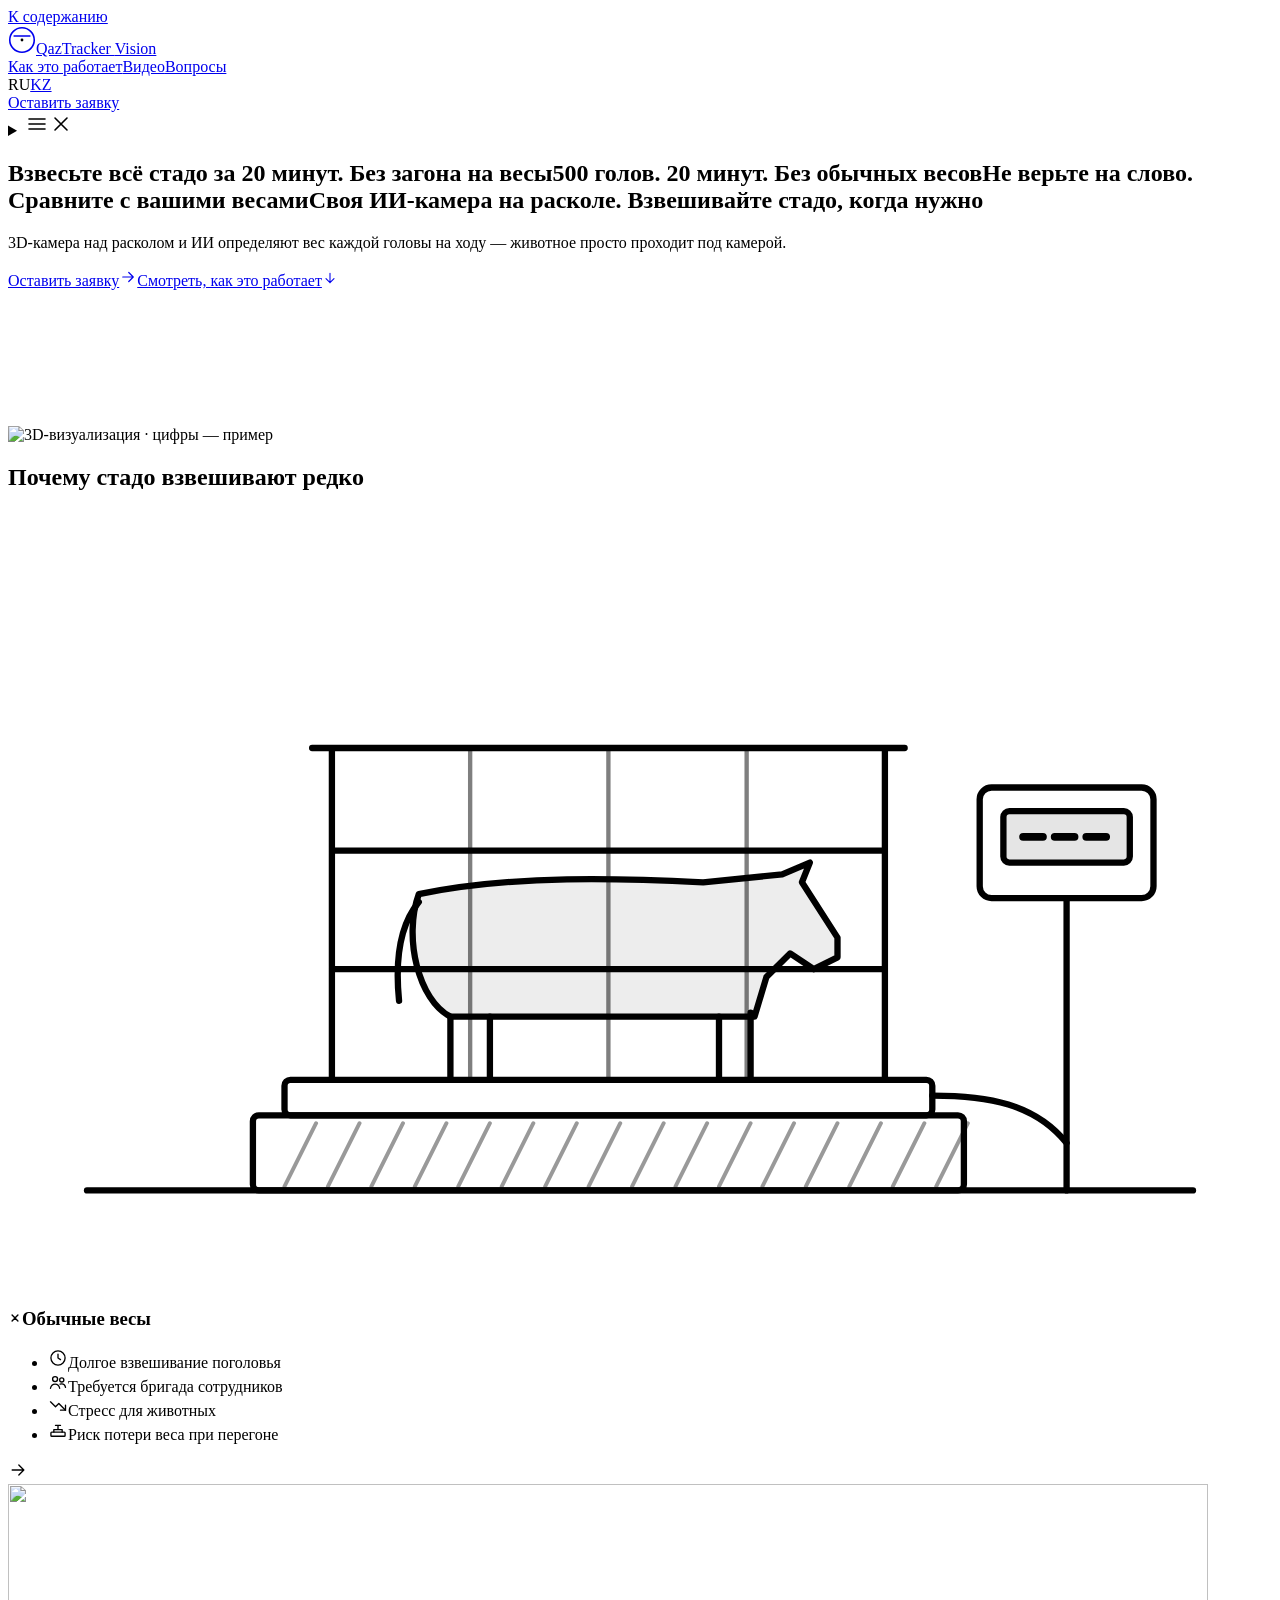
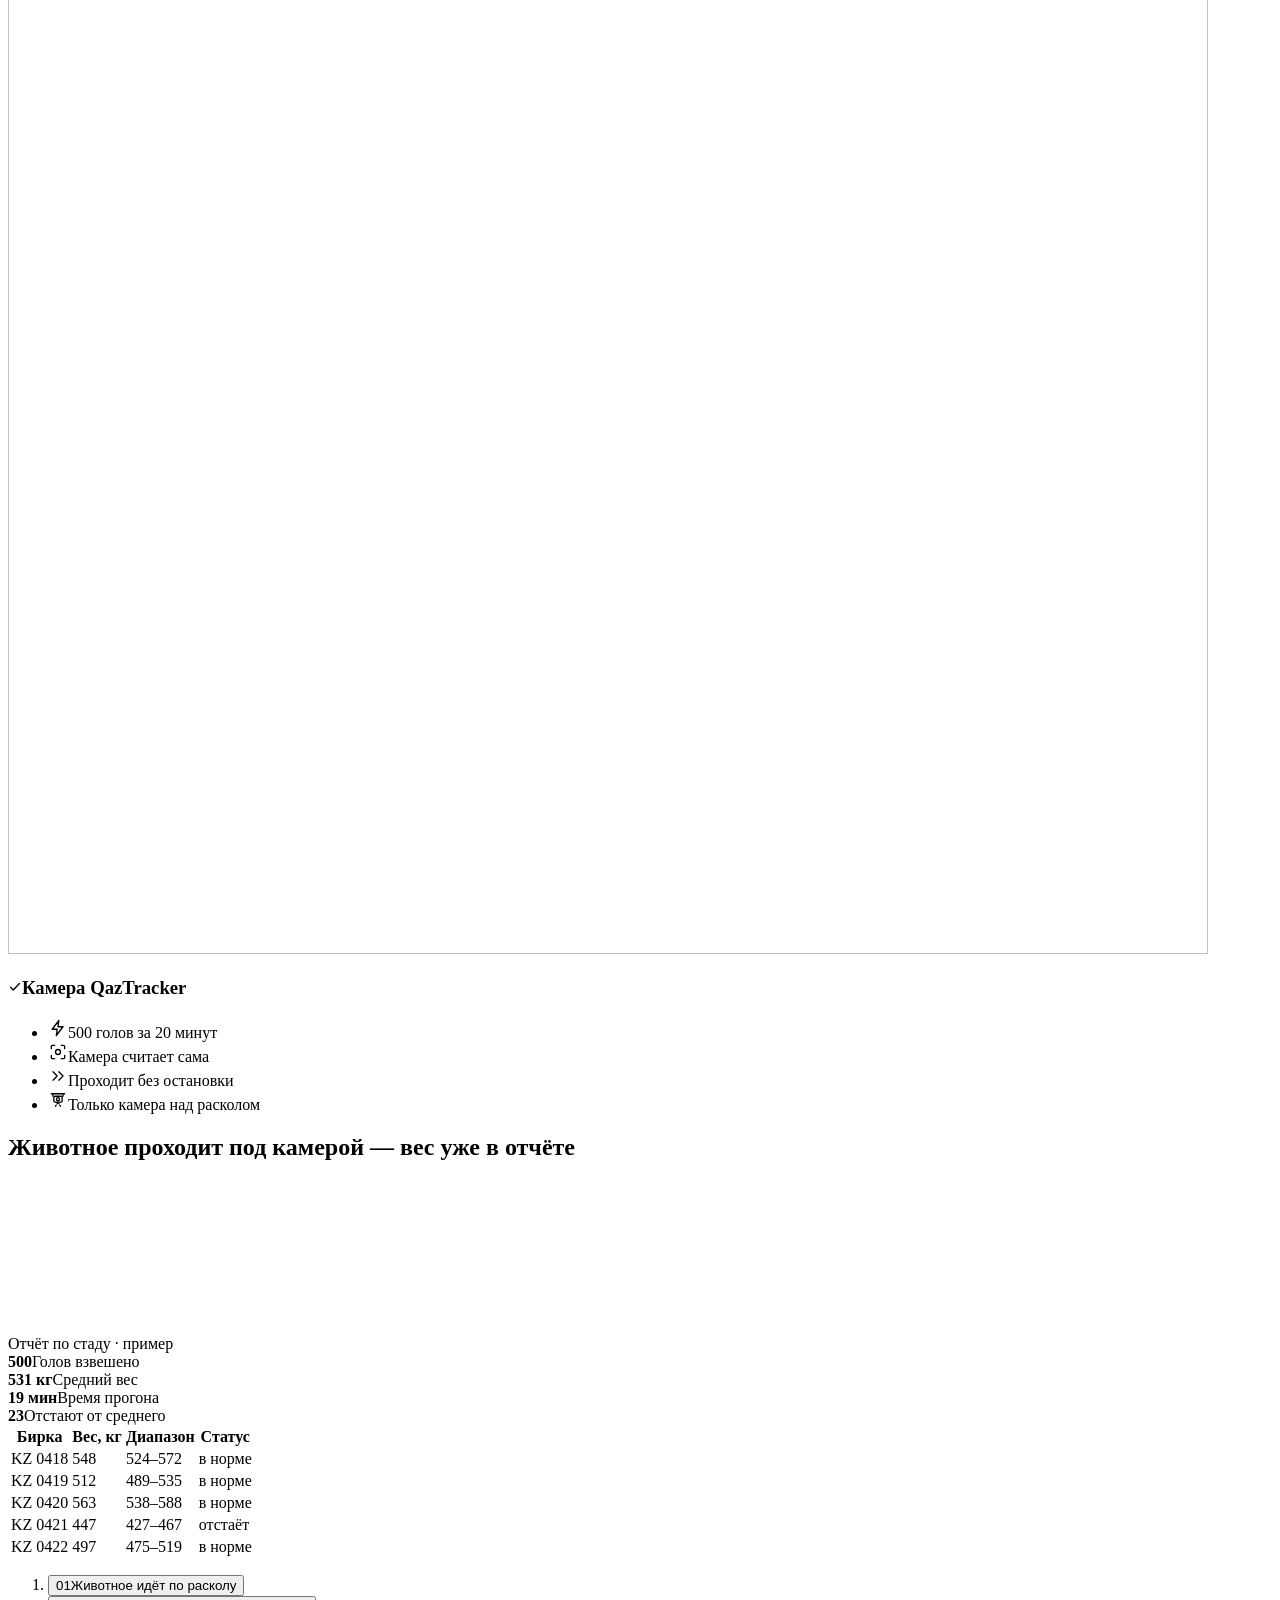
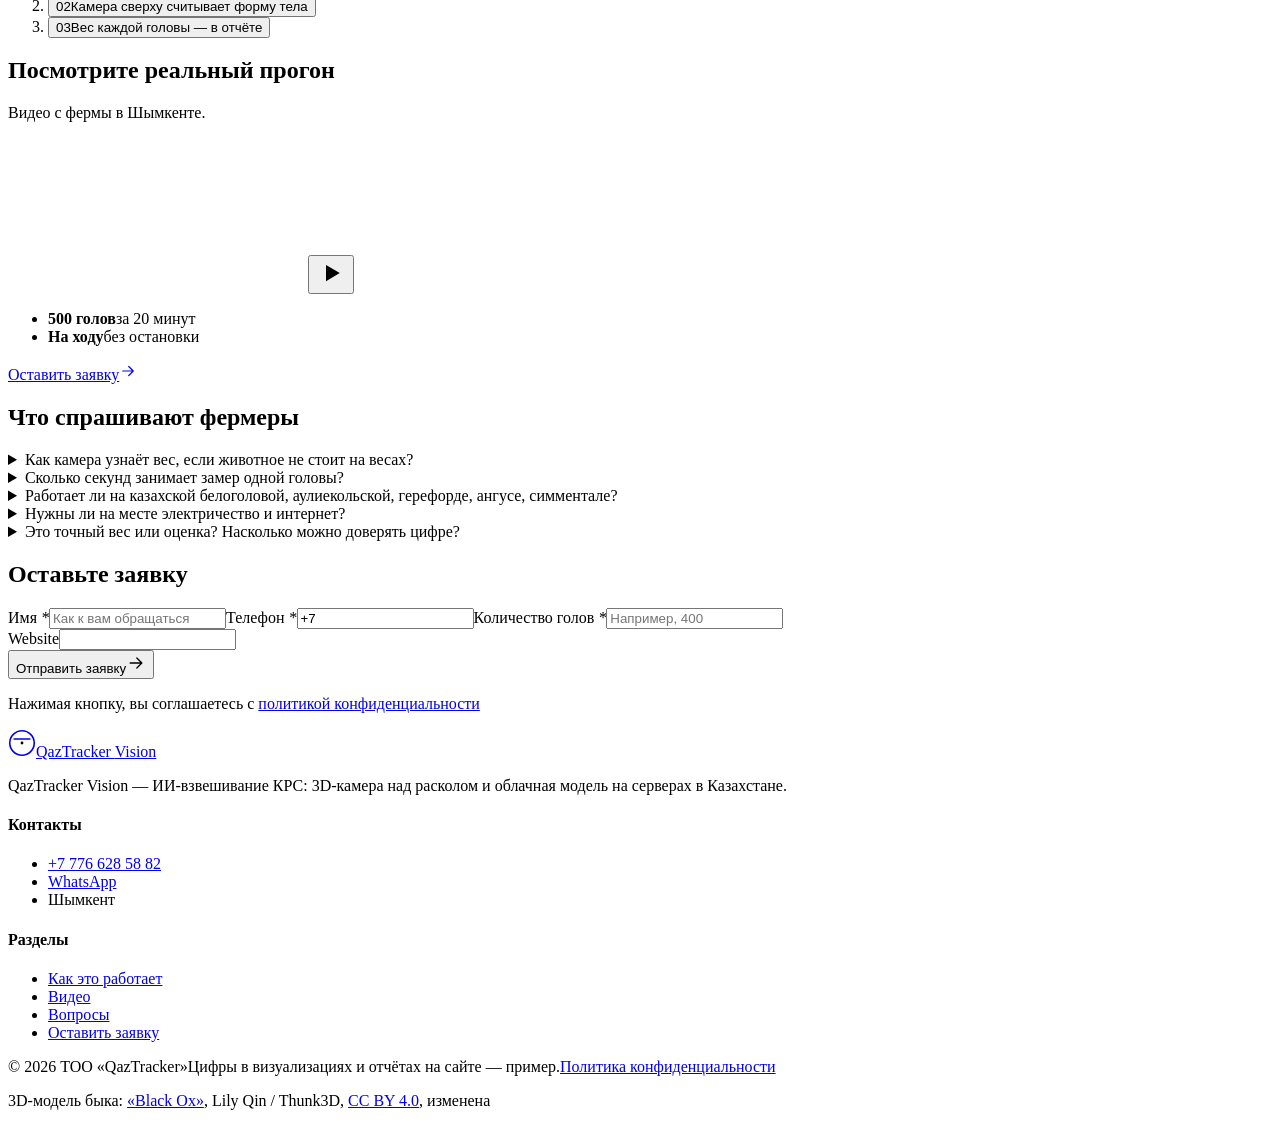
==== commit 48f31982: "Лендинг: блок «Обычные весы vs Камера», форма заявки, новые пункты весов - Карточка сравнения «Обычн" ====
--- a/index.html
+++ b/index.html
@@ -1,4 +1,4 @@
-<!DOCTYPE html><html lang="ru" class="b31vhq_variable jDEytq_variable"><head><meta charSet="utf-8"/><meta name="viewport" content="width=device-width, initial-scale=1"/><link rel="preload" href="/qaztracker-vision-landing-v2/_next/static/media/07935285219a259d-s.p.1qq4vpdcun5oj.woff2" as="font" crossorigin="" type="font/woff2"/><link rel="preload" href="/qaztracker-vision-landing-v2/_next/static/media/605ce01b664af129-s.p.0wgildi0cnwt9.woff2" as="font" crossorigin="" type="font/woff2"/><link rel="stylesheet" href="/qaztracker-vision-landing-v2/_next/static/chunks/1qcuo3bt3hkni.css" data-precedence="next"/><link rel="stylesheet" href="/qaztracker-vision-landing-v2/_next/static/chunks/07tnbfkoouzlc.css" data-precedence="next"/><link rel="preload" as="script" fetchPriority="low" href="/qaztracker-vision-landing-v2/_next/static/chunks/1yg4x5e3obwvr.js"/><script src="/qaztracker-vision-landing-v2/_next/static/chunks/242x7dx0zu3hf.js" async=""></script><script src="/qaztracker-vision-landing-v2/_next/static/chunks/0f8uddcniwing.js" async=""></script><script src="/qaztracker-vision-landing-v2/_next/static/chunks/3y2aqkhbivh22.js" async=""></script><script src="/qaztracker-vision-landing-v2/_next/static/chunks/turbopack-2w-dzhgaosq-o.js" async=""></script><script src="/qaztracker-vision-landing-v2/_next/static/chunks/0a-rekt06v0sv.js" async=""></script><script src="/qaztracker-vision-landing-v2/_next/static/chunks/0kejfmcp5vo1b.js" async=""></script><script src="/qaztracker-vision-landing-v2/_next/static/chunks/3097mb2svdhl-.js" async=""></script><meta name="theme-color" content="#1a1713"/><meta name="next-size-adjust" content=""/><title>QazTracker Vision — взвешивание КРС без весов: 3D-камера и ИИ</title><meta name="description" content="Взвесьте всё стадо за 20 минут без загона на весы: 3D-камера над расколом и ИИ определяют вес каждой головы на ходу. Своя камера на вашей ферме."/><meta name="robots" content="noindex, nofollow"/><link rel="canonical" href="https://daulet-rama.github.io/qaztracker-vision-landing-v2/"/><link rel="alternate" hrefLang="ru" href="https://daulet-rama.github.io/qaztracker-vision-landing-v2/"/><link rel="alternate" hrefLang="kk" href="https://daulet-rama.github.io/qaztracker-vision-landing-v2/kz"/><link rel="alternate" hrefLang="x-default" href="https://daulet-rama.github.io/qaztracker-vision-landing-v2/"/><meta name="format-detection" content="telephone=no"/><meta property="og:title" content="QazTracker Vision — взвешивание КРС без весов: 3D-камера и ИИ"/><meta property="og:description" content="Взвесьте всё стадо за 20 минут без загона на весы: 3D-камера над расколом и ИИ определяют вес каждой головы на ходу. Своя камера на вашей ферме."/><meta property="og:url" content="https://daulet-rama.github.io/qaztracker-vision-landing-v2/"/><meta property="og:site_name" content="QazTracker Vision"/><meta property="og:locale" content="ru_KZ"/><meta property="og:image" content="https://daulet-rama.github.io/qaztracker-vision-landing-v2/img/og-ru.jpg"/><meta property="og:type" content="website"/><meta name="twitter:card" content="summary_large_image"/><meta name="twitter:title" content="QazTracker Vision — взвешивание КРС без весов: 3D-камера и ИИ"/><meta name="twitter:description" content="Взвесьте всё стадо за 20 минут без загона на весы: 3D-камера над расколом и ИИ определяют вес каждой головы на ходу. Своя камера на вашей ферме."/><meta name="twitter:image" content="https://daulet-rama.github.io/qaztracker-vision-landing-v2/img/og-ru.jpg"/><link rel="icon" href="/qaztracker-vision-landing-v2/favicon.svg"/><script>(function(){
+<!DOCTYPE html><html lang="ru" class="b31vhq_variable jDEytq_variable"><head><meta charSet="utf-8"/><meta name="viewport" content="width=device-width, initial-scale=1"/><link rel="preload" href="/qaztracker-vision-landing-v2/_next/static/media/07935285219a259d-s.p.1qq4vpdcun5oj.woff2" as="font" crossorigin="" type="font/woff2"/><link rel="preload" href="/qaztracker-vision-landing-v2/_next/static/media/605ce01b664af129-s.p.0wgildi0cnwt9.woff2" as="font" crossorigin="" type="font/woff2"/><link rel="stylesheet" href="/qaztracker-vision-landing-v2/_next/static/chunks/1qcuo3bt3hkni.css" data-precedence="next"/><link rel="stylesheet" href="/qaztracker-vision-landing-v2/_next/static/chunks/07tnbfkoouzlc.css" data-precedence="next"/><link rel="stylesheet" href="/qaztracker-vision-landing-v2/custom.css?v=20261117"/><link rel="preload" as="script" fetchPriority="low" href="/qaztracker-vision-landing-v2/_next/static/chunks/1yg4x5e3obwvr.js"/><script src="/qaztracker-vision-landing-v2/_next/static/chunks/242x7dx0zu3hf.js" async=""></script><script src="/qaztracker-vision-landing-v2/_next/static/chunks/0f8uddcniwing.js" async=""></script><script src="/qaztracker-vision-landing-v2/_next/static/chunks/3y2aqkhbivh22.js" async=""></script><script src="/qaztracker-vision-landing-v2/_next/static/chunks/turbopack-2w-dzhgaosq-o.js" async=""></script><script src="/qaztracker-vision-landing-v2/_next/static/chunks/0a-rekt06v0sv.js" async=""></script><script src="/qaztracker-vision-landing-v2/_next/static/chunks/0kejfmcp5vo1b.js" async=""></script><script src="/qaztracker-vision-landing-v2/_next/static/chunks/3097mb2svdhl-.js" async=""></script><meta name="theme-color" content="#1a1713"/><meta name="next-size-adjust" content=""/><title>QazTracker Vision — взвешивание КРС без весов: 3D-камера и ИИ</title><meta name="description" content="Взвесьте всё стадо за 20 минут без загона на весы: 3D-камера над расколом и ИИ определяют вес каждой головы на ходу. Своя камера на вашей ферме."/><meta name="robots" content="noindex, nofollow"/><link rel="canonical" href="https://daulet-rama.github.io/qaztracker-vision-landing-v2/"/><link rel="alternate" hrefLang="ru" href="https://daulet-rama.github.io/qaztracker-vision-landing-v2/"/><link rel="alternate" hrefLang="kk" href="https://daulet-rama.github.io/qaztracker-vision-landing-v2/kz"/><link rel="alternate" hrefLang="x-default" href="https://daulet-rama.github.io/qaztracker-vision-landing-v2/"/><meta name="format-detection" content="telephone=no"/><meta property="og:title" content="QazTracker Vision — взвешивание КРС без весов: 3D-камера и ИИ"/><meta property="og:description" content="Взвесьте всё стадо за 20 минут без загона на весы: 3D-камера над расколом и ИИ определяют вес каждой головы на ходу. Своя камера на вашей ферме."/><meta property="og:url" content="https://daulet-rama.github.io/qaztracker-vision-landing-v2/"/><meta property="og:site_name" content="QazTracker Vision"/><meta property="og:locale" content="ru_KZ"/><meta property="og:image" content="https://daulet-rama.github.io/qaztracker-vision-landing-v2/img/og-ru.jpg"/><meta property="og:type" content="website"/><meta name="twitter:card" content="summary_large_image"/><meta name="twitter:title" content="QazTracker Vision — взвешивание КРС без весов: 3D-камера и ИИ"/><meta name="twitter:description" content="Взвесьте всё стадо за 20 минут без загона на весы: 3D-камера над расколом и ИИ определяют вес каждой головы на ходу. Своя камера на вашей ферме."/><meta name="twitter:image" content="https://daulet-rama.github.io/qaztracker-vision-landing-v2/img/og-ru.jpg"/><link rel="icon" href="/qaztracker-vision-landing-v2/favicon.svg"/><script>(function(){
 var d=document.documentElement;d.classList.add('js');
 window.addEventListener('error',function(){d.classList.remove('js')},true);
 setTimeout(function(){if(!window.__qtReady)d.classList.remove('js')},10000);
@@ -27,4 +27,4 @@
 ym(Number(C.ym),'init',{clickmap:true,trackLinks:true,accurateTrackBounce:true,params:{hero_variant:h}})}
 if(C.px){!function(f){if(f.fbq)return;var n=f.fbq=function(){n.callMethod?n.callMethod.apply(n,arguments):n.queue.push(arguments)};
 if(!f._fbq)f._fbq=n;n.push=n;n.loaded=!0;n.version='2.0';n.queue=[]}(window);fbq('init',C.px);fbq('track','PageView')}
-})();</script><style>html[data-h]:not([data-h="default"]) .hv[data-hv="default"]{display:none}html[data-h="o-speed"] .hv[data-hv="o-speed"]{display:inline}html[data-h="o-accuracy"] .hv[data-hv="o-accuracy"]{display:inline}html[data-h="o-camera"] .hv[data-hv="o-camera"]{display:inline}</style><script src="/qaztracker-vision-landing-v2/_next/static/chunks/0cz1d0mv5g_q7.js" noModule=""></script></head><body><div hidden=""><!--$--><!--/$--></div><script type="application/ld+json">{"@context":"https://schema.org","@type":"Organization","name":"ТОО «QazTracker»","brand":"QazTracker Vision","url":"https://daulet-rama.github.io/qaztracker-vision-landing-v2/","telephone":"+77766285882","address":{"@type":"PostalAddress","addressLocality":"Шымкент","addressCountry":"KZ"}}</script><a class="skip-link" href="#main">К содержанию</a><header class="header"><div class="wrap header__bar"><a class="brand" href="/qaztracker-vision-landing-v2/" aria-label="QazTracker Vision"><svg width="28" height="28" viewBox="0 0 32 32" aria-hidden="true" focusable="false"><circle cx="16" cy="16" r="14" fill="none" stroke="currentColor" stroke-width="1.8"></circle><path d="M7 11.5h18" stroke="currentColor" stroke-width="1.8" stroke-linecap="round"></path><path d="M16 11.5v4" stroke="var(--gold)" stroke-width="1.8" stroke-linecap="round"></path><path d="M11 24.5l5-8 5 8" fill="none" stroke="var(--gold)" stroke-width="1.4" stroke-dasharray="1.6 2.2" stroke-linecap="round"></path><circle cx="16" cy="16" r="1.6" fill="var(--gold)"></circle></svg><span class="brand__name">QazTracker <span class="brand__sub">Vision</span></span></a><nav class="nav" aria-label="Разделы"><a href="#how">Как это работает</a><a href="#proof">Доказательство</a><a href="#formats">Камера</a><a href="#faq">Вопросы</a></nav><div class="header__actions"><div class="lang" role="group" aria-label="Язык / Тіл"><span aria-current="true">RU</span><a href="/qaztracker-vision-landing-v2/kz" hrefLang="kk" lang="kk" data-lang="kz" data-track="lang_switch" data-to="kz">KZ</a></div><a class="header__login" href="#" data-track="cta_click" data-cta="header_login">Войти</a><a class="btn btn--sm header__cta" href="#lead" data-track="cta_click" data-cta="header_lead">Оставить заявку</a><details class="mnav"><summary aria-label="Меню"><svg width="24" height="24" viewBox="0 0 24 24" fill="none" stroke="currentColor" stroke-width="1.6" stroke-linecap="round" stroke-linejoin="round" aria-hidden="true" focusable="false" class="i-menu"><path d="M4 7h16M4 12h16M4 17h16"></path></svg><svg width="24" height="24" viewBox="0 0 24 24" fill="none" stroke="currentColor" stroke-width="1.6" stroke-linecap="round" stroke-linejoin="round" aria-hidden="true" focusable="false" class="i-close"><path d="M6 6l12 12M18 6L6 18"></path></svg></summary><div class="mnav__panel"><nav aria-label="Разделы"><a href="#how">Как это работает<svg width="18" height="18" viewBox="0 0 24 24" fill="none" stroke="currentColor" stroke-width="1.6" stroke-linecap="round" stroke-linejoin="round" aria-hidden="true" focusable="false"><path d="M5 12h14M13 6l6 6-6 6"></path></svg></a><a href="#proof">Доказательство<svg width="18" height="18" viewBox="0 0 24 24" fill="none" stroke="currentColor" stroke-width="1.6" stroke-linecap="round" stroke-linejoin="round" aria-hidden="true" focusable="false"><path d="M5 12h14M13 6l6 6-6 6"></path></svg></a><a href="#formats">Камера<svg width="18" height="18" viewBox="0 0 24 24" fill="none" stroke="currentColor" stroke-width="1.6" stroke-linecap="round" stroke-linejoin="round" aria-hidden="true" focusable="false"><path d="M5 12h14M13 6l6 6-6 6"></path></svg></a><a href="#faq">Вопросы<svg width="18" height="18" viewBox="0 0 24 24" fill="none" stroke="currentColor" stroke-width="1.6" stroke-linecap="round" stroke-linejoin="round" aria-hidden="true" focusable="false"><path d="M5 12h14M13 6l6 6-6 6"></path></svg></a></nav><a class="btn btn--block" href="#lead" data-track="cta_click" data-cta="menu_lead">Оставить заявку<svg width="18" height="18" viewBox="0 0 24 24" fill="none" stroke="currentColor" stroke-width="1.6" stroke-linecap="round" stroke-linejoin="round" aria-hidden="true" focusable="false" class="arrow"><path d="M5 12h14M13 6l6 6-6 6"></path></svg></a><div class="mnav__meta"><a href="tel:+77766285882" data-track="phone_click" data-placement="menu">+7 776 628 58 82</a><a href="#" data-track="cta_click" data-cta="menu_login">Войти</a></div></div></details></div></div></header><main id="main"><section class="hero" id="top" aria-labelledby="hero-title"><div class="wrap"><div class="hero__grid"><p class="kicker">QazTracker Vision · ИИ-взвешивание КРС</p><h1 class="hero__title" id="hero-title"><span class="hv" data-hv="default">Взвесьте всё стадо за 20 минут. Без загона на весы</span><span class="hv" data-hv="o-speed">500 голов. 20 минут. Без обычных весов</span><span class="hv" data-hv="o-accuracy">Не верьте на слово. Сравните с вашими весами</span><span class="hv" data-hv="o-camera">Своя ИИ-камера на расколе. Взвешивайте стадо, когда нужно</span></h1><p class="hero__sub">3D-камера над расколом и ИИ определяют вес каждой головы на ходу — животное просто проходит под камерой.</p><div class="hero__ctas"><a class="btn" href="#lead" data-track="cta_click" data-cta="hero_lead">Оставить заявку<svg width="18" height="18" viewBox="0 0 24 24" fill="none" stroke="currentColor" stroke-width="1.6" stroke-linecap="round" stroke-linejoin="round" aria-hidden="true" focusable="false" class="arrow"><path d="M5 12h14M13 6l6 6-6 6"></path></svg></a><a class="link-arrow" href="#how" data-track="cta_click" data-cta="hero_how">Смотреть, как это работает<svg width="16" height="16" viewBox="0 0 24 24" fill="none" stroke="currentColor" stroke-width="1.6" stroke-linecap="round" stroke-linejoin="round" aria-hidden="true" focusable="false"><path d="M12 5v14M6 13l6 6 6-6"></path></svg></a></div></div><div class="hero__visual"><div class="visual"><picture><source media="(min-width: 1024px)" srcSet="/qaztracker-vision-landing-v2/img/scene/hero-poster-wide.avif" type="image/avif"/><source media="(min-width: 1024px)" srcSet="/qaztracker-vision-landing-v2/img/scene/hero-poster-wide.webp" type="image/webp"/><source srcSet="/qaztracker-vision-landing-v2/img/scene/hero-poster-portrait.avif" type="image/avif"/><img class="visual__poster" src="/qaztracker-vision-landing-v2/img/scene/hero-poster-portrait.webp" alt="3D-визуализация · цифры — пример" decoding="async" loading="eager" fetchPriority="high"/></picture><video class="visual__video" muted="" loop="" playsInline="" preload="none" aria-hidden="true" style="opacity:0"></video><div class="visual__stage"></div></div><p class="hero__caption">3D-визуализация · цифры — пример</p></div></div><div class="wrap hero__stats"><ul class="stats"><li class="stat"><span class="stat__value">500 голов</span><span class="stat__caption">за 20 минут</span></li><li class="stat" data-review=""><span class="stat__value">1–2 кг</span><span class="stat__caption">расхождение с контрольными весами</span></li><li class="stat"><span class="stat__value">На ходу</span><span class="stat__caption">животное не останавливается и не фиксируется</span></li></ul></div></section><section class="section section--paper" id="pains" aria-labelledby="pains-title"><div class="wrap"><div class="section-head" data-reveal="true"><p class="kicker">01 · Обычные весы → QazTracker</p><h2 class="h2" id="pains-title">Почему стадо взвешивают редко — и как это изменить<!-- --> </h2><p class="lead">Каждая строка — проблема дня взвешивания на обычных весах и то, как её решает камера над расколом.</p></div><div class="pains__labels" aria-hidden="true"><span></span><span>Обычные весы</span><span></span><span>QazTracker Vision</span></div><ul class="pains__list"><li class="pain" data-reveal="true" style="--d:0ms"><span class="pain__icon"><svg width="24" height="24" viewBox="0 0 24 24" fill="none" stroke="currentColor" stroke-width="1.6" stroke-linecap="round" stroke-linejoin="round" aria-hidden="true" focusable="false"><circle cx="12" cy="12" r="8.5"></circle><path d="M12 7.5V12l3 2"></path></svg></span><p class="pain__before" data-label="Обычные весы">Каждую голову нужно загнать на платформу и остановить — 500 голов занимают целый день</p><span class="pain__arrow" aria-hidden="true"><svg width="20" height="20" viewBox="0 0 24 24" fill="none" stroke="currentColor" stroke-width="1.6" stroke-linecap="round" stroke-linejoin="round" aria-hidden="true" focusable="false"><path d="M5 12h14M13 6l6 6-6 6"></path></svg></span><p class="pain__after" data-label="QazTracker Vision">500 голов за 20 минут: стадо идёт по расколу потоком</p></li><li class="pain" data-reveal="true" style="--d:40ms"><span class="pain__icon"><svg width="24" height="24" viewBox="0 0 24 24" fill="none" stroke="currentColor" stroke-width="1.6" stroke-linecap="round" stroke-linejoin="round" aria-hidden="true" focusable="false"><circle cx="8.5" cy="8.5" r="3"></circle><circle cx="16.5" cy="9.5" r="2.5"></circle><path d="M3 19.5c.6-3.2 2.8-5 5.5-5s4.9 1.8 5.5 5M14.5 14.6c.6-.2 1.3-.3 2-.3 2.3 0 4 1.5 4.5 4.2"></path></svg></span><p class="pain__before" data-label="Обычные весы">Нужна бригада: загонять, держать, записывать — тяжело и травмоопасно</p><span class="pain__arrow" aria-hidden="true"><svg width="20" height="20" viewBox="0 0 24 24" fill="none" stroke="currentColor" stroke-width="1.6" stroke-linecap="round" stroke-linejoin="round" aria-hidden="true" focusable="false"><path d="M5 12h14M13 6l6 6-6 6"></path></svg></span><p class="pain__after" data-label="QazTracker Vision">Камера сама определяет вес, ничего не нужно записывать вручную</p></li><li class="pain" data-reveal="true" style="--d:80ms"><span class="pain__icon"><svg width="24" height="24" viewBox="0 0 24 24" fill="none" stroke="currentColor" stroke-width="1.6" stroke-linecap="round" stroke-linejoin="round" aria-hidden="true" focusable="false"><path d="M3 12h4l2-5 4 10 2-5h6"></path></svg></span><p class="pain__before" data-label="Обычные весы">Животное нервничает и теряет вес на загоне и остановках</p><span class="pain__arrow" aria-hidden="true"><svg width="20" height="20" viewBox="0 0 24 24" fill="none" stroke="currentColor" stroke-width="1.6" stroke-linecap="round" stroke-linejoin="round" aria-hidden="true" focusable="false"><path d="M5 12h14M13 6l6 6-6 6"></path></svg></span><p class="pain__after" data-label="QazTracker Vision">Животное проходит под камерой, не останавливаясь</p></li><li class="pain" data-reveal="true" style="--d:120ms"><span class="pain__icon"><svg width="24" height="24" viewBox="0 0 24 24" fill="none" stroke="currentColor" stroke-width="1.6" stroke-linecap="round" stroke-linejoin="round" aria-hidden="true" focusable="false"><rect x="3.5" y="14.5" width="17" height="5" rx="1"></rect><path d="M7 14.5v-3h10v3M12 11.5V6.5M9 6.5h6"></path></svg></span><p class="pain__before" data-label="Обычные весы">Весы дорогие: фундамент, платформа, поверка, ремонт датчиков от грязи и мороза</p><span class="pain__arrow" aria-hidden="true"><svg width="20" height="20" viewBox="0 0 24 24" fill="none" stroke="currentColor" stroke-width="1.6" stroke-linecap="round" stroke-linejoin="round" aria-hidden="true" focusable="false"><path d="M5 12h14M13 6l6 6-6 6"></path></svg></span><p class="pain__after" data-label="QazTracker Vision">Камера над расколом — без платформы и фундамента</p></li><li class="pain" data-reveal="true" style="--d:160ms"><span class="pain__icon"><svg width="24" height="24" viewBox="0 0 24 24" fill="none" stroke="currentColor" stroke-width="1.6" stroke-linecap="round" stroke-linejoin="round" aria-hidden="true" focusable="false"><rect x="3.5" y="5" width="17" height="15" rx="2"></rect><path d="M3.5 9.5h17M8 3v4M16 3v4M8 13.5h2M14 13.5h2M8 16.5h2"></path></svg></span><p class="pain__before" data-label="Обычные весы">Из-за этого стадо взвешивают 1–2 раза за откорм и не видят, кто отстаёт</p><span class="pain__arrow" aria-hidden="true"><svg width="20" height="20" viewBox="0 0 24 24" fill="none" stroke="currentColor" stroke-width="1.6" stroke-linecap="round" stroke-linejoin="round" aria-hidden="true" focusable="false"><path d="M5 12h14M13 6l6 6-6 6"></path></svg></span><p class="pain__after" data-label="QazTracker Vision">Взвешивайте хоть каждую неделю и сразу видите отстающих</p></li><li class="pain" data-reveal="true" style="--d:200ms"><span class="pain__icon"><svg width="24" height="24" viewBox="0 0 24 24" fill="none" stroke="currentColor" stroke-width="1.6" stroke-linecap="round" stroke-linejoin="round" aria-hidden="true" focusable="false"><path d="M6 3.5h11.5a1 1 0 011 1v15a1 1 0 01-1 1H6z"></path><path d="M6 3.5v17M4 7.5h4M4 12h4M4 16.5h4M10.5 8h5M10.5 11.5h5"></path></svg></span><p class="pain__before" data-label="Обычные весы">Вес пишут в тетрадь — ошибки и потерянные записи</p><span class="pain__arrow" aria-hidden="true"><svg width="20" height="20" viewBox="0 0 24 24" fill="none" stroke="currentColor" stroke-width="1.6" stroke-linecap="round" stroke-linejoin="round" aria-hidden="true" focusable="false"><path d="M5 12h14M13 6l6 6-6 6"></path></svg></span><p class="pain__after" data-label="QazTracker Vision">Вес сразу в программе: отчёт по стаду и история каждой головы</p></li><li class="pain" data-reveal="true" style="--d:240ms"><span class="pain__icon"><svg width="24" height="24" viewBox="0 0 24 24" fill="none" stroke="currentColor" stroke-width="1.6" stroke-linecap="round" stroke-linejoin="round" aria-hidden="true" focusable="false"><path d="M3.5 12.2V4.5a1 1 0 011-1h7.7l8.3 8.3a1 1 0 010 1.4l-7.3 7.3a1 1 0 01-1.4 0z"></path><circle cx="8" cy="8" r="1.4"></circle></svg></span><p class="pain__before" data-label="Обычные весы">Продают партию «на глаз» и теряют деньги в торге</p><span class="pain__arrow" aria-hidden="true"><svg width="20" height="20" viewBox="0 0 24 24" fill="none" stroke="currentColor" stroke-width="1.6" stroke-linecap="round" stroke-linejoin="round" aria-hidden="true" focusable="false"><path d="M5 12h14M13 6l6 6-6 6"></path></svg></span><p class="pain__after" data-label="QazTracker Vision">Перед продажей знаете средний вес партии</p></li></ul></div></section><section class="section section--stage how" id="how" aria-labelledby="how-title"><div class="wrap"><div class="section-head" data-reveal="true"><p class="kicker">02 · Как это работает</p><h2 class="h2" id="how-title">Животное проходит под камерой — вес уже в отчёте<!-- --> </h2><p class="lead">Три шага, без весов и без остановок. Камера — на арке над вашим расколом, расчёт — в облаке, на серверах в Казахстане.</p></div><div class="how__layout"><div class="how__stage" data-reveal="true"><div class="visual"><picture><source media="(min-width: 1024px)" srcSet="/qaztracker-vision-landing-v2/img/scene/full-poster.avif" type="image/avif"/><source media="(min-width: 1024px)" srcSet="/qaztracker-vision-landing-v2/img/scene/full-poster.webp" type="image/webp"/><source srcSet="/qaztracker-vision-landing-v2/img/scene/full-poster.avif" type="image/avif"/><img class="visual__poster" src="/qaztracker-vision-landing-v2/img/scene/full-poster.webp" alt="3D-визуализация · все цифры — пример" decoding="async" loading="lazy" fetchPriority="auto"/></picture><video class="visual__video" muted="" loop="" playsInline="" preload="none" aria-hidden="true" style="opacity:0"></video><div class="visual__stage"></div></div><div class="report" aria-hidden="true"><div class="report__title"><span>Отчёт по стаду · пример</span></div><div class="report__stats"><div class="report__stat"><b>500</b><span>Голов взвешено</span></div><div class="report__stat"><b>531 кг</b><span>Средний вес</span></div><div class="report__stat"><b>19 мин</b><span>Время прогона</span></div><div class="report__stat"><b>23</b><span>Отстают от среднего</span></div></div><table><thead><tr><th>Бирка</th><th>Вес, кг</th><th>Диапазон</th><th>Статус</th></tr></thead><tbody><tr><td>KZ 0418</td><td>548</td><td>524–572</td><td>в норме</td></tr><tr><td>KZ 0419</td><td>512</td><td>489–535</td><td>в норме</td></tr><tr><td>KZ 0420</td><td>563</td><td>538–588</td><td>в норме</td></tr><tr><td>KZ 0421</td><td>447</td><td>427–467</td><td class="lag">отстаёт</td></tr><tr><td>KZ 0422</td><td>497</td><td>475–519</td><td>в норме</td></tr></tbody></table></div><p class="how__caption">3D-визуализация · все цифры — пример</p></div><ol class="steps"><li data-reveal="true" style="--d:0ms"><button type="button" class="step is-active" aria-pressed="true"><span class="step__bar"></span><span class="step__num">0<!-- -->1</span><span class="step__title">Животное идёт по расколу</span><span class="step__text">Стадо прогоняют обычным порядком, по одной голове. Не нужно загонять на платформу, останавливать и фиксировать.</span></button></li><li data-reveal="true" style="--d:80ms"><button type="button" class="step" aria-pressed="false"><span class="step__bar"></span><span class="step__num">0<!-- -->2</span><span class="step__title">Камера сверху считывает форму тела</span><span class="step__text">3D-камера на арке снимает спину и бока: облако точек, контур и размеры тела. Каждая голова считается отдельно.</span></button></li><li data-reveal="true" style="--d:160ms"><button type="button" class="step" aria-pressed="false"><span class="step__bar"></span><span class="step__num">0<!-- -->3</span><span class="step__title">Вес каждой головы — в отчёте</span><span class="step__text">Модель оценивает живой вес и показывает диапазон. В отчёте по стаду — средний вес, отстающие и история каждой головы.</span></button></li></ol></div></div></section><section class="section section--sunk" id="proof" aria-labelledby="proof-title"><div class="wrap"><div class="section-head" data-reveal="true"><p class="kicker">03 · Доказательство</p><h2 class="h2" id="proof-title">Не верьте на слово — смотрите прогон и сравнение с весами<!-- --> </h2><p class="lead">Реальное видео с фермы в Шымкенте: стадо идёт через раскол под камерой, вес каждой головы сразу появляется в платформе. Потом те же головы взвешиваем на контрольных весах и сравниваем по каждой бирке.</p></div><div class="proof__layout proof__layout--portrait"><div class="proof__video" data-reveal="true"><video playsInline="" preload="none" poster="/qaztracker-vision-landing-v2/img/proof-poster.webp"></video><button type="button" class="proof__play" aria-label="▶"><span><svg width="30" height="30" viewBox="0 0 24 24" fill="none" stroke="currentColor" stroke-width="1.6" stroke-linecap="round" stroke-linejoin="round" aria-hidden="true" focusable="false"><path d="M8 5.5v13l11-6.5z" fill="currentColor" stroke="none"></path></svg></span></button></div><div class="proof__side"><div class="proof__table" data-reveal="true" style="--d:80ms"><h3>Камера и контрольные весы</h3><table class="cmp"><thead><tr><th>Бирка</th><th>Весы, кг</th><th>Камера, кг</th><th>Разница</th></tr></thead><tbody><tr aria-hidden="true"><td class="muted">KZ ····</td><td class="muted">—</td><td class="muted">—</td><td class="muted">—</td></tr><tr aria-hidden="true"><td class="muted">KZ ····</td><td class="muted">—</td><td class="muted">—</td><td class="muted">—</td></tr><tr aria-hidden="true"><td class="muted">KZ ····</td><td class="muted">—</td><td class="muted">—</td><td class="muted">—</td></tr></tbody></table><p class="proof__note">Цифры появятся после контрольного взвешивания. Проверьте на своём стаде: оставьте заявку и сравните с вашими весами.</p></div><ol class="proof__steps"><li class="proof__step" data-reveal="true" style="--d:0ms"><b>0<!-- -->1</b><h3>Прогон под камерой</h3><p>Стадо проходит через раскол, камера считает вес каждой головы.</p></li><li class="proof__step" data-reveal="true" style="--d:60ms"><b>0<!-- -->2</b><h3>Контрольное взвешивание</h3><p>Те же животные проходят через ваши или поверенные весы.</p></li><li class="proof__step" data-reveal="true" style="--d:120ms"><b>0<!-- -->3</b><h3>Сравнение по биркам</h3><p>Сводим два списка по номерам бирок и показываем разницу по каждой голове.</p></li></ol></div></div><div class="pilot" data-reveal="true"><div class="pilot__text"><p class="kicker">Пилот 60 дней</p><h3>Проверьте точность на своих весах</h3><p>Взвешиваем 1–2 загона по 100+ голов в течение 60 дней и дважды сверяем с вашими весами.</p></div><ul class="pilot__list"><li><svg width="18" height="18" viewBox="0 0 24 24" fill="none" stroke="currentColor" stroke-width="1.6" stroke-linecap="round" stroke-linejoin="round" aria-hidden="true" focusable="false"><path d="M4.5 12.5l4.5 4.5 10.5-11"></path></svg><span>Смещение среднего веса загона — не больше 2%</span></li><li><svg width="18" height="18" viewBox="0 0 24 24" fill="none" stroke="currentColor" stroke-width="1.6" stroke-linecap="round" stroke-linejoin="round" aria-hidden="true" focusable="false"><path d="M4.5 12.5l4.5 4.5 10.5-11"></path></svg><span>Ошибка по каждой голове — не больше 5%</span></li><li><svg width="18" height="18" viewBox="0 0 24 24" fill="none" stroke="currentColor" stroke-width="1.6" stroke-linecap="round" stroke-linejoin="round" aria-hidden="true" focusable="false"><path d="M4.5 12.5l4.5 4.5 10.5-11"></path></svg><span>Два контрольных взвешивания на ваших весах</span></li></ul><a class="btn" href="#lead" data-track="cta_click" data-cta="proof_pilot">Заказать пилот<svg width="18" height="18" viewBox="0 0 24 24" fill="none" stroke="currentColor" stroke-width="1.6" stroke-linecap="round" stroke-linejoin="round" aria-hidden="true" focusable="false" class="arrow"><path d="M5 12h14M13 6l6 6-6 6"></path></svg></a></div></div></section><section class="section section--paper" id="formats" aria-labelledby="formats-title"><div class="wrap"><div class="section-head" data-reveal="true"><p class="kicker">04 · Своя камера</p><h2 class="h2" id="formats-title">Камера над вашим расколом — взвешиваете, когда нужно<!-- --> </h2><p class="lead">Вес каждой головы и отчёт по стаду — на вашей ферме, своими силами.</p></div><article class="format format--dark" data-reveal="true"><div class="format__main"><div class="format__top"><span class="format__badge">Своя камера</span><span class="format__icon"><svg width="26" height="26" viewBox="0 0 24 24" fill="none" stroke="currentColor" stroke-width="1.6" stroke-linecap="round" stroke-linejoin="round" aria-hidden="true" focusable="false"><path d="M4 4.5h16M6 4.5v3M18 4.5v3"></path><rect x="7" y="7.5" width="10" height="7" rx="1.5"></rect><circle cx="12" cy="11" r="1.8"></circle><path d="M9 19.5l3-5 3 5" stroke-dasharray="1.5 2"></path></svg></span></div><h3>Своя камера на ферме</h3><p class="format__text">Ставим ИИ-камеру над вашим расколом. Взвешиваете стадо, когда нужно, — хоть каждую неделю.</p></div><ul class="format__bullets"><li><svg width="18" height="18" viewBox="0 0 24 24" fill="none" stroke="currentColor" stroke-width="1.6" stroke-linecap="round" stroke-linejoin="round" aria-hidden="true" focusable="false"><path d="M4.5 12.5l4.5 4.5 10.5-11"></path></svg><span>В комплекте: камера, RFID-антенна, монтаж, калибровка, обучение</span></li><li><svg width="18" height="18" viewBox="0 0 24 24" fill="none" stroke="currentColor" stroke-width="1.6" stroke-linecap="round" stroke-linejoin="round" aria-hidden="true" focusable="false"><path d="M4.5 12.5l4.5 4.5 10.5-11"></path></svg><span>До 200 000 проходов</span></li><li><svg width="18" height="18" viewBox="0 0 24 24" fill="none" stroke="currentColor" stroke-width="1.6" stroke-linecap="round" stroke-linejoin="round" aria-hidden="true" focusable="false"><path d="M4.5 12.5l4.5 4.5 10.5-11"></path></svg><span>Взвешиваете своими силами, когда нужно</span></li><li><svg width="18" height="18" viewBox="0 0 24 24" fill="none" stroke="currentColor" stroke-width="1.6" stroke-linecap="round" stroke-linejoin="round" aria-hidden="true" focusable="false"><path d="M4.5 12.5l4.5 4.5 10.5-11"></path></svg><span>История каждой головы в личном кабинете</span></li></ul><div class="format__bottom"><a class="btn" href="#lead" data-track="cta_click" data-cta="format_equipment">Оставить заявку<svg width="18" height="18" viewBox="0 0 24 24" fill="none" stroke="currentColor" stroke-width="1.6" stroke-linecap="round" stroke-linejoin="round" aria-hidden="true" focusable="false" class="arrow"><path d="M5 12h14M13 6l6 6-6 6"></path></svg></a></div></article></div></section><section class="section section--paper" id="faq" aria-labelledby="faq-title"><div class="wrap"><div class="section-head" data-reveal="true"><p class="kicker">05 · Вопросы и ответы</p><h2 class="h2" id="faq-title">Что спрашивают фермеры<!-- --> </h2><p class="lead">Собрали вопросы, которые задают перед первым взвешиванием. Не нашли свой — напишите нам в WhatsApp.</p></div><div class="faq__layout"><nav class="faq__nav" aria-label="Что спрашивают фермеры"><a href="#faq-1">Как это работает<svg width="16" height="16" viewBox="0 0 24 24" fill="none" stroke="currentColor" stroke-width="1.6" stroke-linecap="round" stroke-linejoin="round" aria-hidden="true" focusable="false" class="hide-sm"><path d="M5 12h14M13 6l6 6-6 6"></path></svg></a><a href="#faq-2">Породы и возраст<svg width="16" height="16" viewBox="0 0 24 24" fill="none" stroke="currentColor" stroke-width="1.6" stroke-linecap="round" stroke-linejoin="round" aria-hidden="true" focusable="false" class="hide-sm"><path d="M5 12h14M13 6l6 6-6 6"></path></svg></a><a href="#faq-3">Что нужно от фермера<svg width="16" height="16" viewBox="0 0 24 24" fill="none" stroke="currentColor" stroke-width="1.6" stroke-linecap="round" stroke-linejoin="round" aria-hidden="true" focusable="false" class="hide-sm"><path d="M5 12h14M13 6l6 6-6 6"></path></svg></a><a href="#faq-4">Замер в расколе<svg width="16" height="16" viewBox="0 0 24 24" fill="none" stroke="currentColor" stroke-width="1.6" stroke-linecap="round" stroke-linejoin="round" aria-hidden="true" focusable="false" class="hide-sm"><path d="M5 12h14M13 6l6 6-6 6"></path></svg></a><a href="#faq-5">Привязка к голове и данные<svg width="16" height="16" viewBox="0 0 24 24" fill="none" stroke="currentColor" stroke-width="1.6" stroke-linecap="round" stroke-linejoin="round" aria-hidden="true" focusable="false" class="hide-sm"><path d="M5 12h14M13 6l6 6-6 6"></path></svg></a><a href="#faq-6">Сервис<svg width="16" height="16" viewBox="0 0 24 24" fill="none" stroke="currentColor" stroke-width="1.6" stroke-linecap="round" stroke-linejoin="round" aria-hidden="true" focusable="false" class="hide-sm"><path d="M5 12h14M13 6l6 6-6 6"></path></svg></a></nav><div><div class="faq__group" id="faq-1"><h3>Как это работает</h3><details class="qa" data-q="Как камера узнаёт вес, если животное не стоит на весах?"><summary><span>Как камера узнаёт вес, если животное не стоит на весах?</span><span class="qa__icon" aria-hidden="true"></span></summary><div class="qa__body"><p>Камера сверху снимает животное в 3D: получается облако точек — форма спины и боков, длина, ширина и высота тела. Модель ИИ обучена на парах «3D-скан — вес на весах» и по форме тела оценивает живой вес. Поэтому весы для замера не нужны — животное просто проходит под камерой.</p></div></details><details class="qa" data-q="Сколько секунд занимает замер одной головы?"><summary><span>Сколько секунд занимает замер одной головы?</span><span class="qa__icon" aria-hidden="true"></span></summary><div class="qa__body"><p>Замер идёт, пока животное проходит под камерой, — это секунды. Останавливать его не нужно. При ровном потоке через раскол выходит порядка 500 голов за 20 минут.</p></div></details><details class="qa" data-q="Гнать стадо медленно или можно обычным темпом?"><summary><span>Гнать стадо медленно или можно обычным темпом?</span><span class="qa__icon" aria-hidden="true"></span></summary><div class="qa__body"><p>Обычным спокойным темпом, по одному — так, как вы прогоняете скот через раскол. Бежать животному не нужно, но и останавливать тоже. Если голова пробежала слишком быстро или прошла вплотную к соседней, система отметит замер, и её можно прогнать ещё раз.</p></div></details><details class="qa" data-q="Что я увижу на экране сразу после прохода животного?"><summary><span>Что я увижу на экране сразу после прохода животного?</span><span class="qa__icon" aria-hidden="true"></span></summary><div class="qa__body"><p>Вес головы и диапазон оценки (например, 548 кг, 524–572 кг), номер бирки, если она считана, дату и время. В конце прогона — отчёт по стаду: количество голов, средний вес и отстающие.</p></div></details><details class="qa" data-q="Это точный вес или оценка? Насколько можно доверять цифре?"><summary><span>Это точный вес или оценка? Насколько можно доверять цифре?</span><span class="qa__icon" aria-hidden="true"></span></summary><div class="qa__body"><p>Это оценка живого веса по 3D-форме тела, поэтому мы всегда показываем и диапазон. Доверие лучше проверить на своём стаде: при запуске камеры часть голов взвешиваем на ваших весах и сравниваем по биркам. Точность зависит от породы, положения животного и калибровки модели под ферму.</p></div></details></div><div class="faq__group" id="faq-2"><h3>Породы и возраст</h3><details class="qa" data-q="Работает ли на казахской белоголовой, аулиекольской, герефорде, ангусе, симментале?"><summary><span>Работает ли на казахской белоголовой, аулиекольской, герефорде, ангусе, симментале?</span><span class="qa__icon" aria-hidden="true"></span></summary><div class="qa__body"><p>Модель обучали на мясных породах, в том числе на герефорде и ангусе. Для казахской белоголовой, аулиекольской, симментала и других пород при запуске камеры делаем контрольное сравнение с весами и при необходимости калибруем модель под ваше стадо.</p></div></details><details class="qa" data-q="Подходит ли для молочных пород и помесей?"><summary><span>Подходит ли для молочных пород и помесей?</span><span class="qa__icon" aria-hidden="true"></span></summary><div class="qa__body"><p>Первая задача — мясной откорм. Молочные породы и помеси отличаются сложением, поэтому для них нужна проверка и калибровка на вашей ферме. Напишите нам породу и поголовье — скажем, подойдёт ли камера.</p></div></details><details class="qa" data-q="С какого возраста или веса можно взвешивать телят?"><summary><span>С какого возраста или веса можно взвешивать телят?</span><span class="qa__icon" aria-hidden="true"></span></summary><div class="qa__body"><p>Камера рассчитана на животных, которые проходят по расколу по одному. Нижнюю границу по возрасту и весу уточним под вашу ферму и раскол — для небольших телят точность ниже, чем для бычков на откорме.</p></div></details><details class="qa" data-q="Нужно ли настраивать систему под мою породу?"><summary><span>Нужно ли настраивать систему под мою породу?</span><span class="qa__icon" aria-hidden="true"></span></summary><div class="qa__body"><p>Для пород, на которых модель уже проверена, отдельная настройка не нужна. Если порода новая, при запуске камеры делаем контрольные взвешивания и калибруем модель.</p></div></details></div><div class="faq__group" id="faq-3"><h3>Что нужно от фермера</h3><details class="qa" data-q="Подойдёт ли мой раскол или нужно строить новый?"><summary><span>Подойдёт ли мой раскол или нужно строить новый?</span><span class="qa__icon" aria-hidden="true"></span></summary><div class="qa__body"><p>Обычно подходит существующий раскол, по которому животные идут по одному. Над ним ставим арку с камерой. Пришлите фото раскола в WhatsApp — заранее скажем, подходит ли он.</p></div></details><details class="qa" data-q="Нужны ли на месте электричество и интернет?"><summary><span>Нужны ли на месте электричество и интернет?</span><span class="qa__icon" aria-hidden="true"></span></summary><div class="qa__body"><p>Камере нужно питание. Вес считается в облаке, поэтому нужен мобильный интернет; если связь слабая, замеры сохраняются на месте и отправляются, когда связь появится.</p></div></details><details class="qa" data-q="Сколько моих работников нужно на время взвешивания?"><summary><span>Сколько моих работников нужно на время взвешивания?</span><span class="qa__icon" aria-hidden="true"></span></summary><div class="qa__body"><p>Обычно хватает тех, кто подгоняет животных к расколу. Держать животных и записывать вес не нужно.</p></div></details><details class="qa" data-q="Нужно ли что-то купить заранее: компьютер, навес, бирки?"><summary><span>Нужно ли что-то купить заранее: компьютер, навес, бирки?</span><span class="qa__icon" aria-hidden="true"></span></summary><div class="qa__body"><p>Камера ставится под ключ: монтаж, калибровка на ваших весах и обучение входят в комплект. Заранее менеджер пришлёт требования к месту, питанию и связи. Если у скота уже есть бирки, их можно использовать.</p></div></details><details class="qa" data-q="Нужно ли готовить животных: не кормить перед замером, чистить?"><summary><span>Нужно ли готовить животных: не кормить перед замером, чистить?</span><span class="qa__icon" aria-hidden="true"></span></summary><div class="qa__body"><p>Специально готовить не нужно. Чтобы сравнивать взвешивания между собой, лучше взвешивать в одно и то же время суток — до или после кормления, как вы привыкли. Сильная грязь на спине может влиять на замер, но мыть животных не требуется.</p></div></details><details class="qa" data-q="Кто обучит моих сотрудников и сколько это займёт?"><summary><span>Кто обучит моих сотрудников и сколько это займёт?</span><span class="qa__icon" aria-hidden="true"></span></summary><div class="qa__body"><p>Обучаем ваших сотрудников при установке камеры: как прогонять стадо и где смотреть отчёты. Обычно хватает одного дня.</p></div></details></div><div class="faq__group" id="faq-4"><h3>Замер в расколе</h3><details class="qa" data-q="Камера будет на улице: пыль, навоз, брызги, зимой −35, летом +45. Выдержит? Как часто чист"><summary><span>Камера будет на улице: пыль, навоз, брызги, зимой −35, летом +45. Выдержит? Как часто чистить объектив?</span><span class="qa__icon" aria-hidden="true"></span></summary><div class="qa__body"><p>Камера — в защищённом корпусе (IP67) и рассчитана на работу на улице. Объектив достаточно протирать, когда на нём видна грязь, — обычно перед прогоном. Рабочий диапазон температур и рекомендации для сильных морозов уточнит менеджер.</p></div></details><details class="qa" data-q="Коровы бьют по расколу, конструкция трясётся. Влияет ли вибрация на замер?"><summary><span>Коровы бьют по расколу, конструкция трясётся. Влияет ли вибрация на замер?</span><span class="qa__icon" aria-hidden="true"></span></summary><div class="qa__body"><p>Камеру крепим на отдельной арке, а не на ограждении раскола, поэтому удары по расколу на неё почти не передаются. Каждый замер — мгновенный 3D-снимок, а не долгое стояние на платформе, поэтому короткая тряска на результат влияет слабо.</p></div></details><details class="qa" data-q="Как система отделяет одну корову от другой, если они идут вплотную?"><summary><span>Как система отделяет одну корову от другой, если они идут вплотную?</span><span class="qa__icon" aria-hidden="true"></span></summary><div class="qa__body"><p>ИИ выделяет каждое животное в 3D-кадре по форме тела. Если головы идут вплотную и контуры сливаются, замер помечается как ненадёжный — такую голову лучше прогнать ещё раз. Поэтому животных пропускают по одному, без давки.</p></div></details><details class="qa" data-q="Животное остановилось, развернулось, подняло голову или легло — замер засчитается или нужн"><summary><span>Животное остановилось, развернулось, подняло голову или легло — замер засчитается или нужно прогонять заново?</span><span class="qa__icon" aria-hidden="true"></span></summary><div class="qa__body"><p>Если животное остановилось, ничего страшного: камера сделает замер, когда оно стоит или идёт ровно. Если оно развернулось, легло или поза мешает замеру, система не засчитает результат — такую голову прогоняют ещё раз.</p></div></details><details class="qa" data-q="Влияют ли грязь на спине, густая зимняя шерсть, рога?"><summary><span>Влияют ли грязь на спине, густая зимняя шерсть, рога?</span><span class="qa__icon" aria-hidden="true"></span></summary><div class="qa__body"><p>Камера измеряет форму тела, поэтому толстый слой грязи и густая шерсть немного «добавляют объёма». Модель это учитывает, а для зимнего сезона можно сделать контрольное сравнение с весами. Рога на оценку веса почти не влияют.</p></div></details></div><div class="faq__group" id="faq-5"><h3>Привязка к голове и данные</h3><details class="qa" data-q="Как вес привязывается к конкретному животному: бирка или RFID?"><summary><span>Как вес привязывается к конкретному животному: бирка или RFID?</span><span class="qa__icon" aria-hidden="true"></span></summary><div class="qa__body"><p>Есть два способа: считывание RFID-бирки на входе в раскол или номер бирки, который вводит оператор. Способ выбираем под вашу ферму.</p></div></details><details class="qa" data-q="Подходят ли уже стоящие бирки ИСЖ? Какой RFID-считыватель нужен?"><summary><span>Подходят ли уже стоящие бирки ИСЖ? Какой RFID-считыватель нужен?</span><span class="qa__icon" aria-hidden="true"></span></summary><div class="qa__body"><p>Номера бирок ИСЖ можно использовать для привязки веса. Для автоматического считывания нужен RFID-считыватель на расколе — модель и совместимость с вашими бирками менеджер уточнит по фото бирки.</p></div></details><details class="qa" data-q="Можно ли выгрузить данные в Excel? Есть ли интеграция с 1С и ИСЖ?"><summary><span>Можно ли выгрузить данные в Excel? Есть ли интеграция с 1С и ИСЖ?</span><span class="qa__icon" aria-hidden="true"></span></summary><div class="qa__body"><p>Отчёт по стаду можно выгрузить в Excel. Интеграции с 1С и ИСЖ обсуждаем отдельно — напишите, какой системой вы пользуетесь.</p></div></details><details class="qa" data-q="Сколько сотрудников можно подключить, есть ли разные права доступа?"><summary><span>Сколько сотрудников можно подключить, есть ли разные права доступа?</span><span class="qa__icon" aria-hidden="true"></span></summary><div class="qa__body"><p>В кабинет можно добавить нескольких сотрудников с разными правами: например, оператор видит и вносит замеры, а руководитель — все отчёты.</p></div></details></div><div class="faq__group" id="faq-6"><h3>Сервис</h3><details class="qa" data-q="Сколько ждать ремонта или замены, дадите ли подменную камеру?"><summary><span>Сколько ждать ремонта или замены, дадите ли подменную камеру?</span><span class="qa__icon" aria-hidden="true"></span></summary><div class="qa__body"><p>Сроки ремонта и наличие подменной камеры фиксируем в договоре сервиса.</p></div></details><details class="qa" data-q="Что если результат не совпадёт с моими весами?"><summary><span>Что если результат не совпадёт с моими весами?</span><span class="qa__icon" aria-hidden="true"></span></summary><div class="qa__body"><p>Для этого есть пилот: 60 дней, 1–2 загона по 100+ голов и два контрольных взвешивания на ваших весах. Смотрим, чтобы смещение среднего веса загона было не больше 2%, а ошибка по каждой голове — не больше 5%. Если позже результат разойдётся с весами, сначала сверяем условия взвешивания, затем калибруем модель под ваше стадо.</p></div></details><details class="qa" data-q="Поможете удалённо, если камера не запускается?"><summary><span>Поможете удалённо, если камера не запускается?</span><span class="qa__icon" aria-hidden="true"></span></summary><div class="qa__body"><p>Да, большую часть проблем решаем удалённо: по телефону, в WhatsApp или подключившись к камере через интернет. Если удалённо не получилось — направляем специалиста.</p></div></details></div><div class="faq__more" data-reveal="true"><p>Остались вопросы? Ответим в WhatsApp или по телефону.</p><a class="btn" href="https://wa.me/77766285882?text=%D0%97%D0%B4%D1%80%D0%B0%D0%B2%D1%81%D1%82%D0%B2%D1%83%D0%B9%D1%82%D0%B5!%20%D0%A5%D0%BE%D1%87%D1%83%20%D1%83%D0%B7%D0%BD%D0%B0%D1%82%D1%8C%20%D0%BF%D1%80%D0%BE%20%D0%B2%D0%B7%D0%B2%D0%B5%D1%88%D0%B8%D0%B2%D0%B0%D0%BD%D0%B8%D0%B5%20%D0%9A%D0%A0%D0%A1%20%D0%BA%D0%B0%D0%BC%D0%B5%D1%80%D0%BE%D0%B9%20QazTracker%20Vision." target="_blank" rel="noopener" data-track="whatsapp_click" data-placement="faq"><svg width="20" height="20" viewBox="0 0 24 24" fill="none" stroke="currentColor" stroke-width="1.6" stroke-linecap="round" stroke-linejoin="round" aria-hidden="true" focusable="false"><path d="M12 3.5a8.5 8.5 0 00-7.4 12.7L3.5 20.5l4.4-1.1A8.5 8.5 0 1012 3.5z"></path><path d="M9.2 8.6c.2-.4.5-.4.8-.4h.5c.2 0 .4.1.5.4l.6 1.5c.1.2 0 .5-.1.7l-.5.6c-.1.1-.1.3 0 .5a5.5 5.5 0 002.6 2.3c.2.1.4 0 .5-.1l.6-.7c.2-.2.4-.2.6-.1l1.5.7c.2.1.3.3.3.5 0 .5-.2 1.1-.6 1.4-.5.4-1.3.6-2.2.3a8.6 8.6 0 01-4.9-4.3c-.5-1-.5-2 .2-2.9z"></path></svg>Задать вопрос в WhatsApp</a></div></div></div></div></section><section class="section section--stage" id="lead" aria-labelledby="lead-title"><div class="wrap lead__layout"><div class="lead__aside"><div class="section-head" data-reveal="true"><p class="kicker">06 · Заявка</p><h2 class="h2" id="lead-title">Оставьте заявку на камеру<!-- --> </h2><p class="lead">Менеджер свяжется с вами, уточнит поголовье и раскол и расскажет, как поставить камеру на вашей ферме.</p></div><div class="wa-card" data-reveal="true"><h3>Быстрее в WhatsApp?</h3><p>Напишите нам — ответим прямо в чате.</p><a class="btn btn--wa" href="https://wa.me/77766285882?text=%D0%97%D0%B4%D1%80%D0%B0%D0%B2%D1%81%D1%82%D0%B2%D1%83%D0%B9%D1%82%D0%B5!%20%D0%A5%D0%BE%D1%87%D1%83%20%D1%83%D0%B7%D0%BD%D0%B0%D1%82%D1%8C%20%D0%BF%D1%80%D0%BE%20%D0%B2%D0%B7%D0%B2%D0%B5%D1%88%D0%B8%D0%B2%D0%B0%D0%BD%D0%B8%D0%B5%20%D0%9A%D0%A0%D0%A1%20%D0%BA%D0%B0%D0%BC%D0%B5%D1%80%D0%BE%D0%B9%20QazTracker%20Vision." target="_blank" rel="noopener" data-track="whatsapp_click" data-placement="lead"><svg width="20" height="20" viewBox="0 0 24 24" fill="none" stroke="currentColor" stroke-width="1.6" stroke-linecap="round" stroke-linejoin="round" aria-hidden="true" focusable="false"><path d="M12 3.5a8.5 8.5 0 00-7.4 12.7L3.5 20.5l4.4-1.1A8.5 8.5 0 1012 3.5z"></path><path d="M9.2 8.6c.2-.4.5-.4.8-.4h.5c.2 0 .4.1.5.4l.6 1.5c.1.2 0 .5-.1.7l-.5.6c-.1.1-.1.3 0 .5a5.5 5.5 0 002.6 2.3c.2.1.4 0 .5-.1l.6-.7c.2-.2.4-.2.6-.1l1.5.7c.2.1.3.3.3.5 0 .5-.2 1.1-.6 1.4-.5.4-1.3.6-2.2.3a8.6 8.6 0 01-4.9-4.3c-.5-1-.5-2 .2-2.9z"></path></svg>Написать в WhatsApp</a></div><div class="call"><span>Или позвоните</span><a href="tel:+77766285882" data-track="phone_click" data-placement="lead">+7 776 628 58 82</a></div></div><form class="form" noValidate="" data-reveal="true"><div class="form__row"><label class="field"><span>Имя<!-- --> <i>*</i></span><input id="lead-name" class="input" autoComplete="name" placeholder="Как к вам обращаться" maxLength="100" aria-invalid="false" name="name" value=""/></label><label class="field"><span>Телефон<!-- --> <i>*</i></span><input id="lead-phone" class="input" type="tel" inputMode="tel" autoComplete="tel" placeholder="+7 (7__) ___-__-__" aria-invalid="false" name="phone" value="+7"/></label></div><div class="form__row"><label class="field"><span>Регион</span><select class="input" name="region" required=""><option value="" disabled="" selected="">Выберите регион</option><option value="Абайская область">Абайская область</option><option value="Акмолинская область">Акмолинская область</option><option value="Актюбинская область">Актюбинская область</option><option value="Алматинская область">Алматинская область</option><option value="Атырауская область">Атырауская область</option><option value="Восточно-Казахстанская область">Восточно-Казахстанская область</option><option value="Жамбылская область">Жамбылская область</option><option value="Жетысуская область">Жетысуская область</option><option value="Западно-Казахстанская область">Западно-Казахстанская область</option><option value="Карагандинская область">Карагандинская область</option><option value="Костанайская область">Костанайская область</option><option value="Кызылординская область">Кызылординская область</option><option value="Мангистауская область">Мангистауская область</option><option value="Павлодарская область">Павлодарская область</option><option value="Северо-Казахстанская область">Северо-Казахстанская область</option><option value="Туркестанская область">Туркестанская область</option><option value="Улытауская область">Улытауская область</option><option value="г. Астана">г. Астана</option><option value="г. Алматы">г. Алматы</option><option value="г. Шымкент">г. Шымкент</option><option value="Другой регион / страна">Другой регион / страна</option></select></label><label class="field"><span>Количество голов</span><input class="input" inputMode="numeric" placeholder="400" name="heads" value=""/></label></div><label class="field"><span>Комментарий</span><textarea class="input" name="comment" rows="3" maxLength="2000" placeholder="Например: какой у вас раскол, есть ли весы"></textarea></label><div class="hp" aria-hidden="true"><label>Website<input tabindex="-1" autoComplete="off" name="website"/></label></div><label class="consent"><input id="lead-consent" type="checkbox" aria-invalid="false"/><span>Соглашаюсь на обработку персональных данных в соответствии с <a href="/qaztracker-vision-landing-v2/privacy" target="_blank" rel="noopener">политикой конфиденциальности</a></span></label><button class="btn btn--block" type="submit" data-track="cta_click" data-cta="lead_submit">Отправить заявку<svg width="18" height="18" viewBox="0 0 24 24" fill="none" stroke="currentColor" stroke-width="1.6" stroke-linecap="round" stroke-linejoin="round" aria-hidden="true" focusable="false" class="arrow"><path d="M5 12h14M13 6l6 6-6 6"></path></svg></button><p class="form__demo">Демо-версия: заявка откроется в WhatsApp готовым сообщением.</p></form></div></section></main><footer class="footer"><div class="wrap"><div class="footer__grid"><div class="footer__about"><a class="brand" href="/qaztracker-vision-landing-v2/" aria-label="QazTracker Vision"><svg width="28" height="28" viewBox="0 0 32 32" aria-hidden="true" focusable="false"><circle cx="16" cy="16" r="14" fill="none" stroke="currentColor" stroke-width="1.8"></circle><path d="M7 11.5h18" stroke="currentColor" stroke-width="1.8" stroke-linecap="round"></path><path d="M16 11.5v4" stroke="var(--gold)" stroke-width="1.8" stroke-linecap="round"></path><path d="M11 24.5l5-8 5 8" fill="none" stroke="var(--gold)" stroke-width="1.4" stroke-dasharray="1.6 2.2" stroke-linecap="round"></path><circle cx="16" cy="16" r="1.6" fill="var(--gold)"></circle></svg><span class="brand__name">QazTracker <span class="brand__sub">Vision</span></span></a><p>QazTracker Vision — ИИ-взвешивание КРС: 3D-камера над расколом и облачная модель на серверах в Казахстане.</p></div><div><h4>Контакты</h4><ul><li><a href="tel:+77766285882" data-track="phone_click" data-placement="footer">+7 776 628 58 82</a></li><li><a href="https://wa.me/77766285882?text=%D0%97%D0%B4%D1%80%D0%B0%D0%B2%D1%81%D1%82%D0%B2%D1%83%D0%B9%D1%82%D0%B5!%20%D0%A5%D0%BE%D1%87%D1%83%20%D1%83%D0%B7%D0%BD%D0%B0%D1%82%D1%8C%20%D0%BF%D1%80%D0%BE%20%D0%B2%D0%B7%D0%B2%D0%B5%D1%88%D0%B8%D0%B2%D0%B0%D0%BD%D0%B8%D0%B5%20%D0%9A%D0%A0%D0%A1%20%D0%BA%D0%B0%D0%BC%D0%B5%D1%80%D0%BE%D0%B9%20QazTracker%20Vision." target="_blank" rel="noopener" data-track="whatsapp_click" data-placement="footer">WhatsApp</a></li><li><span>Шымкент</span></li></ul></div><div><h4>Разделы</h4><ul><li><a href="#how">Как это работает</a></li><li><a href="#formats">Камера</a></li><li><a href="#faq">Вопросы</a></li><li><a href="#lead">Оставить заявку</a></li></ul></div></div><div class="footer__bottom"><span>© 2026 ТОО «QazTracker»</span><span>Цифры в визуализациях и отчётах на сайте — пример.</span><a href="/qaztracker-vision-landing-v2/privacy">Политика конфиденциальности</a></div><p class="footer__credit">3D-модель быка:<!-- --> <a href="https://sketchfab.com/3d-models/aadc3161c6f84d9293b5533f2bf846cd" target="_blank" rel="noopener">«Black Ox»</a>, Lily Qin / Thunk3D,<!-- --> <a href="https://creativecommons.org/licenses/by/4.0/" target="_blank" rel="noopener">CC BY 4.0</a>, изменена</p></div></footer><!--$--><!--/$--><details class="draftbar"><summary>Черновик · <!-- -->6<!-- --> <!-- -->пунктов</summary><div class="draftbar__panel"><p class="draftbar__head">Что ещё не подтверждено</p><ol><li><b>Ответы FAQ — черновики (27 из 27)</b><span>Ответы написаны как заготовка; у каждого в админке есть заметка «что уточнить».</span><small>Админка: <!-- -->Контент сайта → FAQ: вопросы → статус «Проверено»</small></li><li><b>«1–2 кг» — цифра на проверке</b><span>Подтвердить или заменить (готова альтернатива «не ниже 94%»).</span><small>Админка: <!-- -->Контент сайта → 1. Главный экран → Три цифры</small></li><li><b>Казахский текст — нужна вычитка носителем</b><span>Весь перевод сделан без носителя языка.</span><small>Админка: <!-- -->Настройки сайта → Публикация → «Казахский текст вычитан»</small></li><li><b>«Войти» — не задан адрес платформы</b><span>Кнопка пока никуда не ведёт.</span><small>Админка: <!-- -->Настройки сайта → Ссылки → «Ссылка „Войти“»</small></li><li><b>Доказательство — нет цифр сравнения с весами</b><span>Таблица «камера и весы» пока пустая.</span><small>Админка: <!-- -->Контент сайта → 2. … → Доказательство</small></li><li><b>Политика конфиденциальности — проверка юристом</b><span>Текст RU/KZ — черновик.</span><small>Админка: <!-- -->Настройки сайта → Публикация → «Политика проверена юристом»</small></li></ol><p class="draftbar__foot">Плашка исчезнет, когда в «Настройки сайта → Публикация» выключат метки черновиков.</p></div></details><script id="_R_">(globalThis["TURBOPACK"] || (globalThis["TURBOPACK"] = [])).push({"otherChunks":["static/chunks/1yg4x5e3obwvr.js","static/chunks/242x7dx0zu3hf.js","static/chunks/0f8uddcniwing.js","static/chunks/3y2aqkhbivh22.js"],"runtimeModuleIds":[494553]});</script><script src="/qaztracker-vision-landing-v2/_next/static/chunks/1yg4x5e3obwvr.js" async=""></script><script>(self.__next_f=self.__next_f||[]).push([0])</script><script>self.__next_f.push([1,"1:\"$Sreact.fragment\"\n2:\"/qaztracker-vision-landing-v2/_next/static/chunks/0a-rekt06v0sv.js\"\n3:I[339756,[\"$2\"],\"default\"]\n4:I[837457,[\"$2\"],\"default\"]\nb:I[897367,[\"$2\"],\"OutletBoundary\"]\nc:\"$Sreact.suspense\"\ne:\"ViewportBoundary\"\nf:I[897367,[\"$2\"],\"$e\"]\n11:\"MetadataBoundary\"\n12:I[897367,[\"$2\"],\"$11\"]\n14:I[168027,[],\"default\",1]\n:HL[\"/qaztracker-vision-landing-v2/_next/static/chunks/1qcuo3bt3hkni.css\",\"style\"]\n:HL[\"/qaztracker-vision-landing-v2/_next/static/media/07935285219a259d-s.p.1qq4vpdcun5oj.woff2\",\"font\",{\"crossOrigin\":\"\",\"type\":\"font/woff2\"}]\n:HL[\"/qaztracker-vision-landing-v2/_next/static/media/605ce01b664af129-s.p.0wgildi0cnwt9.woff2\",\"font\",{\"crossOrigin\":\"\",\"type\":\"font/woff2\"}]\n:HL[\"/qaztracker-vision-landing-v2/_next/static/chunks/07tnbfkoouzlc.css\",\"style\"]\n5:X\n9:[[\"children\",{\"s\":\"__PAGE__\",\"h\":512,\"d\":{\"r\":[\"$\",\"$1\",\"c\",{\"children\":[\"$La\",[[\"$\",\"link\",\"0\",{\"rel\":\"stylesheet\",\"href\":\"/qaztracker-vision-landing-v2/_next/static/chunks/07tnbfkoouzlc.css\",\"precedence\":\"next\",\"crossOrigin\":\"$undefined\",\"nonce\":\"$undefined\"}],[\"$\",\"script\",\"script-0\",{\"src\":\"/qaztracker-vision-landing-v2/_next/static/chunks/3097mb2svdhl-.js\",\"async\":true,\"nonce\":\"$undefined\"}]],[\"$\",\"$Lb\",null,{\"children\":[\"$\",\"$c\",null,{\"name\":\"Next.MetadataOutlet\",\"children\":\"$@d\"}]}]]}],\"p\":false,\"v\":null}}]]\n7:[[\"children\",{\"s\":{\"n\":\"locale\",\"t\":\"d\",\"k\":\"ru\",\"s\":[\"admin\",\"api\"]},\"h\":66064,\"d\":{\"r\":[\"$\",\"$1\",\"c\",{\"children\":[[[\"$\",\"link\",\"0\",{\"rel\":\"stylesheet\",\"href\":\"/qaztracker-vision-landing-v2/_next/static/chunks/1qcuo3bt3hkni.css\",\"precedence\":\"next\",\"crossOrigin\":\"$undefined\",\"nonce\":\"$undefined\"}],[\"$\",\"script\",\"script-0\",{\"src\":\"/qaztracker-vision-landing-v2/_next/static/chunks/0kejfmcp5vo1b.js\",\"async\":true,\"nonce\":\"$undefined\"}]],\"$L8\"]}],\"p\":false,\"v\":null},\"c\":\"$Q9\"}]]\n6:[[\"children\",{\"s\":\"(frontend)\",\"h\":131600,\"d\":{\"r\":[\"$\",\"$1\",\"c\",{\"children\":[null,[\"$\",\"$L3\",null,{\"parallelRouterKey\":\"children\",\"error\":\"$undefined\",\"errorStyles\":\"$undefined\",\"errorScripts\":\"$undefined\",\"template\":[\"$\",\"$L4\",null,{}],\"templateStyles\":\"$undefined\",\"templateScripts\":\"$undefined\",\"notFound\":[[[\"$\",\"title\",null,{\"children\":\"404: This page could not be found.\"}],[\"$\",\"div\",null,{\"style\":\"$0:t:t:d:r:props:children:1:props:notFound:0:1:props:style\",\"children\":[\"$\",\"div\",null,{\"children\":[[\"$\",\"style\",null,{\"dangerouslySetInnerHTML\":{\"__html\":\"body{color:#000;background:#fff;margin:0}.next-error-h1{border-right:1px solid rgba(0,0,0,.3)}@media (prefers-color-scheme:dark){body{color:#fff;background:#000}.next-error-h1{border-right:1px solid rgba(255,255,255,.3)}}\"}}],[\"$\",\"h1\",null,{\"className\":\"next-error-h1\",\"style\":\"$0:t:t:d:r:props:children:1:props:notFound:0:1:props:children:props:children:1:props:style\",\"children\":404}],[\"$\",\"div\",null,{\"style\":\"$0:t:t:d:r:props:children:1:props:notFound:0:1:props:children:props:children:2:props:style\",\"children\":[\"$\",\"h2\",null,{\"style\":\"$0:t:t:d:r:props:children:1:props:notFound:0:1:props:children:props:children:2:props:children:props:style\",\"children\":\"This page could not be found.\"}]}]]}]}]],[]],\"forbidden\":\"$undefined\",\"unauthorized\":\"$undefined\"}]]}],\"p\":false,\"v\":\"$5\"},\"c\":\"$Q7\"}]]\n0:{\"P\":null,\"c\":[\"\",\"ru\"],\"q\":\"\",\"i\":false,\"t\":{\"t\":{\"s\":\"\",\"h\":131600,\"d\":{\"r\":[\"$\",\"$1\",\"c\",{\"children\":[null,[\"$\",\"$L3\",null,{\"parallelRouterKey\":\"children\",\"error\":\"$undefined\",\"errorStyles\":\"$undefined\",\"errorScripts\":\"$undefined\",\"template\":[\"$\",\"$L4\",null,{}],\"templateStyles\":\"$undefined\",\"templateScripts\":\"$undefined\",\"notFound\":[[[\"$\",\"title\",null,{\"children\":\"404: This page could not be found.\"}],[\"$\",\"div\",null,{\"style\":{\"fontFamily\":\"system-ui,\\\"Segoe UI\\\",Roboto,Helvetica,Arial,sans-serif,\\\"Apple Color Emoji\\\",\\\"Segoe UI Emoji\\\"\",\"height\":\"100vh\",\"textAlign\":\"center\",\"display\":\"flex\",\"flexDirection\":\"column\",\"alignItems\":\"center\",\"justifyContent\":\"center\"},\"children\":[\"$\",\"div\",null,{\"children\":[[\"$\",\"style\",null,{\"dangerouslySetInnerHTML\":{\"__html\":\"body{color:#000;background:#fff;margin:0}.next-error-h1{border-right:1px solid rgba(0,0,0,.3)}@media (prefers-color-scheme:dark){body{color:#fff;background:#000}.next-error-h1{border-right:1px solid rgba(255,255,255,.3)}}\"}}],[\"$\",\"h1\",null,{\"className\":\"next-error-h1\",\"style\":{\"display\":\"inline-block\",\"margin\":\"0 20px 0 0\",\"padding\":\"0 23px 0 0\",\"fontSize\":24,\"fontWeight\":500,\"verticalAlign\":\"top\",\"lineHeight\":\"49px\"},\"children\":404}],[\"$\",\"div\",null,{\"style\":{\"display\":\"inline-block\"},\"children\":[\"$\",\"h2\",null,{\"style\":{\"fontSize\":14,\"fontWeight\":400,\"lineHeight\":\"49px\",\"margin\":0},\"children\":\"This page could not be found.\"}]}]]}]}]],[]],\"forbidden\":\"$undefined\",\"unauthorized\":\"$undefined\"}]]}],\"p\":false,\"v\":\"$5\"},\"c\":\"$Q6\"},\"h\":{\"r\":[\"$\",\"$1\",\"h\",{\"children\":[null,[\"$\",\"$Lf\",null,{\"children\":\"$L10\"}],[\"$\",\"$L12\",null,{\"children\":[[\"$\",\"div\",null,{\"hidden\":true,\"children\":[\"$\",\"$c\",null,{\"name\":\"Next.Metadata\",\"children\":\"$L13\"}]}],null]}],[\"$\",\"meta\",null,{\"name\":\"next-size-adjust\",\"content\":\"\"}]]}],\"p\":false,\"v\":null}},\"m\":\"$undefined\",\"G\":[\"$14\",[]],\"S\":true,\"r\":\"$undefined\",\"s\":\"$undefined\",\"a\":\"$undefined\",\"l\":\"$undefined\",\"p\":\"$undefined\",\"d\":\"$undefined\",\"b\":\"VTcO3Dhqxv3KpugMpvqW5\"}\n5:C\n10:[[\"$\",\"meta\",\"0\",{\"charSet\":\"utf-8\"}],[\"$\",\"meta\",\"1\",{\"name\":\"viewport\",\"content\":\"width=device-width, initial-scale=1\"}],[\"$\",\"meta\",\"2\",{\"name\":\"theme-color\",\"content\":\"#1a1713\"}]]\n"])</script><script>self.__next_f.push([1,"1c:I[27201,[\"$2\"],\"IconMark\"]\n15:T8f7,(function(){\nvar d=document.documentElement;d.classList.add('js');\nwindow.addEventListener('error',function(){d.classList.remove('js')},true);\nsetTimeout(function(){if(!window.__qtReady)d.classList.remove('js')},10000);\nvar C={\"offers\":[\"speed\",\"accuracy\",\"camera\"],\"ab\":{\"enabled\":false,\"items\":[]},\"ga4\":\"\",\"ym\":\"\",\"px\":\"\"},q=null;try{q=new URLSearchParams(location.search)}catch(e){}\nvar h='default',o=q\u0026\u0026q.get('offer');\ntry{\nif(o){o=String(o).toLowerCase();if(C.offers.indexOf(o)\u003e-1){h='o-'+o;sessionStorage.setItem('qt_offer',o)}}\nelse{var so=sessionStorage.getItem('qt_offer');if(so\u0026\u0026C.offers.indexOf(so)\u003e-1)h='o-'+so}\n}catch(e){}\nif(h==='default'\u0026\u0026C.ab.enabled\u0026\u0026C.ab.items.length\u003e1){\nvar keys=C.ab.items.map(function(i){return i.k}),v=null;\ntry{v=localStorage.getItem('qt_hv')}catch(e){}\nif(!v||keys.indexOf(v)\u003c0){var t=0;C.ab.items.forEach(function(i){t+=Math.max(0,i.w)});var r=Math.random()*t;v=keys[0];\nfor(var i=0;i\u003cC.ab.items.length;i++){r-=Math.max(0,C.ab.items[i].w);if(r\u003c0){v=C.ab.items[i].k;break}}\ntry{localStorage.setItem('qt_hv',v)}catch(e){}}\nif(v!=='default')h='v-'+v}\nd.setAttribute('data-h',h);window.__qtHero=h;\ntry{var K=['utm_source','utm_medium','utm_campaign','utm_content','utm_term','gclid','yclid','fbclid','offer'],a={},has=false;\nK.forEach(function(k){var x=q\u0026\u0026q.get(k);if(x){a[k]=String(x).slice(0,200);has=true}});\na.landing=location.href.slice(0,500);a.referrer=(document.referrer||'').slice(0,500);a.ts=Date.now();\nif(!localStorage.getItem('qt_first'))localStorage.setItem('qt_first',JSON.stringify(a));\nif(has||!sessionStorage.getItem('qt_last'))sessionStorage.setItem('qt_last',JSON.stringify(a))}catch(e){}\nwindow.dataLayer=window.dataLayer||[];window.gtag=window.gtag||function(){dataLayer.push(arguments)};\nif(C.ga4){gtag('js',new Date());gtag('config',C.ga4,{hero_variant:h})}\nif(C.ym){window.__qtYm=C.ym;window.ym=window.ym||function(){(ym.a=ym.a||[]).push(arguments)};ym.l=1*new Date();\nym(Number(C.ym),'init',{clickmap:true,trackLinks:true,accurateTrackBounce:true,params:{hero_variant:h}})}\nif(C.px){!function(f){if(f.fbq)return;var n=f.fbq=function(){n.callMethod?n.callMethod.apply(n,arguments):n.queue.push(arguments)};\nif(!f._fbq)f._fbq=n;n.push=n;n.loaded=!0;n.version='2.0';n.queue=[]}(window);fbq('init',C.px);fbq('track','PageView')}\n})();8:[\"$\",\"html\",null,{\"lang\":\"ru\",\"className\":\"b31vhq_variable jDEytq_variable\",\"suppressHydrationWarning\":true,\"children\":[[\"$\",\"head\",null,{\"children\":[[\"$\",\"script\",null,{\"dangerouslySetInnerHTML\":{\"__html\":\"$15\"}}],[\"$\",\"style\",null,{\"dangerouslySetInnerHTML\":{\"__html\":\"html[data-h]:not([data-h=\\\"default\\\"]) .hv[data-hv=\\\"default\\\"]{display:none}html[data-h=\\\"o-speed\\\"] .hv[data-hv=\\\"o-speed\\\"]{display:inline}html[data-h=\\\"o-accuracy\\\"] .hv[data-hv=\\\"o-accuracy\\\"]{display:inline}html[data-h=\\\"o-camera\\\"] .hv[data-hv=\\\"o-camera\\\"]{display:inline}\"}}]]}],[\"$\",\"body\",null,{\"children\":[[\"$\",\"$L3\",null,{\"parallelRouterKey\":\"children\",\"error\":\"$undefined\",\"errorStyles\":\"$undefined\",\"errorScripts\":\"$undefined\",\"template\":[\"$\",\"$L4\",null,{}],\"templateStyles\":\"$undefined\",\"templateScripts\":\"$undefined\",\"notFound\":[[\"$\",\"main\",null,{\"className\":\"page-simple\",\"children\":[\"$\",\"div\",null,{\"className\":\"wrap\",\"children\":[[\"$\",\"p\",null,{\"className\":\"kicker\",\"children\":\"404\"}],[\"$\",\"h1\",null,{\"className\":\"h2\",\"children\":\"Страница не найдена · Бет табылмады\"}],[\"$\",\"p\",null,{\"className\":\"lead\",\"children\":[\"$\",\"a\",null,{\"className\":\"link-arrow\",\"href\":\"/qaztracker-vision-landing-v2/\",\"children\":\"QazTracker Vision →\"}]}]]}]}],[]],\"forbidden\":\"$undefined\",\"unauthorized\":\"$undefined\"}],[\"$\",\"details\",null,{\"className\":\"draftbar\",\"children\":[[\"$\",\"summary\",null,{\"children\":[\"Черновик · \",6,\" \",\"пунктов\"]}],\"$L16\"]}],\"$L17\"]}]]}]\na:[[\"$\",\"script\",null,{\"type\":\"application/ld+json\",\"dangerouslySetInnerHTML\":{\"__html\":\"{\\\"@context\\\":\\\"https://schema.org\\\",\\\"@type\\\":\\\"Organization\\\",\\\"name\\\":\\\"ТОО «QazTracker»\\\",\\\"brand\\\":\\\"QazTracker Vision\\\",\\\"url\\\":\\\"https://daulet-rama.github.io/qaztracker-vision-landing-v2/\\\",\\\"telephone\\\":\\\"+77766285882\\\",\\\"address\\\":{\\\"@type\\\":\\\"PostalAddress\\\",\\\"addressLocality\\\":\\\"Шымкент\\\",\\\"addressCountry\\\":\\\"KZ\\\"}}\"}}],[\"$\",\"a\",null,{\"className\":\"skip-link\",\"href\":\"#main\",\"children\":\"К содержанию\"}],[\"$\",\"header\",null,{\"className\":\"header\",\"children\":[\"$\",\"div\",null,{\"className\":\"wrap header__bar\",\"children\":[[\"$\",\"a\",null,{\"className\":\"brand\",\"href\":\"/qaztracker-vision-landing-v2/\",\"aria-label\":\"QazTracker Vision\",\"children\":[[\"$\",\"svg\",null,{\"width\":28,\"height\":28,\"viewBox\":\"0 0 32 32\",\"aria-hidden\":\"true\",\"focusable\":\"false\",\"children\":[[\"$\",\"circle\",null,{\"cx\":\"16\",\"cy\":\"16\",\"r\":\"14\",\"fill\":\"none\",\"stroke\":\"currentColor\",\"strokeWidth\":\"1.8\"}],[\"$\",\"path\",null,{\"d\":\"M7 11.5h18\",\"stroke\":\"currentColor\",\"strokeWidth\":\"1.8\",\"strokeLinecap\":\"round\"}],[\"$\",\"path\",null,{\"d\":\"M16 11.5v4\",\"stroke\":\"var(--gold)\",\"strokeWidth\":\"1.8\",\"strokeLinecap\":\"round\"}],[\"$\",\"path\",null,{\"d\":\"M11 24.5l5-8 5 8\",\"fill\":\"none\",\"stroke\":\"var(--gold)\",\"strokeWidth\":\"1.4\",\"strokeDasharray\":\"1.6 2.2\",\"strokeLinecap\":\"round\"}],[\"$\",\"circle\",null,{\"cx\":\"16\",\"cy\":\"16\",\"r\":\"1.6\",\"fill\":\"var(--gold)\"}]]}],[\"$\",\"span\",null,{\"className\":\"brand__name\",\"children\":[\"QazTracker \",[\"$\",\"span\",null,{\"className\":\"brand__sub\",\"children\":\"Vision\"}]]}]]}],[\"$\",\"nav\",null,{\"className\":\"nav\",\"aria-label\":\"Разделы\",\"children\":[[\"$\",\"a\",\"how\",{\"href\":\"#how\",\"children\":\"Как это работает\"}],[\"$\",\"a\",\"proof\",{\"href\":\"#proof\",\"children\":\"Доказательство\"}],[\"$\",\"a\",\"formats\",{\"href\":\"#formats\",\"children\":\"Камера\"}],[\"$\",\"a\",\"faq\",{\"href\":\"#faq\",\"children\":\"Вопросы\"}]]}],[\"$\",\"div\",null,{\"className\":\"header__actions\",\"children\":[null,[\"$\",\"div\",null,{\"className\":\"lang\",\"role\":\"group\",\"aria-label\":\"Язык / Тіл\",\"children\":[[\"$\",\"span\",null,{\"aria-current\":\"true\",\"children\":\"RU\"}],[\"$\",\"a\",null,{\"href\":\"/qaztracker-vision-landing-v2/kz\",\"hrefLang\":\"kk\",\"lang\":\"kk\",\"data-lang\":\"kz\",\"data-track\":\"lang_switch\",\"data-to\":\"kz\",\"children\":\"KZ\"}]]}],[\"$\",\"a\",null,{\"className\":\"header__login\",\"href\":\"#\",\"data-track\":\"cta_click\",\"data-cta\":\"header_login\",\"children\":[\"Войти\",false]}],[\"$\",\"a\",null,{\"className\":\"btn btn--sm header__cta\",\"href\":\"#lead\",\"data-track\":\"cta_click\",\"data-cta\":\"header_lead\",\"children\":\"Оставить заявку\"}],[\"$\",\"details\",null,{\"className\":\"mnav\",\"children\":[[\"$\",\"summary\",null,{\"aria-label\":\"Меню\",\"children\":[[\"$\",\"svg\",null,{\"width\":24,\"height\":24,\"viewBox\":\"0 0 24 24\",\"fill\":\"none\",\"stroke\":\"currentColor\",\"strokeWidth\":1.6,\"strokeLinecap\":\"round\",\"strokeLinejoin\":\"round\",\"aria-hidden\":\"true\",\"focusable\":\"false\",\"className\":\"i-menu\",\"children\":[\"$\",\"path\",null,{\"d\":\"M4 7h16M4 12h16M4 17h16\"}]}],[\"$\",\"svg\",null,{\"width\":24,\"height\":24,\"viewBox\":\"0 0 24 24\",\"fill\":\"none\",\"stroke\":\"currentColor\",\"strokeWidth\":1.6,\"strokeLinecap\":\"round\",\"strokeLinejoin\":\"round\",\"aria-hidden\":\"true\",\"focusable\":\"false\",\"className\":\"i-close\",\"children\":[\"$\",\"path\",null,{\"d\":\"M6 6l12 12M18 6L6 18\"}]}]]}],[\"$\",\"div\",null,{\"className\":\"mnav__panel\",\"children\":[[\"$\",\"nav\",null,{\"aria-label\":\"Разделы\",\"children\":[[\"$\",\"a\",\"how\",{\"href\":\"#how\",\"children\":[\"Как это работает\",[\"$\",\"svg\",null,{\"width\":18,\"height\":18,\"viewBox\":\"0 0 24 24\",\"fill\":\"none\",\"stroke\":\"currentColor\",\"strokeWidth\":1.6,\"strokeLinecap\":\"round\",\"strokeLinejoin\":\"round\",\"aria-hidden\":\"true\",\"focusable\":\"false\",\"children\":[\"$\",\"path\",null,{\"d\":\"M5 12h14M13 6l6 6-6 6\"}]}]]}],[\"$\",\"a\",\"proof\",{\"href\":\"#proof\",\"children\":[\"Доказательство\",[\"$\",\"svg\",null,{\"width\":18,\"height\":18,\"viewBox\":\"0 0 24 24\",\"fill\":\"none\",\"stroke\":\"currentColor\",\"strokeWidth\":1.6,\"strokeLinecap\":\"round\",\"strokeLinejoin\":\"round\",\"aria-hidden\":\"true\",\"focusable\":\"false\",\"children\":[\"$\",\"path\",null,{\"d\":\"M5 12h14M13 6l6 6-6 6\"}]}]]}],[\"$\",\"a\",\"formats\",{\"href\":\"#formats\",\"children\":[\"Камера\",[\"$\",\"svg\",null,{\"width\":18,\"height\":18,\"viewBox\":\"0 0 24 24\",\"fill\":\"none\",\"stroke\":\"currentColor\",\"strokeWidth\":1.6,\"strokeLinecap\":\"round\",\"strokeLinejoin\":\"round\",\"aria-hidden\":\"true\",\"focusable\":\"false\",\"children\":[\"$\",\"path\",null,{\"d\":\"M5 12h14M13 6l6 6-6 6\"}]}]]}],[\"$\",\"a\",\"faq\",{\"href\":\"#faq\",\"children\":[\"Вопросы\",[\"$\",\"svg\",null,{\"width\":18,\"height\":18,\"viewBox\":\"0 0 24 24\",\"fill\":\"none\",\"stroke\":\"currentColor\",\"strokeWidth\":1.6,\"strokeLinecap\":\"round\",\"strokeLinejoin\":\"round\",\"aria-hidden\":\"true\",\"focusable\":\"false\",\"children\":[\"$\",\"path\",null,{\"d\":\"M5 12h14M13 6l6 6-6 6\"}]}]]}]]}],[\"$\",\"a\",null,{\"className\":\"btn btn--block\",\"href\":\"#lead\",\"data-track\":\"cta_click\",\"data-cta\":\"menu_lead\",\"children\":[\"Оставить заявку\",[\"$\",\"svg\",null,{\"width\":18,\"height\":18,\"viewBox\":\"0 0 24 24\",\"fill\":\"none\",\"stroke\":\"currentColor\",\"strokeWidth\":1.6,\"strokeLinecap\":\"round\",\"strokeLinejoin\":\"round\",\"aria-hidden\":\"true\",\"focusable\":\"false\",\"className\":\"arrow\",\"children\":\"$L18\"}]]}],\"$L19\"]}]]}]]}]]}]}],\"$L1a\",\"$L1b\"]\nd:null\n13:[[\"$\",\"title\",\"0\",{\"children\":\"QazTracker Vision — взвешивание КРС без весов: 3D-камера и ИИ\"}],[\"$\",\"meta\",\"1\",{\"name\":\"description\",\"content\":\"Взвесьте всё стадо за 20 минут без загона на весы: 3D-камера над расколом и ИИ определяют вес каждой головы на ходу. Своя камера на вашей ферме.\"}],[\"$\",\"meta\",\"2\",{\"name\":\"robots\",\"content\":\"noindex, nofollow\"}],[\"$\",\"link\",\"3\",{\"rel\":\"canonical\",\"href\":\"https://daulet-rama.github.io/qaztracker-vision-landing-v2/\"}],[\"$\",\"link\",\"4\",{\"rel\":\"alternate\",\"hrefLang\":\"ru\",\"href\":\"https://daulet-rama.github.io/qaztracker-vision-landing-v2/\"}],[\"$\",\"link\",\"5\",{\"rel\":\"alternate\",\"hrefLang\":\"kk\",\"href\":\"https://daulet-rama.github.io/qaztracker-vision-landing-v2/kz\"}],[\"$\",\"link\",\"6\",{\"rel\":\"alternate\",\"hrefLang\":\"x-default\",\"href\":\"https://daulet-rama.github.io/qaztracker-vision-landing-v2/\"}],[\"$\",\"meta\",\"7\",{\"name\":\"format-detection\",\"content\":\"telephone=no\"}],[\"$\",\"meta\",\"8\",{\"property\":\"og:title\",\"content\":\"QazTracker Vision — взвешивание КРС без весов: 3D-камера и ИИ\"}],[\"$\",\"meta\",\"9\",{\"property\":\"og:description\",\"content\":\"Взвесьте всё стадо за 20 минут без загона на весы: 3D-камера над расколом и ИИ определяют вес каждой головы на ходу. Своя камера на вашей ферме.\"}],[\"$\",\"meta\",\"10\",{\"property\":\"og:url\",\"content\":\"https://daulet-rama.github.io/qaztracker-vision-landing-v2/\"}],[\"$\",\"meta\",\"11\",{\"property\":\"og:site_name\",\"content\":\"QazTracker Vision\"}],[\"$\",\"meta\",\"12\",{\"property\":\"og:locale\",\"content\":\"ru_KZ\"}],[\"$\",\"meta\",\"13\",{\"property\":\"og:image\",\"content\":\"https://daulet-rama.github.io/qaztracker-vision-landing-v2/img/og-ru.jpg\"}],[\"$\",\"meta\",\"14\",{\"property\":\"og:type\",\"content\":\"website\"}],[\"$\",\"meta\",\"15\",{\"name\":\"twitter:card\",\"content\":\"summary_large_image\"}],[\"$\",\"meta\",\"16\",{\"name\":\"twitter:title\",\"content\":\"QazTracker Vision — взвешивание КРС без весов: 3D-камера и ИИ\"}],[\"$\",\"meta\",\"17\",{\"name\":\"twitter:description\",\"content\":\"Взвесьте всё стадо за 20 минут без загона на весы: 3D-камера над расколом и ИИ определяют вес каждой головы на ходу. Своя камера на вашей ферме.\"}],[\"$\",\"meta\",\"18\",{\"name\":\"twitter:image\",\"content\":\"https://daulet-rama.github.io/qaztracker-vision-landing-v2/img/og-ru.jpg\"}],[\"$\",\"link\",\"19\",{\"rel\":\"icon\",\"href\":\"/qaztracker-vision-landing-v2/favicon.svg\"}],[\"$\",\"$L1c\",\"20\",{}]]\n"])</script><script>self.__next_f.push([1,"1d:\"/qaztracker-vision-landing-v2/_next/static/chunks/0kejfmcp5vo1b.js\"\n1e:I[131187,[\"$1d\"],\"SiteClient\"]\n1f:\"/qaztracker-vision-landing-v2/_next/static/chunks/3097mb2svdhl-.js\"\n20:I[747373,[\"$1d\",\"$1f\"],\"Scene3D\"]\n16:[\"$\",\"div\",null,{\"className\":\"draftbar__panel\",\"children\":[[\"$\",\"p\",null,{\"className\":\"draftbar__head\",\"children\":\"Что ещё не подтверждено\"}],[\"$\",\"ol\",null,{\"children\":[[\"$\",\"li\",\"Ответы FAQ — черновики (27 из 27)\",{\"children\":[[\"$\",\"b\",null,{\"children\":\"Ответы FAQ — черновики (27 из 27)\"}],[\"$\",\"span\",null,{\"children\":\"Ответы написаны как заготовка; у каждого в админке есть заметка «что уточнить».\"}],[\"$\",\"small\",null,{\"children\":[\"Админка: \",\"Контент сайта → FAQ: вопросы → статус «Проверено»\"]}]]}],[\"$\",\"li\",\"«1–2 кг» — цифра на проверке\",{\"children\":[[\"$\",\"b\",null,{\"children\":\"«1–2 кг» — цифра на проверке\"}],[\"$\",\"span\",null,{\"children\":\"Подтвердить или заменить (готова альтернатива «не ниже 94%»).\"}],[\"$\",\"small\",null,{\"children\":[\"Админка: \",\"Контент сайта → 1. Главный экран → Три цифры\"]}]]}],[\"$\",\"li\",\"Казахский текст — нужна вычитка носителем\",{\"children\":[[\"$\",\"b\",null,{\"children\":\"Казахский текст — нужна вычитка носителем\"}],[\"$\",\"span\",null,{\"children\":\"Весь перевод сделан без носителя языка.\"}],[\"$\",\"small\",null,{\"children\":[\"Админка: \",\"Настройки сайта → Публикация → «Казахский текст вычитан»\"]}]]}],[\"$\",\"li\",\"«Войти» — не задан адрес платформы\",{\"children\":[[\"$\",\"b\",null,{\"children\":\"«Войти» — не задан адрес платформы\"}],[\"$\",\"span\",null,{\"children\":\"Кнопка пока никуда не ведёт.\"}],[\"$\",\"small\",null,{\"children\":[\"Админка: \",\"Настройки сайта → Ссылки → «Ссылка „Войти“»\"]}]]}],[\"$\",\"li\",\"Доказательство — нет цифр сравнения с весами\",{\"children\":[[\"$\",\"b\",null,{\"children\":\"Доказательство — нет цифр сравнения с весами\"}],[\"$\",\"span\",null,{\"children\":\"Таблица «камера и весы» пока пустая.\"}],[\"$\",\"small\",null,{\"children\":[\"Админка: \",\"Контент сайта → 2. … → Доказательство\"]}]]}],[\"$\",\"li\",\"Политика конфиденциальности — проверка юристом\",{\"children\":[[\"$\",\"b\",null,{\"children\":\"Политика конфиденциальности — проверка юристом\"}],[\"$\",\"span\",null,{\"children\":\"Текст RU/KZ — черновик.\"}],[\"$\",\"small\",null,{\"children\":[\"Админка: \",\"Настройки сайта → Публикация → «Политика проверена юристом»\"]}]]}]]}],[\"$\",\"p\",null,{\"className\":\"draftbar__foot\",\"children\":\"Плашка исчезнет, когда в «Настройки сайта → Публикация» выключат метки черновиков.\"}]]}]\n17:[\"$\",\"$L1e\",null,{\"locale\":\"ru\",\"analytics\":{\"ga4\":\"\",\"ym\":\"\",\"pixel\":\"\"}}]\n18:[\"$\",\"path\",null,{\"d\":\"M5 12h14M13 6l6 6-6 6\"}]\n19:[\"$\",\"div\",null,{\"className\":\"mnav__meta\",\"children\":[null,[\"$\",\"a\",null,{\"href\":\"tel:+77766285882\",\"data-track\":\"phone_click\",\"data-placement\":\"menu\",\"children\":\"+7 776 628 58 82\"}],[\"$\",\"a\",null,{\"href\":\"#\",\"data-track\":\"cta_click\",\"data-cta\":\"menu_login\",\"children\":\"Войти\"}]]}]\n1a:[\"$\",\"main\",null,{\"id\":\"main\",\"children\":[[\"$\",\"section\",null,{\"className\":\"hero\",\"id\":\"top\",\"aria-labelledby\":\"hero-title\",\"children\":[[\"$\",\"div\",null,{\"className\":\"wrap\",\"children\":[[\"$\",\"div\",null,{\"className\":\"hero__grid\",\"children\":[[\"$\",\"p\",null,{\"className\":\"kicker\",\"children\":\"QazTracker Vision · ИИ-взвешивание КРС\"}],[\"$\",\"h1\",null,{\"className\":\"hero__title\",\"id\":\"hero-title\",\"children\":[[\"$\",\"span\",\"default\",{\"className\":\"hv\",\"data-hv\":\"default\",\"children\":\"Взвесьте всё стадо за 20 минут. Без загона на весы\"}],[\"$\",\"span\",\"o-speed\",{\"className\":\"hv\",\"data-hv\":\"o-speed\",\"children\":\"500 голов. 20 минут. Без обычных весов\"}],[\"$\",\"span\",\"o-accuracy\",{\"className\":\"hv\",\"data-hv\":\"o-accuracy\",\"children\":\"Не верьте на слово. Сравните с вашими весами\"}],[\"$\",\"span\",\"o-camera\",{\"className\":\"hv\",\"data-hv\":\"o-camera\",\"children\":\"Своя ИИ-камера на расколе. Взвешивайте стадо, когда нужно\"}]]}],[\"$\",\"p\",null,{\"className\":\"hero__sub\",\"children\":[false,\"3D-камера над расколом и ИИ определяют вес каждой головы на ходу — животное просто проходит под камерой.\"]}],false,[\"$\",\"div\",null,{\"className\":\"hero__ctas\",\"children\":[[\"$\",\"a\",null,{\"className\":\"btn\",\"href\":\"#lead\",\"data-track\":\"cta_click\",\"data-cta\":\"hero_lead\",\"children\":[\"Оставить заявку\",[\"$\",\"svg\",null,{\"width\":18,\"height\":18,\"viewBox\":\"0 0 24 24\",\"fill\":\"none\",\"stroke\":\"currentColor\",\"strokeWidth\":1.6,\"strokeLinecap\":\"round\",\"strokeLinejoin\":\"round\",\"aria-hidden\":\"true\",\"focusable\":\"false\",\"className\":\"arrow\",\"children\":[\"$\",\"path\",null,{\"d\":\"M5 12h14M13 6l6 6-6 6\"}]}]]}],[\"$\",\"a\",null,{\"className\":\"link-arrow\",\"href\":\"#how\",\"data-track\":\"cta_click\",\"data-cta\":\"hero_how\",\"children\":[\"Смотреть, как это работает\",[\"$\",\"svg\",null,{\"width\":16,\"height\":16,\"viewBox\":\"0 0 24 24\",\"fill\":\"none\",\"stroke\":\"currentColor\",\"strokeWidth\":1.6,\"strokeLinecap\":\"round\",\"strokeLinejoin\":\"round\",\"aria-hidden\":\"true\",\"focusable\":\"false\",\"children\":[\"$\",\"path\",null,{\"d\":\"M12 5v14M6 13l6 6 6-6\"}]}]]}]]}]]}],[\"$\",\"div\",null,{\"className\":\"hero__visual\",\"children\":[[\"$\",\"$L20\",null,{\"mode\":\"hero\",\"framing\":\"right\",\"trigger\":\"idle\",\"phone\":\"video\",\"priority\":true,\"enabled\":true,\"modelUrl\":\"$undefined\",\"labels\":{\"example\":\"пример\",\"kg\":\"кг\",\"date\":\"29.10.2026\",\"weight\":\"548\",\"range\":\"524–572\",\"liveWeight\":\"Живой вес\",\"length\":\"Длина\",\"width\":\"Ширина\",\"height\":\"Высота\"},\"alt\":\"3D-визуализация · цифры — пример\",\"posters\":{\"wide\":{\"avif\":\"/qaztracker-vision-landing-v2/img/scene/hero-poster-wide.avif\",\"webp\":\"/qaztracker-vision-landing-v2/img/scene/hero-poster-wide.webp\"},\"portrait\":{\"avif\":\"/qaztracker-vision-landing-v2/img/scene/hero-poster-portrait.avif\",\"webp\":\"/qaztracker-vision-landing-v2/img/scene/hero-poster-portrait.webp\"}},\"video\":{\"portrait\":{\"mp4\":\"/qaztracker-vision-landing-v2/video/hero-loop-portrait.mp4\",\"webm\":\"/qaztracker-vision-landing-v2/video/hero-loop-portrait.webm\"},\"wide\":{\"mp4\":\"/qaztracker-vision-landing-v2/video/hero-loop-wide.mp4\",\"webm\":\"/qaztracker-vision-landing-v2/video/hero-loop-wide.webm\"}}}],[\"$\",\"p\",null,{\"className\":\"hero__caption\",\"children\":\"3D-визуализация · цифры — пример\"}]]}]]}],[\"$\",\"div\",null,{\"className\":\"wrap hero__stats\",\"children\":[\"$\",\"ul\",null,{\"className\":\"stats\",\"children\":[[\"$\",\"li\",\"6aed8170e3cb64c93d2c2aa1\",{\"className\":\"stat\",\"data-review\":\"$undefined\",\"children\":[[\"$\",\"span\",null,{\"className\":\"stat__value\",\"children\":[\"500 голов\",null]}],[\"$\",\"span\",null,{\"className\":\"stat__caption\",\"children\":\"за 20 минут\"}]]}],[\"$\",\"li\",\"6aed8170e3cb64c93d2c2aa2\",{\"className\":\"stat\",\"data-review\":\"\",\"children\":[[\"$\",\"span\",null,{\"className\":\"stat__value\",\"children\":[\"1–2 кг\",null]}],[\"$\",\"span\",null,{\"className\":\"stat__caption\",\"children\":\"расхождение с контрольными весами\"}]]}],[\"$\",\"li\",\"6aed8170e3cb64c93d2c2aa4\",{\"className\":\"stat\",\"data-review\":\"$undefined\",\"children\":[[\"$\",\"span\",null,{\"className\":\"stat__value\",\"children\":[\"На ходу\",null]}],[\"$\",\"span\",null,{\"className\":\"stat__caption\",\"children\":\"животное не останавливается и не фиксируется\"}]]}]]}]}]]}],[\"$\",\"section\",null,{\"className\":\"section section--paper\",\"id\":\"pains\",\"aria-labelledby\":\"pains-title\",\"children\":[\"$\",\"div\",null,{\"className\":\"wrap\",\"children\":[[\"$\",\"div\",null,{\"className\":\"section-head\",\"data-reveal\":true,\"children\":[[\"$\",\"p\",null,{\"className\":\"kicker\",\"children\":\"01 · Обычные весы → QazTracker\"}],[\"$\",\"h2\",null,{\"className\":\"h2\",\"id\":\"pains-title\",\"children\":[\"Почему стадо взвешивают редко — и как это изменить\",\" \",\"$undefined\"]}],[\"$\",\"p\",null,{\"className\":\"lead\",\"children\":\"Каждая строка — проблема дня взвешивания на обычных весах и то, как её решает камера над расколом.\"}]]}],\"$L21\",\"$L22\"]}]}],\"$L23\",\"$L24\",\"$L25\",\"$L26\",\"$L27\"]}]\n1b:[\"$\",\"footer\",null,{\"className\":\"footer\",\"children\":[\"$\",\"div\",null,{\"className\":\"wrap\",\"children\":[[\"$\",\"div\",null,{\"className\":\"footer__grid\",\"children\":[[\"$\",\"div\",null,{\"className\":\"footer__about\",\"children\":[[\"$\",\"a\",null,{\"className\":\"brand\",\"href\":\"/qaztracker-vision-landing-v2/\",\"aria-label\":\"QazTracker Vision\",\"children\":[[\"$\",\"svg\",null,{\"width\":28,\"height\":28,\"viewBox\":\"0 0 32 32\",\"aria-hidden\":\"true\",\"focusable\":\"false\",\"children\":[[\"$\",\"circle\",null,{\"cx\":\"16\",\"cy\":\"16\",\"r\":\"14\",\"fill\":\"none\",\"stroke\":\"currentColor\",\"strokeWidth\":\"1.8\"}],[\"$\",\"path\",null,{\"d\":\"M7 11.5h18\",\"stroke\":\"currentColor\",\"strokeWidth\":\"1.8\",\"strokeLinecap\":\"round\"}],[\"$\",\"path\",null,{\"d\":\"M16 11.5v4\",\"stroke\":\"var(--gold)\",\"strokeWidth\":\"1.8\",\"strokeLinecap\":\"round\"}],[\"$\",\"path\",null,{\"d\":\"M11 24.5l5-8 5 8\",\"fill\":\"none\",\"stroke\":\"var(--gold)\",\"strokeWidth\":\"1.4\",\"strokeDasharray\":\"1.6 2.2\",\"strokeLinecap\":\"round\"}],[\"$\",\"circle\",null,{\"cx\":\"16\",\"cy\":\"16\",\"r\":\"1.6\",\"fill\":\"var(--gold)\"}]]}],[\"$\",\"span\",null,{\"className\":\"brand__name\",\"children\":[\"QazTracker \",[\"$\",\"span\",null,{\"className\":\"brand__sub\",\"children\":\"Vision\"}]]}]]}],[\"$\",\"p\",null,{\"children\":\"QazTracker Vision — ИИ-взвешивание КРС: 3D-камера над расколом и облачная модель на серверах в Казахстане.\"}]]}],[\"$\",\"div\",null,{\"children\":[[\"$\",\"h4\",null,{\"children\":\"Контакты\"}],[\"$\",\"ul\",null,{\"children\":[[\"$\",\"li\",null,{\"children\":[\"$\",\"a\",null,{\"href\":\"tel:+77766285882\",\"data-track\":\"phone_click\",\"data-placement\":\"footer\",\"children\":\"+7 776 628 58 82\"}]}],[\"$\",\"li\",null,{\"children\":[\"$\",\"a\",null,{\"href\":\"https://wa.me/77766285882?text=%D0%97%D0%B4%D1%80%D0%B0%D0%B2%D1%81%D1%82%D0%B2%D1%83%D0%B9%D1%82%D0%B5!%20%D0%A5%D0%BE%D1%87%D1%83%20%D1%83%D0%B7%D0%BD%D0%B0%D1%82%D1%8C%20%D0%BF%D1%80%D0%BE%20%D0%B2%D0%B7%D0%B2%D0%B5%D1%88%D0%B8%D0%B2%D0%B0%D0%BD%D0%B8%D0%B5%20%D0%9A%D0%A0%D0%A1%20%D0%BA%D0%B0%D0%BC%D0%B5%D1%80%D0%BE%D0%B9%20QazTracker%20Vision.\",\"target\":\"_blank\",\"rel\":\"noopener\",\"data-track\":\"whatsapp_click\",\"data-placement\":\"footer\",\"children\":\"WhatsApp\"}]}],null,[\"$\",\"li\",null,{\"children\":[\"$\",\"span\",null,{\"children\":\"Шымкент\"}]}]]}]]}],false,[\"$\",\"div\",null,{\"children\":[[\"$\",\"h4\",null,{\"children\":\"Разделы\"}],[\"$\",\"ul\",null,{\"children\":[[\"$\",\"li\",\"how\",{\"children\":[\"$\",\"a\",null,{\"href\":\"#how\",\"children\":\"Как это работает\"}]}],[\"$\",\"li\",\"formats\",{\"children\":[\"$\",\"a\",null,{\"href\":\"#formats\",\"children\":\"Камера\"}]}],[\"$\",\"li\",\"faq\",{\"children\":[\"$\",\"a\",null,{\"href\":\"#faq\",\"children\":\"Вопросы\"}]}],[\"$\",\"li\",\"lead\",{\"children\":[\"$\",\"a\",null,{\"href\":\"#lead\",\"children\":\"Оставить заявку\"}]}]]}]]}]]}],[\"$\",\"div\",null,{\"className\":\"footer__bottom\",\"children\":[[\"$\",\"span\",null,{\"children\":\"© 2026 ТОО «QazTracker»\"}],[\"$\",\"span\",null,{\"children\":\"Цифры в визуализациях и отчётах на сайте — пример.\"}],[\"$\",\"a\",null,{\"href\":\"/qaztracker-vision-landing-v2/privacy\",\"children\":\"Политика конфиденциальности\"}]]}],[\"$\",\"p\",null,{\"className\":\"footer__credit\",\"children\":[\"3D-модель быка:\",\" \",[\"$\",\"a\",null,{\"href\":\"https://sketchfab.com/3d-models/aadc3161c6f84d9293b5533f2bf846cd\",\"target\":\"_blank\",\"rel\":\"noopener\",\"children\":\"«Black Ox»\"}],\", Lily Qin / Thunk3D,\",\" \",[\"$\",\"a\",null,{\"href\":\"https://creativecommons.org/licenses/by/4.0/\",\"target\":\"_blank\",\"rel\":\"noopener\",\"children\":\"CC BY 4.0\"}],\", изменена\"]}]]}]}]\n"])</script><script>self.__next_f.push([1,"2b:I[340671,[\"$1d\",\"$1f\"],\"HowScene\"]\n2c:I[764168,[\"$1d\",\"$1f\"],\"ProofVideo\"]\n37:I[932276,[\"$1d\",\"$1f\"],\"LeadForm\"]\n21:[\"$\",\"div\",null,{\"className\":\"pains__labels\",\"aria-hidden\":\"true\",\"children\":[[\"$\",\"span\",null,{}],[\"$\",\"span\",null,{\"children\":\"Обычные весы\"}],[\"$\",\"span\",null,{}],[\"$\",\"span\",null,{\"children\":\"QazTracker Vision\"}]]}]\n22:[\"$\",\"ul\",null,{\"className\":\"pains__list\",\"children\":[[\"$\",\"li\",\"6aed8170e3cb64c93d2c2aaa\",{\"className\":\"pain\",\"data-reveal\":true,\"style\":{\"--d\":\"0ms\"},\"children\":[[\"$\",\"span\",null,{\"className\":\"pain__icon\",\"children\":[\"$\",\"svg\",null,{\"width\":24,\"height\":24,\"viewBox\":\"0 0 24 24\",\"fill\":\"none\",\"stroke\":\"currentColor\",\"strokeWidth\":1.6,\"strokeLinecap\":\"round\",\"strokeLinejoin\":\"round\",\"aria-hidden\":\"true\",\"focusable\":\"false\",\"children\":[[\"$\",\"circle\",null,{\"cx\":\"12\",\"cy\":\"12\",\"r\":\"8.5\"}],[\"$\",\"path\",null,{\"d\":\"M12 7.5V12l3 2\"}]]}]}],[\"$\",\"p\",null,{\"className\":\"pain__before\",\"data-label\":\"Обычные весы\",\"children\":\"Каждую голову нужно загнать на платформу и остановить — 500 голов занимают целый день\"}],[\"$\",\"span\",null,{\"className\":\"pain__arrow\",\"aria-hidden\":\"true\",\"children\":[\"$\",\"svg\",null,{\"width\":20,\"height\":20,\"viewBox\":\"0 0 24 24\",\"fill\":\"none\",\"stroke\":\"currentColor\",\"strokeWidth\":1.6,\"strokeLinecap\":\"round\",\"strokeLinejoin\":\"round\",\"aria-hidden\":\"true\",\"focusable\":\"false\",\"children\":[\"$\",\"path\",null,{\"d\":\"M5 12h14M13 6l6 6-6 6\"}]}]}],[\"$\",\"p\",null,{\"className\":\"pain__after\",\"data-label\":\"QazTracker Vision\",\"children\":\"500 голов за 20 минут: стадо идёт по расколу потоком\"}]]}],[\"$\",\"li\",\"6aed8170e3cb64c93d2c2aab\",{\"className\":\"pain\",\"data-reveal\":true,\"style\":{\"--d\":\"40ms\"},\"children\":[[\"$\",\"span\",null,{\"className\":\"pain__icon\",\"children\":[\"$\",\"svg\",null,{\"width\":24,\"height\":24,\"viewBox\":\"0 0 24 24\",\"fill\":\"none\",\"stroke\":\"currentColor\",\"strokeWidth\":1.6,\"strokeLinecap\":\"round\",\"strokeLinejoin\":\"round\",\"aria-hidden\":\"true\",\"focusable\":\"false\",\"children\":[[\"$\",\"circle\",null,{\"cx\":\"8.5\",\"cy\":\"8.5\",\"r\":\"3\"}],[\"$\",\"circle\",null,{\"cx\":\"16.5\",\"cy\":\"9.5\",\"r\":\"2.5\"}],[\"$\",\"path\",null,{\"d\":\"M3 19.5c.6-3.2 2.8-5 5.5-5s4.9 1.8 5.5 5M14.5 14.6c.6-.2 1.3-.3 2-.3 2.3 0 4 1.5 4.5 4.2\"}]]}]}],[\"$\",\"p\",null,{\"className\":\"pain__before\",\"data-label\":\"Обычные весы\",\"children\":\"Нужна бригада: загонять, держать, записывать — тяжело и травмоопасно\"}],[\"$\",\"span\",null,{\"className\":\"pain__arrow\",\"aria-hidden\":\"true\",\"children\":[\"$\",\"svg\",null,{\"width\":20,\"height\":20,\"viewBox\":\"0 0 24 24\",\"fill\":\"none\",\"stroke\":\"currentColor\",\"strokeWidth\":1.6,\"strokeLinecap\":\"round\",\"strokeLinejoin\":\"round\",\"aria-hidden\":\"true\",\"focusable\":\"false\",\"children\":[\"$\",\"path\",null,{\"d\":\"M5 12h14M13 6l6 6-6 6\"}]}]}],[\"$\",\"p\",null,{\"className\":\"pain__after\",\"data-label\":\"QazTracker Vision\",\"children\":\"Камера сама определяет вес, ничего не нужно записывать вручную\"}]]}],[\"$\",\"li\",\"6aed8170e3cb64c93d2c2aac\",{\"className\":\"pain\",\"data-reveal\":true,\"style\":{\"--d\":\"80ms\"},\"children\":[[\"$\",\"span\",null,{\"className\":\"pain__icon\",\"children\":[\"$\",\"svg\",null,{\"width\":24,\"height\":24,\"viewBox\":\"0 0 24 24\",\"fill\":\"none\",\"stroke\":\"currentColor\",\"strokeWidth\":1.6,\"strokeLinecap\":\"round\",\"strokeLinejoin\":\"round\",\"aria-hidden\":\"true\",\"focusable\":\"false\",\"children\":[\"$\",\"path\",null,{\"d\":\"M3 12h4l2-5 4 10 2-5h6\"}]}]}],[\"$\",\"p\",null,{\"className\":\"pain__before\",\"data-label\":\"Обычные весы\",\"children\":\"Животное нервничает и теряет вес на загоне и остановках\"}],[\"$\",\"span\",null,{\"className\":\"pain__arrow\",\"aria-hidden\":\"true\",\"children\":[\"$\",\"svg\",null,{\"width\":20,\"height\":20,\"viewBox\":\"0 0 24 24\",\"fill\":\"none\",\"stroke\":\"currentColor\",\"strokeWidth\":1.6,\"strokeLinecap\":\"round\",\"strokeLinejoin\":\"round\",\"aria-hidden\":\"true\",\"focusable\":\"false\",\"children\":[\"$\",\"path\",null,{\"d\":\"M5 12h14M13 6l6 6-6 6\"}]}]}],[\"$\",\"p\",null,{\"className\":\"pain__after\",\"data-label\":\"QazTracker Vision\",\"children\":\"Животное проходит под камерой, не останавливаясь\"}]]}],[\"$\",\"li\",\"6aed8170e3cb64c93d2c2aad\",{\"className\":\"pain\",\"data-reveal\":true,\"style\":{\"--d\":\"120ms\"},\"children\":[[\"$\",\"span\",null,{\"className\":\"pain__icon\",\"children\":[\"$\",\"svg\",null,{\"width\":24,\"height\":24,\"viewBox\":\"0 0 24 24\",\"fill\":\"none\",\"stroke\":\"currentColor\",\"strokeWidth\":1.6,\"strokeLinecap\":\"round\",\"strokeLinejoin\":\"round\",\"aria-hidden\":\"true\",\"focusable\":\"false\",\"children\":[[\"$\",\"rect\",null,{\"x\":\"3.5\",\"y\":\"14.5\",\"width\":\"17\",\"height\":\"5\",\"rx\":\"1\"}],[\"$\",\"path\",null,{\"d\":\"M7 14.5v-3h10v3M12 11.5V6.5M9 6.5h6\"}]]}]}],[\"$\",\"p\",null,{\"className\":\"pain__before\",\"data-label\":\"Обычные весы\",\"children\":\"Весы дорогие: фундамент, платформа, поверка, ремонт датчиков от грязи и мороза\"}],[\"$\",\"span\",null,{\"className\":\"pain__arrow\",\"aria-hidden\":\"true\",\"children\":[\"$\",\"svg\",null,{\"width\":20,\"height\":20,\"viewBox\":\"0 0 24 24\",\"fill\":\"none\",\"stroke\":\"currentColor\",\"strokeWidth\":1.6,\"strokeLinecap\":\"round\",\"strokeLinejoin\":\"round\",\"aria-hidden\":\"true\",\"focusable\":\"false\",\"children\":[\"$\",\"path\",null,{\"d\":\"M5 12h14M13 6l6 6-6 6\"}]}]}],[\"$\",\"p\",null,{\"className\":\"pain__after\",\"data-label\":\"QazTracker Vision\",\"children\":\"Камера над расколом — без платформы и фундамента\"}]]}],\"$L28\",\"$L29\",\"$L2a\"]}]\n23:[\"$\",\"section\",null,{\"className\":\"section section--stage how\",\"id\":\"how\",\"aria-labelledby\":\"how-title\",\"children\":[\"$\",\"div\",null,{\"className\":\"wrap\",\"children\":[[\"$\",\"div\",null,{\"className\":\"section-head\",\"data-reveal\":true,\"children\":[[\"$\",\"p\",null,{\"className\":\"kicker\",\"children\":\"02 · Как это работает\"}],[\"$\",\"h2\",null,{\"className\":\"h2\",\"id\":\"how-title\",\"children\":[\"Животное проходит под камерой — вес уже в отчёте\",\" \",\"$undefined\"]}],[\"$\",\"p\",null,{\"className\":\"lead\",\"children\":\"Три шага, без весов и без остановок. Камера — на арке над вашим расколом, расчёт — в облаке, на серверах в Казахстане.\"}]]}],[\"$\",\"$L2b\",null,{\"poster\":{\"avif\":\"/qaztracker-vision-landing-v2/img/scene/full-poster.avif\",\"webp\":\"/qaztracker-vision-landing-v2/img/scene/full-poster.webp\"},\"steps\":[{\"title\":\"Животное идёт по расколу\",\"text\":\"Стадо прогоняют обычным порядком, по одной голове. Не нужно загонять на платформу, останавливать и фиксировать.\"},{\"title\":\"Камера сверху считывает форму тела\",\"text\":\"3D-камера на арке снимает спину и бока: облако точек, контур и размеры тела. Каждая голова считается отдельно.\"},{\"title\":\"Вес каждой головы — в отчёте\",\"text\":\"Модель оценивает живой вес и показывает диапазон. В отчёте по стаду — средний вес, отстающие и история каждой головы.\"}],\"labels\":{\"example\":\"пример\",\"kg\":\"кг\",\"date\":\"29.10.2026\",\"weight\":\"548\",\"range\":\"524–572\",\"liveWeight\":\"Живой вес\",\"length\":\"Длина\",\"width\":\"Ширина\",\"height\":\"Высота\"},\"caption\":\"3D-визуализация · все цифры — пример\",\"enabled\":true,\"modelUrl\":\"$undefined\",\"report\":{\"title\":\"Отчёт по стаду · пример\",\"stats\":[{\"label\":\"Голов взвешено\",\"value\":\"500\"},{\"label\":\"Средний вес\",\"value\":\"531 кг\"},{\"label\":\"Время прогона\",\"value\":\"19 мин\"},{\"label\":\"Отстают от среднего\",\"value\":\"23\"}],\"cols\":[\"Бирка\",\"Вес, кг\",\"Диапазон\",\"Статус\"],\"rows\":[{\"tag\":\"KZ 0418\",\"weight\":\"548\",\"range\":\"524–572\",\"status\":\"в норме\",\"lagging\":false},{\"tag\":\"KZ 0419\",\"weight\":\"512\",\"range\":\"489–535\",\"status\":\"в норме\",\"lagging\":false},{\"tag\":\"KZ 0420\",\"weight\":\"563\",\"range\":\"538–588\",\"status\":\"в норме\",\"lagging\":false},{\"tag\":\"KZ 0421\",\"weight\":\"447\",\"range\":\"427–467\",\"status\":\"отстаёт\",\"lagging\":true},{\"tag\":\"KZ 0422\",\"weight\":\"497\",\"range\":\"475–519\",\"status\":\"в норме\",\"lagging\":false}],\"example\":\"пример\"}}]]}]}]\n24:[\"$\",\"section\",null,{\"className\":\"section section--sunk\",\"id\":\"proof\",\"aria-labelledby\":\"proof-title\",\"children\":[\"$\",\"div\",null,{\"className\":\"wrap\",\"children\":[[\"$\",\"div\",null,{\"className\":\"section-head\",\"data-reveal\":true,\"children\":[[\"$\",\"p\",null,{\"className\":\"kicker\",\"children\":\"03 · Доказательство\"}],[\"$\",\"h2\",null,{\"className\":\"h2\",\"id\":\"proof-title\",\"children\":[\"Не верьте на слово — смотрите прогон и сравнение с весами\",\" \",\"$undefined\"]}],[\"$\",\"p\",null,{\"className\":\"lead\",\"children\":\"Реальное видео с фермы в Шымкенте: стадо идёт через раскол под камерой, вес каждой головы сразу появляется в платформе. Потом те же головы взвешиваем на контрольных весах и сравниваем по каждой бирке.\"}]]}],[\"$\",\"div\",null,{\"className\":\"proof__layout proof__layout--portrait\",\"children\":[[\"$\",\"div\",null,{\"className\":\"proof__video\",\"data-reveal\":true,\"children\":[\"$\",\"$L2c\",null,{\"src\":\"/qaztracker-vision-landing-v2/video/proof-run.mp4\",\"type\":\"video/mp4\",\"poster\":\"/qaztracker-vision-landing-v2/img/proof-poster.webp\"}]}],[\"$\",\"div\",null,{\"className\":\"proof__side\",\"children\":[[\"$\",\"div\",null,{\"className\":\"proof__table\",\"data-reveal\":true,\"style\":{\"--d\":\"80ms\"},\"children\":[[\"$\",\"h3\",null,{\"children\":[\"Камера и контрольные весы\",null]}],[\"$\",\"table\",null,{\"className\":\"cmp\",\"children\":[[\"$\",\"thead\",null,{\"children\":[\"$\",\"tr\",null,{\"children\":[[\"$\",\"th\",null,{\"children\":\"Бирка\"}],[\"$\",\"th\",null,{\"children\":\"Весы, кг\"}],[\"$\",\"th\",null,{\"children\":\"Камера, кг\"}],[\"$\",\"th\",null,{\"children\":\"Разница\"}]]}]}],[\"$\",\"tbody\",null,{\"children\":[[\"$\",\"tr\",\"0\",{\"aria-hidden\":\"true\",\"children\":[[\"$\",\"td\",null,{\"className\":\"muted\",\"children\":\"KZ ····\"}],[\"$\",\"td\",null,{\"className\":\"muted\",\"children\":\"—\"}],[\"$\",\"td\",null,{\"className\":\"muted\",\"children\":\"—\"}],[\"$\",\"td\",null,{\"className\":\"muted\",\"children\":\"—\"}]]}],[\"$\",\"tr\",\"1\",{\"aria-hidden\":\"true\",\"children\":[[\"$\",\"td\",null,{\"className\":\"muted\",\"children\":\"KZ ····\"}],[\"$\",\"td\",null,{\"className\":\"muted\",\"children\":\"—\"}],[\"$\",\"td\",null,{\"className\":\"muted\",\"children\":\"—\"}],[\"$\",\"td\",null,{\"className\":\"muted\",\"children\":\"—\"}]]}],[\"$\",\"tr\",\"2\",{\"aria-hidden\":\"true\",\"children\":[[\"$\",\"td\",null,{\"className\":\"muted\",\"children\":\"KZ ····\"}],[\"$\",\"td\",null,{\"className\":\"muted\",\"children\":\"—\"}],[\"$\",\"td\",null,{\"className\":\"muted\",\"children\":\"—\"}],[\"$\",\"td\",null,{\"className\":\"muted\",\"children\":\"—\"}]]}]]}]]}],[\"$\",\"p\",null,{\"className\":\"proof__note\",\"children\":\"Цифры появятся после контрольного взвешивания. Проверьте на своём стаде: оставьте заявку и сравните с вашими весами.\"}]]}],[\"$\",\"ol\",null,{\"className\":\"proof__steps\",\"children\":[[\"$\",\"li\",\"6aed8170e3cb64c93d2c2abd\",{\"className\":\"proof__step\",\"data-reveal\":true,\"style\":{\"--d\":\"0ms\"},\"children\":[[\"$\",\"b\",null,{\"children\":[\"0\",1]}],[\"$\",\"h3\",null,{\"children\":\"Прогон под камерой\"}],[\"$\",\"p\",null,{\"children\":\"Стадо проходит через раскол, камера считает вес каждой головы.\"}]]}],[\"$\",\"li\",\"6aed8170e3cb64c93d2c2abe\",{\"className\":\"proof__step\",\"data-reveal\":true,\"style\":{\"--d\":\"60ms\"},\"children\":[[\"$\",\"b\",null,{\"children\":[\"0\",2]}],[\"$\",\"h3\",null,{\"children\":\"Контрольное взвешивание\"}],[\"$\",\"p\",null,{\"children\":\"Те же животные проходят через ваши или поверенные весы.\"}]]}],[\"$\",\"li\",\"6aed8170e3cb64c93d2c2abf\",{\"className\":\"proof__step\",\"data-reveal\":true,\"style\":{\"--d\":\"120ms\"},\"children\":[[\"$\",\"b\",null,{\"children\":[\"0\",3]}],[\"$\",\"h3\",null,{\"children\":\"Сравнение по биркам\"}],[\"$\",\"p\",null,{\"children\":\"Сводим два списка по номерам бирок и показываем разницу по каждой голове.\"}]]}]]}]]}]]}],false,[\"$\",\"div\",null,{\"className\":\"pilot\",\"data-reveal\":true,\"children\":[[\"$\",\"div\",null,{\"className\":\"pilot__text\",\"children\":[[\"$\",\"p\",null,{\"className\":\"kicker\",\"children\":\"Пилот 60 дней\"}],[\"$\",\"h3\",null,{\"children\":\"Проверьте точность на своих весах\"}],[\"$\",\"p\",null,{\"children\":\"Взвешиваем 1–2 загона по 100+ голов в течение 60 дней и дважды сверяем с вашими весами.\"}]]}],[\"$\",\"ul\",null,{\"className\":\"pilot__list\",\"children\":[[\"$\",\"li\",\"6aed8170e3cb64c93d2c2ac0\",{\"children\":[[\"$\",\"svg\",null,{\"width\":18,\"height\":18,\"viewBox\":\"0 0 24 24\",\"fill\":\"none\",\"stroke\":\"currentColor\",\"strokeWidth\":1.6,\"strokeLinecap\":\"round\",\"strokeLinejoin\":\"round\",\"aria-hidden\":\"true\",\"focusable\":\"false\",\"children\":[\"$\",\"path\",null,{\"d\":\"M4.5 12.5l4.5 4.5 10.5-11\"}]}],[\"$\",\"span\",null,{\"children\":\"Смещение среднего веса загона — не больше 2%\"}]]}],[\"$\",\"li\",\"6aed8170e3cb64c93d2c2ac1\",{\"children\":[[\"$\",\"svg\",null,{\"width\":18,\"height\":18,\"viewBox\":\"0 0 24 24\",\"fill\":\"none\",\"stroke\":\"currentColor\",\"strokeWidth\":1.6,\"strokeLinecap\":\"round\",\"strokeLinejoin\":\"round\",\"aria-hidden\":\"true\",\"focusable\":\"false\",\"children\":[\"$\",\"path\",null,{\"d\":\"M4.5 12.5l4.5 4.5 10.5-11\"}]}],[\"$\",\"span\",null,{\"children\":\"Ошибка по каждой голове — не больше 5%\"}]]}],\"$L2d\"]}],\"$L2e\"]}]]}]}]\n25:[\"$\",\"section\",null,{\"className\":\"section section--paper\",\"id\":\"formats\",\"aria-labelledby\":\"formats-title\",\"children\":[\"$\",\"div\",null,{\"className\":\"wrap\",\"children\":[[\"$\",\"div\",null,{\"className\":\"section-head\",\"data-reveal\":true,\"children\":[[\"$\",\"p\",null,{\"className\":\"kicker\",\"children\":\"04 · Своя камера\"}],[\"$\",\"h2\",null,{\"className\":\"h2\",\"id\":\"formats-title\",\"children\":[\"Камера над вашим расколом — взвешиваете, когда нужно\",\" \",\"$undefined\"]}],[\"$\",\"p\",null,{\"className\":\"lead\",\"children\":\"Вес каждой головы и отчёт по стаду — на вашей ферме, своими силами.\"}]]}],[\"$\",\"article\",null,{\"className\":\"format format--dark\",\"data-reveal\":true,\"children\":[[\"$\",\"div\",null,{\"className\":\"format__main\",\"children\":[[\"$\",\"div\",null,{\"className\":\"format__top\",\"children\":[[\"$\",\"span\",null,{\"className\":\"format__badge\",\"children\":\"Своя камера\"}],[\"$\",\"span\",null,{\"className\":\"format__icon\",\"children\":[\"$\",\"svg\",null,{\"width\":26,\"height\":26,\"viewBox\":\"0 0 24 24\",\"fill\":\"none\",\"stroke\":\"currentColor\",\"strokeWidth\":1.6,\"strokeLinecap\":\"round\",\"strokeLinejoin\":\"round\",\"aria-hidden\":\"true\",\"focusable\":\"false\",\"children\":[[\"$\",\"path\",null,{\"d\":\"M4 4.5h16M6 4.5v3M18 4.5v3\"}],[\"$\",\"rect\",null,{\"x\":\"7\",\"y\":\"7.5\",\"width\":\"10\",\"height\":\"7\",\"rx\":\"1.5\"}],[\"$\",\"circle\",null,{\"cx\":\"12\",\"cy\":\"11\",\"r\":\"1.8\"}],[\"$\",\"path\",null,{\"d\":\"M9 19.5l3-5 3 5\",\"strokeDasharray\":\"1.5 2\"}]]}]}]]}],[\"$\",\"h3\",null,{\"children\":\"Своя камера на ферме\"}],[\"$\",\"p\",null,{\"className\":\"format__text\",\"children\":\"Ставим ИИ-камеру над вашим расколом. Взвешиваете стадо, когда нужно, — хоть каждую неделю.\"}]]}],[\"$\",\"ul\",null,{\"className\":\"format__bullets\",\"children\":[[\"$\",\"li\",\"6aed8170e3cb64c93d2c2ac3\",{\"children\":[[\"$\",\"svg\",null,{\"width\":18,\"height\":18,\"viewBox\":\"0 0 24 24\",\"fill\":\"none\",\"stroke\":\"currentColor\",\"strokeWidth\":1.6,\"strokeLinecap\":\"round\",\"strokeLinejoin\":\"round\",\"aria-hidden\":\"true\",\"focusable\":\"false\",\"children\":[\"$\",\"path\",null,{\"d\":\"M4.5 12.5l4.5 4.5 10.5-11\"}]}],[\"$\",\"span\",null,{\"children\":\"В комплекте: камера, RFID-антенна, монтаж, калибровка, обучение\"}]]}],[\"$\",\"li\",\"6aed8170e3cb64c93d2c2ac4\",{\"children\":[[\"$\",\"svg\",null,{\"width\":18,\"height\":18,\"viewBox\":\"0 0 24 24\",\"fill\":\"none\",\"stroke\":\"currentColor\",\"strokeWidth\":1.6,\"strokeLinecap\":\"round\",\"strokeLinejoin\":\"round\",\"aria-hidden\":\"true\",\"focusable\":\"false\",\"children\":[\"$\",\"path\",null,{\"d\":\"M4.5 12.5l4.5 4.5 10.5-11\"}]}],[\"$\",\"span\",null,{\"children\":\"До 200 000 проходов\"}]]}],[\"$\",\"li\",\"6aed8170e3cb64c93d2c2ac5\",{\"children\":[[\"$\",\"svg\",null,{\"width\":18,\"height\":18,\"viewBox\":\"0 0 24 24\",\"fill\":\"none\",\"stroke\":\"currentColor\",\"strokeWidth\":1.6,\"strokeLinecap\":\"round\",\"strokeLinejoin\":\"round\",\"aria-hidden\":\"true\",\"focusable\":\"false\",\"children\":[\"$\",\"path\",null,{\"d\":\"M4.5 12.5l4.5 4.5 10.5-11\"}]}],[\"$\",\"span\",null,{\"children\":\"Взвешиваете своими силами, когда нужно\"}]]}],[\"$\",\"li\",\"6aed8170e3cb64c93d2c2ac6\",{\"children\":[[\"$\",\"svg\",null,{\"width\":18,\"height\":18,\"viewBox\":\"0 0 24 24\",\"fill\":\"none\",\"stroke\":\"currentColor\",\"strokeWidth\":1.6,\"strokeLinecap\":\"round\",\"strokeLinejoin\":\"round\",\"aria-hidden\":\"true\",\"focusable\":\"false\",\"children\":[\"$\",\"path\",null,{\"d\":\"M4.5 12.5l4.5 4.5 10.5-11\"}]}],[\"$\",\"span\",null,{\"children\":\"История каждой головы в личном кабинете\"}]]}]]}],[\"$\",\"div\",null,{\"className\":\"format__bottom\",\"children\":[\"$\",\"a\",null,{\"className\":\"btn\",\"href\":\"#lead\",\"data-track\":\"cta_click\",\"data-cta\":\"format_equipment\",\"children\":[\"Оставить заявку\",[\"$\",\"svg\",null,{\"width\":18,\"height\":18,\"viewBox\":\"0 0 24 24\",\"fill\":\"none\",\"stroke\":\"currentColor\",\"strokeWidth\":1.6,\"strokeLinecap\":\"round\",\"strokeLinejoin\":\"round\",\"aria-hidden\":\"true\",\"focusable\":\"false\",\"className\":\"arrow\",\"children\":[\"$\",\"path\",null,{\"d\":\"M5 12h14M13 6l6 6-6 6\"}]}]]}]}]]}]]}]}]\n26:[\"$\",\"section\",null,{\"className\":\"section section--paper\",\"id\":\"faq\",\"aria-labelledby\":\"faq-title\",\"children\":[\"$\",\"div\",null,{\"className\":\"wrap\",\"children\":[[\"$\",\"div\",null,{\"className\":\"section-head\",\"data-reveal\":true,\"children\":[[\"$\",\"p\",null,{\"className\":\"kicker\",\"children\":\"05 · Вопросы и ответы\"}],[\"$\",\"h2\",null,{\"className\":\"h2\",\"id\":\"faq-title\",\"children\":[\"Что спрашивают фермеры\",\" \",\"$undefined\"]}],[\"$\",\"p\",null,{\"className\":\"lead\",\"children\":\"Собрали вопросы, которые задают перед первым взвешиванием. Не нашли свой — напишите нам в WhatsApp.\"}]]}],[\"$\",\"div\",null,{\"className\":\"faq__layout\",\"children\":[[\"$\",\"nav\",null,{\"className\":\"faq__nav\",\"aria-label\":\"Что спрашивают фермеры\",\"children\":[[\"$\",\"a\",\"1\",{\"href\":\"#faq-1\",\"children\":[\"Как это работает\",[\"$\",\"svg\",null,{\"width\":16,\"height\":16,\"viewBox\":\"0 0 24 24\",\"fill\":\"none\",\"stroke\":\"currentColor\",\"strokeWidth\":1.6,\"strokeLinecap\":\"round\",\"strokeLinejoin\":\"round\",\"aria-hidden\":\"true\",\"focusable\":\"false\",\"className\":\"hide-sm\",\"children\":[\"$\",\"path\",null,{\"d\":\"M5 12h14M13 6l6 6-6 6\"}]}]]}],[\"$\",\"a\",\"2\",{\"href\":\"#faq-2\",\"children\":[\"Породы и возраст\",[\"$\",\"svg\",null,{\"width\":16,\"height\":16,\"viewBox\":\"0 0 24 24\",\"fill\":\"none\",\"stroke\":\"currentColor\",\"strokeWidth\":1.6,\"strokeLinecap\":\"round\",\"strokeLinejoin\":\"round\",\"aria-hidden\":\"true\",\"focusable\":\"false\",\"className\":\"hide-sm\",\"children\":[\"$\",\"path\",null,{\"d\":\"M5 12h14M13 6l6 6-6 6\"}]}]]}],[\"$\",\"a\",\"3\",{\"href\":\"#faq-3\",\"children\":[\"Что нужно от фермера\",[\"$\",\"svg\",null,{\"width\":16,\"height\":16,\"viewBox\":\"0 0 24 24\",\"fill\":\"none\",\"stroke\":\"currentColor\",\"strokeWidth\":1.6,\"strokeLinecap\":\"round\",\"strokeLinejoin\":\"round\",\"aria-hidden\":\"true\",\"focusable\":\"false\",\"className\":\"hide-sm\",\"children\":[\"$\",\"path\",null,{\"d\":\"M5 12h14M13 6l6 6-6 6\"}]}]]}],[\"$\",\"a\",\"4\",{\"href\":\"#faq-4\",\"children\":[\"Замер в расколе\",[\"$\",\"svg\",null,{\"width\":16,\"height\":16,\"viewBox\":\"0 0 24 24\",\"fill\":\"none\",\"stroke\":\"currentColor\",\"strokeWidth\":1.6,\"strokeLinecap\":\"round\",\"strokeLinejoin\":\"round\",\"aria-hidden\":\"true\",\"focusable\":\"false\",\"className\":\"hide-sm\",\"children\":[\"$\",\"path\",null,{\"d\":\"M5 12h14M13 6l6 6-6 6\"}]}]]}],[\"$\",\"a\",\"5\",{\"href\":\"#faq-5\",\"children\":[\"Привязка к голове и данные\",[\"$\",\"svg\",null,{\"width\":16,\"height\":16,\"viewBox\":\"0 0 24 24\",\"fill\":\"none\",\"stroke\":\"currentColor\",\"strokeWidth\":1.6,\"strokeLinecap\":\"round\",\"strokeLinejoin\":\"round\",\"aria-hidden\":\"true\",\"focusable\":\"false\",\"className\":\"hide-sm\",\"children\":[\"$\",\"path\",null,{\"d\":\"M5 12h14M13 6l6 6-6 6\"}]}]]}],[\"$\",\"a\",\"6\",{\"href\":\"#faq-6\",\"children\":[\"Сервис\",[\"$\",\"svg\",null,{\"width\":16,\"height\":16,\"viewBox\":\"0 0 24 24\",\"fill\":\"none\",\"stroke\":\"currentColor\",\"strokeWidth\":1.6,\"strokeLinecap\":\"round\",\"strokeLinejoin\":\"round\",\"aria-hidden\":\"true\",\"focusable\":\"false\",\"className\":\"hide-sm\",\"children\":[\"$\",\"path\",null,{\"d\":\"M5 12h14M13 6l6 6-6 6\"}]}]]}]]}],[\"$\",\"div\",null,{\"children\":[[[\"$\",\"div\",\"1\",{\"className\":\"faq__group\",\"id\":\"faq-1\",\"children\":[[\"$\",\"h3\",null,{\"children\":\"Как это работает\"}],[[\"$\",\"details\",\"1\",{\"className\":\"qa\",\"data-q\":\"Как камера узнаёт вес, если животное не стоит на весах?\",\"children\":[[\"$\",\"summary\",null,{\"children\":[[\"$\",\"span\",null,{\"children\":\"Как камера узнаёт вес, если животное не стоит на весах?\"}],[\"$\",\"span\",null,{\"className\":\"qa__icon\",\"aria-hidden\":\"true\"}]]}],[\"$\",\"div\",null,{\"className\":\"qa__body\",\"children\":[null,[[\"$\",\"p\",\"0\",{\"children\":\"Камера сверху снимает животное в 3D: получается облако точек — форма спины и боков, длина, ширина и высота тела. Модель ИИ обучена на парах «3D-скан — вес на весах» и по форме тела оценивает живой вес. Поэтому весы для замера не нужны — животное просто проходит под камерой.\"}]]]}]]}],[\"$\",\"details\",\"2\",{\"className\":\"qa\",\"data-q\":\"Сколько секунд занимает замер одной головы?\",\"children\":[[\"$\",\"summary\",null,{\"children\":[[\"$\",\"span\",null,{\"children\":\"Сколько секунд занимает замер одной головы?\"}],[\"$\",\"span\",null,{\"className\":\"qa__icon\",\"aria-hidden\":\"true\"}]]}],[\"$\",\"div\",null,{\"className\":\"qa__body\",\"children\":[null,[[\"$\",\"p\",\"0\",{\"children\":\"Замер идёт, пока животное проходит под камерой, — это секунды. Останавливать его не нужно. При ровном потоке через раскол выходит порядка 500 голов за 20 минут.\"}]]]}]]}],[\"$\",\"details\",\"3\",{\"className\":\"qa\",\"data-q\":\"Гнать стадо медленно или можно обычным темпом?\",\"children\":[[\"$\",\"summary\",null,{\"children\":[[\"$\",\"span\",null,{\"children\":\"Гнать стадо медленно или можно обычным темпом?\"}],[\"$\",\"span\",null,{\"className\":\"qa__icon\",\"aria-hidden\":\"true\"}]]}],[\"$\",\"div\",null,{\"className\":\"qa__body\",\"children\":[null,[[\"$\",\"p\",\"0\",{\"children\":\"Обычным спокойным темпом, по одному — так, как вы прогоняете скот через раскол. Бежать животному не нужно, но и останавливать тоже. Если голова пробежала слишком быстро или прошла вплотную к соседней, система отметит замер, и её можно прогнать ещё раз.\"}]]]}]]}],\"$L2f\",\"$L30\"]]}],\"$L31\",\"$L32\",\"$L33\",\"$L34\",\"$L35\"],\"$L36\"]}]]}]]}]}]\n27:[\"$\",\"section\",null,{\"className\":\"section section--stage\",\"id\":\"lead\",\"aria-labelledby\":\"lead-title\",\"children\":[\"$\",\"div\",null,{\"className\":\"wrap lead__layout\",\"children\":[[\"$\",\"div\",null,{\"className\":\"lead__aside\",\"children\":[[\"$\",\"div\",null,{\"className\":\"section-head\",\"data-reveal\":true,\"children\":[[\"$\",\"p\",null,{\"className\":\"kicker\",\"children\":\"06 · Заявка\"}],[\"$\",\"h2\",null,{\"className\":\"h2\",\"id\":\"lead-title\",\"children\":[\"Оставьте заявку на камеру\",\" \",\"$undefined\"]}],[\"$\",\"p\",null,{\"className\":\"lead\",\"children\":\"Менеджер свяжется с вами, уточнит поголовье и раскол и расскажет, как поставить камеру на вашей ферме.\"}]]}],[\"$\",\"div\",null,{\"className\":\"wa-card\",\"data-reveal\":true,\"children\":[[\"$\",\"h3\",null,{\"children\":\"Быстрее в WhatsApp?\"}],[\"$\",\"p\",null,{\"children\":\"Напишите нам — ответим прямо в чате.\"}],[\"$\",\"a\",null,{\"className\":\"btn btn--wa\",\"href\":\"https://wa.me/77766285882?text=%D0%97%D0%B4%D1%80%D0%B0%D0%B2%D1%81%D1%82%D0%B2%D1%83%D0%B9%D1%82%D0%B5!%20%D0%A5%D0%BE%D1%87%D1%83%20%D1%83%D0%B7%D0%BD%D0%B0%D1%82%D1%8C%20%D0%BF%D1%80%D0%BE%20%D0%B2%D0%B7%D0%B2%D0%B5%D1%88%D0%B8%D0%B2%D0%B0%D0%BD%D0%B8%D0%B5%20%D0%9A%D0%A0%D0%A1%20%D0%BA%D0%B0%D0%BC%D0%B5%D1%80%D0%BE%D0%B9%20QazTracker%20Vision.\",\"target\":\"_blank\",\"rel\":\"noopener\",\"data-track\":\"whatsapp_click\",\"data-placement\":\"lead\",\"children\":[[\"$\",\"svg\",null,{\"width\":20,\"height\":20,\"viewBox\":\"0 0 24 24\",\"fill\":\"none\",\"stroke\":\"currentColor\",\"strokeWidth\":1.6,\"strokeLinecap\":\"round\",\"strokeLinejoin\":\"round\",\"aria-hidden\":\"true\",\"focusable\":\"false\",\"children\":[[\"$\",\"path\",null,{\"d\":\"M12 3.5a8.5 8.5 0 00-7.4 12.7L3.5 20.5l4.4-1.1A8.5 8.5 0 1012 3.5z\"}],[\"$\",\"path\",null,{\"d\":\"M9.2 8.6c.2-.4.5-.4.8-.4h.5c.2 0 .4.1.5.4l.6 1.5c.1.2 0 .5-.1.7l-.5.6c-.1.1-.1.3 0 .5a5.5 5.5 0 002.6 2.3c.2.1.4 0 .5-.1l.6-.7c.2-.2.4-.2.6-.1l1.5.7c.2.1.3.3.3.5 0 .5-.2 1.1-.6 1.4-.5.4-1.3.6-2.2.3a8.6 8.6 0 01-4.9-4.3c-.5-1-.5-2 .2-2.9z\"}]]}],\"Написать в WhatsApp\"]}]]}],[\"$\",\"div\",null,{\"className\":\"call\",\"children\":[[\"$\",\"span\",null,{\"children\":\"Или позвоните\"}],[\"$\",\"a\",null,{\"href\":\"tel:+77766285882\",\"data-track\":\"phone_click\",\"data-placement\":\"lead\",\"children\":\"+7 776 628 58 82\"}]]}]]}],[\"$\",\"$L37\",null,{\"locale\":\"ru\",\"wa\":{\"number\":\"77766285882\",\"message\":\"Здравствуйте! Хочу узнать про взвешивание КРС камерой QazTracker Vision.\"},\"privacyHref\":\"/qaztracker-vision-landing-v2/privacy\",\"thanksHref\":\"/qaztracker-vision-landing-v2/thanks\",\"regions\":[\"Абайская область\",\"Акмолинская область\",\"Актюбинская область\",\"Алматинская область\",\"Атырауская область\",\"Восточно-Казахстанская область\",\"Жамбылская область\",\"Жетысуская область\",\"Западно-Казахстанская область\",\"Карагандинская область\",\"Костанайская область\",\"Кызылординская область\",\"Мангистауская область\",\"Павлодарская область\",\"Северо-Казахстанская область\",\"Туркестанская область\",\"Улытауская область\",\"г. Астана\",\"г. Алматы\",\"г. Шымкент\",\"Другой регион / страна\"],\"t\":{\"nameLabel\":\"Имя\",\"namePlaceholder\":\"Как к вам обращаться\",\"phoneLabel\":\"Телефон\",\"regionLabel\":\"Регион\",\"regionPlaceholder\":\"Выберите регион\",\"headsLabel\":\"Количество голов\",\"commentLabel\":\"Комментарий\",\"commentPlaceholder\":\"Например: какой у вас раскол, есть ли весы\",\"consent\":\"Соглашаюсь на обработку персональных данных в соответствии с {link}\",\"privacyLink\":\"политикой конфиденциальности\",\"submit\":\"Отправить заявку\",\"sending\":\"Отправляем…\",\"errorRequired\":\"Заполните это поле\",\"errorPhone\":\"Введите номер в формате +7 (7XX) XXX-XX-XX\",\"errorConsent\":\"Нужно согласие на обработку данных\",\"errorSend\":\"Не удалось отправить. Попробуйте ещё раз или напишите нам в WhatsApp.\"}}]]}]}]\n"])</script><script>self.__next_f.push([1,"28:[\"$\",\"li\",\"6aed8170e3cb64c93d2c2aae\",{\"className\":\"pain\",\"data-reveal\":true,\"style\":{\"--d\":\"160ms\"},\"children\":[[\"$\",\"span\",null,{\"className\":\"pain__icon\",\"children\":[\"$\",\"svg\",null,{\"width\":24,\"height\":24,\"viewBox\":\"0 0 24 24\",\"fill\":\"none\",\"stroke\":\"currentColor\",\"strokeWidth\":1.6,\"strokeLinecap\":\"round\",\"strokeLinejoin\":\"round\",\"aria-hidden\":\"true\",\"focusable\":\"false\",\"children\":[[\"$\",\"rect\",null,{\"x\":\"3.5\",\"y\":\"5\",\"width\":\"17\",\"height\":\"15\",\"rx\":\"2\"}],[\"$\",\"path\",null,{\"d\":\"M3.5 9.5h17M8 3v4M16 3v4M8 13.5h2M14 13.5h2M8 16.5h2\"}]]}]}],[\"$\",\"p\",null,{\"className\":\"pain__before\",\"data-label\":\"Обычные весы\",\"children\":\"Из-за этого стадо взвешивают 1–2 раза за откорм и не видят, кто отстаёт\"}],[\"$\",\"span\",null,{\"className\":\"pain__arrow\",\"aria-hidden\":\"true\",\"children\":[\"$\",\"svg\",null,{\"width\":20,\"height\":20,\"viewBox\":\"0 0 24 24\",\"fill\":\"none\",\"stroke\":\"currentColor\",\"strokeWidth\":1.6,\"strokeLinecap\":\"round\",\"strokeLinejoin\":\"round\",\"aria-hidden\":\"true\",\"focusable\":\"false\",\"children\":[\"$\",\"path\",null,{\"d\":\"M5 12h14M13 6l6 6-6 6\"}]}]}],[\"$\",\"p\",null,{\"className\":\"pain__after\",\"data-label\":\"QazTracker Vision\",\"children\":\"Взвешивайте хоть каждую неделю и сразу видите отстающих\"}]]}]\n29:[\"$\",\"li\",\"6aed8170e3cb64c93d2c2aaf\",{\"className\":\"pain\",\"data-reveal\":true,\"style\":{\"--d\":\"200ms\"},\"children\":[[\"$\",\"span\",null,{\"className\":\"pain__icon\",\"children\":[\"$\",\"svg\",null,{\"width\":24,\"height\":24,\"viewBox\":\"0 0 24 24\",\"fill\":\"none\",\"stroke\":\"currentColor\",\"strokeWidth\":1.6,\"strokeLinecap\":\"round\",\"strokeLinejoin\":\"round\",\"aria-hidden\":\"true\",\"focusable\":\"false\",\"children\":[[\"$\",\"path\",null,{\"d\":\"M6 3.5h11.5a1 1 0 011 1v15a1 1 0 01-1 1H6z\"}],[\"$\",\"path\",null,{\"d\":\"M6 3.5v17M4 7.5h4M4 12h4M4 16.5h4M10.5 8h5M10.5 11.5h5\"}]]}]}],[\"$\",\"p\",null,{\"className\":\"pain__before\",\"data-label\":\"Обычные весы\",\"children\":\"Вес пишут в тетрадь — ошибки и потерянные записи\"}],[\"$\",\"span\",null,{\"className\":\"pain__arrow\",\"aria-hidden\":\"true\",\"children\":[\"$\",\"svg\",null,{\"width\":20,\"height\":20,\"viewBox\":\"0 0 24 24\",\"fill\":\"none\",\"stroke\":\"currentColor\",\"strokeWidth\":1.6,\"strokeLinecap\":\"round\",\"strokeLinejoin\":\"round\",\"aria-hidden\":\"true\",\"focusable\":\"false\",\"children\":[\"$\",\"path\",null,{\"d\":\"M5 12h14M13 6l6 6-6 6\"}]}]}],[\"$\",\"p\",null,{\"className\":\"pain__after\",\"data-label\":\"QazTracker Vision\",\"children\":\"Вес сразу в программе: отчёт по стаду и история каждой головы\"}]]}]\n2a:[\"$\",\"li\",\"6aed8170e3cb64c93d2c2ab0\",{\"className\":\"pain\",\"data-reveal\":true,\"style\":{\"--d\":\"240ms\"},\"children\":[[\"$\",\"span\",null,{\"className\":\"pain__icon\",\"children\":[\"$\",\"svg\",null,{\"width\":24,\"height\":24,\"viewBox\":\"0 0 24 24\",\"fill\":\"none\",\"stroke\":\"currentColor\",\"strokeWidth\":1.6,\"strokeLinecap\":\"round\",\"strokeLinejoin\":\"round\",\"aria-hidden\":\"true\",\"focusable\":\"false\",\"children\":[[\"$\",\"path\",null,{\"d\":\"M3.5 12.2V4.5a1 1 0 011-1h7.7l8.3 8.3a1 1 0 010 1.4l-7.3 7.3a1 1 0 01-1.4 0z\"}],[\"$\",\"circle\",null,{\"cx\":\"8\",\"cy\":\"8\",\"r\":\"1.4\"}]]}]}],[\"$\",\"p\",null,{\"className\":\"pain__before\",\"data-label\":\"Обычные весы\",\"children\":\"Продают партию «на глаз» и теряют деньги в торге\"}],[\"$\",\"span\",null,{\"className\":\"pain__arrow\",\"aria-hidden\":\"true\",\"children\":[\"$\",\"svg\",null,{\"width\":20,\"height\":20,\"viewBox\":\"0 0 24 24\",\"fill\":\"none\",\"stroke\":\"currentColor\",\"strokeWidth\":1.6,\"strokeLinecap\":\"round\",\"strokeLinejoin\":\"round\",\"aria-hidden\":\"true\",\"focusable\":\"false\",\"children\":[\"$\",\"path\",null,{\"d\":\"M5 12h14M13 6l6 6-6 6\"}]}]}],[\"$\",\"p\",null,{\"className\":\"pain__after\",\"data-label\":\"QazTracker Vision\",\"children\":\"Перед продажей знаете средний вес партии\"}]]}]\n2d:[\"$\",\"li\",\"6aed8170e3cb64c93d2c2ac2\",{\"children\":[[\"$\",\"svg\",null,{\"width\":18,\"height\":18,\"viewBox\":\"0 0 24 24\",\"fill\":\"none\",\"stroke\":\"currentColor\",\"strokeWidth\":1.6,\"strokeLinecap\":\"round\",\"strokeLinejoin\":\"round\",\"aria-hidden\":\"true\",\"focusable\":\"false\",\"children\":[\"$\",\"path\",null,{\"d\":\"M4.5 12.5l4.5 4.5 10.5-11\"}]}],[\"$\",\"span\",null,{\"children\":\"Два контрольных взвешивания на ваших весах\"}]]}]\n2e:[\"$\",\"a\",null,{\"className\":\"btn\",\"href\":\"#lead\",\"data-track\":\"cta_click\",\"data-cta\":\"proof_pilot\",\"children\":[\"Заказать пилот\",[\"$\",\"svg\",null,{\"width\":18,\"height\":18,\"viewBox\":\"0 0 24 24\",\"fill\":\"none\",\"stroke\":\"currentColor\",\"strokeWidth\":1.6,\"strokeLinecap\":\"round\",\"strokeLinejoin\":\"round\",\"aria-hidden\":\"true\",\"focusable\":\"false\",\"className\":\"arrow\",\"children\":[\"$\",\"path\",null,{\"d\":\"M5 12h14M13 6l6 6-6 6\"}]}]]}]\n2f:[\"$\",\"details\",\"4\",{\"className\":\"qa\",\"data-q\":\"Что я увижу на экране сразу после прохода животного?\",\"children\":[[\"$\",\"summary\",null,{\"children\":[[\"$\",\"span\",null,{\"children\":\"Что я увижу на экране сразу после прохода животного?\"}],[\"$\",\"span\",null,{\"className\":\"qa__icon\",\"aria-hidden\":\"true\"}]]}],[\"$\",\"div\",null,{\"className\":\"qa__body\",\"children\":[null,[[\"$\",\"p\",\"0\",{\"children\":\"Вес головы и диапазон оценки (например, 548 кг, 524–572 кг), номер бирки, если она считана, дату и время. В конце прогона — отчёт по стаду: количество голов, средний вес и отстающие.\"}]]]}]]}]\n30:[\"$\",\"details\",\"5\",{\"className\":\"qa\",\"data-q\":\"Это точный вес или оценка? Насколько можно доверять цифре?\",\"children\":[[\"$\",\"summary\",null,{\"children\":[[\"$\",\"span\",null,{\"children\":\"Это точный вес или оценка? Насколько можно доверять цифре?\"}],[\"$\",\"span\",null,{\"className\":\"qa__icon\",\"aria-hidden\":\"true\"}]]}],[\"$\",\"div\",null,{\"className\":\"qa__body\",\"children\":[null,[[\"$\",\"p\",\"0\",{\"children\":\"Это оценка живого веса по 3D-форме тела, поэтому мы всегда показываем и диапазон. Доверие лучше проверить на своём стаде: при запуске камеры часть голов взвешиваем на ваших весах и сравниваем по биркам. Точность зависит от породы, положения животного и калибровки модели под ферму.\"}]]]}]]}]\n31:[\"$\",\"div\",\"2\",{\"className\":\"faq__group\",\"id\":\"faq-2\",\"children\":[[\"$\",\"h3\",null,{\"children\":\"Породы и возраст\"}],[[\"$\",\"details\",\"6\",{\"className\":\"qa\",\"data-q\":\"Работает ли на казахской белоголовой, аулиекольской, герефорде, ангусе, симментале?\",\"children\":[[\"$\",\"summary\",null,{\"children\":[[\"$\",\"span\",null,{\"children\":\"Работает ли на казахской белоголовой, аулиекольской, герефорде, ангусе, симментале?\"}],[\"$\",\"span\",null,{\"className\":\"qa__icon\",\"aria-hidden\":\"true\"}]]}],[\"$\",\"div\",null,{\"className\":\"qa__body\",\"children\":[null,[[\"$\",\"p\",\"0\",{\"children\":\"Модель обучали на мясных породах, в том числе на герефорде и ангусе. Для казахской белоголовой, аулиекольской, симментала и других пород при запуске камеры делаем контрольное сравнение с весами и при необходимости калибруем модель под ваше стадо.\"}]]]}]]}],[\"$\",\"details\",\"7\",{\"className\":\"qa\",\"data-q\":\"Подходит ли для молочных пород и помесей?\",\"children\":[[\"$\",\"summary\",null,{\"children\":[[\"$\",\"span\",null,{\"children\":\"Подходит ли для молочных пород и помесей?\"}],[\"$\",\"span\",null,{\"className\":\"qa__icon\",\"aria-hidden\":\"true\"}]]}],[\"$\",\"div\",null,{\"className\":\"qa__body\",\"children\":[null,[[\"$\",\"p\",\"0\",{\"children\":\"Первая задача — мясной откорм. Молочные породы и помеси отличаются сложением, поэтому для них нужна проверка и калибровка на вашей ферме. Напишите нам породу и поголовье — скажем, подойдёт ли камера.\"}]]]}]]}],[\"$\",\"details\",\"8\",{\"className\":\"qa\",\"data-q\":\"С какого возраста или веса можно взвешивать телят?\",\"children\":[[\"$\",\"summary\",null,{\"children\":[[\"$\",\"span\",null,{\"children\":\"С какого возраста или веса можно взвешивать телят?\"}],[\"$\",\"span\",null,{\"className\":\"qa__icon\",\"aria-hidden\":\"true\"}]]}],[\"$\",\"div\",null,{\"className\":\"qa__body\",\"children\":[null,[[\"$\",\"p\",\"0\",{\"children\":\"Камера рассчитана на животных, которые проходят по расколу по одному. Нижнюю границу по возрасту и весу уточним под вашу ферму и раскол — для небольших телят точность ниже, чем для бычков на откорме.\"}]]]}]]}],[\"$\",\"details\",\"9\",{\"className\":\"qa\",\"data-q\":\"Нужно ли настраивать систему под мою породу?\",\"children\":[[\"$\",\"summary\",null,{\"children\":[[\"$\",\"span\",null,{\"children\":\"Нужно ли настраивать систему под мою породу?\"}],[\"$\",\"span\",null,{\"className\":\"qa__icon\",\"aria-hidden\":\"true\"}]]}],[\"$\",\"div\",null,{\"className\":\"qa__body\",\"children\":[null,[[\"$\",\"p\",\"0\",{\"children\":\"Для пород, на которых модель уже проверена, отдельная настройка не нужна. Если порода новая, при запуске камеры делаем контрольные взвешивания и калибруем модель.\"}]]]}]]}]]]}]\n32:[\"$\",\"div\",\"3\",{\"className\":\"faq__group\",\"id\":\"faq-3\",\"children\":[[\"$\",\"h3\",null,{\"children\":\"Что нужно от фермера\"}],[[\"$\",\"details\",\"10\",{\"className\":\"qa\",\"data-q\":\"Подойдёт ли мой раскол или нужно строить новый?\",\"children\":[[\"$\",\"summary\",null,{\"children\":[[\"$\",\"span\",null,{\"children\":\"Подойдёт ли мой раскол или нужно строить новый?\"}],[\"$\",\"span\",null,{\"className\":\"qa__icon\",\"aria-hidden\":\"true\"}]]}],[\"$\",\"div\",null,{\"className\":\"qa__body\",\"children\":[null,[[\"$\",\"p\",\"0\",{\"children\":\"Обычно подходит существующий раскол, по которому животные идут по одному. Над ним ставим арку с камерой. Пришлите фото раскола в WhatsApp — заранее скажем, подходит ли он.\"}]]]}]]}],[\"$\",\"details\",\"11\",{\"className\":\"qa\",\"data-q\":\"Нужны ли на месте электричество и интернет?\",\"children\":[[\"$\",\"summary\",null,{\"children\":[[\"$\",\"span\",null,{\"children\":\"Нужны ли на месте электричество и интернет?\"}],[\"$\",\"span\",null,{\"className\":\"qa__icon\",\"aria-hidden\":\"true\"}]]}],[\"$\",\"div\",null,{\"className\":\"qa__body\",\"children\":[null,[[\"$\",\"p\",\"0\",{\"children\":\"Камере нужно питание. Вес считается в облаке, поэтому нужен мобильный интернет; если связь слабая, замеры сохраняются на месте и отправляются, когда связь появится.\"}]]]}]]}],[\"$\",\"details\",\"12\",{\"className\":\"qa\",\"data-q\":\"Сколько моих работников нужно на время взвешивания?\",\"children\":[[\"$\",\"summary\",null,{\"children\":[[\"$\",\"span\",null,{\"children\":\"Сколько моих работников нужно на время взвешивания?\"}],[\"$\",\"span\",null,{\"className\":\"qa__icon\",\"aria-hidden\":\"true\"}]]}],[\"$\",\"div\",null,{\"className\":\"qa__body\",\"children\":[null,[[\"$\",\"p\",\"0\",{\"children\":\"Обычно хватает тех, кто подгоняет животных к расколу. Держать животных и записывать вес не нужно.\"}]]]}]]}],[\"$\",\"details\",\"13\",{\"className\":\"qa\",\"data-q\":\"Нужно ли что-то купить заранее: компьютер, навес, бирки?\",\"children\":[[\"$\",\"summary\",null,{\"children\":[[\"$\",\"span\",null,{\"children\":\"Нужно ли что-то купить заранее: компьютер, навес, бирки?\"}],[\"$\",\"span\",null,{\"className\":\"qa__icon\",\"aria-hidden\":\"true\"}]]}],[\"$\",\"div\",null,{\"className\":\"qa__body\",\"children\":[null,[[\"$\",\"p\",\"0\",{\"children\":\"Камера ставится под ключ: монтаж, калибровка на ваших весах и обучение входят в комплект. Заранее менеджер пришлёт требования к месту, питанию и связи. Если у скота уже есть бирки, их можно использовать.\"}]]]}]]}],[\"$\",\"details\",\"14\",{\"className\":\"qa\",\"data-q\":\"Нужно ли готовить животных: не кормить перед замером, чистить?\",\"children\":[[\"$\",\"summary\",null,{\"children\":[[\"$\",\"span\",null,{\"children\":\"Нужно ли готовить животных: не кормить перед замером, чистить?\"}],[\"$\",\"span\",null,{\"className\":\"qa__icon\",\"aria-hidden\":\"true\"}]]}],[\"$\",\"div\",null,{\"className\":\"qa__body\",\"children\":[null,[[\"$\",\"p\",\"0\",{\"children\":\"Специально готовить не нужно. Чтобы сравнивать взвешивания между собой, лучше взвешивать в одно и то же время суток — до или после кормления, как вы привыкли. Сильная грязь на спине может влиять на замер, но мыть животных не требуется.\"}]]]}]]}],[\"$\",\"details\",\"15\",{\"className\":\"qa\",\"data-q\":\"Кто обучит моих сотрудников и сколько это займёт?\",\"children\":[[\"$\",\"summary\",null,{\"children\":[[\"$\",\"span\",null,{\"children\":\"Кто обучит моих сотрудников и сколько это займёт?\"}],[\"$\",\"span\",null,{\"className\":\"qa__icon\",\"aria-hidden\":\"true\"}]]}],[\"$\",\"div\",null,{\"className\":\"qa__body\",\"children\":[null,[[\"$\",\"p\",\"0\",{\"children\":\"Обучаем ваших сотрудников при установке камеры: как прогонять стадо и где смотреть отчёты. Обычно хватает одного дня.\"}]]]}]]}]]]}]\n33:[\"$\",\"div\",\"4\",{\"className\":\"faq__group\",\"id\":\"faq-4\",\"children\":[[\"$\",\"h3\",null,{\"children\":\"Замер в расколе\"}],[[\"$\",\"details\",\"16\",{\"className\":\"qa\",\"data-q\":\"Камера будет на улице: пыль, навоз, брызги, зимой −35, летом +45. Выдержит? Как часто чист\",\"children\":[[\"$\",\"summary\",null,{\"children\":[[\"$\",\"span\",null,{\"children\":\"Камера будет на улице: пыль, навоз, брызги, зимой −35, летом +45. Выдержит? Как часто чистить объектив?\"}],[\"$\",\"span\",null,{\"className\":\"qa__icon\",\"aria-hidden\":\"true\"}]]}],[\"$\",\"div\",null,{\"className\":\"qa__body\",\"children\":[null,[[\"$\",\"p\",\"0\",{\"children\":\"Камера — в защищённом корпусе (IP67) и рассчитана на работу на улице. Объектив достаточно протирать, когда на нём видна грязь, — обычно перед прогоном. Рабочий диапазон температур и рекомендации для сильных морозов уточнит менеджер.\"}]]]}]]}],[\"$\",\"details\",\"17\",{\"className\":\"qa\",\"data-q\":\"Коровы бьют по расколу, конструкция трясётся. Влияет ли вибрация на замер?\",\"children\":[[\"$\",\"summary\",null,{\"children\":[[\"$\",\"span\",null,{\"children\":\"Коровы бьют по расколу, конструкция трясётся. Влияет ли вибрация на замер?\"}],[\"$\",\"span\",null,{\"className\":\"qa__icon\",\"aria-hidden\":\"true\"}]]}],[\"$\",\"div\",null,{\"className\":\"qa__body\",\"children\":[null,[[\"$\",\"p\",\"0\",{\"children\":\"Камеру крепим на отдельной арке, а не на ограждении раскола, поэтому удары по расколу на неё почти не передаются. Каждый замер — мгновенный 3D-снимок, а не долгое стояние на платформе, поэтому короткая тряска на результат влияет слабо.\"}]]]}]]}],[\"$\",\"details\",\"18\",{\"className\":\"qa\",\"data-q\":\"Как система отделяет одну корову от другой, если они идут вплотную?\",\"children\":[[\"$\",\"summary\",null,{\"children\":[[\"$\",\"span\",null,{\"children\":\"Как система отделяет одну корову от другой, если они идут вплотную?\"}],[\"$\",\"span\",null,{\"className\":\"qa__icon\",\"aria-hidden\":\"true\"}]]}],[\"$\",\"div\",null,{\"className\":\"qa__body\",\"children\":[null,[[\"$\",\"p\",\"0\",{\"children\":\"ИИ выделяет каждое животное в 3D-кадре по форме тела. Если головы идут вплотную и контуры сливаются, замер помечается как ненадёжный — такую голову лучше прогнать ещё раз. Поэтому животных пропускают по одному, без давки.\"}]]]}]]}],[\"$\",\"details\",\"19\",{\"className\":\"qa\",\"data-q\":\"Животное остановилось, развернулось, подняло голову или легло — замер засчитается или нужн\",\"children\":[[\"$\",\"summary\",null,{\"children\":[[\"$\",\"span\",null,{\"children\":\"Животное остановилось, развернулось, подняло голову или легло — замер засчитается или нужно прогонять заново?\"}],[\"$\",\"span\",null,{\"className\":\"qa__icon\",\"aria-hidden\":\"true\"}]]}],[\"$\",\"div\",null,{\"className\":\"qa__body\",\"children\":[null,[[\"$\",\"p\",\"0\",{\"children\":\"Если животное остановилось, ничего страшного: камера сделает замер, когда оно стоит или идёт ровно. Если оно развернулось, легло или поза мешает замеру, система не засчитает результат — такую голову прогоняют ещё раз.\"}]]]}]]}],[\"$\",\"details\",\"20\",{\"className\":\"qa\",\"data-q\":\"Влияют ли грязь на спине, густая зимняя шерсть, рога?\",\"children\":[[\"$\",\"summary\",null,{\"children\":[[\"$\",\"span\",null,{\"children\":\"Влияют ли грязь на спине, густая зимняя шерсть, рога?\"}],[\"$\",\"span\",null,{\"className\":\"qa__icon\",\"aria-hidden\":\"true\"}]]}],[\"$\",\"div\",null,{\"className\":\"qa__body\",\"children\":[null,[[\"$\",\"p\",\"0\",{\"children\":\"Камера измеряет форму тела, поэтому толстый слой грязи и густая шерсть немного «добавляют объёма». Модель это учитывает, а для зимнего сезона можно сделать контрольное сравнение с весами. Рога на оценку веса почти не влияют.\"}]]]}]]}]]]}]\n34:[\"$\",\"div\",\"5\",{\"className\":\"faq__group\",\"id\":\"faq-5\",\"children\":[[\"$\",\"h3\",null,{\"children\":\"Привязка к голове и данные\"}],[[\"$\",\"details\",\"21\",{\"className\":\"qa\",\"data-q\":\"Как вес привязывается к конкретному животному: бирка или RFID?\",\"children\":[[\"$\",\"summary\",null,{\"children\":[[\"$\",\"span\",null,{\"children\":\"Как вес привязывается к конкретному животному: бирка или RFID?\"}],[\"$\",\"span\",null,{\"className\":\"qa__icon\",\"aria-hidden\":\"true\"}]]}],[\"$\",\"div\",null,{\"className\":\"qa__body\",\"children\":[null,[[\"$\",\"p\",\"0\",{\"children\":\"Есть два способа: считывание RFID-бирки на входе в раскол или номер бирки, который вводит оператор. Способ выбираем под вашу ферму.\"}]]]}]]}],[\"$\",\"details\",\"22\",{\"className\":\"qa\",\"data-q\":\"Подходят ли уже стоящие бирки ИСЖ? Какой RFID-считыватель нужен?\",\"children\":[[\"$\",\"summary\",null,{\"children\":[[\"$\",\"span\",null,{\"children\":\"Подходят ли уже стоящие бирки ИСЖ? Какой RFID-считыватель нужен?\"}],[\"$\",\"span\",null,{\"className\":\"qa__icon\",\"aria-hidden\":\"true\"}]]}],[\"$\",\"div\",null,{\"className\":\"qa__body\",\"children\":[null,[[\"$\",\"p\",\"0\",{\"children\":\"Номера бирок ИСЖ можно использовать для привязки веса. Для автоматического считывания нужен RFID-считыватель на расколе — модель и совместимость с вашими бирками менеджер уточнит по фото бирки.\"}]]]}]]}],[\"$\",\"details\",\"23\",{\"className\":\"qa\",\"data-q\":\"Можно ли выгрузить данные в Excel? Есть ли интеграция с 1С и ИСЖ?\",\"children\":[[\"$\",\"summary\",null,{\"children\":[[\"$\",\"span\",null,{\"children\":\"Можно ли выгрузить данные в Excel? Есть ли интеграция с 1С и ИСЖ?\"}],[\"$\",\"span\",null,{\"className\":\"qa__icon\",\"aria-hidden\":\"true\"}]]}],[\"$\",\"div\",null,{\"className\":\"qa__body\",\"children\":[null,[[\"$\",\"p\",\"0\",{\"children\":\"Отчёт по стаду можно выгрузить в Excel. Интеграции с 1С и ИСЖ обсуждаем отдельно — напишите, какой системой вы пользуетесь.\"}]]]}]]}],[\"$\",\"details\",\"24\",{\"className\":\"qa\",\"data-q\":\"Сколько сотрудников можно подключить, есть ли разные права доступа?\",\"children\":[[\"$\",\"summary\",null,{\"children\":[[\"$\",\"span\",null,{\"children\":\"Сколько сотрудников можно подключить, есть ли разные права доступа?\"}],[\"$\",\"span\",null,{\"className\":\"qa__icon\",\"aria-hidden\":\"true\"}]]}],[\"$\",\"div\",null,{\"className\":\"qa__body\",\"children\":[null,[[\"$\",\"p\",\"0\",{\"children\":\"В кабинет можно добавить нескольких сотрудников с разными правами: например, оператор видит и вносит замеры, а руководитель — все отчёты.\"}]]]}]]}]]]}]\n35:[\"$\",\"div\",\"6\",{\"className\":\"faq__group\",\"id\":\"faq-6\",\"children\":[[\"$\",\"h3\",null,{\"children\":\"Сервис\"}],[[\"$\",\"details\",\"25\",{\"className\":\"qa\",\"data-q\":\"Сколько ждать ремонта или замены, дадите ли подменную камеру?\",\"children\":[[\"$\",\"summary\",null,{\"children\":[[\"$\",\"span\",null,{\"children\":\"Сколько ждать ремонта или замены, дадите ли подменную камеру?\"}],[\"$\",\"span\",null,{\"className\":\"qa__icon\",\"aria-hidden\":\"true\"}]]}],[\"$\",\"div\",null,{\"className\":\"qa__body\",\"children\":[null,[[\"$\",\"p\",\"0\",{\"children\":\"Сроки ремонта и наличие подменной камеры фиксируем в договоре сервиса.\"}]]]}]]}],[\"$\",\"details\",\"26\",{\"className\":\"qa\",\"data-q\":\"Что если результат не совпадёт с моими весами?\",\"children\":[[\"$\",\"summary\",null,{\"children\":[[\"$\",\"span\",null,{\"children\":\"Что если результат не совпадёт с моими весами?\"}],[\"$\",\"span\",null,{\"className\":\"qa__icon\",\"aria-hidden\":\"true\"}]]}],[\"$\",\"div\",null,{\"className\":\"qa__body\",\"children\":[null,[[\"$\",\"p\",\"0\",{\"children\":\"Для этого есть пилот: 60 дней, 1–2 загона по 100+ голов и два контрольных взвешивания на ваших весах. Смотрим, чтобы смещение среднего веса загона было не больше 2%, а ошибка по каждой голове — не больше 5%. Если позже результат разойдётся с весами, сначала сверяем условия взвешивания, затем калибруем модель под ваше стадо.\"}]]]}]]}],[\"$\",\"details\",\"27\",{\"className\":\"qa\",\"data-q\":\"Поможете удалённо, если камера не запускается?\",\"children\":[[\"$\",\"summary\",null,{\"children\":[[\"$\",\"span\",null,{\"children\":\"Поможете удалённо, если камера не запускается?\"}],[\"$\",\"span\",null,{\"className\":\"qa__icon\",\"aria-hidden\":\"true\"}]]}],[\"$\",\"div\",null,{\"className\":\"qa__body\",\"children\":[null,[[\"$\",\"p\",\"0\",{\"children\":\"Да, большую часть проблем решаем удалённо: по телефону, в WhatsApp или подключившись к камере через интернет. Если удалённо не получилось — направляем специалиста.\"}]]]}]]}]]]}]\n36:[\"$\",\"div\",null,{\"className\":\"faq__more\",\"data-reveal\":true,\"children\":[[\"$\",\"p\",null,{\"children\":\"Остались вопросы? Ответим в WhatsApp или по телефону.\"}],[\"$\",\"a\",null,{\"className\":\"btn\",\"href\":\"https://wa.me/77766285882?text=%D0%97%D0%B4%D1%80%D0%B0%D0%B2%D1%81%D1%82%D0%B2%D1%83%D0%B9%D1%82%D0%B5!%20%D0%A5%D0%BE%D1%87%D1%83%20%D1%83%D0%B7%D0%BD%D0%B0%D1%82%D1%8C%20%D0%BF%D1%80%D0%BE%20%D0%B2%D0%B7%D0%B2%D0%B5%D1%88%D0%B8%D0%B2%D0%B0%D0%BD%D0%B8%D0%B5%20%D0%9A%D0%A0%D0%A1%20%D0%BA%D0%B0%D0%BC%D0%B5%D1%80%D0%BE%D0%B9%20QazTracker%20Vision.\",\"target\":\"_blank\",\"rel\":\"noopener\",\"data-track\":\"whatsapp_click\",\"data-placement\":\"faq\",\"children\":[[\"$\",\"svg\",null,{\"width\":20,\"height\":20,\"viewBox\":\"0 0 24 24\",\"fill\":\"none\",\"stroke\":\"currentColor\",\"strokeWidth\":1.6,\"strokeLinecap\":\"round\",\"strokeLinejoin\":\"round\",\"aria-hidden\":\"true\",\"focusable\":\"false\",\"children\":[[\"$\",\"path\",null,{\"d\":\"M12 3.5a8.5 8.5 0 00-7.4 12.7L3.5 20.5l4.4-1.1A8.5 8.5 0 1012 3.5z\"}],[\"$\",\"path\",null,{\"d\":\"M9.2 8.6c.2-.4.5-.4.8-.4h.5c.2 0 .4.1.5.4l.6 1.5c.1.2 0 .5-.1.7l-.5.6c-.1.1-.1.3 0 .5a5.5 5.5 0 002.6 2.3c.2.1.4 0 .5-.1l.6-.7c.2-.2.4-.2.6-.1l1.5.7c.2.1.3.3.3.5 0 .5-.2 1.1-.6 1.4-.5.4-1.3.6-2.2.3a8.6 8.6 0 01-4.9-4.3c-.5-1-.5-2 .2-2.9z\"}]]}],\"Задать вопрос в WhatsApp\"]}]]}]\n"])</script></body></html>+})();</script><style>html[data-h]:not([data-h="default"]) .hv[data-hv="default"]{display:none}html[data-h="o-speed"] .hv[data-hv="o-speed"]{display:inline}html[data-h="o-accuracy"] .hv[data-hv="o-accuracy"]{display:inline}html[data-h="o-camera"] .hv[data-hv="o-camera"]{display:inline}</style><script src="/qaztracker-vision-landing-v2/_next/static/chunks/0cz1d0mv5g_q7.js" noModule=""></script></head><body><div hidden=""><!--$--><!--/$--></div><script type="application/ld+json">{"@context":"https://schema.org","@type":"Organization","name":"ТОО «QazTracker»","brand":"QazTracker Vision","url":"https://daulet-rama.github.io/qaztracker-vision-landing-v2/","telephone":"+77766285882","address":{"@type":"PostalAddress","addressLocality":"Шымкент","addressCountry":"KZ"}}</script><a class="skip-link" href="#main">К содержанию</a><header class="header"><div class="wrap header__bar"><a class="brand" href="/qaztracker-vision-landing-v2/" aria-label="QazTracker Vision"><svg width="28" height="28" viewBox="0 0 32 32" aria-hidden="true" focusable="false"><circle cx="16" cy="16" r="14" fill="none" stroke="currentColor" stroke-width="1.8"></circle><path d="M7 11.5h18" stroke="currentColor" stroke-width="1.8" stroke-linecap="round"></path><path d="M16 11.5v4" stroke="var(--gold)" stroke-width="1.8" stroke-linecap="round"></path><path d="M11 24.5l5-8 5 8" fill="none" stroke="var(--gold)" stroke-width="1.4" stroke-dasharray="1.6 2.2" stroke-linecap="round"></path><circle cx="16" cy="16" r="1.6" fill="var(--gold)"></circle></svg><span class="brand__name">QazTracker <span class="brand__sub">Vision</span></span></a><nav class="nav" aria-label="Разделы"><a href="#how">Как это работает</a><a href="#proof">Видео</a><a href="#faq">Вопросы</a></nav><div class="header__actions"><div class="lang" role="group" aria-label="Язык / Тіл"><span aria-current="true">RU</span><a href="/qaztracker-vision-landing-v2/kz" hrefLang="kk" lang="kk" data-lang="kz" data-track="lang_switch" data-to="kz">KZ</a></div><a class="btn btn--sm header__cta btn--green" href="#lead" data-track="cta_click" data-cta="header_lead">Оставить заявку</a><details class="mnav"><summary aria-label="Меню"><svg width="24" height="24" viewBox="0 0 24 24" fill="none" stroke="currentColor" stroke-width="1.6" stroke-linecap="round" stroke-linejoin="round" aria-hidden="true" focusable="false" class="i-menu"><path d="M4 7h16M4 12h16M4 17h16"></path></svg><svg width="24" height="24" viewBox="0 0 24 24" fill="none" stroke="currentColor" stroke-width="1.6" stroke-linecap="round" stroke-linejoin="round" aria-hidden="true" focusable="false" class="i-close"><path d="M6 6l12 12M18 6L6 18"></path></svg></summary><div class="mnav__panel"><nav aria-label="Разделы"><a href="#how">Как это работает<svg width="18" height="18" viewBox="0 0 24 24" fill="none" stroke="currentColor" stroke-width="1.6" stroke-linecap="round" stroke-linejoin="round" aria-hidden="true" focusable="false"><path d="M5 12h14M13 6l6 6-6 6"></path></svg></a><a href="#proof">Видео<svg width="18" height="18" viewBox="0 0 24 24" fill="none" stroke="currentColor" stroke-width="1.6" stroke-linecap="round" stroke-linejoin="round" aria-hidden="true" focusable="false"><path d="M5 12h14M13 6l6 6-6 6"></path></svg></a><a href="#faq">Вопросы<svg width="18" height="18" viewBox="0 0 24 24" fill="none" stroke="currentColor" stroke-width="1.6" stroke-linecap="round" stroke-linejoin="round" aria-hidden="true" focusable="false"><path d="M5 12h14M13 6l6 6-6 6"></path></svg></a></nav><a class="btn btn--block btn--green" href="#lead" data-track="cta_click" data-cta="menu_lead">Оставить заявку<svg width="18" height="18" viewBox="0 0 24 24" fill="none" stroke="currentColor" stroke-width="1.6" stroke-linecap="round" stroke-linejoin="round" aria-hidden="true" focusable="false" class="arrow"><path d="M5 12h14M13 6l6 6-6 6"></path></svg></a><div class="mnav__meta"><a href="tel:+77766285882" data-track="phone_click" data-placement="menu">+7 776 628 58 82</a></div></div></details></div></div></header><main id="main"><section class="hero" id="top" aria-labelledby="hero-title"><div class="wrap"><div class="hero__grid"><h1 class="hero__title" id="hero-title"><span class="hv" data-hv="default">Взвесьте всё стадо за 20 минут. Без загона на весы</span><span class="hv" data-hv="o-speed">500 голов. 20 минут. Без обычных весов</span><span class="hv" data-hv="o-accuracy">Не верьте на слово. Сравните с вашими весами</span><span class="hv" data-hv="o-camera">Своя ИИ-камера на расколе. Взвешивайте стадо, когда нужно</span></h1><p class="hero__sub">3D-камера над расколом и ИИ определяют вес каждой головы на ходу — животное просто проходит под камерой.</p><div class="hero__ctas"><a class="btn btn--green btn--lg" href="#lead" data-track="cta_click" data-cta="hero_lead">Оставить заявку<svg width="18" height="18" viewBox="0 0 24 24" fill="none" stroke="currentColor" stroke-width="1.6" stroke-linecap="round" stroke-linejoin="round" aria-hidden="true" focusable="false" class="arrow"><path d="M5 12h14M13 6l6 6-6 6"></path></svg></a><a class="link-arrow" href="#how" data-track="cta_click" data-cta="hero_how">Смотреть, как это работает<svg width="16" height="16" viewBox="0 0 24 24" fill="none" stroke="currentColor" stroke-width="1.6" stroke-linecap="round" stroke-linejoin="round" aria-hidden="true" focusable="false"><path d="M12 5v14M6 13l6 6 6-6"></path></svg></a></div></div><div class="hero__visual"><div class="visual"><picture><source media="(min-width: 1024px)" srcSet="/qaztracker-vision-landing-v2/img/scene/hero-poster-wide.avif" type="image/avif"/><source media="(min-width: 1024px)" srcSet="/qaztracker-vision-landing-v2/img/scene/hero-poster-wide.webp" type="image/webp"/><source srcSet="/qaztracker-vision-landing-v2/img/scene/hero-poster-portrait.avif" type="image/avif"/><img class="visual__poster" src="/qaztracker-vision-landing-v2/img/scene/hero-poster-portrait.webp" alt="3D-визуализация · цифры — пример" decoding="async" loading="eager" fetchPriority="high"/></picture><video class="visual__video" muted="" loop="" playsInline="" preload="none" aria-hidden="true" style="opacity:0"></video><div class="visual__stage"></div></div></div></div></section><section class="section section--paper" id="pains" aria-labelledby="pains-title"><div class="wrap"><div class="section-head vs-head" data-reveal="true"><h2 class="h2" id="pains-title">Почему стадо взвешивают редко</h2></div><div class="vs"><div class="vs__panel vs__panel--old" data-reveal="true"><div class="vs__media vs__media--old"><svg class="vs__drawing" viewBox="0 0 320 196" fill="none" stroke="currentColor" stroke-width="1.6" stroke-linecap="round" stroke-linejoin="round" aria-hidden="true" focusable="false"><path d="M20 172H300"></path><rect x="62" y="153" width="180" height="19" rx="1.5"></rect><path d="M70 171l8-16M81 171l8-16M92 171l8-16M103 171l8-16M114 171l8-16M125 171l8-16M136 171l8-16M147 171l8-16M158 171l8-16M169 171l8-16M180 171l8-16M191 171l8-16M202 171l8-16M213 171l8-16M224 171l8-16M235 171l8-16" opacity="0.4" stroke-width="1"></path><rect x="70" y="144" width="164" height="9" rx="1.5"></rect><path d="M104 97C128 92 156 93 176 94L196 92L203 89L201 94L210 108L210 113L204 116L198 112L192 118L189 128L112 128C104 124 100 108 104 97Z" fill="currentColor" fill-opacity="0.07"></path><path d="M112 128v16M122 128v16M180 128v16M188 127v17M104 99c-5 6-6 15-5 25"></path><path d="M82 144V60M222 144V60M77 60H227M82 86H222M82 116H222"></path><path d="M117 60v84M152 60v84M187 60v84" opacity="0.5" stroke-width="1.1"></path><path d="M234 148c14 0 26 2 34 12"></path><path d="M268 172V98"></path><rect x="246" y="70" width="44" height="28" rx="3"></rect><rect x="252" y="76" width="32" height="13" rx="1.5" fill="currentColor" fill-opacity="0.1"></rect><path d="M257 82.5h5M265 82.5h5M273 82.5h5" stroke-width="2"></path></svg></div><h3 class="vs__title"><span class="vs__badge"><svg width="14" height="14" viewBox="0 0 24 24" fill="none" stroke="currentColor" stroke-width="2.4" stroke-linecap="round" stroke-linejoin="round" aria-hidden="true" focusable="false"><path d="M7 7l10 10M17 7L7 17"></path></svg></span>Обычные весы</h3><ul class="vs__list"><li class="vs__item"><span class="vs__ico"><svg width="20" height="20" viewBox="0 0 24 24" fill="none" stroke="currentColor" stroke-width="1.6" stroke-linecap="round" stroke-linejoin="round" aria-hidden="true" focusable="false"><circle cx="12" cy="12" r="8.5"></circle><path d="M12 7.5V12l3 2"></path></svg></span><span class="vs__txt">Долгое взвешивание поголовья</span></li><li class="vs__item"><span class="vs__ico"><svg width="20" height="20" viewBox="0 0 24 24" fill="none" stroke="currentColor" stroke-width="1.6" stroke-linecap="round" stroke-linejoin="round" aria-hidden="true" focusable="false"><circle cx="8.5" cy="8.5" r="3"></circle><circle cx="16.5" cy="9.5" r="2.5"></circle><path d="M3 19.5c.6-3.2 2.8-5 5.5-5s4.9 1.8 5.5 5M14.5 14.6c.6-.2 1.3-.3 2-.3 2.3 0 4 1.5 4.5 4.2"></path></svg></span><span class="vs__txt">Требуется бригада сотрудников</span></li><li class="vs__item"><span class="vs__ico"><svg width="20" height="20" viewBox="0 0 24 24" fill="none" stroke="currentColor" stroke-width="1.6" stroke-linecap="round" stroke-linejoin="round" aria-hidden="true" focusable="false"><path d="M3 7l6 6 4-4 8 8"></path><path d="M21 11v6h-6"></path></svg></span><span class="vs__txt">Стресс для животных</span></li><li class="vs__item"><span class="vs__ico"><svg width="20" height="20" viewBox="0 0 24 24" fill="none" stroke="currentColor" stroke-width="1.6" stroke-linecap="round" stroke-linejoin="round" aria-hidden="true" focusable="false"><rect x="3.5" y="14.5" width="17" height="5" rx="1"></rect><path d="M7 14.5v-3h10v3M12 11.5V6.5M9 6.5h6"></path></svg></span><span class="vs__txt">Риск потери веса при перегоне</span></li></ul></div><div class="vs__arrow" aria-hidden="true"><svg width="20" height="20" viewBox="0 0 24 24" fill="none" stroke="currentColor" stroke-width="1.6" stroke-linecap="round" stroke-linejoin="round" aria-hidden="true" focusable="false"><path d="M5 12h14M13 6l6 6-6 6"></path></svg></div><div class="vs__panel vs__panel--new" data-reveal="true" style="--d:120ms"><div class="vs__media vs__media--new"><img src="/qaztracker-vision-landing-v2/img/scene/vs-camera.webp?v=20261117" alt="" width="1200" height="1070" loading="lazy" decoding="async"/></div><h3 class="vs__title"><span class="vs__badge"><svg width="14" height="14" viewBox="0 0 24 24" fill="none" stroke="currentColor" stroke-width="2.4" stroke-linecap="round" stroke-linejoin="round" aria-hidden="true" focusable="false"><path d="M4.5 12.5l4.5 4.5 10.5-11"></path></svg></span>Камера QazTracker</h3><ul class="vs__list"><li class="vs__item"><span class="vs__ico"><svg width="20" height="20" viewBox="0 0 24 24" fill="none" stroke="currentColor" stroke-width="1.6" stroke-linecap="round" stroke-linejoin="round" aria-hidden="true" focusable="false"><path d="M13 3L5 13.5h6L10 21l8-10.5h-6z"></path></svg></span><span class="vs__txt">500 голов за 20 минут</span></li><li class="vs__item"><span class="vs__ico"><svg width="20" height="20" viewBox="0 0 24 24" fill="none" stroke="currentColor" stroke-width="1.6" stroke-linecap="round" stroke-linejoin="round" aria-hidden="true" focusable="false"><path d="M4 8V5.5A1.5 1.5 0 015.5 4H8M16 4h2.5A1.5 1.5 0 0120 5.5V8M20 16v2.5a1.5 1.5 0 01-1.5 1.5H16M8 20H5.5A1.5 1.5 0 014 18.5V16"></path><circle cx="12" cy="12" r="3"></circle></svg></span><span class="vs__txt">Камера считает сама</span></li><li class="vs__item"><span class="vs__ico"><svg width="20" height="20" viewBox="0 0 24 24" fill="none" stroke="currentColor" stroke-width="1.6" stroke-linecap="round" stroke-linejoin="round" aria-hidden="true" focusable="false"><path d="M6 17l5-5-5-5M13 17l5-5-5-5"></path></svg></span><span class="vs__txt">Проходит без остановки</span></li><li class="vs__item"><span class="vs__ico"><svg width="20" height="20" viewBox="0 0 24 24" fill="none" stroke="currentColor" stroke-width="1.6" stroke-linecap="round" stroke-linejoin="round" aria-hidden="true" focusable="false"><path d="M4 4.5h16M6 4.5v3M18 4.5v3"></path><rect x="7" y="7.5" width="10" height="7" rx="1.5"></rect><circle cx="12" cy="11" r="1.8"></circle><path d="M9 19.5l3-5 3 5" stroke-dasharray="1.5 2"></path></svg></span><span class="vs__txt">Только камера над расколом</span></li></ul></div></div></div></section><section class="section section--stage how" id="how" aria-labelledby="how-title"><div class="wrap"><div class="section-head" data-reveal="true"><h2 class="h2" id="how-title">Животное проходит под камерой — вес уже в отчёте<!-- --> </h2></div><div class="how__layout"><div class="how__stage" data-reveal="true"><div class="visual"><picture><source media="(min-width: 1024px)" srcSet="/qaztracker-vision-landing-v2/img/scene/full-poster.avif" type="image/avif"/><source media="(min-width: 1024px)" srcSet="/qaztracker-vision-landing-v2/img/scene/full-poster.webp" type="image/webp"/><source srcSet="/qaztracker-vision-landing-v2/img/scene/full-poster.avif" type="image/avif"/><img class="visual__poster" src="/qaztracker-vision-landing-v2/img/scene/full-poster.webp" alt="" decoding="async" loading="lazy" fetchPriority="auto"/></picture><video class="visual__video" muted="" loop="" playsInline="" preload="none" aria-hidden="true" style="opacity:0"></video><div class="visual__stage"></div></div><div class="report" aria-hidden="true"><div class="report__title"><span>Отчёт по стаду · пример</span></div><div class="report__stats"><div class="report__stat"><b>500</b><span>Голов взвешено</span></div><div class="report__stat"><b>531 кг</b><span>Средний вес</span></div><div class="report__stat"><b>19 мин</b><span>Время прогона</span></div><div class="report__stat"><b>23</b><span>Отстают от среднего</span></div></div><table><thead><tr><th>Бирка</th><th>Вес, кг</th><th>Диапазон</th><th>Статус</th></tr></thead><tbody><tr><td>KZ 0418</td><td>548</td><td>524–572</td><td>в норме</td></tr><tr><td>KZ 0419</td><td>512</td><td>489–535</td><td>в норме</td></tr><tr><td>KZ 0420</td><td>563</td><td>538–588</td><td>в норме</td></tr><tr><td>KZ 0421</td><td>447</td><td>427–467</td><td class="lag">отстаёт</td></tr><tr><td>KZ 0422</td><td>497</td><td>475–519</td><td>в норме</td></tr></tbody></table></div><p class="how__caption"></p></div><ol class="steps"><li data-reveal="true" style="--d:0ms"><button type="button" class="step is-active" aria-pressed="true"><span class="step__bar"></span><span class="step__num">0<!-- -->1</span><span class="step__title">Животное идёт по расколу</span><span class="step__text"></span></button></li><li data-reveal="true" style="--d:80ms"><button type="button" class="step" aria-pressed="false"><span class="step__bar"></span><span class="step__num">0<!-- -->2</span><span class="step__title">Камера сверху считывает форму тела</span><span class="step__text"></span></button></li><li data-reveal="true" style="--d:160ms"><button type="button" class="step" aria-pressed="false"><span class="step__bar"></span><span class="step__num">0<!-- -->3</span><span class="step__title">Вес каждой головы — в отчёте</span><span class="step__text"></span></button></li></ol></div></div></section><section class="section section--sunk" id="proof" aria-labelledby="proof-title"><div class="wrap proof2"><div class="proof2__head" data-reveal="true"><h2 class="h2" id="proof-title">Посмотрите реальный прогон</h2><p class="lead">Видео с фермы в Шымкенте.</p></div><div class="proof2__media"><div class="phone"><div class="proof__video" data-reveal="true"><video playsInline="" preload="none" poster="/qaztracker-vision-landing-v2/img/proof-poster.webp"></video><button type="button" class="proof__play" aria-label="▶"><span><svg width="30" height="30" viewBox="0 0 24 24" fill="none" stroke="currentColor" stroke-width="1.6" stroke-linecap="round" stroke-linejoin="round" aria-hidden="true" focusable="false"><path d="M8 5.5v13l11-6.5z" fill="currentColor" stroke="none"></path></svg></span></button></div></div></div><div class="proof2__facts" data-reveal="true" style="--d:80ms"><ul class="proof2__stats"><li><b>500 голов</b><span>за 20 минут</span></li><li><b>На ходу</b><span>без остановки</span></li></ul><a class="btn btn--green btn--lg" href="#lead" data-track="cta_click" data-cta="proof_lead">Оставить заявку<svg width="18" height="18" viewBox="0 0 24 24" fill="none" stroke="currentColor" stroke-width="1.6" stroke-linecap="round" stroke-linejoin="round" aria-hidden="true" focusable="false" class="arrow"><path d="M5 12h14M13 6l6 6-6 6"></path></svg></a></div></div></section><section class="section section--paper" id="faq" aria-labelledby="faq-title"><div class="wrap"><div class="section-head section-head--center" data-reveal="true"><h2 class="h2" id="faq-title">Что спрашивают фермеры<!-- --> </h2></div><div class="faq__list" data-reveal="true"><details class="qa" data-q="Как камера узнаёт вес, если животное не стоит на весах?"><summary><span>Как камера узнаёт вес, если животное не стоит на весах?</span><span class="qa__icon" aria-hidden="true"></span></summary><div class="qa__body"><p>Камера сверху снимает животное в 3D: получается облако точек — форма спины и боков, длина, ширина и высота тела. Модель ИИ обучена на парах «3D-скан — вес на весах» и по форме тела оценивает живой вес. Поэтому весы для замера не нужны — животное просто проходит под камерой.</p></div></details><details class="qa" data-q="Сколько секунд занимает замер одной головы?"><summary><span>Сколько секунд занимает замер одной головы?</span><span class="qa__icon" aria-hidden="true"></span></summary><div class="qa__body"><p>Замер идёт, пока животное проходит под камерой, — это секунды. Останавливать его не нужно. При ровном потоке через раскол выходит порядка 500 голов за 20 минут.</p></div></details><details class="qa" data-q="Работает ли на казахской белоголовой, аулиекольской, герефорде, ангусе, симментале?"><summary><span>Работает ли на казахской белоголовой, аулиекольской, герефорде, ангусе, симментале?</span><span class="qa__icon" aria-hidden="true"></span></summary><div class="qa__body"><p>Модель обучали на мясных породах, в том числе на герефорде и ангусе. Для казахской белоголовой, аулиекольской, симментала и других пород при запуске камеры делаем контрольное сравнение с весами и при необходимости калибруем модель под ваше стадо.</p></div></details><details class="qa" data-q="Нужны ли на месте электричество и интернет?"><summary><span>Нужны ли на месте электричество и интернет?</span><span class="qa__icon" aria-hidden="true"></span></summary><div class="qa__body"><p>Камере нужно питание. Вес считается в облаке, поэтому нужен мобильный интернет; если связь слабая, замеры сохраняются на месте и отправляются, когда связь появится.</p></div></details><details class="qa" data-q="Это точный вес или оценка? Насколько можно доверять цифре?"><summary><span>Это точный вес или оценка? Насколько можно доверять цифре?</span><span class="qa__icon" aria-hidden="true"></span></summary><div class="qa__body"><p>Это оценка живого веса по 3D-форме тела, поэтому мы всегда показываем и диапазон. Доверие лучше проверить на своём стаде: при запуске камеры часть голов взвешиваем на ваших весах и сравниваем по биркам. Точность зависит от породы, положения животного и калибровки модели под ферму.</p></div></details></div></div></section><section class="section section--stage" id="lead" aria-labelledby="lead-title"><div class="wrap lead__solo"><div class="section-head section-head--center" data-reveal="true"><h2 class="h2" id="lead-title">Оставьте заявку</h2></div><form class="form form--lead" id="lead-form" noValidate="" data-reveal="true" data-msg-required="Заполните это поле" data-msg-phone="Введите номер в формате +7 (7XX) XXX-XX-XX" data-msg-heads="Укажите количество голов цифрами" data-msg-sending="Отправляем…" data-wa-number="77766285882" data-wa-intro="Здравствуйте! Заявка на камеру QazTracker Vision." data-wa-name="Имя" data-wa-phone="Телефон" data-wa-heads="Голов"><label class="field"><span>Имя <i>*</i></span><input id="lead-name" class="input" name="name" autoComplete="name" placeholder="Как к вам обращаться" maxLength="80" required=""/><span class="field__error" hidden=""></span></label><label class="field"><span>Телефон <i>*</i></span><input id="lead-phone" class="input" type="tel" inputMode="tel" autoComplete="tel" placeholder="+7 (7__) ___-__-__" maxLength="18" name="phone" value="+7" required=""/><span class="field__error" hidden=""></span></label><label class="field"><span>Количество голов <i>*</i></span><input id="lead-heads" class="input" inputMode="numeric" autoComplete="off" placeholder="Например, 400" maxLength="6" name="heads" required=""/><span class="field__error" hidden=""></span></label><div class="hp" aria-hidden="true"><label>Website<input tabindex="-1" autoComplete="off" name="website"/></label></div><button class="btn btn--block btn--green btn--lg" type="submit" data-track="cta_click" data-cta="lead_submit"><span class="btn__label">Отправить заявку</span><svg width="20" height="20" viewBox="0 0 24 24" fill="none" stroke="currentColor" stroke-width="1.6" stroke-linecap="round" stroke-linejoin="round" aria-hidden="true" focusable="false" class="arrow"><path d="M5 12h14M13 6l6 6-6 6"></path></svg></button><div class="form__error" hidden="" role="alert"><p>Не получилось отправить заявку. Отправьте её нам в WhatsApp — текст уже набран.</p><a class="btn btn--wa btn--block" href="https://wa.me/77766285882" target="_blank" rel="noopener" data-track="whatsapp_click" data-placement="lead_fallback"><svg width="20" height="20" viewBox="0 0 24 24" fill="none" stroke="currentColor" stroke-width="1.6" stroke-linecap="round" stroke-linejoin="round" aria-hidden="true" focusable="false"><path d="M12 3.5a8.5 8.5 0 00-7.4 12.7L3.5 20.5l4.4-1.1A8.5 8.5 0 1012 3.5z"></path><path d="M9.2 8.6c.2-.4.5-.4.8-.4h.5c.2 0 .4.1.5.4l.6 1.5c.1.2 0 .5-.1.7l-.5.6c-.1.1-.1.3 0 .5a5.5 5.5 0 002.6 2.3c.2.1.4 0 .5-.1l.6-.7c.2-.2.4-.2.6-.1l1.5.7c.2.1.3.3.3.5 0 .5-.2 1.1-.6 1.4-.5.4-1.3.6-2.2.3a8.6 8.6 0 01-4.9-4.3c-.5-1-.5-2 .2-2.9z"></path></svg>Отправить в WhatsApp</a></div><p class="form__note">Нажимая кнопку, вы соглашаетесь с <a href="/qaztracker-vision-landing-v2/privacy" target="_blank" rel="noopener">политикой конфиденциальности</a></p></form><div class="lead__done" id="lead-done" hidden="" role="status" tabindex="-1"><span class="lead__done-icon"><svg width="34" height="34" viewBox="0 0 24 24" fill="none" stroke="currentColor" stroke-width="2.2" stroke-linecap="round" stroke-linejoin="round" aria-hidden="true" focusable="false"><path d="M4.5 12.5l4.5 4.5 10.5-11"></path></svg></span><h3>Спасибо! Заявка отправлена</h3><p>Скоро с вами свяжемся.</p></div></div></section></main><footer class="footer"><div class="wrap"><div class="footer__grid"><div class="footer__about"><a class="brand" href="/qaztracker-vision-landing-v2/" aria-label="QazTracker Vision"><svg width="28" height="28" viewBox="0 0 32 32" aria-hidden="true" focusable="false"><circle cx="16" cy="16" r="14" fill="none" stroke="currentColor" stroke-width="1.8"></circle><path d="M7 11.5h18" stroke="currentColor" stroke-width="1.8" stroke-linecap="round"></path><path d="M16 11.5v4" stroke="var(--gold)" stroke-width="1.8" stroke-linecap="round"></path><path d="M11 24.5l5-8 5 8" fill="none" stroke="var(--gold)" stroke-width="1.4" stroke-dasharray="1.6 2.2" stroke-linecap="round"></path><circle cx="16" cy="16" r="1.6" fill="var(--gold)"></circle></svg><span class="brand__name">QazTracker <span class="brand__sub">Vision</span></span></a><p>QazTracker Vision — ИИ-взвешивание КРС: 3D-камера над расколом и облачная модель на серверах в Казахстане.</p></div><div><h4>Контакты</h4><ul><li><a href="tel:+77766285882" data-track="phone_click" data-placement="footer">+7 776 628 58 82</a></li><li><a href="https://wa.me/77766285882?text=%D0%97%D0%B4%D1%80%D0%B0%D0%B2%D1%81%D1%82%D0%B2%D1%83%D0%B9%D1%82%D0%B5!%20%D0%A5%D0%BE%D1%87%D1%83%20%D1%83%D0%B7%D0%BD%D0%B0%D1%82%D1%8C%20%D0%BF%D1%80%D0%BE%20%D0%B2%D0%B7%D0%B2%D0%B5%D1%88%D0%B8%D0%B2%D0%B0%D0%BD%D0%B8%D0%B5%20%D0%9A%D0%A0%D0%A1%20%D0%BA%D0%B0%D0%BC%D0%B5%D1%80%D0%BE%D0%B9%20QazTracker%20Vision." target="_blank" rel="noopener" data-track="whatsapp_click" data-placement="footer">WhatsApp</a></li><li><span>Шымкент</span></li></ul></div><div><h4>Разделы</h4><ul><li><a href="#how">Как это работает</a></li><li><a href="#proof">Видео</a></li><li><a href="#faq">Вопросы</a></li><li><a href="#lead">Оставить заявку</a></li></ul></div></div><div class="footer__bottom"><span>© 2026 ТОО «QazTracker»</span><span>Цифры в визуализациях и отчётах на сайте — пример.</span><a href="/qaztracker-vision-landing-v2/privacy">Политика конфиденциальности</a></div><p class="footer__credit">3D-модель быка:<!-- --> <a href="https://sketchfab.com/3d-models/aadc3161c6f84d9293b5533f2bf846cd" target="_blank" rel="noopener">«Black Ox»</a>, Lily Qin / Thunk3D,<!-- --> <a href="https://creativecommons.org/licenses/by/4.0/" target="_blank" rel="noopener">CC BY 4.0</a>, изменена</p></div></footer><!--$--><!--/$--><script id="_R_">(globalThis["TURBOPACK"] || (globalThis["TURBOPACK"] = [])).push({"otherChunks":["static/chunks/1yg4x5e3obwvr.js","static/chunks/242x7dx0zu3hf.js","static/chunks/0f8uddcniwing.js","static/chunks/3y2aqkhbivh22.js"],"runtimeModuleIds":[494553]});</script><script src="/qaztracker-vision-landing-v2/_next/static/chunks/1yg4x5e3obwvr.js" async=""></script><script>(self.__next_f=self.__next_f||[]).push([0])</script><script>self.__next_f.push([1,"1:\"$Sreact.fragment\"\n2:\"/qaztracker-vision-landing-v2/_next/static/chunks/0a-rekt06v0sv.js\"\n3:I[339756,[\"$2\"],\"default\"]\n4:I[837457,[\"$2\"],\"default\"]\nb:I[897367,[\"$2\"],\"OutletBoundary\"]\nc:\"$Sreact.suspense\"\ne:\"ViewportBoundary\"\nf:I[897367,[\"$2\"],\"$e\"]\n11:\"MetadataBoundary\"\n12:I[897367,[\"$2\"],\"$11\"]\n14:I[168027,[],\"default\",1]\n:HL[\"/qaztracker-vision-landing-v2/_next/static/chunks/1qcuo3bt3hkni.css\",\"style\"]\n:HL[\"/qaztracker-vision-landing-v2/_next/static/media/07935285219a259d-s.p.1qq4vpdcun5oj.woff2\",\"font\",{\"crossOrigin\":\"\",\"type\":\"font/woff2\"}]\n:HL[\"/qaztracker-vision-landing-v2/_next/static/media/605ce01b664af129-s.p.0wgildi0cnwt9.woff2\",\"font\",{\"crossOrigin\":\"\",\"type\":\"font/woff2\"}]\n:HL[\"/qaztracker-vision-landing-v2/_next/static/chunks/07tnbfkoouzlc.css\",\"style\"]\n5:X\n9:[[\"children\",{\"s\":\"__PAGE__\",\"h\":512,\"d\":{\"r\":[\"$\",\"$1\",\"c\",{\"children\":[\"$La\",[[\"$\",\"link\",\"0\",{\"rel\":\"stylesheet\",\"href\":\"/qaztracker-vision-landing-v2/_next/static/chunks/07tnbfkoouzlc.css\",\"precedence\":\"next\",\"crossOrigin\":\"$undefined\",\"nonce\":\"$undefined\"}],[\"$\",\"script\",\"script-0\",{\"src\":\"/qaztracker-vision-landing-v2/_next/static/chunks/3097mb2svdhl-.js\",\"async\":true,\"nonce\":\"$undefined\"}]],[\"$\",\"$Lb\",null,{\"children\":[\"$\",\"$c\",null,{\"name\":\"Next.MetadataOutlet\",\"children\":\"$@d\"}]}]]}],\"p\":false,\"v\":null}}]]\n7:[[\"children\",{\"s\":{\"n\":\"locale\",\"t\":\"d\",\"k\":\"ru\",\"s\":[\"admin\",\"api\"]},\"h\":66064,\"d\":{\"r\":[\"$\",\"$1\",\"c\",{\"children\":[[[\"$\",\"link\",\"0\",{\"rel\":\"stylesheet\",\"href\":\"/qaztracker-vision-landing-v2/_next/static/chunks/1qcuo3bt3hkni.css\",\"precedence\":\"next\",\"crossOrigin\":\"$undefined\",\"nonce\":\"$undefined\"}],[\"$\",\"script\",\"script-0\",{\"src\":\"/qaztracker-vision-landing-v2/_next/static/chunks/0kejfmcp5vo1b.js\",\"async\":true,\"nonce\":\"$undefined\"}]],\"$L8\"]}],\"p\":false,\"v\":null},\"c\":\"$Q9\"}]]\n6:[[\"children\",{\"s\":\"(frontend)\",\"h\":131600,\"d\":{\"r\":[\"$\",\"$1\",\"c\",{\"children\":[null,[\"$\",\"$L3\",null,{\"parallelRouterKey\":\"children\",\"error\":\"$undefined\",\"errorStyles\":\"$undefined\",\"errorScripts\":\"$undefined\",\"template\":[\"$\",\"$L4\",null,{}],\"templateStyles\":\"$undefined\",\"templateScripts\":\"$undefined\",\"notFound\":[[[\"$\",\"title\",null,{\"children\":\"404: This page could not be found.\"}],[\"$\",\"div\",null,{\"style\":\"$0:t:t:d:r:props:children:1:props:notFound:0:1:props:style\",\"children\":[\"$\",\"div\",null,{\"children\":[[\"$\",\"style\",null,{\"dangerouslySetInnerHTML\":{\"__html\":\"body{color:#000;background:#fff;margin:0}.next-error-h1{border-right:1px solid rgba(0,0,0,.3)}@media (prefers-color-scheme:dark){body{color:#fff;background:#000}.next-error-h1{border-right:1px solid rgba(255,255,255,.3)}}\"}}],[\"$\",\"h1\",null,{\"className\":\"next-error-h1\",\"style\":\"$0:t:t:d:r:props:children:1:props:notFound:0:1:props:children:props:children:1:props:style\",\"children\":404}],[\"$\",\"div\",null,{\"style\":\"$0:t:t:d:r:props:children:1:props:notFound:0:1:props:children:props:children:2:props:style\",\"children\":[\"$\",\"h2\",null,{\"style\":\"$0:t:t:d:r:props:children:1:props:notFound:0:1:props:children:props:children:2:props:children:props:style\",\"children\":\"This page could not be found.\"}]}]]}]}]],[]],\"forbidden\":\"$undefined\",\"unauthorized\":\"$undefined\"}]]}],\"p\":false,\"v\":\"$5\"},\"c\":\"$Q7\"}]]\n0:{\"P\":null,\"c\":[\"\",\"ru\"],\"q\":\"\",\"i\":false,\"t\":{\"t\":{\"s\":\"\",\"h\":131600,\"d\":{\"r\":[\"$\",\"$1\",\"c\",{\"children\":[null,[\"$\",\"$L3\",null,{\"parallelRouterKey\":\"children\",\"error\":\"$undefined\",\"errorStyles\":\"$undefined\",\"errorScripts\":\"$undefined\",\"template\":[\"$\",\"$L4\",null,{}],\"templateStyles\":\"$undefined\",\"templateScripts\":\"$undefined\",\"notFound\":[[[\"$\",\"title\",null,{\"children\":\"404: This page could not be found.\"}],[\"$\",\"div\",null,{\"style\":{\"fontFamily\":\"system-ui,\\\"Segoe UI\\\",Roboto,Helvetica,Arial,sans-serif,\\\"Apple Color Emoji\\\",\\\"Segoe UI Emoji\\\"\",\"height\":\"100vh\",\"textAlign\":\"center\",\"display\":\"flex\",\"flexDirection\":\"column\",\"alignItems\":\"center\",\"justifyContent\":\"center\"},\"children\":[\"$\",\"div\",null,{\"children\":[[\"$\",\"style\",null,{\"dangerouslySetInnerHTML\":{\"__html\":\"body{color:#000;background:#fff;margin:0}.next-error-h1{border-right:1px solid rgba(0,0,0,.3)}@media (prefers-color-scheme:dark){body{color:#fff;background:#000}.next-error-h1{border-right:1px solid rgba(255,255,255,.3)}}\"}}],[\"$\",\"h1\",null,{\"className\":\"next-error-h1\",\"style\":{\"display\":\"inline-block\",\"margin\":\"0 20px 0 0\",\"padding\":\"0 23px 0 0\",\"fontSize\":24,\"fontWeight\":500,\"verticalAlign\":\"top\",\"lineHeight\":\"49px\"},\"children\":404}],[\"$\",\"div\",null,{\"style\":{\"display\":\"inline-block\"},\"children\":[\"$\",\"h2\",null,{\"style\":{\"fontSize\":14,\"fontWeight\":400,\"lineHeight\":\"49px\",\"margin\":0},\"children\":\"This page could not be found.\"}]}]]}]}]],[]],\"forbidden\":\"$undefined\",\"unauthorized\":\"$undefined\"}]]}],\"p\":false,\"v\":\"$5\"},\"c\":\"$Q6\"},\"h\":{\"r\":[\"$\",\"$1\",\"h\",{\"children\":[null,[\"$\",\"$Lf\",null,{\"children\":\"$L10\"}],[\"$\",\"$L12\",null,{\"children\":[[\"$\",\"div\",null,{\"hidden\":true,\"children\":[\"$\",\"$c\",null,{\"name\":\"Next.Metadata\",\"children\":\"$L13\"}]}],null]}],[\"$\",\"meta\",null,{\"name\":\"next-size-adjust\",\"content\":\"\"}]]}],\"p\":false,\"v\":null}},\"m\":\"$undefined\",\"G\":[\"$14\",[]],\"S\":true,\"r\":\"$undefined\",\"s\":\"$undefined\",\"a\":\"$undefined\",\"l\":\"$undefined\",\"p\":\"$undefined\",\"d\":\"$undefined\",\"b\":\"VTcO3Dhqxv3KpugMpvqW5\"}\n5:C\n10:[[\"$\",\"meta\",\"0\",{\"charSet\":\"utf-8\"}],[\"$\",\"meta\",\"1\",{\"name\":\"viewport\",\"content\":\"width=device-width, initial-scale=1\"}],[\"$\",\"meta\",\"2\",{\"name\":\"theme-color\",\"content\":\"#1a1713\"}]]\n1c:I[27201,[\"$2\"],\"IconMark\"]\n15:T8f7,(function(){\nvar d=document.documentElement;d.classList.add('js');\nwindow.addEventListener('error',function(){d.classList.remove('js')},true);\nsetTimeout(function(){if(!window.__qtReady)d.classList.remove('js')},10000);\nvar C={\"offers\":[\"speed\",\"accuracy\",\"camera\"],\"ab\":{\"enabled\":false,\"items\":[]},\"ga4\":\"\",\"ym\":\"\",\"px\":\"\"},q=null;try{q=new URLSearchParams(location.search)}catch(e){}\nvar h='default',o=q\u0026\u0026q.get('offer');\ntry{\nif(o){o=String(o).toLowerCase();if(C.offers.indexOf(o)\u003e-1){h='o-'+o;sessionStorage.setItem('qt_offer',o)}}\nelse{var so=sessionStorage.getItem('qt_offer');if(so\u0026\u0026C.offers.indexOf(so)\u003e-1)h='o-'+so}\n}catch(e){}\nif(h==='default'\u0026\u0026C.ab.enabled\u0026\u0026C.ab.items.length\u003e1){\nvar keys=C.ab.items.map(function(i){return i.k}),v=null;\ntry{v=localStorage.getItem('qt_hv')}catch(e){}\nif(!v||keys.indexOf(v)\u003c0){var t=0;C.ab.items.forEach(function(i){t+=Math.max(0,i.w)});var r=Math.random()*t;v=keys[0];\nfor(var i=0;i\u003cC.ab.items.length;i++){r-=Math.max(0,C.ab.items[i].w);if(r\u003c0){v=C.ab.items[i].k;break}}\ntry{localStorage.setItem('qt_hv',v)}catch(e){}}\nif(v!=='default')h='v-'+v}\nd.setAttribute('data-h',h);window.__qtHero=h;\ntry{var K=['utm_source','utm_medium','utm_campaign','utm_content','utm_term','gclid','yclid','fbclid','offer'],a={},has=false;\nK.forEach(function(k){var x=q\u0026\u0026q.get(k);if(x){a[k]=String(x).slice(0,200);has=true}});\na.landing=location.href.slice(0,500);a.referrer=(document.referrer||'').slice(0,500);a.ts=Date.now();\nif(!localStorage.getItem('qt_first'))localStorage.setItem('qt_first',JSON.stringify(a));\nif(has||!sessionStorage.getItem('qt_last'))sessionStorage.setItem('qt_last',JSON.stringify(a))}catch(e){}\nwindow.dataLayer=window.dataLayer||[];window.gtag=window.gtag||function(){dataLayer.push(arguments)};\nif(C.ga4){gtag('js',new Date());gtag('config',C.ga4,{hero_variant:h})}\nif(C.ym){window.__qtYm=C.ym;window.ym=window.ym||function(){(ym.a=ym.a||[]).push(arguments)};ym.l=1*new Date();\nym(Number(C.ym),'init',{clickmap:true,trackLinks:true,accurateTrackBounce:true,params:{hero_variant:h}})}\nif(C.px){!function(f){if(f.fbq)return;var n=f.fbq=function(){n.callMethod?n.callMethod.apply(n,arguments):n.queue.push(arguments)};\nif(!f._fbq)f._fbq=n;n.push=n;n.loaded=!0;n.version='2.0';n.queue=[]}(window);fbq('init',C.px);fbq('track','PageView')}\n})();8:[\"$\",\"html\",null,{\"lang\":\"ru\",\"className\":\"b31vhq_variable jDEytq_variable\",\"suppressHydrationWarning\":true,\"children\":[[\"$\",\"head\",null,{\"children\":[[\"$\",\"script\",null,{\"dangerouslySetInnerHTML\":{\"__html\":\"$15\"}}],[\"$\",\"style\",null,{\"dangerouslySetInnerHTML\":{\"__html\":\"html[data-h]:not([data-h=\\\"default\\\"]) .hv[data-hv=\\\"default\\\"]{display:none}html[data-h=\\\"o-speed\\\"] .hv[data-hv=\\\"o-speed\\\"]{display:inline}html[data-h=\\\"o-accuracy\\\"] .hv[data-hv=\\\"o-accuracy\\\"]{display:inline}html[data-h=\\\"o-camera\\\"] .hv[data-hv=\\\"o-camera\\\"]{display:inline}\"}}]]}],[\"$\",\"body\",null,{\"children\":[[\"$\",\"$L3\",null,{\"parallelRouterKey\":\"children\",\"error\":\"$undefined\",\"errorStyles\":\"$undefined\",\"errorScripts\":\"$undefined\",\"template\":[\"$\",\"$L4\",null,{}],\"templateStyles\":\"$undefined\",\"templateScripts\":\"$undefined\",\"notFound\":[[\"$\",\"main\",null,{\"className\":\"page-simple\",\"children\":[\"$\",\"div\",null,{\"className\":\"wrap\",\"children\":[[\"$\",\"p\",null,{\"className\":\"kicker\",\"children\":\"404\"}],[\"$\",\"h1\",null,{\"className\":\"h2\",\"children\":\"Страница не найдена · Бет табылмады\"}],[\"$\",\"p\",null,{\"className\":\"lead\",\"children\":[\"$\",\"a\",null,{\"className\":\"link-arrow\",\"href\":\"/qaztracker-vision-landing-v2/\",\"children\":\"QazTracker Vision →\"}]}]]}]}],[]],\"forbidden\":\"$undefined\",\"unauthorized\":\"$undefined\"}],null,\"$L17\"]}]]}]\na:[[\"$\",\"script\",null,{\"type\":\"application/ld+json\",\"dangerouslySetInnerHTML\":{\"__html\":\"{\\\"@context\\\":\\\"https://schema.org\\\",\\\"@type\\\":\\\"Organization\\\",\\\"name\\\":\\\"ТОО «QazTracker»\\\",\\\"brand\\\":\\\"QazTracker Vision\\\",\\\"url\\\":\\\"https://daulet-rama.github.io/qaztracker-vision-landing-v2/\\\",\\\"telephone\\\":\\\"+77766285882\\\",\\\"address\\\":{\\\"@type\\\":\\\"PostalAddress\\\",\\\"addressLocality\\\":\\\"Шымкент\\\",\\\"addressCountry\\\":\\\"KZ\\\"}}\"}}],[\"$\",\"a\",null,{\"className\":\"skip-link\",\"href\":\"#main\",\"children\":\"К содержанию\"}],[\"$\",\"header\",null,{\"className\":\"header\",\"children\":[\"$\",\"div\",null,{\"className\":\"wrap header__bar\",\"children\":[[\"$\",\"a\",null,{\"className\":\"brand\",\"href\":\"/qaztracker-vision-landing-v2/\",\"aria-label\":\"QazTracker Vision\",\"children\":[[\"$\",\"svg\",null,{\"width\":28,\"height\":28,\"viewBox\":\"0 0 32 32\",\"aria-hidden\":\"true\",\"focusable\":\"false\",\"children\":[[\"$\",\"circle\",null,{\"cx\":\"16\",\"cy\":\"16\",\"r\":\"14\",\"fill\":\"none\",\"stroke\":\"currentColor\",\"strokeWidth\":\"1.8\"}],[\"$\",\"path\",null,{\"d\":\"M7 11.5h18\",\"stroke\":\"currentColor\",\"strokeWidth\":\"1.8\",\"strokeLinecap\":\"round\"}],[\"$\",\"path\",null,{\"d\":\"M16 11.5v4\",\"stroke\":\"var(--gold)\",\"strokeWidth\":\"1.8\",\"strokeLinecap\":\"round\"}],[\"$\",\"path\",null,{\"d\":\"M11 24.5l5-8 5 8\",\"fill\":\"none\",\"stroke\":\"var(--gold)\",\"strokeWidth\":\"1.4\",\"strokeDasharray\":\"1.6 2.2\",\"strokeLinecap\":\"round\"}],[\"$\",\"circle\",null,{\"cx\":\"16\",\"cy\":\"16\",\"r\":\"1.6\",\"fill\":\"var(--gold)\"}]]}],[\"$\",\"span\",null,{\"className\":\"brand__name\",\"children\":[\"QazTracker \",[\"$\",\"span\",null,{\"className\":\"brand__sub\",\"children\":\"Vision\"}]]}]]}],[\"$\",\"nav\",null,{\"className\":\"nav\",\"aria-label\":\"Разделы\",\"children\":[[\"$\",\"a\",\"how\",{\"href\":\"#how\",\"children\":\"Как это работает\"}],[\"$\",\"a\",\"proof\",{\"href\":\"#proof\",\"children\":\"Видео\"}],null,[\"$\",\"a\",\"faq\",{\"href\":\"#faq\",\"children\":\"Вопросы\"}]]}],[\"$\",\"div\",null,{\"className\":\"header__actions\",\"children\":[null,[\"$\",\"div\",null,{\"className\":\"lang\",\"role\":\"group\",\"aria-label\":\"Язык / Тіл\",\"children\":[[\"$\",\"span\",null,{\"aria-current\":\"true\",\"children\":\"RU\"}],[\"$\",\"a\",null,{\"href\":\"/qaztracker-vision-landing-v2/kz\",\"hrefLang\":\"kk\",\"lang\":\"kk\",\"data-lang\":\"kz\",\"data-track\":\"lang_switch\",\"data-to\":\"kz\",\"children\":\"KZ\"}]]}],null,[\"$\",\"a\",null,{\"className\":\"btn btn--sm header__cta btn--green\",\"href\":\"#lead\",\"data-track\":\"cta_click\",\"data-cta\":\"header_lead\",\"children\":\"Оставить заявку\"}],[\"$\",\"details\",null,{\"className\":\"mnav\",\"children\":[[\"$\",\"summary\",null,{\"aria-label\":\"Меню\",\"children\":[[\"$\",\"svg\",null,{\"width\":24,\"height\":24,\"viewBox\":\"0 0 24 24\",\"fill\":\"none\",\"stroke\":\"currentColor\",\"strokeWidth\":1.6,\"strokeLinecap\":\"round\",\"strokeLinejoin\":\"round\",\"aria-hidden\":\"true\",\"focusable\":\"false\",\"className\":\"i-menu\",\"children\":[\"$\",\"path\",null,{\"d\":\"M4 7h16M4 12h16M4 17h16\"}]}],[\"$\",\"svg\",null,{\"width\":24,\"height\":24,\"viewBox\":\"0 0 24 24\",\"fill\":\"none\",\"stroke\":\"currentColor\",\"strokeWidth\":1.6,\"strokeLinecap\":\"round\",\"strokeLinejoin\":\"round\",\"aria-hidden\":\"true\",\"focusable\":\"false\",\"className\":\"i-close\",\"children\":[\"$\",\"path\",null,{\"d\":\"M6 6l12 12M18 6L6 18\"}]}]]}],[\"$\",\"div\",null,{\"className\":\"mnav__panel\",\"children\":[[\"$\",\"nav\",null,{\"aria-label\":\"Разделы\",\"children\":[[\"$\",\"a\",\"how\",{\"href\":\"#how\",\"children\":[\"Как это работает\",[\"$\",\"svg\",null,{\"width\":18,\"height\":18,\"viewBox\":\"0 0 24 24\",\"fill\":\"none\",\"stroke\":\"currentColor\",\"strokeWidth\":1.6,\"strokeLinecap\":\"round\",\"strokeLinejoin\":\"round\",\"aria-hidden\":\"true\",\"focusable\":\"false\",\"children\":[\"$\",\"path\",null,{\"d\":\"M5 12h14M13 6l6 6-6 6\"}]}]]}],[\"$\",\"a\",\"proof\",{\"href\":\"#proof\",\"children\":[\"Видео\",[\"$\",\"svg\",null,{\"width\":18,\"height\":18,\"viewBox\":\"0 0 24 24\",\"fill\":\"none\",\"stroke\":\"currentColor\",\"strokeWidth\":1.6,\"strokeLinecap\":\"round\",\"strokeLinejoin\":\"round\",\"aria-hidden\":\"true\",\"focusable\":\"false\",\"children\":[\"$\",\"path\",null,{\"d\":\"M5 12h14M13 6l6 6-6 6\"}]}]]}],null,[\"$\",\"a\",\"faq\",{\"href\":\"#faq\",\"children\":[\"Вопросы\",[\"$\",\"svg\",null,{\"width\":18,\"height\":18,\"viewBox\":\"0 0 24 24\",\"fill\":\"none\",\"stroke\":\"currentColor\",\"strokeWidth\":1.6,\"strokeLinecap\":\"round\",\"strokeLinejoin\":\"round\",\"aria-hidden\":\"true\",\"focusable\":\"false\",\"children\":[\"$\",\"path\",null,{\"d\":\"M5 12h14M13 6l6 6-6 6\"}]}]]}]]}],[\"$\",\"a\",null,{\"className\":\"btn btn--block btn--green\",\"href\":\"#lead\",\"data-track\":\"cta_click\",\"data-cta\":\"menu_lead\",\"children\":[\"Оставить заявку\",[\"$\",\"svg\",null,{\"width\":18,\"height\":18,\"viewBox\":\"0 0 24 24\",\"fill\":\"none\",\"stroke\":\"currentColor\",\"strokeWidth\":1.6,\"strokeLinecap\":\"round\",\"strokeLinejoin\":\"round\",\"aria-hidden\":\"true\",\"focusable\":\"false\",\"className\":\"arrow\",\"children\":\"$L18\"}]]}],\"$L19\"]}]]}]]}]]}]}],\"$L1a\",\"$L1b\"]\nd:null\n13:[[\"$\",\"title\",\"0\",{\"children\":\"QazTracker Vision — взвешивание КРС без весов: 3D-камера и ИИ\"}],[\"$\",\"meta\",\"1\",{\"name\":\"description\",\"content\":\"Взвесьте всё стадо за 20 минут без загона на весы: 3D-камера над расколом и ИИ определяют вес каждой головы на ходу. Своя камера на вашей ферме.\"}],[\"$\",\"meta\",\"2\",{\"name\":\"robots\",\"content\":\"noindex, nofollow\"}],[\"$\",\"link\",\"3\",{\"rel\":\"canonical\",\"href\":\"https://daulet-rama.github.io/qaztracker-vision-landing-v2/\"}],[\"$\",\"link\",\"4\",{\"rel\":\"alternate\",\"hrefLang\":\"ru\",\"href\":\"https://daulet-rama.github.io/qaztracker-vision-landing-v2/\"}],[\"$\",\"link\",\"5\",{\"rel\":\"alternate\",\"hrefLang\":\"kk\",\"href\":\"https://daulet-rama.github.io/qaztracker-vision-landing-v2/kz\"}],[\"$\",\"link\",\"6\",{\"rel\":\"alternate\",\"hrefLang\":\"x-default\",\"href\":\"https://daulet-rama.github.io/qaztracker-vision-landing-v2/\"}],[\"$\",\"meta\",\"7\",{\"name\":\"format-detection\",\"content\":\"telephone=no\"}],[\"$\",\"meta\",\"8\",{\"property\":\"og:title\",\"content\":\"QazTracker Vision — взвешивание КРС без весов: 3D-камера и ИИ\"}],[\"$\",\"meta\",\"9\",{\"property\":\"og:description\",\"content\":\"Взвесьте всё стадо за 20 минут без загона на весы: 3D-камера над расколом и ИИ определяют вес каждой головы на ходу. Своя камера на вашей ферме.\"}],[\"$\",\"meta\",\"10\",{\"property\":\"og:url\",\"content\":\"https://daulet-rama.github.io/qaztracker-vision-landing-v2/\"}],[\"$\",\"meta\",\"11\",{\"property\":\"og:site_name\",\"content\":\"QazTracker Vision\"}],[\"$\",\"meta\",\"12\",{\"property\":\"og:locale\",\"content\":\"ru_KZ\"}],[\"$\",\"meta\",\"13\",{\"property\":\"og:image\",\"content\":\"https://daulet-rama.github.io/qaztracker-vision-landing-v2/img/og-ru.jpg\"}],[\"$\",\"meta\",\"14\",{\"property\":\"og:type\",\"content\":\"website\"}],[\"$\",\"meta\",\"15\",{\"name\":\"twitter:card\",\"content\":\"summary_large_image\"}],[\"$\",\"meta\",\"16\",{\"name\":\"twitter:title\",\"content\":\"QazTracker Vision — взвешивание КРС без весов: 3D-камера и ИИ\"}],[\"$\",\"meta\",\"17\",{\"name\":\"twitter:description\",\"content\":\"Взвесьте всё стадо за 20 минут без загона на весы: 3D-камера над расколом и ИИ определяют вес каждой головы на ходу. Своя камера на вашей ферме.\"}],[\"$\",\"meta\",\"18\",{\"name\":\"twitter:image\",\"content\":\"https://daulet-rama.github.io/qaztracker-vision-landing-v2/img/og-ru.jpg\"}],[\"$\",\"link\",\"19\",{\"rel\":\"icon\",\"href\":\"/qaztracker-vision-landing-v2/favicon.svg\"}],[\"$\",\"$L1c\",\"20\",{}]]\n1d:\"/qaztracker-vision-landing-v2/_next/static/chunks/0kejfmcp5vo1b.js\"\n1e:I[131187,[\"$1d\"],\"SiteClient\"]\n1f:\"/qaztracker-vision-landing-v2/_next/static/chunks/3097mb2svdhl-.js\"\n20:I[747373,[\"$1d\",\"$1f\"],\"Scene3D\"]\n17:[\"$\",\"$L1e\",null,{\"locale\":\"ru\",\"analytics\":{\"ga4\":\"\",\"ym\":\"\",\"pixel\":\"\"}}]\n18:[\"$\",\"path\",null,{\"d\":\"M5 12h14M13 6l6 6-6 6\"}]\n19:[\"$\",\"div\",null,{\"className\":\"mnav__meta\",\"children\":[null,[\"$\",\"a\",null,{\"href\":\"tel:+77766285882\",\"data-track\":\"phone_click\",\"data-placement\":\"menu\",\"children\":\"+7 776 628 58 82\"}],null]}]\n1a:[\"$\",\"main\",null,{\"id\":\"main\",\"children\":[[\"$\",\"section\",null,{\"className\":\"hero\",\"id\":\"top\",\"aria-labelledby\":\"hero-title\",\"children\":[[\"$\",\"div\",null,{\"className\":\"wrap\",\"children\":[[\"$\",\"div\",null,{\"className\":\"hero__grid\",\"children\":[null,[\"$\",\"h1\",null,{\"className\":\"hero__title\",\"id\":\"hero-title\",\"children\":[[\"$\",\"span\",\"default\",{\"className\":\"hv\",\"data-hv\":\"default\",\"children\":\"Взвесьте всё стадо за 20 минут. Без загона на весы\"}],[\"$\",\"span\",\"o-speed\",{\"className\":\"hv\",\"data-hv\":\"o-speed\",\"children\":\"500 голов. 20 минут. Без обычных весов\"}],[\"$\",\"span\",\"o-accuracy\",{\"className\":\"hv\",\"data-hv\":\"o-accuracy\",\"children\":\"Не верьте на слово. Сравните с вашими весами\"}],[\"$\",\"span\",\"o-camera\",{\"className\":\"hv\",\"data-hv\":\"o-camera\",\"children\":\"Своя ИИ-камера на расколе. Взвешивайте стадо, когда нужно\"}]]}],[\"$\",\"p\",null,{\"className\":\"hero__sub\",\"children\":[false,\"3D-камера над расколом и ИИ определяют вес каждой головы на ходу — животное просто проходит под камерой.\"]}],false,[\"$\",\"div\",null,{\"className\":\"hero__ctas\",\"children\":[[\"$\",\"a\",null,{\"className\":\"btn btn--green btn--lg\",\"href\":\"#lead\",\"data-track\":\"cta_click\",\"data-cta\":\"hero_lead\",\"children\":[\"Оставить заявку\",[\"$\",\"svg\",null,{\"width\":18,\"height\":18,\"viewBox\":\"0 0 24 24\",\"fill\":\"none\",\"stroke\":\"currentColor\",\"strokeWidth\":1.6,\"strokeLinecap\":\"round\",\"strokeLinejoin\":\"round\",\"aria-hidden\":\"true\",\"focusable\":\"false\",\"className\":\"arrow\",\"children\":[\"$\",\"path\",null,{\"d\":\"M5 12h14M13 6l6 6-6 6\"}]}]]}],[\"$\",\"a\",null,{\"className\":\"link-arrow\",\"href\":\"#how\",\"data-track\":\"cta_click\",\"data-cta\":\"hero_how\",\"children\":[\"Смотреть, как это работает\",[\"$\",\"svg\",null,{\"width\":16,\"height\":16,\"viewBox\":\"0 0 24 24\",\"fill\":\"none\",\"stroke\":\"currentColor\",\"strokeWidth\":1.6,\"strokeLinecap\":\"round\",\"strokeLinejoin\":\"round\",\"aria-hidden\":\"true\",\"focusable\":\"false\",\"children\":[\"$\",\"path\",null,{\"d\":\"M12 5v14M6 13l6 6 6-6\"}]}]]}]]}]]}],[\"$\",\"div\",null,{\"className\":\"hero__visual\",\"children\":[[\"$\",\"$L20\",null,{\"mode\":\"hero\",\"framing\":\"right\",\"trigger\":\"idle\",\"phone\":\"video\",\"priority\":true,\"enabled\":true,\"modelUrl\":\"$undefined\",\"labels\":{\"example\":\"\",\"kg\":\"кг\",\"date\":\"\",\"weight\":\"548\",\"range\":\"524–572\",\"liveWeight\":\"Живой вес\",\"length\":\"Длина\",\"width\":\"Ширина\",\"height\":\"Высота\"},\"alt\":\"3D-визуализация · цифры — пример\",\"posters\":{\"wide\":{\"avif\":\"/qaztracker-vision-landing-v2/img/scene/hero-poster-wide.avif\",\"webp\":\"/qaztracker-vision-landing-v2/img/scene/hero-poster-wide.webp\"},\"portrait\":{\"avif\":\"/qaztracker-vision-landing-v2/img/scene/hero-poster-portrait.avif\",\"webp\":\"/qaztracker-vision-landing-v2/img/scene/hero-poster-portrait.webp\"}},\"video\":{\"portrait\":{\"mp4\":\"/qaztracker-vision-landing-v2/video/hero-loop-portrait.mp4\",\"webm\":\"/qaztracker-vision-landing-v2/video/hero-loop-portrait.webm\"},\"wide\":{\"mp4\":\"/qaztracker-vision-landing-v2/video/hero-loop-wide.mp4\",\"webm\":\"/qaztracker-vision-landing-v2/video/hero-loop-wide.webm\"}}}],null]}]]}],null]}],[\"$\",\"section\",null,{\"className\":\"section section--paper\",\"id\":\"pains\",\"aria-labelledby\":\"pains-title\",\"children\":[\"$\",\"div\",null,{\"className\":\"wrap\",\"children\":[[\"$\",\"div\",null,{\"className\":\"section-head vs-head\",\"data-reveal\":true,\"children\":[\"$\",\"h2\",null,{\"className\":\"h2\",\"id\":\"pains-title\",\"children\":\"Почему стадо взвешивают редко\"}]}],[\"$\",\"div\",null,{\"className\":\"vs\",\"children\":[[\"$\",\"div\",null,{\"className\":\"vs__panel vs__panel--old\",\"data-reveal\":true,\"children\":[[\"$\",\"div\",null,{\"className\":\"vs__media vs__media--old\",\"children\":[\"$\",\"svg\",null,{\"className\":\"vs__drawing\",\"viewBox\":\"0 0 320 196\",\"fill\":\"none\",\"stroke\":\"currentColor\",\"strokeWidth\":1.6,\"strokeLinecap\":\"round\",\"strokeLine"])</script><script>self.__next_f.push([1,"join\":\"round\",\"aria-hidden\":\"true\",\"focusable\":\"false\",\"children\":[[\"$\",\"path\",null,{\"d\":\"M20 172H300\"}],[\"$\",\"rect\",null,{\"x\":62,\"y\":153,\"width\":180,\"height\":19,\"rx\":1.5}],[\"$\",\"path\",null,{\"d\":\"M70 171l8-16M81 171l8-16M92 171l8-16M103 171l8-16M114 171l8-16M125 171l8-16M136 171l8-16M147 171l8-16M158 171l8-16M169 171l8-16M180 171l8-16M191 171l8-16M202 171l8-16M213 171l8-16M224 171l8-16M235 171l8-16\",\"opacity\":0.4,\"strokeWidth\":1}],[\"$\",\"rect\",null,{\"x\":70,\"y\":144,\"width\":164,\"height\":9,\"rx\":1.5}],[\"$\",\"path\",null,{\"d\":\"M104 97C128 92 156 93 176 94L196 92L203 89L201 94L210 108L210 113L204 116L198 112L192 118L189 128L112 128C104 124 100 108 104 97Z\",\"fill\":\"currentColor\",\"fillOpacity\":0.07}],[\"$\",\"path\",null,{\"d\":\"M112 128v16M122 128v16M180 128v16M188 127v17M104 99c-5 6-6 15-5 25\"}],[\"$\",\"path\",null,{\"d\":\"M82 144V60M222 144V60M77 60H227M82 86H222M82 116H222\"}],[\"$\",\"path\",null,{\"d\":\"M117 60v84M152 60v84M187 60v84\",\"opacity\":0.5,\"strokeWidth\":1.1}],[\"$\",\"path\",null,{\"d\":\"M234 148c14 0 26 2 34 12\"}],[\"$\",\"path\",null,{\"d\":\"M268 172V98\"}],[\"$\",\"rect\",null,{\"x\":246,\"y\":70,\"width\":44,\"height\":28,\"rx\":3}],[\"$\",\"rect\",null,{\"x\":252,\"y\":76,\"width\":32,\"height\":13,\"rx\":1.5,\"fill\":\"currentColor\",\"fillOpacity\":0.1}],[\"$\",\"path\",null,{\"d\":\"M257 82.5h5M265 82.5h5M273 82.5h5\",\"strokeWidth\":2}]]}]}],[\"$\",\"h3\",null,{\"className\":\"vs__title\",\"children\":[[\"$\",\"span\",null,{\"className\":\"vs__badge\",\"children\":[\"$\",\"svg\",null,{\"width\":14,\"height\":14,\"viewBox\":\"0 0 24 24\",\"fill\":\"none\",\"stroke\":\"currentColor\",\"strokeWidth\":2.4,\"strokeLinecap\":\"round\",\"strokeLinejoin\":\"round\",\"aria-hidden\":\"true\",\"focusable\":\"false\",\"children\":[\"$\",\"path\",null,{\"d\":\"M7 7l10 10M17 7L7 17\"}]}]}],\"Обычные весы\"]}],[\"$\",\"ul\",null,{\"className\":\"vs__list\",\"children\":[[\"$\",\"li\",\"0\",{\"className\":\"vs__item\",\"children\":[[\"$\",\"span\",null,{\"className\":\"vs__ico\",\"children\":[\"$\",\"svg\",null,{\"width\":20,\"height\":20,\"viewBox\":\"0 0 24 24\",\"fill\":\"none\",\"stroke\":\"currentColor\",\"strokeWidth\":1.6,\"strokeLinecap\":\"round\",\"strokeLinejoin\":\"round\",\"aria-hidden\":\"true\",\"focusable\":\"false\",\"children\":[[\"$\",\"circle\",null,{\"cx\":12,\"cy\":12,\"r\":8.5}],[\"$\",\"path\",null,{\"d\":\"M12 7.5V12l3 2\"}]]}]}],[\"$\",\"span\",null,{\"className\":\"vs__txt\",\"children\":\"Долгое взвешивание поголовья\"}]]}],[\"$\",\"li\",\"1\",{\"className\":\"vs__item\",\"children\":[[\"$\",\"span\",null,{\"className\":\"vs__ico\",\"children\":[\"$\",\"svg\",null,{\"width\":20,\"height\":20,\"viewBox\":\"0 0 24 24\",\"fill\":\"none\",\"stroke\":\"currentColor\",\"strokeWidth\":1.6,\"strokeLinecap\":\"round\",\"strokeLinejoin\":\"round\",\"aria-hidden\":\"true\",\"focusable\":\"false\",\"children\":[[\"$\",\"circle\",null,{\"cx\":8.5,\"cy\":8.5,\"r\":3}],[\"$\",\"circle\",null,{\"cx\":16.5,\"cy\":9.5,\"r\":2.5}],[\"$\",\"path\",null,{\"d\":\"M3 19.5c.6-3.2 2.8-5 5.5-5s4.9 1.8 5.5 5M14.5 14.6c.6-.2 1.3-.3 2-.3 2.3 0 4 1.5 4.5 4.2\"}]]}]}],[\"$\",\"span\",null,{\"className\":\"vs__txt\",\"children\":\"Требуется бригада сотрудников\"}]]}],[\"$\",\"li\",\"2\",{\"className\":\"vs__item\",\"children\":[[\"$\",\"span\",null,{\"className\":\"vs__ico\",\"children\":[\"$\",\"svg\",null,{\"width\":20,\"height\":20,\"viewBox\":\"0 0 24 24\",\"fill\":\"none\",\"stroke\":\"currentColor\",\"strokeWidth\":1.6,\"strokeLinecap\":\"round\",\"strokeLinejoin\":\"round\",\"aria-hidden\":\"true\",\"focusable\":\"false\",\"children\":[[\"$\",\"path\",null,{\"d\":\"M3 7l6 6 4-4 8 8\"}],[\"$\",\"path\",null,{\"d\":\"M21 11v6h-6\"}]]}]}],[\"$\",\"span\",null,{\"className\":\"vs__txt\",\"children\":\"Стресс для животных\"}]]}],[\"$\",\"li\",\"3\",{\"className\":\"vs__item\",\"children\":[[\"$\",\"span\",null,{\"className\":\"vs__ico\",\"children\":[\"$\",\"svg\",null,{\"width\":20,\"height\":20,\"viewBox\":\"0 0 24 24\",\"fill\":\"none\",\"stroke\":\"currentColor\",\"strokeWidth\":1.6,\"strokeLinecap\":\"round\",\"strokeLinejoin\":\"round\",\"aria-hidden\":\"true\",\"focusable\":\"false\",\"children\":[[\"$\",\"rect\",null,{\"x\":3.5,\"y\":14.5,\"width\":17,\"height\":5,\"rx\":1}],[\"$\",\"path\",null,{\"d\":\"M7 14.5v-3h10v3M12 11.5V6.5M9 6.5h6\"}]]}]}],[\"$\",\"span\",null,{\"className\":\"vs__txt\",\"children\":\"Риск потери веса при перегоне\"}]]}]]}]]}],[\"$\",\"div\",null,{\"className\":\"vs__arrow\",\"aria-hidden\":\"true\",\"children\":[\"$\",\"svg\",null,{\"width\":20,\"height\":20,\"viewBox\":\"0 0 24 24\",\"fill\":\"none\",\"stroke\":\"currentColor\",\"strokeWidth\":1.6,\"strokeLinecap\":\"round\",\"strokeLinejoin\":\"round\",\"aria-hidden\":\"true\",\"focusable\":\"false\",\"children\":[\"$\",\"path\",null,{\"d\":\"M5 12h14M13 6l6 6-6 6\"}]}]}],[\"$\",\"div\",null,{\"className\":\"vs__panel vs__panel--new\",\"data-reveal\":true,\"style\":{\"--d\":\"120ms\"},\"children\":[[\"$\",\"div\",null,{\"className\":\"vs__media vs__media--new\",\"children\":[\"$\",\"img\",null,{\"src\":\"/qaztracker-vision-landing-v2/img/scene/vs-camera.webp?v=20261117\",\"alt\":\"\",\"width\":1200,\"height\":1070,\"loading\":\"lazy\",\"decoding\":\"async\"}]}],[\"$\",\"h3\",null,{\"className\":\"vs__title\",\"children\":[[\"$\",\"span\",null,{\"className\":\"vs__badge\",\"children\":[\"$\",\"svg\",null,{\"width\":14,\"height\":14,\"viewBox\":\"0 0 24 24\",\"fill\":\"none\",\"stroke\":\"currentColor\",\"strokeWidth\":2.4,\"strokeLinecap\":\"round\",\"strokeLinejoin\":\"round\",\"aria-hidden\":\"true\",\"focusable\":\"false\",\"children\":[\"$\",\"path\",null,{\"d\":\"M4.5 12.5l4.5 4.5 10.5-11\"}]}]}],\"Камера QazTracker\"]}],[\"$\",\"ul\",null,{\"className\":\"vs__list\",\"children\":[[\"$\",\"li\",\"0\",{\"className\":\"vs__item\",\"children\":[[\"$\",\"span\",null,{\"className\":\"vs__ico\",\"children\":[\"$\",\"svg\",null,{\"width\":20,\"height\":20,\"viewBox\":\"0 0 24 24\",\"fill\":\"none\",\"stroke\":\"currentColor\",\"strokeWidth\":1.6,\"strokeLinecap\":\"round\",\"strokeLinejoin\":\"round\",\"aria-hidden\":\"true\",\"focusable\":\"false\",\"children\":[\"$\",\"path\",null,{\"d\":\"M13 3L5 13.5h6L10 21l8-10.5h-6z\"}]}]}],[\"$\",\"span\",null,{\"className\":\"vs__txt\",\"children\":\"500 голов за 20 минут\"}]]}],[\"$\",\"li\",\"1\",{\"className\":\"vs__item\",\"children\":[[\"$\",\"span\",null,{\"className\":\"vs__ico\",\"children\":[\"$\",\"svg\",null,{\"width\":20,\"height\":20,\"viewBox\":\"0 0 24 24\",\"fill\":\"none\",\"stroke\":\"currentColor\",\"strokeWidth\":1.6,\"strokeLinecap\":\"round\",\"strokeLinejoin\":\"round\",\"aria-hidden\":\"true\",\"focusable\":\"false\",\"children\":[[\"$\",\"path\",null,{\"d\":\"M4 8V5.5A1.5 1.5 0 015.5 4H8M16 4h2.5A1.5 1.5 0 0120 5.5V8M20 16v2.5a1.5 1.5 0 01-1.5 1.5H16M8 20H5.5A1.5 1.5 0 014 18.5V16\"}],[\"$\",\"circle\",null,{\"cx\":12,\"cy\":12,\"r\":3}]]}]}],[\"$\",\"span\",null,{\"className\":\"vs__txt\",\"children\":\"Камера считает сама\"}]]}],[\"$\",\"li\",\"2\",{\"className\":\"vs__item\",\"children\":[[\"$\",\"span\",null,{\"className\":\"vs__ico\",\"children\":[\"$\",\"svg\",null,{\"width\":20,\"height\":20,\"viewBox\":\"0 0 24 24\",\"fill\":\"none\",\"stroke\":\"currentColor\",\"strokeWidth\":1.6,\"strokeLinecap\":\"round\",\"strokeLinejoin\":\"round\",\"aria-hidden\":\"true\",\"focusable\":\"false\",\"children\":[\"$\",\"path\",null,{\"d\":\"M6 17l5-5-5-5M13 17l5-5-5-5\"}]}]}],[\"$\",\"span\",null,{\"className\":\"vs__txt\",\"children\":\"Проходит без остановки\"}]]}],[\"$\",\"li\",\"3\",{\"className\":\"vs__item\",\"children\":[[\"$\",\"span\",null,{\"className\":\"vs__ico\",\"children\":[\"$\",\"svg\",null,{\"width\":20,\"height\":20,\"viewBox\":\"0 0 24 24\",\"fill\":\"none\",\"stroke\":\"currentColor\",\"strokeWidth\":1.6,\"strokeLinecap\":\"round\",\"strokeLinejoin\":\"round\",\"aria-hidden\":\"true\",\"focusable\":\"false\",\"children\":[[\"$\",\"path\",null,{\"d\":\"M4 4.5h16M6 4.5v3M18 4.5v3\"}],[\"$\",\"rect\",null,{\"x\":7,\"y\":7.5,\"width\":10,\"height\":7,\"rx\":1.5}],[\"$\",\"circle\",null,{\"cx\":12,\"cy\":11,\"r\":1.8}],[\"$\",\"path\",null,{\"d\":\"M9 19.5l3-5 3 5\",\"strokeDasharray\":\"1.5 2\"}]]}]}],[\"$\",\"span\",null,{\"className\":\"vs__txt\",\"children\":\"Только камера над расколом\"}]]}]]}]]}]]}]]}]}],\"$L23\",\"$L24\",null,\"$L26\",\"$L27\"]}]\n1b:[\"$\",\"footer\",null,{\"className\":\"footer\",\"children\":[\"$\",\"div\",null,{\"className\":\"wrap\",\"children\":[[\"$\",\"div\",null,{\"className\":\"footer__grid\",\"children\":[[\"$\",\"div\",null,{\"className\":\"footer__about\",\"children\":[[\"$\",\"a\",null,{\"className\":\"brand\",\"href\":\"/qaztracker-vision-landing-v2/\",\"aria-label\":\"QazTracker Vision\",\"children\":[[\"$\",\"svg\",null,{\"width\":28,\"height\":28,\"viewBox\":\"0 0 32 32\",\"aria-hidden\":\"true\",\"focusable\":\"false\",\"children\":[[\"$\",\"circle\",null,{\"cx\":\"16\",\"cy\":\"16\",\"r\":\"14\",\"fill\":\"none\",\"stroke\":\"currentColor\",\"strokeWidth\":\"1.8\"}],[\"$\",\"path\",null,{\"d\":\"M7 11.5h18\",\"stroke\":\"currentColor\",\"strokeWidth\":\"1.8\",\"strokeLinecap\":\"round\"}],[\"$\",\"path\",null,{\"d\":\"M16 11.5v4\",\"stroke\":\"var(--gold)\",\"strokeWidth\":\"1.8\",\"strokeLinecap\":\"round\"}],[\"$\",\"path\",null,{\"d\":\"M11 24.5l5-8 5 8\",\"fill\":\"none\",\"stroke\":\"var(--gold)\",\"strokeWidth\":\"1.4\",\"strokeDasharray\":\"1.6 2.2\",\"strokeLinecap\":\"round\"}],[\"$\",\"circle\",null,{\"cx\":\"16\",\"cy\":\"16\",\"r\":\"1.6\",\"fill\":\"var(--gold)\"}]]}],[\"$\",\"span\",null,{\"className\":\"brand__name\",\"children\":[\"QazTracker \",[\"$\",\"span\",null,{\"className\":\"brand__sub\",\"children\":\"Vision\"}]]}]]}],[\"$\",\"p\",null,{\"children\":\"QazTracker Vision — ИИ-взвешивание КРС: 3D-камера над расколом и облачная модель на серверах в Казахстане.\"}]]}],[\"$\",\"div\",null,{\"children\":[[\"$\",\"h4\",null,{\"children\":\"Контакты\"}],[\"$\",\"ul\",null,{\"children\":[[\"$\",\"li\",null,{\"children\":[\"$\",\"a\",null,{\"href\":\"tel:+77766285882\",\"data-track\":\"phone_click\",\"data-placement\":\"footer\",\"children\":\"+7 776 628 58 82\"}]}],[\"$\",\"li\",null,{\"children\":[\"$\",\"a\",null,{\"href\":\"https://wa.me/77766285882?text=%D0%97%D0%B4%D1%80%D0%B0%D0%B2%D1%81%D1%82%D0%B2%D1%83%D0%B9%D1%82%D0%B5!%20%D0%A5%D0%BE%D1%87%D1%83%20%D1%83%D0%B7%D0%BD%D0%B0%D1%82%D1%8C%20%D0%BF%D1%80%D0%BE%20%D0%B2%D0%B7%D0%B2%D0%B5%D1%88%D0%B8%D0%B2%D0%B0%D0%BD%D0%B8%D0%B5%20%D0%9A%D0%A0%D0%A1%20%D0%BA%D0%B0%D0%BC%D0%B5%D1%80%D0%BE%D0%B9%20QazTracker%20Vision.\",\"target\":\"_blank\",\"rel\":\"noopener\",\"data-track\":\"whatsapp_click\",\"data-placement\":\"footer\",\"children\":\"WhatsApp\"}]}],null,[\"$\",\"li\",null,{\"children\":[\"$\",\"span\",null,{\"children\":\"Шымкент\"}]}]]}]]}],false,[\"$\",\"div\",null,{\"children\":[[\"$\",\"h4\",null,{\"children\":\"Разделы\"}],[\"$\",\"ul\",null,{\"children\":[[\"$\",\"li\",\"how\",{\"children\":[\"$\",\"a\",null,{\"href\":\"#how\",\"children\":\"Как это работает\"}]}],[\"$\",\"li\",\"formats\",{\"children\":[\"$\",\"a\",null,{\"href\":\"#proof\",\"children\":\"Видео\"}]}],[\"$\",\"li\",\"faq\",{\"children\":[\"$\",\"a\",null,{\"href\":\"#faq\",\"children\":\"Вопросы\"}]}],[\"$\",\"li\",\"lead\",{\"children\":[\"$\",\"a\",null,{\"href\":\"#lead\",\"children\":\"Оставить заявку\"}]}]]}]]}]]}],[\"$\",\"div\",null,{\"className\":\"footer__bottom\",\"children\":[[\"$\",\"span\",null,{\"children\":\"© 2026 ТОО «QazTracker»\"}],[\"$\",\"span\",null,{\"children\":\"Цифры в визуализациях и отчётах на сайте — пример.\"}],[\"$\",\"a\",null,{\"href\":\"/qaztracker-vision-landing-v2/privacy\",\"children\":\"Политика конфиденциальности\"}]]}],[\"$\",\"p\",null,{\"className\":\"footer__credit\",\"children\":[\"3D-модель быка:\",\" \",[\"$\",\"a\",null,{\"href\":\"https://sketchfab.com/3d-models/aadc3161c6f84d9293b5533f2bf846cd\",\"target\":\"_blank\",\"rel\":\"noopener\",\"children\":\"«Black Ox»\"}],\", Lily Qin / Thunk3D,\",\" \",[\"$\",\"a\",null,{\"href\":\"https://creativecommons.org/licenses/by/4.0/\",\"target\":\"_blank\",\"rel\":\"noopener\",\"children\":\"CC BY 4.0\"}],\", изменена\"]}]]}]}]\n2b:I[340671,[\"$1d\",\"$1f\"],\"HowScene\"]\n2c:I[764168,[\"$1d\",\"$1f\"],\"ProofVideo\"]\n37:I[932276,[\"$1d\",\"$1f\"],\"LeadForm\"]\n23:[\"$\",\"section\",null,{\"className\":\"section section--stage how\",\"id\":\"how\",\"aria-labelledby\":\"how-title\",\"children\":[\"$\",\"div\",null,{\"className\":\"wrap\",\"children\":[[\"$\",\"div\",null,{\"className\":\"section-head\",\"data-reveal\":true,\"children\":[null,[\"$\",\"h2\",null,{\"className\":\"h2\",\"id\":\"how-title\",\"children\":[\"Животное проходит под камерой — вес уже в отчёте\",\" \",\"$undefined\"]}],null]}],[\"$\",\"$L2b\",null,{\"poster\":{\"avif\":\"/qaztracker-vision-landing-v2/img/scene/full-poster.avif\",\"webp\":\"/qaztracker-vision-landing-v2/img/scene/full-poster.webp\"},\"steps\":[{\"title\":\"Животное идёт по расколу\",\"text\":\"\"},{\"title\":\"Камера сверху считывает форму тела\",\"text\":\"\"},{\"title\":\"Вес каждой головы — в отчёте\",\"text\":\"\"}],\"labels\":{\"example\":\"\",\"kg\":\"кг\",\"date\":\"\",\"weight\":\"548\",\"range\":\"524–572\",\"liveWeight\":\"Живой вес\",\"length\":\"Длина\",\"width\":\"Ширина\",\"height\":\"Высота\"},\"caption\":\"\",\"enabled\":true,\"modelUrl\":\"$undefined\",\"report\":{\"title\":\"Отчёт по стаду · пример\",\"stats\":[{\"label\":\"Голов взвешено\",\"value\":\"500\"},{\"label\":\"Средний вес\",\"value\":\"531 кг\"},{\"label\":\"Время прогона\",\"value\":\"19 мин\"},{\"label\":\"Отстают от среднего\",\"value\":\"23\"}],\"cols\":[\"Бирка\",\"Вес, кг\",\"Диапазон\",\"Статус\"],\"rows\":[{\"tag\":\"KZ 0418\",\"weight\":\"548\",\"range\":\"524–572\",\"status\":\"в норме\",\"lagging\":false},{\"tag\":\"KZ 0419\",\"weight\":\"512\",\"range\":\"489–535\",\"status\":\"в норме\",\"lagging\":false},{\"tag\":\"KZ 0420\",\"weight\":\"563\",\"range\":\"538–588\",\"status\":\"в норме\",\"lagging\":false},{\"tag\":\"KZ 0421\",\"weight\":\"447\",\"range\":\"427–467\",\"status\":\"отстаёт\",\"lagging\":true},{\"tag\":\"KZ 0422\",\"weight\":\"497\",\"range\":\"475–519\",\"status\":\"в норме\",\"lagging\":false}],\"example\":\"пример\"}}]]}]}]\n24:[\"$\",\"section\",null,{\"className\":\"section section--sunk\",\"id\":\"proof\",\"aria-labelledby\":\"proof-title\",\"children\":[\"$\",\"div\",null,{\"className\":\"wrap proof2\",\"children\":[[\"$\",\"div\",null,{\"className\":\"proof2__head\",\"data-reveal\":true,\"children\":[[\"$\",\"h2\",null,{\"className\":\"h2\",\"id\":\"proof-title\",\"children\":\"Посмотрите реальный прогон\"}],[\"$\",\"p\",null,{\"className\":\"lead\",\"children\":\"Видео с фермы в Шымкенте.\"}]]}],[\"$\",\"div\",null,{\"className\":\"proof2__media\",\"children\":[\"$\",\"div\",null,{\"className\":\"phone\",\"children\":[\"$\",\"div\",null,{\"className\":\"proof__video\",\"data-reveal\":true,\"children\":[\"$\",\"$L2c\",null,{\"src\":\"/qaztracker-vision-landing-v2/video/proof-run.mp4\",\"type\":\"video/mp4\",\"poster\":\"/qaztracker-vision-landing-v2/img/proof-poster.webp\"}]}]}]}],[\"$\",\"div\",null,{\"className\":\"proof2__facts\",\"data-reveal\":true,\"style\":{\"--d\":\"80ms\"},\"children\":[[\"$\",\"ul\",null,{\"className\":\"proof2__stats\",\"children\":[[\"$\",\"li\",\"0\",{\"children\":[[\"$\",\"b\",null,{\"children\":\"500 голов\"}],[\"$\",\"span\",null,{\"children\":\"за 20 минут\"}]]}],[\"$\",\"li\",\"1\",{\"children\":[[\"$\",\"b\",null,{\"children\":\"На ходу\"}],[\"$\",\"span\",null,{\"children\":\"без остановки\"}]]}]]}],[\"$\",\"a\",null,{\"className\":\"btn btn--green btn--lg\",\"href\":\"#lead\",\"data-track\":\"cta_click\",\"data-cta\":\"proof_lead\",\"children\":[\"Оставить заявку\",[\"$\",\"svg\",null,{\"width\":18,\"height\":18,\"viewBox\":\"0 0 24 24\",\"fill\":\"none\",\"stroke\":\"currentColor\",\"strokeWidth\":1.6,\"strokeLinecap\":\"round\",\"strokeLinejoin\":\"round\",\"aria-hidden\":\"true\",\"focusable\":\"false\",\"className\":\"arrow\",\"children\":[\"$\",\"path\",null,{\"d\":\"M5 12h14M13 6l6 6-6 6\"}]}]]}]]}]]}]}]\n26:[\"$\",\"section\",null,{\"className\":\"section section--paper\",\"id\":\"faq\",\"aria-labelledby\":\"faq-title\",\"children\":[\"$\",\"div\",null,{\"className\":\"wrap\",\"children\":[[\"$\",\"div\",null,{\"className\":\"section-head section-head--center\",\"data-reveal\":true,\"children\":[\"$\",\"h2\",null,{\"className\":\"h2\",\"id\":\"faq-title\",\"children\":[\"Что спрашивают фермеры\",\" \",\"$undefined\"]}]}],[\"$\",\"div\",null,{\"className\":\"faq__list\",\"data-reveal\":true,\"children\":[[\"$\",\"details\",\"1\",{\"className\":\"qa\",\"data-q\":\"Как камера узнаёт вес, если животное не стоит на весах?\",\"children\":[[\"$\",\"summary\",null,{\"children\":[[\"$\",\"span\",null,{\"children\":\"Как камера узнаёт вес, если животное не стоит на весах?\"}],[\"$\",\"span\",null,{\"className\":\"qa__icon\",\"aria-hidden\":\"true\"}]]}],[\"$\",\"div\",null,{\"className\":\"qa__body\",\"children\":[null,[[\"$\",\"p\",\"0\",{\"children\":\"Камера сверху снимает животное в 3D: получается облако точек — форма спины и боков, длина, ширина и высота тела. Модель ИИ обучена на парах «3D-скан — вес на весах» и по форме тела оценивает живой вес. Поэтому весы для замера не нужны — животное просто проходит под камерой.\"}]]]}]]}],[\"$\",\"details\",\"2\",{\"className\":\"qa\",\"data-q\":\"Сколько секунд занимает замер одной головы?\",\"children\":[[\"$\",\"summary\",null,{\"children\":[[\"$\",\"span\",null,{\"children\":\"Сколько секунд занимает замер одной головы?\"}],[\"$\",\"span\",null,{\"className\":\"qa__icon\",\"aria-hidden\":\"true\"}]]}],[\"$\",\"div\",null,{\"className\":\"qa__body\",\"children\":[null,[[\"$\",\"p\",\"0\",{\"children\":\"Замер идёт, пока животное проходит под камерой, — это секунды. Останавливать его не нужно. При ровном потоке через раскол выходит порядка 500 голов за 20 минут.\"}]]]}]]}],[\"$\",\"details\",\"6\",{\"className\":\"qa\",\"data-q\":\"Работает ли на казахской белоголовой, аулиекольской, герефорде, ангусе, симментале?\",\"children\":[[\"$\",\"summary\",null,{\"children\":[[\"$\",\"span\",null,{\"children\":\"Работает ли на казахской белоголовой, аулиекольской, герефорде, ангусе, симментале?\"}],[\"$\",\"span\",null,{\"className\":\"qa__icon\",\"aria-hidden\":\"true\"}]]}],[\"$\",\"div\",null,{\"className\":\"qa__body\",\"children\":[null,[[\"$\",\"p\",\"0\",{\"children\":\"Модель обучали на мясных породах, в том числе на герефорде и ангусе. Для казахской белоголовой, аулиекольской, симментала и других пород при запуске камеры делаем контрольное сравнение с весами и при необходимости калибруем модель под ваше стадо.\"}]]]}]]}],[\"$\",\"details\",\"11\",{\"className\":\"qa\",\"data-q\":\"Нужны ли на месте электричество и интернет?\",\"children\":[[\"$\",\"summary\",null,{\"children\":[[\"$\",\"span\",null,{\"children\":\"Нужны ли на месте электричество и интернет?\"}],[\"$\",\"span\",null,{\"className\":\"qa__icon\",\"aria-hidden\":\"true\"}]]}],[\"$\",\"div\",null,{\"className\":\"qa__body\",\"children\":[null,[[\"$\",\"p\",\"0\",{\"children\":\"Камере нужно питание. Вес считается в облаке, поэтому нужен мобильный интернет; если связь слабая, замеры сохраняются на месте и отправляются, когда связь появится.\"}]]]}]]}],[\"$\",\"details\",\"5\",{\"className\":\"qa\",\"data-q\":\"Это точный вес или оценка? Насколько можно доверять цифре?\",\"children\":[[\"$\",\"summary\",null,{\"children\":[[\"$\",\"span\",null,{\"children\":\"Это точный вес или оценка? Насколько можно доверять цифре?\"}],[\"$\",\"span\",null,{\"className\":\"qa__icon\",\"aria-hidden\":\"true\"}]]}],[\"$\",\"div\",null,{\"className\":\"qa__body\",\"children\":[null,[[\"$\",\"p\",\"0\",{\"children\":\"Это оценка живого веса по 3D-форме тела, поэтому мы всегда показываем и диапазон. Доверие лучше проверить на своём стаде: при запуске камеры часть голов взвешиваем на ваших весах и сравниваем по биркам. Точность зависит от породы, положения животного и калибровки модели под ферму.\"}]]]}]]}]]}]]}]}]\n27:[\"$\",\"section\",null,{\"className\":\"section section--stage\",\"id\":\"lead\",\"aria-labelledby\":\"lead-title\",\"children\":[\"$\",\"div\",null,{\"className\":\"wrap lead__solo\",\"children\":[[\"$\",\"div\",null,{\"className\":\"section-head section-head--center\",\"data-reveal\":true,\"children\":[\"$\",\"h2\",null,{\"className\":\"h2\",\"id\":\"lead-title\",\"children\":\"Оставьте заявку\"}]}],[\"$\",\"form\",null,{\"className\":\"form form--lead\",\"id\":\"lead-form\",\"noValidate\":true,\"data-reveal\":true,\"data-msg-required\":\"Заполните это поле\",\"data-msg-phone\":\"Введите номер в формате +7 (7XX) XXX-XX-XX\",\"data-msg-heads\":\"Укажите количество голов цифрами\",\"data-msg-sending\":\"Отправляем…\",\"data-wa-number\":\"77766285882\",\"data-wa-intro\":\"Здравствуйте! Заявка на камеру QazTracker Vision.\",\"data-wa-name\":\"Имя\",\"data-wa-phone\":\"Телефон\",\"data-wa-heads\":\"Голов\",\"children\":[[\"$\",\"label\",null,{\"className\":\"field\",\"children\":[[\"$\",\"span\",null,{\"children\":[\"Имя \",[\"$\",\"i\",null,{\"children\":\"*\"}]]}],[\"$\",\"input\",null,{\"id\":\"lead-name\",\"className\":\"input\",\"name\":\"name\",\"autoComplete\":\"name\",\"placeholder\":\"Как к вам обращаться\",\"maxLength\":80,\"required\":true}],[\"$\",\"span\",null,{\"className\":\"field__error\",\"hidden\":true}]]}],[\"$\",\"label\",null,{\"className\":\"field\",\"children\":[[\"$\",\"span\",null,{\"children\":[\"Телефон \",[\"$\",\"i\",null,{\"children\":\"*\"}]]}],[\"$\",\"input\",null,{\"id\":\"lead-phone\",\"className\":\"input\",\"type\":\"tel\",\"inputMode\":\"tel\",\"autoComplete\":\"tel\",\"placeholder\":\"+7 (7__) ___-__-__\",\"maxLength\":18,\"name\":\"phone\",\"defaultValue\":\"+7\",\"required\":true}],[\"$\",\"span\",null,{\"className\":\"field__error\",\"hidden\":true}]]}],[\"$\",\"label\",null,{\"className\":\"field\",\"children\":[[\"$\",\"span\",null,{\"children\":[\"Количество голов \",[\"$\",\"i\",null,{\"children\":\"*\"}]]}],[\"$\",\"input\",null,{\"id\":\"lead-heads\",\"className\":\"input\",\"inputMode\":\"numeric\",\"autoComplete\":\"off\",\"placeholder\":\"Например, 400\",\"maxLength\":6,\"name\":\"heads\",\"required\":true}],[\"$\",\"span\",null,{\"className\":\"field__error\",\"hidden\":true}]]}],[\"$\",\"div\",null,{\"className\":\"hp\",\"aria-hidden\":\"true\",\"children\":[\"$\",\"label\",null,{\"children\":[\"Website\",[\"$\",\"input\",null,{\"tabIndex\":-1,\"autoComplete\":\"off\",\"name\":\"website\"}]]}]}],[\"$\",\"button\",null,{\"className\":\"btn btn--block btn--green btn--lg\",\"type\":\"submit\",\"data-track\":\"cta_click\",\"data-cta\":\"lead_submit\",\"children\":[[\"$\",\"span\",null,{\"className\":\"btn__label\",\"children\":\"Отправить заявку\"}],[\"$\",\"svg\",null,{\"width\":20,\"height\":20,\"viewBox\":\"0 0 24 24\",\"fill\":\"none\",\"stroke\":\"currentColor\",\"strokeWidth\":1.6,\"strokeLinecap\":\"round\",\"strokeLi"])</script><script>self.__next_f.push([1,"nejoin\":\"round\",\"aria-hidden\":\"true\",\"focusable\":\"false\",\"className\":\"arrow\",\"children\":[\"$\",\"path\",null,{\"d\":\"M5 12h14M13 6l6 6-6 6\"}]}]]}],[\"$\",\"div\",null,{\"className\":\"form__error\",\"hidden\":true,\"role\":\"alert\",\"children\":[[\"$\",\"p\",null,{\"children\":\"Не получилось отправить заявку. Отправьте её нам в WhatsApp — текст уже набран.\"}],[\"$\",\"a\",null,{\"className\":\"btn btn--wa btn--block\",\"href\":\"https://wa.me/77766285882\",\"target\":\"_blank\",\"rel\":\"noopener\",\"data-track\":\"whatsapp_click\",\"data-placement\":\"lead_fallback\",\"children\":[[\"$\",\"svg\",null,{\"width\":20,\"height\":20,\"viewBox\":\"0 0 24 24\",\"fill\":\"none\",\"stroke\":\"currentColor\",\"strokeWidth\":1.6,\"strokeLinecap\":\"round\",\"strokeLinejoin\":\"round\",\"aria-hidden\":\"true\",\"focusable\":\"false\",\"children\":[[\"$\",\"path\",null,{\"d\":\"M12 3.5a8.5 8.5 0 00-7.4 12.7L3.5 20.5l4.4-1.1A8.5 8.5 0 1012 3.5z\"}],[\"$\",\"path\",null,{\"d\":\"M9.2 8.6c.2-.4.5-.4.8-.4h.5c.2 0 .4.1.5.4l.6 1.5c.1.2 0 .5-.1.7l-.5.6c-.1.1-.1.3 0 .5a5.5 5.5 0 002.6 2.3c.2.1.4 0 .5-.1l.6-.7c.2-.2.4-.2.6-.1l1.5.7c.2.1.3.3.3.5 0 .5-.2 1.1-.6 1.4-.5.4-1.3.6-2.2.3a8.6 8.6 0 01-4.9-4.3c-.5-1-.5-2 .2-2.9z\"}]]}],\"Отправить в WhatsApp\"]}]]}],[\"$\",\"p\",null,{\"className\":\"form__note\",\"children\":[\"Нажимая кнопку, вы соглашаетесь с \",[\"$\",\"a\",null,{\"href\":\"/qaztracker-vision-landing-v2/privacy\",\"target\":\"_blank\",\"rel\":\"noopener\",\"children\":\"политикой конфиденциальности\"}]]}]]}],[\"$\",\"div\",null,{\"className\":\"lead__done\",\"id\":\"lead-done\",\"hidden\":true,\"role\":\"status\",\"tabIndex\":-1,\"children\":[[\"$\",\"span\",null,{\"className\":\"lead__done-icon\",\"children\":[\"$\",\"svg\",null,{\"width\":34,\"height\":34,\"viewBox\":\"0 0 24 24\",\"fill\":\"none\",\"stroke\":\"currentColor\",\"strokeWidth\":2.2,\"strokeLinecap\":\"round\",\"strokeLinejoin\":\"round\",\"aria-hidden\":\"true\",\"focusable\":\"false\",\"children\":[\"$\",\"path\",null,{\"d\":\"M4.5 12.5l4.5 4.5 10.5-11\"}]}]}],[\"$\",\"h3\",null,{\"children\":\"Спасибо! Заявка отправлена\"}],[\"$\",\"p\",null,{\"children\":\"Скоро с вами свяжемся.\"}]]}]]}]}]\n"])</script><script src="/qaztracker-vision-landing-v2/lead.js?v=20261117" defer=""></script></body></html>
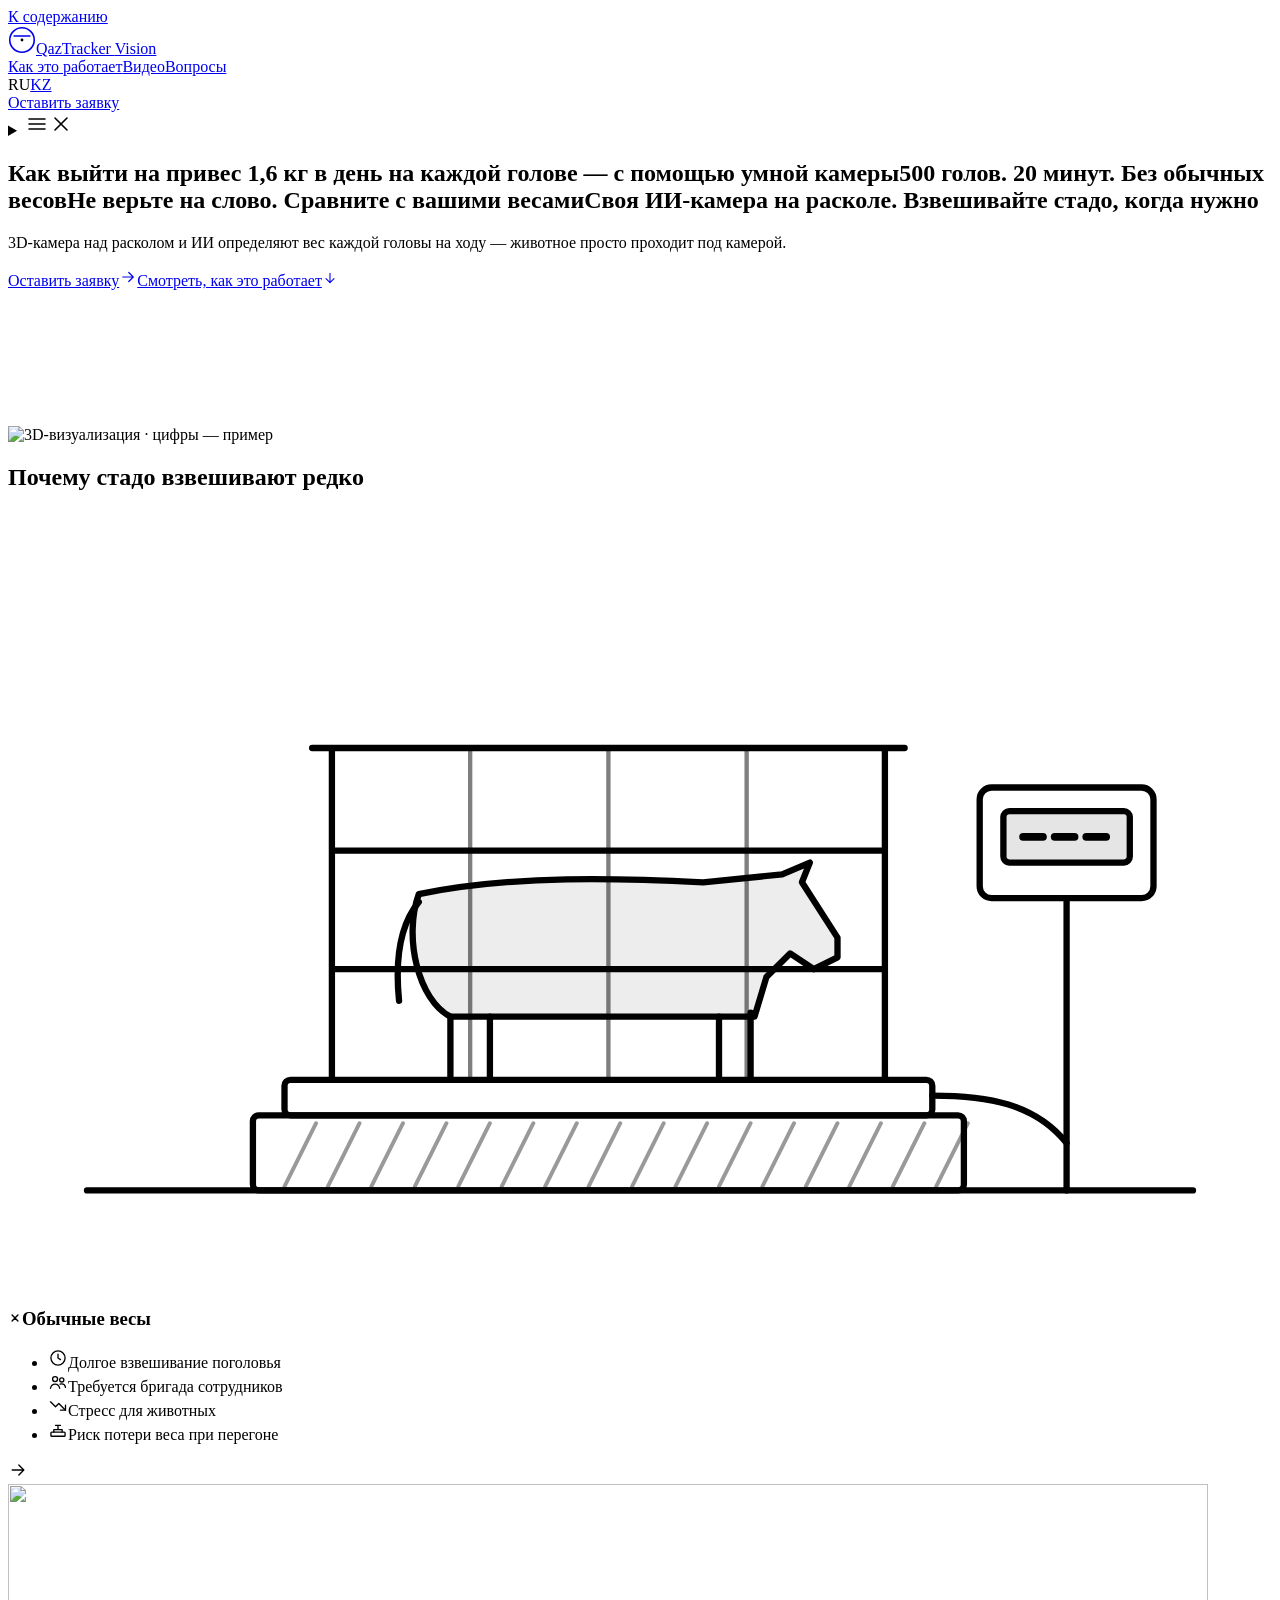
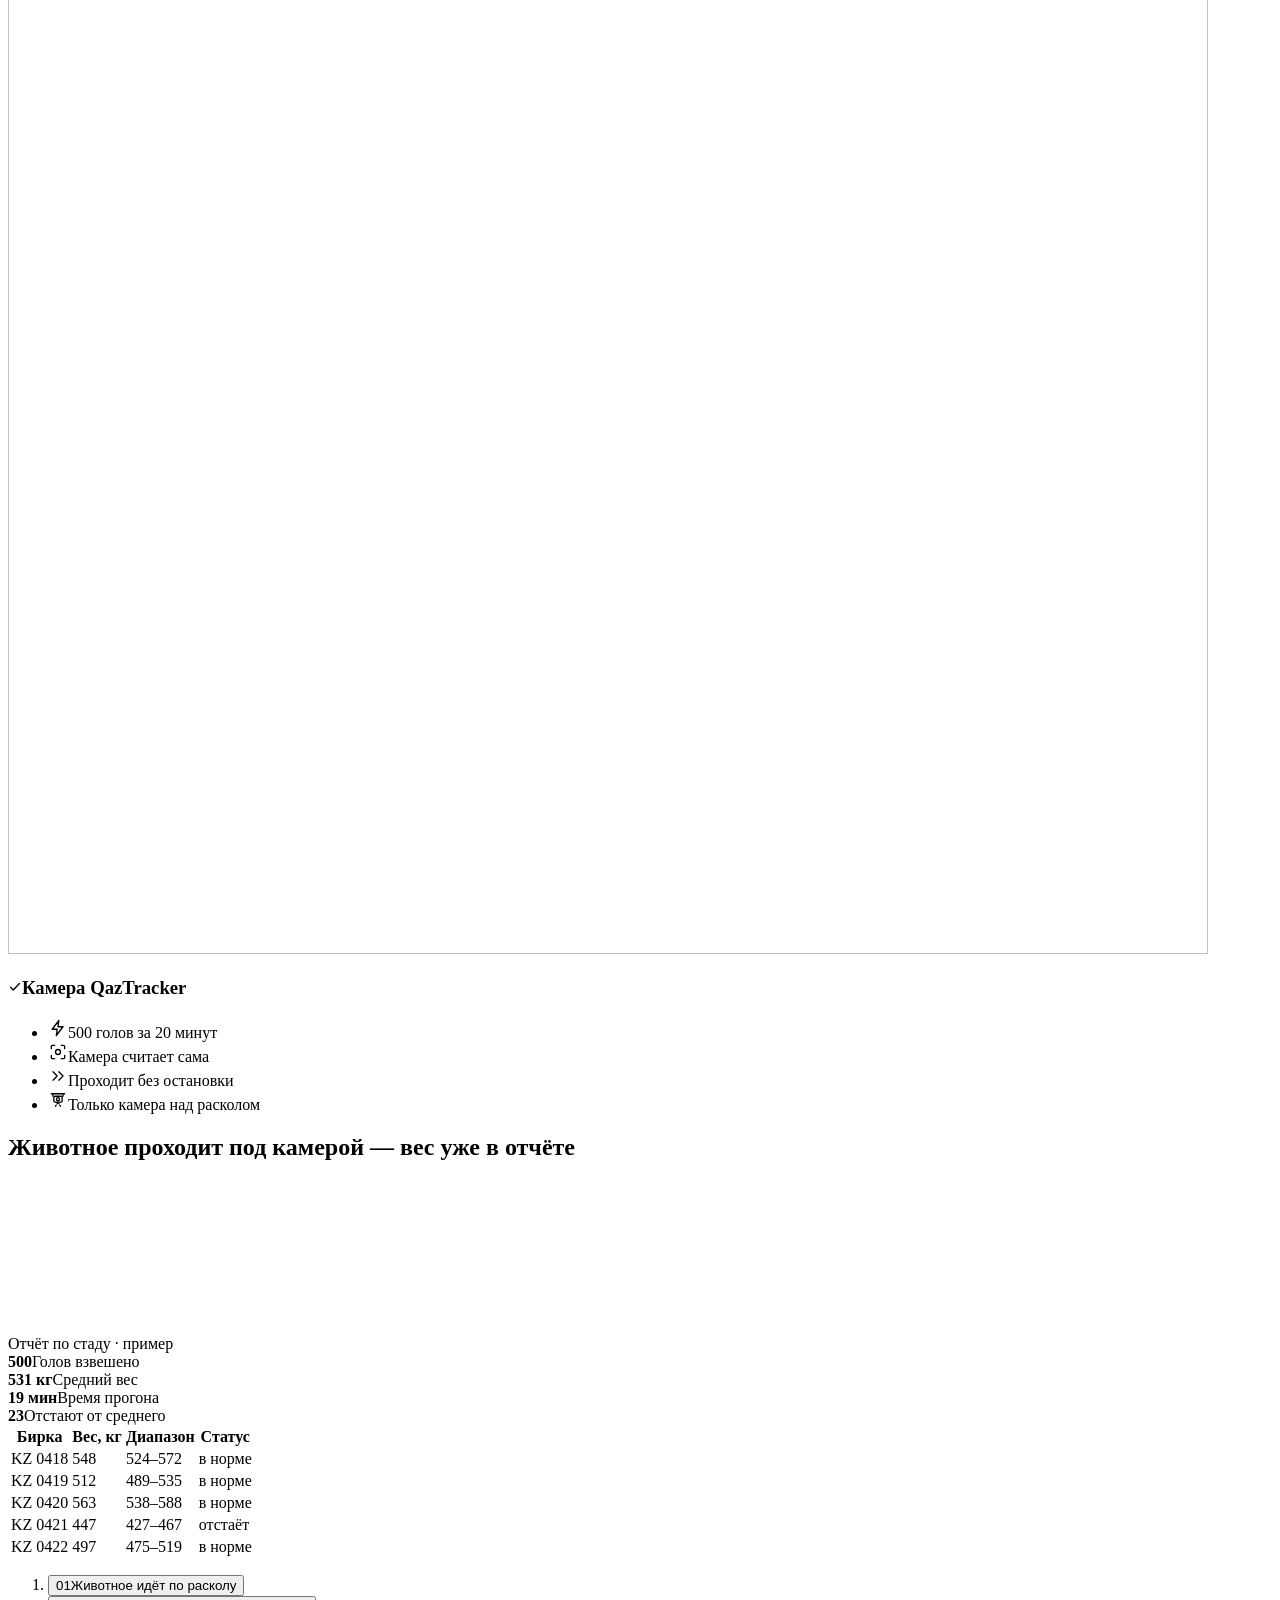
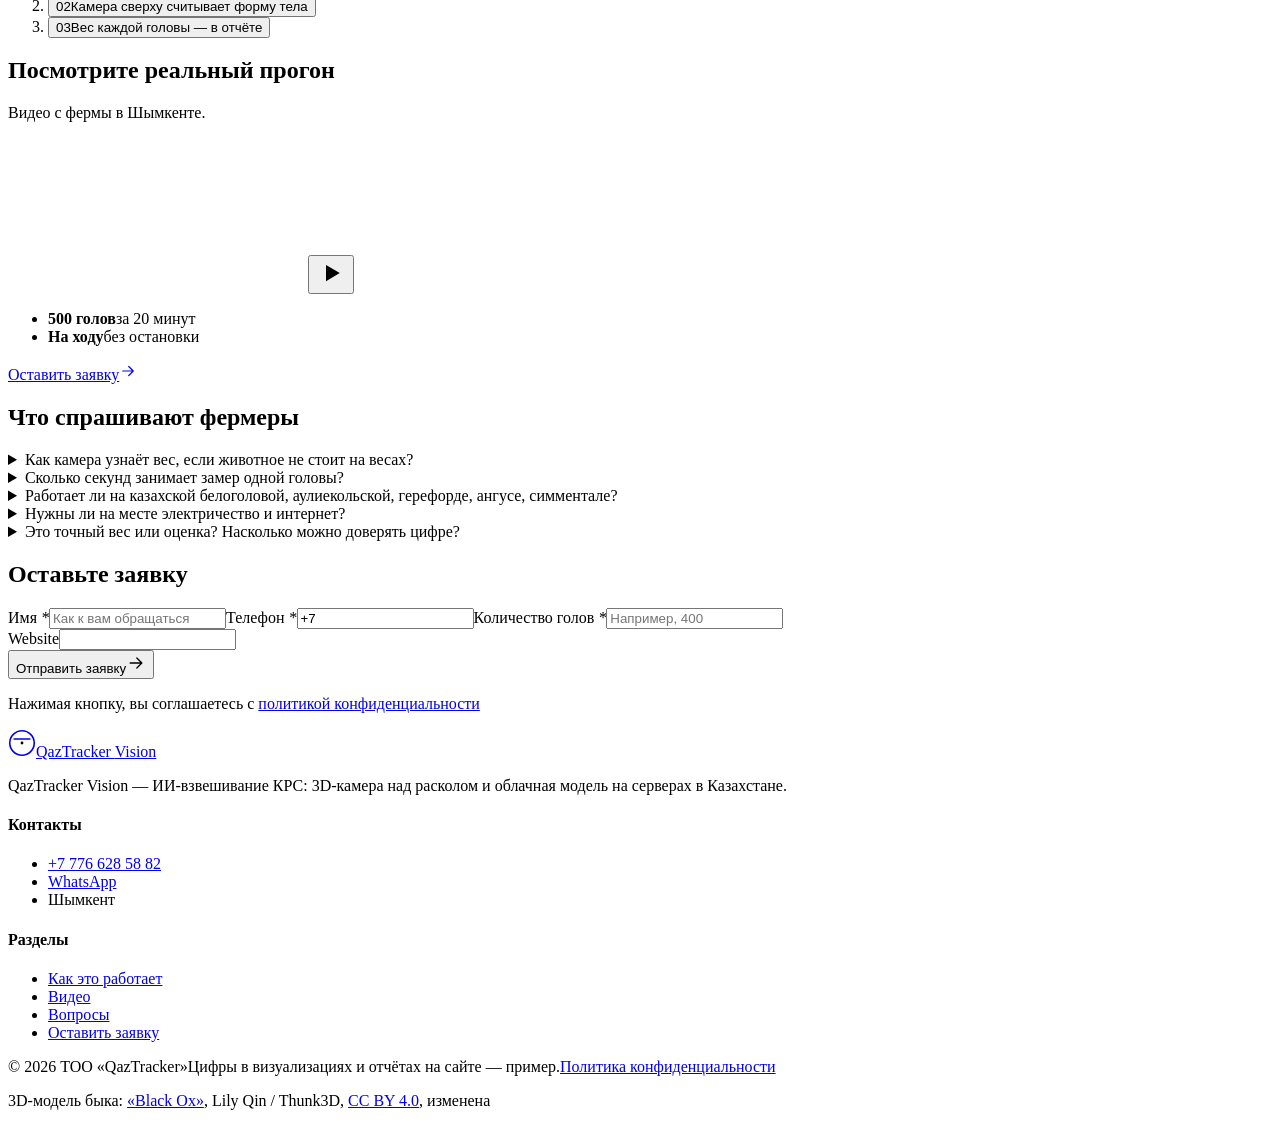
==== commit 86429aef: "Главный заголовок: привес 1,6 кг в день с помощью умной камеры Co-Authored-By: Claude Opus 5.5 <nore" ====
--- a/index.html
+++ b/index.html
@@ -1,4 +1,4 @@
-<!DOCTYPE html><html lang="ru" class="b31vhq_variable jDEytq_variable"><head><meta charSet="utf-8"/><meta name="viewport" content="width=device-width, initial-scale=1"/><link rel="preload" href="/qaztracker-vision-landing-v2/_next/static/media/07935285219a259d-s.p.1qq4vpdcun5oj.woff2" as="font" crossorigin="" type="font/woff2"/><link rel="preload" href="/qaztracker-vision-landing-v2/_next/static/media/605ce01b664af129-s.p.0wgildi0cnwt9.woff2" as="font" crossorigin="" type="font/woff2"/><link rel="stylesheet" href="/qaztracker-vision-landing-v2/_next/static/chunks/1qcuo3bt3hkni.css" data-precedence="next"/><link rel="stylesheet" href="/qaztracker-vision-landing-v2/_next/static/chunks/07tnbfkoouzlc.css" data-precedence="next"/><link rel="stylesheet" href="/qaztracker-vision-landing-v2/custom.css?v=20261117"/><link rel="preload" as="script" fetchPriority="low" href="/qaztracker-vision-landing-v2/_next/static/chunks/1yg4x5e3obwvr.js"/><script src="/qaztracker-vision-landing-v2/_next/static/chunks/242x7dx0zu3hf.js" async=""></script><script src="/qaztracker-vision-landing-v2/_next/static/chunks/0f8uddcniwing.js" async=""></script><script src="/qaztracker-vision-landing-v2/_next/static/chunks/3y2aqkhbivh22.js" async=""></script><script src="/qaztracker-vision-landing-v2/_next/static/chunks/turbopack-2w-dzhgaosq-o.js" async=""></script><script src="/qaztracker-vision-landing-v2/_next/static/chunks/0a-rekt06v0sv.js" async=""></script><script src="/qaztracker-vision-landing-v2/_next/static/chunks/0kejfmcp5vo1b.js" async=""></script><script src="/qaztracker-vision-landing-v2/_next/static/chunks/3097mb2svdhl-.js" async=""></script><meta name="theme-color" content="#1a1713"/><meta name="next-size-adjust" content=""/><title>QazTracker Vision — взвешивание КРС без весов: 3D-камера и ИИ</title><meta name="description" content="Взвесьте всё стадо за 20 минут без загона на весы: 3D-камера над расколом и ИИ определяют вес каждой головы на ходу. Своя камера на вашей ферме."/><meta name="robots" content="noindex, nofollow"/><link rel="canonical" href="https://daulet-rama.github.io/qaztracker-vision-landing-v2/"/><link rel="alternate" hrefLang="ru" href="https://daulet-rama.github.io/qaztracker-vision-landing-v2/"/><link rel="alternate" hrefLang="kk" href="https://daulet-rama.github.io/qaztracker-vision-landing-v2/kz"/><link rel="alternate" hrefLang="x-default" href="https://daulet-rama.github.io/qaztracker-vision-landing-v2/"/><meta name="format-detection" content="telephone=no"/><meta property="og:title" content="QazTracker Vision — взвешивание КРС без весов: 3D-камера и ИИ"/><meta property="og:description" content="Взвесьте всё стадо за 20 минут без загона на весы: 3D-камера над расколом и ИИ определяют вес каждой головы на ходу. Своя камера на вашей ферме."/><meta property="og:url" content="https://daulet-rama.github.io/qaztracker-vision-landing-v2/"/><meta property="og:site_name" content="QazTracker Vision"/><meta property="og:locale" content="ru_KZ"/><meta property="og:image" content="https://daulet-rama.github.io/qaztracker-vision-landing-v2/img/og-ru.jpg"/><meta property="og:type" content="website"/><meta name="twitter:card" content="summary_large_image"/><meta name="twitter:title" content="QazTracker Vision — взвешивание КРС без весов: 3D-камера и ИИ"/><meta name="twitter:description" content="Взвесьте всё стадо за 20 минут без загона на весы: 3D-камера над расколом и ИИ определяют вес каждой головы на ходу. Своя камера на вашей ферме."/><meta name="twitter:image" content="https://daulet-rama.github.io/qaztracker-vision-landing-v2/img/og-ru.jpg"/><link rel="icon" href="/qaztracker-vision-landing-v2/favicon.svg"/><script>(function(){
+<!DOCTYPE html><html lang="ru" class="b31vhq_variable jDEytq_variable"><head><meta charSet="utf-8"/><meta name="viewport" content="width=device-width, initial-scale=1"/><link rel="preload" href="/qaztracker-vision-landing-v2/_next/static/media/07935285219a259d-s.p.1qq4vpdcun5oj.woff2" as="font" crossorigin="" type="font/woff2"/><link rel="preload" href="/qaztracker-vision-landing-v2/_next/static/media/605ce01b664af129-s.p.0wgildi0cnwt9.woff2" as="font" crossorigin="" type="font/woff2"/><link rel="stylesheet" href="/qaztracker-vision-landing-v2/_next/static/chunks/1qcuo3bt3hkni.css" data-precedence="next"/><link rel="stylesheet" href="/qaztracker-vision-landing-v2/_next/static/chunks/07tnbfkoouzlc.css" data-precedence="next"/><link rel="stylesheet" href="/qaztracker-vision-landing-v2/custom.css?v=20261118"/><link rel="preload" as="script" fetchPriority="low" href="/qaztracker-vision-landing-v2/_next/static/chunks/1yg4x5e3obwvr.js"/><script src="/qaztracker-vision-landing-v2/_next/static/chunks/242x7dx0zu3hf.js" async=""></script><script src="/qaztracker-vision-landing-v2/_next/static/chunks/0f8uddcniwing.js" async=""></script><script src="/qaztracker-vision-landing-v2/_next/static/chunks/3y2aqkhbivh22.js" async=""></script><script src="/qaztracker-vision-landing-v2/_next/static/chunks/turbopack-2w-dzhgaosq-o.js" async=""></script><script src="/qaztracker-vision-landing-v2/_next/static/chunks/0a-rekt06v0sv.js" async=""></script><script src="/qaztracker-vision-landing-v2/_next/static/chunks/0kejfmcp5vo1b.js" async=""></script><script src="/qaztracker-vision-landing-v2/_next/static/chunks/3097mb2svdhl-.js" async=""></script><meta name="theme-color" content="#1a1713"/><meta name="next-size-adjust" content=""/><title>QazTracker Vision — взвешивание КРС без весов: 3D-камера и ИИ</title><meta name="description" content="Взвесьте всё стадо за 20 минут без загона на весы: 3D-камера над расколом и ИИ определяют вес каждой головы на ходу. Своя камера на вашей ферме."/><meta name="robots" content="noindex, nofollow"/><link rel="canonical" href="https://daulet-rama.github.io/qaztracker-vision-landing-v2/"/><link rel="alternate" hrefLang="ru" href="https://daulet-rama.github.io/qaztracker-vision-landing-v2/"/><link rel="alternate" hrefLang="kk" href="https://daulet-rama.github.io/qaztracker-vision-landing-v2/kz"/><link rel="alternate" hrefLang="x-default" href="https://daulet-rama.github.io/qaztracker-vision-landing-v2/"/><meta name="format-detection" content="telephone=no"/><meta property="og:title" content="QazTracker Vision — взвешивание КРС без весов: 3D-камера и ИИ"/><meta property="og:description" content="Взвесьте всё стадо за 20 минут без загона на весы: 3D-камера над расколом и ИИ определяют вес каждой головы на ходу. Своя камера на вашей ферме."/><meta property="og:url" content="https://daulet-rama.github.io/qaztracker-vision-landing-v2/"/><meta property="og:site_name" content="QazTracker Vision"/><meta property="og:locale" content="ru_KZ"/><meta property="og:image" content="https://daulet-rama.github.io/qaztracker-vision-landing-v2/img/og-ru.jpg"/><meta property="og:type" content="website"/><meta name="twitter:card" content="summary_large_image"/><meta name="twitter:title" content="QazTracker Vision — взвешивание КРС без весов: 3D-камера и ИИ"/><meta name="twitter:description" content="Взвесьте всё стадо за 20 минут без загона на весы: 3D-камера над расколом и ИИ определяют вес каждой головы на ходу. Своя камера на вашей ферме."/><meta name="twitter:image" content="https://daulet-rama.github.io/qaztracker-vision-landing-v2/img/og-ru.jpg"/><link rel="icon" href="/qaztracker-vision-landing-v2/favicon.svg"/><script>(function(){
 var d=document.documentElement;d.classList.add('js');
 window.addEventListener('error',function(){d.classList.remove('js')},true);
 setTimeout(function(){if(!window.__qtReady)d.classList.remove('js')},10000);
@@ -27,4 +27,4 @@
 ym(Number(C.ym),'init',{clickmap:true,trackLinks:true,accurateTrackBounce:true,params:{hero_variant:h}})}
 if(C.px){!function(f){if(f.fbq)return;var n=f.fbq=function(){n.callMethod?n.callMethod.apply(n,arguments):n.queue.push(arguments)};
 if(!f._fbq)f._fbq=n;n.push=n;n.loaded=!0;n.version='2.0';n.queue=[]}(window);fbq('init',C.px);fbq('track','PageView')}
-})();</script><style>html[data-h]:not([data-h="default"]) .hv[data-hv="default"]{display:none}html[data-h="o-speed"] .hv[data-hv="o-speed"]{display:inline}html[data-h="o-accuracy"] .hv[data-hv="o-accuracy"]{display:inline}html[data-h="o-camera"] .hv[data-hv="o-camera"]{display:inline}</style><script src="/qaztracker-vision-landing-v2/_next/static/chunks/0cz1d0mv5g_q7.js" noModule=""></script></head><body><div hidden=""><!--$--><!--/$--></div><script type="application/ld+json">{"@context":"https://schema.org","@type":"Organization","name":"ТОО «QazTracker»","brand":"QazTracker Vision","url":"https://daulet-rama.github.io/qaztracker-vision-landing-v2/","telephone":"+77766285882","address":{"@type":"PostalAddress","addressLocality":"Шымкент","addressCountry":"KZ"}}</script><a class="skip-link" href="#main">К содержанию</a><header class="header"><div class="wrap header__bar"><a class="brand" href="/qaztracker-vision-landing-v2/" aria-label="QazTracker Vision"><svg width="28" height="28" viewBox="0 0 32 32" aria-hidden="true" focusable="false"><circle cx="16" cy="16" r="14" fill="none" stroke="currentColor" stroke-width="1.8"></circle><path d="M7 11.5h18" stroke="currentColor" stroke-width="1.8" stroke-linecap="round"></path><path d="M16 11.5v4" stroke="var(--gold)" stroke-width="1.8" stroke-linecap="round"></path><path d="M11 24.5l5-8 5 8" fill="none" stroke="var(--gold)" stroke-width="1.4" stroke-dasharray="1.6 2.2" stroke-linecap="round"></path><circle cx="16" cy="16" r="1.6" fill="var(--gold)"></circle></svg><span class="brand__name">QazTracker <span class="brand__sub">Vision</span></span></a><nav class="nav" aria-label="Разделы"><a href="#how">Как это работает</a><a href="#proof">Видео</a><a href="#faq">Вопросы</a></nav><div class="header__actions"><div class="lang" role="group" aria-label="Язык / Тіл"><span aria-current="true">RU</span><a href="/qaztracker-vision-landing-v2/kz" hrefLang="kk" lang="kk" data-lang="kz" data-track="lang_switch" data-to="kz">KZ</a></div><a class="btn btn--sm header__cta btn--green" href="#lead" data-track="cta_click" data-cta="header_lead">Оставить заявку</a><details class="mnav"><summary aria-label="Меню"><svg width="24" height="24" viewBox="0 0 24 24" fill="none" stroke="currentColor" stroke-width="1.6" stroke-linecap="round" stroke-linejoin="round" aria-hidden="true" focusable="false" class="i-menu"><path d="M4 7h16M4 12h16M4 17h16"></path></svg><svg width="24" height="24" viewBox="0 0 24 24" fill="none" stroke="currentColor" stroke-width="1.6" stroke-linecap="round" stroke-linejoin="round" aria-hidden="true" focusable="false" class="i-close"><path d="M6 6l12 12M18 6L6 18"></path></svg></summary><div class="mnav__panel"><nav aria-label="Разделы"><a href="#how">Как это работает<svg width="18" height="18" viewBox="0 0 24 24" fill="none" stroke="currentColor" stroke-width="1.6" stroke-linecap="round" stroke-linejoin="round" aria-hidden="true" focusable="false"><path d="M5 12h14M13 6l6 6-6 6"></path></svg></a><a href="#proof">Видео<svg width="18" height="18" viewBox="0 0 24 24" fill="none" stroke="currentColor" stroke-width="1.6" stroke-linecap="round" stroke-linejoin="round" aria-hidden="true" focusable="false"><path d="M5 12h14M13 6l6 6-6 6"></path></svg></a><a href="#faq">Вопросы<svg width="18" height="18" viewBox="0 0 24 24" fill="none" stroke="currentColor" stroke-width="1.6" stroke-linecap="round" stroke-linejoin="round" aria-hidden="true" focusable="false"><path d="M5 12h14M13 6l6 6-6 6"></path></svg></a></nav><a class="btn btn--block btn--green" href="#lead" data-track="cta_click" data-cta="menu_lead">Оставить заявку<svg width="18" height="18" viewBox="0 0 24 24" fill="none" stroke="currentColor" stroke-width="1.6" stroke-linecap="round" stroke-linejoin="round" aria-hidden="true" focusable="false" class="arrow"><path d="M5 12h14M13 6l6 6-6 6"></path></svg></a><div class="mnav__meta"><a href="tel:+77766285882" data-track="phone_click" data-placement="menu">+7 776 628 58 82</a></div></div></details></div></div></header><main id="main"><section class="hero" id="top" aria-labelledby="hero-title"><div class="wrap"><div class="hero__grid"><h1 class="hero__title" id="hero-title"><span class="hv" data-hv="default">Взвесьте всё стадо за 20 минут. Без загона на весы</span><span class="hv" data-hv="o-speed">500 голов. 20 минут. Без обычных весов</span><span class="hv" data-hv="o-accuracy">Не верьте на слово. Сравните с вашими весами</span><span class="hv" data-hv="o-camera">Своя ИИ-камера на расколе. Взвешивайте стадо, когда нужно</span></h1><p class="hero__sub">3D-камера над расколом и ИИ определяют вес каждой головы на ходу — животное просто проходит под камерой.</p><div class="hero__ctas"><a class="btn btn--green btn--lg" href="#lead" data-track="cta_click" data-cta="hero_lead">Оставить заявку<svg width="18" height="18" viewBox="0 0 24 24" fill="none" stroke="currentColor" stroke-width="1.6" stroke-linecap="round" stroke-linejoin="round" aria-hidden="true" focusable="false" class="arrow"><path d="M5 12h14M13 6l6 6-6 6"></path></svg></a><a class="link-arrow" href="#how" data-track="cta_click" data-cta="hero_how">Смотреть, как это работает<svg width="16" height="16" viewBox="0 0 24 24" fill="none" stroke="currentColor" stroke-width="1.6" stroke-linecap="round" stroke-linejoin="round" aria-hidden="true" focusable="false"><path d="M12 5v14M6 13l6 6 6-6"></path></svg></a></div></div><div class="hero__visual"><div class="visual"><picture><source media="(min-width: 1024px)" srcSet="/qaztracker-vision-landing-v2/img/scene/hero-poster-wide.avif" type="image/avif"/><source media="(min-width: 1024px)" srcSet="/qaztracker-vision-landing-v2/img/scene/hero-poster-wide.webp" type="image/webp"/><source srcSet="/qaztracker-vision-landing-v2/img/scene/hero-poster-portrait.avif" type="image/avif"/><img class="visual__poster" src="/qaztracker-vision-landing-v2/img/scene/hero-poster-portrait.webp" alt="3D-визуализация · цифры — пример" decoding="async" loading="eager" fetchPriority="high"/></picture><video class="visual__video" muted="" loop="" playsInline="" preload="none" aria-hidden="true" style="opacity:0"></video><div class="visual__stage"></div></div></div></div></section><section class="section section--paper" id="pains" aria-labelledby="pains-title"><div class="wrap"><div class="section-head vs-head" data-reveal="true"><h2 class="h2" id="pains-title">Почему стадо взвешивают редко</h2></div><div class="vs"><div class="vs__panel vs__panel--old" data-reveal="true"><div class="vs__media vs__media--old"><svg class="vs__drawing" viewBox="0 0 320 196" fill="none" stroke="currentColor" stroke-width="1.6" stroke-linecap="round" stroke-linejoin="round" aria-hidden="true" focusable="false"><path d="M20 172H300"></path><rect x="62" y="153" width="180" height="19" rx="1.5"></rect><path d="M70 171l8-16M81 171l8-16M92 171l8-16M103 171l8-16M114 171l8-16M125 171l8-16M136 171l8-16M147 171l8-16M158 171l8-16M169 171l8-16M180 171l8-16M191 171l8-16M202 171l8-16M213 171l8-16M224 171l8-16M235 171l8-16" opacity="0.4" stroke-width="1"></path><rect x="70" y="144" width="164" height="9" rx="1.5"></rect><path d="M104 97C128 92 156 93 176 94L196 92L203 89L201 94L210 108L210 113L204 116L198 112L192 118L189 128L112 128C104 124 100 108 104 97Z" fill="currentColor" fill-opacity="0.07"></path><path d="M112 128v16M122 128v16M180 128v16M188 127v17M104 99c-5 6-6 15-5 25"></path><path d="M82 144V60M222 144V60M77 60H227M82 86H222M82 116H222"></path><path d="M117 60v84M152 60v84M187 60v84" opacity="0.5" stroke-width="1.1"></path><path d="M234 148c14 0 26 2 34 12"></path><path d="M268 172V98"></path><rect x="246" y="70" width="44" height="28" rx="3"></rect><rect x="252" y="76" width="32" height="13" rx="1.5" fill="currentColor" fill-opacity="0.1"></rect><path d="M257 82.5h5M265 82.5h5M273 82.5h5" stroke-width="2"></path></svg></div><h3 class="vs__title"><span class="vs__badge"><svg width="14" height="14" viewBox="0 0 24 24" fill="none" stroke="currentColor" stroke-width="2.4" stroke-linecap="round" stroke-linejoin="round" aria-hidden="true" focusable="false"><path d="M7 7l10 10M17 7L7 17"></path></svg></span>Обычные весы</h3><ul class="vs__list"><li class="vs__item"><span class="vs__ico"><svg width="20" height="20" viewBox="0 0 24 24" fill="none" stroke="currentColor" stroke-width="1.6" stroke-linecap="round" stroke-linejoin="round" aria-hidden="true" focusable="false"><circle cx="12" cy="12" r="8.5"></circle><path d="M12 7.5V12l3 2"></path></svg></span><span class="vs__txt">Долгое взвешивание поголовья</span></li><li class="vs__item"><span class="vs__ico"><svg width="20" height="20" viewBox="0 0 24 24" fill="none" stroke="currentColor" stroke-width="1.6" stroke-linecap="round" stroke-linejoin="round" aria-hidden="true" focusable="false"><circle cx="8.5" cy="8.5" r="3"></circle><circle cx="16.5" cy="9.5" r="2.5"></circle><path d="M3 19.5c.6-3.2 2.8-5 5.5-5s4.9 1.8 5.5 5M14.5 14.6c.6-.2 1.3-.3 2-.3 2.3 0 4 1.5 4.5 4.2"></path></svg></span><span class="vs__txt">Требуется бригада сотрудников</span></li><li class="vs__item"><span class="vs__ico"><svg width="20" height="20" viewBox="0 0 24 24" fill="none" stroke="currentColor" stroke-width="1.6" stroke-linecap="round" stroke-linejoin="round" aria-hidden="true" focusable="false"><path d="M3 7l6 6 4-4 8 8"></path><path d="M21 11v6h-6"></path></svg></span><span class="vs__txt">Стресс для животных</span></li><li class="vs__item"><span class="vs__ico"><svg width="20" height="20" viewBox="0 0 24 24" fill="none" stroke="currentColor" stroke-width="1.6" stroke-linecap="round" stroke-linejoin="round" aria-hidden="true" focusable="false"><rect x="3.5" y="14.5" width="17" height="5" rx="1"></rect><path d="M7 14.5v-3h10v3M12 11.5V6.5M9 6.5h6"></path></svg></span><span class="vs__txt">Риск потери веса при перегоне</span></li></ul></div><div class="vs__arrow" aria-hidden="true"><svg width="20" height="20" viewBox="0 0 24 24" fill="none" stroke="currentColor" stroke-width="1.6" stroke-linecap="round" stroke-linejoin="round" aria-hidden="true" focusable="false"><path d="M5 12h14M13 6l6 6-6 6"></path></svg></div><div class="vs__panel vs__panel--new" data-reveal="true" style="--d:120ms"><div class="vs__media vs__media--new"><img src="/qaztracker-vision-landing-v2/img/scene/vs-camera.webp?v=20261117" alt="" width="1200" height="1070" loading="lazy" decoding="async"/></div><h3 class="vs__title"><span class="vs__badge"><svg width="14" height="14" viewBox="0 0 24 24" fill="none" stroke="currentColor" stroke-width="2.4" stroke-linecap="round" stroke-linejoin="round" aria-hidden="true" focusable="false"><path d="M4.5 12.5l4.5 4.5 10.5-11"></path></svg></span>Камера QazTracker</h3><ul class="vs__list"><li class="vs__item"><span class="vs__ico"><svg width="20" height="20" viewBox="0 0 24 24" fill="none" stroke="currentColor" stroke-width="1.6" stroke-linecap="round" stroke-linejoin="round" aria-hidden="true" focusable="false"><path d="M13 3L5 13.5h6L10 21l8-10.5h-6z"></path></svg></span><span class="vs__txt">500 голов за 20 минут</span></li><li class="vs__item"><span class="vs__ico"><svg width="20" height="20" viewBox="0 0 24 24" fill="none" stroke="currentColor" stroke-width="1.6" stroke-linecap="round" stroke-linejoin="round" aria-hidden="true" focusable="false"><path d="M4 8V5.5A1.5 1.5 0 015.5 4H8M16 4h2.5A1.5 1.5 0 0120 5.5V8M20 16v2.5a1.5 1.5 0 01-1.5 1.5H16M8 20H5.5A1.5 1.5 0 014 18.5V16"></path><circle cx="12" cy="12" r="3"></circle></svg></span><span class="vs__txt">Камера считает сама</span></li><li class="vs__item"><span class="vs__ico"><svg width="20" height="20" viewBox="0 0 24 24" fill="none" stroke="currentColor" stroke-width="1.6" stroke-linecap="round" stroke-linejoin="round" aria-hidden="true" focusable="false"><path d="M6 17l5-5-5-5M13 17l5-5-5-5"></path></svg></span><span class="vs__txt">Проходит без остановки</span></li><li class="vs__item"><span class="vs__ico"><svg width="20" height="20" viewBox="0 0 24 24" fill="none" stroke="currentColor" stroke-width="1.6" stroke-linecap="round" stroke-linejoin="round" aria-hidden="true" focusable="false"><path d="M4 4.5h16M6 4.5v3M18 4.5v3"></path><rect x="7" y="7.5" width="10" height="7" rx="1.5"></rect><circle cx="12" cy="11" r="1.8"></circle><path d="M9 19.5l3-5 3 5" stroke-dasharray="1.5 2"></path></svg></span><span class="vs__txt">Только камера над расколом</span></li></ul></div></div></div></section><section class="section section--stage how" id="how" aria-labelledby="how-title"><div class="wrap"><div class="section-head" data-reveal="true"><h2 class="h2" id="how-title">Животное проходит под камерой — вес уже в отчёте<!-- --> </h2></div><div class="how__layout"><div class="how__stage" data-reveal="true"><div class="visual"><picture><source media="(min-width: 1024px)" srcSet="/qaztracker-vision-landing-v2/img/scene/full-poster.avif" type="image/avif"/><source media="(min-width: 1024px)" srcSet="/qaztracker-vision-landing-v2/img/scene/full-poster.webp" type="image/webp"/><source srcSet="/qaztracker-vision-landing-v2/img/scene/full-poster.avif" type="image/avif"/><img class="visual__poster" src="/qaztracker-vision-landing-v2/img/scene/full-poster.webp" alt="" decoding="async" loading="lazy" fetchPriority="auto"/></picture><video class="visual__video" muted="" loop="" playsInline="" preload="none" aria-hidden="true" style="opacity:0"></video><div class="visual__stage"></div></div><div class="report" aria-hidden="true"><div class="report__title"><span>Отчёт по стаду · пример</span></div><div class="report__stats"><div class="report__stat"><b>500</b><span>Голов взвешено</span></div><div class="report__stat"><b>531 кг</b><span>Средний вес</span></div><div class="report__stat"><b>19 мин</b><span>Время прогона</span></div><div class="report__stat"><b>23</b><span>Отстают от среднего</span></div></div><table><thead><tr><th>Бирка</th><th>Вес, кг</th><th>Диапазон</th><th>Статус</th></tr></thead><tbody><tr><td>KZ 0418</td><td>548</td><td>524–572</td><td>в норме</td></tr><tr><td>KZ 0419</td><td>512</td><td>489–535</td><td>в норме</td></tr><tr><td>KZ 0420</td><td>563</td><td>538–588</td><td>в норме</td></tr><tr><td>KZ 0421</td><td>447</td><td>427–467</td><td class="lag">отстаёт</td></tr><tr><td>KZ 0422</td><td>497</td><td>475–519</td><td>в норме</td></tr></tbody></table></div><p class="how__caption"></p></div><ol class="steps"><li data-reveal="true" style="--d:0ms"><button type="button" class="step is-active" aria-pressed="true"><span class="step__bar"></span><span class="step__num">0<!-- -->1</span><span class="step__title">Животное идёт по расколу</span><span class="step__text"></span></button></li><li data-reveal="true" style="--d:80ms"><button type="button" class="step" aria-pressed="false"><span class="step__bar"></span><span class="step__num">0<!-- -->2</span><span class="step__title">Камера сверху считывает форму тела</span><span class="step__text"></span></button></li><li data-reveal="true" style="--d:160ms"><button type="button" class="step" aria-pressed="false"><span class="step__bar"></span><span class="step__num">0<!-- -->3</span><span class="step__title">Вес каждой головы — в отчёте</span><span class="step__text"></span></button></li></ol></div></div></section><section class="section section--sunk" id="proof" aria-labelledby="proof-title"><div class="wrap proof2"><div class="proof2__head" data-reveal="true"><h2 class="h2" id="proof-title">Посмотрите реальный прогон</h2><p class="lead">Видео с фермы в Шымкенте.</p></div><div class="proof2__media"><div class="phone"><div class="proof__video" data-reveal="true"><video playsInline="" preload="none" poster="/qaztracker-vision-landing-v2/img/proof-poster.webp"></video><button type="button" class="proof__play" aria-label="▶"><span><svg width="30" height="30" viewBox="0 0 24 24" fill="none" stroke="currentColor" stroke-width="1.6" stroke-linecap="round" stroke-linejoin="round" aria-hidden="true" focusable="false"><path d="M8 5.5v13l11-6.5z" fill="currentColor" stroke="none"></path></svg></span></button></div></div></div><div class="proof2__facts" data-reveal="true" style="--d:80ms"><ul class="proof2__stats"><li><b>500 голов</b><span>за 20 минут</span></li><li><b>На ходу</b><span>без остановки</span></li></ul><a class="btn btn--green btn--lg" href="#lead" data-track="cta_click" data-cta="proof_lead">Оставить заявку<svg width="18" height="18" viewBox="0 0 24 24" fill="none" stroke="currentColor" stroke-width="1.6" stroke-linecap="round" stroke-linejoin="round" aria-hidden="true" focusable="false" class="arrow"><path d="M5 12h14M13 6l6 6-6 6"></path></svg></a></div></div></section><section class="section section--paper" id="faq" aria-labelledby="faq-title"><div class="wrap"><div class="section-head section-head--center" data-reveal="true"><h2 class="h2" id="faq-title">Что спрашивают фермеры<!-- --> </h2></div><div class="faq__list" data-reveal="true"><details class="qa" data-q="Как камера узнаёт вес, если животное не стоит на весах?"><summary><span>Как камера узнаёт вес, если животное не стоит на весах?</span><span class="qa__icon" aria-hidden="true"></span></summary><div class="qa__body"><p>Камера сверху снимает животное в 3D: получается облако точек — форма спины и боков, длина, ширина и высота тела. Модель ИИ обучена на парах «3D-скан — вес на весах» и по форме тела оценивает живой вес. Поэтому весы для замера не нужны — животное просто проходит под камерой.</p></div></details><details class="qa" data-q="Сколько секунд занимает замер одной головы?"><summary><span>Сколько секунд занимает замер одной головы?</span><span class="qa__icon" aria-hidden="true"></span></summary><div class="qa__body"><p>Замер идёт, пока животное проходит под камерой, — это секунды. Останавливать его не нужно. При ровном потоке через раскол выходит порядка 500 голов за 20 минут.</p></div></details><details class="qa" data-q="Работает ли на казахской белоголовой, аулиекольской, герефорде, ангусе, симментале?"><summary><span>Работает ли на казахской белоголовой, аулиекольской, герефорде, ангусе, симментале?</span><span class="qa__icon" aria-hidden="true"></span></summary><div class="qa__body"><p>Модель обучали на мясных породах, в том числе на герефорде и ангусе. Для казахской белоголовой, аулиекольской, симментала и других пород при запуске камеры делаем контрольное сравнение с весами и при необходимости калибруем модель под ваше стадо.</p></div></details><details class="qa" data-q="Нужны ли на месте электричество и интернет?"><summary><span>Нужны ли на месте электричество и интернет?</span><span class="qa__icon" aria-hidden="true"></span></summary><div class="qa__body"><p>Камере нужно питание. Вес считается в облаке, поэтому нужен мобильный интернет; если связь слабая, замеры сохраняются на месте и отправляются, когда связь появится.</p></div></details><details class="qa" data-q="Это точный вес или оценка? Насколько можно доверять цифре?"><summary><span>Это точный вес или оценка? Насколько можно доверять цифре?</span><span class="qa__icon" aria-hidden="true"></span></summary><div class="qa__body"><p>Это оценка живого веса по 3D-форме тела, поэтому мы всегда показываем и диапазон. Доверие лучше проверить на своём стаде: при запуске камеры часть голов взвешиваем на ваших весах и сравниваем по биркам. Точность зависит от породы, положения животного и калибровки модели под ферму.</p></div></details></div></div></section><section class="section section--stage" id="lead" aria-labelledby="lead-title"><div class="wrap lead__solo"><div class="section-head section-head--center" data-reveal="true"><h2 class="h2" id="lead-title">Оставьте заявку</h2></div><form class="form form--lead" id="lead-form" noValidate="" data-reveal="true" data-msg-required="Заполните это поле" data-msg-phone="Введите номер в формате +7 (7XX) XXX-XX-XX" data-msg-heads="Укажите количество голов цифрами" data-msg-sending="Отправляем…" data-wa-number="77766285882" data-wa-intro="Здравствуйте! Заявка на камеру QazTracker Vision." data-wa-name="Имя" data-wa-phone="Телефон" data-wa-heads="Голов"><label class="field"><span>Имя <i>*</i></span><input id="lead-name" class="input" name="name" autoComplete="name" placeholder="Как к вам обращаться" maxLength="80" required=""/><span class="field__error" hidden=""></span></label><label class="field"><span>Телефон <i>*</i></span><input id="lead-phone" class="input" type="tel" inputMode="tel" autoComplete="tel" placeholder="+7 (7__) ___-__-__" maxLength="18" name="phone" value="+7" required=""/><span class="field__error" hidden=""></span></label><label class="field"><span>Количество голов <i>*</i></span><input id="lead-heads" class="input" inputMode="numeric" autoComplete="off" placeholder="Например, 400" maxLength="6" name="heads" required=""/><span class="field__error" hidden=""></span></label><div class="hp" aria-hidden="true"><label>Website<input tabindex="-1" autoComplete="off" name="website"/></label></div><button class="btn btn--block btn--green btn--lg" type="submit" data-track="cta_click" data-cta="lead_submit"><span class="btn__label">Отправить заявку</span><svg width="20" height="20" viewBox="0 0 24 24" fill="none" stroke="currentColor" stroke-width="1.6" stroke-linecap="round" stroke-linejoin="round" aria-hidden="true" focusable="false" class="arrow"><path d="M5 12h14M13 6l6 6-6 6"></path></svg></button><div class="form__error" hidden="" role="alert"><p>Не получилось отправить заявку. Отправьте её нам в WhatsApp — текст уже набран.</p><a class="btn btn--wa btn--block" href="https://wa.me/77766285882" target="_blank" rel="noopener" data-track="whatsapp_click" data-placement="lead_fallback"><svg width="20" height="20" viewBox="0 0 24 24" fill="none" stroke="currentColor" stroke-width="1.6" stroke-linecap="round" stroke-linejoin="round" aria-hidden="true" focusable="false"><path d="M12 3.5a8.5 8.5 0 00-7.4 12.7L3.5 20.5l4.4-1.1A8.5 8.5 0 1012 3.5z"></path><path d="M9.2 8.6c.2-.4.5-.4.8-.4h.5c.2 0 .4.1.5.4l.6 1.5c.1.2 0 .5-.1.7l-.5.6c-.1.1-.1.3 0 .5a5.5 5.5 0 002.6 2.3c.2.1.4 0 .5-.1l.6-.7c.2-.2.4-.2.6-.1l1.5.7c.2.1.3.3.3.5 0 .5-.2 1.1-.6 1.4-.5.4-1.3.6-2.2.3a8.6 8.6 0 01-4.9-4.3c-.5-1-.5-2 .2-2.9z"></path></svg>Отправить в WhatsApp</a></div><p class="form__note">Нажимая кнопку, вы соглашаетесь с <a href="/qaztracker-vision-landing-v2/privacy" target="_blank" rel="noopener">политикой конфиденциальности</a></p></form><div class="lead__done" id="lead-done" hidden="" role="status" tabindex="-1"><span class="lead__done-icon"><svg width="34" height="34" viewBox="0 0 24 24" fill="none" stroke="currentColor" stroke-width="2.2" stroke-linecap="round" stroke-linejoin="round" aria-hidden="true" focusable="false"><path d="M4.5 12.5l4.5 4.5 10.5-11"></path></svg></span><h3>Спасибо! Заявка отправлена</h3><p>Скоро с вами свяжемся.</p></div></div></section></main><footer class="footer"><div class="wrap"><div class="footer__grid"><div class="footer__about"><a class="brand" href="/qaztracker-vision-landing-v2/" aria-label="QazTracker Vision"><svg width="28" height="28" viewBox="0 0 32 32" aria-hidden="true" focusable="false"><circle cx="16" cy="16" r="14" fill="none" stroke="currentColor" stroke-width="1.8"></circle><path d="M7 11.5h18" stroke="currentColor" stroke-width="1.8" stroke-linecap="round"></path><path d="M16 11.5v4" stroke="var(--gold)" stroke-width="1.8" stroke-linecap="round"></path><path d="M11 24.5l5-8 5 8" fill="none" stroke="var(--gold)" stroke-width="1.4" stroke-dasharray="1.6 2.2" stroke-linecap="round"></path><circle cx="16" cy="16" r="1.6" fill="var(--gold)"></circle></svg><span class="brand__name">QazTracker <span class="brand__sub">Vision</span></span></a><p>QazTracker Vision — ИИ-взвешивание КРС: 3D-камера над расколом и облачная модель на серверах в Казахстане.</p></div><div><h4>Контакты</h4><ul><li><a href="tel:+77766285882" data-track="phone_click" data-placement="footer">+7 776 628 58 82</a></li><li><a href="https://wa.me/77766285882?text=%D0%97%D0%B4%D1%80%D0%B0%D0%B2%D1%81%D1%82%D0%B2%D1%83%D0%B9%D1%82%D0%B5!%20%D0%A5%D0%BE%D1%87%D1%83%20%D1%83%D0%B7%D0%BD%D0%B0%D1%82%D1%8C%20%D0%BF%D1%80%D0%BE%20%D0%B2%D0%B7%D0%B2%D0%B5%D1%88%D0%B8%D0%B2%D0%B0%D0%BD%D0%B8%D0%B5%20%D0%9A%D0%A0%D0%A1%20%D0%BA%D0%B0%D0%BC%D0%B5%D1%80%D0%BE%D0%B9%20QazTracker%20Vision." target="_blank" rel="noopener" data-track="whatsapp_click" data-placement="footer">WhatsApp</a></li><li><span>Шымкент</span></li></ul></div><div><h4>Разделы</h4><ul><li><a href="#how">Как это работает</a></li><li><a href="#proof">Видео</a></li><li><a href="#faq">Вопросы</a></li><li><a href="#lead">Оставить заявку</a></li></ul></div></div><div class="footer__bottom"><span>© 2026 ТОО «QazTracker»</span><span>Цифры в визуализациях и отчётах на сайте — пример.</span><a href="/qaztracker-vision-landing-v2/privacy">Политика конфиденциальности</a></div><p class="footer__credit">3D-модель быка:<!-- --> <a href="https://sketchfab.com/3d-models/aadc3161c6f84d9293b5533f2bf846cd" target="_blank" rel="noopener">«Black Ox»</a>, Lily Qin / Thunk3D,<!-- --> <a href="https://creativecommons.org/licenses/by/4.0/" target="_blank" rel="noopener">CC BY 4.0</a>, изменена</p></div></footer><!--$--><!--/$--><script id="_R_">(globalThis["TURBOPACK"] || (globalThis["TURBOPACK"] = [])).push({"otherChunks":["static/chunks/1yg4x5e3obwvr.js","static/chunks/242x7dx0zu3hf.js","static/chunks/0f8uddcniwing.js","static/chunks/3y2aqkhbivh22.js"],"runtimeModuleIds":[494553]});</script><script src="/qaztracker-vision-landing-v2/_next/static/chunks/1yg4x5e3obwvr.js" async=""></script><script>(self.__next_f=self.__next_f||[]).push([0])</script><script>self.__next_f.push([1,"1:\"$Sreact.fragment\"\n2:\"/qaztracker-vision-landing-v2/_next/static/chunks/0a-rekt06v0sv.js\"\n3:I[339756,[\"$2\"],\"default\"]\n4:I[837457,[\"$2\"],\"default\"]\nb:I[897367,[\"$2\"],\"OutletBoundary\"]\nc:\"$Sreact.suspense\"\ne:\"ViewportBoundary\"\nf:I[897367,[\"$2\"],\"$e\"]\n11:\"MetadataBoundary\"\n12:I[897367,[\"$2\"],\"$11\"]\n14:I[168027,[],\"default\",1]\n:HL[\"/qaztracker-vision-landing-v2/_next/static/chunks/1qcuo3bt3hkni.css\",\"style\"]\n:HL[\"/qaztracker-vision-landing-v2/_next/static/media/07935285219a259d-s.p.1qq4vpdcun5oj.woff2\",\"font\",{\"crossOrigin\":\"\",\"type\":\"font/woff2\"}]\n:HL[\"/qaztracker-vision-landing-v2/_next/static/media/605ce01b664af129-s.p.0wgildi0cnwt9.woff2\",\"font\",{\"crossOrigin\":\"\",\"type\":\"font/woff2\"}]\n:HL[\"/qaztracker-vision-landing-v2/_next/static/chunks/07tnbfkoouzlc.css\",\"style\"]\n5:X\n9:[[\"children\",{\"s\":\"__PAGE__\",\"h\":512,\"d\":{\"r\":[\"$\",\"$1\",\"c\",{\"children\":[\"$La\",[[\"$\",\"link\",\"0\",{\"rel\":\"stylesheet\",\"href\":\"/qaztracker-vision-landing-v2/_next/static/chunks/07tnbfkoouzlc.css\",\"precedence\":\"next\",\"crossOrigin\":\"$undefined\",\"nonce\":\"$undefined\"}],[\"$\",\"script\",\"script-0\",{\"src\":\"/qaztracker-vision-landing-v2/_next/static/chunks/3097mb2svdhl-.js\",\"async\":true,\"nonce\":\"$undefined\"}]],[\"$\",\"$Lb\",null,{\"children\":[\"$\",\"$c\",null,{\"name\":\"Next.MetadataOutlet\",\"children\":\"$@d\"}]}]]}],\"p\":false,\"v\":null}}]]\n7:[[\"children\",{\"s\":{\"n\":\"locale\",\"t\":\"d\",\"k\":\"ru\",\"s\":[\"admin\",\"api\"]},\"h\":66064,\"d\":{\"r\":[\"$\",\"$1\",\"c\",{\"children\":[[[\"$\",\"link\",\"0\",{\"rel\":\"stylesheet\",\"href\":\"/qaztracker-vision-landing-v2/_next/static/chunks/1qcuo3bt3hkni.css\",\"precedence\":\"next\",\"crossOrigin\":\"$undefined\",\"nonce\":\"$undefined\"}],[\"$\",\"script\",\"script-0\",{\"src\":\"/qaztracker-vision-landing-v2/_next/static/chunks/0kejfmcp5vo1b.js\",\"async\":true,\"nonce\":\"$undefined\"}]],\"$L8\"]}],\"p\":false,\"v\":null},\"c\":\"$Q9\"}]]\n6:[[\"children\",{\"s\":\"(frontend)\",\"h\":131600,\"d\":{\"r\":[\"$\",\"$1\",\"c\",{\"children\":[null,[\"$\",\"$L3\",null,{\"parallelRouterKey\":\"children\",\"error\":\"$undefined\",\"errorStyles\":\"$undefined\",\"errorScripts\":\"$undefined\",\"template\":[\"$\",\"$L4\",null,{}],\"templateStyles\":\"$undefined\",\"templateScripts\":\"$undefined\",\"notFound\":[[[\"$\",\"title\",null,{\"children\":\"404: This page could not be found.\"}],[\"$\",\"div\",null,{\"style\":\"$0:t:t:d:r:props:children:1:props:notFound:0:1:props:style\",\"children\":[\"$\",\"div\",null,{\"children\":[[\"$\",\"style\",null,{\"dangerouslySetInnerHTML\":{\"__html\":\"body{color:#000;background:#fff;margin:0}.next-error-h1{border-right:1px solid rgba(0,0,0,.3)}@media (prefers-color-scheme:dark){body{color:#fff;background:#000}.next-error-h1{border-right:1px solid rgba(255,255,255,.3)}}\"}}],[\"$\",\"h1\",null,{\"className\":\"next-error-h1\",\"style\":\"$0:t:t:d:r:props:children:1:props:notFound:0:1:props:children:props:children:1:props:style\",\"children\":404}],[\"$\",\"div\",null,{\"style\":\"$0:t:t:d:r:props:children:1:props:notFound:0:1:props:children:props:children:2:props:style\",\"children\":[\"$\",\"h2\",null,{\"style\":\"$0:t:t:d:r:props:children:1:props:notFound:0:1:props:children:props:children:2:props:children:props:style\",\"children\":\"This page could not be found.\"}]}]]}]}]],[]],\"forbidden\":\"$undefined\",\"unauthorized\":\"$undefined\"}]]}],\"p\":false,\"v\":\"$5\"},\"c\":\"$Q7\"}]]\n0:{\"P\":null,\"c\":[\"\",\"ru\"],\"q\":\"\",\"i\":false,\"t\":{\"t\":{\"s\":\"\",\"h\":131600,\"d\":{\"r\":[\"$\",\"$1\",\"c\",{\"children\":[null,[\"$\",\"$L3\",null,{\"parallelRouterKey\":\"children\",\"error\":\"$undefined\",\"errorStyles\":\"$undefined\",\"errorScripts\":\"$undefined\",\"template\":[\"$\",\"$L4\",null,{}],\"templateStyles\":\"$undefined\",\"templateScripts\":\"$undefined\",\"notFound\":[[[\"$\",\"title\",null,{\"children\":\"404: This page could not be found.\"}],[\"$\",\"div\",null,{\"style\":{\"fontFamily\":\"system-ui,\\\"Segoe UI\\\",Roboto,Helvetica,Arial,sans-serif,\\\"Apple Color Emoji\\\",\\\"Segoe UI Emoji\\\"\",\"height\":\"100vh\",\"textAlign\":\"center\",\"display\":\"flex\",\"flexDirection\":\"column\",\"alignItems\":\"center\",\"justifyContent\":\"center\"},\"children\":[\"$\",\"div\",null,{\"children\":[[\"$\",\"style\",null,{\"dangerouslySetInnerHTML\":{\"__html\":\"body{color:#000;background:#fff;margin:0}.next-error-h1{border-right:1px solid rgba(0,0,0,.3)}@media (prefers-color-scheme:dark){body{color:#fff;background:#000}.next-error-h1{border-right:1px solid rgba(255,255,255,.3)}}\"}}],[\"$\",\"h1\",null,{\"className\":\"next-error-h1\",\"style\":{\"display\":\"inline-block\",\"margin\":\"0 20px 0 0\",\"padding\":\"0 23px 0 0\",\"fontSize\":24,\"fontWeight\":500,\"verticalAlign\":\"top\",\"lineHeight\":\"49px\"},\"children\":404}],[\"$\",\"div\",null,{\"style\":{\"display\":\"inline-block\"},\"children\":[\"$\",\"h2\",null,{\"style\":{\"fontSize\":14,\"fontWeight\":400,\"lineHeight\":\"49px\",\"margin\":0},\"children\":\"This page could not be found.\"}]}]]}]}]],[]],\"forbidden\":\"$undefined\",\"unauthorized\":\"$undefined\"}]]}],\"p\":false,\"v\":\"$5\"},\"c\":\"$Q6\"},\"h\":{\"r\":[\"$\",\"$1\",\"h\",{\"children\":[null,[\"$\",\"$Lf\",null,{\"children\":\"$L10\"}],[\"$\",\"$L12\",null,{\"children\":[[\"$\",\"div\",null,{\"hidden\":true,\"children\":[\"$\",\"$c\",null,{\"name\":\"Next.Metadata\",\"children\":\"$L13\"}]}],null]}],[\"$\",\"meta\",null,{\"name\":\"next-size-adjust\",\"content\":\"\"}]]}],\"p\":false,\"v\":null}},\"m\":\"$undefined\",\"G\":[\"$14\",[]],\"S\":true,\"r\":\"$undefined\",\"s\":\"$undefined\",\"a\":\"$undefined\",\"l\":\"$undefined\",\"p\":\"$undefined\",\"d\":\"$undefined\",\"b\":\"VTcO3Dhqxv3KpugMpvqW5\"}\n5:C\n10:[[\"$\",\"meta\",\"0\",{\"charSet\":\"utf-8\"}],[\"$\",\"meta\",\"1\",{\"name\":\"viewport\",\"content\":\"width=device-width, initial-scale=1\"}],[\"$\",\"meta\",\"2\",{\"name\":\"theme-color\",\"content\":\"#1a1713\"}]]\n1c:I[27201,[\"$2\"],\"IconMark\"]\n15:T8f7,(function(){\nvar d=document.documentElement;d.classList.add('js');\nwindow.addEventListener('error',function(){d.classList.remove('js')},true);\nsetTimeout(function(){if(!window.__qtReady)d.classList.remove('js')},10000);\nvar C={\"offers\":[\"speed\",\"accuracy\",\"camera\"],\"ab\":{\"enabled\":false,\"items\":[]},\"ga4\":\"\",\"ym\":\"\",\"px\":\"\"},q=null;try{q=new URLSearchParams(location.search)}catch(e){}\nvar h='default',o=q\u0026\u0026q.get('offer');\ntry{\nif(o){o=String(o).toLowerCase();if(C.offers.indexOf(o)\u003e-1){h='o-'+o;sessionStorage.setItem('qt_offer',o)}}\nelse{var so=sessionStorage.getItem('qt_offer');if(so\u0026\u0026C.offers.indexOf(so)\u003e-1)h='o-'+so}\n}catch(e){}\nif(h==='default'\u0026\u0026C.ab.enabled\u0026\u0026C.ab.items.length\u003e1){\nvar keys=C.ab.items.map(function(i){return i.k}),v=null;\ntry{v=localStorage.getItem('qt_hv')}catch(e){}\nif(!v||keys.indexOf(v)\u003c0){var t=0;C.ab.items.forEach(function(i){t+=Math.max(0,i.w)});var r=Math.random()*t;v=keys[0];\nfor(var i=0;i\u003cC.ab.items.length;i++){r-=Math.max(0,C.ab.items[i].w);if(r\u003c0){v=C.ab.items[i].k;break}}\ntry{localStorage.setItem('qt_hv',v)}catch(e){}}\nif(v!=='default')h='v-'+v}\nd.setAttribute('data-h',h);window.__qtHero=h;\ntry{var K=['utm_source','utm_medium','utm_campaign','utm_content','utm_term','gclid','yclid','fbclid','offer'],a={},has=false;\nK.forEach(function(k){var x=q\u0026\u0026q.get(k);if(x){a[k]=String(x).slice(0,200);has=true}});\na.landing=location.href.slice(0,500);a.referrer=(document.referrer||'').slice(0,500);a.ts=Date.now();\nif(!localStorage.getItem('qt_first'))localStorage.setItem('qt_first',JSON.stringify(a));\nif(has||!sessionStorage.getItem('qt_last'))sessionStorage.setItem('qt_last',JSON.stringify(a))}catch(e){}\nwindow.dataLayer=window.dataLayer||[];window.gtag=window.gtag||function(){dataLayer.push(arguments)};\nif(C.ga4){gtag('js',new Date());gtag('config',C.ga4,{hero_variant:h})}\nif(C.ym){window.__qtYm=C.ym;window.ym=window.ym||function(){(ym.a=ym.a||[]).push(arguments)};ym.l=1*new Date();\nym(Number(C.ym),'init',{clickmap:true,trackLinks:true,accurateTrackBounce:true,params:{hero_variant:h}})}\nif(C.px){!function(f){if(f.fbq)return;var n=f.fbq=function(){n.callMethod?n.callMethod.apply(n,arguments):n.queue.push(arguments)};\nif(!f._fbq)f._fbq=n;n.push=n;n.loaded=!0;n.version='2.0';n.queue=[]}(window);fbq('init',C.px);fbq('track','PageView')}\n})();8:[\"$\",\"html\",null,{\"lang\":\"ru\",\"className\":\"b31vhq_variable jDEytq_variable\",\"suppressHydrationWarning\":true,\"children\":[[\"$\",\"head\",null,{\"children\":[[\"$\",\"script\",null,{\"dangerouslySetInnerHTML\":{\"__html\":\"$15\"}}],[\"$\",\"style\",null,{\"dangerouslySetInnerHTML\":{\"__html\":\"html[data-h]:not([data-h=\\\"default\\\"]) .hv[data-hv=\\\"default\\\"]{display:none}html[data-h=\\\"o-speed\\\"] .hv[data-hv=\\\"o-speed\\\"]{display:inline}html[data-h=\\\"o-accuracy\\\"] .hv[data-hv=\\\"o-accuracy\\\"]{display:inline}html[data-h=\\\"o-camera\\\"] .hv[data-hv=\\\"o-camera\\\"]{display:inline}\"}}]]}],[\"$\",\"body\",null,{\"children\":[[\"$\",\"$L3\",null,{\"parallelRouterKey\":\"children\",\"error\":\"$undefined\",\"errorStyles\":\"$undefined\",\"errorScripts\":\"$undefined\",\"template\":[\"$\",\"$L4\",null,{}],\"templateStyles\":\"$undefined\",\"templateScripts\":\"$undefined\",\"notFound\":[[\"$\",\"main\",null,{\"className\":\"page-simple\",\"children\":[\"$\",\"div\",null,{\"className\":\"wrap\",\"children\":[[\"$\",\"p\",null,{\"className\":\"kicker\",\"children\":\"404\"}],[\"$\",\"h1\",null,{\"className\":\"h2\",\"children\":\"Страница не найдена · Бет табылмады\"}],[\"$\",\"p\",null,{\"className\":\"lead\",\"children\":[\"$\",\"a\",null,{\"className\":\"link-arrow\",\"href\":\"/qaztracker-vision-landing-v2/\",\"children\":\"QazTracker Vision →\"}]}]]}]}],[]],\"forbidden\":\"$undefined\",\"unauthorized\":\"$undefined\"}],null,\"$L17\"]}]]}]\na:[[\"$\",\"script\",null,{\"type\":\"application/ld+json\",\"dangerouslySetInnerHTML\":{\"__html\":\"{\\\"@context\\\":\\\"https://schema.org\\\",\\\"@type\\\":\\\"Organization\\\",\\\"name\\\":\\\"ТОО «QazTracker»\\\",\\\"brand\\\":\\\"QazTracker Vision\\\",\\\"url\\\":\\\"https://daulet-rama.github.io/qaztracker-vision-landing-v2/\\\",\\\"telephone\\\":\\\"+77766285882\\\",\\\"address\\\":{\\\"@type\\\":\\\"PostalAddress\\\",\\\"addressLocality\\\":\\\"Шымкент\\\",\\\"addressCountry\\\":\\\"KZ\\\"}}\"}}],[\"$\",\"a\",null,{\"className\":\"skip-link\",\"href\":\"#main\",\"children\":\"К содержанию\"}],[\"$\",\"header\",null,{\"className\":\"header\",\"children\":[\"$\",\"div\",null,{\"className\":\"wrap header__bar\",\"children\":[[\"$\",\"a\",null,{\"className\":\"brand\",\"href\":\"/qaztracker-vision-landing-v2/\",\"aria-label\":\"QazTracker Vision\",\"children\":[[\"$\",\"svg\",null,{\"width\":28,\"height\":28,\"viewBox\":\"0 0 32 32\",\"aria-hidden\":\"true\",\"focusable\":\"false\",\"children\":[[\"$\",\"circle\",null,{\"cx\":\"16\",\"cy\":\"16\",\"r\":\"14\",\"fill\":\"none\",\"stroke\":\"currentColor\",\"strokeWidth\":\"1.8\"}],[\"$\",\"path\",null,{\"d\":\"M7 11.5h18\",\"stroke\":\"currentColor\",\"strokeWidth\":\"1.8\",\"strokeLinecap\":\"round\"}],[\"$\",\"path\",null,{\"d\":\"M16 11.5v4\",\"stroke\":\"var(--gold)\",\"strokeWidth\":\"1.8\",\"strokeLinecap\":\"round\"}],[\"$\",\"path\",null,{\"d\":\"M11 24.5l5-8 5 8\",\"fill\":\"none\",\"stroke\":\"var(--gold)\",\"strokeWidth\":\"1.4\",\"strokeDasharray\":\"1.6 2.2\",\"strokeLinecap\":\"round\"}],[\"$\",\"circle\",null,{\"cx\":\"16\",\"cy\":\"16\",\"r\":\"1.6\",\"fill\":\"var(--gold)\"}]]}],[\"$\",\"span\",null,{\"className\":\"brand__name\",\"children\":[\"QazTracker \",[\"$\",\"span\",null,{\"className\":\"brand__sub\",\"children\":\"Vision\"}]]}]]}],[\"$\",\"nav\",null,{\"className\":\"nav\",\"aria-label\":\"Разделы\",\"children\":[[\"$\",\"a\",\"how\",{\"href\":\"#how\",\"children\":\"Как это работает\"}],[\"$\",\"a\",\"proof\",{\"href\":\"#proof\",\"children\":\"Видео\"}],null,[\"$\",\"a\",\"faq\",{\"href\":\"#faq\",\"children\":\"Вопросы\"}]]}],[\"$\",\"div\",null,{\"className\":\"header__actions\",\"children\":[null,[\"$\",\"div\",null,{\"className\":\"lang\",\"role\":\"group\",\"aria-label\":\"Язык / Тіл\",\"children\":[[\"$\",\"span\",null,{\"aria-current\":\"true\",\"children\":\"RU\"}],[\"$\",\"a\",null,{\"href\":\"/qaztracker-vision-landing-v2/kz\",\"hrefLang\":\"kk\",\"lang\":\"kk\",\"data-lang\":\"kz\",\"data-track\":\"lang_switch\",\"data-to\":\"kz\",\"children\":\"KZ\"}]]}],null,[\"$\",\"a\",null,{\"className\":\"btn btn--sm header__cta btn--green\",\"href\":\"#lead\",\"data-track\":\"cta_click\",\"data-cta\":\"header_lead\",\"children\":\"Оставить заявку\"}],[\"$\",\"details\",null,{\"className\":\"mnav\",\"children\":[[\"$\",\"summary\",null,{\"aria-label\":\"Меню\",\"children\":[[\"$\",\"svg\",null,{\"width\":24,\"height\":24,\"viewBox\":\"0 0 24 24\",\"fill\":\"none\",\"stroke\":\"currentColor\",\"strokeWidth\":1.6,\"strokeLinecap\":\"round\",\"strokeLinejoin\":\"round\",\"aria-hidden\":\"true\",\"focusable\":\"false\",\"className\":\"i-menu\",\"children\":[\"$\",\"path\",null,{\"d\":\"M4 7h16M4 12h16M4 17h16\"}]}],[\"$\",\"svg\",null,{\"width\":24,\"height\":24,\"viewBox\":\"0 0 24 24\",\"fill\":\"none\",\"stroke\":\"currentColor\",\"strokeWidth\":1.6,\"strokeLinecap\":\"round\",\"strokeLinejoin\":\"round\",\"aria-hidden\":\"true\",\"focusable\":\"false\",\"className\":\"i-close\",\"children\":[\"$\",\"path\",null,{\"d\":\"M6 6l12 12M18 6L6 18\"}]}]]}],[\"$\",\"div\",null,{\"className\":\"mnav__panel\",\"children\":[[\"$\",\"nav\",null,{\"aria-label\":\"Разделы\",\"children\":[[\"$\",\"a\",\"how\",{\"href\":\"#how\",\"children\":[\"Как это работает\",[\"$\",\"svg\",null,{\"width\":18,\"height\":18,\"viewBox\":\"0 0 24 24\",\"fill\":\"none\",\"stroke\":\"currentColor\",\"strokeWidth\":1.6,\"strokeLinecap\":\"round\",\"strokeLinejoin\":\"round\",\"aria-hidden\":\"true\",\"focusable\":\"false\",\"children\":[\"$\",\"path\",null,{\"d\":\"M5 12h14M13 6l6 6-6 6\"}]}]]}],[\"$\",\"a\",\"proof\",{\"href\":\"#proof\",\"children\":[\"Видео\",[\"$\",\"svg\",null,{\"width\":18,\"height\":18,\"viewBox\":\"0 0 24 24\",\"fill\":\"none\",\"stroke\":\"currentColor\",\"strokeWidth\":1.6,\"strokeLinecap\":\"round\",\"strokeLinejoin\":\"round\",\"aria-hidden\":\"true\",\"focusable\":\"false\",\"children\":[\"$\",\"path\",null,{\"d\":\"M5 12h14M13 6l6 6-6 6\"}]}]]}],null,[\"$\",\"a\",\"faq\",{\"href\":\"#faq\",\"children\":[\"Вопросы\",[\"$\",\"svg\",null,{\"width\":18,\"height\":18,\"viewBox\":\"0 0 24 24\",\"fill\":\"none\",\"stroke\":\"currentColor\",\"strokeWidth\":1.6,\"strokeLinecap\":\"round\",\"strokeLinejoin\":\"round\",\"aria-hidden\":\"true\",\"focusable\":\"false\",\"children\":[\"$\",\"path\",null,{\"d\":\"M5 12h14M13 6l6 6-6 6\"}]}]]}]]}],[\"$\",\"a\",null,{\"className\":\"btn btn--block btn--green\",\"href\":\"#lead\",\"data-track\":\"cta_click\",\"data-cta\":\"menu_lead\",\"children\":[\"Оставить заявку\",[\"$\",\"svg\",null,{\"width\":18,\"height\":18,\"viewBox\":\"0 0 24 24\",\"fill\":\"none\",\"stroke\":\"currentColor\",\"strokeWidth\":1.6,\"strokeLinecap\":\"round\",\"strokeLinejoin\":\"round\",\"aria-hidden\":\"true\",\"focusable\":\"false\",\"className\":\"arrow\",\"children\":\"$L18\"}]]}],\"$L19\"]}]]}]]}]]}]}],\"$L1a\",\"$L1b\"]\nd:null\n13:[[\"$\",\"title\",\"0\",{\"children\":\"QazTracker Vision — взвешивание КРС без весов: 3D-камера и ИИ\"}],[\"$\",\"meta\",\"1\",{\"name\":\"description\",\"content\":\"Взвесьте всё стадо за 20 минут без загона на весы: 3D-камера над расколом и ИИ определяют вес каждой головы на ходу. Своя камера на вашей ферме.\"}],[\"$\",\"meta\",\"2\",{\"name\":\"robots\",\"content\":\"noindex, nofollow\"}],[\"$\",\"link\",\"3\",{\"rel\":\"canonical\",\"href\":\"https://daulet-rama.github.io/qaztracker-vision-landing-v2/\"}],[\"$\",\"link\",\"4\",{\"rel\":\"alternate\",\"hrefLang\":\"ru\",\"href\":\"https://daulet-rama.github.io/qaztracker-vision-landing-v2/\"}],[\"$\",\"link\",\"5\",{\"rel\":\"alternate\",\"hrefLang\":\"kk\",\"href\":\"https://daulet-rama.github.io/qaztracker-vision-landing-v2/kz\"}],[\"$\",\"link\",\"6\",{\"rel\":\"alternate\",\"hrefLang\":\"x-default\",\"href\":\"https://daulet-rama.github.io/qaztracker-vision-landing-v2/\"}],[\"$\",\"meta\",\"7\",{\"name\":\"format-detection\",\"content\":\"telephone=no\"}],[\"$\",\"meta\",\"8\",{\"property\":\"og:title\",\"content\":\"QazTracker Vision — взвешивание КРС без весов: 3D-камера и ИИ\"}],[\"$\",\"meta\",\"9\",{\"property\":\"og:description\",\"content\":\"Взвесьте всё стадо за 20 минут без загона на весы: 3D-камера над расколом и ИИ определяют вес каждой головы на ходу. Своя камера на вашей ферме.\"}],[\"$\",\"meta\",\"10\",{\"property\":\"og:url\",\"content\":\"https://daulet-rama.github.io/qaztracker-vision-landing-v2/\"}],[\"$\",\"meta\",\"11\",{\"property\":\"og:site_name\",\"content\":\"QazTracker Vision\"}],[\"$\",\"meta\",\"12\",{\"property\":\"og:locale\",\"content\":\"ru_KZ\"}],[\"$\",\"meta\",\"13\",{\"property\":\"og:image\",\"content\":\"https://daulet-rama.github.io/qaztracker-vision-landing-v2/img/og-ru.jpg\"}],[\"$\",\"meta\",\"14\",{\"property\":\"og:type\",\"content\":\"website\"}],[\"$\",\"meta\",\"15\",{\"name\":\"twitter:card\",\"content\":\"summary_large_image\"}],[\"$\",\"meta\",\"16\",{\"name\":\"twitter:title\",\"content\":\"QazTracker Vision — взвешивание КРС без весов: 3D-камера и ИИ\"}],[\"$\",\"meta\",\"17\",{\"name\":\"twitter:description\",\"content\":\"Взвесьте всё стадо за 20 минут без загона на весы: 3D-камера над расколом и ИИ определяют вес каждой головы на ходу. Своя камера на вашей ферме.\"}],[\"$\",\"meta\",\"18\",{\"name\":\"twitter:image\",\"content\":\"https://daulet-rama.github.io/qaztracker-vision-landing-v2/img/og-ru.jpg\"}],[\"$\",\"link\",\"19\",{\"rel\":\"icon\",\"href\":\"/qaztracker-vision-landing-v2/favicon.svg\"}],[\"$\",\"$L1c\",\"20\",{}]]\n1d:\"/qaztracker-vision-landing-v2/_next/static/chunks/0kejfmcp5vo1b.js\"\n1e:I[131187,[\"$1d\"],\"SiteClient\"]\n1f:\"/qaztracker-vision-landing-v2/_next/static/chunks/3097mb2svdhl-.js\"\n20:I[747373,[\"$1d\",\"$1f\"],\"Scene3D\"]\n17:[\"$\",\"$L1e\",null,{\"locale\":\"ru\",\"analytics\":{\"ga4\":\"\",\"ym\":\"\",\"pixel\":\"\"}}]\n18:[\"$\",\"path\",null,{\"d\":\"M5 12h14M13 6l6 6-6 6\"}]\n19:[\"$\",\"div\",null,{\"className\":\"mnav__meta\",\"children\":[null,[\"$\",\"a\",null,{\"href\":\"tel:+77766285882\",\"data-track\":\"phone_click\",\"data-placement\":\"menu\",\"children\":\"+7 776 628 58 82\"}],null]}]\n1a:[\"$\",\"main\",null,{\"id\":\"main\",\"children\":[[\"$\",\"section\",null,{\"className\":\"hero\",\"id\":\"top\",\"aria-labelledby\":\"hero-title\",\"children\":[[\"$\",\"div\",null,{\"className\":\"wrap\",\"children\":[[\"$\",\"div\",null,{\"className\":\"hero__grid\",\"children\":[null,[\"$\",\"h1\",null,{\"className\":\"hero__title\",\"id\":\"hero-title\",\"children\":[[\"$\",\"span\",\"default\",{\"className\":\"hv\",\"data-hv\":\"default\",\"children\":\"Взвесьте всё стадо за 20 минут. Без загона на весы\"}],[\"$\",\"span\",\"o-speed\",{\"className\":\"hv\",\"data-hv\":\"o-speed\",\"children\":\"500 голов. 20 минут. Без обычных весов\"}],[\"$\",\"span\",\"o-accuracy\",{\"className\":\"hv\",\"data-hv\":\"o-accuracy\",\"children\":\"Не верьте на слово. Сравните с вашими весами\"}],[\"$\",\"span\",\"o-camera\",{\"className\":\"hv\",\"data-hv\":\"o-camera\",\"children\":\"Своя ИИ-камера на расколе. Взвешивайте стадо, когда нужно\"}]]}],[\"$\",\"p\",null,{\"className\":\"hero__sub\",\"children\":[false,\"3D-камера над расколом и ИИ определяют вес каждой головы на ходу — животное просто проходит под камерой.\"]}],false,[\"$\",\"div\",null,{\"className\":\"hero__ctas\",\"children\":[[\"$\",\"a\",null,{\"className\":\"btn btn--green btn--lg\",\"href\":\"#lead\",\"data-track\":\"cta_click\",\"data-cta\":\"hero_lead\",\"children\":[\"Оставить заявку\",[\"$\",\"svg\",null,{\"width\":18,\"height\":18,\"viewBox\":\"0 0 24 24\",\"fill\":\"none\",\"stroke\":\"currentColor\",\"strokeWidth\":1.6,\"strokeLinecap\":\"round\",\"strokeLinejoin\":\"round\",\"aria-hidden\":\"true\",\"focusable\":\"false\",\"className\":\"arrow\",\"children\":[\"$\",\"path\",null,{\"d\":\"M5 12h14M13 6l6 6-6 6\"}]}]]}],[\"$\",\"a\",null,{\"className\":\"link-arrow\",\"href\":\"#how\",\"data-track\":\"cta_click\",\"data-cta\":\"hero_how\",\"children\":[\"Смотреть, как это работает\",[\"$\",\"svg\",null,{\"width\":16,\"height\":16,\"viewBox\":\"0 0 24 24\",\"fill\":\"none\",\"stroke\":\"currentColor\",\"strokeWidth\":1.6,\"strokeLinecap\":\"round\",\"strokeLinejoin\":\"round\",\"aria-hidden\":\"true\",\"focusable\":\"false\",\"children\":[\"$\",\"path\",null,{\"d\":\"M12 5v14M6 13l6 6 6-6\"}]}]]}]]}]]}],[\"$\",\"div\",null,{\"className\":\"hero__visual\",\"children\":[[\"$\",\"$L20\",null,{\"mode\":\"hero\",\"framing\":\"right\",\"trigger\":\"idle\",\"phone\":\"video\",\"priority\":true,\"enabled\":true,\"modelUrl\":\"$undefined\",\"labels\":{\"example\":\"\",\"kg\":\"кг\",\"date\":\"\",\"weight\":\"548\",\"range\":\"524–572\",\"liveWeight\":\"Живой вес\",\"length\":\"Длина\",\"width\":\"Ширина\",\"height\":\"Высота\"},\"alt\":\"3D-визуализация · цифры — пример\",\"posters\":{\"wide\":{\"avif\":\"/qaztracker-vision-landing-v2/img/scene/hero-poster-wide.avif\",\"webp\":\"/qaztracker-vision-landing-v2/img/scene/hero-poster-wide.webp\"},\"portrait\":{\"avif\":\"/qaztracker-vision-landing-v2/img/scene/hero-poster-portrait.avif\",\"webp\":\"/qaztracker-vision-landing-v2/img/scene/hero-poster-portrait.webp\"}},\"video\":{\"portrait\":{\"mp4\":\"/qaztracker-vision-landing-v2/video/hero-loop-portrait.mp4\",\"webm\":\"/qaztracker-vision-landing-v2/video/hero-loop-portrait.webm\"},\"wide\":{\"mp4\":\"/qaztracker-vision-landing-v2/video/hero-loop-wide.mp4\",\"webm\":\"/qaztracker-vision-landing-v2/video/hero-loop-wide.webm\"}}}],null]}]]}],null]}],[\"$\",\"section\",null,{\"className\":\"section section--paper\",\"id\":\"pains\",\"aria-labelledby\":\"pains-title\",\"children\":[\"$\",\"div\",null,{\"className\":\"wrap\",\"children\":[[\"$\",\"div\",null,{\"className\":\"section-head vs-head\",\"data-reveal\":true,\"children\":[\"$\",\"h2\",null,{\"className\":\"h2\",\"id\":\"pains-title\",\"children\":\"Почему стадо взвешивают редко\"}]}],[\"$\",\"div\",null,{\"className\":\"vs\",\"children\":[[\"$\",\"div\",null,{\"className\":\"vs__panel vs__panel--old\",\"data-reveal\":true,\"children\":[[\"$\",\"div\",null,{\"className\":\"vs__media vs__media--old\",\"children\":[\"$\",\"svg\",null,{\"className\":\"vs__drawing\",\"viewBox\":\"0 0 320 196\",\"fill\":\"none\",\"stroke\":\"currentColor\",\"strokeWidth\":1.6,\"strokeLinecap\":\"round\",\"strokeLine"])</script><script>self.__next_f.push([1,"join\":\"round\",\"aria-hidden\":\"true\",\"focusable\":\"false\",\"children\":[[\"$\",\"path\",null,{\"d\":\"M20 172H300\"}],[\"$\",\"rect\",null,{\"x\":62,\"y\":153,\"width\":180,\"height\":19,\"rx\":1.5}],[\"$\",\"path\",null,{\"d\":\"M70 171l8-16M81 171l8-16M92 171l8-16M103 171l8-16M114 171l8-16M125 171l8-16M136 171l8-16M147 171l8-16M158 171l8-16M169 171l8-16M180 171l8-16M191 171l8-16M202 171l8-16M213 171l8-16M224 171l8-16M235 171l8-16\",\"opacity\":0.4,\"strokeWidth\":1}],[\"$\",\"rect\",null,{\"x\":70,\"y\":144,\"width\":164,\"height\":9,\"rx\":1.5}],[\"$\",\"path\",null,{\"d\":\"M104 97C128 92 156 93 176 94L196 92L203 89L201 94L210 108L210 113L204 116L198 112L192 118L189 128L112 128C104 124 100 108 104 97Z\",\"fill\":\"currentColor\",\"fillOpacity\":0.07}],[\"$\",\"path\",null,{\"d\":\"M112 128v16M122 128v16M180 128v16M188 127v17M104 99c-5 6-6 15-5 25\"}],[\"$\",\"path\",null,{\"d\":\"M82 144V60M222 144V60M77 60H227M82 86H222M82 116H222\"}],[\"$\",\"path\",null,{\"d\":\"M117 60v84M152 60v84M187 60v84\",\"opacity\":0.5,\"strokeWidth\":1.1}],[\"$\",\"path\",null,{\"d\":\"M234 148c14 0 26 2 34 12\"}],[\"$\",\"path\",null,{\"d\":\"M268 172V98\"}],[\"$\",\"rect\",null,{\"x\":246,\"y\":70,\"width\":44,\"height\":28,\"rx\":3}],[\"$\",\"rect\",null,{\"x\":252,\"y\":76,\"width\":32,\"height\":13,\"rx\":1.5,\"fill\":\"currentColor\",\"fillOpacity\":0.1}],[\"$\",\"path\",null,{\"d\":\"M257 82.5h5M265 82.5h5M273 82.5h5\",\"strokeWidth\":2}]]}]}],[\"$\",\"h3\",null,{\"className\":\"vs__title\",\"children\":[[\"$\",\"span\",null,{\"className\":\"vs__badge\",\"children\":[\"$\",\"svg\",null,{\"width\":14,\"height\":14,\"viewBox\":\"0 0 24 24\",\"fill\":\"none\",\"stroke\":\"currentColor\",\"strokeWidth\":2.4,\"strokeLinecap\":\"round\",\"strokeLinejoin\":\"round\",\"aria-hidden\":\"true\",\"focusable\":\"false\",\"children\":[\"$\",\"path\",null,{\"d\":\"M7 7l10 10M17 7L7 17\"}]}]}],\"Обычные весы\"]}],[\"$\",\"ul\",null,{\"className\":\"vs__list\",\"children\":[[\"$\",\"li\",\"0\",{\"className\":\"vs__item\",\"children\":[[\"$\",\"span\",null,{\"className\":\"vs__ico\",\"children\":[\"$\",\"svg\",null,{\"width\":20,\"height\":20,\"viewBox\":\"0 0 24 24\",\"fill\":\"none\",\"stroke\":\"currentColor\",\"strokeWidth\":1.6,\"strokeLinecap\":\"round\",\"strokeLinejoin\":\"round\",\"aria-hidden\":\"true\",\"focusable\":\"false\",\"children\":[[\"$\",\"circle\",null,{\"cx\":12,\"cy\":12,\"r\":8.5}],[\"$\",\"path\",null,{\"d\":\"M12 7.5V12l3 2\"}]]}]}],[\"$\",\"span\",null,{\"className\":\"vs__txt\",\"children\":\"Долгое взвешивание поголовья\"}]]}],[\"$\",\"li\",\"1\",{\"className\":\"vs__item\",\"children\":[[\"$\",\"span\",null,{\"className\":\"vs__ico\",\"children\":[\"$\",\"svg\",null,{\"width\":20,\"height\":20,\"viewBox\":\"0 0 24 24\",\"fill\":\"none\",\"stroke\":\"currentColor\",\"strokeWidth\":1.6,\"strokeLinecap\":\"round\",\"strokeLinejoin\":\"round\",\"aria-hidden\":\"true\",\"focusable\":\"false\",\"children\":[[\"$\",\"circle\",null,{\"cx\":8.5,\"cy\":8.5,\"r\":3}],[\"$\",\"circle\",null,{\"cx\":16.5,\"cy\":9.5,\"r\":2.5}],[\"$\",\"path\",null,{\"d\":\"M3 19.5c.6-3.2 2.8-5 5.5-5s4.9 1.8 5.5 5M14.5 14.6c.6-.2 1.3-.3 2-.3 2.3 0 4 1.5 4.5 4.2\"}]]}]}],[\"$\",\"span\",null,{\"className\":\"vs__txt\",\"children\":\"Требуется бригада сотрудников\"}]]}],[\"$\",\"li\",\"2\",{\"className\":\"vs__item\",\"children\":[[\"$\",\"span\",null,{\"className\":\"vs__ico\",\"children\":[\"$\",\"svg\",null,{\"width\":20,\"height\":20,\"viewBox\":\"0 0 24 24\",\"fill\":\"none\",\"stroke\":\"currentColor\",\"strokeWidth\":1.6,\"strokeLinecap\":\"round\",\"strokeLinejoin\":\"round\",\"aria-hidden\":\"true\",\"focusable\":\"false\",\"children\":[[\"$\",\"path\",null,{\"d\":\"M3 7l6 6 4-4 8 8\"}],[\"$\",\"path\",null,{\"d\":\"M21 11v6h-6\"}]]}]}],[\"$\",\"span\",null,{\"className\":\"vs__txt\",\"children\":\"Стресс для животных\"}]]}],[\"$\",\"li\",\"3\",{\"className\":\"vs__item\",\"children\":[[\"$\",\"span\",null,{\"className\":\"vs__ico\",\"children\":[\"$\",\"svg\",null,{\"width\":20,\"height\":20,\"viewBox\":\"0 0 24 24\",\"fill\":\"none\",\"stroke\":\"currentColor\",\"strokeWidth\":1.6,\"strokeLinecap\":\"round\",\"strokeLinejoin\":\"round\",\"aria-hidden\":\"true\",\"focusable\":\"false\",\"children\":[[\"$\",\"rect\",null,{\"x\":3.5,\"y\":14.5,\"width\":17,\"height\":5,\"rx\":1}],[\"$\",\"path\",null,{\"d\":\"M7 14.5v-3h10v3M12 11.5V6.5M9 6.5h6\"}]]}]}],[\"$\",\"span\",null,{\"className\":\"vs__txt\",\"children\":\"Риск потери веса при перегоне\"}]]}]]}]]}],[\"$\",\"div\",null,{\"className\":\"vs__arrow\",\"aria-hidden\":\"true\",\"children\":[\"$\",\"svg\",null,{\"width\":20,\"height\":20,\"viewBox\":\"0 0 24 24\",\"fill\":\"none\",\"stroke\":\"currentColor\",\"strokeWidth\":1.6,\"strokeLinecap\":\"round\",\"strokeLinejoin\":\"round\",\"aria-hidden\":\"true\",\"focusable\":\"false\",\"children\":[\"$\",\"path\",null,{\"d\":\"M5 12h14M13 6l6 6-6 6\"}]}]}],[\"$\",\"div\",null,{\"className\":\"vs__panel vs__panel--new\",\"data-reveal\":true,\"style\":{\"--d\":\"120ms\"},\"children\":[[\"$\",\"div\",null,{\"className\":\"vs__media vs__media--new\",\"children\":[\"$\",\"img\",null,{\"src\":\"/qaztracker-vision-landing-v2/img/scene/vs-camera.webp?v=20261117\",\"alt\":\"\",\"width\":1200,\"height\":1070,\"loading\":\"lazy\",\"decoding\":\"async\"}]}],[\"$\",\"h3\",null,{\"className\":\"vs__title\",\"children\":[[\"$\",\"span\",null,{\"className\":\"vs__badge\",\"children\":[\"$\",\"svg\",null,{\"width\":14,\"height\":14,\"viewBox\":\"0 0 24 24\",\"fill\":\"none\",\"stroke\":\"currentColor\",\"strokeWidth\":2.4,\"strokeLinecap\":\"round\",\"strokeLinejoin\":\"round\",\"aria-hidden\":\"true\",\"focusable\":\"false\",\"children\":[\"$\",\"path\",null,{\"d\":\"M4.5 12.5l4.5 4.5 10.5-11\"}]}]}],\"Камера QazTracker\"]}],[\"$\",\"ul\",null,{\"className\":\"vs__list\",\"children\":[[\"$\",\"li\",\"0\",{\"className\":\"vs__item\",\"children\":[[\"$\",\"span\",null,{\"className\":\"vs__ico\",\"children\":[\"$\",\"svg\",null,{\"width\":20,\"height\":20,\"viewBox\":\"0 0 24 24\",\"fill\":\"none\",\"stroke\":\"currentColor\",\"strokeWidth\":1.6,\"strokeLinecap\":\"round\",\"strokeLinejoin\":\"round\",\"aria-hidden\":\"true\",\"focusable\":\"false\",\"children\":[\"$\",\"path\",null,{\"d\":\"M13 3L5 13.5h6L10 21l8-10.5h-6z\"}]}]}],[\"$\",\"span\",null,{\"className\":\"vs__txt\",\"children\":\"500 голов за 20 минут\"}]]}],[\"$\",\"li\",\"1\",{\"className\":\"vs__item\",\"children\":[[\"$\",\"span\",null,{\"className\":\"vs__ico\",\"children\":[\"$\",\"svg\",null,{\"width\":20,\"height\":20,\"viewBox\":\"0 0 24 24\",\"fill\":\"none\",\"stroke\":\"currentColor\",\"strokeWidth\":1.6,\"strokeLinecap\":\"round\",\"strokeLinejoin\":\"round\",\"aria-hidden\":\"true\",\"focusable\":\"false\",\"children\":[[\"$\",\"path\",null,{\"d\":\"M4 8V5.5A1.5 1.5 0 015.5 4H8M16 4h2.5A1.5 1.5 0 0120 5.5V8M20 16v2.5a1.5 1.5 0 01-1.5 1.5H16M8 20H5.5A1.5 1.5 0 014 18.5V16\"}],[\"$\",\"circle\",null,{\"cx\":12,\"cy\":12,\"r\":3}]]}]}],[\"$\",\"span\",null,{\"className\":\"vs__txt\",\"children\":\"Камера считает сама\"}]]}],[\"$\",\"li\",\"2\",{\"className\":\"vs__item\",\"children\":[[\"$\",\"span\",null,{\"className\":\"vs__ico\",\"children\":[\"$\",\"svg\",null,{\"width\":20,\"height\":20,\"viewBox\":\"0 0 24 24\",\"fill\":\"none\",\"stroke\":\"currentColor\",\"strokeWidth\":1.6,\"strokeLinecap\":\"round\",\"strokeLinejoin\":\"round\",\"aria-hidden\":\"true\",\"focusable\":\"false\",\"children\":[\"$\",\"path\",null,{\"d\":\"M6 17l5-5-5-5M13 17l5-5-5-5\"}]}]}],[\"$\",\"span\",null,{\"className\":\"vs__txt\",\"children\":\"Проходит без остановки\"}]]}],[\"$\",\"li\",\"3\",{\"className\":\"vs__item\",\"children\":[[\"$\",\"span\",null,{\"className\":\"vs__ico\",\"children\":[\"$\",\"svg\",null,{\"width\":20,\"height\":20,\"viewBox\":\"0 0 24 24\",\"fill\":\"none\",\"stroke\":\"currentColor\",\"strokeWidth\":1.6,\"strokeLinecap\":\"round\",\"strokeLinejoin\":\"round\",\"aria-hidden\":\"true\",\"focusable\":\"false\",\"children\":[[\"$\",\"path\",null,{\"d\":\"M4 4.5h16M6 4.5v3M18 4.5v3\"}],[\"$\",\"rect\",null,{\"x\":7,\"y\":7.5,\"width\":10,\"height\":7,\"rx\":1.5}],[\"$\",\"circle\",null,{\"cx\":12,\"cy\":11,\"r\":1.8}],[\"$\",\"path\",null,{\"d\":\"M9 19.5l3-5 3 5\",\"strokeDasharray\":\"1.5 2\"}]]}]}],[\"$\",\"span\",null,{\"className\":\"vs__txt\",\"children\":\"Только камера над расколом\"}]]}]]}]]}]]}]]}]}],\"$L23\",\"$L24\",null,\"$L26\",\"$L27\"]}]\n1b:[\"$\",\"footer\",null,{\"className\":\"footer\",\"children\":[\"$\",\"div\",null,{\"className\":\"wrap\",\"children\":[[\"$\",\"div\",null,{\"className\":\"footer__grid\",\"children\":[[\"$\",\"div\",null,{\"className\":\"footer__about\",\"children\":[[\"$\",\"a\",null,{\"className\":\"brand\",\"href\":\"/qaztracker-vision-landing-v2/\",\"aria-label\":\"QazTracker Vision\",\"children\":[[\"$\",\"svg\",null,{\"width\":28,\"height\":28,\"viewBox\":\"0 0 32 32\",\"aria-hidden\":\"true\",\"focusable\":\"false\",\"children\":[[\"$\",\"circle\",null,{\"cx\":\"16\",\"cy\":\"16\",\"r\":\"14\",\"fill\":\"none\",\"stroke\":\"currentColor\",\"strokeWidth\":\"1.8\"}],[\"$\",\"path\",null,{\"d\":\"M7 11.5h18\",\"stroke\":\"currentColor\",\"strokeWidth\":\"1.8\",\"strokeLinecap\":\"round\"}],[\"$\",\"path\",null,{\"d\":\"M16 11.5v4\",\"stroke\":\"var(--gold)\",\"strokeWidth\":\"1.8\",\"strokeLinecap\":\"round\"}],[\"$\",\"path\",null,{\"d\":\"M11 24.5l5-8 5 8\",\"fill\":\"none\",\"stroke\":\"var(--gold)\",\"strokeWidth\":\"1.4\",\"strokeDasharray\":\"1.6 2.2\",\"strokeLinecap\":\"round\"}],[\"$\",\"circle\",null,{\"cx\":\"16\",\"cy\":\"16\",\"r\":\"1.6\",\"fill\":\"var(--gold)\"}]]}],[\"$\",\"span\",null,{\"className\":\"brand__name\",\"children\":[\"QazTracker \",[\"$\",\"span\",null,{\"className\":\"brand__sub\",\"children\":\"Vision\"}]]}]]}],[\"$\",\"p\",null,{\"children\":\"QazTracker Vision — ИИ-взвешивание КРС: 3D-камера над расколом и облачная модель на серверах в Казахстане.\"}]]}],[\"$\",\"div\",null,{\"children\":[[\"$\",\"h4\",null,{\"children\":\"Контакты\"}],[\"$\",\"ul\",null,{\"children\":[[\"$\",\"li\",null,{\"children\":[\"$\",\"a\",null,{\"href\":\"tel:+77766285882\",\"data-track\":\"phone_click\",\"data-placement\":\"footer\",\"children\":\"+7 776 628 58 82\"}]}],[\"$\",\"li\",null,{\"children\":[\"$\",\"a\",null,{\"href\":\"https://wa.me/77766285882?text=%D0%97%D0%B4%D1%80%D0%B0%D0%B2%D1%81%D1%82%D0%B2%D1%83%D0%B9%D1%82%D0%B5!%20%D0%A5%D0%BE%D1%87%D1%83%20%D1%83%D0%B7%D0%BD%D0%B0%D1%82%D1%8C%20%D0%BF%D1%80%D0%BE%20%D0%B2%D0%B7%D0%B2%D0%B5%D1%88%D0%B8%D0%B2%D0%B0%D0%BD%D0%B8%D0%B5%20%D0%9A%D0%A0%D0%A1%20%D0%BA%D0%B0%D0%BC%D0%B5%D1%80%D0%BE%D0%B9%20QazTracker%20Vision.\",\"target\":\"_blank\",\"rel\":\"noopener\",\"data-track\":\"whatsapp_click\",\"data-placement\":\"footer\",\"children\":\"WhatsApp\"}]}],null,[\"$\",\"li\",null,{\"children\":[\"$\",\"span\",null,{\"children\":\"Шымкент\"}]}]]}]]}],false,[\"$\",\"div\",null,{\"children\":[[\"$\",\"h4\",null,{\"children\":\"Разделы\"}],[\"$\",\"ul\",null,{\"children\":[[\"$\",\"li\",\"how\",{\"children\":[\"$\",\"a\",null,{\"href\":\"#how\",\"children\":\"Как это работает\"}]}],[\"$\",\"li\",\"formats\",{\"children\":[\"$\",\"a\",null,{\"href\":\"#proof\",\"children\":\"Видео\"}]}],[\"$\",\"li\",\"faq\",{\"children\":[\"$\",\"a\",null,{\"href\":\"#faq\",\"children\":\"Вопросы\"}]}],[\"$\",\"li\",\"lead\",{\"children\":[\"$\",\"a\",null,{\"href\":\"#lead\",\"children\":\"Оставить заявку\"}]}]]}]]}]]}],[\"$\",\"div\",null,{\"className\":\"footer__bottom\",\"children\":[[\"$\",\"span\",null,{\"children\":\"© 2026 ТОО «QazTracker»\"}],[\"$\",\"span\",null,{\"children\":\"Цифры в визуализациях и отчётах на сайте — пример.\"}],[\"$\",\"a\",null,{\"href\":\"/qaztracker-vision-landing-v2/privacy\",\"children\":\"Политика конфиденциальности\"}]]}],[\"$\",\"p\",null,{\"className\":\"footer__credit\",\"children\":[\"3D-модель быка:\",\" \",[\"$\",\"a\",null,{\"href\":\"https://sketchfab.com/3d-models/aadc3161c6f84d9293b5533f2bf846cd\",\"target\":\"_blank\",\"rel\":\"noopener\",\"children\":\"«Black Ox»\"}],\", Lily Qin / Thunk3D,\",\" \",[\"$\",\"a\",null,{\"href\":\"https://creativecommons.org/licenses/by/4.0/\",\"target\":\"_blank\",\"rel\":\"noopener\",\"children\":\"CC BY 4.0\"}],\", изменена\"]}]]}]}]\n2b:I[340671,[\"$1d\",\"$1f\"],\"HowScene\"]\n2c:I[764168,[\"$1d\",\"$1f\"],\"ProofVideo\"]\n37:I[932276,[\"$1d\",\"$1f\"],\"LeadForm\"]\n23:[\"$\",\"section\",null,{\"className\":\"section section--stage how\",\"id\":\"how\",\"aria-labelledby\":\"how-title\",\"children\":[\"$\",\"div\",null,{\"className\":\"wrap\",\"children\":[[\"$\",\"div\",null,{\"className\":\"section-head\",\"data-reveal\":true,\"children\":[null,[\"$\",\"h2\",null,{\"className\":\"h2\",\"id\":\"how-title\",\"children\":[\"Животное проходит под камерой — вес уже в отчёте\",\" \",\"$undefined\"]}],null]}],[\"$\",\"$L2b\",null,{\"poster\":{\"avif\":\"/qaztracker-vision-landing-v2/img/scene/full-poster.avif\",\"webp\":\"/qaztracker-vision-landing-v2/img/scene/full-poster.webp\"},\"steps\":[{\"title\":\"Животное идёт по расколу\",\"text\":\"\"},{\"title\":\"Камера сверху считывает форму тела\",\"text\":\"\"},{\"title\":\"Вес каждой головы — в отчёте\",\"text\":\"\"}],\"labels\":{\"example\":\"\",\"kg\":\"кг\",\"date\":\"\",\"weight\":\"548\",\"range\":\"524–572\",\"liveWeight\":\"Живой вес\",\"length\":\"Длина\",\"width\":\"Ширина\",\"height\":\"Высота\"},\"caption\":\"\",\"enabled\":true,\"modelUrl\":\"$undefined\",\"report\":{\"title\":\"Отчёт по стаду · пример\",\"stats\":[{\"label\":\"Голов взвешено\",\"value\":\"500\"},{\"label\":\"Средний вес\",\"value\":\"531 кг\"},{\"label\":\"Время прогона\",\"value\":\"19 мин\"},{\"label\":\"Отстают от среднего\",\"value\":\"23\"}],\"cols\":[\"Бирка\",\"Вес, кг\",\"Диапазон\",\"Статус\"],\"rows\":[{\"tag\":\"KZ 0418\",\"weight\":\"548\",\"range\":\"524–572\",\"status\":\"в норме\",\"lagging\":false},{\"tag\":\"KZ 0419\",\"weight\":\"512\",\"range\":\"489–535\",\"status\":\"в норме\",\"lagging\":false},{\"tag\":\"KZ 0420\",\"weight\":\"563\",\"range\":\"538–588\",\"status\":\"в норме\",\"lagging\":false},{\"tag\":\"KZ 0421\",\"weight\":\"447\",\"range\":\"427–467\",\"status\":\"отстаёт\",\"lagging\":true},{\"tag\":\"KZ 0422\",\"weight\":\"497\",\"range\":\"475–519\",\"status\":\"в норме\",\"lagging\":false}],\"example\":\"пример\"}}]]}]}]\n24:[\"$\",\"section\",null,{\"className\":\"section section--sunk\",\"id\":\"proof\",\"aria-labelledby\":\"proof-title\",\"children\":[\"$\",\"div\",null,{\"className\":\"wrap proof2\",\"children\":[[\"$\",\"div\",null,{\"className\":\"proof2__head\",\"data-reveal\":true,\"children\":[[\"$\",\"h2\",null,{\"className\":\"h2\",\"id\":\"proof-title\",\"children\":\"Посмотрите реальный прогон\"}],[\"$\",\"p\",null,{\"className\":\"lead\",\"children\":\"Видео с фермы в Шымкенте.\"}]]}],[\"$\",\"div\",null,{\"className\":\"proof2__media\",\"children\":[\"$\",\"div\",null,{\"className\":\"phone\",\"children\":[\"$\",\"div\",null,{\"className\":\"proof__video\",\"data-reveal\":true,\"children\":[\"$\",\"$L2c\",null,{\"src\":\"/qaztracker-vision-landing-v2/video/proof-run.mp4\",\"type\":\"video/mp4\",\"poster\":\"/qaztracker-vision-landing-v2/img/proof-poster.webp\"}]}]}]}],[\"$\",\"div\",null,{\"className\":\"proof2__facts\",\"data-reveal\":true,\"style\":{\"--d\":\"80ms\"},\"children\":[[\"$\",\"ul\",null,{\"className\":\"proof2__stats\",\"children\":[[\"$\",\"li\",\"0\",{\"children\":[[\"$\",\"b\",null,{\"children\":\"500 голов\"}],[\"$\",\"span\",null,{\"children\":\"за 20 минут\"}]]}],[\"$\",\"li\",\"1\",{\"children\":[[\"$\",\"b\",null,{\"children\":\"На ходу\"}],[\"$\",\"span\",null,{\"children\":\"без остановки\"}]]}]]}],[\"$\",\"a\",null,{\"className\":\"btn btn--green btn--lg\",\"href\":\"#lead\",\"data-track\":\"cta_click\",\"data-cta\":\"proof_lead\",\"children\":[\"Оставить заявку\",[\"$\",\"svg\",null,{\"width\":18,\"height\":18,\"viewBox\":\"0 0 24 24\",\"fill\":\"none\",\"stroke\":\"currentColor\",\"strokeWidth\":1.6,\"strokeLinecap\":\"round\",\"strokeLinejoin\":\"round\",\"aria-hidden\":\"true\",\"focusable\":\"false\",\"className\":\"arrow\",\"children\":[\"$\",\"path\",null,{\"d\":\"M5 12h14M13 6l6 6-6 6\"}]}]]}]]}]]}]}]\n26:[\"$\",\"section\",null,{\"className\":\"section section--paper\",\"id\":\"faq\",\"aria-labelledby\":\"faq-title\",\"children\":[\"$\",\"div\",null,{\"className\":\"wrap\",\"children\":[[\"$\",\"div\",null,{\"className\":\"section-head section-head--center\",\"data-reveal\":true,\"children\":[\"$\",\"h2\",null,{\"className\":\"h2\",\"id\":\"faq-title\",\"children\":[\"Что спрашивают фермеры\",\" \",\"$undefined\"]}]}],[\"$\",\"div\",null,{\"className\":\"faq__list\",\"data-reveal\":true,\"children\":[[\"$\",\"details\",\"1\",{\"className\":\"qa\",\"data-q\":\"Как камера узнаёт вес, если животное не стоит на весах?\",\"children\":[[\"$\",\"summary\",null,{\"children\":[[\"$\",\"span\",null,{\"children\":\"Как камера узнаёт вес, если животное не стоит на весах?\"}],[\"$\",\"span\",null,{\"className\":\"qa__icon\",\"aria-hidden\":\"true\"}]]}],[\"$\",\"div\",null,{\"className\":\"qa__body\",\"children\":[null,[[\"$\",\"p\",\"0\",{\"children\":\"Камера сверху снимает животное в 3D: получается облако точек — форма спины и боков, длина, ширина и высота тела. Модель ИИ обучена на парах «3D-скан — вес на весах» и по форме тела оценивает живой вес. Поэтому весы для замера не нужны — животное просто проходит под камерой.\"}]]]}]]}],[\"$\",\"details\",\"2\",{\"className\":\"qa\",\"data-q\":\"Сколько секунд занимает замер одной головы?\",\"children\":[[\"$\",\"summary\",null,{\"children\":[[\"$\",\"span\",null,{\"children\":\"Сколько секунд занимает замер одной головы?\"}],[\"$\",\"span\",null,{\"className\":\"qa__icon\",\"aria-hidden\":\"true\"}]]}],[\"$\",\"div\",null,{\"className\":\"qa__body\",\"children\":[null,[[\"$\",\"p\",\"0\",{\"children\":\"Замер идёт, пока животное проходит под камерой, — это секунды. Останавливать его не нужно. При ровном потоке через раскол выходит порядка 500 голов за 20 минут.\"}]]]}]]}],[\"$\",\"details\",\"6\",{\"className\":\"qa\",\"data-q\":\"Работает ли на казахской белоголовой, аулиекольской, герефорде, ангусе, симментале?\",\"children\":[[\"$\",\"summary\",null,{\"children\":[[\"$\",\"span\",null,{\"children\":\"Работает ли на казахской белоголовой, аулиекольской, герефорде, ангусе, симментале?\"}],[\"$\",\"span\",null,{\"className\":\"qa__icon\",\"aria-hidden\":\"true\"}]]}],[\"$\",\"div\",null,{\"className\":\"qa__body\",\"children\":[null,[[\"$\",\"p\",\"0\",{\"children\":\"Модель обучали на мясных породах, в том числе на герефорде и ангусе. Для казахской белоголовой, аулиекольской, симментала и других пород при запуске камеры делаем контрольное сравнение с весами и при необходимости калибруем модель под ваше стадо.\"}]]]}]]}],[\"$\",\"details\",\"11\",{\"className\":\"qa\",\"data-q\":\"Нужны ли на месте электричество и интернет?\",\"children\":[[\"$\",\"summary\",null,{\"children\":[[\"$\",\"span\",null,{\"children\":\"Нужны ли на месте электричество и интернет?\"}],[\"$\",\"span\",null,{\"className\":\"qa__icon\",\"aria-hidden\":\"true\"}]]}],[\"$\",\"div\",null,{\"className\":\"qa__body\",\"children\":[null,[[\"$\",\"p\",\"0\",{\"children\":\"Камере нужно питание. Вес считается в облаке, поэтому нужен мобильный интернет; если связь слабая, замеры сохраняются на месте и отправляются, когда связь появится.\"}]]]}]]}],[\"$\",\"details\",\"5\",{\"className\":\"qa\",\"data-q\":\"Это точный вес или оценка? Насколько можно доверять цифре?\",\"children\":[[\"$\",\"summary\",null,{\"children\":[[\"$\",\"span\",null,{\"children\":\"Это точный вес или оценка? Насколько можно доверять цифре?\"}],[\"$\",\"span\",null,{\"className\":\"qa__icon\",\"aria-hidden\":\"true\"}]]}],[\"$\",\"div\",null,{\"className\":\"qa__body\",\"children\":[null,[[\"$\",\"p\",\"0\",{\"children\":\"Это оценка живого веса по 3D-форме тела, поэтому мы всегда показываем и диапазон. Доверие лучше проверить на своём стаде: при запуске камеры часть голов взвешиваем на ваших весах и сравниваем по биркам. Точность зависит от породы, положения животного и калибровки модели под ферму.\"}]]]}]]}]]}]]}]}]\n27:[\"$\",\"section\",null,{\"className\":\"section section--stage\",\"id\":\"lead\",\"aria-labelledby\":\"lead-title\",\"children\":[\"$\",\"div\",null,{\"className\":\"wrap lead__solo\",\"children\":[[\"$\",\"div\",null,{\"className\":\"section-head section-head--center\",\"data-reveal\":true,\"children\":[\"$\",\"h2\",null,{\"className\":\"h2\",\"id\":\"lead-title\",\"children\":\"Оставьте заявку\"}]}],[\"$\",\"form\",null,{\"className\":\"form form--lead\",\"id\":\"lead-form\",\"noValidate\":true,\"data-reveal\":true,\"data-msg-required\":\"Заполните это поле\",\"data-msg-phone\":\"Введите номер в формате +7 (7XX) XXX-XX-XX\",\"data-msg-heads\":\"Укажите количество голов цифрами\",\"data-msg-sending\":\"Отправляем…\",\"data-wa-number\":\"77766285882\",\"data-wa-intro\":\"Здравствуйте! Заявка на камеру QazTracker Vision.\",\"data-wa-name\":\"Имя\",\"data-wa-phone\":\"Телефон\",\"data-wa-heads\":\"Голов\",\"children\":[[\"$\",\"label\",null,{\"className\":\"field\",\"children\":[[\"$\",\"span\",null,{\"children\":[\"Имя \",[\"$\",\"i\",null,{\"children\":\"*\"}]]}],[\"$\",\"input\",null,{\"id\":\"lead-name\",\"className\":\"input\",\"name\":\"name\",\"autoComplete\":\"name\",\"placeholder\":\"Как к вам обращаться\",\"maxLength\":80,\"required\":true}],[\"$\",\"span\",null,{\"className\":\"field__error\",\"hidden\":true}]]}],[\"$\",\"label\",null,{\"className\":\"field\",\"children\":[[\"$\",\"span\",null,{\"children\":[\"Телефон \",[\"$\",\"i\",null,{\"children\":\"*\"}]]}],[\"$\",\"input\",null,{\"id\":\"lead-phone\",\"className\":\"input\",\"type\":\"tel\",\"inputMode\":\"tel\",\"autoComplete\":\"tel\",\"placeholder\":\"+7 (7__) ___-__-__\",\"maxLength\":18,\"name\":\"phone\",\"defaultValue\":\"+7\",\"required\":true}],[\"$\",\"span\",null,{\"className\":\"field__error\",\"hidden\":true}]]}],[\"$\",\"label\",null,{\"className\":\"field\",\"children\":[[\"$\",\"span\",null,{\"children\":[\"Количество голов \",[\"$\",\"i\",null,{\"children\":\"*\"}]]}],[\"$\",\"input\",null,{\"id\":\"lead-heads\",\"className\":\"input\",\"inputMode\":\"numeric\",\"autoComplete\":\"off\",\"placeholder\":\"Например, 400\",\"maxLength\":6,\"name\":\"heads\",\"required\":true}],[\"$\",\"span\",null,{\"className\":\"field__error\",\"hidden\":true}]]}],[\"$\",\"div\",null,{\"className\":\"hp\",\"aria-hidden\":\"true\",\"children\":[\"$\",\"label\",null,{\"children\":[\"Website\",[\"$\",\"input\",null,{\"tabIndex\":-1,\"autoComplete\":\"off\",\"name\":\"website\"}]]}]}],[\"$\",\"button\",null,{\"className\":\"btn btn--block btn--green btn--lg\",\"type\":\"submit\",\"data-track\":\"cta_click\",\"data-cta\":\"lead_submit\",\"children\":[[\"$\",\"span\",null,{\"className\":\"btn__label\",\"children\":\"Отправить заявку\"}],[\"$\",\"svg\",null,{\"width\":20,\"height\":20,\"viewBox\":\"0 0 24 24\",\"fill\":\"none\",\"stroke\":\"currentColor\",\"strokeWidth\":1.6,\"strokeLinecap\":\"round\",\"strokeLi"])</script><script>self.__next_f.push([1,"nejoin\":\"round\",\"aria-hidden\":\"true\",\"focusable\":\"false\",\"className\":\"arrow\",\"children\":[\"$\",\"path\",null,{\"d\":\"M5 12h14M13 6l6 6-6 6\"}]}]]}],[\"$\",\"div\",null,{\"className\":\"form__error\",\"hidden\":true,\"role\":\"alert\",\"children\":[[\"$\",\"p\",null,{\"children\":\"Не получилось отправить заявку. Отправьте её нам в WhatsApp — текст уже набран.\"}],[\"$\",\"a\",null,{\"className\":\"btn btn--wa btn--block\",\"href\":\"https://wa.me/77766285882\",\"target\":\"_blank\",\"rel\":\"noopener\",\"data-track\":\"whatsapp_click\",\"data-placement\":\"lead_fallback\",\"children\":[[\"$\",\"svg\",null,{\"width\":20,\"height\":20,\"viewBox\":\"0 0 24 24\",\"fill\":\"none\",\"stroke\":\"currentColor\",\"strokeWidth\":1.6,\"strokeLinecap\":\"round\",\"strokeLinejoin\":\"round\",\"aria-hidden\":\"true\",\"focusable\":\"false\",\"children\":[[\"$\",\"path\",null,{\"d\":\"M12 3.5a8.5 8.5 0 00-7.4 12.7L3.5 20.5l4.4-1.1A8.5 8.5 0 1012 3.5z\"}],[\"$\",\"path\",null,{\"d\":\"M9.2 8.6c.2-.4.5-.4.8-.4h.5c.2 0 .4.1.5.4l.6 1.5c.1.2 0 .5-.1.7l-.5.6c-.1.1-.1.3 0 .5a5.5 5.5 0 002.6 2.3c.2.1.4 0 .5-.1l.6-.7c.2-.2.4-.2.6-.1l1.5.7c.2.1.3.3.3.5 0 .5-.2 1.1-.6 1.4-.5.4-1.3.6-2.2.3a8.6 8.6 0 01-4.9-4.3c-.5-1-.5-2 .2-2.9z\"}]]}],\"Отправить в WhatsApp\"]}]]}],[\"$\",\"p\",null,{\"className\":\"form__note\",\"children\":[\"Нажимая кнопку, вы соглашаетесь с \",[\"$\",\"a\",null,{\"href\":\"/qaztracker-vision-landing-v2/privacy\",\"target\":\"_blank\",\"rel\":\"noopener\",\"children\":\"политикой конфиденциальности\"}]]}]]}],[\"$\",\"div\",null,{\"className\":\"lead__done\",\"id\":\"lead-done\",\"hidden\":true,\"role\":\"status\",\"tabIndex\":-1,\"children\":[[\"$\",\"span\",null,{\"className\":\"lead__done-icon\",\"children\":[\"$\",\"svg\",null,{\"width\":34,\"height\":34,\"viewBox\":\"0 0 24 24\",\"fill\":\"none\",\"stroke\":\"currentColor\",\"strokeWidth\":2.2,\"strokeLinecap\":\"round\",\"strokeLinejoin\":\"round\",\"aria-hidden\":\"true\",\"focusable\":\"false\",\"children\":[\"$\",\"path\",null,{\"d\":\"M4.5 12.5l4.5 4.5 10.5-11\"}]}]}],[\"$\",\"h3\",null,{\"children\":\"Спасибо! Заявка отправлена\"}],[\"$\",\"p\",null,{\"children\":\"Скоро с вами свяжемся.\"}]]}]]}]}]\n"])</script><script src="/qaztracker-vision-landing-v2/lead.js?v=20261117" defer=""></script></body></html>+})();</script><style>html[data-h]:not([data-h="default"]) .hv[data-hv="default"]{display:none}html[data-h="o-speed"] .hv[data-hv="o-speed"]{display:inline}html[data-h="o-accuracy"] .hv[data-hv="o-accuracy"]{display:inline}html[data-h="o-camera"] .hv[data-hv="o-camera"]{display:inline}</style><script src="/qaztracker-vision-landing-v2/_next/static/chunks/0cz1d0mv5g_q7.js" noModule=""></script><script>window.__qtYm=114168785;(function(m,e,t,r,i,k,a){m[i]=m[i]||function(){(m[i].a=m[i].a||[]).push(arguments)};m[i].l=1*new Date();for(var j=0;j<document.scripts.length;j++){if(document.scripts[j].src===r){return;}}k=e.createElement(t),a=e.getElementsByTagName(t)[0],k.async=1,k.src=r,a.parentNode.insertBefore(k,a)})(window,document,'script','https://mc.yandex.ru/metrika/tag.js?id=114168785','ym');ym(114168785,'init',{ssr:true,webvisor:true,clickmap:true,ecommerce:'dataLayer',referrer:document.referrer,url:location.href,accurateTrackBounce:true,trackLinks:true});</script></head><body><div hidden=""><!--$--><!--/$--></div><script type="application/ld+json">{"@context":"https://schema.org","@type":"Organization","name":"ТОО «QazTracker»","brand":"QazTracker Vision","url":"https://daulet-rama.github.io/qaztracker-vision-landing-v2/","telephone":"+77766285882","address":{"@type":"PostalAddress","addressLocality":"Шымкент","addressCountry":"KZ"}}</script><a class="skip-link" href="#main">К содержанию</a><header class="header"><div class="wrap header__bar"><a class="brand" href="/qaztracker-vision-landing-v2/" aria-label="QazTracker Vision"><svg width="28" height="28" viewBox="0 0 32 32" aria-hidden="true" focusable="false"><circle cx="16" cy="16" r="14" fill="none" stroke="currentColor" stroke-width="1.8"></circle><path d="M7 11.5h18" stroke="currentColor" stroke-width="1.8" stroke-linecap="round"></path><path d="M16 11.5v4" stroke="var(--gold)" stroke-width="1.8" stroke-linecap="round"></path><path d="M11 24.5l5-8 5 8" fill="none" stroke="var(--gold)" stroke-width="1.4" stroke-dasharray="1.6 2.2" stroke-linecap="round"></path><circle cx="16" cy="16" r="1.6" fill="var(--gold)"></circle></svg><span class="brand__name">QazTracker <span class="brand__sub">Vision</span></span></a><nav class="nav" aria-label="Разделы"><a href="#how">Как это работает</a><a href="#proof">Видео</a><a href="#faq">Вопросы</a></nav><div class="header__actions"><div class="lang" role="group" aria-label="Язык / Тіл"><span aria-current="true">RU</span><a href="/qaztracker-vision-landing-v2/kz" hrefLang="kk" lang="kk" data-lang="kz" data-track="lang_switch" data-to="kz">KZ</a></div><a class="btn btn--sm header__cta btn--green" href="#lead" data-track="cta_click" data-cta="header_lead">Оставить заявку</a><details class="mnav"><summary aria-label="Меню"><svg width="24" height="24" viewBox="0 0 24 24" fill="none" stroke="currentColor" stroke-width="1.6" stroke-linecap="round" stroke-linejoin="round" aria-hidden="true" focusable="false" class="i-menu"><path d="M4 7h16M4 12h16M4 17h16"></path></svg><svg width="24" height="24" viewBox="0 0 24 24" fill="none" stroke="currentColor" stroke-width="1.6" stroke-linecap="round" stroke-linejoin="round" aria-hidden="true" focusable="false" class="i-close"><path d="M6 6l12 12M18 6L6 18"></path></svg></summary><div class="mnav__panel"><nav aria-label="Разделы"><a href="#how">Как это работает<svg width="18" height="18" viewBox="0 0 24 24" fill="none" stroke="currentColor" stroke-width="1.6" stroke-linecap="round" stroke-linejoin="round" aria-hidden="true" focusable="false"><path d="M5 12h14M13 6l6 6-6 6"></path></svg></a><a href="#proof">Видео<svg width="18" height="18" viewBox="0 0 24 24" fill="none" stroke="currentColor" stroke-width="1.6" stroke-linecap="round" stroke-linejoin="round" aria-hidden="true" focusable="false"><path d="M5 12h14M13 6l6 6-6 6"></path></svg></a><a href="#faq">Вопросы<svg width="18" height="18" viewBox="0 0 24 24" fill="none" stroke="currentColor" stroke-width="1.6" stroke-linecap="round" stroke-linejoin="round" aria-hidden="true" focusable="false"><path d="M5 12h14M13 6l6 6-6 6"></path></svg></a></nav><a class="btn btn--block btn--green" href="#lead" data-track="cta_click" data-cta="menu_lead">Оставить заявку<svg width="18" height="18" viewBox="0 0 24 24" fill="none" stroke="currentColor" stroke-width="1.6" stroke-linecap="round" stroke-linejoin="round" aria-hidden="true" focusable="false" class="arrow"><path d="M5 12h14M13 6l6 6-6 6"></path></svg></a><div class="mnav__meta"><a href="tel:+77766285882" data-track="phone_click" data-placement="menu">+7 776 628 58 82</a></div></div></details></div></div></header><main id="main"><section class="hero" id="top" aria-labelledby="hero-title"><div class="wrap"><div class="hero__grid"><h1 class="hero__title" id="hero-title"><span class="hv" data-hv="default">Как выйти на привес 1,6 кг в день на каждой голове — с помощью умной камеры</span><span class="hv" data-hv="o-speed">500 голов. 20 минут. Без обычных весов</span><span class="hv" data-hv="o-accuracy">Не верьте на слово. Сравните с вашими весами</span><span class="hv" data-hv="o-camera">Своя ИИ-камера на расколе. Взвешивайте стадо, когда нужно</span></h1><p class="hero__sub">3D-камера над расколом и ИИ определяют вес каждой головы на ходу — животное просто проходит под камерой.</p><div class="hero__ctas"><a class="btn btn--green btn--lg" href="#lead" data-track="cta_click" data-cta="hero_lead">Оставить заявку<svg width="18" height="18" viewBox="0 0 24 24" fill="none" stroke="currentColor" stroke-width="1.6" stroke-linecap="round" stroke-linejoin="round" aria-hidden="true" focusable="false" class="arrow"><path d="M5 12h14M13 6l6 6-6 6"></path></svg></a><a class="link-arrow" href="#how" data-track="cta_click" data-cta="hero_how">Смотреть, как это работает<svg width="16" height="16" viewBox="0 0 24 24" fill="none" stroke="currentColor" stroke-width="1.6" stroke-linecap="round" stroke-linejoin="round" aria-hidden="true" focusable="false"><path d="M12 5v14M6 13l6 6 6-6"></path></svg></a></div></div><div class="hero__visual"><div class="visual"><picture><source media="(min-width: 1024px)" srcSet="/qaztracker-vision-landing-v2/img/scene/hero-poster-wide.avif" type="image/avif"/><source media="(min-width: 1024px)" srcSet="/qaztracker-vision-landing-v2/img/scene/hero-poster-wide.webp" type="image/webp"/><source srcSet="/qaztracker-vision-landing-v2/img/scene/hero-poster-portrait.avif" type="image/avif"/><img class="visual__poster" src="/qaztracker-vision-landing-v2/img/scene/hero-poster-portrait.webp" alt="3D-визуализация · цифры — пример" decoding="async" loading="eager" fetchPriority="high"/></picture><video class="visual__video" muted="" loop="" playsInline="" preload="none" aria-hidden="true" style="opacity:0"></video><div class="visual__stage"></div></div></div></div></section><section class="section section--paper" id="pains" aria-labelledby="pains-title"><div class="wrap"><div class="section-head vs-head" data-reveal="true"><h2 class="h2" id="pains-title">Почему стадо взвешивают редко</h2></div><div class="vs"><div class="vs__panel vs__panel--old" data-reveal="true"><div class="vs__media vs__media--old"><svg class="vs__drawing" viewBox="0 0 320 196" fill="none" stroke="currentColor" stroke-width="1.6" stroke-linecap="round" stroke-linejoin="round" aria-hidden="true" focusable="false"><path d="M20 172H300"></path><rect x="62" y="153" width="180" height="19" rx="1.5"></rect><path d="M70 171l8-16M81 171l8-16M92 171l8-16M103 171l8-16M114 171l8-16M125 171l8-16M136 171l8-16M147 171l8-16M158 171l8-16M169 171l8-16M180 171l8-16M191 171l8-16M202 171l8-16M213 171l8-16M224 171l8-16M235 171l8-16" opacity="0.4" stroke-width="1"></path><rect x="70" y="144" width="164" height="9" rx="1.5"></rect><path d="M104 97C128 92 156 93 176 94L196 92L203 89L201 94L210 108L210 113L204 116L198 112L192 118L189 128L112 128C104 124 100 108 104 97Z" fill="currentColor" fill-opacity="0.07"></path><path d="M112 128v16M122 128v16M180 128v16M188 127v17M104 99c-5 6-6 15-5 25"></path><path d="M82 144V60M222 144V60M77 60H227M82 86H222M82 116H222"></path><path d="M117 60v84M152 60v84M187 60v84" opacity="0.5" stroke-width="1.1"></path><path d="M234 148c14 0 26 2 34 12"></path><path d="M268 172V98"></path><rect x="246" y="70" width="44" height="28" rx="3"></rect><rect x="252" y="76" width="32" height="13" rx="1.5" fill="currentColor" fill-opacity="0.1"></rect><path d="M257 82.5h5M265 82.5h5M273 82.5h5" stroke-width="2"></path></svg></div><h3 class="vs__title"><span class="vs__badge"><svg width="14" height="14" viewBox="0 0 24 24" fill="none" stroke="currentColor" stroke-width="2.4" stroke-linecap="round" stroke-linejoin="round" aria-hidden="true" focusable="false"><path d="M7 7l10 10M17 7L7 17"></path></svg></span>Обычные весы</h3><ul class="vs__list"><li class="vs__item"><span class="vs__ico"><svg width="20" height="20" viewBox="0 0 24 24" fill="none" stroke="currentColor" stroke-width="1.6" stroke-linecap="round" stroke-linejoin="round" aria-hidden="true" focusable="false"><circle cx="12" cy="12" r="8.5"></circle><path d="M12 7.5V12l3 2"></path></svg></span><span class="vs__txt">Долгое взвешивание поголовья</span></li><li class="vs__item"><span class="vs__ico"><svg width="20" height="20" viewBox="0 0 24 24" fill="none" stroke="currentColor" stroke-width="1.6" stroke-linecap="round" stroke-linejoin="round" aria-hidden="true" focusable="false"><circle cx="8.5" cy="8.5" r="3"></circle><circle cx="16.5" cy="9.5" r="2.5"></circle><path d="M3 19.5c.6-3.2 2.8-5 5.5-5s4.9 1.8 5.5 5M14.5 14.6c.6-.2 1.3-.3 2-.3 2.3 0 4 1.5 4.5 4.2"></path></svg></span><span class="vs__txt">Требуется бригада сотрудников</span></li><li class="vs__item"><span class="vs__ico"><svg width="20" height="20" viewBox="0 0 24 24" fill="none" stroke="currentColor" stroke-width="1.6" stroke-linecap="round" stroke-linejoin="round" aria-hidden="true" focusable="false"><path d="M3 7l6 6 4-4 8 8"></path><path d="M21 11v6h-6"></path></svg></span><span class="vs__txt">Стресс для животных</span></li><li class="vs__item"><span class="vs__ico"><svg width="20" height="20" viewBox="0 0 24 24" fill="none" stroke="currentColor" stroke-width="1.6" stroke-linecap="round" stroke-linejoin="round" aria-hidden="true" focusable="false"><rect x="3.5" y="14.5" width="17" height="5" rx="1"></rect><path d="M7 14.5v-3h10v3M12 11.5V6.5M9 6.5h6"></path></svg></span><span class="vs__txt">Риск потери веса при перегоне</span></li></ul></div><div class="vs__arrow" aria-hidden="true"><svg width="20" height="20" viewBox="0 0 24 24" fill="none" stroke="currentColor" stroke-width="1.6" stroke-linecap="round" stroke-linejoin="round" aria-hidden="true" focusable="false"><path d="M5 12h14M13 6l6 6-6 6"></path></svg></div><div class="vs__panel vs__panel--new" data-reveal="true" style="--d:120ms"><div class="vs__media vs__media--new"><img src="/qaztracker-vision-landing-v2/img/scene/vs-camera.webp?v=20261117" alt="" width="1200" height="1070" loading="lazy" decoding="async"/></div><h3 class="vs__title"><span class="vs__badge"><svg width="14" height="14" viewBox="0 0 24 24" fill="none" stroke="currentColor" stroke-width="2.4" stroke-linecap="round" stroke-linejoin="round" aria-hidden="true" focusable="false"><path d="M4.5 12.5l4.5 4.5 10.5-11"></path></svg></span>Камера QazTracker</h3><ul class="vs__list"><li class="vs__item"><span class="vs__ico"><svg width="20" height="20" viewBox="0 0 24 24" fill="none" stroke="currentColor" stroke-width="1.6" stroke-linecap="round" stroke-linejoin="round" aria-hidden="true" focusable="false"><path d="M13 3L5 13.5h6L10 21l8-10.5h-6z"></path></svg></span><span class="vs__txt">500 голов за 20 минут</span></li><li class="vs__item"><span class="vs__ico"><svg width="20" height="20" viewBox="0 0 24 24" fill="none" stroke="currentColor" stroke-width="1.6" stroke-linecap="round" stroke-linejoin="round" aria-hidden="true" focusable="false"><path d="M4 8V5.5A1.5 1.5 0 015.5 4H8M16 4h2.5A1.5 1.5 0 0120 5.5V8M20 16v2.5a1.5 1.5 0 01-1.5 1.5H16M8 20H5.5A1.5 1.5 0 014 18.5V16"></path><circle cx="12" cy="12" r="3"></circle></svg></span><span class="vs__txt">Камера считает сама</span></li><li class="vs__item"><span class="vs__ico"><svg width="20" height="20" viewBox="0 0 24 24" fill="none" stroke="currentColor" stroke-width="1.6" stroke-linecap="round" stroke-linejoin="round" aria-hidden="true" focusable="false"><path d="M6 17l5-5-5-5M13 17l5-5-5-5"></path></svg></span><span class="vs__txt">Проходит без остановки</span></li><li class="vs__item"><span class="vs__ico"><svg width="20" height="20" viewBox="0 0 24 24" fill="none" stroke="currentColor" stroke-width="1.6" stroke-linecap="round" stroke-linejoin="round" aria-hidden="true" focusable="false"><path d="M4 4.5h16M6 4.5v3M18 4.5v3"></path><rect x="7" y="7.5" width="10" height="7" rx="1.5"></rect><circle cx="12" cy="11" r="1.8"></circle><path d="M9 19.5l3-5 3 5" stroke-dasharray="1.5 2"></path></svg></span><span class="vs__txt">Только камера над расколом</span></li></ul></div></div></div></section><section class="section section--stage how" id="how" aria-labelledby="how-title"><div class="wrap"><div class="section-head" data-reveal="true"><h2 class="h2" id="how-title">Животное проходит под камерой — вес уже в отчёте<!-- --> </h2></div><div class="how__layout"><div class="how__stage" data-reveal="true"><div class="visual"><picture><source media="(min-width: 1024px)" srcSet="/qaztracker-vision-landing-v2/img/scene/full-poster.avif" type="image/avif"/><source media="(min-width: 1024px)" srcSet="/qaztracker-vision-landing-v2/img/scene/full-poster.webp" type="image/webp"/><source srcSet="/qaztracker-vision-landing-v2/img/scene/full-poster.avif" type="image/avif"/><img class="visual__poster" src="/qaztracker-vision-landing-v2/img/scene/full-poster.webp" alt="" decoding="async" loading="lazy" fetchPriority="auto"/></picture><video class="visual__video" muted="" loop="" playsInline="" preload="none" aria-hidden="true" style="opacity:0"></video><div class="visual__stage"></div></div><div class="report" aria-hidden="true"><div class="report__title"><span>Отчёт по стаду · пример</span></div><div class="report__stats"><div class="report__stat"><b>500</b><span>Голов взвешено</span></div><div class="report__stat"><b>531 кг</b><span>Средний вес</span></div><div class="report__stat"><b>19 мин</b><span>Время прогона</span></div><div class="report__stat"><b>23</b><span>Отстают от среднего</span></div></div><table><thead><tr><th>Бирка</th><th>Вес, кг</th><th>Диапазон</th><th>Статус</th></tr></thead><tbody><tr><td>KZ 0418</td><td>548</td><td>524–572</td><td>в норме</td></tr><tr><td>KZ 0419</td><td>512</td><td>489–535</td><td>в норме</td></tr><tr><td>KZ 0420</td><td>563</td><td>538–588</td><td>в норме</td></tr><tr><td>KZ 0421</td><td>447</td><td>427–467</td><td class="lag">отстаёт</td></tr><tr><td>KZ 0422</td><td>497</td><td>475–519</td><td>в норме</td></tr></tbody></table></div><p class="how__caption"></p></div><ol class="steps"><li data-reveal="true" style="--d:0ms"><button type="button" class="step is-active" aria-pressed="true"><span class="step__bar"></span><span class="step__num">0<!-- -->1</span><span class="step__title">Животное идёт по расколу</span><span class="step__text"></span></button></li><li data-reveal="true" style="--d:80ms"><button type="button" class="step" aria-pressed="false"><span class="step__bar"></span><span class="step__num">0<!-- -->2</span><span class="step__title">Камера сверху считывает форму тела</span><span class="step__text"></span></button></li><li data-reveal="true" style="--d:160ms"><button type="button" class="step" aria-pressed="false"><span class="step__bar"></span><span class="step__num">0<!-- -->3</span><span class="step__title">Вес каждой головы — в отчёте</span><span class="step__text"></span></button></li></ol></div></div></section><section class="section section--sunk" id="proof" aria-labelledby="proof-title"><div class="wrap proof2"><div class="proof2__head" data-reveal="true"><h2 class="h2" id="proof-title">Посмотрите реальный прогон</h2><p class="lead">Видео с фермы в Шымкенте.</p></div><div class="proof2__media"><div class="phone"><div class="proof__video" data-reveal="true"><video playsInline="" preload="none" poster="/qaztracker-vision-landing-v2/img/proof-poster.webp"></video><button type="button" class="proof__play" aria-label="▶"><span><svg width="30" height="30" viewBox="0 0 24 24" fill="none" stroke="currentColor" stroke-width="1.6" stroke-linecap="round" stroke-linejoin="round" aria-hidden="true" focusable="false"><path d="M8 5.5v13l11-6.5z" fill="currentColor" stroke="none"></path></svg></span></button></div></div></div><div class="proof2__facts" data-reveal="true" style="--d:80ms"><ul class="proof2__stats"><li><b>500 голов</b><span>за 20 минут</span></li><li><b>На ходу</b><span>без остановки</span></li></ul><a class="btn btn--green btn--lg" href="#lead" data-track="cta_click" data-cta="proof_lead">Оставить заявку<svg width="18" height="18" viewBox="0 0 24 24" fill="none" stroke="currentColor" stroke-width="1.6" stroke-linecap="round" stroke-linejoin="round" aria-hidden="true" focusable="false" class="arrow"><path d="M5 12h14M13 6l6 6-6 6"></path></svg></a></div></div></section><section class="section section--paper" id="faq" aria-labelledby="faq-title"><div class="wrap"><div class="section-head section-head--center" data-reveal="true"><h2 class="h2" id="faq-title">Что спрашивают фермеры<!-- --> </h2></div><div class="faq__list" data-reveal="true"><details class="qa" data-q="Как камера узнаёт вес, если животное не стоит на весах?"><summary><span>Как камера узнаёт вес, если животное не стоит на весах?</span><span class="qa__icon" aria-hidden="true"></span></summary><div class="qa__body"><p>Камера сверху снимает животное в 3D: получается облако точек — форма спины и боков, длина, ширина и высота тела. Модель ИИ обучена на парах «3D-скан — вес на весах» и по форме тела оценивает живой вес. Поэтому весы для замера не нужны — животное просто проходит под камерой.</p></div></details><details class="qa" data-q="Сколько секунд занимает замер одной головы?"><summary><span>Сколько секунд занимает замер одной головы?</span><span class="qa__icon" aria-hidden="true"></span></summary><div class="qa__body"><p>Замер идёт, пока животное проходит под камерой, — это секунды. Останавливать его не нужно. При ровном потоке через раскол выходит порядка 500 голов за 20 минут.</p></div></details><details class="qa" data-q="Работает ли на казахской белоголовой, аулиекольской, герефорде, ангусе, симментале?"><summary><span>Работает ли на казахской белоголовой, аулиекольской, герефорде, ангусе, симментале?</span><span class="qa__icon" aria-hidden="true"></span></summary><div class="qa__body"><p>Модель обучали на мясных породах, в том числе на герефорде и ангусе. Для казахской белоголовой, аулиекольской, симментала и других пород при запуске камеры делаем контрольное сравнение с весами и при необходимости калибруем модель под ваше стадо.</p></div></details><details class="qa" data-q="Нужны ли на месте электричество и интернет?"><summary><span>Нужны ли на месте электричество и интернет?</span><span class="qa__icon" aria-hidden="true"></span></summary><div class="qa__body"><p>Камере нужно питание. Вес считается в облаке, поэтому нужен мобильный интернет; если связь слабая, замеры сохраняются на месте и отправляются, когда связь появится.</p></div></details><details class="qa" data-q="Это точный вес или оценка? Насколько можно доверять цифре?"><summary><span>Это точный вес или оценка? Насколько можно доверять цифре?</span><span class="qa__icon" aria-hidden="true"></span></summary><div class="qa__body"><p>Это оценка живого веса по 3D-форме тела, поэтому мы всегда показываем и диапазон. Доверие лучше проверить на своём стаде: при запуске камеры часть голов взвешиваем на ваших весах и сравниваем по биркам. Точность зависит от породы, положения животного и калибровки модели под ферму.</p></div></details></div></div></section><section class="section section--stage" id="lead" aria-labelledby="lead-title"><div class="wrap lead__solo"><div class="section-head section-head--center" data-reveal="true"><h2 class="h2" id="lead-title">Оставьте заявку</h2></div><form class="form form--lead" id="lead-form" noValidate="" data-reveal="true" data-msg-required="Заполните это поле" data-msg-phone="Введите номер в формате +7 (7XX) XXX-XX-XX" data-msg-heads="Укажите количество голов цифрами" data-msg-sending="Отправляем…" data-wa-number="77766285882" data-wa-intro="Здравствуйте! Заявка на камеру QazTracker Vision." data-wa-name="Имя" data-wa-phone="Телефон" data-wa-heads="Голов"><label class="field"><span>Имя <i>*</i></span><input id="lead-name" class="input" name="name" autoComplete="name" placeholder="Как к вам обращаться" maxLength="80" required=""/><span class="field__error" hidden=""></span></label><label class="field"><span>Телефон <i>*</i></span><input id="lead-phone" class="input" type="tel" inputMode="tel" autoComplete="tel" placeholder="+7 (7__) ___-__-__" maxLength="18" name="phone" value="+7" required=""/><span class="field__error" hidden=""></span></label><label class="field"><span>Количество голов <i>*</i></span><input id="lead-heads" class="input" inputMode="numeric" autoComplete="off" placeholder="Например, 400" maxLength="6" name="heads" required=""/><span class="field__error" hidden=""></span></label><div class="hp" aria-hidden="true"><label>Website<input tabindex="-1" autoComplete="off" name="website"/></label></div><button class="btn btn--block btn--green btn--lg" type="submit" data-track="cta_click" data-cta="lead_submit"><span class="btn__label">Отправить заявку</span><svg width="20" height="20" viewBox="0 0 24 24" fill="none" stroke="currentColor" stroke-width="1.6" stroke-linecap="round" stroke-linejoin="round" aria-hidden="true" focusable="false" class="arrow"><path d="M5 12h14M13 6l6 6-6 6"></path></svg></button><div class="form__error" hidden="" role="alert"><p>Не получилось отправить заявку. Проверьте интернет и нажмите «Отправить заявку» ещё раз.</p><a class="btn btn--wa btn--block" href="https://wa.me/77766285882" target="_blank" rel="noopener" data-track="whatsapp_click" data-placement="lead_fallback"><svg width="20" height="20" viewBox="0 0 24 24" fill="none" stroke="currentColor" stroke-width="1.6" stroke-linecap="round" stroke-linejoin="round" aria-hidden="true" focusable="false"><path d="M12 3.5a8.5 8.5 0 00-7.4 12.7L3.5 20.5l4.4-1.1A8.5 8.5 0 1012 3.5z"></path><path d="M9.2 8.6c.2-.4.5-.4.8-.4h.5c.2 0 .4.1.5.4l.6 1.5c.1.2 0 .5-.1.7l-.5.6c-.1.1-.1.3 0 .5a5.5 5.5 0 002.6 2.3c.2.1.4 0 .5-.1l.6-.7c.2-.2.4-.2.6-.1l1.5.7c.2.1.3.3.3.5 0 .5-.2 1.1-.6 1.4-.5.4-1.3.6-2.2.3a8.6 8.6 0 01-4.9-4.3c-.5-1-.5-2 .2-2.9z"></path></svg>Отправить в WhatsApp</a></div><p class="form__note">Нажимая кнопку, вы соглашаетесь с <a href="/qaztracker-vision-landing-v2/privacy" target="_blank" rel="noopener">политикой конфиденциальности</a></p></form><div class="lead__done" id="lead-done" hidden="" role="status" tabindex="-1"><span class="lead__done-icon"><svg width="34" height="34" viewBox="0 0 24 24" fill="none" stroke="currentColor" stroke-width="2.2" stroke-linecap="round" stroke-linejoin="round" aria-hidden="true" focusable="false"><path d="M4.5 12.5l4.5 4.5 10.5-11"></path></svg></span><h3>Спасибо! Заявка отправлена</h3><p>Скоро с вами свяжемся.</p></div></div></section></main><footer class="footer"><div class="wrap"><div class="footer__grid"><div class="footer__about"><a class="brand" href="/qaztracker-vision-landing-v2/" aria-label="QazTracker Vision"><svg width="28" height="28" viewBox="0 0 32 32" aria-hidden="true" focusable="false"><circle cx="16" cy="16" r="14" fill="none" stroke="currentColor" stroke-width="1.8"></circle><path d="M7 11.5h18" stroke="currentColor" stroke-width="1.8" stroke-linecap="round"></path><path d="M16 11.5v4" stroke="var(--gold)" stroke-width="1.8" stroke-linecap="round"></path><path d="M11 24.5l5-8 5 8" fill="none" stroke="var(--gold)" stroke-width="1.4" stroke-dasharray="1.6 2.2" stroke-linecap="round"></path><circle cx="16" cy="16" r="1.6" fill="var(--gold)"></circle></svg><span class="brand__name">QazTracker <span class="brand__sub">Vision</span></span></a><p>QazTracker Vision — ИИ-взвешивание КРС: 3D-камера над расколом и облачная модель на серверах в Казахстане.</p></div><div><h4>Контакты</h4><ul><li><a href="tel:+77766285882" data-track="phone_click" data-placement="footer">+7 776 628 58 82</a></li><li><a href="https://wa.me/77766285882?text=%D0%97%D0%B4%D1%80%D0%B0%D0%B2%D1%81%D1%82%D0%B2%D1%83%D0%B9%D1%82%D0%B5!%20%D0%A5%D0%BE%D1%87%D1%83%20%D1%83%D0%B7%D0%BD%D0%B0%D1%82%D1%8C%20%D0%BF%D1%80%D0%BE%20%D0%B2%D0%B7%D0%B2%D0%B5%D1%88%D0%B8%D0%B2%D0%B0%D0%BD%D0%B8%D0%B5%20%D0%9A%D0%A0%D0%A1%20%D0%BA%D0%B0%D0%BC%D0%B5%D1%80%D0%BE%D0%B9%20QazTracker%20Vision." target="_blank" rel="noopener" data-track="whatsapp_click" data-placement="footer">WhatsApp</a></li><li><span>Шымкент</span></li></ul></div><div><h4>Разделы</h4><ul><li><a href="#how">Как это работает</a></li><li><a href="#proof">Видео</a></li><li><a href="#faq">Вопросы</a></li><li><a href="#lead">Оставить заявку</a></li></ul></div></div><div class="footer__bottom"><span>© 2026 ТОО «QazTracker»</span><span>Цифры в визуализациях и отчётах на сайте — пример.</span><a href="/qaztracker-vision-landing-v2/privacy">Политика конфиденциальности</a></div><p class="footer__credit">3D-модель быка:<!-- --> <a href="https://sketchfab.com/3d-models/aadc3161c6f84d9293b5533f2bf846cd" target="_blank" rel="noopener">«Black Ox»</a>, Lily Qin / Thunk3D,<!-- --> <a href="https://creativecommons.org/licenses/by/4.0/" target="_blank" rel="noopener">CC BY 4.0</a>, изменена</p></div></footer><!--$--><!--/$--><script id="_R_">(globalThis["TURBOPACK"] || (globalThis["TURBOPACK"] = [])).push({"otherChunks":["static/chunks/1yg4x5e3obwvr.js","static/chunks/242x7dx0zu3hf.js","static/chunks/0f8uddcniwing.js","static/chunks/3y2aqkhbivh22.js"],"runtimeModuleIds":[494553]});</script><script src="/qaztracker-vision-landing-v2/_next/static/chunks/1yg4x5e3obwvr.js" async=""></script><script>(self.__next_f=self.__next_f||[]).push([0])</script><script>self.__next_f.push([1,"1:\"$Sreact.fragment\"\n2:\"/qaztracker-vision-landing-v2/_next/static/chunks/0a-rekt06v0sv.js\"\n3:I[339756,[\"$2\"],\"default\"]\n4:I[837457,[\"$2\"],\"default\"]\nb:I[897367,[\"$2\"],\"OutletBoundary\"]\nc:\"$Sreact.suspense\"\ne:\"ViewportBoundary\"\nf:I[897367,[\"$2\"],\"$e\"]\n11:\"MetadataBoundary\"\n12:I[897367,[\"$2\"],\"$11\"]\n14:I[168027,[],\"default\",1]\n:HL[\"/qaztracker-vision-landing-v2/_next/static/chunks/1qcuo3bt3hkni.css\",\"style\"]\n:HL[\"/qaztracker-vision-landing-v2/_next/static/media/07935285219a259d-s.p.1qq4vpdcun5oj.woff2\",\"font\",{\"crossOrigin\":\"\",\"type\":\"font/woff2\"}]\n:HL[\"/qaztracker-vision-landing-v2/_next/static/media/605ce01b664af129-s.p.0wgildi0cnwt9.woff2\",\"font\",{\"crossOrigin\":\"\",\"type\":\"font/woff2\"}]\n:HL[\"/qaztracker-vision-landing-v2/_next/static/chunks/07tnbfkoouzlc.css\",\"style\"]\n5:X\n9:[[\"children\",{\"s\":\"__PAGE__\",\"h\":512,\"d\":{\"r\":[\"$\",\"$1\",\"c\",{\"children\":[\"$La\",[[\"$\",\"link\",\"0\",{\"rel\":\"stylesheet\",\"href\":\"/qaztracker-vision-landing-v2/_next/static/chunks/07tnbfkoouzlc.css\",\"precedence\":\"next\",\"crossOrigin\":\"$undefined\",\"nonce\":\"$undefined\"}],[\"$\",\"script\",\"script-0\",{\"src\":\"/qaztracker-vision-landing-v2/_next/static/chunks/3097mb2svdhl-.js\",\"async\":true,\"nonce\":\"$undefined\"}]],[\"$\",\"$Lb\",null,{\"children\":[\"$\",\"$c\",null,{\"name\":\"Next.MetadataOutlet\",\"children\":\"$@d\"}]}]]}],\"p\":false,\"v\":null}}]]\n7:[[\"children\",{\"s\":{\"n\":\"locale\",\"t\":\"d\",\"k\":\"ru\",\"s\":[\"admin\",\"api\"]},\"h\":66064,\"d\":{\"r\":[\"$\",\"$1\",\"c\",{\"children\":[[[\"$\",\"link\",\"0\",{\"rel\":\"stylesheet\",\"href\":\"/qaztracker-vision-landing-v2/_next/static/chunks/1qcuo3bt3hkni.css\",\"precedence\":\"next\",\"crossOrigin\":\"$undefined\",\"nonce\":\"$undefined\"}],[\"$\",\"script\",\"script-0\",{\"src\":\"/qaztracker-vision-landing-v2/_next/static/chunks/0kejfmcp5vo1b.js\",\"async\":true,\"nonce\":\"$undefined\"}]],\"$L8\"]}],\"p\":false,\"v\":null},\"c\":\"$Q9\"}]]\n6:[[\"children\",{\"s\":\"(frontend)\",\"h\":131600,\"d\":{\"r\":[\"$\",\"$1\",\"c\",{\"children\":[null,[\"$\",\"$L3\",null,{\"parallelRouterKey\":\"children\",\"error\":\"$undefined\",\"errorStyles\":\"$undefined\",\"errorScripts\":\"$undefined\",\"template\":[\"$\",\"$L4\",null,{}],\"templateStyles\":\"$undefined\",\"templateScripts\":\"$undefined\",\"notFound\":[[[\"$\",\"title\",null,{\"children\":\"404: This page could not be found.\"}],[\"$\",\"div\",null,{\"style\":\"$0:t:t:d:r:props:children:1:props:notFound:0:1:props:style\",\"children\":[\"$\",\"div\",null,{\"children\":[[\"$\",\"style\",null,{\"dangerouslySetInnerHTML\":{\"__html\":\"body{color:#000;background:#fff;margin:0}.next-error-h1{border-right:1px solid rgba(0,0,0,.3)}@media (prefers-color-scheme:dark){body{color:#fff;background:#000}.next-error-h1{border-right:1px solid rgba(255,255,255,.3)}}\"}}],[\"$\",\"h1\",null,{\"className\":\"next-error-h1\",\"style\":\"$0:t:t:d:r:props:children:1:props:notFound:0:1:props:children:props:children:1:props:style\",\"children\":404}],[\"$\",\"div\",null,{\"style\":\"$0:t:t:d:r:props:children:1:props:notFound:0:1:props:children:props:children:2:props:style\",\"children\":[\"$\",\"h2\",null,{\"style\":\"$0:t:t:d:r:props:children:1:props:notFound:0:1:props:children:props:children:2:props:children:props:style\",\"children\":\"This page could not be found.\"}]}]]}]}]],[]],\"forbidden\":\"$undefined\",\"unauthorized\":\"$undefined\"}]]}],\"p\":false,\"v\":\"$5\"},\"c\":\"$Q7\"}]]\n0:{\"P\":null,\"c\":[\"\",\"ru\"],\"q\":\"\",\"i\":false,\"t\":{\"t\":{\"s\":\"\",\"h\":131600,\"d\":{\"r\":[\"$\",\"$1\",\"c\",{\"children\":[null,[\"$\",\"$L3\",null,{\"parallelRouterKey\":\"children\",\"error\":\"$undefined\",\"errorStyles\":\"$undefined\",\"errorScripts\":\"$undefined\",\"template\":[\"$\",\"$L4\",null,{}],\"templateStyles\":\"$undefined\",\"templateScripts\":\"$undefined\",\"notFound\":[[[\"$\",\"title\",null,{\"children\":\"404: This page could not be found.\"}],[\"$\",\"div\",null,{\"style\":{\"fontFamily\":\"system-ui,\\\"Segoe UI\\\",Roboto,Helvetica,Arial,sans-serif,\\\"Apple Color Emoji\\\",\\\"Segoe UI Emoji\\\"\",\"height\":\"100vh\",\"textAlign\":\"center\",\"display\":\"flex\",\"flexDirection\":\"column\",\"alignItems\":\"center\",\"justifyContent\":\"center\"},\"children\":[\"$\",\"div\",null,{\"children\":[[\"$\",\"style\",null,{\"dangerouslySetInnerHTML\":{\"__html\":\"body{color:#000;background:#fff;margin:0}.next-error-h1{border-right:1px solid rgba(0,0,0,.3)}@media (prefers-color-scheme:dark){body{color:#fff;background:#000}.next-error-h1{border-right:1px solid rgba(255,255,255,.3)}}\"}}],[\"$\",\"h1\",null,{\"className\":\"next-error-h1\",\"style\":{\"display\":\"inline-block\",\"margin\":\"0 20px 0 0\",\"padding\":\"0 23px 0 0\",\"fontSize\":24,\"fontWeight\":500,\"verticalAlign\":\"top\",\"lineHeight\":\"49px\"},\"children\":404}],[\"$\",\"div\",null,{\"style\":{\"display\":\"inline-block\"},\"children\":[\"$\",\"h2\",null,{\"style\":{\"fontSize\":14,\"fontWeight\":400,\"lineHeight\":\"49px\",\"margin\":0},\"children\":\"This page could not be found.\"}]}]]}]}]],[]],\"forbidden\":\"$undefined\",\"unauthorized\":\"$undefined\"}]]}],\"p\":false,\"v\":\"$5\"},\"c\":\"$Q6\"},\"h\":{\"r\":[\"$\",\"$1\",\"h\",{\"children\":[null,[\"$\",\"$Lf\",null,{\"children\":\"$L10\"}],[\"$\",\"$L12\",null,{\"children\":[[\"$\",\"div\",null,{\"hidden\":true,\"children\":[\"$\",\"$c\",null,{\"name\":\"Next.Metadata\",\"children\":\"$L13\"}]}],null]}],[\"$\",\"meta\",null,{\"name\":\"next-size-adjust\",\"content\":\"\"}]]}],\"p\":false,\"v\":null}},\"m\":\"$undefined\",\"G\":[\"$14\",[]],\"S\":true,\"r\":\"$undefined\",\"s\":\"$undefined\",\"a\":\"$undefined\",\"l\":\"$undefined\",\"p\":\"$undefined\",\"d\":\"$undefined\",\"b\":\"VTcO3Dhqxv3KpugMpvqW5\"}\n5:C\n10:[[\"$\",\"meta\",\"0\",{\"charSet\":\"utf-8\"}],[\"$\",\"meta\",\"1\",{\"name\":\"viewport\",\"content\":\"width=device-width, initial-scale=1\"}],[\"$\",\"meta\",\"2\",{\"name\":\"theme-color\",\"content\":\"#1a1713\"}]]\n1c:I[27201,[\"$2\"],\"IconMark\"]\n15:T8f7,(function(){\nvar d=document.documentElement;d.classList.add('js');\nwindow.addEventListener('error',function(){d.classList.remove('js')},true);\nsetTimeout(function(){if(!window.__qtReady)d.classList.remove('js')},10000);\nvar C={\"offers\":[\"speed\",\"accuracy\",\"camera\"],\"ab\":{\"enabled\":false,\"items\":[]},\"ga4\":\"\",\"ym\":\"\",\"px\":\"\"},q=null;try{q=new URLSearchParams(location.search)}catch(e){}\nvar h='default',o=q\u0026\u0026q.get('offer');\ntry{\nif(o){o=String(o).toLowerCase();if(C.offers.indexOf(o)\u003e-1){h='o-'+o;sessionStorage.setItem('qt_offer',o)}}\nelse{var so=sessionStorage.getItem('qt_offer');if(so\u0026\u0026C.offers.indexOf(so)\u003e-1)h='o-'+so}\n}catch(e){}\nif(h==='default'\u0026\u0026C.ab.enabled\u0026\u0026C.ab.items.length\u003e1){\nvar keys=C.ab.items.map(function(i){return i.k}),v=null;\ntry{v=localStorage.getItem('qt_hv')}catch(e){}\nif(!v||keys.indexOf(v)\u003c0){var t=0;C.ab.items.forEach(function(i){t+=Math.max(0,i.w)});var r=Math.random()*t;v=keys[0];\nfor(var i=0;i\u003cC.ab.items.length;i++){r-=Math.max(0,C.ab.items[i].w);if(r\u003c0){v=C.ab.items[i].k;break}}\ntry{localStorage.setItem('qt_hv',v)}catch(e){}}\nif(v!=='default')h='v-'+v}\nd.setAttribute('data-h',h);window.__qtHero=h;\ntry{var K=['utm_source','utm_medium','utm_campaign','utm_content','utm_term','gclid','yclid','fbclid','offer'],a={},has=false;\nK.forEach(function(k){var x=q\u0026\u0026q.get(k);if(x){a[k]=String(x).slice(0,200);has=true}});\na.landing=location.href.slice(0,500);a.referrer=(document.referrer||'').slice(0,500);a.ts=Date.now();\nif(!localStorage.getItem('qt_first'))localStorage.setItem('qt_first',JSON.stringify(a));\nif(has||!sessionStorage.getItem('qt_last'))sessionStorage.setItem('qt_last',JSON.stringify(a))}catch(e){}\nwindow.dataLayer=window.dataLayer||[];window.gtag=window.gtag||function(){dataLayer.push(arguments)};\nif(C.ga4){gtag('js',new Date());gtag('config',C.ga4,{hero_variant:h})}\nif(C.ym){window.__qtYm=C.ym;window.ym=window.ym||function(){(ym.a=ym.a||[]).push(arguments)};ym.l=1*new Date();\nym(Number(C.ym),'init',{clickmap:true,trackLinks:true,accurateTrackBounce:true,params:{hero_variant:h}})}\nif(C.px){!function(f){if(f.fbq)return;var n=f.fbq=function(){n.callMethod?n.callMethod.apply(n,arguments):n.queue.push(arguments)};\nif(!f._fbq)f._fbq=n;n.push=n;n.loaded=!0;n.version='2.0';n.queue=[]}(window);fbq('init',C.px);fbq('track','PageView')}\n})();8:[\"$\",\"html\",null,{\"lang\":\"ru\",\"className\":\"b31vhq_variable jDEytq_variable\",\"suppressHydrationWarning\":true,\"children\":[[\"$\",\"head\",null,{\"children\":[[\"$\",\"script\",null,{\"dangerouslySetInnerHTML\":{\"__html\":\"$15\"}}],[\"$\",\"style\",null,{\"dangerouslySetInnerHTML\":{\"__html\":\"html[data-h]:not([data-h=\\\"default\\\"]) .hv[data-hv=\\\"default\\\"]{display:none}html[data-h=\\\"o-speed\\\"] .hv[data-hv=\\\"o-speed\\\"]{display:inline}html[data-h=\\\"o-accuracy\\\"] .hv[data-hv=\\\"o-accuracy\\\"]{display:inline}html[data-h=\\\"o-camera\\\"] .hv[data-hv=\\\"o-camera\\\"]{display:inline}\"}}]]}],[\"$\",\"body\",null,{\"children\":[[\"$\",\"$L3\",null,{\"parallelRouterKey\":\"children\",\"error\":\"$undefined\",\"errorStyles\":\"$undefined\",\"errorScripts\":\"$undefined\",\"template\":[\"$\",\"$L4\",null,{}],\"templateStyles\":\"$undefined\",\"templateScripts\":\"$undefined\",\"notFound\":[[\"$\",\"main\",null,{\"className\":\"page-simple\",\"children\":[\"$\",\"div\",null,{\"className\":\"wrap\",\"children\":[[\"$\",\"p\",null,{\"className\":\"kicker\",\"children\":\"404\"}],[\"$\",\"h1\",null,{\"className\":\"h2\",\"children\":\"Страница не найдена · Бет табылмады\"}],[\"$\",\"p\",null,{\"className\":\"lead\",\"children\":[\"$\",\"a\",null,{\"className\":\"link-arrow\",\"href\":\"/qaztracker-vision-landing-v2/\",\"children\":\"QazTracker Vision →\"}]}]]}]}],[]],\"forbidden\":\"$undefined\",\"unauthorized\":\"$undefined\"}],null,\"$L17\"]}]]}]\na:[[\"$\",\"script\",null,{\"type\":\"application/ld+json\",\"dangerouslySetInnerHTML\":{\"__html\":\"{\\\"@context\\\":\\\"https://schema.org\\\",\\\"@type\\\":\\\"Organization\\\",\\\"name\\\":\\\"ТОО «QazTracker»\\\",\\\"brand\\\":\\\"QazTracker Vision\\\",\\\"url\\\":\\\"https://daulet-rama.github.io/qaztracker-vision-landing-v2/\\\",\\\"telephone\\\":\\\"+77766285882\\\",\\\"address\\\":{\\\"@type\\\":\\\"PostalAddress\\\",\\\"addressLocality\\\":\\\"Шымкент\\\",\\\"addressCountry\\\":\\\"KZ\\\"}}\"}}],[\"$\",\"a\",null,{\"className\":\"skip-link\",\"href\":\"#main\",\"children\":\"К содержанию\"}],[\"$\",\"header\",null,{\"className\":\"header\",\"children\":[\"$\",\"div\",null,{\"className\":\"wrap header__bar\",\"children\":[[\"$\",\"a\",null,{\"className\":\"brand\",\"href\":\"/qaztracker-vision-landing-v2/\",\"aria-label\":\"QazTracker Vision\",\"children\":[[\"$\",\"svg\",null,{\"width\":28,\"height\":28,\"viewBox\":\"0 0 32 32\",\"aria-hidden\":\"true\",\"focusable\":\"false\",\"children\":[[\"$\",\"circle\",null,{\"cx\":\"16\",\"cy\":\"16\",\"r\":\"14\",\"fill\":\"none\",\"stroke\":\"currentColor\",\"strokeWidth\":\"1.8\"}],[\"$\",\"path\",null,{\"d\":\"M7 11.5h18\",\"stroke\":\"currentColor\",\"strokeWidth\":\"1.8\",\"strokeLinecap\":\"round\"}],[\"$\",\"path\",null,{\"d\":\"M16 11.5v4\",\"stroke\":\"var(--gold)\",\"strokeWidth\":\"1.8\",\"strokeLinecap\":\"round\"}],[\"$\",\"path\",null,{\"d\":\"M11 24.5l5-8 5 8\",\"fill\":\"none\",\"stroke\":\"var(--gold)\",\"strokeWidth\":\"1.4\",\"strokeDasharray\":\"1.6 2.2\",\"strokeLinecap\":\"round\"}],[\"$\",\"circle\",null,{\"cx\":\"16\",\"cy\":\"16\",\"r\":\"1.6\",\"fill\":\"var(--gold)\"}]]}],[\"$\",\"span\",null,{\"className\":\"brand__name\",\"children\":[\"QazTracker \",[\"$\",\"span\",null,{\"className\":\"brand__sub\",\"children\":\"Vision\"}]]}]]}],[\"$\",\"nav\",null,{\"className\":\"nav\",\"aria-label\":\"Разделы\",\"children\":[[\"$\",\"a\",\"how\",{\"href\":\"#how\",\"children\":\"Как это работает\"}],[\"$\",\"a\",\"proof\",{\"href\":\"#proof\",\"children\":\"Видео\"}],null,[\"$\",\"a\",\"faq\",{\"href\":\"#faq\",\"children\":\"Вопросы\"}]]}],[\"$\",\"div\",null,{\"className\":\"header__actions\",\"children\":[null,[\"$\",\"div\",null,{\"className\":\"lang\",\"role\":\"group\",\"aria-label\":\"Язык / Тіл\",\"children\":[[\"$\",\"span\",null,{\"aria-current\":\"true\",\"children\":\"RU\"}],[\"$\",\"a\",null,{\"href\":\"/qaztracker-vision-landing-v2/kz\",\"hrefLang\":\"kk\",\"lang\":\"kk\",\"data-lang\":\"kz\",\"data-track\":\"lang_switch\",\"data-to\":\"kz\",\"children\":\"KZ\"}]]}],null,[\"$\",\"a\",null,{\"className\":\"btn btn--sm header__cta btn--green\",\"href\":\"#lead\",\"data-track\":\"cta_click\",\"data-cta\":\"header_lead\",\"children\":\"Оставить заявку\"}],[\"$\",\"details\",null,{\"className\":\"mnav\",\"children\":[[\"$\",\"summary\",null,{\"aria-label\":\"Меню\",\"children\":[[\"$\",\"svg\",null,{\"width\":24,\"height\":24,\"viewBox\":\"0 0 24 24\",\"fill\":\"none\",\"stroke\":\"currentColor\",\"strokeWidth\":1.6,\"strokeLinecap\":\"round\",\"strokeLinejoin\":\"round\",\"aria-hidden\":\"true\",\"focusable\":\"false\",\"className\":\"i-menu\",\"children\":[\"$\",\"path\",null,{\"d\":\"M4 7h16M4 12h16M4 17h16\"}]}],[\"$\",\"svg\",null,{\"width\":24,\"height\":24,\"viewBox\":\"0 0 24 24\",\"fill\":\"none\",\"stroke\":\"currentColor\",\"strokeWidth\":1.6,\"strokeLinecap\":\"round\",\"strokeLinejoin\":\"round\",\"aria-hidden\":\"true\",\"focusable\":\"false\",\"className\":\"i-close\",\"children\":[\"$\",\"path\",null,{\"d\":\"M6 6l12 12M18 6L6 18\"}]}]]}],[\"$\",\"div\",null,{\"className\":\"mnav__panel\",\"children\":[[\"$\",\"nav\",null,{\"aria-label\":\"Разделы\",\"children\":[[\"$\",\"a\",\"how\",{\"href\":\"#how\",\"children\":[\"Как это работает\",[\"$\",\"svg\",null,{\"width\":18,\"height\":18,\"viewBox\":\"0 0 24 24\",\"fill\":\"none\",\"stroke\":\"currentColor\",\"strokeWidth\":1.6,\"strokeLinecap\":\"round\",\"strokeLinejoin\":\"round\",\"aria-hidden\":\"true\",\"focusable\":\"false\",\"children\":[\"$\",\"path\",null,{\"d\":\"M5 12h14M13 6l6 6-6 6\"}]}]]}],[\"$\",\"a\",\"proof\",{\"href\":\"#proof\",\"children\":[\"Видео\",[\"$\",\"svg\",null,{\"width\":18,\"height\":18,\"viewBox\":\"0 0 24 24\",\"fill\":\"none\",\"stroke\":\"currentColor\",\"strokeWidth\":1.6,\"strokeLinecap\":\"round\",\"strokeLinejoin\":\"round\",\"aria-hidden\":\"true\",\"focusable\":\"false\",\"children\":[\"$\",\"path\",null,{\"d\":\"M5 12h14M13 6l6 6-6 6\"}]}]]}],null,[\"$\",\"a\",\"faq\",{\"href\":\"#faq\",\"children\":[\"Вопросы\",[\"$\",\"svg\",null,{\"width\":18,\"height\":18,\"viewBox\":\"0 0 24 24\",\"fill\":\"none\",\"stroke\":\"currentColor\",\"strokeWidth\":1.6,\"strokeLinecap\":\"round\",\"strokeLinejoin\":\"round\",\"aria-hidden\":\"true\",\"focusable\":\"false\",\"children\":[\"$\",\"path\",null,{\"d\":\"M5 12h14M13 6l6 6-6 6\"}]}]]}]]}],[\"$\",\"a\",null,{\"className\":\"btn btn--block btn--green\",\"href\":\"#lead\",\"data-track\":\"cta_click\",\"data-cta\":\"menu_lead\",\"children\":[\"Оставить заявку\",[\"$\",\"svg\",null,{\"width\":18,\"height\":18,\"viewBox\":\"0 0 24 24\",\"fill\":\"none\",\"stroke\":\"currentColor\",\"strokeWidth\":1.6,\"strokeLinecap\":\"round\",\"strokeLinejoin\":\"round\",\"aria-hidden\":\"true\",\"focusable\":\"false\",\"className\":\"arrow\",\"children\":\"$L18\"}]]}],\"$L19\"]}]]}]]}]]}]}],\"$L1a\",\"$L1b\"]\nd:null\n13:[[\"$\",\"title\",\"0\",{\"children\":\"QazTracker Vision — взвешивание КРС без весов: 3D-камера и ИИ\"}],[\"$\",\"meta\",\"1\",{\"name\":\"description\",\"content\":\"Взвесьте всё стадо за 20 минут без загона на весы: 3D-камера над расколом и ИИ определяют вес каждой головы на ходу. Своя камера на вашей ферме.\"}],[\"$\",\"meta\",\"2\",{\"name\":\"robots\",\"content\":\"noindex, nofollow\"}],[\"$\",\"link\",\"3\",{\"rel\":\"canonical\",\"href\":\"https://daulet-rama.github.io/qaztracker-vision-landing-v2/\"}],[\"$\",\"link\",\"4\",{\"rel\":\"alternate\",\"hrefLang\":\"ru\",\"href\":\"https://daulet-rama.github.io/qaztracker-vision-landing-v2/\"}],[\"$\",\"link\",\"5\",{\"rel\":\"alternate\",\"hrefLang\":\"kk\",\"href\":\"https://daulet-rama.github.io/qaztracker-vision-landing-v2/kz\"}],[\"$\",\"link\",\"6\",{\"rel\":\"alternate\",\"hrefLang\":\"x-default\",\"href\":\"https://daulet-rama.github.io/qaztracker-vision-landing-v2/\"}],[\"$\",\"meta\",\"7\",{\"name\":\"format-detection\",\"content\":\"telephone=no\"}],[\"$\",\"meta\",\"8\",{\"property\":\"og:title\",\"content\":\"QazTracker Vision — взвешивание КРС без весов: 3D-камера и ИИ\"}],[\"$\",\"meta\",\"9\",{\"property\":\"og:description\",\"content\":\"Взвесьте всё стадо за 20 минут без загона на весы: 3D-камера над расколом и ИИ определяют вес каждой головы на ходу. Своя камера на вашей ферме.\"}],[\"$\",\"meta\",\"10\",{\"property\":\"og:url\",\"content\":\"https://daulet-rama.github.io/qaztracker-vision-landing-v2/\"}],[\"$\",\"meta\",\"11\",{\"property\":\"og:site_name\",\"content\":\"QazTracker Vision\"}],[\"$\",\"meta\",\"12\",{\"property\":\"og:locale\",\"content\":\"ru_KZ\"}],[\"$\",\"meta\",\"13\",{\"property\":\"og:image\",\"content\":\"https://daulet-rama.github.io/qaztracker-vision-landing-v2/img/og-ru.jpg\"}],[\"$\",\"meta\",\"14\",{\"property\":\"og:type\",\"content\":\"website\"}],[\"$\",\"meta\",\"15\",{\"name\":\"twitter:card\",\"content\":\"summary_large_image\"}],[\"$\",\"meta\",\"16\",{\"name\":\"twitter:title\",\"content\":\"QazTracker Vision — взвешивание КРС без весов: 3D-камера и ИИ\"}],[\"$\",\"meta\",\"17\",{\"name\":\"twitter:description\",\"content\":\"Взвесьте всё стадо за 20 минут без загона на весы: 3D-камера над расколом и ИИ определяют вес каждой головы на ходу. Своя камера на вашей ферме.\"}],[\"$\",\"meta\",\"18\",{\"name\":\"twitter:image\",\"content\":\"https://daulet-rama.github.io/qaztracker-vision-landing-v2/img/og-ru.jpg\"}],[\"$\",\"link\",\"19\",{\"rel\":\"icon\",\"href\":\"/qaztracker-vision-landing-v2/favicon.svg\"}],[\"$\",\"$L1c\",\"20\",{}]]\n1d:\"/qaztracker-vision-landing-v2/_next/static/chunks/0kejfmcp5vo1b.js\"\n1e:I[131187,[\"$1d\"],\"SiteClient\"]\n1f:\"/qaztracker-vision-landing-v2/_next/static/chunks/3097mb2svdhl-.js\"\n20:I[747373,[\"$1d\",\"$1f\"],\"Scene3D\"]\n17:[\"$\",\"$L1e\",null,{\"locale\":\"ru\",\"analytics\":{\"ga4\":\"\",\"ym\":\"\",\"pixel\":\"\"}}]\n18:[\"$\",\"path\",null,{\"d\":\"M5 12h14M13 6l6 6-6 6\"}]\n19:[\"$\",\"div\",null,{\"className\":\"mnav__meta\",\"children\":[null,[\"$\",\"a\",null,{\"href\":\"tel:+77766285882\",\"data-track\":\"phone_click\",\"data-placement\":\"menu\",\"children\":\"+7 776 628 58 82\"}],null]}]\n1a:[\"$\",\"main\",null,{\"id\":\"main\",\"children\":[[\"$\",\"section\",null,{\"className\":\"hero\",\"id\":\"top\",\"aria-labelledby\":\"hero-title\",\"children\":[[\"$\",\"div\",null,{\"className\":\"wrap\",\"children\":[[\"$\",\"div\",null,{\"className\":\"hero__grid\",\"children\":[null,[\"$\",\"h1\",null,{\"className\":\"hero__title\",\"id\":\"hero-title\",\"children\":[[\"$\",\"span\",\"default\",{\"className\":\"hv\",\"data-hv\":\"default\",\"children\":\"Как выйти на привес 1,6 кг в день на каждой голове — с помощью умной камеры\"}],[\"$\",\"span\",\"o-speed\",{\"className\":\"hv\",\"data-hv\":\"o-speed\",\"children\":\"500 голов. 20 минут. Без обычных весов\"}],[\"$\",\"span\",\"o-accuracy\",{\"className\":\"hv\",\"data-hv\":\"o-accuracy\",\"children\":\"Не верьте на слово. Сравните с вашими весами\"}],[\"$\",\"span\",\"o-camera\",{\"className\":\"hv\",\"data-hv\":\"o-camera\",\"children\":\"Своя ИИ-камера на расколе. Взвешивайте стадо, когда нужно\"}]]}],[\"$\",\"p\",null,{\"className\":\"hero__sub\",\"children\":[false,\"3D-камера над расколом и ИИ определяют вес каждой головы на ходу — животное просто проходит под камерой.\"]}],false,[\"$\",\"div\",null,{\"className\":\"hero__ctas\",\"children\":[[\"$\",\"a\",null,{\"className\":\"btn btn--green btn--lg\",\"href\":\"#lead\",\"data-track\":\"cta_click\",\"data-cta\":\"hero_lead\",\"children\":[\"Оставить заявку\",[\"$\",\"svg\",null,{\"width\":18,\"height\":18,\"viewBox\":\"0 0 24 24\",\"fill\":\"none\",\"stroke\":\"currentColor\",\"strokeWidth\":1.6,\"strokeLinecap\":\"round\",\"strokeLinejoin\":\"round\",\"aria-hidden\":\"true\",\"focusable\":\"false\",\"className\":\"arrow\",\"children\":[\"$\",\"path\",null,{\"d\":\"M5 12h14M13 6l6 6-6 6\"}]}]]}],[\"$\",\"a\",null,{\"className\":\"link-arrow\",\"href\":\"#how\",\"data-track\":\"cta_click\",\"data-cta\":\"hero_how\",\"children\":[\"Смотреть, как это работает\",[\"$\",\"svg\",null,{\"width\":16,\"height\":16,\"viewBox\":\"0 0 24 24\",\"fill\":\"none\",\"stroke\":\"currentColor\",\"strokeWidth\":1.6,\"strokeLinecap\":\"round\",\"strokeLinejoin\":\"round\",\"aria-hidden\":\"true\",\"focusable\":\"false\",\"children\":[\"$\",\"path\",null,{\"d\":\"M12 5v14M6 13l6 6 6-6\"}]}]]}]]}]]}],[\"$\",\"div\",null,{\"className\":\"hero__visual\",\"children\":[[\"$\",\"$L20\",null,{\"mode\":\"hero\",\"framing\":\"right\",\"trigger\":\"idle\",\"phone\":\"video\",\"priority\":true,\"enabled\":true,\"modelUrl\":\"$undefined\",\"labels\":{\"example\":\"\",\"kg\":\"кг\",\"date\":\"\",\"weight\":\"548\",\"range\":\"524–572\",\"liveWeight\":\"Живой вес\",\"length\":\"Длина\",\"width\":\"Ширина\",\"height\":\"Высота\"},\"alt\":\"3D-визуализация · цифры — пример\",\"posters\":{\"wide\":{\"avif\":\"/qaztracker-vision-landing-v2/img/scene/hero-poster-wide.avif\",\"webp\":\"/qaztracker-vision-landing-v2/img/scene/hero-poster-wide.webp\"},\"portrait\":{\"avif\":\"/qaztracker-vision-landing-v2/img/scene/hero-poster-portrait.avif\",\"webp\":\"/qaztracker-vision-landing-v2/img/scene/hero-poster-portrait.webp\"}},\"video\":{\"portrait\":{\"mp4\":\"/qaztracker-vision-landing-v2/video/hero-loop-portrait.mp4\",\"webm\":\"/qaztracker-vision-landing-v2/video/hero-loop-portrait.webm\"},\"wide\":{\"mp4\":\"/qaztracker-vision-landing-v2/video/hero-loop-wide.mp4\",\"webm\":\"/qaztracker-vision-landing-v2/video/hero-loop-wide.webm\"}}}],null]}]]}],null]}],[\"$\",\"section\",null,{\"className\":\"section section--paper\",\"id\":\"pains\",\"aria-labelledby\":\"pains-title\",\"children\":[\"$\",\"div\",null,{\"className\":\"wrap\",\"children\":[[\"$\",\"div\",null,{\"className\":\"section-head vs-head\",\"data-reveal\":true,\"children\":[\"$\",\"h2\",null,{\"className\":\"h2\",\"id\":\"pains-title\",\"children\":\"Почему стадо взвешивают редко\"}]}],[\"$\",\"div\",null,{\"className\":\"vs\",\"children\":[[\"$\",\"div\",null,{\"className\":\"vs__panel vs__panel--old\",\"data-reveal\":true,\"children\":[[\"$\",\"div\",null,{\"className\":\"vs__media vs__media--old\",\"children\":[\"$\",\"svg\",null,{\"className\":\"vs__drawing\",\"viewBox\":\"0 0 320 196\",\"fill\":\"none\",\"stroke\":\"currentColor\",\"strokeWidth\":1.6,\"strokeLinecap\":\"round\",\"strokeLine"])</script><script>self.__next_f.push([1,"join\":\"round\",\"aria-hidden\":\"true\",\"focusable\":\"false\",\"children\":[[\"$\",\"path\",null,{\"d\":\"M20 172H300\"}],[\"$\",\"rect\",null,{\"x\":62,\"y\":153,\"width\":180,\"height\":19,\"rx\":1.5}],[\"$\",\"path\",null,{\"d\":\"M70 171l8-16M81 171l8-16M92 171l8-16M103 171l8-16M114 171l8-16M125 171l8-16M136 171l8-16M147 171l8-16M158 171l8-16M169 171l8-16M180 171l8-16M191 171l8-16M202 171l8-16M213 171l8-16M224 171l8-16M235 171l8-16\",\"opacity\":0.4,\"strokeWidth\":1}],[\"$\",\"rect\",null,{\"x\":70,\"y\":144,\"width\":164,\"height\":9,\"rx\":1.5}],[\"$\",\"path\",null,{\"d\":\"M104 97C128 92 156 93 176 94L196 92L203 89L201 94L210 108L210 113L204 116L198 112L192 118L189 128L112 128C104 124 100 108 104 97Z\",\"fill\":\"currentColor\",\"fillOpacity\":0.07}],[\"$\",\"path\",null,{\"d\":\"M112 128v16M122 128v16M180 128v16M188 127v17M104 99c-5 6-6 15-5 25\"}],[\"$\",\"path\",null,{\"d\":\"M82 144V60M222 144V60M77 60H227M82 86H222M82 116H222\"}],[\"$\",\"path\",null,{\"d\":\"M117 60v84M152 60v84M187 60v84\",\"opacity\":0.5,\"strokeWidth\":1.1}],[\"$\",\"path\",null,{\"d\":\"M234 148c14 0 26 2 34 12\"}],[\"$\",\"path\",null,{\"d\":\"M268 172V98\"}],[\"$\",\"rect\",null,{\"x\":246,\"y\":70,\"width\":44,\"height\":28,\"rx\":3}],[\"$\",\"rect\",null,{\"x\":252,\"y\":76,\"width\":32,\"height\":13,\"rx\":1.5,\"fill\":\"currentColor\",\"fillOpacity\":0.1}],[\"$\",\"path\",null,{\"d\":\"M257 82.5h5M265 82.5h5M273 82.5h5\",\"strokeWidth\":2}]]}]}],[\"$\",\"h3\",null,{\"className\":\"vs__title\",\"children\":[[\"$\",\"span\",null,{\"className\":\"vs__badge\",\"children\":[\"$\",\"svg\",null,{\"width\":14,\"height\":14,\"viewBox\":\"0 0 24 24\",\"fill\":\"none\",\"stroke\":\"currentColor\",\"strokeWidth\":2.4,\"strokeLinecap\":\"round\",\"strokeLinejoin\":\"round\",\"aria-hidden\":\"true\",\"focusable\":\"false\",\"children\":[\"$\",\"path\",null,{\"d\":\"M7 7l10 10M17 7L7 17\"}]}]}],\"Обычные весы\"]}],[\"$\",\"ul\",null,{\"className\":\"vs__list\",\"children\":[[\"$\",\"li\",\"0\",{\"className\":\"vs__item\",\"children\":[[\"$\",\"span\",null,{\"className\":\"vs__ico\",\"children\":[\"$\",\"svg\",null,{\"width\":20,\"height\":20,\"viewBox\":\"0 0 24 24\",\"fill\":\"none\",\"stroke\":\"currentColor\",\"strokeWidth\":1.6,\"strokeLinecap\":\"round\",\"strokeLinejoin\":\"round\",\"aria-hidden\":\"true\",\"focusable\":\"false\",\"children\":[[\"$\",\"circle\",null,{\"cx\":12,\"cy\":12,\"r\":8.5}],[\"$\",\"path\",null,{\"d\":\"M12 7.5V12l3 2\"}]]}]}],[\"$\",\"span\",null,{\"className\":\"vs__txt\",\"children\":\"Долгое взвешивание поголовья\"}]]}],[\"$\",\"li\",\"1\",{\"className\":\"vs__item\",\"children\":[[\"$\",\"span\",null,{\"className\":\"vs__ico\",\"children\":[\"$\",\"svg\",null,{\"width\":20,\"height\":20,\"viewBox\":\"0 0 24 24\",\"fill\":\"none\",\"stroke\":\"currentColor\",\"strokeWidth\":1.6,\"strokeLinecap\":\"round\",\"strokeLinejoin\":\"round\",\"aria-hidden\":\"true\",\"focusable\":\"false\",\"children\":[[\"$\",\"circle\",null,{\"cx\":8.5,\"cy\":8.5,\"r\":3}],[\"$\",\"circle\",null,{\"cx\":16.5,\"cy\":9.5,\"r\":2.5}],[\"$\",\"path\",null,{\"d\":\"M3 19.5c.6-3.2 2.8-5 5.5-5s4.9 1.8 5.5 5M14.5 14.6c.6-.2 1.3-.3 2-.3 2.3 0 4 1.5 4.5 4.2\"}]]}]}],[\"$\",\"span\",null,{\"className\":\"vs__txt\",\"children\":\"Требуется бригада сотрудников\"}]]}],[\"$\",\"li\",\"2\",{\"className\":\"vs__item\",\"children\":[[\"$\",\"span\",null,{\"className\":\"vs__ico\",\"children\":[\"$\",\"svg\",null,{\"width\":20,\"height\":20,\"viewBox\":\"0 0 24 24\",\"fill\":\"none\",\"stroke\":\"currentColor\",\"strokeWidth\":1.6,\"strokeLinecap\":\"round\",\"strokeLinejoin\":\"round\",\"aria-hidden\":\"true\",\"focusable\":\"false\",\"children\":[[\"$\",\"path\",null,{\"d\":\"M3 7l6 6 4-4 8 8\"}],[\"$\",\"path\",null,{\"d\":\"M21 11v6h-6\"}]]}]}],[\"$\",\"span\",null,{\"className\":\"vs__txt\",\"children\":\"Стресс для животных\"}]]}],[\"$\",\"li\",\"3\",{\"className\":\"vs__item\",\"children\":[[\"$\",\"span\",null,{\"className\":\"vs__ico\",\"children\":[\"$\",\"svg\",null,{\"width\":20,\"height\":20,\"viewBox\":\"0 0 24 24\",\"fill\":\"none\",\"stroke\":\"currentColor\",\"strokeWidth\":1.6,\"strokeLinecap\":\"round\",\"strokeLinejoin\":\"round\",\"aria-hidden\":\"true\",\"focusable\":\"false\",\"children\":[[\"$\",\"rect\",null,{\"x\":3.5,\"y\":14.5,\"width\":17,\"height\":5,\"rx\":1}],[\"$\",\"path\",null,{\"d\":\"M7 14.5v-3h10v3M12 11.5V6.5M9 6.5h6\"}]]}]}],[\"$\",\"span\",null,{\"className\":\"vs__txt\",\"children\":\"Риск потери веса при перегоне\"}]]}]]}]]}],[\"$\",\"div\",null,{\"className\":\"vs__arrow\",\"aria-hidden\":\"true\",\"children\":[\"$\",\"svg\",null,{\"width\":20,\"height\":20,\"viewBox\":\"0 0 24 24\",\"fill\":\"none\",\"stroke\":\"currentColor\",\"strokeWidth\":1.6,\"strokeLinecap\":\"round\",\"strokeLinejoin\":\"round\",\"aria-hidden\":\"true\",\"focusable\":\"false\",\"children\":[\"$\",\"path\",null,{\"d\":\"M5 12h14M13 6l6 6-6 6\"}]}]}],[\"$\",\"div\",null,{\"className\":\"vs__panel vs__panel--new\",\"data-reveal\":true,\"style\":{\"--d\":\"120ms\"},\"children\":[[\"$\",\"div\",null,{\"className\":\"vs__media vs__media--new\",\"children\":[\"$\",\"img\",null,{\"src\":\"/qaztracker-vision-landing-v2/img/scene/vs-camera.webp?v=20261117\",\"alt\":\"\",\"width\":1200,\"height\":1070,\"loading\":\"lazy\",\"decoding\":\"async\"}]}],[\"$\",\"h3\",null,{\"className\":\"vs__title\",\"children\":[[\"$\",\"span\",null,{\"className\":\"vs__badge\",\"children\":[\"$\",\"svg\",null,{\"width\":14,\"height\":14,\"viewBox\":\"0 0 24 24\",\"fill\":\"none\",\"stroke\":\"currentColor\",\"strokeWidth\":2.4,\"strokeLinecap\":\"round\",\"strokeLinejoin\":\"round\",\"aria-hidden\":\"true\",\"focusable\":\"false\",\"children\":[\"$\",\"path\",null,{\"d\":\"M4.5 12.5l4.5 4.5 10.5-11\"}]}]}],\"Камера QazTracker\"]}],[\"$\",\"ul\",null,{\"className\":\"vs__list\",\"children\":[[\"$\",\"li\",\"0\",{\"className\":\"vs__item\",\"children\":[[\"$\",\"span\",null,{\"className\":\"vs__ico\",\"children\":[\"$\",\"svg\",null,{\"width\":20,\"height\":20,\"viewBox\":\"0 0 24 24\",\"fill\":\"none\",\"stroke\":\"currentColor\",\"strokeWidth\":1.6,\"strokeLinecap\":\"round\",\"strokeLinejoin\":\"round\",\"aria-hidden\":\"true\",\"focusable\":\"false\",\"children\":[\"$\",\"path\",null,{\"d\":\"M13 3L5 13.5h6L10 21l8-10.5h-6z\"}]}]}],[\"$\",\"span\",null,{\"className\":\"vs__txt\",\"children\":\"500 голов за 20 минут\"}]]}],[\"$\",\"li\",\"1\",{\"className\":\"vs__item\",\"children\":[[\"$\",\"span\",null,{\"className\":\"vs__ico\",\"children\":[\"$\",\"svg\",null,{\"width\":20,\"height\":20,\"viewBox\":\"0 0 24 24\",\"fill\":\"none\",\"stroke\":\"currentColor\",\"strokeWidth\":1.6,\"strokeLinecap\":\"round\",\"strokeLinejoin\":\"round\",\"aria-hidden\":\"true\",\"focusable\":\"false\",\"children\":[[\"$\",\"path\",null,{\"d\":\"M4 8V5.5A1.5 1.5 0 015.5 4H8M16 4h2.5A1.5 1.5 0 0120 5.5V8M20 16v2.5a1.5 1.5 0 01-1.5 1.5H16M8 20H5.5A1.5 1.5 0 014 18.5V16\"}],[\"$\",\"circle\",null,{\"cx\":12,\"cy\":12,\"r\":3}]]}]}],[\"$\",\"span\",null,{\"className\":\"vs__txt\",\"children\":\"Камера считает сама\"}]]}],[\"$\",\"li\",\"2\",{\"className\":\"vs__item\",\"children\":[[\"$\",\"span\",null,{\"className\":\"vs__ico\",\"children\":[\"$\",\"svg\",null,{\"width\":20,\"height\":20,\"viewBox\":\"0 0 24 24\",\"fill\":\"none\",\"stroke\":\"currentColor\",\"strokeWidth\":1.6,\"strokeLinecap\":\"round\",\"strokeLinejoin\":\"round\",\"aria-hidden\":\"true\",\"focusable\":\"false\",\"children\":[\"$\",\"path\",null,{\"d\":\"M6 17l5-5-5-5M13 17l5-5-5-5\"}]}]}],[\"$\",\"span\",null,{\"className\":\"vs__txt\",\"children\":\"Проходит без остановки\"}]]}],[\"$\",\"li\",\"3\",{\"className\":\"vs__item\",\"children\":[[\"$\",\"span\",null,{\"className\":\"vs__ico\",\"children\":[\"$\",\"svg\",null,{\"width\":20,\"height\":20,\"viewBox\":\"0 0 24 24\",\"fill\":\"none\",\"stroke\":\"currentColor\",\"strokeWidth\":1.6,\"strokeLinecap\":\"round\",\"strokeLinejoin\":\"round\",\"aria-hidden\":\"true\",\"focusable\":\"false\",\"children\":[[\"$\",\"path\",null,{\"d\":\"M4 4.5h16M6 4.5v3M18 4.5v3\"}],[\"$\",\"rect\",null,{\"x\":7,\"y\":7.5,\"width\":10,\"height\":7,\"rx\":1.5}],[\"$\",\"circle\",null,{\"cx\":12,\"cy\":11,\"r\":1.8}],[\"$\",\"path\",null,{\"d\":\"M9 19.5l3-5 3 5\",\"strokeDasharray\":\"1.5 2\"}]]}]}],[\"$\",\"span\",null,{\"className\":\"vs__txt\",\"children\":\"Только камера над расколом\"}]]}]]}]]}]]}]]}]}],\"$L23\",\"$L24\",null,\"$L26\",\"$L27\"]}]\n1b:[\"$\",\"footer\",null,{\"className\":\"footer\",\"children\":[\"$\",\"div\",null,{\"className\":\"wrap\",\"children\":[[\"$\",\"div\",null,{\"className\":\"footer__grid\",\"children\":[[\"$\",\"div\",null,{\"className\":\"footer__about\",\"children\":[[\"$\",\"a\",null,{\"className\":\"brand\",\"href\":\"/qaztracker-vision-landing-v2/\",\"aria-label\":\"QazTracker Vision\",\"children\":[[\"$\",\"svg\",null,{\"width\":28,\"height\":28,\"viewBox\":\"0 0 32 32\",\"aria-hidden\":\"true\",\"focusable\":\"false\",\"children\":[[\"$\",\"circle\",null,{\"cx\":\"16\",\"cy\":\"16\",\"r\":\"14\",\"fill\":\"none\",\"stroke\":\"currentColor\",\"strokeWidth\":\"1.8\"}],[\"$\",\"path\",null,{\"d\":\"M7 11.5h18\",\"stroke\":\"currentColor\",\"strokeWidth\":\"1.8\",\"strokeLinecap\":\"round\"}],[\"$\",\"path\",null,{\"d\":\"M16 11.5v4\",\"stroke\":\"var(--gold)\",\"strokeWidth\":\"1.8\",\"strokeLinecap\":\"round\"}],[\"$\",\"path\",null,{\"d\":\"M11 24.5l5-8 5 8\",\"fill\":\"none\",\"stroke\":\"var(--gold)\",\"strokeWidth\":\"1.4\",\"strokeDasharray\":\"1.6 2.2\",\"strokeLinecap\":\"round\"}],[\"$\",\"circle\",null,{\"cx\":\"16\",\"cy\":\"16\",\"r\":\"1.6\",\"fill\":\"var(--gold)\"}]]}],[\"$\",\"span\",null,{\"className\":\"brand__name\",\"children\":[\"QazTracker \",[\"$\",\"span\",null,{\"className\":\"brand__sub\",\"children\":\"Vision\"}]]}]]}],[\"$\",\"p\",null,{\"children\":\"QazTracker Vision — ИИ-взвешивание КРС: 3D-камера над расколом и облачная модель на серверах в Казахстане.\"}]]}],[\"$\",\"div\",null,{\"children\":[[\"$\",\"h4\",null,{\"children\":\"Контакты\"}],[\"$\",\"ul\",null,{\"children\":[[\"$\",\"li\",null,{\"children\":[\"$\",\"a\",null,{\"href\":\"tel:+77766285882\",\"data-track\":\"phone_click\",\"data-placement\":\"footer\",\"children\":\"+7 776 628 58 82\"}]}],[\"$\",\"li\",null,{\"children\":[\"$\",\"a\",null,{\"href\":\"https://wa.me/77766285882?text=%D0%97%D0%B4%D1%80%D0%B0%D0%B2%D1%81%D1%82%D0%B2%D1%83%D0%B9%D1%82%D0%B5!%20%D0%A5%D0%BE%D1%87%D1%83%20%D1%83%D0%B7%D0%BD%D0%B0%D1%82%D1%8C%20%D0%BF%D1%80%D0%BE%20%D0%B2%D0%B7%D0%B2%D0%B5%D1%88%D0%B8%D0%B2%D0%B0%D0%BD%D0%B8%D0%B5%20%D0%9A%D0%A0%D0%A1%20%D0%BA%D0%B0%D0%BC%D0%B5%D1%80%D0%BE%D0%B9%20QazTracker%20Vision.\",\"target\":\"_blank\",\"rel\":\"noopener\",\"data-track\":\"whatsapp_click\",\"data-placement\":\"footer\",\"children\":\"WhatsApp\"}]}],null,[\"$\",\"li\",null,{\"children\":[\"$\",\"span\",null,{\"children\":\"Шымкент\"}]}]]}]]}],false,[\"$\",\"div\",null,{\"children\":[[\"$\",\"h4\",null,{\"children\":\"Разделы\"}],[\"$\",\"ul\",null,{\"children\":[[\"$\",\"li\",\"how\",{\"children\":[\"$\",\"a\",null,{\"href\":\"#how\",\"children\":\"Как это работает\"}]}],[\"$\",\"li\",\"formats\",{\"children\":[\"$\",\"a\",null,{\"href\":\"#proof\",\"children\":\"Видео\"}]}],[\"$\",\"li\",\"faq\",{\"children\":[\"$\",\"a\",null,{\"href\":\"#faq\",\"children\":\"Вопросы\"}]}],[\"$\",\"li\",\"lead\",{\"children\":[\"$\",\"a\",null,{\"href\":\"#lead\",\"children\":\"Оставить заявку\"}]}]]}]]}]]}],[\"$\",\"div\",null,{\"className\":\"footer__bottom\",\"children\":[[\"$\",\"span\",null,{\"children\":\"© 2026 ТОО «QazTracker»\"}],[\"$\",\"span\",null,{\"children\":\"Цифры в визуализациях и отчётах на сайте — пример.\"}],[\"$\",\"a\",null,{\"href\":\"/qaztracker-vision-landing-v2/privacy\",\"children\":\"Политика конфиденциальности\"}]]}],[\"$\",\"p\",null,{\"className\":\"footer__credit\",\"children\":[\"3D-модель быка:\",\" \",[\"$\",\"a\",null,{\"href\":\"https://sketchfab.com/3d-models/aadc3161c6f84d9293b5533f2bf846cd\",\"target\":\"_blank\",\"rel\":\"noopener\",\"children\":\"«Black Ox»\"}],\", Lily Qin / Thunk3D,\",\" \",[\"$\",\"a\",null,{\"href\":\"https://creativecommons.org/licenses/by/4.0/\",\"target\":\"_blank\",\"rel\":\"noopener\",\"children\":\"CC BY 4.0\"}],\", изменена\"]}]]}]}]\n2b:I[340671,[\"$1d\",\"$1f\"],\"HowScene\"]\n2c:I[764168,[\"$1d\",\"$1f\"],\"ProofVideo\"]\n37:I[932276,[\"$1d\",\"$1f\"],\"LeadForm\"]\n23:[\"$\",\"section\",null,{\"className\":\"section section--stage how\",\"id\":\"how\",\"aria-labelledby\":\"how-title\",\"children\":[\"$\",\"div\",null,{\"className\":\"wrap\",\"children\":[[\"$\",\"div\",null,{\"className\":\"section-head\",\"data-reveal\":true,\"children\":[null,[\"$\",\"h2\",null,{\"className\":\"h2\",\"id\":\"how-title\",\"children\":[\"Животное проходит под камерой — вес уже в отчёте\",\" \",\"$undefined\"]}],null]}],[\"$\",\"$L2b\",null,{\"poster\":{\"avif\":\"/qaztracker-vision-landing-v2/img/scene/full-poster.avif\",\"webp\":\"/qaztracker-vision-landing-v2/img/scene/full-poster.webp\"},\"steps\":[{\"title\":\"Животное идёт по расколу\",\"text\":\"\"},{\"title\":\"Камера сверху считывает форму тела\",\"text\":\"\"},{\"title\":\"Вес каждой головы — в отчёте\",\"text\":\"\"}],\"labels\":{\"example\":\"\",\"kg\":\"кг\",\"date\":\"\",\"weight\":\"548\",\"range\":\"524–572\",\"liveWeight\":\"Живой вес\",\"length\":\"Длина\",\"width\":\"Ширина\",\"height\":\"Высота\"},\"caption\":\"\",\"enabled\":true,\"modelUrl\":\"$undefined\",\"report\":{\"title\":\"Отчёт по стаду · пример\",\"stats\":[{\"label\":\"Голов взвешено\",\"value\":\"500\"},{\"label\":\"Средний вес\",\"value\":\"531 кг\"},{\"label\":\"Время прогона\",\"value\":\"19 мин\"},{\"label\":\"Отстают от среднего\",\"value\":\"23\"}],\"cols\":[\"Бирка\",\"Вес, кг\",\"Диапазон\",\"Статус\"],\"rows\":[{\"tag\":\"KZ 0418\",\"weight\":\"548\",\"range\":\"524–572\",\"status\":\"в норме\",\"lagging\":false},{\"tag\":\"KZ 0419\",\"weight\":\"512\",\"range\":\"489–535\",\"status\":\"в норме\",\"lagging\":false},{\"tag\":\"KZ 0420\",\"weight\":\"563\",\"range\":\"538–588\",\"status\":\"в норме\",\"lagging\":false},{\"tag\":\"KZ 0421\",\"weight\":\"447\",\"range\":\"427–467\",\"status\":\"отстаёт\",\"lagging\":true},{\"tag\":\"KZ 0422\",\"weight\":\"497\",\"range\":\"475–519\",\"status\":\"в норме\",\"lagging\":false}],\"example\":\"пример\"}}]]}]}]\n24:[\"$\",\"section\",null,{\"className\":\"section section--sunk\",\"id\":\"proof\",\"aria-labelledby\":\"proof-title\",\"children\":[\"$\",\"div\",null,{\"className\":\"wrap proof2\",\"children\":[[\"$\",\"div\",null,{\"className\":\"proof2__head\",\"data-reveal\":true,\"children\":[[\"$\",\"h2\",null,{\"className\":\"h2\",\"id\":\"proof-title\",\"children\":\"Посмотрите реальный прогон\"}],[\"$\",\"p\",null,{\"className\":\"lead\",\"children\":\"Видео с фермы в Шымкенте.\"}]]}],[\"$\",\"div\",null,{\"className\":\"proof2__media\",\"children\":[\"$\",\"div\",null,{\"className\":\"phone\",\"children\":[\"$\",\"div\",null,{\"className\":\"proof__video\",\"data-reveal\":true,\"children\":[\"$\",\"$L2c\",null,{\"src\":\"/qaztracker-vision-landing-v2/video/proof-run.mp4\",\"type\":\"video/mp4\",\"poster\":\"/qaztracker-vision-landing-v2/img/proof-poster.webp\"}]}]}]}],[\"$\",\"div\",null,{\"className\":\"proof2__facts\",\"data-reveal\":true,\"style\":{\"--d\":\"80ms\"},\"children\":[[\"$\",\"ul\",null,{\"className\":\"proof2__stats\",\"children\":[[\"$\",\"li\",\"0\",{\"children\":[[\"$\",\"b\",null,{\"children\":\"500 голов\"}],[\"$\",\"span\",null,{\"children\":\"за 20 минут\"}]]}],[\"$\",\"li\",\"1\",{\"children\":[[\"$\",\"b\",null,{\"children\":\"На ходу\"}],[\"$\",\"span\",null,{\"children\":\"без остановки\"}]]}]]}],[\"$\",\"a\",null,{\"className\":\"btn btn--green btn--lg\",\"href\":\"#lead\",\"data-track\":\"cta_click\",\"data-cta\":\"proof_lead\",\"children\":[\"Оставить заявку\",[\"$\",\"svg\",null,{\"width\":18,\"height\":18,\"viewBox\":\"0 0 24 24\",\"fill\":\"none\",\"stroke\":\"currentColor\",\"strokeWidth\":1.6,\"strokeLinecap\":\"round\",\"strokeLinejoin\":\"round\",\"aria-hidden\":\"true\",\"focusable\":\"false\",\"className\":\"arrow\",\"children\":[\"$\",\"path\",null,{\"d\":\"M5 12h14M13 6l6 6-6 6\"}]}]]}]]}]]}]}]\n26:[\"$\",\"section\",null,{\"className\":\"section section--paper\",\"id\":\"faq\",\"aria-labelledby\":\"faq-title\",\"children\":[\"$\",\"div\",null,{\"className\":\"wrap\",\"children\":[[\"$\",\"div\",null,{\"className\":\"section-head section-head--center\",\"data-reveal\":true,\"children\":[\"$\",\"h2\",null,{\"className\":\"h2\",\"id\":\"faq-title\",\"children\":[\"Что спрашивают фермеры\",\" \",\"$undefined\"]}]}],[\"$\",\"div\",null,{\"className\":\"faq__list\",\"data-reveal\":true,\"children\":[[\"$\",\"details\",\"1\",{\"className\":\"qa\",\"data-q\":\"Как камера узнаёт вес, если животное не стоит на весах?\",\"children\":[[\"$\",\"summary\",null,{\"children\":[[\"$\",\"span\",null,{\"children\":\"Как камера узнаёт вес, если животное не стоит на весах?\"}],[\"$\",\"span\",null,{\"className\":\"qa__icon\",\"aria-hidden\":\"true\"}]]}],[\"$\",\"div\",null,{\"className\":\"qa__body\",\"children\":[null,[[\"$\",\"p\",\"0\",{\"children\":\"Камера сверху снимает животное в 3D: получается облако точек — форма спины и боков, длина, ширина и высота тела. Модель ИИ обучена на парах «3D-скан — вес на весах» и по форме тела оценивает живой вес. Поэтому весы для замера не нужны — животное просто проходит под камерой.\"}]]]}]]}],[\"$\",\"details\",\"2\",{\"className\":\"qa\",\"data-q\":\"Сколько секунд занимает замер одной головы?\",\"children\":[[\"$\",\"summary\",null,{\"children\":[[\"$\",\"span\",null,{\"children\":\"Сколько секунд занимает замер одной головы?\"}],[\"$\",\"span\",null,{\"className\":\"qa__icon\",\"aria-hidden\":\"true\"}]]}],[\"$\",\"div\",null,{\"className\":\"qa__body\",\"children\":[null,[[\"$\",\"p\",\"0\",{\"children\":\"Замер идёт, пока животное проходит под камерой, — это секунды. Останавливать его не нужно. При ровном потоке через раскол выходит порядка 500 голов за 20 минут.\"}]]]}]]}],[\"$\",\"details\",\"6\",{\"className\":\"qa\",\"data-q\":\"Работает ли на казахской белоголовой, аулиекольской, герефорде, ангусе, симментале?\",\"children\":[[\"$\",\"summary\",null,{\"children\":[[\"$\",\"span\",null,{\"children\":\"Работает ли на казахской белоголовой, аулиекольской, герефорде, ангусе, симментале?\"}],[\"$\",\"span\",null,{\"className\":\"qa__icon\",\"aria-hidden\":\"true\"}]]}],[\"$\",\"div\",null,{\"className\":\"qa__body\",\"children\":[null,[[\"$\",\"p\",\"0\",{\"children\":\"Модель обучали на мясных породах, в том числе на герефорде и ангусе. Для казахской белоголовой, аулиекольской, симментала и других пород при запуске камеры делаем контрольное сравнение с весами и при необходимости калибруем модель под ваше стадо.\"}]]]}]]}],[\"$\",\"details\",\"11\",{\"className\":\"qa\",\"data-q\":\"Нужны ли на месте электричество и интернет?\",\"children\":[[\"$\",\"summary\",null,{\"children\":[[\"$\",\"span\",null,{\"children\":\"Нужны ли на месте электричество и интернет?\"}],[\"$\",\"span\",null,{\"className\":\"qa__icon\",\"aria-hidden\":\"true\"}]]}],[\"$\",\"div\",null,{\"className\":\"qa__body\",\"children\":[null,[[\"$\",\"p\",\"0\",{\"children\":\"Камере нужно питание. Вес считается в облаке, поэтому нужен мобильный интернет; если связь слабая, замеры сохраняются на месте и отправляются, когда связь появится.\"}]]]}]]}],[\"$\",\"details\",\"5\",{\"className\":\"qa\",\"data-q\":\"Это точный вес или оценка? Насколько можно доверять цифре?\",\"children\":[[\"$\",\"summary\",null,{\"children\":[[\"$\",\"span\",null,{\"children\":\"Это точный вес или оценка? Насколько можно доверять цифре?\"}],[\"$\",\"span\",null,{\"className\":\"qa__icon\",\"aria-hidden\":\"true\"}]]}],[\"$\",\"div\",null,{\"className\":\"qa__body\",\"children\":[null,[[\"$\",\"p\",\"0\",{\"children\":\"Это оценка живого веса по 3D-форме тела, поэтому мы всегда показываем и диапазон. Доверие лучше проверить на своём стаде: при запуске камеры часть голов взвешиваем на ваших весах и сравниваем по биркам. Точность зависит от породы, положения животного и калибровки модели под ферму.\"}]]]}]]}]]}]]}]}]\n27:[\"$\",\"section\",null,{\"className\":\"section section--stage\",\"id\":\"lead\",\"aria-labelledby\":\"lead-title\",\"children\":[\"$\",\"div\",null,{\"className\":\"wrap lead__solo\",\"children\":[[\"$\",\"div\",null,{\"className\":\"section-head section-head--center\",\"data-reveal\":true,\"children\":[\"$\",\"h2\",null,{\"className\":\"h2\",\"id\":\"lead-title\",\"children\":\"Оставьте заявку\"}]}],[\"$\",\"form\",null,{\"className\":\"form form--lead\",\"id\":\"lead-form\",\"noValidate\":true,\"data-reveal\":true,\"data-msg-required\":\"Заполните это поле\",\"data-msg-phone\":\"Введите номер в формате +7 (7XX) XXX-XX-XX\",\"data-msg-heads\":\"Укажите количество голов цифрами\",\"data-msg-sending\":\"Отправляем…\",\"data-wa-number\":\"77766285882\",\"data-wa-intro\":\"Здравствуйте! Заявка на камеру QazTracker Vision.\",\"data-wa-name\":\"Имя\",\"data-wa-phone\":\"Телефон\",\"data-wa-heads\":\"Голов\",\"children\":[[\"$\",\"label\",null,{\"className\":\"field\",\"children\":[[\"$\",\"span\",null,{\"children\":[\"Имя \",[\"$\",\"i\",null,{\"children\":\"*\"}]]}],[\"$\",\"input\",null,{\"id\":\"lead-name\",\"className\":\"input\",\"name\":\"name\",\"autoComplete\":\"name\",\"placeholder\":\"Как к вам обращаться\",\"maxLength\":80,\"required\":true}],[\"$\",\"span\",null,{\"className\":\"field__error\",\"hidden\":true}]]}],[\"$\",\"label\",null,{\"className\":\"field\",\"children\":[[\"$\",\"span\",null,{\"children\":[\"Телефон \",[\"$\",\"i\",null,{\"children\":\"*\"}]]}],[\"$\",\"input\",null,{\"id\":\"lead-phone\",\"className\":\"input\",\"type\":\"tel\",\"inputMode\":\"tel\",\"autoComplete\":\"tel\",\"placeholder\":\"+7 (7__) ___-__-__\",\"maxLength\":18,\"name\":\"phone\",\"defaultValue\":\"+7\",\"required\":true}],[\"$\",\"span\",null,{\"className\":\"field__error\",\"hidden\":true}]]}],[\"$\",\"label\",null,{\"className\":\"field\",\"children\":[[\"$\",\"span\",null,{\"children\":[\"Количество голов \",[\"$\",\"i\",null,{\"children\":\"*\"}]]}],[\"$\",\"input\",null,{\"id\":\"lead-heads\",\"className\":\"input\",\"inputMode\":\"numeric\",\"autoComplete\":\"off\",\"placeholder\":\"Например, 400\",\"maxLength\":6,\"name\":\"heads\",\"required\":true}],[\"$\",\"span\",null,{\"className\":\"field__error\",\"hidden\":true}]]}],[\"$\",\"div\",null,{\"className\":\"hp\",\"aria-hidden\":\"true\",\"children\":[\"$\",\"label\",null,{\"children\":[\"Website\",[\"$\",\"input\",null,{\"tabIndex\":-1,\"autoComplete\":\"off\",\"name\":\"website\"}]]}]}],[\"$\",\"button\",null,{\"className\":\"btn btn--block btn--green btn--lg\",\"type\":\"submit\",\"data-track\":\"cta_click\",\"data-cta\":\"lead_submit\",\"children\":[[\"$\",\"span\",null,{\"className\":\"btn__label\",\"children\":\"Отправить заявку\"}],[\"$\",\"svg\",null,{\"width\":20,\"height\":20,\"viewBox\":\"0 0 24 24\",\"fill\":\"none\",\"stroke\":\"currentColor\",\"strokeWidth\":1.6,\"strokeLinecap\":\"round\",\"strokeLi"])</script><script>self.__next_f.push([1,"nejoin\":\"round\",\"aria-hidden\":\"true\",\"focusable\":\"false\",\"className\":\"arrow\",\"children\":[\"$\",\"path\",null,{\"d\":\"M5 12h14M13 6l6 6-6 6\"}]}]]}],[\"$\",\"div\",null,{\"className\":\"form__error\",\"hidden\":true,\"role\":\"alert\",\"children\":[[\"$\",\"p\",null,{\"children\":\"Не получилось отправить заявку. Проверьте интернет и нажмите «Отправить заявку» ещё раз.\"}],[\"$\",\"a\",null,{\"className\":\"btn btn--wa btn--block\",\"href\":\"https://wa.me/77766285882\",\"target\":\"_blank\",\"rel\":\"noopener\",\"data-track\":\"whatsapp_click\",\"data-placement\":\"lead_fallback\",\"children\":[[\"$\",\"svg\",null,{\"width\":20,\"height\":20,\"viewBox\":\"0 0 24 24\",\"fill\":\"none\",\"stroke\":\"currentColor\",\"strokeWidth\":1.6,\"strokeLinecap\":\"round\",\"strokeLinejoin\":\"round\",\"aria-hidden\":\"true\",\"focusable\":\"false\",\"children\":[[\"$\",\"path\",null,{\"d\":\"M12 3.5a8.5 8.5 0 00-7.4 12.7L3.5 20.5l4.4-1.1A8.5 8.5 0 1012 3.5z\"}],[\"$\",\"path\",null,{\"d\":\"M9.2 8.6c.2-.4.5-.4.8-.4h.5c.2 0 .4.1.5.4l.6 1.5c.1.2 0 .5-.1.7l-.5.6c-.1.1-.1.3 0 .5a5.5 5.5 0 002.6 2.3c.2.1.4 0 .5-.1l.6-.7c.2-.2.4-.2.6-.1l1.5.7c.2.1.3.3.3.5 0 .5-.2 1.1-.6 1.4-.5.4-1.3.6-2.2.3a8.6 8.6 0 01-4.9-4.3c-.5-1-.5-2 .2-2.9z\"}]]}],\"Отправить в WhatsApp\"]}]]}],[\"$\",\"p\",null,{\"className\":\"form__note\",\"children\":[\"Нажимая кнопку, вы соглашаетесь с \",[\"$\",\"a\",null,{\"href\":\"/qaztracker-vision-landing-v2/privacy\",\"target\":\"_blank\",\"rel\":\"noopener\",\"children\":\"политикой конфиденциальности\"}]]}]]}],[\"$\",\"div\",null,{\"className\":\"lead__done\",\"id\":\"lead-done\",\"hidden\":true,\"role\":\"status\",\"tabIndex\":-1,\"children\":[[\"$\",\"span\",null,{\"className\":\"lead__done-icon\",\"children\":[\"$\",\"svg\",null,{\"width\":34,\"height\":34,\"viewBox\":\"0 0 24 24\",\"fill\":\"none\",\"stroke\":\"currentColor\",\"strokeWidth\":2.2,\"strokeLinecap\":\"round\",\"strokeLinejoin\":\"round\",\"aria-hidden\":\"true\",\"focusable\":\"false\",\"children\":[\"$\",\"path\",null,{\"d\":\"M4.5 12.5l4.5 4.5 10.5-11\"}]}]}],[\"$\",\"h3\",null,{\"children\":\"Спасибо! Заявка отправлена\"}],[\"$\",\"p\",null,{\"children\":\"Скоро с вами свяжемся.\"}]]}]]}]}]\n"])</script><script src="/qaztracker-vision-landing-v2/lead.js?v=20261118" defer=""></script></body></html>
